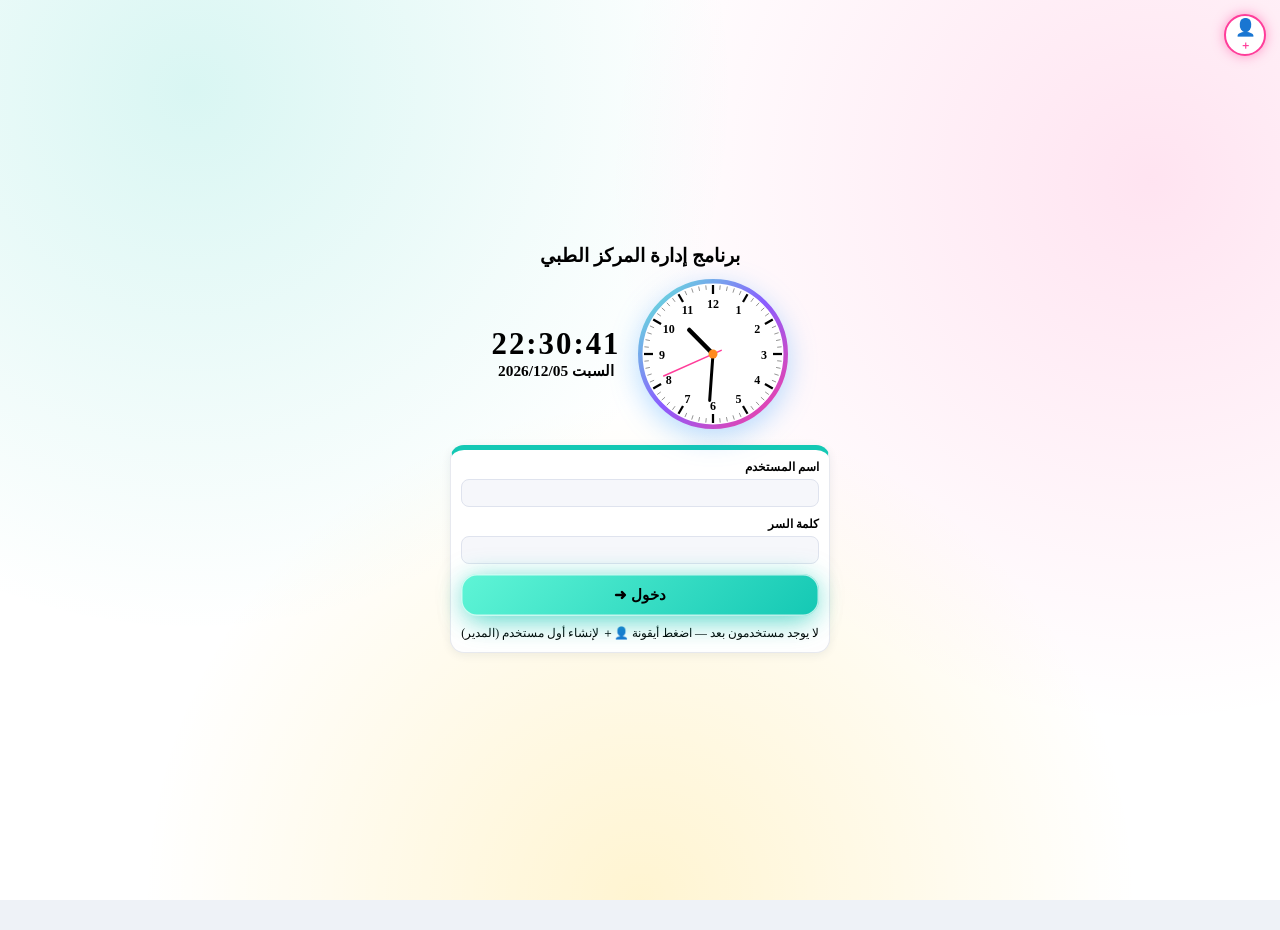
==== medical-center/demo/index.html @ d19ab38c "تحديث تلقائي (GAS محمّل + قشرة PHP/أندرويد) + شاشة الحجوزات Co-Authored-By: Claude Sonnet 5.5 <norep" ====
<!DOCTYPE html>
<html lang="ar" dir="rtl">
<head>
<meta charset="utf-8">
<meta name="viewport" content="width=device-width, initial-scale=1, viewport-fit=cover">
<meta name="theme-color" content="#ffffff">
<title>برنامج إدارة المركز الطبي</title>
<style>
/* برنامج إدارة المركز الطبي — واجهة إنفوجرافيك سينمائية على خلفية بيضاء، الخط Times New Roman أسود */
:root{
  --ink:#000;
  --line:#e7e9ef;
  --soft:#f6f7fb;
  --teal:#14c8b4;--teal2:#5ff5d6;
  --orange:#ff8a1f;--orange2:#ffc46b;
  --pink:#ff3d9a;--pink2:#ff9ac9;
  --violet:#8a5cff;--violet2:#c4a8ff;
  --blue:#2f9bff;--blue2:#8fd0ff;
  --gold:#ffc400;--gold2:#ffe27a;
  --red:#ff4d4d;--red2:#ff9a9a;
  --lime:#8fd91a;--lime2:#d4f56b;
  --cyan:#12c6e8;--cyan2:#7ff0ff;
}
*{box-sizing:border-box;font-family:"Times New Roman",Times,serif;color:#000}
html,body{margin:0;background:#fff;direction:rtl;font-size:17px;-webkit-text-size-adjust:100%}
body{min-height:100vh;overflow-x:hidden}
button,input,select,textarea{font:inherit;color:#000}
a{color:#000}
.hid{position:absolute;opacity:0;pointer-events:none;width:1px;height:1px}
.hidden{display:none!important}

/* ---------- ألوان الكروت ---------- */
.c-teal{--a:var(--teal2);--b:var(--teal);--g:rgba(20,200,180,.55)}
.c-orange{--a:var(--orange2);--b:var(--orange);--g:rgba(255,138,31,.55)}
.c-pink{--a:var(--pink2);--b:var(--pink);--g:rgba(255,61,154,.5)}
.c-violet{--a:var(--violet2);--b:var(--violet);--g:rgba(138,92,255,.5)}
.c-blue{--a:var(--blue2);--b:var(--blue);--g:rgba(47,155,255,.5)}
.c-gold{--a:var(--gold2);--b:var(--gold);--g:rgba(255,196,0,.55)}
.c-red{--a:var(--red2);--b:var(--red);--g:rgba(255,77,77,.5)}
.c-lime{--a:var(--lime2);--b:var(--lime);--g:rgba(143,217,26,.55)}
.c-cyan{--a:var(--cyan2);--b:var(--cyan);--g:rgba(18,198,232,.55)}

/* ---------- الكرت المضيء ---------- */
.glow{position:relative;overflow:hidden;border-radius:22px;cursor:pointer;border:0;
  background:linear-gradient(135deg,var(--a),var(--b));
  box-shadow:inset 0 0 0 1.5px rgba(255,255,255,.7),0 12px 28px -8px var(--g),0 0 26px -4px var(--g);
  animation:pulse 3.2s ease-in-out infinite alternate;
  transition:transform .25s cubic-bezier(.2,.9,.3,1.3),box-shadow .25s;
  -webkit-tap-highlight-color:transparent;text-align:center}
.glow::before{content:"";position:absolute;inset:-60% -30%;background:linear-gradient(105deg,transparent 40%,rgba(255,255,255,.55) 50%,transparent 60%);transform:translateX(-120%);animation:sheen 4.5s ease-in-out infinite}
.glow::after{content:"";position:absolute;width:140%;aspect-ratio:1;border-radius:50%;left:50%;top:50%;translate:-50% -50%;scale:0;background:rgba(255,255,255,.65);opacity:0;pointer-events:none}
.glow:hover{transform:translateY(-6px) scale(1.03);box-shadow:inset 0 0 0 1.5px rgba(255,255,255,.8),0 18px 36px -8px var(--g),0 0 40px 0 var(--g)}
.glow:active,.glow.pop{transform:scale(.93)}
.glow.pop::after{animation:ripple .45s ease-out}
@keyframes pulse{from{filter:saturate(1)}to{filter:saturate(1.25) brightness(1.04)}}
@keyframes sheen{0%,55%{transform:translateX(-120%)}100%{transform:translateX(120%)}}
@keyframes ripple{from{scale:0;opacity:.9}to{scale:1;opacity:0}}
@keyframes zoomIn{from{opacity:0;transform:scale(.94) translateY(14px)}to{opacity:1;transform:none}}
@keyframes floaty{0%,100%{transform:translateY(0)}50%{transform:translateY(-6px)}}
@keyframes spin{to{rotate:360deg}}

/* ---------- الهيكل ---------- */
#app{min-height:100vh}
.top{position:sticky;top:0;z-index:30;display:flex;align-items:center;gap:12px;padding:10px 18px;background:rgba(255,255,255,.92);backdrop-filter:blur(8px);border-bottom:3px solid transparent;border-image:linear-gradient(90deg,var(--teal),var(--blue),var(--violet),var(--pink),var(--orange),var(--gold)) 1}
.top .brand{display:flex;align-items:center;gap:10px;cursor:pointer;font-weight:bold;font-size:1.15rem}
.vbanner{background:#ffe9e9;border:1px solid #e53935;color:#c62828;font-size:.74rem;padding:4px 8px;border-radius:8px;display:flex;flex-wrap:wrap;gap:4px 14px;align-items:center}.vbanner b{color:#8e0000}
.top .brand svg,.top .brand img{width:42px;height:42px;object-fit:contain}
.top .grow{flex:1}
.top .who{font-size:.95rem;display:flex;align-items:center;gap:8px}
.top .who b{padding:2px 10px;border-radius:99px;background:linear-gradient(135deg,var(--gold2),var(--gold))}
.main{padding:18px;max-width:1500px;margin:0 auto;animation:zoomIn .35s ease-out}
h1,h2,h3{margin:.2em 0}
.pagehead{display:flex;flex-wrap:wrap;align-items:center;gap:12px;margin-bottom:14px}
.pagehead h1{font-size:1.6rem;display:flex;align-items:center;gap:10px}
.pagehead .ico{width:46px;height:46px;border-radius:14px;display:grid;place-items:center;font-size:1.5rem;background:linear-gradient(135deg,var(--a),var(--b));box-shadow:0 8px 18px -6px var(--g)}

/* ---------- أزرار ---------- */
.btn{border:0;border-radius:12px;padding:9px 18px;cursor:pointer;font-weight:bold;background:linear-gradient(135deg,var(--a,#e8ecf5),var(--b,#cfd6e6));box-shadow:0 6px 14px -6px var(--g,rgba(0,0,0,.3));transition:transform .15s,box-shadow .15s;position:relative;overflow:hidden}
.btn:hover{transform:translateY(-2px)}
.btn:active{transform:scale(.95)}
.btn:disabled{opacity:.5;cursor:wait}
.btn.sm{padding:5px 11px;font-size:.88rem;border-radius:9px}
.btn.ghost{background:#fff;box-shadow:inset 0 0 0 2px var(--b,#cfd6e6)}

/* ---------- نماذج ---------- */
.panel{background:#fff;border-radius:20px;padding:16px;margin-bottom:16px;border:1px solid var(--line);box-shadow:0 10px 30px -18px rgba(40,40,80,.45)}
.panel>h3{margin:0 0 10px;display:flex;align-items:center;gap:8px}
.panel.accent{border-top:5px solid var(--b)}
.grid{display:grid;grid-template-columns:repeat(auto-fill,minmax(230px,1fr));gap:12px}
.fld{display:flex;flex-direction:column;gap:4px;position:relative}
.fld.full{grid-column:1/-1}
.fld label{font-weight:bold;font-size:.95rem}
.fld label i{color:var(--red);font-style:normal}
.fld input,.fld select,.fld textarea,.bar input,.bar select{border:2px solid #dfe3ee;border-radius:12px;padding:9px 12px;background:#fff;width:100%;outline:0;transition:border-color .2s,box-shadow .2s}
.fld input:focus,.fld select:focus,.fld textarea:focus,.bar input:focus,.bar select:focus{border-color:var(--blue);box-shadow:0 0 0 4px rgba(47,155,255,.18)}
.fld input[readonly]{background:var(--soft);font-weight:bold}
.dt{display:flex;gap:6px}.dtb{position:relative;display:inline-flex}.dtb button{height:100%;min-width:40px}.dtb .dpk{position:absolute;inset:0;width:100%;height:100%;opacity:0;cursor:pointer;border:0;padding:0}.dtb .dpk::-webkit-calendar-picker-indicator{position:absolute;inset:0;width:100%;height:100%;cursor:pointer}.dt button{border:0;border-radius:12px;padding:0 12px;cursor:pointer;background:linear-gradient(135deg,var(--blue2),var(--blue));font-size:1.1rem}
.seg{display:flex;flex-wrap:wrap;gap:8px}
.seg button{border:2px solid #dfe3ee;background:#fff;border-radius:12px;padding:8px 16px;cursor:pointer;font-weight:bold;transition:all .2s}
.seg button.on{border-color:transparent;background:linear-gradient(135deg,var(--a),var(--b));box-shadow:0 8px 18px -8px var(--g);transform:scale(1.05)}
.imgfld{display:flex;align-items:center;gap:10px;border:2px dashed #cfd6e6;border-radius:12px;padding:8px}
.imgfld .th{width:64px;height:64px;border-radius:10px;background:var(--soft) center/cover;display:grid;place-items:center;overflow:hidden;cursor:zoom-in;font-size:1.6rem}
.imgfld .th img{width:100%;height:100%;object-fit:cover}
.actions{display:flex;gap:10px;flex-wrap:wrap;margin-top:12px}
.sub{margin-top:12px;padding:12px;border-radius:16px;background:linear-gradient(135deg,rgba(255,196,0,.14),rgba(255,138,31,.12));border:2px solid rgba(255,138,31,.4);animation:zoomIn .3s}
.sub h4{margin:0 0 8px}
.ro-big{font-size:1.25rem;font-weight:bold}

/* ---------- الاقتراحات ---------- */
.sgbox{position:absolute;z-index:80;background:#fff;border-radius:12px;border:2px solid var(--blue);box-shadow:0 14px 30px -10px rgba(0,0,0,.35);max-height:240px;overflow:auto;min-width:200px}
.sgbox div{padding:8px 12px;cursor:pointer}
.sgbox div:hover,.sgbox div.on{background:linear-gradient(90deg,var(--blue2),var(--cyan2))}

/* ---------- الجداول ---------- */
.tools,.bar{display:flex;flex-wrap:wrap;gap:10px;align-items:center;margin-bottom:12px}
.bar .seg button{padding:6px 14px}
.bar input[type=text],.bar select{width:auto;min-width:150px}
.tbl-wrap{overflow:auto;border-radius:16px;border:1px solid var(--line)}
table{border-collapse:collapse;width:100%;font-size:.95rem}
th{position:sticky;top:0;background:linear-gradient(135deg,var(--teal2),var(--blue2));padding:9px 10px;white-space:nowrap;text-align:right}
td{padding:7px 10px;border-top:1px solid var(--line);white-space:nowrap}
tbody tr:nth-child(even){background:#fafbff}
tbody tr:hover{background:#fff7e0}
tfoot td{font-weight:bold;background:linear-gradient(135deg,var(--gold2),var(--orange2));border-top:2px solid var(--orange)}
.lnk{cursor:pointer;font-weight:bold;border-bottom:2px dotted var(--violet);padding-bottom:1px}
.lnk:hover{background:var(--violet2)}
.tag{display:inline-block;padding:2px 10px;border-radius:99px;font-size:.85rem;font-weight:bold;background:linear-gradient(135deg,var(--a,#eee),var(--b,#ddd))}
.empty{padding:30px;text-align:center;opacity:.7}
.mini-img{width:34px;height:34px;border-radius:8px;object-fit:cover;cursor:zoom-in;vertical-align:middle}

/* ---------- لوحة البداية ---------- */
.kpis{display:grid;grid-template-columns:repeat(auto-fit,minmax(170px,1fr));gap:14px;margin-bottom:18px}
.kpi{padding:16px 10px;cursor:pointer}
.kpi small{display:block;font-weight:bold}
.kpi strong{display:block;font-size:1.9rem;margin-top:4px}
.sect{display:flex;align-items:center;gap:10px;margin:20px 0 10px}
.sect h2{font-size:1.3rem}
.sect::after{content:"";flex:1;height:4px;border-radius:4px;background:linear-gradient(90deg,var(--teal),var(--violet),var(--pink),transparent)}
.cards{display:grid;grid-template-columns:repeat(auto-fill,minmax(190px,1fr));gap:16px}
.tile{padding:20px 10px;min-height:128px;display:flex;flex-direction:column;align-items:center;justify-content:center;gap:6px}
.tile .ic{font-size:2.3rem;animation:floaty 3.4s ease-in-out infinite}
.tile b{font-size:1.12rem}
.tile .n{font-size:1.5rem;font-weight:bold}
.tile.clinic{align-items:stretch;text-align:right;padding:14px 16px;min-height:118px}
.tile.clinic .row{display:flex;justify-content:space-between;align-items:baseline}
.tile.clinic .meter{height:8px;border-radius:8px;background:rgba(255,255,255,.55);overflow:hidden}
.tile.clinic .meter i{display:block;height:100%;background:#000;opacity:.75;border-radius:8px;transition:width .8s}
.charts{display:grid;grid-template-columns:repeat(auto-fit,minmax(320px,1fr));gap:16px}
.legend{display:flex;flex-wrap:wrap;gap:8px 14px;margin-top:8px;font-size:.9rem}
.legend i{display:inline-block;width:12px;height:12px;border-radius:4px;margin-inline-end:5px;vertical-align:middle}
.barrow{display:grid;grid-template-columns:130px 1fr 80px;gap:8px;align-items:center;margin:6px 0}
.barrow .tr{height:16px;border-radius:10px;background:var(--soft);overflow:hidden}
.barrow .tr i{display:block;height:100%;border-radius:10px;background:linear-gradient(90deg,var(--a),var(--b));box-shadow:0 0 12px var(--g);transition:width .8s}

/* ---------- تسجيل الدخول ---------- */
.login{min-height:100vh;display:grid;place-items:center;padding:16px;
  background:radial-gradient(circle at 15% 10%,rgba(20,200,180,.16),transparent 40%),radial-gradient(circle at 90% 20%,rgba(255,61,154,.14),transparent 40%),radial-gradient(circle at 50% 100%,rgba(255,196,0,.18),transparent 45%),#fff}
.login .box{width:min(430px,100%);text-align:center;animation:zoomIn .5s}
.login .logo svg{width:110px;height:110px;animation:floaty 4s ease-in-out infinite;filter:drop-shadow(0 10px 14px rgba(255,61,154,.35))}
.login h1{font-size:1.7rem;margin:6px 0 12px}
.clockbox{display:flex;align-items:center;justify-content:center;gap:18px;margin:8px 0 16px;flex-wrap:wrap}
.clockbox svg{width:150px;height:150px;filter:drop-shadow(0 8px 14px rgba(47,155,255,.35))}
.digital{font-size:2.2rem;font-weight:bold;letter-spacing:2px;direction:ltr}
.dateline{font-size:1.1rem;font-weight:bold}
.login form{display:grid;gap:10px;text-align:right}
.login .glow.btnbig{padding:12px;font-size:1.1rem;font-weight:bold;border-radius:16px}
.linkbtn{background:none;border:0;cursor:pointer;font-weight:bold;text-decoration:underline;margin-top:10px}

/* ---------- نوافذ ---------- */
.modal{position:fixed;inset:0;z-index:100;background:rgba(20,20,40,.45);display:grid;place-items:center;padding:16px;animation:zoomIn .2s}
.modal .m{max-height:92vh;overflow:auto;background:#fff;border-radius:20px;padding:20px;max-width:min(560px,100%);box-shadow:0 30px 60px -20px rgba(0,0,0,.5);border-top:6px solid var(--violet)}
.modal .m img{max-width:100%;max-height:80vh;border-radius:12px;display:block}
.toast{position:fixed;bottom:20px;left:50%;translate:-50% 0;z-index:200;padding:12px 22px;border-radius:14px;font-weight:bold;background:linear-gradient(135deg,var(--lime2),var(--lime));box-shadow:0 14px 30px -10px rgba(0,0,0,.4);animation:zoomIn .25s}
.toast.err{background:linear-gradient(135deg,var(--red2),var(--red))}
.spinner{width:42px;height:42px;border-radius:50%;border:5px solid var(--violet2);border-top-color:var(--pink);animation:spin .8s linear infinite;margin:40px auto}
.perm-grid{display:grid;grid-template-columns:repeat(auto-fill,minmax(200px,1fr));gap:6px}
.perm-grid label{display:flex;gap:8px;align-items:center;padding:6px 10px;border-radius:10px;background:var(--soft);cursor:pointer}
.perm-grid input{width:auto}

@media(max-width:700px){html,body{font-size:16px}.main{padding:12px}.top .who span{display:none}.barrow{grid-template-columns:90px 1fr 64px}}
@media print{@page{size:A4 landscape;margin:10mm}.pagehead,#frm,form,.btn,.seg,input,select,textarea,.linkbtn,.cards,.tabs,.hint,.modal,.backdrop{display:none!important}.kpis{display:grid!important}html,body{font-size:11px}table{font-size:10px}td,th{white-space:normal}.printhead{display:block!important;text-align:center;margin-bottom:8px;border-bottom:3px solid #000}.sgbox{display:none}.top,.tools,.bar,.actions,.noprint,.toast{display:none!important}.main{padding:0;animation:none}.panel{box-shadow:none;break-inside:avoid}.glow{animation:none;box-shadow:none;border:1px solid #999}.glow::before{display:none}.tbl-wrap{overflow:visible}th{position:static}}
@media screen{.printhead{display:none}}
@media(prefers-reduced-motion:reduce){*{animation:none!important;transition:none!important}}

.newuser{position:fixed;top:14px;inset-inline-start:14px;width:42px;height:42px;border-radius:50%;border:2px solid #ff3d9a;background:#fff;font-size:1.2rem;cursor:pointer;box-shadow:0 0 12px rgba(255,61,154,.5);z-index:5}
.newuser sup{font-size:.8rem;color:#ff3d9a;font-weight:bold}
.hidden{display:none!important}

/* ---------- تصغير الشاشات والكروت ---------- */
html,body{font-size:14px}
.top{padding:6px 12px;gap:8px}.top .brand{font-size:1rem}.top .brand svg{width:32px;height:32px}.top .who{font-size:.85rem}
.main{padding:10px}
.pagehead{margin-bottom:8px;gap:8px}.pagehead h1{font-size:1.2rem;margin:0;gap:8px}.pagehead .ico{width:34px;height:34px;border-radius:10px;font-size:1.1rem}
.glow{border-radius:14px}
.btn{padding:6px 12px;border-radius:9px;font-size:.9rem}.btn.sm{padding:3px 8px;font-size:.8rem;border-radius:7px}
.panel{padding:10px;border-radius:14px;margin-bottom:10px}.panel>h3{margin:0 0 6px;font-size:1rem}
.grid{grid-template-columns:repeat(auto-fill,minmax(180px,1fr));gap:8px}
.fld label{font-size:.85rem}.fld input,.fld select,.fld textarea,.bar input,.bar select{padding:5px 8px;border-radius:8px;border-width:1.5px}
table{font-size:.85rem}th{padding:5px 7px}td{padding:4px 7px}
.kpis{grid-template-columns:repeat(auto-fit,minmax(120px,1fr));gap:8px;margin-bottom:10px}
.kpi{padding:8px 6px}.kpi small{font-size:.78rem}.kpi strong{font-size:1.2rem;margin-top:2px}
.sect{margin:12px 0 6px}.sect h2{font-size:1.05rem;margin:0}.sect::after{height:3px}
.cards{grid-template-columns:repeat(auto-fill,minmax(120px,1fr));gap:8px}
.tile{padding:8px 6px;min-height:76px;gap:3px}.tile .ic{font-size:1.5rem}.tile b{font-size:.88rem}.tile .n{font-size:1.05rem}
.tile.clinic{padding:8px 10px;min-height:72px}.tile.clinic .meter{height:5px}
.charts{grid-template-columns:repeat(auto-fit,minmax(240px,1fr));gap:8px}
.login .box{width:min(380px,100%)}.login .logo svg{width:84px;height:84px}.login h1{font-size:1.35rem}
.modal .box,.modal>div{max-width:min(560px,96vw)}
.daytot td{background:#f3f3f3;font-weight:bold}

.tile.clinic{position:relative}.tile.clinic .cdocs{display:block;font-size:.72rem;opacity:.85;margin:2px 0;line-height:1.3;max-height:2.6em;overflow:hidden}.cinfo{position:absolute;top:4px;left:6px;font-size:.8rem;background:rgba(255,255,255,.75);border-radius:50%;width:20px;height:20px;display:grid;place-items:center;cursor:pointer;line-height:1}.rowsel,.selall{width:16px;height:16px}

.cards .tile:not(.clinic){padding:4px 3px;min-height:52px;gap:1px;border-radius:11px}.cards:has(.tile:not(.clinic)){grid-template-columns:repeat(auto-fill,minmax(88px,1fr));gap:6px}.tile:not(.clinic) .ic{font-size:1.1rem;animation:none}.tile:not(.clinic) b{font-size:.74rem}.tile:not(.clinic) .n{font-size:.85rem}

/* ===== كروت صغيرة مضيئة متحركة ===== */
@keyframes glowpulse{0%{box-shadow:inset 0 0 0 1.5px rgba(255,255,255,.7),0 4px 10px -4px var(--g),0 0 8px -2px var(--g)}100%{box-shadow:inset 0 0 0 1.5px rgba(255,255,255,.9),0 6px 16px -4px var(--g),0 0 22px 2px var(--g)}}
@keyframes bob{0%,100%{transform:translateY(0)}50%{transform:translateY(-2px)}}
.kpis .kpi.glow,.cards .tile.glow:not(.clinic){animation:glowpulse 1.8s ease-in-out infinite alternate,bob 3.6s ease-in-out infinite}
.kpis{grid-template-columns:repeat(auto-fit,minmax(104px,1fr));gap:6px}
.kpis .kpi.glow{padding:5px 6px;border-radius:11px}.kpis .kpi small{font-size:.7rem}.kpis .kpi strong{font-size:1rem;margin-top:0}
.cards:has(.tile:not(.clinic)){grid-template-columns:repeat(auto-fill,minmax(84px,1fr));gap:6px}
.cards .tile.glow:not(.clinic){padding:4px 3px;min-height:48px;gap:1px;border-radius:11px;flex-direction:column}
.tile:not(.clinic) .ic{font-size:1.05rem;animation:none}.tile:not(.clinic) b{font-size:.7rem}.tile:not(.clinic) .n{font-size:.8rem}
.tile.clinic{padding:5px 8px;min-height:60px;animation:glowpulse 2s ease-in-out infinite alternate}

/* ===== شريط الأذكار والحسابات ===== */
@keyframes azkmove{from{transform:translateX(-100%)}to{transform:translateX(100vw)}}
@keyframes bgflow{0%{background-position:0 50%}100%{background-position:200% 50%}}
@keyframes dmove{from{transform:translateX(-50%)}to{transform:translateX(0)}}
.azkbar{display:flex;align-items:center;gap:6px;padding:3px 8px;color:#fff;font-size:.85rem;font-weight:bold;background:linear-gradient(90deg,#0ea5a4,#3b82f6,#8b5cf6,#ec4899,#f59e0b,#0ea5a4);background-size:200% 100%;animation:bgflow 12s linear infinite;direction:rtl}
.azkmute{border:0;background:rgba(255,255,255,.3);border-radius:50%;width:24px;height:24px;line-height:24px;padding:0;cursor:pointer;font-size:.85rem;flex:none}
.azkwrap{flex:1;overflow:hidden;white-space:nowrap;direction:ltr;position:relative;height:1.5em}
.azktxt{position:absolute;right:auto;left:0;direction:rtl;white-space:nowrap;text-shadow:0 1px 2px rgba(0,0,0,.35);will-change:transform}
.daybar{position:fixed;bottom:0;left:0;right:0;z-index:40;overflow:hidden;white-space:nowrap;padding:3px 0;color:#fff;font-size:.82rem;background:linear-gradient(90deg,#f59e0b,#ef4444,#ec4899,#8b5cf6,#3b82f6,#0ea5a4,#f59e0b);background-size:200% 100%;animation:bgflow 14s linear infinite reverse;direction:ltr}
.dtrack{display:inline-block;animation:dmove 40s linear infinite;direction:rtl}
.dchip{display:inline-block;margin:0 14px;text-shadow:0 1px 2px rgba(0,0,0,.35)}
.dchip b{background:rgba(255,255,255,.28);border-radius:8px;padding:0 6px}
.daybar:hover .dtrack{animation-play-state:paused}
#app{padding-bottom:30px}
@media print{.azkbar,.daybar{display:none!important}#app{padding-bottom:0}}


.kpis .kpi,.cards .tile{position:relative}
.cinfo2{position:absolute;top:50%;margin-top:-8px;left:2px;font-size:.7rem;line-height:1;cursor:pointer;font-style:normal;font-weight:bold;color:#333;background:rgba(255,255,255,.8);border-radius:50%;width:16px;height:16px;display:flex;align-items:center;justify-content:center;box-shadow:0 0 4px rgba(0,0,0,.25);z-index:3}
.cinfo2:hover{background:#fff;transform:scale(1.15)}
@media print{.cinfo2{display:none!important}}

.kpis .kpi.hasinfo,.cards .tile.hasinfo{padding-left:20px}

.bcode{font-family:monospace;letter-spacing:1px;font-size:.78rem}

/* ================= الشكل الجديد: قائمة جانبية داكنة + أكواد برتقالية ================= */
body{background:#eef2f7}
.shell{display:flex;align-items:flex-start;min-height:100vh}
.content{flex:1;min-width:0}
.side{width:232px;flex:none;position:sticky;top:0;height:100vh;overflow:auto;background:linear-gradient(180deg,#27384d,#1a2533);border-top:4px solid var(--orange);padding:8px 0 48px;z-index:35}
.side *{color:#fff}
.side .sbrand{display:flex;flex-direction:column;align-items:center;gap:6px;padding:12px 10px 14px;cursor:pointer;text-align:center;border-bottom:1px solid rgba(255,255,255,.12);margin-bottom:6px}
.side .sbrand svg,.side .sbrand img{width:54px;height:54px;object-fit:contain}
.side .sbrand b{font-size:1.05rem;line-height:1.3}
.side .sh{font-size:.72rem;opacity:.55;padding:12px 16px 4px;letter-spacing:.5px}
.side .si{display:flex;width:100%;gap:10px;align-items:center;padding:9px 16px;border:0;background:none;text-align:right;cursor:pointer;font-size:.95rem;transition:background .15s}
.side .si:hover{background:rgba(255,255,255,.09)}
.side .si.on{background:var(--orange);font-weight:bold}
.side .si span{width:22px;text-align:center}
.top{background:#fff;border-bottom:3px solid var(--orange);border-image:none}
.menubtn{display:none}
.panel{border-radius:14px;box-shadow:0 2px 10px rgba(30,50,80,.08)}
.pagehead h1{font-size:1.5rem}
.ringbox{display:flex;align-items:center;gap:14px}
.ring{width:74px;height:74px;border-radius:50%;background:conic-gradient(var(--orange) calc(var(--p)*1%),#e3e8ef 0);display:grid;place-items:center;position:relative}
.ring::before{content:"";position:absolute;inset:9px;background:#fff;border-radius:50%}
.ring b{position:relative;font-size:1rem}
.grid2{display:grid;grid-template-columns:repeat(2,1fr);gap:12px}.grid3{display:grid;grid-template-columns:repeat(3,1fr);gap:12px}
.chips{display:flex;flex-wrap:wrap;gap:6px;margin:6px 0}.chip{padding:3px 10px;border-radius:99px;background:#eef2f7;font-size:.9rem}
.steps3{display:flex;gap:8px;margin:6px 0}.steps3 span{flex:1;text-align:center;padding:8px;border-radius:10px;background:#eef2f7;opacity:.6}.steps3 span.on{background:#fff3e6;opacity:1;border:1px solid var(--orange)}
.num{display:inline-grid;place-items:center;width:26px;height:26px;border-radius:50%;background:var(--orange);color:#fff}
@media(max-width:900px){
  .menubtn{display:inline-block}
  .side{position:fixed;right:0;top:0;transform:translateX(100%);transition:transform .25s;box-shadow:-6px 0 20px rgba(0,0,0,.3)}
  .side.open{transform:none}
  .grid2,.grid3{grid-template-columns:1fr}
}
@media print{.side,.menubtn{display:none!important}.shell{display:block}}

</style>
</head>
<body>
<div id="app"></div>
<script>window.API_MODE='local';window.BUILD_TS=1795156215;window.SEED={"services":[{"type":"clinic","name":"عظام","price":100.0,"tax":10.0},{"type":"clinic","name":"رمد","price":100.0,"tax":10.0},{"type":"clinic","name":"باطنه وطوارئ","price":60.0,"tax":10.0},{"type":"clinic","name":"كلى والكلى الصناعية","price":100.0,"tax":10.0},{"type":"clinic","name":"جلديه","price":90.0,"tax":10.0},{"type":"clinic","name":"انف واذن","price":80.0,"tax":10.0},{"type":"clinic","name":"جهاز هضمي وكبد","price":110.0,"tax":10.0},{"type":"clinic","name":"مخ وأعصاب","price":130.0,"tax":10.0},{"type":"clinic","name":"نساء","price":100.0,"tax":10.0},{"type":"clinic","name":"تخاطب وتنمية مهارات","price":50.0,"tax":5.0},{"type":"clinic","name":"صدر","price":90.0,"tax":10.0},{"type":"clinic","name":"جراحة عامه","price":70.0,"tax":10.0},{"type":"clinic","name":"علاج طبيعى","price":50.0,"tax":10.0},{"type":"clinic","name":"مسالك بوليه","price":110.0,"tax":10.0},{"type":"clinic","name":"اسنان","price":40.0,"tax":10.0},{"type":"clinic","name":"تركيبات الاسنان","price":0,"tax":0},{"type":"clinic","name":"عمليات جراحية","price":0,"tax":0},{"type":"clinic","name":"تحاليل","price":0,"tax":0},{"type":"clinic","name":"معمل شركات","price":0,"tax":0},{"type":"clinic","name":"الحجامه","price":200.0,"tax":10.0},{"type":"clinic","name":"تخدير","price":0,"tax":0},{"type":"clinic","name":"طبيب اطفال","price":0,"tax":0},{"type":"radiology","name":"أشعة أسنان (فيلم)","price":40,"tax":0},{"type":"radiology","name":"أشعة أسنان (2 فيلم)","price":80,"tax":0},{"type":"radiology","name":"أشعة أسنان (4 أفلام)","price":160,"tax":0},{"type":"radiology","name":"أشعة عادية","price":0,"tax":0},{"type":"radiology","name":"موجات صوتية","price":250,"tax":0},{"type":"lab","name":"تحاليل","price":0,"tax":0},{"type":"lab","name":"تحاليل شركات","price":0,"tax":0},{"type":"lab","name":"معمل لاب تولاب","price":0,"tax":0},{"type":"operation","name":"عمليات جراحية","price":0,"tax":0},{"type":"operation","name":"فتح خراج","price":400,"tax":0},{"type":"operation","name":"استئصال كيس شمعي","price":450,"tax":0},{"type":"operation","name":"استئصال بواسير وشرخ شرجي","price":0,"tax":0},{"type":"operation","name":"خياطة جرح تحت مخدر موضعي","price":77,"tax":0},{"type":"operation","name":"تركيب جبيرة تحت الركبة","price":110,"tax":0},{"type":"operation","name":"جبس تحت الركبة","price":0,"tax":0},{"type":"operation","name":"طوارئ جراحة","price":0,"tax":0},{"type":"operation","name":"طوارئ عظام","price":0,"tax":0},{"type":"service","name":"كشف","price":0,"tax":0},{"type":"service","name":"استشارة","price":0,"tax":0},{"type":"service","name":"غيار","price":0,"tax":0},{"type":"service","name":"خياطة","price":0,"tax":0},{"type":"service","name":"نسبة شركات","price":0,"tax":0},{"type":"service","name":"خلع أسنان عادي (ضرس)","price":200,"tax":0},{"type":"service","name":"خلع جراحي","price":350,"tax":0},{"type":"service","name":"حشو أسنان","price":0,"tax":0},{"type":"service","name":"حشو كمبوزيت (ضرس)","price":400,"tax":0},{"type":"service","name":"حشو ليزر (ضرس)","price":400,"tax":0},{"type":"service","name":"حشو عصب (ضرس)","price":750,"tax":0},{"type":"service","name":"إزالة رواسب","price":300,"tax":0},{"type":"service","name":"طربوش بورسلين","price":1000,"tax":0},{"type":"service","name":"دعامة فايبر جلاس","price":600,"tax":0},{"type":"service","name":"علاج طبيعي (جلسة)","price":50,"tax":0},{"type":"service","name":"جلسات علاج طبيعي (6)","price":300,"tax":0},{"type":"service","name":"جلسات علاج طبيعي (12)","price":600,"tax":0},{"type":"service","name":"حجامة","price":200,"tax":0},{"type":"lab","name":"صورة دم كاملة (CBC)","price":0,"tax":0,"abbr":"CBC"},{"type":"lab","name":"سرعة الترسيب (ESR)","price":0,"tax":0,"abbr":"ESR"},{"type":"lab","name":"بروتين سي التفاعلي (CRP)","price":0,"tax":0,"abbr":"CRP"},{"type":"lab","name":"هيموجلوبين (HB)","price":0,"tax":0,"abbr":"HB"},{"type":"lab","name":"زمرة الدم وعامل ريسس (ABO/Rh)","price":0,"tax":0,"abbr":"ABO/Rh"},{"type":"lab","name":"زمن البروثرومبين (PT)","price":0,"tax":0,"abbr":"PT"},{"type":"lab","name":"زمن الثرومبوبلاستين الجزئي (PTT)","price":0,"tax":0,"abbr":"PTT"},{"type":"lab","name":"نسبة التجلط الدولية (INR)","price":0,"tax":0,"abbr":"INR"},{"type":"lab","name":"سكر صائم (FBS)","price":0,"tax":0,"abbr":"FBS"},{"type":"lab","name":"سكر فطار (2hPP)","price":0,"tax":0,"abbr":"2hPP"},{"type":"lab","name":"سكر عشوائي (RBS)","price":0,"tax":0,"abbr":"RBS"},{"type":"lab","name":"سكر تراكمي (HbA1c)","price":0,"tax":0,"abbr":"HbA1c"},{"type":"lab","name":"منحنى السكر (GTT)","price":0,"tax":0,"abbr":"GTT"},{"type":"lab","name":"وظائف كبد (LFT)","price":0,"tax":0,"abbr":"LFT"},{"type":"lab","name":"انزيم ALT (SGPT/ALT)","price":0,"tax":0,"abbr":"SGPT/ALT"},{"type":"lab","name":"انزيم AST (SGOT/AST)","price":0,"tax":0,"abbr":"SGOT/AST"},{"type":"lab","name":"فوسفاتيز قلوي (ALP)","price":0,"tax":0,"abbr":"ALP"},{"type":"lab","name":"جاما جي تي (GGT)","price":0,"tax":0,"abbr":"GGT"},{"type":"lab","name":"بيليروبين كلي ومباشر (Bil)","price":0,"tax":0,"abbr":"Bil"},{"type":"lab","name":"ألبومين (Alb)","price":0,"tax":0,"abbr":"Alb"},{"type":"lab","name":"بروتين كلي (TP)","price":0,"tax":0,"abbr":"TP"},{"type":"lab","name":"وظائف كلى (KFT)","price":0,"tax":0,"abbr":"KFT"},{"type":"lab","name":"يوريا (Urea)","price":0,"tax":0,"abbr":"Urea"},{"type":"lab","name":"كرياتينين (Creat)","price":0,"tax":0,"abbr":"Creat"},{"type":"lab","name":"حمض اليوريك (UA)","price":0,"tax":0,"abbr":"UA"},{"type":"lab","name":"صوديوم (Na)","price":0,"tax":0,"abbr":"Na"},{"type":"lab","name":"بوتاسيوم (K)","price":0,"tax":0,"abbr":"K"},{"type":"lab","name":"كالسيوم (Ca)","price":0,"tax":0,"abbr":"Ca"},{"type":"lab","name":"فوسفور (P)","price":0,"tax":0,"abbr":"P"},{"type":"lab","name":"مغنيسيوم (Mg)","price":0,"tax":0,"abbr":"Mg"},{"type":"lab","name":"حديد (Fe)","price":0,"tax":0,"abbr":"Fe"},{"type":"lab","name":"سعة ارتباط الحديد (TIBC)","price":0,"tax":0,"abbr":"TIBC"},{"type":"lab","name":"فيريتين (Ferritin)","price":0,"tax":0,"abbr":"Ferritin"},{"type":"lab","name":"دهون ثلاثية (TG)","price":0,"tax":0,"abbr":"TG"},{"type":"lab","name":"كوليسترول كلي (Chol)","price":0,"tax":0,"abbr":"Chol"},{"type":"lab","name":"كوليسترول HDL (HDL)","price":0,"tax":0,"abbr":"HDL"},{"type":"lab","name":"كوليسترول LDL (LDL)","price":0,"tax":0,"abbr":"LDL"},{"type":"lab","name":"ملف دهون كامل (Lipid Profile)","price":0,"tax":0,"abbr":"Lipid Profile"},{"type":"lab","name":"الغدة الدرقية TSH (TSH)","price":0,"tax":0,"abbr":"TSH"},{"type":"lab","name":"هرمون T3 الحر (FT3)","price":0,"tax":0,"abbr":"FT3"},{"type":"lab","name":"هرمون T4 الحر (FT4)","price":0,"tax":0,"abbr":"FT4"},{"type":"lab","name":"فيتامين د (Vit D)","price":0,"tax":0,"abbr":"Vit D"},{"type":"lab","name":"فيتامين ب12 (Vit B12)","price":0,"tax":0,"abbr":"Vit B12"},{"type":"lab","name":"حمض الفوليك (Folic)","price":0,"tax":0,"abbr":"Folic"},{"type":"lab","name":"هرمون الحليب (PRL)","price":0,"tax":0,"abbr":"PRL"},{"type":"lab","name":"هرمون FSH (FSH)","price":0,"tax":0,"abbr":"FSH"},{"type":"lab","name":"هرمون LH (LH)","price":0,"tax":0,"abbr":"LH"},{"type":"lab","name":"استراديول (E2)","price":0,"tax":0,"abbr":"E2"},{"type":"lab","name":"بروجيستيرون (PROG)","price":0,"tax":0,"abbr":"PROG"},{"type":"lab","name":"تستوستيرون (TESTO)","price":0,"tax":0,"abbr":"TESTO"},{"type":"lab","name":"هرمون الحمل الكمي (B-hCG)","price":0,"tax":0,"abbr":"B-hCG"},{"type":"lab","name":"اختبار حمل في البول (UPT)","price":0,"tax":0,"abbr":"UPT"},{"type":"lab","name":"تحليل بول كامل (Urine Analysis)","price":0,"tax":0,"abbr":"Urine Analysis"},{"type":"lab","name":"مزرعة بول (Urine C/S)","price":0,"tax":0,"abbr":"Urine C/S"},{"type":"lab","name":"تحليل براز (Stool Analysis)","price":0,"tax":0,"abbr":"Stool Analysis"},{"type":"lab","name":"مزرعة براز (Stool C/S)","price":0,"tax":0,"abbr":"Stool C/S"},{"type":"lab","name":"مسحة حلق مزرعة (Throat C/S)","price":0,"tax":0,"abbr":"Throat C/S"},{"type":"lab","name":"مزرعة دم (Blood C/S)","price":0,"tax":0,"abbr":"Blood C/S"},{"type":"lab","name":"أمصال الروماتيزم (RF)","price":0,"tax":0,"abbr":"RF"},{"type":"lab","name":"ASO (ASO)","price":0,"tax":0,"abbr":"ASO"},{"type":"lab","name":"أجسام مضادة نووية (ANA)","price":0,"tax":0,"abbr":"ANA"},{"type":"lab","name":"فيروس الكبد سي (HCV Ab)","price":0,"tax":0,"abbr":"HCV Ab"},{"type":"lab","name":"فيروس الكبد بي (HBsAg)","price":0,"tax":0,"abbr":"HBsAg"},{"type":"lab","name":"فيروس نقص المناعة (HIV)","price":0,"tax":0,"abbr":"HIV"},{"type":"lab","name":"فحص الزهري (VDRL)","price":0,"tax":0,"abbr":"VDRL"},{"type":"lab","name":"اختبار هيليكوباكتر بيلوري (H. pylori)","price":0,"tax":0,"abbr":"H. pylori"},{"type":"lab","name":"مستضد البروستاتا (PSA)","price":0,"tax":0,"abbr":"PSA"},{"type":"lab","name":"مؤشر أورام CEA (CEA)","price":0,"tax":0,"abbr":"CEA"},{"type":"lab","name":"مؤشر أورام AFP (AFP)","price":0,"tax":0,"abbr":"AFP"},{"type":"lab","name":"انزيم القلب CK-MB (CK-MB)","price":0,"tax":0,"abbr":"CK-MB"},{"type":"lab","name":"تروبونين (Troponin)","price":0,"tax":0,"abbr":"Troponin"},{"type":"lab","name":"انزيمات الباكرياس أميليز (Amylase)","price":0,"tax":0,"abbr":"Amylase"},{"type":"lab","name":"ليباز (Lipase)","price":0,"tax":0,"abbr":"Lipase"},{"type":"lab","name":"LDH (LDH)","price":0,"tax":0,"abbr":"LDH"},{"type":"lab","name":"D-Dimer (D-Dimer)","price":0,"tax":0,"abbr":"D-Dimer"},{"type":"lab","name":"تعداد الشبكيات (Retics)","price":0,"tax":0,"abbr":"Retics"},{"type":"lab","name":"عدد الصفائح (PLT)","price":0,"tax":0,"abbr":"PLT"},{"type":"lab","name":"صورة دم بالمجهر (Blood Film)","price":0,"tax":0,"abbr":"Blood Film"},{"type":"lab","name":"نسبة الأنسولين (Insulin)","price":0,"tax":0,"abbr":"Insulin"},{"type":"lab","name":"كورتيزول (Cortisol)","price":0,"tax":0,"abbr":"Cortisol"},{"type":"lab","name":"بول 24 ساعة بروتين (24h Urine Protein)","price":0,"tax":0,"abbr":"24h Urine Protein"},{"type":"lab","name":"نسبة الألبومين للكرياتينين في البول (ACR)","price":0,"tax":0,"abbr":"ACR"},{"type":"radiology","name":"أشعة صدر (Chest X-Ray)","price":0,"tax":0,"abbr":"Chest X-Ray"},{"type":"radiology","name":"أشعة بطن (Abdomen X-Ray)","price":0,"tax":0,"abbr":"Abdomen X-Ray"},{"type":"radiology","name":"أشعة عمود فقري عنقي (C-Spine X-Ray)","price":0,"tax":0,"abbr":"C-Spine X-Ray"},{"type":"radiology","name":"أشعة عمود فقري قطني (L-Spine X-Ray)","price":0,"tax":0,"abbr":"L-Spine X-Ray"},{"type":"radiology","name":"أشعة عمود فقري ظهري (D-Spine X-Ray)","price":0,"tax":0,"abbr":"D-Spine X-Ray"},{"type":"radiology","name":"أشعة حوض (Pelvis X-Ray)","price":0,"tax":0,"abbr":"Pelvis X-Ray"},{"type":"radiology","name":"أشعة ركبة (Knee X-Ray)","price":0,"tax":0,"abbr":"Knee X-Ray"},{"type":"radiology","name":"أشعة كتف (Shoulder X-Ray)","price":0,"tax":0,"abbr":"Shoulder X-Ray"},{"type":"radiology","name":"أشعة قدم (Foot X-Ray)","price":0,"tax":0,"abbr":"Foot X-Ray"},{"type":"radiology","name":"أشعة كف اليد (Hand X-Ray)","price":0,"tax":0,"abbr":"Hand X-Ray"},{"type":"radiology","name":"أشعة جيوب أنفية (PNS X-Ray)","price":0,"tax":0,"abbr":"PNS X-Ray"},{"type":"radiology","name":"أشعة أسنان بانوراما (OPG)","price":0,"tax":0,"abbr":"OPG"},{"type":"radiology","name":"موجات صوتية على البطن والحوض (US Abd & Pelvis)","price":0,"tax":0,"abbr":"US Abd & Pelvis"},{"type":"radiology","name":"موجات صوتية على الكلى والمسالك (US KUB)","price":0,"tax":0,"abbr":"US KUB"},{"type":"radiology","name":"موجات صوتية على الغدة الدرقية (US Thyroid)","price":0,"tax":0,"abbr":"US Thyroid"},{"type":"radiology","name":"موجات صوتية على الثدي (US Breast)","price":0,"tax":0,"abbr":"US Breast"},{"type":"radiology","name":"موجات صوتية على الحوض (US Pelvis)","price":0,"tax":0,"abbr":"US Pelvis"},{"type":"radiology","name":"موجات صوتية على البروستاتا (US Prostate)","price":0,"tax":0,"abbr":"US Prostate"},{"type":"radiology","name":"موجات صوتية على الرقبة (US Neck)","price":0,"tax":0,"abbr":"US Neck"},{"type":"radiology","name":"موجات صوتية دوبلر على الأوردة (Venous Doppler)","price":0,"tax":0,"abbr":"Venous Doppler"},{"type":"radiology","name":"موجات صوتية دوبلر على الشرايين (Arterial Doppler)","price":0,"tax":0,"abbr":"Arterial Doppler"},{"type":"radiology","name":"متابعة حمل بالموجات الصوتية (Obstetric US)","price":0,"tax":0,"abbr":"Obstetric US"},{"type":"radiology","name":"موجات صوتية على الخصية (US Scrotum)","price":0,"tax":0,"abbr":"US Scrotum"},{"type":"radiology","name":"موجات صوتية على الأنسجة الرخوة (US Soft Tissue)","price":0,"tax":0,"abbr":"US Soft Tissue"},{"type":"radiology","name":"موجات صوتية على المفاصل (MSK US)","price":0,"tax":0,"abbr":"MSK US"},{"type":"radiology","name":"رسم قلب (ECG)","price":0,"tax":0,"abbr":"ECG"},{"type":"radiology","name":"إيكو على القلب (Echo)","price":0,"tax":0,"abbr":"Echo"},{"type":"radiology","name":"رسم عصب (NCV)","price":0,"tax":0,"abbr":"NCV"},{"type":"radiology","name":"رسم عضلات (EMG)","price":0,"tax":0,"abbr":"EMG"},{"type":"radiology","name":"رسم مخ (EEG)","price":0,"tax":0,"abbr":"EEG"},{"type":"radiology","name":"أشعة مقطعية على المخ (CT Brain)","price":0,"tax":0,"abbr":"CT Brain"},{"type":"radiology","name":"أشعة مقطعية على الصدر (CT Chest)","price":0,"tax":0,"abbr":"CT Chest"},{"type":"radiology","name":"أشعة مقطعية على البطن والحوض (CT Abd & Pelvis)","price":0,"tax":0,"abbr":"CT Abd & Pelvis"},{"type":"radiology","name":"أشعة مقطعية على الجيوب الأنفية (CT PNS)","price":0,"tax":0,"abbr":"CT PNS"},{"type":"radiology","name":"أشعة مقطعية على العمود الفقري القطني (CT L-Spine)","price":0,"tax":0,"abbr":"CT L-Spine"},{"type":"radiology","name":"أشعة رنين مغناطيسي على المخ (MRI Brain)","price":0,"tax":0,"abbr":"MRI Brain"},{"type":"radiology","name":"أشعة رنين على العمود الفقري القطني (MRI L-Spine)","price":0,"tax":0,"abbr":"MRI L-Spine"},{"type":"radiology","name":"أشعة رنين على العمود الفقري العنقي (MRI C-Spine)","price":0,"tax":0,"abbr":"MRI C-Spine"},{"type":"radiology","name":"أشعة رنين على الركبة (MRI Knee)","price":0,"tax":0,"abbr":"MRI Knee"},{"type":"radiology","name":"أشعة رنين على الكتف (MRI Shoulder)","price":0,"tax":0,"abbr":"MRI Shoulder"},{"type":"radiology","name":"أشعة ماموجرام (Mammography)","price":0,"tax":0,"abbr":"Mammography"},{"type":"radiology","name":"قياس كثافة العظام (DEXA)","price":0,"tax":0,"abbr":"DEXA"},{"type":"radiology","name":"أشعة بالصبغة على المسالك (IVU)","price":0,"tax":0,"abbr":"IVU"},{"type":"radiology","name":"أشعة بالصبغة على الرحم (HSG)","price":0,"tax":0,"abbr":"HSG"},{"type":"radiology","name":"أشعة بالصبغة على المريء والمعدة (Barium Swallow/Meal)","price":0,"tax":0,"abbr":"Barium Swallow/Meal"}],"doctors":[{"name":"عبدالغنى احمد","clinic":"جراحة عامه","percent":60.0,"fixed":200.0,"opPercent":0},{"name":"ياسر طه","clinic":"تخدير","percent":100.0,"fixed":0,"opPercent":0},{"name":"ايه رأفت","clinic":"اسنان","percent":40.0,"fixed":0,"opPercent":0},{"name":"كامل ربيع","clinic":"تحاليل","percent":0,"fixed":0,"opPercent":0},{"name":"عمر محمود","clinic":"اسنان","percent":40.0,"fixed":0,"opPercent":0},{"name":"اسماء محمد","clinic":"نساء","percent":60.0,"fixed":0,"opPercent":0},{"name":"احمد عبدالحميد","clinic":"عظام","percent":60.0,"fixed":200.0,"opPercent":0},{"name":"اسلام السيد","clinic":"باطنه وطوارئ","percent":50.0,"fixed":500.0,"opPercent":0},{"name":"محمد صلاح","clinic":"علاج طبيعى","percent":50.0,"fixed":0,"opPercent":0},{"name":"كريم مشالى","clinic":"اسنان","percent":50.0,"fixed":0,"opPercent":0},{"name":"حسنى جمال","clinic":"طبيب اطفال","percent":100.0,"fixed":0,"opPercent":0},{"name":"محمد الجمل","clinic":"عظام","percent":70.0,"fixed":100.0,"opPercent":0},{"name":"محمد شاكر","clinic":"اسنان","percent":40.0,"fixed":0,"opPercent":0},{"name":"محمد طه","clinic":"جهاز هضمي وكبد","percent":50.0,"fixed":200.0,"opPercent":0},{"name":"ندى عادل","clinic":"اسنان","percent":40.0,"fixed":0,"opPercent":0},{"name":"اشرف الالفى","clinic":"باطنه وطوارئ","percent":50.0,"fixed":500.0,"opPercent":0},{"name":"جمال الخولى","clinic":"مسالك بوليه","percent":60.0,"fixed":0,"opPercent":0},{"name":"محمد عباس","clinic":"رمد","percent":60.0,"fixed":0,"opPercent":0},{"name":"منصور مهدى","clinic":"صدر","percent":60.0,"fixed":200.0,"opPercent":0},{"name":"احمد اشرف","clinic":"باطنه وطوارئ","percent":50.0,"fixed":500.0,"opPercent":0},{"name":"عاطف حسن","clinic":"كلى والكلى الصناعية","percent":60.0,"fixed":0,"opPercent":0},{"name":"هانم عبدالفتاح الدموكي","clinic":"تخاطب وتنمية مهارات","percent":50.0,"fixed":0,"opPercent":0},{"name":"اسماء محمد","clinic":"عمليات جراحية","percent":60.0,"fixed":0,"opPercent":0},{"name":"يارا بهاء","clinic":"جلديه","percent":60.0,"fixed":200.0,"opPercent":0},{"name":"جمال هنداوى","clinic":"اسنان","percent":40.0,"fixed":0,"opPercent":0},{"name":"على محجوب","clinic":"انف واذن","percent":60.0,"fixed":0,"opPercent":0},{"name":"علاء الدين محمود","clinic":"مخ وأعصاب","percent":60.0,"fixed":0,"opPercent":0},{"name":"محمد ايمن","clinic":"باطنه وطوارئ","percent":50.0,"fixed":500.0,"opPercent":0},{"name":"على محجوب","clinic":"عمليات جراحية","percent":45.0,"fixed":0,"opPercent":0},{"name":"عبدالغنى احمد","clinic":"عمليات جراحية","percent":60.0,"fixed":0,"opPercent":0},{"name":"محمد صلاح","clinic":"الحجامه","percent":0,"fixed":0,"opPercent":0},{"name":"اميره بهاء","clinic":"رمد","percent":60.0,"fixed":200.0,"opPercent":0},{"name":"عبدالرحمن على","clinic":"جلديه","percent":60.0,"fixed":200.0,"opPercent":0},{"name":"سوسن محمود","clinic":"نساء","percent":50.0,"fixed":0,"opPercent":0}],"companies":[{"name":"AXA","fee":160.0},{"name":"الاهلى للخدمات الطبية","fee":100.0},{"name":"DMS","fee":175.0},{"name":"Careplus","fee":180.0},{"name":"المشرق","fee":150.0},{"name":"EGYMED","fee":200.0},{"name":"SMART","fee":160.0},{"name":"Nextcare","fee":140.0}],"staff":[{"name":"حماده حسن محمود"},{"name":"سعد سعيد ناجي"},{"name":"احمد عبدالسلام"},{"name":"منى عبدالعزيز عبد الوهاب"},{"name":"عواطف علي عبدالعظيم"},{"name":"ايمان فؤاد علي"},{"name":"هبه محمود رمضان"},{"name":"فاطمه فتحي عبد الوارث"}],"expenseCats":["مصاريف متنوعة","زيت","مصاريف تشغيل","مصاريف نقل","تجهيزات طبيه وأخرى","بنزين","مكأفات","مكأفات عمليات","بوفية","مصروفات محطة المياه","صيانه","تراخيص ورسوم وكارتات وجراج","جاز","مصروفات المصعد","رسوم تراخيص طبيه","انتقالات","مصروفات نقل","اتصالات وتليفون وانترنت","دعايا","مطبوعات","أدوات كتابيه","سباكه","نثريات وإكراميات ومصروفات أخرى","بوفيه","بدل ضيافه","مصروفات نظافه","كهرباء","نجاره ودهانات","اجهزة كهربائيه","إيصالات كهرباء","إيصال مياه","إيصال ضرائب","صيانة أجهزه طبيه","معمل لاب تولاب","مستلزمات معمل","تركيبات أسنان","مستلزمات أسنان","مستلزمات طبيه وأدويه","مرتبات الموظفين والعمال","اجور الأطباء والتمريض","مكافآت","بدلات","حوافز","مصروفات التأمين الصحي","الرد النقدي"]};</script>
<script>
/* طبقة الاتصال: php | gas | local (تجريبي داخل المتصفح)
   نفس الأوامر تعمل في الثلاثة: status, register, login, me, logout, list, save, delete, upload, file */
(function(){
'use strict';
const MODE = window.API_MODE || 'php';
let token = null;
try { token = sessionStorage.getItem('mc_token'); } catch(e){}

/* آخر رابط خادم: يُقرأ تلقائياً من ملف server.json في المستودع (فإذا تغيّر رابط النشر يكفي تعديل الملف دون إعادة بناء التطبيق) */
const CFG_URL = 'https://raw.githubusercontent.com/asalam4a-hue/medical-system/main/medical-center/server.json';
const GAS_RE = /^https:\/\/script\.google\.com\/macros\/s\/[A-Za-z0-9_-]+\/exec$/;
let cfgDone = null;
function ensureUrl() {
  if (cfgDone) return cfgDone;
  return cfgDone = (async () => {
    const userUrl = () => { try { const u = localStorage.getItem('mc_url_user'); return u && GAS_RE.test(u) ? u : ''; } catch (e) { return ''; } };
    if (MODE === 'php' && userUrl()) { window.API_URL = userUrl(); return; }   /* رابط يحدده المستخدم له الأولوية على server.json */
    if (!window.API_URL || MODE !== 'php') return;
    try { const c = localStorage.getItem('mc_url'); if (c && GAS_RE.test(c)) window.API_URL = c; } catch (e) {}
    try {
      let txt;
      if (window.AndroidBridge && window.AndroidBridge.httpPost) {
        txt = await new Promise((ok, no) => { const id = rid(); window.__nat = window.__nat || {}; window.__nativeCb = (i, st, tx) => { const f = window.__nat[i]; if (f) { delete window.__nat[i]; f(st, tx); } }; window.__nat[id] = (st, tx) => ok(tx); setTimeout(() => no(new Error('t')), 5000); window.AndroidBridge.httpPost(id, CFG_URL + '?t=' + Date.now(), ''); });
      } else {
        const ctl = new AbortController(), to = setTimeout(() => ctl.abort(), 4000);
        txt = await (await fetch(CFG_URL + '?t=' + Date.now(), {signal: ctl.signal, cache: 'no-store'})).text(); clearTimeout(to);
      }
      const u = JSON.parse(txt).url;
      if (GAS_RE.test(u)) { window.API_URL = u; try { localStorage.setItem('mc_url', u); } catch (e) {} }
    } catch (e) {}
  })();
}
const WRITES = new Set(['bulk_save','sync_sheets','save','delete','upload','restore','reset','resetvisits','master_save','master_restore','settings_save']);
async function call(action, payload){
  const body = Object.assign({action, token, client: window.AndroidBridge ? 'الأندرويد' : 'الويب'}, payload||{});
  let res;
  if (MODE === 'gas') {
    const txt = await new Promise((ok, fail) => {
      google.script.run.withSuccessHandler(ok).withFailureHandler(e => fail(new Error((e && e.message) || String(e)))).handle(JSON.stringify(body));
    });
    res = JSON.parse(txt);
  } else if (MODE === 'local') {
    res = await Local.handle(JSON.parse(JSON.stringify(body)));
  } else {
    await ensureUrl();
    const direct = server(), isGas = /^https:\/\/script\.google(usercontent)?\.com\//.test(direct);
    const post = async (url, gas) => {
      const r = await fetch(url, {method: 'POST', redirect: 'follow', headers: {'Content-Type': gas ? 'text/plain;charset=utf-8' : 'application/json'}, body: JSON.stringify(body)});
      const t = await r.text(); let j; try { j = JSON.parse(t); } catch (e) { throw new Error('استجابة غير صالحة (' + (r.status || '') + ') — ' + (/<html|<!doctype/i.test(t) ? 'جوجل أعاد صفحة وليس بيانات: تأكد أن النشر "أي شخص" وأنه إصدار جديد' : t.slice(0, 80))); }
      if (j && j.error === 'أمر غير معروف') j.error = 'الخادم المنشور قديم ولا يدعم هذا الأمر — حدّث ملف الخادم (Code.gs في Google أو api.php في الاستضافة) ثم انشر نسخة جديدة';
      return j;
    };
    const native = !!(window.AndroidBridge && window.AndroidBridge.httpPost);
    const nativePost = url => new Promise((ok, no) => {
      const id = rid(); window.__nat = window.__nat || {};
      window.__nativeCb = (i, st, tx) => { const f = window.__nat[i]; if (f) { delete window.__nat[i]; f(st, tx); } };
      const to = setTimeout(() => { delete window.__nat[id]; no(new Error('انتهت المهلة')); }, 75000);
      window.__nat[id] = (st, tx) => { clearTimeout(to); let j; try { j = JSON.parse(tx); } catch (e) { return no(new Error('HTTP ' + st + ' — ' + (/<html|<!doctype/i.test(tx) ? 'جوجل أعاد صفحة وليس بيانات: النشر غير عام أو رابط/إصدار خاطئ' : String(tx).slice(0, 120)))); } ok(j); };
      window.AndroidBridge.httpPost(id, url, JSON.stringify(body));
    });
    if (!isGas) res = await post(direct, false);
    else {
      /* مساران إلى نفس الخادم (جوجل شيت): مباشر من المتصفح، أو عبر api.php على الاستضافة. يُحفظ المسار الذي نجح. */
      let good = ''; try { good = localStorage.getItem('mc_route') || ''; } catch (e) {}
      const routes = native ? ['native'] : (good === 'proxy' ? ['proxy', 'direct'] : ['direct', 'proxy']);
      const safeToRetry = !WRITES.has(action) || !good;
      const errs = [];
      for (const rt of routes) {
        if (errs.length && !safeToRetry) break;
        try { res = rt === 'native' ? await nativePost(direct) : rt === 'direct' ? await post(direct, true) : await post('api.php', false); try { localStorage.setItem('mc_route', rt); } catch (e) {} break; }
        catch (e) { errs.push((rt === 'native' ? 'اتصال التطبيق بجوجل' : rt === 'direct' ? 'مباشر من جوجل' : 'عبر الاستضافة') + ': ' + (e.message || e)); }
      }
      if (!res) throw new Error('تعذر الاتصال بالخادم — ' + errs.join(' | '));
      if (res.error && errs.length) res.error = /الاستضافة لا تستطيع الوصول/.test(res.error) ? 'الاستضافة المجانية تمنع الاتصال بجوجل، والاتصال المباشر من المتصفح فشل أيضاً (' + errs[0] + '). افتح رابط سكريبت جوجل مباشرة بدل رابط الاستضافة.' : res.error + ' (' + errs[0] + ')';
    }
  }
  if (res.error) { const e = new Error(res.error); e.code = res.code; throw e; }
  return res;
}
function server(){ if (window.API_URL) return window.API_URL; let u = ''; try { u = localStorage.getItem('mc_server') || ''; } catch(e){} return u || 'api.php'; }
function setServer(u){ try { u ? localStorage.setItem('mc_server', u) : localStorage.removeItem('mc_server'); } catch(e){} setToken(null); }
function setToken(t){ token = t; try { t ? sessionStorage.setItem('mc_token', t) : sessionStorage.removeItem('mc_token'); } catch(e){} }
async function diag() {
  await ensureUrl(); const out = [], body = JSON.stringify({action: 'status'}), g = window.API_URL || '';
  const one = async (name, url, gas) => { const t0 = Date.now(); try { const r = await fetch(url, {method: 'POST', redirect: 'follow', headers: {'Content-Type': gas ? 'text/plain;charset=utf-8' : 'application/json'}, body}); const t = await r.text(); let j = null; try { j = JSON.parse(t); } catch (e) {} out.push(`${j && !j.error ? '✅' : '❌'} ${name}: HTTP ${r.status} — ${j ? (j.error || 'يعمل') : (/<html|<!doctype/i.test(t) ? 'صفحة HTML (النشر غير عام أو إصدار قديم)' : t.slice(0, 60))} (${Date.now() - t0}ms)`); } catch (e) { out.push(`❌ ${name}: ${e.message}`); } };
  if (g && window.AndroidBridge && window.AndroidBridge.httpPost) {
    const t0 = Date.now(); try { const id = rid(); const r = await new Promise((ok, no) => { window.__nat = window.__nat || {}; window.__nativeCb = (i, st, tx) => { const f = window.__nat[i]; if (f) { delete window.__nat[i]; f(st, tx); } }; window.__nat[id] = (st, tx) => ok({st, tx}); setTimeout(() => no(new Error('انتهت المهلة')), 75000); window.AndroidBridge.httpPost(id, g, body); });
      let j = null; try { j = JSON.parse(r.tx); } catch (e) {} out.push(`${j && !j.error ? '✅' : '❌'} اتصال التطبيق بجوجل: HTTP ${r.st} — ${j ? (j.error || 'يعمل') : (/<html|<!doctype/i.test(r.tx) ? 'صفحة HTML (النشر غير عام أو الرابط/الإصدار خاطئ)' : String(r.tx).slice(0, 80))} (${Date.now() - t0}ms)`); } catch (e) { out.push('❌ اتصال التطبيق بجوجل: ' + e.message); }
    return out;
  }
  if (g) await one('مباشر من المتصفح إلى جوجل', g, true);
  await one('عبر الاستضافة (api.php)', 'api.php', false);
  return out;
}
window.API = {diag, call, setToken, setServer, server, getToken: () => token, mode: MODE};

/* ====================== خادم تجريبي داخل المتصفح ====================== */
const ENT = ['users','staff','doctors','services','operations','patients','companies','visits','expenses','custody','execs','opx','opset','bookings'];
const LOOKUP = ['doctors','services','patients','companies'];
const WRITE = {staff:['staff'],doctors:['doctors'],services:['services'],operations:['operations'],patients:['patients','visits'],companies:['companies'],visits:['visits','operations'],expenses:['expenses','dues'],execs:['execs'],custody:['custody'],opx:['opx'],opset:['opset'],bookings:['bookings']};
const FIELDS = {
  users:'username,nationalId,birthDate,perms,isAdmin,active',
  staff:'code,name,nationalId,idPhoto,photo',
  doctors:'code,name,clinic,phone,nationalId,idPhoto,syndicatePhoto,photo,hireDate,percent,fixed,opPercent',
  services:'type,name,price,tax,abbr',
  operations:'date,patient,operation,clinic,doctor,doctorId,value,doctorPercent,notes,anesthetist,anesthetistId,anesthesia,deductAnes,docNo',
  patients:'name,phone',
  companies:'name,fee,contact',
  visits:'serial,date,patient,phone,clinic,doctor,doctorId,visitType,service,value,tax,category,company,docNo,formNo,formPhoto,cardNo,cardPhoto,nationalId,patientPct,discount,notes,payMethod,payRef,payPhone,birthDate,paid,operation,anesthetist,anesthetistId,anesthesia,deductAnes,doctorPercent,remTo',
  expenses:'date,category,amount,notes,doctor,dueDate,docNo',
  custody:'date,person,kind,dir,amount,notes,docNo',
  execs:'date,patient,cardNo,approvalNo,company,approvalProc,required,done,execDate,clinic,doctor',
  opx:'date,no,dept,item,center,vendor,invoiceNo,dueDate,amount,desc,status,approvedBy,approvedAt,pays,attach',
  opset:'kind,ref,name,extra,active',
  bookings:'date,kind,patient,phone,clinic,doctor,doctorId,turn,value,bpaid,notes,status'
};
const NUMS = new Set('percent,fixed,opPercent,price,tax,value,doctorPercent,fee,patientPct,discount,amount,code,serial,anesthesia,turn,bpaid'.split(','));
const DATES = new Set(['date','hireDate','birthDate','dueDate','execDate']);
const AUTO = {staff:'code', doctors:'code', visits:'serial'};

const mem = {};
const store = {
  get(k){ try { const v = localStorage.getItem(k); if (v) return JSON.parse(v); } catch(e){ if (mem[k]) return JSON.parse(mem[k]); } return null; },
  set(k, v){ const s = JSON.stringify(v); try { localStorage.setItem(k, s); } catch(e){ mem[k] = s; } }
};
const rid = () => Array.from(crypto.getRandomValues(new Uint8Array(9)), b => b.toString(16).padStart(2,'0')).join('');
async function sha(s){
  if (crypto.subtle) { const b = await crypto.subtle.digest('SHA-256', new TextEncoder().encode(s)); return Array.from(new Uint8Array(b), x => x.toString(16).padStart(2,'0')).join(''); }
  let h = 5381; for (const c of s) h = ((h << 5) + h + c.charCodeAt(0)) | 0; return String(h);
}
const validDate = s => { if (!/^\d{4}\/\d{2}\/\d{2}$/.test(s)) return false; const [y,m,d] = s.split('/').map(Number); const t = new Date(y, m-1, d); return t.getFullYear()===y && t.getMonth()===m-1 && t.getDate()===d; };
const has = (u, p) => u.isAdmin || (u.perms || []).includes(p);

const Local = {
  db(){ return store.get('mc_db') || {rec:{}, files:{}, tokens:{}, fails:{}}; },
  save(db){ store.set('mc_db', db); },
  async handle(b){
    const db = this.db();
    const fail = (error, code) => ({error, code});
    const A = b.action;
    if (A === 'status') return {hasUsers: (db.rec.users || []).length > 0};
    if (A === 'settings') return {settings: this.settings(db)};
    if (A === 'register') {
      const users = db.rec.users || (db.rec.users = []);
      const u = String(b.username || '').trim(), p = String(b.password || '');
      if (u.length < 3 || p.length < 4) return fail('اسم المستخدم 3 أحرف على الأقل وكلمة السر 4 أحرف على الأقل');
      if (users.some(x => x.username.toLowerCase() === u.toLowerCase())) return fail('اسم المستخدم موجود بالفعل');
      const first = users.length === 0, salt = rid();
      const rec = {id: rid(), username: u, salt, hash: await sha(salt + p), nationalId: String(b.nationalId || '').slice(0, 20), birthDate: validDate(b.birthDate) ? b.birthDate : '', perms: first ? ['*'] : [], isAdmin: first, active: first, createdAt: new Date().toISOString()};
      users.push(rec);
      if (first && window.SEED) this.seed(db);
      this.save(db);
      return {ok: true, pending: !first};
    }
    if (A === 'login') {
      const users = db.rec.users || [], u = String(b.username || '').trim().toLowerCase();
      const f = db.fails[u] || {n: 0, t: 0};
      if (f.n >= 5 && Date.now() - f.t < 600000) return fail('محاولات كثيرة، حاول بعد 10 دقائق');
      const rec = users.find(x => x.username.toLowerCase() === u);
      if (!rec || rec.hash !== await sha(rec.salt + String(b.password || ''))) { db.fails[u] = {n: f.n + 1, t: Date.now()}; this.save(db); return fail('اسم المستخدم أو كلمة السر غير صحيحة'); }
      if (!rec.active) return fail('حسابك بانتظار موافقة المدير', 'pending');
      delete db.fails[u];
      rec.lastLogin = new Date().toISOString(); rec.lastClient = String(b.client || '').slice(0, 20);
      const t = rid() + rid(); db.tokens[t] = {id: rec.id, exp: Date.now() + 12 * 3600e3}; this.save(db);
      return {token: t, user: this.pub(rec)};
    }
    const tk = db.tokens[b.token];
    const me = tk && tk.exp > Date.now() && (db.rec.users || []).find(x => x.id === tk.id && x.active);
    if (!me) return fail('انتهت الجلسة، سجل الدخول من جديد', 'auth');
    if (A === 'me') return {user: this.pub(me)};
    if (A === 'ping') { (db.presence || (db.presence = {}))[me.id] = {at: Date.now(), page: String(b.page || '').slice(0, 60), client: String(b.client || '').slice(0, 20)}; this.save(db); return {ok: true, ver: 6}; }
    if (A === 'presence') { if (!me.isAdmin) return fail('للمدير فقط', 'forbidden'); return {list: Object.entries(db.presence || {}).map(([id, v]) => Object.assign({id}, v))}; }
    if (A === 'logout') { delete db.tokens[b.token]; this.save(db); return {ok: true}; }
    if (['settings_save','backup','restore','reset','resetvisits','master_save','master_restore','master_info'].includes(A)) {
      if (!me.isAdmin) return fail('للمدير فقط', 'forbidden');
      const snap = () => { const d = {}; ENT.forEach(x => d[x] = JSON.parse(JSON.stringify(db.rec[x] || []))); return {app: 'medical-center', ver: 1, at: new Date().toISOString(), settings: this.settings(db), data: d}; };
      const restore = bk => {
        if (!bk || bk.app !== 'medical-center' || !bk.data) return 'ملف النسخة الاحتياطية غير صالح';
        if (!(bk.data.users || []).some(u => u.isAdmin && u.active)) return 'النسخة لا تحتوي على مدير فعّال';
        ENT.forEach(x => { db.rec[x] = Array.isArray(bk.data[x]) ? bk.data[x] : []; });
        if (bk.settings) db.settings = bk.settings; this.save(db); return '';
      };
      if (A === 'settings_save') { db.settings = {appName: String(b.appName || '').trim().slice(0, 80), centerName: String(b.centerName || '').trim().slice(0, 80), phone: String(b.phone || '').trim().slice(0, 60), logo: db.files[b.logo] ? String(b.logo) : '', azkAudio: String(b.azkAudio || '').split(',').filter(x => db.files[x]).slice(0, 10).join(',')}; this.save(db); return {settings: this.settings(db)}; }
      if (A === 'backup') return {backup: snap()};
      if (A === 'master_info') return {at: db.master ? db.master.at : ''};
      if (A === 'master_save') { db.master = snap(); this.save(db); return {at: db.master.at}; }
      if (A === 'master_restore') { if (!db.master) return fail('لا توجد نسخة ماستر محفوظة'); const m = JSON.parse(JSON.stringify(db.master)), er = restore(m); return er ? fail(er) : {ok: true}; }
      if (A === 'restore') { const er = restore(b.backup); return er ? fail(er) : {ok: true}; }
      if (A === 'resetvisits') { if (!me.isAdmin) return fail('للمدير فقط'); db.rec.visits = []; db.ctr = db.ctr || {}; db.ctr.visits = 0; this.save(db); return {ok: true}; }
      if (A === 'reset') { if (String(b.confirm || '') !== 'حذف الكل') return fail('اكتب عبارة التأكيد: حذف الكل'); db.ctr = db.ctr || {}; db.ctr.visits = 0; ['patients','operations','visits','expenses','custody','execs','opx'].forEach(x => { db.rec[x] = []; }); this.save(db); return {ok: true}; }
    }
    const e = b.entity;
    if (A === 'sync_sheets') return me.isAdmin ? {ok: true, counts: {}} : fail('للمدير فقط', 'forbidden');
    if (A === 'bulk_save') {
      if (!me.isAdmin) return fail('للمدير فقط', 'forbidden'); if (e === 'users' || !ENT.includes(e)) return fail('كيان غير مسموح');
      const list = db.rec[e] || (db.rec[e] = []), kf = String(b.key || '').split(',').filter(Boolean), kk = r => kf.map(k => String(r[k] == null ? '' : r[k])).join('|'), seen = new Set(kf.length ? list.map(kk) : []); let added = 0, skipped = 0, ctr = AUTO[e] ? list.reduce((m, x) => Math.max(m, x[AUTO[e]] || 0), 0) : 0;
      for (const src of (b.records || [])) { const out = {}; for (const k of FIELDS[e].split(',')) { if (!(k in src)) continue; let v = src[k]; if (NUMS.has(k)) v = Number(v) || 0; else v = String(v == null ? '' : v).trim().slice(0, 500); out[k] = v; }
        if (!String(out.name || out.date || out.category || out.type || '').trim()) { skipped++; continue; } if (kf.length) { const key = kk(out); if (seen.has(key)) { skipped++; continue; } seen.add(key); } if (AUTO[e]) out[AUTO[e]] = ++ctr; list.push(Object.assign({id: rid(), createdAt: new Date().toISOString(), registeredBy: me.username}, out)); added++; }
      this.save(db); return {added, skipped};
    }
    if (['list','save','delete'].includes(A) && !ENT.includes(e)) return fail('كيان غير معروف');
    if (A === 'list') {
      const readable = me.isAdmin || (e !== 'users' && (e === 'staff' ? has(me, 'staff') : (LOOKUP.includes(e) || has(me, e) || has(me, 'dashboard') || has(me, 'dues') || me.perms.some(p => p.startsWith('rep_')))));
      if (!readable) return fail('غير مصرح', 'forbidden');
      let items = (db.rec[e] || []).slice();
      if (b.from) items = items.filter(r => !r.date || r.date >= b.from);
      if (b.to) items = items.filter(r => !r.date || r.date <= b.to);
      return {items: items.map(r => e === 'users' ? this.pub(r) : r), ctr: AUTO[e] ? Math.max((db.ctr || {})[e] || 0, (db.rec[e] || []).reduce((m, x) => Math.max(m, x[AUTO[e]] || 0), 0)) : undefined};
    }
    if (A === 'save' || A === 'delete') {
      const ok = me.isAdmin || (e !== 'users' && (WRITE[e] || []).some(p => has(me, p)));
      if (!ok) return fail('غير مصرح', 'forbidden');
      const list = db.rec[e] || (db.rec[e] = []);
      if (A === 'delete') {
        const r = list.find(x => x.id === b.id); if (!r) return fail('غير موجود');
        if (e === 'users' && (r.id === me.id || (r.isAdmin && list.filter(x => x.isAdmin && x.active).length < 2))) return fail('لا يمكن حذف هذا المستخدم');
        db.rec[e] = list.filter(x => x.id !== b.id); this.save(db); return {ok: true};
      }
      const src = b.record || {}, out = {};
      for (const k of FIELDS[e].split(',')) {
        if (!(k in src)) continue; let v = src[k];
        if (k === 'perms') v = Array.isArray(v) ? v.map(String).slice(0, 60) : [];
        else if (k === 'isAdmin' || k === 'active') v = !!v;
        else if (NUMS.has(k)) v = Number(v) || 0;
        else { v = String(v == null ? '' : v).trim().slice(0, 500); if (DATES.has(k) && v && !validDate(v)) return fail('صيغة التاريخ يجب أن تكون yyyy/mm/dd'); }
        out[k] = v;
      }
      let rec = src.id && list.find(x => x.id === src.id);
      if (e === 'users') {
        const nm = String(out.username || '').trim();
        if (nm.length < 3) return fail('اسم المستخدم قصير');
        if (list.some(x => x.id !== src.id && x.username.toLowerCase() === nm.toLowerCase())) return fail('اسم المستخدم موجود بالفعل');
        if (!rec && String(src.password || '').length < 4) return fail('كلمة السر 4 أحرف على الأقل');
        if (rec && (rec.isAdmin && (!out.isAdmin || !out.active)) && list.filter(x => x.isAdmin && x.active).length < 2) return fail('يجب بقاء مدير واحد على الأقل');
        if (src.password) { out.salt = rid(); out.hash = await sha(out.salt + src.password); }
      } else {
        if (!String(out.name || out.date || out.category || out.type || '').trim()) return fail('بيانات ناقصة');
        if (e !== 'users' && AUTO[e] && !rec) { db.ctr = db.ctr || {}; out[AUTO[e]] = db.ctr[e] = Math.max(db.ctr[e] || 0, list.reduce((m, x) => Math.max(m, x[AUTO[e]] || 0), 0)) + 1; }
        if (rec && AUTO[e]) out[AUTO[e]] = rec[AUTO[e]];
      }
      if (rec) Object.assign(rec, out, {updatedAt: new Date().toISOString()});
      else { rec = Object.assign({id: rid(), createdAt: new Date().toISOString()}, out); if (e === 'visits' || e === 'expenses' || e === 'custody') rec.registeredBy = me.username; list.push(rec); }
      this.save(db);
      return {record: e === 'users' ? this.pub(rec) : rec};
    }
    if (A === 'upload') {
      const AUDIO = ['audio/mpeg','audio/mp3','audio/mp4','audio/x-m4a','audio/aac','audio/ogg','audio/wav','audio/webm'];
      if (!['image/jpeg','image/png','image/webp'].concat(AUDIO).includes(b.mime)) return fail('نوع الملف غير مسموح');
      if (String(b.data || '').length > (AUDIO.includes(b.mime) ? 32e6 : 5.5e6)) return fail('الملف كبير جداً');
      const id = rid(); db.files[id] = 'data:' + b.mime + ';base64,' + b.data; this.save(db); return {file: id};
    }
    if (A === 'file') { const d = db.files[b.id]; return d ? {dataUrl: d} : fail('الملف غير موجود'); }
    return fail('أمر غير معروف');
  },
  settings(db){ return Object.assign({appName: 'برنامج إدارة المركز الطبي', centerName: '', phone: '', logo: '', azkAudio: ''}, db.settings || {}); },
  pub(r){ const o = Object.assign({}, r); delete o.hash; delete o.salt; return o; },
  seed(db){
    const S = window.SEED, mk = (e, a) => { const list = db.rec[e] || (db.rec[e] = []); a.forEach(x => list.push(Object.assign({id: rid(), createdAt: new Date().toISOString()}, x, AUTO[e] ? {[AUTO[e]]: list.length + 1} : {}))); };
    mk('services', S.services); mk('doctors', S.doctors); mk('companies', S.companies); mk('staff', S.staff);
  }
};
})();

</script>
<script>
/* ============ النواة: أدوات، حالة، واجهة عامة، دخول، شاشة رئيسية ============ */
'use strict';
window.__errs = []; window.addEventListener('error', e => { try { window.__errs.push((e.message || 'error') + (e.filename ? ' @' + String(e.filename).split('/').pop() + ':' + e.lineno : '')); } catch (x) {} }); window.addEventListener('unhandledrejection', e => { try { window.__errs.push('promise: ' + ((e.reason && e.reason.message) || e.reason)); } catch (x) {} });
window.BUILD = '2026-11-04-c';

let CENTER = 'برنامج إدارة المركز الطبي', APPNAME = 'برنامج إدارة المركز الطبي', CPHONE = '', CLOGO = '', CLOGOID = '';
function applySettings(s) {
  if (!s) return; window.AZK_AUDIO_ID = s.azkAudio || ''; APPNAME = s.appName || APPNAME; CENTER = s.centerName || APPNAME; CPHONE = s.phone || ''; document.title = APPNAME;
  if ((s.logo || '') !== CLOGOID) { CLOGOID = s.logo || ''; CLOGO = ''; if (CLOGOID && S.user) fileURL(CLOGOID).then(u => { CLOGO = u; if (S.user) { const b = $('.top .brand'); if (b) { const sv = $('svg,img', b); if (sv) sv.outerHTML = `<img src="${u}" alt="">`; } } }).catch(() => {}); }
}
async function loadSettings() { try { applySettings((await API.call('settings')).settings); } catch (e) {} }
const $ = (s, e = document) => e.querySelector(s);
const $$ = (s, e = document) => Array.from(e.querySelectorAll(s));
const esc = s => String(s == null ? '' : s).replace(/[&<>"']/g, c => ({'&':'&amp;','<':'&lt;','>':'&gt;','"':'&quot;',"'":'&#39;'}[c]));
const fmtN = n => new Intl.NumberFormat('en-US', {maximumFractionDigits: 2}).format(+n || 0);
const pad = n => String(n).padStart(2, '0');
const toStr = d => `${d.getFullYear()}/${pad(d.getMonth() + 1)}/${pad(d.getDate())}`;
const today = () => toStr(new Date());
const DAYS = ['الأحد','الاثنين','الثلاثاء','الأربعاء','الخميس','الجمعة','السبت'];
const validDate = s => { if (!/^\d{4}\/\d{2}\/\d{2}$/.test(s || '')) return false; const [y,m,d] = s.split('/').map(Number); const t = new Date(y, m-1, d); return t.getFullYear()===y && t.getMonth()===m-1 && t.getDate()===d; };
const dayName = s => { if (!validDate(s)) return ''; const [y,m,d] = s.split('/').map(Number); return DAYS[new Date(y, m-1, d).getDay()]; };
const CAT = {cash:'نقدي', company:'شركة', committee:'لجنة', insurance:'تأمين'};
const CATC = {cash:'teal', company:'blue', committee:'violet', insurance:'orange'};
const VTYPES = ['كشف','استشارة','متنوع','كشف خارجى','عمليات جراحية'];
const SVTYPE = {clinic:'عيادة', operation:'عملية', radiology:'أشعة', lab:'تحاليل', service:'خدمة'};
const SVCOLOR = {clinic:'orange', operation:'red', radiology:'cyan', lab:'pink', service:'violet'};
const EXTRA_CLINICS = ['الأشعة','التحاليل','المركز','عمليات جراحية'];
const SEED_EXP = ['مصاريف متنوعة','مصاريف تشغيل','مصاريف نقل','مرتبات الموظفين والعمال','اجور الأطباء والتمريض','مستلزمات طبيه وأدويه','كهرباء','إيصال مياه','صيانه','بوفيه','أدوات كتابيه','اتصالات وتليفون وانترنت','دعايا','مكافآت','حوافز','نثريات وإكراميات ومصروفات أخرى'];

const SCREENS = [
  {k:'visits', t:'الزيارات', i:'🩺', c:'teal'},
  {k:'bookings', t:'الحجوزات', i:'📅', c:'teal'},
  {k:'patients', t:'المرضى', i:'🧑‍🤝‍🧑', c:'blue'},
  {k:'doctors', t:'الأطباء', i:'👨‍⚕️', c:'violet'},
  {k:'dues', t:'مستحقات الأطباء', i:'💵', c:'lime'},
  {k:'services', t:'الخدمات', i:'💉', c:'orange'},
  {k:'operations', t:'العمليات', i:'🏥', c:'red'},
  {k:'companies', t:'شركات التأمين', i:'🏢', c:'cyan'},
  {k:'staff', t:'العاملين', i:'👥', c:'lime'},
  {k:'expenses', t:'المصروفات', i:'💸', c:'gold'},
  {k:'execs', t:'تنفيذ الشركات', i:'📋', c:'cyan'},
  {k:'custody', t:'العهد والسلف', i:'💼', c:'blue'},
  {k:'opx_data', t:'إدارة المصروفات', i:'💳', c:'orange'},
  {k:'opx_reg', t:'سجل المصروفات', i:'📒', c:'gold'},
  {k:'opx_apr', t:'الاعتماد والسداد', i:'✅', c:'lime'},
  {k:'opx_items', t:'بنود الصرف', i:'🏷️', c:'blue'},
  {k:'opx_set', t:'إعدادات المصروفات', i:'🛠️', c:'violet'},
  {k:'users', t:'المستخدمين', i:'🔐', c:'pink'},
  {k:'admin', t:'إدارة البرنامج', i:'⚙️', c:'orange'}
];
const REPS = [
  {k:'rep_totals', t:'الإجماليات بالتفصيل', i:'🧮', c:'gold'},
  {k:'rep_daily', t:'ملخص اليوم والإيرادات', i:'📈', c:'teal'},
  {k:'rep_doctors', t:'حسابات الأطباء', i:'👨‍⚕️', c:'violet'},
  {k:'rep_cash', t:'حركة الخزينة', i:'🏦', c:'lime'},
  {k:'rep_settle', t:'كشف تسويات المصروفات', i:'📑', c:'gold'},
  {k:'rep_journal', t:'تحليل إيرادات العيادة', i:'🧾', c:'cyan'},
  {k:'rep_committee', t:'تقرير اللجنة', i:'🏛️', c:'violet'},
  {k:'rep_clinics', t:'تقارير العيادات', i:'🏨', c:'orange'},
  {k:'rep_companies', t:'شركات التأمين', i:'🏢', c:'cyan'},
  {k:'rep_patients', t:'المرضى', i:'🧑‍🤝‍🧑', c:'blue'},
  {k:'rep_services', t:'الخدمات والزيارات', i:'💉', c:'pink'},
  {k:'rep_operations', t:'العمليات', i:'🏥', c:'red'},
  {k:'rep_expenses', t:'المصروفات', i:'💸', c:'gold'},
  {k:'opx_rep', t:'المصروفات التشغيلية', i:'📊', c:'orange'},
  {k:'rep_staff', t:'نشاط مسئولي التسجيل', i:'👥', c:'lime'}
];
const ALL_COLORS = ['teal','orange','pink','violet','blue','gold','red','lime','cyan'];
const COLHEX = {teal:'#14c8b4',orange:'#ff8a1f',pink:'#ff3d9a',violet:'#8a5cff',blue:'#2f9bff',gold:'#ffc400',red:'#ff4d4d',lime:'#8fd91a',cyan:'#12c6e8'};

const S = {ctr: {}, scope: {}, user: null, data: {users:[],staff:[],doctors:[],services:[],operations:[],patients:[],companies:[],visits:[],expenses:[],custody:[],execs:[],opx:[],opset:[],bookings:[]}, screen: 'home', arg: null, stack: [], rng: {mode:'today', a: today(), b: today()}, view: null};
const Acts = {};
let clockTimer = null;

/* ---------- صلاحيات ---------- */
const can = p => S.user && (p === 'admin' ? !!S.user.isAdmin : S.user.isAdmin || (S.user.perms || []).includes(p) || (S.user.perms || []).includes('*'));
const anyRep = () => REPS.some(r => can(r.k));

/* ---------- واجهة عامة ---------- */
function toast(msg, err) {
  const t = document.createElement('div'); t.className = 'toast' + (err ? ' err' : ''); t.textContent = msg; document.body.appendChild(t);
  setTimeout(() => t.remove(), err ? 4500 : 2200);
}
function modal(html, onClose) {
  const m = document.createElement('div'); m.className = 'modal'; m.innerHTML = `<div class="m">${html}</div>`;
  m.addEventListener('click', e => { if (e.target === m) { m.remove(); onClose && onClose(); } });
  document.body.appendChild(m); return m;
}
function confirmBox(msg) {
  return new Promise(ok => {
    const m = modal(`<p style="font-size:1.15rem;font-weight:bold">${esc(msg)}</p><div class="actions"><button class="btn c-red" id="cy">نعم، متأكد</button><button class="btn ghost" id="cn">إلغاء</button></div>`, () => ok(false));
    $('#cy', m).onclick = () => { m.remove(); ok(true); }; $('#cn', m).onclick = () => { m.remove(); ok(false); };
  });
}
const spin = () => '<div class="spinner"></div>';
async function guard(btn, fn) {
  if (btn) btn.disabled = true; S.busy = (S.busy || 0) + 1;
  try { return await fn(); }
  catch (e) { if (e.code === 'auth') { logoutLocal(); } toast(e.message || 'حدث خطأ', true); }
  finally { S.busy = Math.max(0, (S.busy || 1) - 1); if (btn) btn.disabled = false; }
}
/* تحديث محلي فوري بعد الحفظ بدل إعادة تحميل القائمة كاملة من الخادم */
function upsertLocal(ent, rec) {
  const arr = S.data[ent]; if (!rec || !rec.id || !Array.isArray(arr)) return false;
  const i = arr.findIndex(x => x.id === rec.id); if (i >= 0) arr[i] = Object.assign({}, arr[i], rec); else arr.push(rec);
  if (ent === 'visits') { if (+rec.serial) S.ctr.visits = Math.max(S.ctr.visits || 0, +rec.serial); deriveOps(); }
  return true;
}

/* ---------- الصور ---------- */
const imgCache = new Map();
async function fileURL(id) {
  if (!id) return '';
  if (imgCache.has(id)) return imgCache.get(id);
  const r = await API.call('file', {id}); imgCache.set(id, r.dataUrl); return r.dataUrl;
}
async function hydrateImgs(root = document) {
  for (const el of $$('[data-fid]', root)) {
    const id = el.dataset.fid; if (!id || el.dataset.done === id) continue; el.dataset.done = id;
    try { const u = await fileURL(id); if (el.tagName === 'IMG') el.src = u; else { el.innerHTML = `<img src="${u}" alt="">`; } } catch (e) { el.textContent = '⚠️'; }
  }
}
async function compressImage(file) {
  const url = URL.createObjectURL(file);
  const img = await new Promise((ok, no) => { const i = new Image(); i.onload = () => ok(i); i.onerror = () => no(new Error('تعذر قراءة الصورة')); i.src = url; });
  const k = Math.min(1, 1280 / Math.max(img.width, img.height)), w = Math.round(img.width * k), h = Math.round(img.height * k);
  const c = document.createElement('canvas'); c.width = w; c.height = h; c.getContext('2d').drawImage(img, 0, 0, w, h); URL.revokeObjectURL(url);
  return c.toDataURL('image/jpeg', 0.8).split(',')[1];
}
Acts.lightbox = el => { const id = el.dataset.fid; if (!id) return; fileURL(id).then(u => modal(`<img src="${u}" alt="">`)); };
Acts.pickimg = el => $('input[type=file]', el.closest('.imgfld')).click();

document.addEventListener('change', async e => {
  const f = e.target; if (f.type !== 'file' || !f.files[0]) return;
  const box = f.closest('.imgfld'); if (!box) return;
  await guard(null, async () => {
    toast('جاري رفع الصورة…');
    const data = await compressImage(f.files[0]);
    const r = await API.call('upload', {mime: 'image/jpeg', data});
    imgCache.set(r.file, 'data:image/jpeg;base64,' + data);
    $('input[type=hidden]', box).value = r.file; const th = $('.th', box); th.dataset.fid = r.file; th.dataset.done = ''; hydrateImgs(box);
    toast('تم إرفاق الصورة');
    const hn = ($('input[type=hidden]', box) || {}).name, form = box.closest('form');
    if (form && (hn === 'cardPhoto' || hn === 'idPhoto') && window.OCR) {
      toast('🔍 جاري قراءة بيانات الصورة…');
      try { const done = await OCR.fillForm(form, 'data:image/jpeg;base64,' + data, hn === 'cardPhoto' ? 'card' : 'id'); toast(done.length ? '✅ تمت قراءة: ' + done.join('، ') + ' — راجع البيانات' : 'لم أتمكن من قراءة بيانات واضحة — أدخلها يدوياً'); }
      catch (e) { toast(e.message || 'تعذرت قراءة الصورة', true); }
    }
  });
  f.value = '';
});

/* ---------- حقول النماذج ---------- */
function dateFld(name, val, extra = '') {
  return `<div class="dt"><input type="text" name="${name}" value="${esc(val || '')}" inputmode="numeric" placeholder="yyyy/mm/dd" maxlength="10" data-dt ${extra}><span class="dtb"><button type="button" tabindex="-1" title="اختيار من التقويم">📅</button><input type="date" class="dpk" aria-label="اختيار من التقويم"></span></div>`;
}
document.addEventListener('pointerdown', e => { const d = e.target; if (!d.classList || !d.classList.contains('dpk')) return; const t = $('[data-dt]', d.closest('.dt')); d.value = t && validDate(t.value) ? t.value.replace(/\//g, '-') : ''; }, true);
document.addEventListener('change', e => {
  const d = e.target; if (d.type !== 'date' || !d.value) return;
  const t = $('[data-dt]', d.closest('.dt')); if (!t) return; t.value = d.value.replace(/-/g, '/'); t.dispatchEvent(new Event('input', {bubbles: true})); t.dispatchEvent(new Event('change', {bubbles: true}));
});
document.addEventListener('input', e => {
  const t = e.target; if (!t.matches || !t.matches('[data-dt]')) return;
  let d = t.value.replace(/[٠-٩]/g, x => '٠١٢٣٤٥٦٧٨٩'.indexOf(x)).replace(/[۰-۹]/g, x => '۰۱۲۳۴۵۶۷۸۹'.indexOf(x)).replace(/\D/g, '').slice(0, 8), o = d.slice(0, 4); if (d.length > 4) o += '/' + d.slice(4, 6); if (d.length > 6) o += '/' + d.slice(6, 8);
  if (t.value !== o) t.value = o;
});

function fieldHTML(f, v) {
  const val = v == null ? '' : v, req = f.req ? '<i>*</i>' : '', nm = `name="${f.k}"`;
  let inner;
  switch (f.t) {
    case 'date': inner = dateFld(f.k, val); break;
    case 'num': inner = `<input type="number" step="any" ${nm} value="${esc(val)}" ${f.ph ? `placeholder="${esc(f.ph)}"` : ''}>`; break;
    case 'sel': inner = `<select ${nm}>${(() => { let ol0 = typeof f.opts === 'function' ? f.opts() : f.opts; if (val !== '' && !ol0.some(o => String(o.v != null ? o.v : o) === String(val))) ol0 = [...ol0, {v: val, l: val}]; return ol0; })().map(o => { const ov = o.v != null ? o.v : o, ol = o.l != null ? o.l : o; return `<option value="${esc(ov)}" ${String(ov) === String(val) ? 'selected' : ''}>${esc(ol)}</option>`; }).join('')}</select>`; break;
    case 'area': inner = `<textarea ${nm} rows="2">${esc(val)}</textarea>`; break;
    case 'ro': inner = `<input type="text" ${nm} value="${esc(val)}" readonly tabindex="-1">`; break;
    case 'img': inner = `<div class="imgfld"><div class="th" data-act="lightbox" data-fid="${esc(val)}">🖼️</div><input type="file" accept="image/*" class="hid"><button type="button" class="btn sm c-blue" data-act="pickimg">📷 إرفاق صورة</button><input type="hidden" ${nm} value="${esc(val)}"></div>`; break;
    case 'combo': inner = `<input type="text" ${nm} value="${esc(val)}" data-sg="${f.sg}" autocomplete="off" placeholder="اكتب أو اختر…">`; break;
    case 'docpick': inner = `<div class="docpick"><input type="text" name="${f.k}n" data-sg="${f.sg || 'alldocs'}" autocomplete="off" placeholder="اكتب اسم الطبيب…"><input type="hidden" ${nm} value="${esc(val)}"></div>`; break;
    case 'seg': inner = `<div class="seg" data-seg="${f.k}">${f.opts.map(o => `<button type="button" data-act="seg" data-v="${esc(o.v)}" class="c-${o.c || 'blue'} ${o.v === val ? 'on' : ''}">${esc(o.l)}</button>`).join('')}<input type="hidden" ${nm} value="${esc(val)}"></div>`; break;
    case 'chk': inner = `<label style="display:flex;gap:8px;align-items:center"><input type="checkbox" style="width:auto" ${nm} ${val ? 'checked' : ''}> ${esc(f.l2 || 'نعم')}</label>`; break;
    default: inner = `<input type="${f.pw ? 'password' : 'text'}" ${nm} value="${esc(val)}" ${f.sg ? `data-sg="${f.sg}" autocomplete="off"` : ''} ${f.ph ? `placeholder="${esc(f.ph)}"` : ''} ${f.num ? 'inputmode="numeric"' : ''}>`;
  }
  return `<div class="fld ${f.w === 'full' || f.t === 'area' ? 'full' : ''}" data-f="${f.k}"><label>${esc(f.l)} ${req}</label>${inner}</div>`;
}
Acts.seg = el => {
  const box = el.closest('[data-seg]'); $$('button', box).forEach(b => b.classList.toggle('on', b === el));
  const h = $('input', box); h.value = el.dataset.v; h.dispatchEvent(new Event('change', {bubbles: true}));
};
function readForm(root) {
  const o = {};
  $$('[name]', root).forEach(el => { o[el.name] = el.type === 'checkbox' ? el.checked : (el.value || '').trim(); });
  return o;
}
function setForm(root, vals) {
  for (const [k, v] of Object.entries(vals)) { const el = $(`[name="${k}"]`, root); if (!el) continue; if (el.type === 'checkbox') el.checked = !!v; else el.value = v == null ? '' : v; if (el.type === 'hidden' && el.closest('[data-seg]')) $$('button', el.closest('[data-seg]')).forEach(b => b.classList.toggle('on', b.dataset.v === v)); if (el.type === 'hidden' && el.closest('.imgfld')) { const th = $('.th', el.closest('.imgfld')); th.dataset.fid = v || ''; th.dataset.done = ''; th.innerHTML = '🖼️'; } }
  docSync(root); hydrateImgs(root);
}
/* مربعات الطبيب بالكتابة: النص الظاهر ↔ المعرّف المخفي */
function docSync(root) { $$('.docpick', root).forEach(w => { const id = $('input[type=hidden]', w).value, d = S.data.doctors.find(x => x.id === id), t = $('input[type=text]', w); t.value = d ? d.name : ''; }); }
function docResolve(name, clinic) {
  name = String(name || '').trim(); if (!name) return null;
  const same = S.data.doctors.filter(d => d.name === name); return same.find(d => clinic && d.clinic === clinic) || same[0] || null;
}
document.addEventListener('change', e => {
  const t = e.target; if (!t.matches || !t.matches('.docpick input[type=text]')) return;
  const form = t.closest('form'), cl = form ? ($('[name=clinic]', form) || {}).value : '', h = $('input[type=hidden]', t.closest('.docpick')), d = docResolve(t.value, cl);
  h.value = d ? d.id : ''; h.dispatchEvent(new Event('change', {bubbles: true}));
});
/* طبيب غير مسجل: يُسجَّل تلقائياً في شاشة الأطباء ثم يُربط بالزيارة */
async function docAutoReg(raw) {
  for (const k of ['_doc', '_anes']) {
    const n = String(raw[k + 'n'] || '').trim(); if (!n || raw[k]) continue;
    let d = docResolve(n, raw.clinic); if (!d) { const r = await API.call('save', {entity: 'doctors', record: {name: n, clinic: k === '_doc' ? (raw.clinic || '') : 'التخدير', percent: 0, fixed: 0, opPercent: 0}}); d = r.record; upsertLocal('doctors', d); toast('تم تسجيل الطبيب «' + n + '» في شاشة الأطباء — أكمل نسبته لاحقاً'); }
    raw[k] = d.id;
  }
}
const docNameCheck = raw => { for (const k of ['_doc', '_anes']) if (raw[k + 'n'] && !raw[k]) throw new Error('اسم الطبيب غير مسجل في شاشة الأطباء: ' + raw[k + 'n']); };
const comboCheck = (v, list, label) => { if (v && !list.includes(v)) throw new Error(label + ' غير موجود — اختر من القائمة المقترحة'); };

/* ---------- التنبؤ بالكتابة ---------- */
let sgBox = null, sgIdx = -1, sgInput = null;
function uniq(arr) { const m = new Map(); arr.forEach(x => { x = String(x == null ? '' : x).trim(); if (x) m.set(x, (m.get(x) || 0) + 1); }); return [...m.entries()].sort((a, b) => b[1] - a[1]).map(x => x[0]); }
const SG = {
  patients: () => uniq([...S.data.patients.map(p => p.name), ...S.data.visits.map(v => v.patient)]),
  doctors: () => uniq(S.data.doctors.map(d => d.name)),
  clinics: () => clinicNames(),
  clinicsx: () => { const ok = [...clinicNames(), ...EXTRA_CLINICS]; return uniq([...S.data.visits.map(v => v.clinic), ...ok]).filter(x => ok.includes(x)); },
  vtypes: () => uniq([...S.data.visits.map(v => v.visitType), ...VTYPES]),
  alldocs: () => uniq(S.data.doctors.map(d => d.name)),
  clinicdocs: () => { const f = sgInput && sgInput.closest('form'), cl = f ? ($('[name=clinic]', f) || {}).value : '', ds = S.data.doctors.filter(d => !cl || d.clinic === cl), names = ds.map(d => d.name); return uniq([...S.data.visits.filter(v => !cl || v.clinic === cl).map(v => v.doctor), ...names]).filter(x => names.includes(x)); },
  opx_dept: () => opsetNames('dept'), opx_item: () => opsetNames('item'), opx_center: () => opsetNames('center'), opx_method: () => opsetNames('method'), opx_vendor: () => uniq(S.data.opx.map(r => r.vendor)),
  custperson: () => uniq(S.data.custody.map(c => c.person)),
  opnames: () => uniq([...S.data.services.filter(x => x.type === 'operation').map(x => x.name), ...S.data.operations.map(o => o.operation)]),
  companies: () => uniq(S.data.companies.map(c => c.name)),
  services: () => uniq(S.data.services.map(s => s.name)),
  expcats: () => uniq([...S.data.expenses.map(x => x.category), ...SEED_EXP]),
  bayan: () => { const cl = ($('[name=clinic]') || {}).value; const t = cl === 'الأشعة' ? 'radiology' : cl === 'التحاليل' ? 'lab' : cl === 'عمليات جراحية' ? 'operation' : null; return uniq([...S.data.services.filter(s => t ? s.type === t : s.type !== 'clinic').map(s => s.name), ...S.data.visits.map(v => v.service)]); }
};
function sgList(key) { if (SG[key]) return SG[key](); const [e, f] = key.split('.'); return uniq((S.data[e] || []).map(r => r[f])); }
function sgClose() { if (sgBox) { sgBox.remove(); sgBox = null; sgIdx = -1; } }
function sgOpen(inp) {
  const q = inp.value.trim().toLowerCase(); sgInput = inp;
  let list = sgList(inp.dataset.sg);
  if (q) list = [...list.filter(x => x.toLowerCase().startsWith(q)), ...list.filter(x => !x.toLowerCase().startsWith(q) && x.toLowerCase().includes(q))];
  list = list.filter(x => x.toLowerCase() !== q).slice(0, 12);
  sgClose(); if (!list.length) return;
  sgBox = document.createElement('div'); sgBox.className = 'sgbox';
  const r = inp.getBoundingClientRect(); sgBox.style.cssText = `top:${r.bottom + scrollY + 2}px;left:${r.left + scrollX}px;width:${r.width}px`;
  sgBox.innerHTML = list.map(x => `<div>${esc(x)}</div>`).join(''); document.body.appendChild(sgBox);
  sgBox.addEventListener('mousedown', e => { const d = e.target.closest('div'); if (!d) return; e.preventDefault(); sgPick(d.textContent); });
}
function sgPick(v) { sgInput.value = v; sgClose(); sgInput.dispatchEvent(new Event('input', {bubbles: true})); sgInput.dispatchEvent(new Event('change', {bubbles: true})); }
document.addEventListener('input', e => { if (e.target.matches && e.target.matches('[data-sg]')) sgOpen(e.target); });
document.addEventListener('focusin', e => { if (e.target.matches && e.target.matches('[data-sg]')) sgOpen(e.target); });
document.addEventListener('focusout', () => setTimeout(sgClose, 120));
document.addEventListener('keydown', e => {
  if (!sgBox || !e.target.matches('[data-sg]')) return;
  const items = $$('div', sgBox);
  if (e.key === 'ArrowDown' || e.key === 'ArrowUp') { e.preventDefault(); sgIdx = (sgIdx + (e.key === 'ArrowDown' ? 1 : -1) + items.length) % items.length; items.forEach((d, i) => d.classList.toggle('on', i === sgIdx)); }
  else if (e.key === 'Enter' && sgIdx >= 0) { e.preventDefault(); sgPick(items[sgIdx].textContent); }
  else if (e.key === 'Escape') sgClose();
});

/* ---------- مخططات إنفوجرافيك ---------- */
function donut(items, size = 190) {
  const tot = items.reduce((s, i) => s + i.v, 0), R = 70, C = 2 * Math.PI * R; let off = 0;
  const segs = tot ? items.filter(i => i.v > 0).map(i => { const len = i.v / tot * C; const s = `<circle r="${R}" cx="100" cy="100" fill="none" stroke="${COLHEX[i.c] || i.c}" stroke-width="30" stroke-dasharray="${len} ${C - len}" stroke-dashoffset="${-off}" transform="rotate(-90 100 100)"><title>${esc(i.l)}: ${fmtN(i.v)}</title></circle>`; off += len; return s; }).join('') : '';
  return `<div style="text-align:center"><svg viewBox="0 0 200 200" width="${size}" height="${size}"><circle r="${R}" cx="100" cy="100" fill="none" stroke="#eef0f6" stroke-width="30"/>${segs}<text x="100" y="96" text-anchor="middle" font-size="13" font-family="Times New Roman">الإجمالي</text><text x="100" y="120" text-anchor="middle" font-size="22" font-weight="bold" font-family="Times New Roman">${fmtN(tot)}</text></svg><div class="legend">${items.map(i => `<span><i style="background:${COLHEX[i.c] || i.c}"></i>${esc(i.l)}: ${fmtN(i.v)}</span>`).join('')}</div></div>`;
}
function bars(items, click) {
  const mx = Math.max(1, ...items.map(i => i.v));
  return items.length ? items.map((i, n) => `<div class="barrow c-${i.c || ALL_COLORS[n % 9]}"><span ${click ? `class="lnk" data-act="${click}" data-v="${esc(i.l)}"` : ''}>${esc(i.l)}</span><div class="tr"><i style="width:${Math.max(2, i.v / mx * 100)}%"></i></div><b>${fmtN(i.v)}</b></div>`).join('') : '<div class="empty">لا توجد بيانات</div>';
}

/* ---------- الحسابات (مطابقة لمعادلات ملف الإكسيل) ---------- */
const clinicNames = () => S.data.services.filter(s => s.type === 'clinic').map(s => s.name);
const clinicOf = n => S.data.services.find(s => s.type === 'clinic' && s.name === n);
const isSurg = v => v.visitType === 'عمليات جراحية';
const visitsIn = (f, t) => S.data.visits.filter(v => v.date >= f && v.date <= t && !isSurg(v));
function deriveOps() { S.data.operations = (S.opsLegacy || []).concat(S.data.visits.filter(isSurg).map(v => ({id: v.id, _v: 1, serial: v.serial, date: v.date, patient: v.patient, operation: v.operation || v.service, clinic: v.clinic, doctor: v.doctor, doctorId: v.doctorId, value: v.value, doctorPercent: v.doctorPercent, notes: v.notes, anesthetist: v.anesthetist, anesthetistId: v.anesthetistId, anesthesia: v.anesthesia, deductAnes: v.deductAnes, docNo: v.docNo}))); }
function findDoctor(v) {
  const D = S.data.doctors;
  return D.find(d => d.id === v.doctorId) || D.find(d => d.name === v.doctor && d.clinic === v.clinic) || D.find(d => d.name === v.doctor);
}
const isOn = v => v === true || v === 'true' || v === '1' || v === 1;
/* حساب العملية: نصيب الطبيب بعد خصم التخدير (إن اختيرت الخانة) + مستحق طبيب التخدير */
function opCalc(o) {
  const d = S.data.doctors.find(x => x.id === o.doctorId) || S.data.doctors.find(x => x.name === o.doctor);
  const pct = +(o.doctorPercent != null && o.doctorPercent !== '' ? o.doctorPercent : (d ? d.opPercent : 0)) || 0, an = +o.anesthesia || 0, base = Math.max(0, (+o.value || 0) - (isOn(o.deductAnes) ? an : 0));
  return {doc: d, pct, anes: an, base, surgeon: base * pct / 100};
}
function emptyAcc(key, doc, name, clinic) { return {key, doc, name, clinic, visits: 0, kosf: 0, mixed: 0, committee: 0, company: 0, insurance: 0, consult: 0, total: 0, tax: 0, due: 0, fixed: 0, right: 0, ops: 0, dayMap: new Map()}; }
const opsCountR = () => { const {from, to} = getRange(); return S.data.operations.filter(o => o.date >= from && o.date <= to).length; };
const isCenterShare = v => (v.notes || '').startsWith('تحمل المريض —') || (v.clinic === 'المركز' && v.service === 'نسبة شركات');
function accounts(from, to) {
  const map = new Map();
  for (const v of visitsIn(from, to)) {
    if (isCenterShare(v)) continue;
    const d = findDoctor(v), key = d ? d.id : '?|' + (v.doctor || '') + '|' + (v.clinic || '');
    let r = map.get(key); if (!r) { r = emptyAcc(key, d, d ? d.name : (v.doctor || '—'), d ? d.clinic : v.clinic); map.set(key, r); }
    const val = +v.value || 0, tx = +v.tax || 0; r.visits++;
    if (v.visitType === 'كشف') r.kosf += val; if (v.visitType === 'متنوع') r.mixed += val; if (v.visitType === 'استشارة') r.consult++;
    r.committee += comAmt(v); if (v.category === 'company') r.company += coAmt(v); if (v.category === 'insurance') r.insurance += hasPaid(v) ? restV(v) : val; else if (v.remTo === 'insurance') r.insurance += xfer(v);
    r.total += val; r.tax += tx;
    const dm = r.dayMap.get(v.date) || {rev: 0, tax: 0}; dm.rev += val; dm.tax += tx; r.dayMap.set(v.date, dm);
  }
  for (const r of map.values()) {
    const pct = r.doc ? +r.doc.percent || 0 : 0, fx = r.doc ? +r.doc.fixed || 0 : 0;
    for (const dm of r.dayMap.values()) { const due = (dm.rev - dm.tax) * pct / 100; r.due += due; r.fixed += fx; r.right += Math.max(fx, due); }
    r.cash = r.kosf + r.mixed - r.committee - r.company - r.insurance;
  }
  for (const o of S.data.operations.filter(o => o.date >= from && o.date <= to)) {
    const d = S.data.doctors.find(x => x.id === o.doctorId) || S.data.doctors.find(x => x.name === o.doctor);
    const key = d ? d.id : '?|' + (o.doctor || '') + '|' + (o.clinic || '');
    let r = map.get(key); if (!r) { r = emptyAcc(key, d, d ? d.name : (o.doctor || '—'), d ? d.clinic : o.clinic); r.cash = 0; map.set(key, r); }
    const oc = opCalc(o); r.ops += oc.surgeon;
    if (oc.anes > 0 && (o.anesthetistId || o.anesthetist)) {
      const ad = S.data.doctors.find(x => x.id === o.anesthetistId) || S.data.doctors.find(x => x.name === o.anesthetist), ak = ad ? ad.id : '?|' + (o.anesthetist || '') + '|';
      let ar = map.get(ak); if (!ar) { ar = emptyAcc(ak, ad, ad ? ad.name : (o.anesthetist || '—'), ad ? ad.clinic : ''); ar.cash = 0; map.set(ak, ar); }
      ar.ops += oc.anes;
    }
  }
  return [...map.values()].sort((a, b) => (a.clinic || '').localeCompare(b.clinic || '', 'ar') || a.name.localeCompare(b.name, 'ar'));
}
function lastDue(doc) {
  const vs = S.data.visits.filter(v => { const d = findDoctor(v); return d && d.id === doc.id; });
  if (!vs.length) return null;
  const last = vs.reduce((m, v) => v.date > m ? v.date : m, ''); const a = accounts(last, last).find(r => r.doc && r.doc.id === doc.id);
  return a ? {date: last, amount: a.right} : null;
}
function lastVisitOf(patient, phone, beforeId, beforeDate) {
  const vs = S.data.visits.filter(v => v.id !== beforeId && (!beforeDate || v.date <= beforeDate) && ((patient && v.patient === patient) || (phone && v.phone === phone)));
  return vs.sort((a, b) => (b.date + String(1e6 + (b.serial || 0))).localeCompare(a.date + String(1e6 + (a.serial || 0))))[0] || null;
}
/* الشركات: قيمة الكشف بالشركة (من شاشة شركات التأمين) هي أساس نسبة تحمل المريض */
const coFee = n => +((S.data.companies.find(c => c.name === n) || {}).fee) || 0;
const coVal = v => (v.visitType === 'كشف' && coFee(v.company) > 0) ? coFee(v.company) : (+v.value || 0);
const coShare = v => coVal(v) * (+v.patientPct || 0) / 100;
const coDue = v => coVal(v) - coShare(v);
/* إيراد اليوم = كل الزيارات؛ الصافي يُخصم منه الشركات واللجنة وقيمة نسبة خصم التأمين فقط */
const expOther = (f, t) => S.data.expenses.filter(x => x.date >= f && x.date <= t && !x.doctor).reduce((s, x) => s + (+x.amount || 0), 0);
const payDay = x => x.dueDate || x.date;
const docPaid = (f, t) => S.data.expenses.filter(x => x.doctor && payDay(x) >= f && payDay(x) <= t).reduce((s, x) => s + (+x.amount || 0), 0);
const isCash = v => (v.category || 'cash') === 'cash';
const cashRev = a => a.filter(isCash).reduce((s, v) => s + (+v.value || 0), 0);
const patientShare = v => v.category === 'company' ? coShare(v) : 0;
/* مديونية المريض: المستحق عليه = (كاش: القيمة | شركة: نصيب المريض | تأمين: الصافي بعد الخصم | لجنة: 0) — والمدفوع الفارغ = مسدد بالكامل */
const restV = v => (v.paid === '' || v.paid == null) ? 0 : Math.max(0, (+v.value || 0) - (+v.paid || 0));
const xfer = v => v.category === 'cash' && (v.remTo === 'committee' || v.remTo === 'insurance') ? restV(v) : 0;
const comAmt = v => v.category === 'committee' ? (hasPaid(v) ? restV(v) : (+v.value || 0)) : (v.remTo === 'committee' ? xfer(v) : 0);
const cashOf = v => v.category === 'committee' ? (hasPaid(v) ? (+v.paid || 0) : 0) : Math.max(0, (+v.value || 0) - comAmt(v) - coAmt(v) - discountAmt(v) - owedOf(v));
const partyRem = v => comAmt(v) + coAmt(v) + discountAmt(v) + owedOf(v);
const dueOf = v => v.category === 'company' ? coShare(v) : v.category === 'committee' ? 0 : (+v.value || 0) - discountAmt(v) - (v.remTo === 'committee' ? xfer(v) : 0);
const owedOf = v => (v.paid === '' || v.paid == null) ? 0 : Math.max(0, dueOf(v) - (+v.paid || 0));
const paidOf = v => (v.paid === '' || v.paid == null) ? dueOf(v) : (+v.paid || 0);
const hasPaid = v => !(v.paid === '' || v.paid == null);
const coAmt = v => v.category !== 'company' ? 0 : (hasPaid(v) ? restV(v) : (+v.value || 0));
const discountAmt = v => v.category === 'insurance' ? (hasPaid(v) ? restV(v) : (+v.value || 0) * (+v.discount || 0) / 100) : (v.remTo === 'insurance' ? xfer(v) : 0);

/* ---------- شريط التاريخ المشترك ---------- */
const getRange = () => { const r = S.rng; if (r.mode === 'all') return {from: '0000/00/00', to: '9999/99/99'}; return r.mode === 'today' ? {from: today(), to: today()} : r.mode === 'day' ? {from: r.a, to: r.a} : {from: r.a <= r.b ? r.a : r.b, to: r.a <= r.b ? r.b : r.a}; };
const rangeLabel = () => { if (S.rng.mode === 'all') return 'كل الفترات'; const {from, to} = getRange(); return from === to ? `${dayName(from)} ${from}` : `من ${from} إلى ${to}`; };
function rangeBar() {
  const r = S.rng;
  return `<div class="bar noprint" data-rangebar><div class="seg">${[['today','اليوم'],['day','تاريخ محدد'],['range','من – إلى'],['all','الكل']].map(([k, l]) => `<button class="c-teal ${r.mode === k ? 'on' : ''}" data-act="rmode" data-v="${k}">${l}</button>`).join('')}</div>${r.mode === 'day' || r.mode === 'range' ? `<span>${r.mode === 'range' ? 'من' : 'التاريخ'}</span>${dateFld('rA', r.a)}` : ''}${r.mode === 'range' ? `<span>إلى</span>${dateFld('rB', r.b)}` : ''}<b>${esc(rangeLabel())}</b></div>`;
}
Acts.rmode = el => { S.rng.mode = el.dataset.v; if (S.rng.mode !== 'today' && !validDate(S.rng.a)) S.rng.a = today(); if (!validDate(S.rng.b)) S.rng.b = today(); refreshView(); };
const rangeSet = e => {
  const n = e.target.name; if ((n !== 'rA' && n !== 'rB') || !e.target.matches || !e.target.matches('[data-dt]')) return;
  const v = e.target.value; if (!validDate(v)) { if (e.type === 'change' && v) toast('التاريخ يجب أن يكون yyyy/mm/dd', true); return; }
  const k = n === 'rA' ? 'a' : 'b'; if (S.rng[k] === v) return; S.rng[k] = v; refreshView(true);
};
document.addEventListener('change', rangeSet); document.addEventListener('input', rangeSet);
function refreshView(keepFocus) { if (S.view && S.view.refresh) S.view.refresh(); else render(); }

/* ---------- التنقل ---------- */
function nav(screen, arg) { S.stack.push({screen: S.screen, arg: S.arg}); S.screen = screen; S.arg = arg; render(); scrollTo(0, 0); }
function back() { const p = S.stack.pop(); if (!p) return home(); S.screen = p.screen; S.arg = p.arg; render(); }
function home() { S.stack = []; S.screen = 'home'; S.arg = null; render(); }
Acts.home = () => home(); Acts.back = () => back();
Acts.logout = async () => { try { await API.call('logout'); } catch (e) {} logoutLocal(); };
function logoutLocal() { API.setToken(null); S.user = null; S.stack = []; S.screen = 'home'; render(); }
Acts.go = el => { el.classList.add('pop'); setTimeout(() => { nav(el.dataset.s, el.dataset.arg); }, 260); };

let syncSig = '';
const curTitle = () => S.screen === 'home' ? 'الرئيسية' : ((SCREENS.concat(REPS)).find(x => x.k === S.screen) || {t: S.screen}).t;
async function syncOnce() {
  if (!S.user || document.hidden || S.busy) return;
  API.call('ping', {page: curTitle()}).then(r => staleBanner(!r || !(r.ver >= 6))).catch(e => { if (e.code === 'auth') logoutLocal(); });
  if (document.querySelector('.modal')) return;
  const ae = document.activeElement; if (ae && /^(INPUT|SELECT|TEXTAREA)$/.test(ae.tagName) && ae.closest('form')) return;
  try {
    const old = JSON.stringify(S.data); await loadAll();
    if (JSON.stringify(S.data) !== old) {
      /* تحديث صامت في الخلفية: بدون إشعار وبدون إغلاق الصفحة/النماذج المفتوحة */
      const y = window.scrollY, sc = document.scrollingElement ? document.scrollingElement.scrollTop : 0;
      if (S.view && S.view.refresh) { try { await S.view.refresh(); } catch (e) {} }
      else if (!S.dirty) { S.syncing = true; render(); S.syncing = false; }
      window.scrollTo(0, y || sc);
    }
  } catch (e) { if (e.code === 'auth') logoutLocal(); }
}
/* الخادم المنشور أقدم من البرنامج: حقول جديدة (المدفوع/المتبقي/الإعدادات) تُهمَل ويظهر «أمر غير معروف» */
function staleBanner(stale) {
  let b = document.getElementById('stale'); if (!stale) { b && b.remove(); return; } if (b) return;
  b = document.createElement('div'); b.id = 'stale'; b.className = 'noprint'; b.style.cssText = 'position:sticky;top:0;z-index:99;background:#c0392b;color:#fff;padding:8px 12px;text-align:center;font-weight:bold';
  b.textContent = '⚠️ خادم Google المرتبط بهذا البرنامج قديم: المدفوع والمتبقي وبنود الإعدادات لن تُحفظ صحيحة. الصق Code.gs الجديد في Apps Script ثم Deploy ← Manage deployments ← New version. إذا أنشأت Deployment جديداً برابط جديد فاضغط الزر لإدخاله.  '; const bt = document.createElement('button'); bt.textContent = '🔗 تغيير رابط الخادم'; bt.style.cssText = 'margin-inline-start:8px;padding:3px 10px;border-radius:6px;border:0;font-weight:bold;cursor:pointer'; bt.onclick = () => { const cur = (() => { try { return localStorage.getItem('mc_url_user') || window.API_URL || ''; } catch (e) { return window.API_URL || ''; } })(); const u = (prompt('الصق رابط النشر الجديد (ينتهي بـ /exec):', cur) || '').trim(); if (!u) return; if (!/^https:\/\/script\.google\.com\/macros\/s\/[A-Za-z0-9_-]+\/exec$/.test(u)) return alert('الرابط غير صحيح: يجب أن يبدأ بـ https://script.google.com/macros/s/ وينتهي بـ /exec'); try { localStorage.setItem('mc_url_user', u); } catch (e) {} location.reload(); }; b.appendChild(bt); document.body.prepend(b);
}
window.__syncNow = () => syncOnce();
document.addEventListener('input', e => { if (e.target && e.target.closest && e.target.closest('#main form')) S.dirty = true; }, true);
function startSync() {
  if (window.__sync) return; window.__sync = setInterval(syncOnce, 30000); setTimeout(syncOnce, 2500);
  document.addEventListener('visibilitychange', () => { if (!document.hidden) syncOnce(); });
  window.addEventListener('online', () => syncOnce());
}
async function loadAll(ents) {
  if (!ents) loadSettings();
  await Promise.all((ents || Object.keys(S.data)).map(async e => {
    try { const rr = await API.call('list', {entity: e}); if (e === 'operations') S.opsLegacy = rr.items; else S.data[e] = rr.items; if (rr.ctr != null) S.ctr[e] = rr.ctr; } catch (err) { if (err.code === 'auth') throw err; S.data[e] = []; }
  }));
  deriveOps();
}

const LOGO = `<svg viewBox="0 0 120 120" aria-label="شعار المركز"><defs><linearGradient id="lg1" x1="0" y1="0" x2="1" y2="1"><stop offset="0" stop-color="#ff9ac9"/><stop offset="1" stop-color="#ff3d9a"/></linearGradient><linearGradient id="lg2" x1="0" y1="0" x2="1" y2="1"><stop offset="0" stop-color="#5ff5d6"/><stop offset="1" stop-color="#2f9bff"/></linearGradient><linearGradient id="lg3" x1="0" y1="0" x2="1" y2="1"><stop offset="0" stop-color="#ffe27a"/><stop offset="1" stop-color="#ff8a1f"/></linearGradient></defs><g transform="translate(60 60)"><ellipse rx="14" ry="34" cy="-26" fill="url(#lg1)" transform="rotate(0)"/><ellipse rx="14" ry="34" cy="-26" fill="url(#lg3)" transform="rotate(72)"/><ellipse rx="14" ry="34" cy="-26" fill="url(#lg2)" transform="rotate(144)"/><ellipse rx="14" ry="34" cy="-26" fill="url(#lg1)" transform="rotate(216)" opacity=".85"/><ellipse rx="14" ry="34" cy="-26" fill="url(#lg3)" transform="rotate(288)" opacity=".85"/><circle r="17" fill="#fff"/><path d="M-4-11h8v7h7v8h-7v7h-8v-7h-7v-8h7z" fill="#ff3d9a"/></g></svg>`;

/* ---------- الهيكل العام ---------- */
function render() {
  clearInterval(clockTimer); S.view = null; S.scope = {}; S.dirty = false; sgClose();
  const app = $('#app');
  if (!S.user) return renderLogin(app);
  app.innerHTML = `<div class="shell"><aside class="side noprint" id="side">${sideHTML()}</aside><div class="content"><header class="top"><button class="btn sm c-orange menubtn" data-act="sidetoggle">☰</button><div class="brand" data-act="home">${CLOGO ? `<img src="${CLOGO}" alt="">` : LOGO}<span>${esc(APPNAME)}</span></div><div class="grow"></div>${S.screen !== 'home' ? '<button class="btn sm c-blue" data-act="back">↩ رجوع</button><button class="btn sm c-teal" data-act="home">🏠 الرئيسية</button>' : ''}<div class="who"><span>المستخدم:</span><b>${esc(S.user.username)}</b><button class="btn sm c-red" data-act="logout">خروج</button></div></header><main class="main" id="main">${spin()}</main></div></div>`;
  if (window.Bars) Bars.mount(app);
  const f = S.screen === 'home' ? renderHome : window.SCREEN_RENDER && window.SCREEN_RENDER[S.screen];
  if (f) Promise.resolve(f(S.arg)).catch(e => { if (e.code === 'auth') logoutLocal(); else $('#main').innerHTML = `<div class="panel">⚠️ ${esc(e.message)}</div>`; });
  else $('#main').innerHTML = `<div class="panel"><b>الشاشة غير موجودة</b> (${esc(S.screen)})<br><small dir="ltr">build ${window.BUILD || '?'} — screens loaded: ${Object.keys(window.SCREEN_RENDER || {}).length}${(window.__errs || []).length ? '<br>errors: ' + esc(window.__errs.join(' | ')) : ''}</small></div>`;
}
function sideHTML() {
  const it = (k, t, i) => can(k) ? `<button class="si ${S.screen === k ? 'on' : ''}" data-act="sgo" data-s="${k}"><span>${i}</span>${t}</button>` : '';
  const grp = (t, a) => a.join('').trim() ? `<div class="sh">${t}</div>${a.join('')}` : '';
  const sc = k => { const x = SCREENS.find(y => y.k === k); return it(k, x.t, x.i); };
  return `<div class="sbrand" data-act="home">${CLOGO ? `<img src="${CLOGO}" alt="">` : LOGO}<b>${esc(APPNAME)}</b></div>
  <button class="si ${S.screen === 'home' ? 'on' : ''}" data-act="sgo" data-s="home"><span>🏠</span>الرئيسية</button>
  ${grp('العمل اليومي', ['visits', 'bookings', 'patients', 'operations', 'doctors', 'dues', 'services', 'companies', 'staff', 'expenses', 'execs', 'custody'].map(sc))}
  ${grp('المصروفات التشغيلية', ['opx_data', 'opx_reg', 'opx_apr', 'opx_items'].map(sc))}
  ${grp('التقارير', [anyRep() ? `<button class="si ${S.screen === 'reports' || /^(rep_|opx_rep)/.test(S.screen) ? 'on' : ''}" data-act="sgo" data-s="reports"><span>📊</span>التقارير</button>` : ''])}
  ${grp('الإعدادات', [sc('opx_set'), sc('users'), sc('admin')])}
  <button class="si ${S.screen === 'guide' ? 'on' : ''}" data-act="sgo" data-s="guide"><span>📖</span>دليل الاستخدام</button>`;
}
Acts.sgo = el => { S.stack = []; S.screen = el.dataset.s; S.arg = null; render(); scrollTo(0, 0); };
Acts.sidetoggle = () => { const s = $('#side'); if (s) s.classList.toggle('open'); };
const pageHead = (t, i, c) => `<div class="pagehead c-${c}"><h1><span class="ico">${i}</span>${esc(t)}</h1></div>`;

/* ---------- شاشة الدخول ---------- */
function clockSVG() {
  let ticks = ''; for (let i = 0; i < 60; i++) { const a = i * 6 * Math.PI / 180, big = i % 5 === 0, r1 = big ? 80 : 86; ticks += `<line x1="${100 + Math.sin(a) * r1}" y1="${100 - Math.cos(a) * r1}" x2="${100 + Math.sin(a) * 92}" y2="${100 - Math.cos(a) * 92}" stroke="${big ? '#000' : '#888'}" stroke-width="${big ? 3 : 1.2}"/>`; }
  let nums = ''; for (let i = 1; i <= 12; i++) { const a = i * 30 * Math.PI / 180; nums += `<text x="${100 + Math.sin(a) * 68}" y="${100 - Math.cos(a) * 68 + 6}" text-anchor="middle" font-size="16" font-weight="bold" font-family="Times New Roman">${i}</text>`; }
  return `<svg viewBox="0 0 200 200"><defs><linearGradient id="cr" x1="0" y1="0" x2="1" y2="1"><stop offset="0" stop-color="#5ff5d6"/><stop offset=".5" stop-color="#8a5cff"/><stop offset="1" stop-color="#ff3d9a"/></linearGradient></defs><circle cx="100" cy="100" r="97" fill="#fff" stroke="url(#cr)" stroke-width="6"/>${ticks}${nums}<line id="hh" x1="100" y1="100" x2="100" y2="55" stroke="#000" stroke-width="6" stroke-linecap="round"/><line id="mh" x1="100" y1="100" x2="100" y2="38" stroke="#000" stroke-width="4" stroke-linecap="round"/><line id="sh" x1="100" y1="112" x2="100" y2="28" stroke="#ff3d9a" stroke-width="2" stroke-linecap="round"/><circle cx="100" cy="100" r="6" fill="#ff8a1f"/></svg>`;
}
function tick() {
  const n = new Date(), s = n.getSeconds(), m = n.getMinutes() + s / 60, h = n.getHours() % 12 + m / 60;
  const set = (id, a) => { const e = $('#' + id); if (e) e.setAttribute('transform', `rotate(${a} 100 100)`); };
  set('sh', s * 6); set('mh', m * 6); set('hh', h * 30);
  const dg = $('#dg'); if (dg) dg.textContent = `${pad(n.getHours())}:${pad(n.getMinutes())}:${pad(s)}`;
  const dl = $('#dl'); if (dl) dl.textContent = `${DAYS[n.getDay()]}  ${toStr(n)}`;
}
async function renderLogin(app) {
  loadSettings();
  let hasUsers = true, connErr = ''; try { hasUsers = (await API.call('status')).hasUsers; } catch (e) { connErr = e.message || 'تعذر الاتصال بالخادم'; }
  const canServer = API.mode === 'php';
  app.innerHTML = `<div class="login"><button class="newuser" id="nu" title="${hasUsers ? 'مستخدم جديد' : 'إنشاء أول مستخدم (المدير)'}" aria-label="مستخدم جديد">👤<sup>＋</sup></button><div class="box"><h1>${esc(APPNAME)}</h1>${connErr ? `<div class="panel" style="border:2px solid #ff4d4d;margin-bottom:8px">⚠️ ${esc(connErr)}<br><small>تحقق من اتصال الإنترنت أو اضغط فحص الاتصال للتشخيص.</small> <button class="btn sm c-blue" onclick="location.reload()">إعادة المحاولة</button> <button class="btn sm c-orange" id="dg2">🔧 فحص الاتصال</button><div id="dgo" style="font-size:.8rem;margin-top:6px;text-align:right;direction:rtl"></div></div>` : ''}
  <div class="clockbox">${clockSVG()}<div><div class="digital" id="dg">--:--:--</div><div class="dateline" id="dl"></div></div></div>
  <form id="lf" class="panel accent c-teal" autocomplete="off"><div class="fld"><label>اسم المستخدم</label><input name="username" autocomplete="off" autocapitalize="off" spellcheck="false" readonly required></div><div class="fld"><label>كلمة السر</label><input name="password" type="password" autocomplete="new-password" readonly required></div><button class="glow c-teal btnbig" type="submit">دخول ➜</button><p class="muted" style="margin:0;text-align:center;font-size:.85rem">${hasUsers ? 'الدخول بعد موافقة المدير فقط' : 'لا يوجد مستخدمون بعد — اضغط أيقونة 👤＋ لإنشاء أول مستخدم (المدير)'}</p></form>
  <form id="rf" class="panel accent c-pink hidden" autocomplete="off"><h3>مستخدم جديد</h3>${hasUsers ? '<p style="margin:0">سيتم تفعيل الحساب بعد موافقة المدير ومنحه الصلاحيات، ولا يمكنك الدخول قبل ذلك.</p>' : '<p style="margin:0"><b>أول مستخدم يصبح مدير النظام</b> ويُحمَّل الأطباء والعيادات والشركات من ملف الإكسيل تلقائياً.</p>'}
  <div class="fld"><label>اسم المستخدم</label><input name="username" required></div><div class="fld"><label>كلمة السر</label><input name="password" type="password" required></div><div class="fld"><label>الرقم القومي</label><input name="nationalId" inputmode="numeric" maxlength="14"></div><div class="fld"><label>تاريخ الميلاد</label>${dateFld('birthDate', '')}</div><button class="glow c-pink btnbig" type="submit">إنشاء الحساب</button><button type="button" class="linkbtn" id="bk">رجوع لتسجيل الدخول</button></form>
</div></div>`;
  tick(); clockTimer = setInterval(tick, 1000);
  /* منع الملء التلقائي لليوزر والباسورد: الحقول تبدأ فارغة وللقراءة فقط حتى النقر عليها */
  $$('#lf input').forEach(i => { i.addEventListener('focus', () => i.removeAttribute('readonly'), {once: true}); });
  [150, 600, 1500].forEach(ms => setTimeout(() => { const f = $('#lf'); if (f) $$('input', f).forEach(i => { if (document.activeElement !== i) i.value = ''; }); }, ms));
  const dg2 = $('#dg2'); if (dg2) dg2.onclick = async () => { dg2.disabled = true; $('#dgo').textContent = 'جاري الفحص…'; const r = await API.diag(); $('#dgo').innerHTML = r.map(x => `<div>${esc(x)}</div>`).join(''); dg2.disabled = false; };
  const showReg = on => { $('#lf').classList.toggle('hidden', on); $('#rf').classList.toggle('hidden', !on); };
  $('#nu').onclick = () => showReg(true);
  $('#bk').onclick = () => showReg(false);
  if (false) $('#srv').onclick = () => { const cur = (() => { try { return localStorage.getItem('mc_server') || ''; } catch (e) { return ''; } })();
    const u = prompt('الصق رابط نشر Google Apps Script (ينتهي بـ /exec) لتعمل هذه النسخة على نفس بيانات الشيت.\nاتركه فارغاً للعودة للخادم المحلي.', cur);
    if (u === null) return; const t = u.trim(); if (t && !/^https:\/\/script\.google\.com\/.+\/exec/.test(t)) return toast('الرابط غير صحيح');
    API.setServer(t); toast(t ? 'تم الربط بجوجل شيت' : 'تمت العودة للخادم المحلي'); renderLogin(app); };
  $('#lf').onsubmit = e => { e.preventDefault(); const b = $('button', e.target); guard(b, async () => { const v = readForm(e.target); const r = await API.call('login', v); API.setToken(r.token); S.user = r.user; await loadAll(); render(); setTimeout(() => window.autoSeedCheck && autoSeedCheck(), 600); }); };
  $('#rf').onsubmit = e => { e.preventDefault(); const b = $('button', e.target); guard(b, async () => {
    const v = readForm(e.target); if (v.birthDate && !validDate(v.birthDate)) throw new Error('تاريخ الميلاد يجب أن يكون yyyy/mm/dd');
    const r = await API.call('register', v); toast(r.pending ? 'تم إنشاء الحساب، بانتظار موافقة المدير' : 'تم إنشاء حساب المدير، سجل الدخول');
    if (r.pending) { renderLogin(app); return; }
    const l = await API.call('login', {username: v.username, password: v.password}); API.setToken(l.token); S.user = l.user; await loadAll(); render(); setTimeout(() => window.autoSeedCheck && autoSeedCheck(), 600);
  }); };
}

/* ---------- الشاشة الرئيسية ---------- */
function renderHome() {
  const main = $('#main');
  const draw = () => {
    const {from, to} = getRange(), vs = visitsIn(from, to), acc = accounts(from, to);
    const st = statementRows(from, to), tax = vs.reduce((s, v) => s + (+v.tax || 0), 0), dues = st.due, exp = st.expO;
    const cm = new Map(); vs.filter(v => v.clinic).forEach(v => { const dn = v.doctor || '', k = v.clinic + '\u0001' + dn, o = cm.get(k) || {n: v.clinic, d: dn, cnt: 0, rev: 0}; o.cnt++; o.rev += +v.value || 0; cm.set(k, o); });
    S.data.operations.filter(x => x.date >= from && x.date <= to && x.clinic).forEach(x => { const dn = x.doctor || '', k = x.clinic + '\u0001' + dn, o = cm.get(k) || {n: x.clinic, d: dn, cnt: 0, rev: 0}; o.cnt++; o.rev += +x.value || 0; cm.set(k, o); });
    const clin = [...cm.values()];
    clin.sort((a, b) => b.rev - a.rev || b.cnt - a.cnt); const mx = Math.max(1, ...clin.map(c => c.rev));
    const kp = [['عدد الزيارات', vs.length + opsCountR(), 'teal', '🧾'], ['إيراد الكشف', fmtN(st.kosf), 'blue', '🩺'], ['إيراد متنوع', fmtN(st.mixed), 'cyan', '🧩'], ['إيراد العمليات', fmtN(st.opsRev), 'red', '🏥'], ['إجمالي إيراد اليوم', fmtN(st.dayRev), 'orange', '💰'], ['حقوق الأطباء (المستحق)', fmtN(dues), 'violet', '👨‍⚕️'], ['مدفوع للأطباء', fmtN(st.paid), 'lime', '💵'], ['المصروفات', fmtN(exp), 'gold', '💸'], ['الصافي', fmtN(st.net), 'teal', '📊'], ['الضريبة', fmtN(tax), 'pink', '🏛️'], ['إجمالي اللجنة', fmtN(vs.reduce((t, v) => t + comAmt(v), 0)), 'violet', '🏛️'], ['إجمالي الشركات', fmtN(vs.reduce((t, v) => t + coAmt(v), 0)), 'blue', '🏢']];
    const catData = Object.keys(CAT).map(k => ({l: CAT[k], v: vs.filter(v => (v.category || 'cash') === k).reduce((s, v) => s + (+v.value || 0), 0), c: CATC[k]}));
    const tiles = SCREENS.filter(s => can(s.k)).map(s => ({...s, n: s.k === 'visits' ? vs.length : null}));
    if (anyRep()) tiles.push({k: 'reports', t: 'التقارير', i: '📊', c: 'violet'});
    main.innerHTML = `<div class="pagehead"><h1>🏠 الشاشة الرئيسية — ${esc(rangeLabel())}</h1></div>${rangeBar()}<div class="bar noprint">${window.exportButtons}</div>
    <div class="kpis">${kp.map(k => `<div class="glow kpi c-${k[2]}" data-act="kpi" data-l="${esc(k[0])}" data-v="${esc(k[1])}"><small>${k[3]} ${k[0]}</small><strong>${k[1]}</strong></div>`).join('')}</div>
    ${tiles.length ? '' : '<div class="panel">حسابك مفعّل لكن لم يُمنح أي صلاحيات بعد. اطلب من المدير فتح الشاشات المطلوبة.</div>'}
    <div class="sect"><h2>الشاشات</h2></div><div class="cards">${tiles.map(t => `<button class="glow tile c-${t.c}" data-act="go" data-s="${t.k}"><span class="ic">${t.i}</span><b>${t.t}</b>${t.n != null ? `<span class="n">${t.n}</span>` : ''}</button>`).join('')}</div>
    <div class="sect"><h2>العيادات — ${esc(rangeLabel())}</h2></div><div class="cards">${clin.map((c, i) => `<button class="glow tile clinic c-${ALL_COLORS[i % 9]}" data-act="clinicrep" data-v="${esc(c.n)}" data-d="${esc(c.d)}"><div class="row"><b>${esc(c.n)}</b><span class="n">${c.cnt}</span></div><small class="cdocs">${c.d ? 'د. ' + esc(String(c.d).replace(/^د\.?\s*/, '')) : ''}</small><div class="row"><small>زيارة</small><strong>${fmtN(c.rev)}</strong></div><div class="meter"><i style="width:${c.rev / mx * 100}%"></i></div></button>`).join('') || '<div class="empty">لا توجد زيارات في هذه الفترة</div>'}</div>`;
  };
  S.view = {refresh: draw, exportData: () => {
    const {from, to} = getRange(), vs = visitsIn(from, to), acc = accounts(from, to);
    const st = statementRows(from, to);
    const cl = [...clinicNames(), ...EXTRA_CLINICS].map(n => { const c = vs.filter(v => v.clinic === n); return [n, c.length, c.reduce((s, v) => s + (+v.value || 0), 0)]; }).filter(r => r[1] || clinicOf(r[0]));
    return [{name: 'المؤشرات', rows: [['البند', 'القيمة'], ['عدد الزيارات', vs.length + opsCountR()], ...st.rows, ...st.memo]}, {name: 'العيادات', rows: [['العيادة', 'الزيارات', 'الإيراد'], ...cl]}];
  }}; draw();
}

/* ---------- ربط الأسماء بالتقارير (الضغط على أي اسم) ---------- */
const L = {
  doctor: n => n ? `<span class="lnk" data-act="lnk" data-t="doctor" data-v="${esc(n)}">${esc(n)}</span>` : '',
  patient: n => n ? `<span class="lnk" data-act="lnk" data-t="patient" data-v="${esc(n)}">${esc(n)}</span>` : '',
  clinic: n => n ? `<span class="lnk" data-act="lnk" data-t="clinic" data-v="${esc(n)}">${esc(n)}</span>` : '',
  company: n => n ? `<span class="lnk" data-act="lnk" data-t="company" data-v="${esc(n)}">${esc(n)}</span>` : ''
};
Acts.lnk = el => {
  const m = {doctor: 'rep_doctors', patient: 'rep_patients', clinic: 'rep_clinics', company: 'rep_companies'}[el.dataset.t];
  if (!can(m)) return toast('لا تملك صلاحية هذا التقرير', true);
  nav(m, el.dataset.v);
};

document.addEventListener('click', e => { const el = e.target.closest('[data-act]'); if (!el) return; const f = Acts[el.dataset.act]; if (f) { e.preventDefault(); f(el, e); } });

window.addEventListener('DOMContentLoaded', async () => {
  try { if (window.AndroidBridge) API.setToken(null); if (API.getToken()) { S.user = (await API.call('me')).user; await loadAll(); } } catch (e) { API.setToken(null); S.user = null; }
  render(); startSync(); setTimeout(() => window.autoSeedCheck && autoSeedCheck(), 1500);
});

Acts.clinicdet = el => {
  const n = el.dataset.v, dd = el.dataset.d || '', {from, to} = getRange(), vs = S.data.visits.filter(v => v.clinic === n && v.date >= from && v.date <= to && (!dd || (v.doctor || '') === dd)), dm = new Map();
  vs.forEach(v => { const d = v.doctor || 'بدون طبيب', o = dm.get(d) || {cnt: 0, rev: 0}; o.cnt++; o.rev += +v.value || 0; dm.set(d, o); });
  const rows = [...dm.entries()].sort((a, b) => b[1].cnt - a[1].cnt);
  const m = modal(`<h3>🏥 ${esc(n)}${dd ? ' — ' + esc(dd) : ''} — ${esc(rangeLabel())}</h3><table><thead><tr><th>الطبيب</th><th>الزيارات</th><th>الإيراد</th></tr></thead><tbody>${rows.map(([d, o]) => `<tr><td>${esc(d)}</td><td>${o.cnt}</td><td>${fmtN(o.rev)}</td></tr>`).join('')}</tbody><tfoot><tr><td>الإجمالي</td><td>${vs.length}</td><td>${fmtN(vs.reduce((t, v) => t + (+v.value || 0), 0))}</td></tr></tfoot></table><div class="actions"><button class="btn c-teal" id="cdr">📋 تقرير العيادة</button><button class="btn ghost" id="cdc">إغلاق</button></div>`);
  $('#cdc', m).onclick = () => m.remove(); $('#cdr', m).onclick = () => { m.remove(); Acts.clinicrep({dataset: {v: n}}); };
};

</script>
<script>
/* ===== باركود المسلسل: السنة+الشهر+اليوم+المسلسل (مثال 202611050001) — Code 128 (Set C) ===== */
'use strict';
const C128 = ["11011001100","11001101100","11001100110","10010011000","10010001100","10001001100","10011001000","10011000100","10001100100","11001001000","11001000100","11000100100","10110011100","10011011100","10011001110","10111001100","10011101100","10011100110","11001110010","11001011100","11001001110","11011100100","11001110100","11101101110","11101001100","11100101100","11100100110","11101100100","11100110100","11100110010","11011011000","11011000110","11000110110","10100011000","10001011000","10001000110","10110001000","10001101000","10001100010","11010001000","11000101000","11000100010","10110111000","10110001110","10001101110","10111011000","10111000110","10001110110","11101110110","11010001110","11000101110","11011101000","11011100010","11011101110","11101011000","11101000110","11100010110","11101101000","11101100010","11100011010","11101111010","11001000010","11110001010","10100110000","10100001100","10010110000","10010000110","10000101100","10000100110","10110010000","10110000100","10011010000","10011000010","10000110100","10000110010","11000010010","11001010000","11110111010","11000010100","10001111010","10100111100","10010111100","10010011110","10111100100","10011110100","10011110010","11110100100","11110010100","11110010010","11011011110","11011110110","11110110110","10101111000","10100011110","10001011110","10111101000","10111100010","11110101000","11110100010","10111011110","10111101110","11101011110","11110101110","11010000100","11010010000","11010011100","1100011101011"];
function visitCode(v) {
  if (!v || !v.date || !v.serial) return '';
  let s = String(v.serial).padStart(4, '0'); const d = String(v.date).replace(/\D/g, '');
  if ((d.length + s.length) % 2) s = '0' + s;
  return d + s;
}
function code128Bits(code) {
  const ds = String(code).replace(/\D/g, ''); if (!ds || ds.length % 2) return '';
  let sum = 105, bits = C128[105];
  for (let i = 0, k = 1; i < ds.length; i += 2, k++) { const val = +ds.substr(i, 2); sum += val * k; bits += C128[val]; }
  return bits + C128[sum % 103] + C128[106];
}
function barcodeSVG(code, h) {
  const b = code128Bits(code); if (!b) return ''; h = h || 38; const q = 10; let x = q, r = '';
  for (let i = 0; i < b.length;) { let j = i; while (j < b.length && b[j] === b[i]) j++; if (b[i] === '1') r += '<rect x="' + x + '" y="0" width="' + (j - i) + '" height="' + h + '"/>'; x += j - i; i = j; }
  const W = x + q; return '<svg class="bcsvg" xmlns="http://www.w3.org/2000/svg" viewBox="0 0 ' + W + ' ' + h + '" width="' + Math.round(W * 1.2) + '" height="' + h + '" preserveAspectRatio="none" fill="#000" style="background:#fff">' + r + '</svg>';
}
window.visitCode = visitCode; window.barcodeSVG = barcodeSVG; window.code128Bits = code128Bits;

</script>
<script>
/* ============ شاشات الإدخال: محرك عام + الزيارات + المستخدمين ============ */
'use strict';
window.SCREEN_RENDER = window.SCREEN_RENDER || {};
const stripTags = h => String(h).replace(/<[^>]+>/g, ' ');

function crud(cfg) {
  (window.CRUDS = window.CRUDS || {})[cfg.ent] = cfg;
  return async function () {
    if (!can(cfg.k) && !(S.surgOnly && can('operations'))) { $('#main').innerHTML = '<div class="panel">⛔ لا تملك صلاحية فتح هذه الشاشة</div>'; return; }
    const main = $('#main'); let editing = null, q = '';
    const fields = cfg.fields, plain = fields.filter(f => !f.grp), grps = cfg.groups || {};
    const defaults = () => Object.assign({}, cfg.defaults ? cfg.defaults() : {});
    const frmHTML = () => `<form id="frm" class="panel accent c-${cfg.c}" autocomplete="off"><h3 id="ftitle">➕ ${esc(cfg.add || 'إضافة جديد')}</h3><div class="grid">${plain.map(f => f.t === 'html' ? f.html() : fieldHTML(f, '')).join('')}</div>${Object.keys(grps).map(g => `<div class="sub hidden" data-grp="${g}"><h4>${esc(grps[g].title)}</h4><div class="grid">${fields.filter(f => f.grp === g).map(f => fieldHTML(f, '')).join('')}</div></div>`).join('')}<div class="actions"><button type="submit" class="btn c-${cfg.c}">💾 حفظ</button>${cfg.keep ? `<button type="submit" class="btn c-gold" data-more="1" title="يحفظ هذه الزيارة ويفتح زيارة جديدة لنفس المريض">💾➕ حفظ وزيارة أخرى لنفس المريض</button>` : ''}<button type="button" class="btn ghost c-${cfg.c}" data-act="frmnew">➕ جديد</button></div></form>`;
    const rows = () => {
      let list = S.data[cfg.ent].slice();
      if (cfg.dated) { const {from, to} = getRange(); list = list.filter(r => r.date >= from && r.date <= to); }
      if (cfg.filter) list = list.filter(cfg.filter);
      if (cfg.extraRows) list = list.concat(cfg.extraRows());
      if (q) list = list.filter(r => JSON.stringify(r).toLowerCase().includes(q));
      return (cfg.sort ? list.sort(cfg.sort) : list.reverse());
    };
    const listHTML = () => {
      const list = rows(); const cols = cfg.cols;
      const body = list.map((r, ri) => `<tr>${cols.map(c => `<td>${c.f(r, ri)}</td>`).join('')}<td>${r._op ? `<button type="button" class="btn sm c-red" data-act="opconv" data-id="${r.id}">🔄 تحويل لزيارة</button>` : `<input type="checkbox" class="rowsel" data-id="${r.id}"> ${cfg.ent === 'visits' ? `<button class="btn sm c-lime" data-act="receipt" data-id="${r.id}" title="إيصال كاشير">🧾</button> ` : ''}<button class="btn sm c-teal" data-act="prow" data-e="${cfg.ent}" data-id="${r.id}" title="طباعة البند">🖨️</button> <button class="btn sm c-blue" data-act="edit" data-id="${r.id}">✏️</button> <button class="btn sm c-red" data-act="del" data-id="${r.id}">🗑️</button>`}</td></tr>`).join('');
      const foot = cols.some(c => c.sum) ? `<tfoot><tr>${cols.map((c, i) => `<td>${c.sum ? fmtN(list.reduce((s, r) => s + (+c.sum(r) || 0), 0)) : (i === 0 ? `الإجمالي (${list.length})` : '')}</td>`).join('')}<td></td></tr></tfoot>` : '';
      return `<div class="tbl-wrap"><table><thead><tr>${cols.map(c => `<th>${c.h}</th>`).join('')}<th><input type="checkbox" class="selall" title="تحديد الكل"></th></tr></thead><tbody>${body || `<tr><td colspan="${cols.length + 1}" class="empty">لا توجد بيانات${cfg.dated ? ' في هذه الفترة' : ''}</td></tr>`}</tbody>${foot}</table></div>`;
    };
    const frm = () => $('#frm', main);
    const reset = () => {
      editing = null; const f = frm(); f.reset(); $('#ftitle', f).textContent = `➕ ${cfg.add || 'إضافة جديد'}`;
      const vals = defaults(); fields.forEach(x => { if (!(x.k in vals) && x.t !== 'html') vals[x.k] = (x.t === 'seg' ? x.opts[0].v : (x.t === 'chk' ? false : '')); });
      setForm(f, vals); showGroups(); cfg.onChange && cfg.onChange('*', f, {editing, reset: true});
    };
    const showGroups = () => { const v = readForm(frm()); Object.keys(grps).forEach(g => $(`[data-grp="${g}"]`, frm()).classList.toggle('hidden', !grps[g].show(v))); };
    const draw = () => {
      main.innerHTML = `${pageHead(cfg.ent === 'visits' && S.surgOnly ? 'العمليات الجراحية' : cfg.t, cfg.i, cfg.c)}${cfg.dated ? rangeBar() : ''}${frmHTML()}<div class="bar noprint"><input type="text" id="srch" placeholder="🔎 بحث…" value="${esc(q)}">${window.exportButtons}${cfg.tools ? cfg.tools() : ''}<button type="button" class="btn sm c-red" data-act="delsel">🗑️ حذف المحدد</button><button type="button" class="btn sm c-red" data-act="delall">🗑️ حذف الكل</button></div><div id="lst">${listHTML()}</div>`;
      reset(); hydrateImgs(main);
      $('#srch').oninput = e => { q = e.target.value.trim().toLowerCase(); $('#lst').innerHTML = listHTML(); hydrateImgs($('#lst')); };
      frm().addEventListener('change', ev => { showGroups(); cfg.onChange && cfg.onChange(ev.target.name, frm(), {editing}); });
      frm().addEventListener('input', ev => { if (ev.target.matches('[data-sg],input[type=number],[data-dt]')) cfg.onChange && cfg.onChange(ev.target.name, frm(), {editing, typing: true}); });
      frm().onsubmit = ev => { ev.preventDefault(); const more = !!(ev.submitter && ev.submitter.dataset.more); guard(ev.submitter || $('button[type=submit]', frm()), async () => {
        const raw = readForm(frm()); if (cfg.before) await cfg.before(raw); let rec = cfg.collect ? cfg.collect(raw) : Object.fromEntries(Object.entries(raw).filter(([k]) => !k.startsWith('_')));
        for (const f of fields) if (f.req && !String(rec[f.k] == null ? raw[f.k] : rec[f.k]).trim()) throw new Error(`حقل "${f.l}" مطلوب`);
        for (const f of fields) if (f.t === 'date' && rec[f.k] && !validDate(rec[f.k])) throw new Error(`"${f.l}": الصيغة yyyy/mm/dd`);
        if (cfg.validate) { const m = cfg.validate(rec, editing); if (m) throw new Error(m); }
        if (editing) rec.id = editing;
        const r = cfg.saveFn ? await cfg.saveFn(rec, editing) : await API.call('save', {entity: cfg.ent, record: rec});
        if (cfg.after) await cfg.after(r.record, rec);
        if (!upsertLocal(cfg.ent, r.record)) await loadAll([cfg.ent]); toast('تم الحفظ ✔'); $('#lst').innerHTML = listHTML(); hydrateImgs($('#lst')); reset(); if (more && cfg.keep) { setForm(frm(), Object.fromEntries(cfg.keep.filter(k => raw[k] !== undefined).map(k => [k, raw[k]]))); showGroups(); cfg.onChange && cfg.onChange('*', frm(), {editing: null}); cfg.onChange && cfg.onChange('patient', frm(), {editing: null}); }
      }); };
    };
    const refreshList = () => { const rb = $('[data-rangebar]'); if (rb) rb.outerHTML = rangeBar(); const l = $('#lst'); if (l) { l.innerHTML = listHTML(); hydrateImgs(l); } };
    S.view = {refresh: refreshList, total: () => { const c = cfg.cols.find(x => x.sum); if (!c) return ''; const l = rows(); return fmtN(l.reduce((t, r) => t + (+c.sum(r) || 0), 0)); },
      edit: id => { const r = S.data[cfg.ent].find(x => x.id === id); if (!r) return; editing = id; const f = frm(); $('#ftitle', f).textContent = '✏️ تعديل'; setForm(f, cfg.fill ? cfg.fill(r) : r); showGroups(); cfg.onChange && cfg.onChange('*', f, {editing, loaded: true}); f.scrollIntoView({behavior: 'smooth', block: 'start'}); },
      del: async id => { if (!await confirmBox('هل تريد حذف هذا السجل نهائياً؟')) return; await guard(null, async () => { await API.call('delete', {entity: cfg.ent, id}); await loadAll([cfg.ent]); toast('تم الحذف'); $('#lst').innerHTML = listHTML(); if (editing === id) reset(); }); },
      reset, ids: () => rows().filter(r => !r._op).map(r => r.id), ent: cfg.ent};
    draw();
  };
}
async function delMany(ids, what) {
  if (!ids.length) return toast('لا توجد سجلات', true);
  if (!await confirmBox(`سيتم حذف ${what} (${ids.length} سجل) نهائياً. هل أنت متأكد؟`)) return;
  await guard(null, async () => {
    const ent = S.view.ent; let ok = 0, bad = 0;
    for (const id of ids) { try { await API.call('delete', {entity: ent, id}); ok++; } catch (e) { bad++; } }
    await loadAll([ent]); toast(`تم حذف ${ok}${bad ? ` — تعذر حذف ${bad}` : ''}`, !!bad && !ok); S.view.refresh();
  });
}
document.addEventListener('change', e => { if (e.target.classList && e.target.classList.contains('selall')) document.querySelectorAll('#lst .rowsel').forEach(c => { c.checked = e.target.checked; }); });
Acts.delsel = () => S.view && S.view.ids && delMany([...document.querySelectorAll('#lst .rowsel:checked')].map(c => c.dataset.id), 'السجلات المحددة');
Acts.delall = async () => {
  if (!S.view || !S.view.ids) return;
  if (S.view.ent === 'visits' && !S.surgOnly && S.user && S.user.isAdmin) {
    if (!await confirmBox('سيتم حذف كل الزيارات (كل الفترات) نهائياً ويبدأ المسلسل من 1 تلقائياً. هل أنت متأكد؟')) return;
    return guard(null, async () => { await API.call('resetvisits', {}); await loadAll(['visits', 'operations']); toast('تم حذف كل الزيارات — المسلسل يبدأ من 1'); S.view.refresh(); S.view.reset && S.view.reset(); });
  }
  return delMany(S.view.ids(), 'كل السجلات المعروضة' + (S.view.ent === 'visits' ? ' في الفترة المحددة' : ''));
};
Acts.edit = el => S.view && S.view.edit(el.dataset.id);
Acts.del = el => S.view && S.view.del(el.dataset.id);
Acts.frmnew = () => S.view && S.view.reset();
const setv = (frm, n, v) => { const el = $(`[name="${n}"]`, frm); if (el) el.value = v == null ? '' : v; };
const getv = (frm, n) => { const el = $(`[name="${n}"]`, frm); return el ? el.value.trim() : ''; };
const tagCat = c => `<span class="tag c-${CATC[c || 'cash']}">${CAT[c || 'cash']}</span>`;
const thumb = id => id ? `<img class="mini-img" data-fid="${esc(id)}" data-act="lightbox" alt="">` : '';
const docOpts = clinic => [{v: '', l: '— اختر الطبيب —'}, ...S.data.doctors.filter(d => !clinic || d.clinic === clinic).map(d => ({v: d.id, l: clinic ? d.name : `${d.name} — ${d.clinic}`}))];
const docSelectHTML = (clinic, cur) => docOpts(clinic).map(o => `<option value="${esc(o.v)}" ${o.v === cur ? 'selected' : ''}>${esc(o.l)}</option>`).join('');

/* ---------- العاملين ---------- */
SCREEN_RENDER.staff = crud({k: 'staff', ent: 'staff', t: 'العاملين', i: '👥', c: 'lime', add: 'موظف جديد',
  fields: [{k: 'code', l: 'كود الموظف (تلقائي)', t: 'ro'}, {k: 'name', l: 'الاسم', req: 1, sg: 'staff.name'}, {k: 'nationalId', l: 'الرقم القومي', num: 1, sg: 'staff.nationalId'}, {k: 'idPhoto', l: 'صورة الرقم القومي', t: 'img'}, {k: 'photo', l: 'الصورة الشخصية', t: 'img'}],
  cols: [{h: 'الكود', f: r => r.code}, {h: 'الاسم', f: r => esc(r.name)}, {h: 'الرقم القومي', f: r => esc(r.nationalId)}, {h: 'صورة الرقم القومي', f: r => thumb(r.idPhoto)}, {h: 'الصورة', f: r => thumb(r.photo)}],
  sort: (a, b) => (a.code || 0) - (b.code || 0),
  defaults: () => ({code: S.data.staff.reduce((m, x) => Math.max(m, x.code || 0), 0) + 1})
});

/* ---------- الأطباء ---------- */
SCREEN_RENDER.doctors = crud({k: 'doctors', ent: 'doctors', t: 'الأطباء', i: '👨‍⚕️', c: 'violet', add: 'طبيب جديد',
  fields: [{k: 'code', l: 'كود الطبيب (تلقائي)', t: 'ro'}, {k: 'name', l: 'اسم الطبيب', req: 1, sg: 'doctors.name'}, {k: 'clinic', l: 'العيادة', t: 'combo', sg: 'clinics', req: 1}, {k: 'phone', l: 'رقم التليفون', num: 1}, {k: 'nationalId', l: 'رقم البطاقة', num: 1}, {k: 'idPhoto', l: 'صورة البطاقة', t: 'img'}, {k: 'syndicatePhoto', l: 'صورة الكارنية', t: 'img'}, {k: 'photo', l: 'الصورة الشخصية', t: 'img'}, {k: 'hireDate', l: 'تاريخ التعيين', t: 'date'}, {k: 'percent', l: 'نسبة الطبيب %', t: 'num'}, {k: 'fixed', l: 'الثابت (الفكسيد) يومياً', t: 'num'}, {k: 'opPercent', l: 'نسبة العمليات %', t: 'num'}],
  cols: [{h: 'الكود', f: r => r.code}, {h: 'الطبيب', f: r => L.doctor(r.name)}, {h: 'العيادة', f: r => L.clinic(r.clinic)}, {h: 'تاريخ التعيين', f: r => esc(r.hireDate)}, {h: 'النسبة %', f: r => fmtN(r.percent)}, {h: 'الثابت', f: r => fmtN(r.fixed)}, {h: 'آخر أجر مستحق (تلقائي)', f: r => { const d = lastDue(r); return d ? `<b>${fmtN(d.amount)}</b> <small>(${d.date})</small>` : '—'; }}, {h: 'البطاقة', f: r => thumb(r.idPhoto)}, {h: 'الكارنية', f: r => thumb(r.syndicatePhoto)}, {h: 'الصورة', f: r => thumb(r.photo)}],
  sort: (a, b) => (a.code || 0) - (b.code || 0),
  defaults: () => ({code: S.data.doctors.reduce((m, x) => Math.max(m, x.code || 0), 0) + 1, hireDate: today()}),
  validate: (r, ed) => !clinicNames().includes(r.clinic) ? 'العيادة غير موجودة — اختر من القائمة المقترحة' : (S.data.doctors.some(d => d.id !== ed && d.name === r.name && d.clinic === r.clinic) ? 'هذا الطبيب مسجل في نفس العيادة' : '')
});

/* ---------- الخدمات ---------- */
SCREEN_RENDER.services = crud({k: 'services', ent: 'services', t: 'الخدمات (عيادات – عمليات – أشعة – تحاليل – خدمات)', i: '💉', c: 'orange', add: 'خدمة جديدة',
  fields: [{k: 'type', l: 'النوع', t: 'seg', opts: Object.keys(SVTYPE).map(v => ({v, l: SVTYPE[v], c: SVCOLOR[v]}))}, {k: 'name', l: 'اسم الخدمة', req: 1, sg: 'services.name'}, {k: 'abbr', l: 'الاختصار (مثل CBC)'}, {k: 'price', l: 'القيمة', t: 'num', req: 1}, {k: 'tax', l: 'الضريبة (لكل زيارة)', t: 'num'}],
  cols: [{h: 'النوع', f: r => `<span class="tag c-${SVCOLOR[r.type] || 'teal'}">${SVTYPE[r.type] || ''}</span>`}, {h: 'الخدمة', f: r => r.type === 'clinic' ? L.clinic(r.name) : esc(r.name)}, {h: 'الاختصار', f: r => esc(r.abbr)}, {h: 'القيمة', f: r => fmtN(r.price)}, {h: 'الضريبة', f: r => fmtN(r.tax)}],
  sort: (a, b) => Object.keys(SVTYPE).indexOf(a.type) - Object.keys(SVTYPE).indexOf(b.type) || a.name.localeCompare(b.name, 'ar'),
  validate: (r, ed) => S.data.services.some(s => s.id !== ed && s.type === r.type && s.name === r.name) ? 'الخدمة مسجلة من قبل' : '',
  tools: () => can('services') ? '<button class="btn sm c-gold" data-act="importseed" title="يضيف الناقص فقط من بيانات الإكسيل ولا يعدّل ما عدّلته">📥 استيراد من الإكسيل</button>' : ''
});
/* استيراد البيانات الأساسية (من الإكسيل) وزيارات الإكسيل القديم إلى قاعدة البيانات (شيت جوجل) — يتخطى المكرر ولا يعدّل الموجود */
const chunk = (a, n) => { const o = []; for (let i = 0; i < a.length; i += n) o.push(a.slice(i, i + n)); return o; };
async function bulkSend(entity, records, key, onP) {
  let added = 0, skipped = 0, done = 0;
  for (const part of chunk(records, 100)) { const r = await API.call('bulk_save', {entity, records: part, key}); added += r.added || 0; skipped += r.skipped || 0; done += part.length; if (onP) onP(done); }
  return {added, skipped};
}
async function seedBasics(onP) {
  const SD = window.SEED || {}; let n = 0;
  const jobs = [['services', SD.services, 'type,name'], ['doctors', SD.doctors, 'name,clinic'], ['companies', SD.companies, 'name'], ['staff', SD.staff, 'name']];
  for (const [e, list, key] of jobs) { if (!list || !list.length) continue; if (onP) onP(e); const r = await bulkSend(e, list, key); n += r.added; }
  await loadAll(['services', 'doctors', 'companies', 'staff']); return n;
}
Acts.importseed = async el => {
  if (!await confirmBox('سيتم إضافة العيادات والعمليات والأشعة والتحاليل (بالاختصارات) والخدمات والأطباء والشركات غير الموجودة فقط، دون تغيير ما عدّلته. متابعة؟')) return;
  await guard(el, async () => { const n = await seedBasics(); toast(n ? `تمت إضافة ${n} سجل ✔` : 'كل البيانات موجودة بالفعل'); refreshView(); });
};
Acts.syncsheets = async el => guard(el, async () => { await API.call('sync_sheets'); toast('تمت مزامنة أوراق جوجل ✔'); });
async function autoSeedCheck() {
  if (!S.user || !S.user.isAdmin || window.__seedAsked) return; window.__seedAsked = true;
  try {
    if (!S.data.services.length) { toast('⏳ جاري تعبئة البيانات الأساسية…'); await seedBasics(); toast('تمت تعبئة العيادات والأشعة والتحاليل والأطباء والشركات ✔'); render(); }
  } catch (e) { toast(e.message || 'تعذر الاستيراد التلقائي', true); window.__seedAsked = false; }
}
window.autoSeedCheck = autoSeedCheck;

/* ---------- المرضى ---------- */
SCREEN_RENDER.patients = crud({k: 'patients', ent: 'patients', t: 'المرضى', i: '🧑‍🤝‍🧑', c: 'blue', add: 'مريض جديد',
  fields: [{k: 'name', l: 'اسم المريض', req: 1, sg: 'patients'}, {k: 'phone', l: 'رقم الهاتف', num: 1}],
  cols: [{h: 'الاسم', f: r => L.patient(r.name)}, {h: 'الهاتف', f: r => esc(r.phone)}, {h: 'عدد الزيارات', f: r => S.data.visits.filter(v => v.patient === r.name).length}, {h: 'آخر زيارة', f: r => { const v = lastVisitOf(r.name, r.phone); return v ? `${v.date} — ${esc(v.visitType)}` : '—'; }}],
  validate: (r, ed) => S.data.patients.some(p => p.id !== ed && p.name === r.name && (p.phone || '') === (r.phone || '')) ? 'المريض مسجل من قبل بنفس الهاتف' : ''
});

/* ---------- شركات التأمين ---------- */
SCREEN_RENDER.companies = crud({k: 'companies', ent: 'companies', t: 'شركات التأمين', i: '🏢', c: 'cyan', add: 'شركة جديدة',
  fields: [{k: 'name', l: 'اسم الشركة', req: 1, sg: 'companies'}, {k: 'fee', l: 'قيمة الكشف', t: 'num', req: 1}, {k: 'contact', l: 'مسئول التعاقد', sg: 'companies.contact'}],
  cols: [{h: 'الشركة', f: r => L.company(r.name)}, {h: 'قيمة الكشف', f: r => fmtN(r.fee)}, {h: 'مسئول التعاقد', f: r => esc(r.contact)}, {h: 'عدد الزيارات', f: r => S.data.visits.filter(v => v.company === r.name).length}],
  validate: (r, ed) => S.data.companies.some(c => c.id !== ed && c.name === r.name) ? 'الشركة مسجلة من قبل' : ''
});

/* ---------- المصروفات ---------- */
SCREEN_RENDER.expenses = crud({k: 'expenses', ent: 'expenses', t: 'المصروفات', i: '💸', c: 'gold', add: 'مصروف جديد', dated: true,
  fields: [{k: 'date', l: 'التاريخ', t: 'date', req: 1}, {k: 'category', l: 'بند المصروف', sg: 'expcats'}, {k: 'doctor', l: 'مستحق طبيب (اسم الطبيب)', sg: 'doctors', ph: 'اتركه فارغاً إن لم يكن صرفاً لطبيب'}, {k: 'dueDate', l: 'عن يوم (استحقاق الطبيب)', t: 'date'}, {k: 'amount', l: 'المبلغ', t: 'num', req: 1}, {k: 'docNo', l: 'رقم المستند'}, {k: 'notes', l: 'البيان / ملاحظات', t: 'area'}],
  cols: [{h: 'التاريخ', f: r => esc(r.date)}, {h: 'رقم المستند', f: r => esc(r.docNo)}, {h: 'البند', f: r => esc(r.category)}, {h: 'مستحق طبيب', f: r => r.doctor ? L.doctor(r.doctor) : ''}, {h: 'عن يوم', f: r => r.doctor ? esc(r.dueDate || r.date) : ''}, {h: 'المبلغ', f: r => fmtN(r.amount), sum: r => r.amount}, {h: 'ملاحظات', f: r => esc(r.notes)}, {h: 'سجّله', f: r => esc(r.registeredBy)}],
  sort: (a, b) => b.date.localeCompare(a.date),
  defaults: () => ({date: getRange().from === getRange().to && validDate(getRange().from) ? getRange().from : today()}),
  collect: raw => { const o = Object.fromEntries(Object.entries(raw).filter(([k]) => !k.startsWith('_'))); if (o.doctor && !o.category) o.category = 'مستحقات أطباء'; if (!o.doctor) o.dueDate = ''; else if (!o.dueDate) o.dueDate = o.date; return o; },
  validate: r => !r.category && !r.doctor ? 'اختر بند المصروف أو اسم الطبيب' : (r.doctor && !S.data.doctors.some(d => d.name === r.doctor) ? 'اسم الطبيب غير مسجل في شاشة الأطباء' : '')
});

/* ---------- العهد والسلف ---------- */
SCREEN_RENDER.custody = crud({k: 'custody', ent: 'custody', t: 'العهد والسلف', i: '💼', c: 'blue', add: 'حركة جديدة', dated: true,
  fields: [{k: 'date', l: 'التاريخ', t: 'date', req: 1}, {k: 'person', l: 'اسم صاحب العهدة / السلفة', req: 1, sg: 'custperson'}, {k: 'kind', l: 'النوع', t: 'seg', opts: [{v: 'عهدة', l: 'عهدة', c: 'blue'}, {v: 'سلفة', l: 'سلفة', c: 'orange'}]}, {k: 'dir', l: 'الحركة', t: 'seg', opts: [{v: 'out', l: 'صرف (مدين)', c: 'red'}, {v: 'in', l: 'رد / تسوية (دائن)', c: 'lime'}]}, {k: 'amount', l: 'المبلغ', t: 'num', req: 1}, {k: 'docNo', l: 'رقم المستند'}, {k: 'notes', l: 'ملاحظات', t: 'area'}],
  cols: [{h: 'التاريخ', f: r => esc(r.date)}, {h: 'الاسم', f: r => esc(r.person)}, {h: 'النوع', f: r => esc(r.kind)}, {h: 'مدين (صرف)', f: r => r.dir === 'out' ? fmtN(r.amount) : '', sum: r => r.dir === 'out' ? r.amount : 0}, {h: 'دائن (رد)', f: r => r.dir === 'in' ? fmtN(r.amount) : '', sum: r => r.dir === 'in' ? r.amount : 0}, {h: 'رقم المستند', f: r => esc(r.docNo)}, {h: 'ملاحظات', f: r => esc(r.notes)}],
  sort: (a, b) => b.date.localeCompare(a.date),
  defaults: () => ({date: today(), kind: 'عهدة', dir: 'out'})
});

/* ---------- العمليات ---------- */
const opsShare = f => { const c = opCalc({value: getv(f, 'value'), doctorPercent: getv(f, 'doctorPercent'), anesthesia: getv(f, 'anesthesia'), deductAnes: ($('[name=deductAnes]', f) || {}).checked}); setv(f, '_share', fmtN(c.surgeon)); };
/* العمليات الجراحية = زيارات من نوع «عمليات جراحية» (تظهر هنا وفي الزيارات) */
SCREEN_RENDER.operations = async function () { S.surgOnly = true; return SCREEN_RENDER.visits(); };

/* ---------- الزيارات ---------- */
function visitAuto(f, why) {
  const clinic = getv(f, 'clinic'), vt = getv(f, 'visitType'), cat = getv(f, 'category'), svc = getv(f, 'service');
  const c = clinicOf(clinic), sv = S.data.services.find(s => s.name === svc && s.type !== 'clinic');
  if (why === 'clinic' || why === 'visitType') { setv(f, 'tax', vt === 'كشف' && c ? c.tax || 0 : 0); }
  /* القيمة: تلقائية عند اختيار «كشف» (سعر العيادة)، وأي بند آخر تُكتب القيمة يدوياً */
  if (['clinic', 'visitType'].includes(why)) {
    if (vt === 'كشف' && c) setv(f, 'value', c.price);
    else if (why === 'visitType' && vt !== 'عمليات جراحية') setv(f, 'value', '');
  }
  const co = S.data.companies.find(x => x.name === getv(f, 'company')), fee = co && co.fee > 0 && vt === 'كشف' ? co.fee : (+getv(f, 'value') || 0);
  setv(f, '_cofee', fmtN(fee)); setv(f, '_req', fmtN(cat === 'company' ? fee * (+getv(f, 'patientPct') || 0) / 100 : 0));
  { const pv = getv(f, 'paid'), due = dueOf({category: cat, value: getv(f, 'value'), patientPct: getv(f, 'patientPct'), discount: getv(f, 'discount'), company: getv(f, 'company'), visitType: vt}); setv(f, '_rem', ['company', 'committee', 'insurance'].includes(cat) && pv !== '' ? fmtN(Math.max(0, (+getv(f, 'value') || 0) - (+pv || 0))) : cat === 'committee' ? fmtN(+getv(f, 'value') || 0) : cat === 'insurance' && pv !== '' ? fmtN(Math.max(0, (+getv(f, 'value') || 0) - (+pv || 0))) : pv === '' ? fmtN(0) : fmtN(Math.max(0, due - (+pv || 0)))); }
  const dsc = (+getv(f, 'value') || 0) * (+getv(f, 'discount') || 0) / 100; setv(f, '_net', fmtN((+getv(f, 'value') || 0) - dsc));
}
function visitBanner(f, ctx) {
  const box = $('#vbanner', f); if (!box) return;
  const name = getv(f, 'patient'), phone = getv(f, 'phone'); if (!name || ctx.editing) { box.dataset.h = ''; box.innerHTML = ''; return; }
  const all = S.data.visits.filter(v => v.patient === name || (phone && v.phone === phone));
  const lv = lastVisitOf(name, phone, null, ''); if (!lv) { box.dataset.h = ''; box.innerHTML = ''; return; }
  const owed = all.reduce((s2, v) => s2 + owedOf(v), 0), cardv = all.slice().sort((a, b) => b.date.localeCompare(a.date)).find(v => v.cardNo) || lv;
  const part = (l, v) => v === '' || v == null ? '' : `<span><b>${l}:</b> ${esc(v)}</span>`;
  const html = `<div class="vbanner">${part('آخر تاريخ زيارة', lv.date)}${part('نوع الزيارة', lv.visitType || CAT[lv.category] || '')}${part('القيمة', fmtN(+lv.value || 0))}${part('المدفوع', fmtN(paidOf(lv)))}${part('عليه', fmtN(owed))}${part('رقم الكارنيه', cardv.cardNo)}${part('شركة التأمين', cardv.company)}${part('خصم الكارنيه %', (+cardv.discount || 0) || '')}${owed > 0 ? `<button type="button" class="btn sm c-red" data-act="settle" data-p="${esc(name)}" data-ph="${esc(phone)}">💰 تسديد المبلغ</button>` : ''}</div>`;
  if (box.dataset.h !== html) { box.dataset.h = html; box.innerHTML = html; }
}
Acts.settle = el => {
  const name = el.dataset.p, phone = el.dataset.ph, list = S.data.visits.filter(v => (v.patient === name || (phone && v.phone === phone)) && owedOf(v) > 0).sort((a, b) => a.date.localeCompare(b.date));
  const owed = list.reduce((s2, v) => s2 + owedOf(v), 0);
  const m = modal(`<h3>💰 تسديد مديونية ${esc(name)}</h3><p class="muted">إجمالي المتبقي: <b>${fmtN(owed)}</b> — يُوزَّع المبلغ على أقدم الزيارات أولاً.</p><table><thead><tr><th>التاريخ</th><th>القيمة</th><th>المستحق</th><th>المدفوع</th><th>المتبقي</th></tr></thead><tbody>${list.map(v => `<tr><td>${esc(v.date)}</td><td>${fmtN(+v.value || 0)}</td><td>${fmtN(dueOf(v))}</td><td>${fmtN(paidOf(v))}</td><td>${fmtN(owedOf(v))}</td></tr>`).join('')}</tbody></table><div class="fld"><label>المبلغ المسدد الآن</label><input type="number" id="spay" value="${owed}" min="0" max="${owed}" step="any"></div><div class="actions"><button class="btn c-lime" id="sok">✅ تسديد</button><button class="btn ghost" id="scl">إلغاء</button></div>`);
  $('#scl', m).onclick = () => m.remove();
  $('#sok', m).onclick = e => guard(e.target, async () => {
    let amt = Math.min(+$('#spay', m).value || 0, owed); if (amt <= 0) throw new Error('اكتب مبلغاً صحيحاً');
    for (const v of list) { if (amt <= 0) break; const pay = Math.min(amt, owedOf(v)); amt -= pay; await API.call('save', {entity: 'visits', record: Object.assign({}, v, {paid: String(+(paidOf(v) + pay).toFixed(2))})}); }
    await loadAll(['visits']); m.remove(); toast('تم تسديد المبلغ'); if (S.screen === 'visits') { render(); } 
  });
};
function visitLast(f, ctx) {
  visitBanner(f, ctx);
  const lv = lastVisitOf(getv(f, 'patient'), getv(f, 'phone'), ctx.editing, getv(f, 'date'));
  setv(f, '_lastDate', lv ? lv.date : ''); setv(f, '_lastType', lv ? `${lv.visitType}${lv.service ? ' — ' + lv.service : ''} (${lv.clinic || ''})` : '');
}
const _visitsCrud = crud({k: 'visits', ent: 'visits', tools: () => '<button type="button" class="btn sm c-lime" data-act="bulkvisits">👥 إضافة مجمّعة</button><button type="button" class="btn sm c-violet" data-act="turns">🔢 أدوار المرضى</button>', keep: ['date', 'patient', 'phone', 'category', 'company', 'cardNo', 'nationalId', 'birthDate', 'patientPct', 'discount', 'formNo'], t: 'الزيارات', i: '🩺', c: 'teal', add: 'زيارة جديدة', dated: true,
  groups: {rem: {title: '⏳ المتبقي من الزيارة النقدية', show: v => v.category === 'cash' && v.visitType !== 'عمليات جراحية' && (+v.value || 0) - (+v.paid || 0) > 0 && v.paid !== '' && v.paid != null}, op: {title: '🏥 بيانات العملية الجراحية', show: v => v.visitType === 'عمليات جراحية'}, co: {title: '🏢 بيانات الشركة', show: v => v.category === 'company'}, ins: {title: '🛡️ بيانات التأمين', show: v => v.category === 'insurance'}},
  fields: [
    {k: 'serial', l: 'المسلسل (تلقائي)', t: 'ro'}, {k: '_day', l: 'اليوم', t: 'ro'}, {k: 'date', l: 'تاريخ الزيارة', t: 'date', req: 1},
    {k: 'patient', l: 'اسم المريض', req: 1, sg: 'patients'}, {k: 'phone', l: 'رقم التليفون', num: 1},
    {k: '_banner', t: 'html', html: () => '<div class="fld full"><div id="vbanner"></div></div>'},
    {k: 'clinic', l: 'العيادة / القسم', t: 'sel', req: 1, opts: () => ['', ...clinicNames(), ...EXTRA_CLINICS].map(x => ({v: x, l: x || '— اختر العيادة —'}))},
    {k: '_doc', l: 'الطبيب المعالج', t: 'docpick', sg: 'clinicdocs'},
    {k: 'visitType', l: 'الزيارة', t: 'sel', opts: () => VTYPES}, {k: 'service', l: 'البيان / الخدمة', sg: 'bayan'}, {k: 'docNo', l: 'رقم المستند', sg: 'visits.docNo'},
    {k: 'value', l: 'القيمة', t: 'num', req: 1}, {k: 'paid', l: 'المدفوع', t: 'num', ph: 'اتركه فارغاً = مدفوع بالكامل'}, {k: '_rem', l: 'المتبقي', t: 'ro'}, {k: 'tax', l: 'الضريبة (على الكشف فقط)', t: 'ro'},
    {k: 'category', l: 'نوع الزيارة', t: 'seg', w: 'full', opts: Object.keys(CAT).map(k => ({v: k, l: CAT[k], c: CATC[k]}))},
    {k: 'notes', l: 'ملاحظات', t: 'area'},
    {k: 'discount', l: 'نسبة الخصم %', t: 'num', grp: 'ins'}, {k: '_net', l: 'الصافي بعد الخصم', t: 'ro', grp: 'ins'},
    {k: 'company', l: 'اسم الشركة', sg: 'companies', grp: 'co'}, {k: 'formNo', l: 'رقم النموذج', grp: 'co', sg: 'visits.formNo'}, {k: 'formPhoto', l: 'صورة النموذج', t: 'img', grp: 'co'},
    {k: 'birthDate', l: 'تاريخ الميلاد', t: 'date', grp: 'co'}, {k: 'cardNo', l: 'رقم الكارنية', grp: 'co', sg: 'visits.cardNo'}, {k: 'cardPhoto', l: 'صورة الكارنية', t: 'img', grp: 'co'}, {k: 'nationalId', l: 'الرقم القومي', num: 1, grp: 'co'},
    {k: '_cofee', l: 'قيمة كشف الشركة (أساس الحساب)', t: 'ro', grp: 'co'}, {k: 'patientPct', l: 'نسبة تحمل المريض %', t: 'num', grp: 'co'}, {k: '_req', l: 'المبلغ المطلوب من المريض', t: 'ro', grp: 'co'},
    {k: '_lastDate', l: 'آخر تاريخ زيارة (تلقائي)', t: 'ro', grp: 'co'}, {k: '_lastType', l: 'نوع آخر زيارة (تلقائي)', t: 'ro', grp: 'co'},
    {k: 'remTo', l: 'يُسجَّل المتبقي على', t: 'seg', w: 'full', opts: [{v: '', l: '⏳ آجل (على المريض)', c: 'orange'}, {v: 'committee', l: '🏛️ لجنة', c: 'violet'}, {v: 'insurance', l: '🛡️ تأمين', c: 'blue'}], grp: 'rem'},
    {k: 'operation', l: 'العملية', sg: 'opnames', grp: 'op'}, {k: '_anes', l: 'تخدير — اسم الطبيب', t: 'docpick', sg: 'alldocs', grp: 'op'}, {k: 'anesthesia', l: 'تخدير — القيمة', t: 'num', grp: 'op'},
    {k: 'deductAnes', l: 'خصم التخدير من أجر العملية', t: 'chk', l2: 'احسب حساب الطبيب بعد خصم قيمة التخدير', grp: 'op'}, {k: 'doctorPercent', l: 'نسبة الطبيب %', t: 'num', grp: 'op'}
  ],
  filter: r => !S.surgOnly || r.visitType === 'عمليات جراحية',
  extraRows: () => { const {from, to} = getRange(); return (S.opsLegacy || []).filter(o => o.date >= from && o.date <= to).map(o => ({id: o.id, _op: true, date: o.date, patient: o.patient, clinic: o.clinic || '', doctor: o.doctor, visitType: 'عمليات جراحية', service: o.operation, value: o.value, category: 'cash', docNo: o.docNo || '', serial: ''})); },
  cols: [{h: 'م', f: r => r.serial}, {h: 'الباركود', f: r => `<span class="bcode" title="السنة+الشهر+اليوم+المسلسل">${esc(visitCode(r))}</span>`}, {h: 'التاريخ', f: r => esc(r.date)}, {h: 'المريض', f: r => L.patient(r.patient)}, {h: 'العيادة', f: r => L.clinic(r.clinic)}, {h: 'الطبيب', f: r => L.doctor(r.doctor)}, {h: 'الزيارة', f: r => esc(r.visitType)}, {h: 'البيان', f: r => esc(r.service)}, {h: 'القيمة', f: r => fmtN(r.value), sum: r => r.value}, {h: 'المدفوع (نقدي)', f: r => r._op ? '' : fmtN(cashOf(r)), sum: r => r._op ? 0 : cashOf(r)}, {h: 'المتبقي', f: r => r._op ? '' : fmtN(partyRem(r)), sum: r => r._op ? 0 : partyRem(r)}, {h: 'تخدير', f: r => +r.anesthesia ? `${esc(r.anesthetist || '')} ${fmtN(r.anesthesia)}` : ''}, {h: 'النوع', f: r => tagCat(r.category)}, {h: 'الشركة', f: r => L.company(r.company)}, {h: 'رقم النموذج', f: r => esc(r.formNo)}, {h: 'صورة النموذج', f: r => thumb(r.formPhoto)}, {h: 'الكارنية', f: r => esc(r.cardNo)}, {h: 'صورة الكارنية', f: r => thumb(r.cardPhoto)}, {h: 'تحمل المريض', f: r => r.category === 'company' ? fmtN(patientShare(r)) : '', sum: patientShare}, {h: 'الخصم', f: r => r.category === 'insurance' ? fmtN(discountAmt(r)) + ' (' + fmtN(r.discount) + '%)' : '', sum: discountAmt}, {h: 'الضريبة', f: r => fmtN(r.tax), sum: r => r.tax}, {h: 'سجّلها', f: r => esc(r.registeredBy)}],
  sort: (a, b) => (b.date + String(1e6 + (b.serial || 0))).localeCompare(a.date + String(1e6 + (a.serial || 0))),
  defaults: () => { const {from, to} = getRange(); const d = from === to && validDate(from) ? from : today(); return {serial: Math.max(S.ctr.visits || 0, S.data.visits.reduce((m, x) => Math.max(m, x.serial || 0), 0)) + 1, date: d, _day: dayName(d), visitType: S.surgOnly ? 'عمليات جراحية' : 'كشف', clinic: S.surgOnly ? 'عمليات جراحية' : '', category: 'cash', tax: 0, patientPct: 0, discount: 0}; },
  before: docAutoReg,
  collect: raw => {
    docNameCheck(raw); comboCheck(raw.clinic, [...clinicNames(), ...EXTRA_CLINICS], 'العيادة'); comboCheck(raw.visitType, VTYPES, 'نوع الزيارة');
    const d = S.data.doctors.find(x => x.id === raw._doc); const o = Object.fromEntries(Object.entries(raw).filter(([k]) => !k.startsWith('_')));
    o.doctorId = d ? d.id : ''; o.doctor = d ? d.name : '';
    if (o.category !== 'company') { ['company', 'formNo', 'formPhoto', 'cardNo', 'cardPhoto', 'nationalId', 'birthDate'].forEach(k => o[k] = ''); o.patientPct = 0; }
    if (o.category !== 'insurance') o.discount = 0;
    o.payMethod = ''; o.payRef = ''; o.payPhone = ''; if (o.category !== 'cash' || !(restV(o) > 0)) o.remTo = '';
    { const an = S.data.doctors.find(x => x.id === raw._anes); o.anesthetistId = an ? an.id : ''; o.anesthetist = an ? an.name : ''; o.deductAnes = raw.deductAnes ? '1' : ''; if (o.visitType === 'عمليات جراحية') { o.operation = o.operation || o.service; if (!o.operation) throw new Error('اسم العملية مطلوب'); } if (o.visitType !== 'عمليات جراحية') { o.operation = ''; o.anesthesia = 0; o.doctorPercent = 0; o.anesthetist = ''; o.anesthetistId = ''; o.deductAnes = ''; } }
    return o;
  },
  fill: r => Object.assign({}, r, {_doc: r.doctorId || (S.data.doctors.find(d => d.name === r.doctor && d.clinic === r.clinic) || S.data.doctors.find(d => d.name === r.doctor) || {}).id || '', _day: dayName(r.date)}),
  validate: r => r.category === 'company' && !r.company ? 'اختر اسم الشركة' : '',
  after: async (rec, sent) => {
    /* شركة + نسبة تحمل المريض ⇒ زيارة جديدة (المركز / متنوع) بقيمة تحمل المريض مقرّبة لأقرب عدد صحيح */
    try {
      const mark = 'تحمل المريض — مرتبط بالزيارة رقم ' + rec.serial, old = S.data.visits.find(x => x.notes === mark && x.id !== rec.id);
      const req = rec.category === 'company' ? Math.round(coShare(rec) / 10) * 10 : 0;
      if (req > 0) {
        const base = {date: rec.date, patient: rec.patient, phone: rec.phone || '', clinic: 'المركز', doctorId: '', doctor: '', visitType: 'متنوع', service: 'نسبة شركات', value: req, category: 'cash', notes: mark};
        await API.call('save', {entity: 'visits', record: old ? Object.assign({}, old, base) : base});
        toast('تمت إضافة زيارة «المركز — متنوع — نسبة شركات» بقيمة (مقرّبة لأقرب 10): ' + fmtN(req));
      } else if (old) await API.call('delete', {entity: 'visits', id: old.id});
      if (req > 0 || old) await loadAll(['visits']);
    } catch (e) {}
    const p = S.data.patients.find(x => x.name === sent.patient);
    /* المريض يُسجَّل في الخلفية دون انتظار */
    if (!p || (sent.phone && p.phone !== sent.phone)) API.call('save', {entity: 'patients', record: p ? Object.assign({}, p, {phone: sent.phone}) : {name: sent.patient, phone: sent.phone}}).then(r => upsertLocal('patients', r.record)).catch(() => {});
  },
  onChange: (n, f, ctx) => {
    if (n === '*') { visitLast(f, ctx); visitAuto(f, '*'); return; }
    if (n === 'date') { setv(f, '_day', dayName(getv(f, 'date'))); visitLast(f, ctx); }
    if (n === 'patient') { const p = S.data.patients.find(x => x.name === getv(f, 'patient')); if (p && p.phone && !ctx.typing) setv(f, 'phone', p.phone); visitLast(f, ctx); }
    if (n === 'phone') visitLast(f, ctx);
    if (n === 'clinic') { const cl = getv(f, 'clinic'), cur = S.data.doctors.find(d => d.id === getv(f, '_doc')), only = S.data.doctors.filter(d => d.clinic === cl); if (cl && [...clinicNames(), ...EXTRA_CLINICS].includes(cl) && !(cur && cur.clinic === cl)) { setv(f, '_doc', only.length === 1 ? only[0].id : ''); docSync(f); } }
    if (['clinic', 'visitType', 'category', 'company', 'service', 'value', 'patientPct', 'discount', 'paid'].includes(n) && !ctx.typing) visitAuto(f, n);
    if (n === 'value' || n === 'patientPct' || n === 'discount' || n === 'paid') visitAuto(f, n);
    if (n === '_doc' && getv(f, 'visitType') === 'عمليات جراحية') { const d = S.data.doctors.find(x => x.id === getv(f, '_doc')); if (d && !getv(f, 'doctorPercent')) setv(f, 'doctorPercent', d.opPercent || 0); }
    if (n === 'operation' && getv(f, 'visitType') === 'عمليات جراحية') { const sv = S.data.services.find(x => x.type === 'operation' && x.name === getv(f, 'operation')); if (sv && sv.price && !getv(f, 'value')) setv(f, 'value', sv.price); }
  }
});

SCREEN_RENDER.visits = async function () { if (S.screen !== 'operations') S.surgOnly = false; return _visitsCrud(); };
/* ---------- المستخدمين والصلاحيات ---------- */
const PERM_ITEMS = [...SCREENS.filter(s => s.k !== 'admin').map(s => ({k: s.k, l: s.t})), {k: 'dashboard', l: 'الشاشة الرئيسية (الإحصائيات)'}, ...REPS.map(r => ({k: r.k, l: 'تقرير: ' + r.t}))];
SCREEN_RENDER.users = crud({k: 'users', ent: 'users', t: 'المستخدمين والصلاحيات', i: '🔐', c: 'pink', add: 'مستخدم جديد',
  fields: [{k: 'username', l: 'اسم المستخدم', req: 1}, {k: 'password', l: 'كلمة السر (اتركها فارغة للإبقاء)', pw: 1}, {k: 'nationalId', l: 'الرقم القومي', num: 1}, {k: 'birthDate', l: 'تاريخ الميلاد', t: 'date'}, {k: 'isAdmin', l: 'مدير النظام (كل الصلاحيات)', t: 'chk', l2: 'مدير'}, {k: 'active', l: 'الحساب', t: 'chk', l2: 'مفعّل'},
    {k: '_perms', t: 'html', html: () => `<div class="fld full"><label>الصلاحيات — الشاشات والتقارير المسموح فتحها</label><div class="actions" style="margin:0 0 6px"><button type="button" class="btn sm c-lime" data-act="permall" data-v="1">تحديد الكل</button><button type="button" class="btn sm ghost" data-act="permall" data-v="0">إلغاء الكل</button></div><div class="perm-grid">${PERM_ITEMS.map(p => `<label><input type="checkbox" name="p_${p.k}"> ${esc(p.l)}</label>`).join('')}</div></div>`}],
  cols: [{h: 'المستخدم', f: r => esc(r.username)}, {h: 'الرقم القومي', f: r => esc(r.nationalId)}, {h: 'تاريخ الميلاد', f: r => esc(r.birthDate)}, {h: 'الدور', f: r => r.isAdmin ? '<span class="tag c-gold">مدير</span>' : '<span class="tag c-blue">مستخدم</span>'}, {h: 'الحالة', f: r => r.active ? '<span class="tag c-lime">مفعّل</span>' : '<span class="tag c-red">بانتظار الموافقة</span>'}, {h: 'متصل الآن', f: r => { const p = (S.pres || {})[r.id]; return p && Date.now() - p.at < 40000 ? '<span class="tag c-lime">🟢 متصل</span>' : '<span class="tag c-red">⚪ غير متصل</span>'; }}, {h: 'الصفحة الحالية', f: r => { const p = (S.pres || {})[r.id]; return p && Date.now() - p.at < 40000 ? esc(p.page) : ''; }}, {h: 'الدخول من', f: r => esc(((S.pres || {})[r.id] || {}).client || r.lastClient || '')}, {h: 'آخر تسجيل دخول', f: r => r.lastLogin ? esc(fmtDT(r.lastLogin)) : ''},
    {h: 'الصلاحيات', f: r => r.isAdmin ? 'الكل' : (r.perms || []).filter(p => p !== '*').map(p => (PERM_ITEMS.find(x => x.k === p) || {l: p}).l).join('، ')}],
  sort: (a, b) => a.username.localeCompare(b.username),
  defaults: () => ({active: true}),
  collect: raw => { const o = {username: raw.username, password: raw.password, nationalId: raw.nationalId, birthDate: raw.birthDate, isAdmin: raw.isAdmin, active: raw.active || raw.isAdmin}; o.perms = PERM_ITEMS.filter(p => raw['p_' + p.k]).map(p => p.k); return o; },
  fill: r => { const o = Object.assign({}, r, {password: ''}); (r.perms || []).forEach(p => o['p_' + p] = true); PERM_ITEMS.forEach(p => { if (!(('p_' + p.k) in o)) o['p_' + p.k] = false; }); return o; },
  validate: (r, ed) => !ed && (r.password || '').length < 4 ? 'كلمة السر 4 أحرف على الأقل' : ''
});
Acts.permall = el => $$('.perm-grid input').forEach(c => c.checked = el.dataset.v === '1');

/* ---------- مركز التقارير ---------- */
SCREEN_RENDER.reports = () => {
  $('#main').innerHTML = `${pageHead('التقارير', '📊', 'violet')}<div class="cards">${REPS.filter(r => can(r.k)).map(r => `<button class="glow tile c-${r.c}" data-act="go" data-s="${r.k}"><span class="ic">${r.i}</span><b>${r.t}</b></button>`).join('') || '<div class="panel">لا توجد تقارير مصرح بها</div>'}</div>`;
};

/* ---------- تنفيذ الشركات ---------- */
SCREEN_RENDER.execs = crud({k: 'execs', ent: 'execs', t: 'تنفيذ الشركات', i: '📋', c: 'cyan', add: 'سجل جديد', dated: true,
  fields: [{k: 'date', l: 'تاريخ الكشف', t: 'date', req: 1}, {k: 'patient', l: 'اسم المريض', req: 1, sg: 'patients'}, {k: 'cardNo', l: 'رقم الكارنية'}, {k: 'approvalNo', l: 'رقم الموافقة'},
    {k: 'company', l: 'شركة التأمين', req: 1, sg: 'companies'}, {k: 'approvalProc', l: 'إجراء الموافقة'}, {k: 'required', l: 'الإجراء المطلوب تنفيذه'}, {k: 'done', l: 'ما تم تنفيذه'},
    {k: 'execDate', l: 'تاريخ التنفيذ', t: 'date'}, {k: 'clinic', l: 'العيادة', sg: 'clinics'}, {k: 'doctor', l: 'اسم الطبيب', sg: 'doctors'}],
  cols: [{h: 'م', f: (r, i) => i + 1}, {h: 'تاريخ الكشف', f: r => esc(r.date)}, {h: 'اسم المريض', f: r => esc(r.patient)}, {h: 'رقم الكارنية', f: r => esc(r.cardNo)}, {h: 'رقم الموافقة', f: r => esc(r.approvalNo)},
    {h: 'شركة التأمين', f: r => esc(r.company)}, {h: 'إجراء الموافقة', f: r => esc(r.approvalProc)}, {h: 'الإجراء المطلوب تنفيذه', f: r => esc(r.required)}, {h: 'ما تم تنفيذه', f: r => esc(r.done)},
    {h: 'تاريخ التنفيذ', f: r => esc(r.execDate)}, {h: 'العيادة', f: r => esc(r.clinic)}, {h: 'اسم الطبيب', f: r => esc(r.doctor)}],
  sort: (a, b) => b.date.localeCompare(a.date),
  defaults: () => ({date: today()})
});

/* أدوار المرضى: لكل عيادة، ترقيم المرضى حسب ترتيب التسجيل في اليوم — طباعة أو إرسال */
function turnsData(day) {
  const by = new Map(); S.data.visits.filter(v => v.date === day).sort((a, b) => (a.serial || 0) - (b.serial || 0)).forEach(v => { const k = v.clinic || 'بدون عيادة'; (by.get(k) || by.set(k, []).get(k)).push(v); });
  return [...by.entries()].map(([c, l]) => ({c, l}));
}
Acts.turns = () => {
  const {from, to} = getRange(); let day = from === to && validDate(from) ? from : today();
  const m = modal(`<h3>🔢 أدوار المرضى</h3><div class="fld"><label>اليوم</label>${dateFld('tday', day)}</div><div id="tbody"></div><div class="actions"><button class="btn c-teal" id="tpr">🖨️ طباعة</button><button class="btn c-lime" id="tws">📤 إرسال (واتساب / مشاركة)</button><button class="btn ghost" id="tcl">إغلاق</button></div>`);
  const body = () => { const d = turnsData(day); $('#tbody', m).innerHTML = d.length ? d.map(g => `<h4>${esc(g.c)} (${g.l.length})</h4><table><thead><tr><th>الدور</th><th>المريض</th><th>الطبيب</th></tr></thead><tbody>${g.l.map((v, i) => `<tr><td>${i + 1}</td><td>${esc(v.patient)}</td><td>${esc(v.doctor)}</td></tr>`).join('')}</tbody></table>`).join('') : '<div class="empty">لا توجد زيارات في هذا اليوم</div>'; };
  body();
  m.addEventListener('input', e => { if (e.target.name === 'tday' && validDate(e.target.value)) { day = e.target.value; body(); } });
  $('#tcl', m).onclick = () => m.remove();
  $('#tpr', m).onclick = () => { const d = turnsData(day); if (!d.length) return toast('لا توجد زيارات', true); printDoc('أدوار المرضى — ' + day, '', d.map(g => `<h2 class="s">${esc(g.c)}</h2><table><thead><tr><th>الدور</th><th>المريض</th><th>الطبيب</th></tr></thead><tbody>${g.l.map((v, i) => `<tr><td>${i + 1}</td><td>${esc(v.patient)}</td><td>${esc(v.doctor)}</td></tr>`).join('')}</tbody></table>`).join(''), false, {}); };
  $('#tws', m).onclick = () => {
    const d = turnsData(day); if (!d.length) return toast('لا توجد زيارات', true);
    const txt = `*${CENTER}*\nأدوار المرضى — ${day}\n` + d.map(g => `\n*${g.c}*\n` + g.l.map((v, i) => `${i + 1}- ${v.patient}${v.doctor ? ' (' + v.doctor + ')' : ''}`).join('\n')).join('\n');
    if (navigator.share) navigator.share({text: txt}).catch(() => {}); else window.open('https://wa.me/?text=' + encodeURIComponent(txt), '_blank');
  };
};

/* إضافة مجمّعة: عدة مرضى بنفس البيانات المشتركة (اليوم، العيادة، الطبيب، الزيارة، النوع) مرة واحدة */
Acts.bulkvisits = () => {
  const {from, to} = getRange(), day = from === to && validDate(from) ? from : today(), cls = [...clinicNames(), ...EXTRA_CLINICS];
  const m = modal(`<h3>👥 إضافة زيارات لأكثر من مريض</h3><div class="grid">
    <div class="fld"><label>التاريخ</label>${dateFld('bdate', day)}</div>
    <div class="fld"><label>العيادة</label><select name="bclinic"><option value="">— اختر —</option>${cls.map(c => `<option>${esc(c)}</option>`).join('')}</select></div>
    <div class="fld"><label>الطبيب</label><select name="bdoc"><option value="">—</option></select></div>
    <div class="fld"><label>الزيارة</label><select name="bvt">${VTYPES.map(c => `<option>${esc(c)}</option>`).join('')}</select></div>
    <div class="fld"><label>نوع الزيارة</label><select name="bcat">${Object.keys(CAT).map(k => `<option value="${k}">${CAT[k]}</option>`).join('')}</select></div>
    <div class="fld"><label>اسم الشركة</label><input name="bco" data-sg="companies" autocomplete="off" placeholder="للزيارات الشركات"></div>
    <div class="fld"><label>البيان / الخدمة</label><input name="bsv" autocomplete="off"></div>
    <div class="fld"><label>القيمة (للجميع، اتركها فارغة لسعر الكشف)</label><input name="bval" type="number" step="any"></div>
    <div class="fld full"><label>المرضى — اسم في كل سطر (اختياري: ، رقم الهاتف ، القيمة)</label><textarea name="blist" rows="7" placeholder="أحمد محمد، 0100000000&#10;سعيد علي، ، 150&#10;منى حسن"></textarea></div></div>
    <p class="muted" id="bcnt">0 مريض</p><div class="actions"><button class="btn c-lime" id="bok">💾 حفظ الكل</button><button class="btn ghost" id="bcl">إلغاء</button></div>`);
  const q = n => $(`[name=${n}]`, m), parse = () => q('blist').value.split('\n').map(l => l.split(/[،,]/).map(x => x.trim())).filter(a => a[0]);
  q('bclinic').onchange = () => { const d = S.data.doctors.filter(x => x.clinic === q('bclinic').value); q('bdoc').innerHTML = '<option value="">—</option>' + d.map(x => `<option value="${x.id}">${esc(x.name)}</option>`).join(''); if (d.length === 1) q('bdoc').value = d[0].id; };
  q('blist').oninput = () => { $('#bcnt', m).textContent = parse().length + ' مريض'; };
  $('#bcl', m).onclick = () => m.remove();
  $('#bok', m).onclick = e => guard(e.target, async () => {
    const date = q('bdate').value, cl = q('bclinic').value, vt = q('bvt').value, cat = q('bcat').value, co = q('bco').value.trim(), list = parse();
    if (!validDate(date)) throw new Error('التاريخ يجب أن يكون yyyy/mm/dd'); if (!cl) throw new Error('اختر العيادة'); if (!list.length) throw new Error('اكتب اسم مريض واحد على الأقل');
    if (cat === 'company' && !co) throw new Error('اختر اسم الشركة');
    const c = clinicOf(cl), d = S.data.doctors.find(x => x.id === q('bdoc').value), common = +q('bval').value || 0; let n = 0;
    for (const a of list) {
      const val = +a[2] || common || ((vt === 'كشف' || vt === 'استشارة') && c ? c.price : 0);
      await API.call('save', {entity: 'visits', record: {date, patient: a[0], phone: a[1] || '', clinic: cl, doctorId: d ? d.id : '', doctor: d ? d.name : '', visitType: vt, service: q('bsv').value.trim(), value: val, tax: vt === 'كشف' && c ? c.tax || 0 : 0, category: cat, company: cat === 'company' ? co : '', patientPct: 0, discount: 0}}); n++;
      toast(`⏳ ${n}/${list.length}`);
    }
    await loadAll(['visits']); m.remove(); toast(`تمت إضافة ${n} زيارة ✔`); refreshView();
  });
};

Acts.opconv = el => guard(el, async () => {
  const o = (S.opsLegacy || []).find(x => x.id === el.dataset.id); if (!o) return;
  const d = S.data.doctors.find(x => x.id === o.doctorId) || S.data.doctors.find(x => x.name === o.doctor);
  await API.call('save', {entity: 'visits', record: {date: o.date, patient: o.patient, clinic: o.clinic || 'عمليات جراحية', doctor: o.doctor, doctorId: o.doctorId || (d ? d.id : ''), visitType: 'عمليات جراحية', service: o.operation, operation: o.operation, value: o.value, category: 'cash', docNo: o.docNo || '', notes: o.notes || '', doctorPercent: o.doctorPercent, anesthetist: o.anesthetist || '', anesthetistId: o.anesthetistId || '', anesthesia: o.anesthesia || 0, deductAnes: o.deductAnes || ''}});
  await API.call('delete', {entity: 'operations', id: o.id}); await loadAll(['visits', 'operations']); toast('تم التحويل إلى زيارة'); S.view && S.view.refresh && S.view.refresh();
});

</script>
<script>
/* ============ التقارير: كل تقرير يعمل لليوم أو تاريخ محدد أو فترة، والأسماء روابط لتقارير تفصيلية ============ */
'use strict';
const tbl = (heads, rows, foot) => `<div class="tbl-wrap"><table><thead><tr>${heads.map(h => `<th>${h}</th>`).join('')}</tr></thead><tbody>${rows.map(r => `<tr>${r.map(c => `<td>${c}</td>`).join('')}</tr>`).join('') || `<tr><td colspan="${heads.length}" class="empty">لا توجد بيانات في هذه الفترة</td></tr>`}</tbody>${foot ? `<tfoot><tr>${foot.map(c => `<td>${c}</td>`).join('')}</tr></tfoot>` : ''}</table></div>`;
const kpiRow = items => `<div class="kpis">${items.map((k, i) => `<div class="glow kpi c-${k[2] || ALL_COLORS[i % 9]}" data-act="kpi" data-l="${esc(k[0])}" data-v="${esc(k[1])}"><small>${k[0]}</small><strong>${k[1]}</strong></div>`).join('')}</div>`;
/* حسب العيادة: سطر لكل (عيادة، طبيب) — الزيارات، كشف، متنوع، الإيرادات، الضريبة */
function clinicDocRows(arr) {
  const g = new Map(); arr.forEach(v => { const k = (v.clinic || '—') + '\u0001' + (v.doctor || '—'); (g.get(k) || g.set(k, []).get(k)).push(v); });
  const rows = [...g.entries()].map(([k, a]) => { const [c, d] = k.split('\u0001'); return {c, d, n: a.length, kosf: sum(a.filter(v => v.visitType !== 'متنوع'), val), mixed: sum(a.filter(v => v.visitType === 'متنوع'), val), rev: sum(a, val), tax: sum(a, v => v.tax)}; }).sort((x, y) => x.c.localeCompare(y.c, 'ar') || x.d.localeCompare(y.d, 'ar'));
  const T = k => sum(rows, r => r[k]);
  return tbl(['العيادة', 'الطبيب', 'عدد الزيارات', 'كشف', 'متنوع', 'الإيرادات', 'الضريبة'], rows.map(r => [L.clinic(r.c), r.d === '—' ? '—' : L.doctor(r.d), r.n, fmtN(r.kosf), fmtN(r.mixed), fmtN(r.rev), fmtN(r.tax)]), ['الإجمالي', '', T('n'), fmtN(T('kosf')), fmtN(T('mixed')), fmtN(T('rev')), fmtN(T('tax'))]);
}
const byClinicDoc = arr => '<h4>حسب العيادة</h4>' + clinicDocRows(arr);
const sect = t => `<div class="sect"><h2>${t}</h2></div>`;
const sum = (a, f) => a.reduce((s, x) => s + (+f(x) || 0), 0);
function groupBy(arr, kf) { const m = new Map(); arr.forEach(x => { const k = kf(x) || '—'; (m.get(k) || m.set(k, []).get(k)).push(x); }); return m; }
const val = v => +v.value || 0;
const expIn = (f, t) => S.data.expenses.filter(x => x.date >= f && x.date <= t);
const opsIn = (f, t) => S.data.operations.filter(x => x.date >= f && x.date <= t);
const opShare = o => opCalc(o).surgeon;
const visitRows = vs => vs.slice().sort((a, b) => (a.date + (a.serial || 0)).localeCompare(b.date + (b.serial || 0))).map(v => [v.serial, esc(v.date), L.patient(v.patient), L.clinic(v.clinic), L.doctor(v.doctor), esc(v.visitType), esc(v.service), fmtN(v.value), tagCat(v.category), L.company(v.company)]);
const visitHeads = ['م', 'التاريخ', 'المريض', 'العيادة', 'الطبيب', 'الزيارة', 'البيان', 'القيمة', 'النوع', 'الشركة'];
const visitFoot = vs => ['', '', '', '', '', '', `الإجمالي (${vs.length})`, fmtN(sum(vs, val)), '', ''];

function repScreen(key, title, icon, color, build, picker) {
  return async function (arg) {
    if (!can(key)) { $('#main').innerHTML = '<div class="panel">⛔ لا تملك صلاحية هذا التقرير</div>'; return; }
    const main = $('#main'); let cur = arg || '';
    const scopeKey = {rep_doctors: 'doctor', rep_clinics: 'clinic', rep_companies: 'company', rep_patients: 'patient'}[key];
    const draw = () => {
      S.scope = scopeKey && cur ? {[scopeKey]: cur} : {};
      main.innerHTML = `${pageHead(title + (cur ? ' — ' + cur : ''), icon, color)}${rangeBar()}<div class="bar noprint">${picker ? `<input type="text" id="pk" data-sg="${picker.sg}" placeholder="${esc(picker.ph)}" value="${esc(cur)}" autocomplete="off"><button class="btn c-${color}" data-act="pkgo">عرض</button>${cur ? '<button class="btn ghost" data-act="pkclear">عرض الكل</button>' : ''}` : ''}${window.exportButtons}</div><div id="rb">${build(cur)}</div>`;
      const pk = $('#pk'); if (pk) pk.onkeydown = e => { if (e.key === 'Enter') { e.preventDefault(); Acts.pkgo(); } };
      hydrateImgs(main);
    };
    S.view = {refresh: draw, pick: v => { cur = v; draw(); }}; draw();
  };
}
Acts.pkgo = () => S.view && S.view.pick(($('#pk') || {}).value.trim());
Acts.pkclear = () => S.view && S.view.pick('');
Acts.lnk2 = el => Acts.lnk(el);

/* ---------- ملخص اليوم والإيرادات ---------- */
function bodyDaily() {
  const {from, to} = getRange(), vs = visitsIn(from, to), ex = expIn(from, to), acc = accounts(from, to);
  const rev = sum(vs, val) + opsRevenue(from, to), tax = sum(vs, v => v.tax), exp = sum(ex, x => x.amount), dues = sum(acc, r => r.right + r.ops), dayRev = rev, st = statementRows(from, to);
  const shares = sum(vs, patientShare), cash = sum(vs.filter(v => (v.category || 'cash') === 'cash'), val) + shares;
  const recv = sum(vs.filter(v => v.category === 'company'), coDue) + sum(vs.filter(v => v.category === 'insurance'), v => val(v) - discountAmt(v)) + sum(vs, comAmt);
  const byType = VTYPES.map(t => [t, vs.filter(v => v.visitType === t)]);
  const byCat = Object.keys(CAT).map(k => [k, vs.filter(v => (v.category || 'cash') === k)]);
  const byClinic = [...groupBy(vs, v => v.clinic)].sort((a, b) => sum(b[1], val) - sum(a[1], val));
  const days = [...new Set([...vs.map(v => v.date), ...ex.map(x => x.date)])].sort();
  return kpiRow([['عدد الزيارات', vs.length + opsCountR(), 'teal'], ['إيراد الكشف', fmtN(st.kosf), 'blue'], ['إيراد متنوع', fmtN(st.mixed), 'cyan'], ['إيراد العمليات', fmtN(st.opsRev), 'red'], ['إجمالي إيراد اليوم', fmtN(st.dayRev), 'orange'], ['مستحق على الجهات', fmtN(recv), 'cyan'], ['حقوق الأطباء (المستحق)', fmtN(st.due), 'violet'], ['مدفوع للأطباء', fmtN(st.paid), 'lime'], ['المصروفات', fmtN(st.expO), 'gold'], ['الصافي', fmtN(st.net), 'teal'], ['الضريبة', fmtN(tax), 'pink']])
    + `<div class="charts"><div class="panel"><h3>حسب نوع الزيارة</h3>${donut(byCat.map(([k, a]) => ({l: CAT[k], v: sum(a, val), c: CATC[k]})))}</div><div class="panel"><h3>حسب العيادة</h3>${bars(byClinic.slice(0, 10).map(([n, a]) => ({l: n, v: sum(a, val)})), 'clinicrep')}</div></div>`
    + sect('ملخص الزيارات') + tbl(['الزيارة', 'العدد', 'القيمة'], byType.map(([t, a]) => [esc(t), a.length, fmtN(sum(a, val))]), ['الإجمالي', vs.length, fmtN(rev)])
    + sect('حسب نوع الزيارة (نقدي / شركة / لجنة / تأمين)') + tbl(['النوع', 'العدد', 'القيمة', 'تحمل المريض', 'الخصم'], byCat.map(([k, a]) => [tagCat(k), a.length, fmtN(sum(a, val)), fmtN(sum(a, patientShare)), fmtN(sum(a, discountAmt))]))
    + sect('حسب العيادة') + clinicDocRows(vs)
    + (from !== to ? sect('يوماً بيوم') + tbl(['التاريخ', 'الزيارات', 'الإيراد', 'الضريبة', 'المصروفات'], days.map(d => { const a = vs.filter(v => v.date === d); return [`${dayName(d)} ${d}`, a.length, fmtN(sum(a, val)), fmtN(sum(a, v => v.tax)), fmtN(sum(ex.filter(x => x.date === d), x => x.amount))]; })) : '');
}
SCREEN_RENDER.rep_daily = repScreen('rep_daily', 'ملخص اليوم والإيرادات', '📈', 'teal', bodyDaily);

/* ---------- حسابات الأطباء ---------- */
function bodyDoctors(name) {
  const {from, to} = getRange();
  if (!name) {
    const acc = accounts(from, to);
    return kpiRow([['الأطباء', acc.length, 'violet'], ['إجمالي الإيراد', fmtN(sum(acc, r => r.total)), 'orange'], ['الضريبة', fmtN(sum(acc, r => r.tax)), 'pink'], ['حقوق الأطباء', fmtN(sum(acc, r => r.right)), 'teal'], ['نصيب العمليات', fmtN(sum(acc, r => r.ops)), 'red']])
      + tbl(['العيادة', 'الطبيب', 'كشف', 'متنوع', 'لجنة', 'شركات', 'تأمين', 'الإجمالي (نقدي)', 'استشارة', 'إجمالي الإيراد', 'الضريبة', 'المستحق', 'الثابت', 'حق الطبيب', 'نسبة العمليات'],
        acc.map(r => [L.clinic(r.clinic), L.doctor(r.name), fmtN(r.kosf), fmtN(r.mixed), fmtN(r.committee), fmtN(r.company), fmtN(r.insurance), fmtN(r.cash), r.consult, fmtN(r.total), fmtN(r.tax), fmtN(r.due), fmtN(r.fixed), `<b>${fmtN(r.right)}</b>`, fmtN(r.ops)]),
        ['', 'الإجمالي', ...['kosf', 'mixed', 'committee', 'company', 'insurance', 'cash', 'consult', 'total', 'tax', 'due', 'fixed', 'right', 'ops'].map(k => fmtN(sum(acc, r => r[k])))]);
  }
  const docs = S.data.doctors.filter(d => d.name === name), acc = accounts(from, to).filter(r => r.name === name);
  const vs = visitsIn(from, to).filter(v => v.doctor === name), ops = opsIn(from, to).filter(o => o.doctor === name);
  const head = docs.length ? `<div class="panel accent c-violet" style="display:flex;gap:14px;flex-wrap:wrap;align-items:center">${docs.map(d => `${d.photo ? `<img class="mini-img" style="width:70px;height:70px" data-fid="${d.photo}" data-act="lightbox">` : ''}<div><b style="font-size:1.2rem">${esc(d.name)}</b><br>العيادة: ${L.clinic(d.clinic)} — كود ${d.code}<br>النسبة: ${fmtN(d.percent)}% — الثابت: ${fmtN(d.fixed)} — نسبة العمليات: ${fmtN(d.opPercent)}%<br>تاريخ التعيين: ${esc(d.hireDate) || '—'} ${d.phone ? '— ' + esc(d.phone) : ''}</div>`).join('<hr>')}</div>` : '';
  const dayRows = []; acc.forEach(r => [...r.dayMap.entries()].sort().forEach(([d, m]) => { const pct = r.doc ? +r.doc.percent || 0 : 0, fx = r.doc ? +r.doc.fixed || 0 : 0, due = (m.rev - m.tax) * pct / 100; dayRows.push([`${dayName(d)} ${d}`, L.clinic(r.clinic), fmtN(m.rev), fmtN(m.tax), fmtN(due), fmtN(fx), `<b>${fmtN(Math.max(fx, due))}</b>`]); }));
  const A = k => sum(acc, r => r[k]);
  return head + kpiRow([['الزيارات', vs.length, 'teal'], ['إجمالي الإيراد', fmtN(A('total')), 'orange'], ['الضريبة', fmtN(A('tax')), 'pink'], ['حق الطبيب من الكشوفات', fmtN(A('right')), 'violet'], ['نصيب العمليات', fmtN(A('ops')), 'red'], ['إجمالي المستحق', fmtN(A('right') + A('ops')), 'lime']])
    + sect('الحساب اليومي') + tbl(['اليوم', 'العيادة', 'الإيراد', 'الضريبة', 'المستحق بالنسبة', 'الثابت', 'حق الطبيب'], dayRows, ['الإجمالي', '', fmtN(A('total')), fmtN(A('tax')), fmtN(A('due')), fmtN(A('fixed')), fmtN(A('right'))])
    + sect('الزيارات') + tbl(visitHeads, visitRows(vs), visitFoot(vs))
    + (ops.length ? sect('العمليات') + tbl(['التاريخ', 'المريض', 'العملية', 'القيمة', 'نصيب الطبيب'], ops.map(o => [esc(o.date), L.patient(o.patient), esc(o.operation), fmtN(o.value), fmtN(opShare(o))]), ['', '', 'الإجمالي', fmtN(sum(ops, o => o.value)), fmtN(sum(ops, opShare))]) : '');
}
SCREEN_RENDER.rep_doctors = repScreen('rep_doctors', 'حسابات الأطباء', '👨‍⚕️', 'violet', bodyDoctors, {sg: 'doctors', ph: 'اكتب اسم الطبيب لعرض كشف حسابه…'});

/* ---------- العيادات: الإيرادات (سطر لكل عيادة/طبيب) ثم المصروفات مقابل الإيرادات ---------- */
function clinicsOverview(from, to, all) {
  const ops = opsIn(from, to), g = new Map();
  const slot = c => { c = c || '—'; if (!g.has(c)) g.set(c, {c, vs: [], ops: []}); return g.get(c); };
  all.forEach(v => slot(v.clinic).vs.push(v));
  ops.forEach(o => slot(o.clinic).ops.push(o));
  const rows = [...g.values()].map(x => {
    const kosf = sum(x.vs.filter(v => v.visitType !== 'متنوع'), val), mixed = sum(x.vs.filter(v => v.visitType === 'متنوع'), val) + sum(x.ops, o => o.value), total = kosf + mixed;
    const co = sum(x.vs, coAmt), ins = sum(x.vs, discountAmt), com = sum(x.vs, comAmt), tax = sum(x.vs, v => v.tax);
    return Object.assign(x, {kosf, mixed, total, co, ins, com, tax, net: total - co - ins - com});
  }).sort((a, b) => a.c.localeCompare(b.c, 'ar'));
  const T = k => sum(rows, r => r[k]);
  const revTbl = tbl(['العيادة', 'كشف', 'متنوع', 'الإجمالي', 'شركات', 'تأمين', 'لجنة', 'ضرائب'],
    rows.map(r => [L.clinic(r.c), fmtN(r.kosf), fmtN(r.mixed), fmtN(r.total), fmtN(r.co), fmtN(r.ins), fmtN(r.com), fmtN(r.tax)]),
    ['الإجمالي', fmtN(T('kosf')), fmtN(T('mixed')), fmtN(T('total')), fmtN(T('co')), fmtN(T('ins')), fmtN(T('com')), fmtN(T('tax'))]);
  const paid = S.data.expenses.filter(e => e.doctor && payDay(e) >= from && payDay(e) <= to), other = S.data.expenses.filter(e => !e.doctor && e.date >= from && e.date <= to);
  const pg = new Map(); paid.forEach(e => { const k = e.doctor + '\u0001' + (e.category || 'مستحقات أطباء'); (pg.get(k) || pg.set(k, []).get(k)).push(e); });
  const exRows = [
    ...[...pg.entries()].sort((a, b) => a[0].localeCompare(b[0], 'ar')).map(([k, a]) => [L.doctor(k.split('\u0001')[0]), fmtN(sum(a, e => e.amount)), esc([k.split('\u0001')[1], ...new Set(a.map(e => e.notes).filter(Boolean))].join(' — '))]),
    ...other.slice().sort((a, b) => a.date.localeCompare(b.date)).map(e => [esc(e.notes || e.category || ''), fmtN(e.amount), esc(e.category || '')])];
  const exT = sum(paid, e => e.amount) + sum(other, e => e.amount), net = T('net') - exT;
  const netDay = net, noteRow = t => `<b>${t}</b>`;
  const stmt = tbl(['البيان', 'القيمة', 'ملاحظات'], [[noteRow('إجمالي الإيرادات (القيمة)'), noteRow(fmtN(T('net'))), 'بعد الشركات والتأمين واللجنة'], ...exRows, [noteRow('إجمالي المصروفات'), noteRow(fmtN(exT)), ''], [noteRow('صافي اليوم'), noteRow(fmtN(netDay)), 'الإيرادات − المصروفات'], [noteRow('الضريبة'), noteRow(fmtN(T('tax'))), 'غير مخصومة من الصافي']]);
  return kpiRow([['الإيرادات (القيمة)', fmtN(T('net')), 'orange'], ['المصروفات', fmtN(exT), 'red'], ['صافي اليوم', fmtN(net), net >= 0 ? 'lime' : 'pink']])
    + sect('الإيرادات') + revTbl
    + sect('المصروفات مقابل الإيرادات') + stmt
}
/* العيادات والأطباء بالتفصيل + مستحقات الأطباء (تُستخدم في تقرير الإجماليات) */
function detailSections(from, to) {
  const all = visitsIn(from, to), ops = opsIn(from, to);
  const g = new Map(), dayDue = new Map();
  const slot = (c, d, kind) => { const k = kind + '\u0001' + c + '\u0001' + d; if (!g.has(k)) g.set(k, {kind, c, d, vs: [], ops: [], due: 0}); return g.get(k); };
  all.forEach(v => slot(v.clinic || '—', v.doctor || '—', 'v').vs.push(v));
  [...g.values()].forEach(x => { const doc = x.vs[0] && findDoctor(x.vs[0]), pct = doc ? +doc.percent || 0 : 0; groupBy(x.vs, v => v.date).forEach((a, day) => { const due = (sum(a, val) - sum(a, v => v.tax)) * pct / 100; x.due += due; const k = (doc ? doc.id : '?' + x.d) + '|' + day; const e = dayDue.get(k) || {sum: 0, first: x, fx: doc ? +doc.fixed || 0 : 0}; e.sum += due; dayDue.set(k, e); }); });
  dayDue.forEach(e => { const top = Math.max(0, e.fx - e.sum); if (top > 0) e.first.due += top; });
  ops.forEach(o => { const oc = opCalc(o), x = slot('عمليات', o.doctor || '—', 'o'); x.ops.push(o); x.due += oc.surgeon; if (oc.anes > 0 && (o.anesthetist || o.anesthetistId)) { const an = slot('تخدير العمليات', o.anesthetist || '—', 'a'); an.ops.push(o); an.due += oc.anes; } });
  const order = {v: 0, o: 1, a: 2};
  const rows = [...g.values()].sort((a, b) => order[a.kind] - order[b.kind] || a.c.localeCompare(b.c, 'ar') || a.d.localeCompare(b.d, 'ar')).map(x => {
    if (x.kind === 'v') { const kosf = sum(x.vs.filter(v => v.visitType !== 'متنوع'), val), mixed = sum(x.vs.filter(v => v.visitType === 'متنوع'), val); return Object.assign(x, {kosf, mixed, rev: kosf + mixed, co: sum(x.vs, coAmt), ins: sum(x.vs, discountAmt), com: sum(x.vs, comAmt), tax: sum(x.vs, v => v.tax)}); }
    if (x.kind === 'o') { const t = sum(x.ops, o => o.value); return Object.assign(x, {kosf: 0, mixed: t, rev: t, co: 0, ins: 0, com: 0, tax: 0}); }
    return Object.assign(x, {kosf: 0, mixed: 0, rev: 0, co: 0, ins: 0, com: 0, tax: 0});
  });
  // المدفوع لكل طبيب (حسب يوم الاستحقاق) يوزَّع على سطوره بالترتيب
  const paidBy = new Map(); S.data.expenses.filter(e => e.doctor && payDay(e) >= from && payDay(e) <= to).forEach(e => paidBy.set(e.doctor, (paidBy.get(e.doctor) || 0) + (+e.amount || 0)));
  const left = new Map(paidBy), lastRow = new Map(); rows.forEach(r => lastRow.set(r.d, r));
  rows.forEach(r => { const rest = left.get(r.d) || 0; const pd = lastRow.get(r.d) === r ? rest : Math.min(r.due, rest); r.paid = pd; left.set(r.d, rest - pd); r.rest = r.due - r.paid; });
  paidBy.forEach((v, name) => { if (!rows.some(r => r.d === name)) rows.push({kind: 'p', c: '—', d: name, kosf: 0, mixed: 0, rev: 0, co: 0, ins: 0, com: 0, tax: 0, due: 0, paid: v, rest: -v}); });
  const T = k => sum(rows, r => r[k]), st = statementRows(from, to), b = t => `<b>${t}</b>`;
  const cl = r => r.kind === 'v' ? L.clinic(r.c) : esc(r.c), dn = r => r.d === '—' ? '—' : L.doctor(r.d);
  const detail = tbl(['العيادة', 'اسم الطبيب', 'كشف', 'متنوع', 'إيرادات', 'شركات', 'لجنة', 'تأمين', 'ضرائب'],
    [...rows.filter(r => r.kind !== 'p').map(r => [cl(r), dn(r), fmtN(r.kosf), fmtN(r.mixed), fmtN(r.rev), fmtN(r.co), fmtN(r.com), fmtN(r.ins), fmtN(r.tax)]),
     [b('الإجمالي'), '', b(fmtN(T('kosf'))), b(fmtN(T('mixed'))), b(fmtN(T('rev'))), b(fmtN(T('co'))), b(fmtN(T('com'))), b(fmtN(T('ins'))), b(fmtN(T('tax')))],
     [b('صافي اليوم'), '', '', '', b(fmtN(st.net)), '', '', '', ''],
     [b('الضريبة'), '', '', '', '', '', '', '', b(fmtN(T('tax')))]]);
  const tag = r => r.due <= 0 && r.paid <= 0 ? '' : r.rest <= 0.005 ? '<span class="tag c-lime">تم الصرف</span>' : r.paid > 0 ? '<span class="tag c-orange">صرف جزئي</span>' : '<span class="tag c-red">لم يُصرف</span>';
  const drows = rows.filter(r => !(r.kind === 'v' && r.vs.length && r.vs.every(isCenterShare))), TD = k => sum(drows, r => r[k]);
  const dues = tbl(['العيادة', 'اسم الطبيب', 'كشف', 'متنوع', 'إيرادات', 'الضرائب', 'المستحق', 'المدفوع', 'الباقي', 'الحالة'],
    [...drows.map(r => [cl(r), dn(r), fmtN(r.kosf), fmtN(r.mixed), fmtN(r.rev), fmtN(r.tax), b(fmtN(r.due)), fmtN(r.paid), b(fmtN(r.rest)), tag(r)]),
     [b('الإجمالي'), '', b(fmtN(TD('kosf'))), b(fmtN(TD('mixed'))), b(fmtN(TD('rev'))), b(fmtN(TD('tax'))), b(fmtN(TD('due'))), b(fmtN(TD('paid'))), b(fmtN(TD('rest'))), ''],
     [b('إجمالي رصيد مستحق'), '', '', '', '', '', '', '', b(fmtN(TD('rest'))), '']]);
  return {detail, dues, rows};
}

/* ---------- العيادات ---------- */
function bodyClinics(name) {
  const {from, to} = getRange(), all = visitsIn(from, to);
  if (!name) return clinicsOverview(from, to, all);
  const vs = S.data.visits.filter(v => v.date >= from && v.date <= to && v.clinic === name), cops = opsIn(from, to).filter(o => o.clinic === name), accAll = accounts(from, to), days = [...groupBy(vs, v => v.date)].sort();
  const docs = [...new Set(vs.map(v => v.doctor || '—'))].sort((a, b) => a.localeCompare(b, 'ar')).map(dn => {
    const dv = vs.filter(v => (v.doctor || '—') === dn), nv = dv.filter(v => !isSurg(v)), ar = accAll.find(r => r.clinic === name && r.name === dn);
    return {n: dn, cnt: dv.length, tot: sum(dv, val), tax: sum(dv, v => v.tax), right: (ar ? ar.right : 0) + sum(cops.filter(o => (o.doctor || '—') === dn), o => opCalc(o).surgeon)};
  });
  return kpiRow([['الزيارات', vs.length, 'teal'], ['الإيراد', fmtN(sum(vs, val)), 'orange'], ['الضريبة', fmtN(sum(vs, v => v.tax)), 'pink'], ['حقوق الأطباء', fmtN(sum(docs, r => r.right)), 'violet']])
    + sect('الأطباء') + tbl(['الطبيب', 'الزيارات', 'الإيراد', 'الضريبة', 'حق الطبيب'], docs.map(r => [r.n === '—' ? '—' : L.doctor(r.n), r.cnt, fmtN(r.tot), fmtN(r.tax), fmtN(r.right)]), ['الإجمالي', sum(docs, r => r.cnt), fmtN(sum(docs, r => r.tot)), fmtN(sum(docs, r => r.tax)), fmtN(sum(docs, r => r.right))])
    + sect('يوماً بيوم') + tbl(['اليوم', 'الزيارات', 'الإيراد'], days.map(([d, a]) => [`${dayName(d)} ${d}`, a.length, fmtN(sum(a, val))]))
    + sect('الزيارات') + tbl(visitHeads, visitRows(vs), visitFoot(vs));
}
SCREEN_RENDER.rep_clinics = repScreen('rep_clinics', 'تقارير العيادات', '🏨', 'orange', bodyClinics, {sg: 'clinics', ph: 'اكتب اسم العيادة لعرض تفاصيلها…'});

/* ---------- شركات التأمين: التعامل بقيمة كشف الشركة (من شاشة شركات التأمين) ---------- */
function bodyCompanies(name) {
  const {from, to} = getRange(), vs = visitsIn(from, to).filter(v => v.category === 'company' && (!name || v.company === name));
  const kp = a => kpiRow([['الزيارات', a.length, 'teal'], ['قيمة الكشف بالشركة', fmtN(sum(a, coVal)), 'orange'], ['تحمل المرضى', fmtN(sum(a, coShare)), 'pink'], ['مستحق على الشركة', fmtN(sum(a, coDue)), 'cyan']]);
  if (!name) {
    const g = [...groupBy(vs, v => v.company)].sort((a, b) => sum(b[1], coDue) - sum(a[1], coDue));
    return kp(vs) + `<div class="panel"><h3>المستحق على كل شركة</h3>${bars(g.map(([n, a]) => ({l: n, v: sum(a, coDue)})), 'cmprep')}</div>`
      + tbl(['الشركة', 'قيمة كشف الشركة', 'الزيارات', 'إجمالي قيمة الشركة', 'تحمل المرضى', 'مستحق على الشركة'], g.map(([n, a]) => [L.company(n), fmtN(coFee(n)), a.length, fmtN(sum(a, coVal)), fmtN(sum(a, coShare)), `<b>${fmtN(sum(a, coDue))}</b>`]), ['الإجمالي', '', vs.length, fmtN(sum(vs, coVal)), fmtN(sum(vs, coShare)), fmtN(sum(vs, coDue))]);
  }
  return kp(vs) + `<div class="panel accent c-cyan"><b>${esc(name)}</b> — قيمة كشف الشركة: ${fmtN(coFee(name))}</div>`
    + tbl(['التاريخ', 'المريض', 'العيادة', 'الطبيب', 'الزيارة', 'رقم النموذج', 'صورة النموذج', 'رقم الكارنية', 'صورة الكارنية', 'قيمة الشركة', 'نسبة التحمل %', 'تحمل المريض', 'على الشركة'], vs.sort((a, b) => a.date.localeCompare(b.date)).map(v => [esc(v.date), L.patient(v.patient), L.clinic(v.clinic), L.doctor(v.doctor), esc(v.visitType), esc(v.formNo), thumb(v.formPhoto), esc(v.cardNo), thumb(v.cardPhoto), fmtN(coVal(v)), fmtN(v.patientPct), fmtN(coShare(v)), fmtN(coDue(v))]), ['', '', '', '', '', '', '', '', 'الإجمالي', fmtN(sum(vs, coVal)), '', fmtN(sum(vs, coShare)), fmtN(sum(vs, coDue))]);
}
Acts.cmprep = el => nav('rep_companies', el.dataset.v);
SCREEN_RENDER.rep_companies = repScreen('rep_companies', 'تقارير شركات التأمين', '🏢', 'cyan', bodyCompanies, {sg: 'companies', ph: 'اكتب اسم الشركة لعرض كشف حسابها…'});

/* ---------- المرضى ---------- */
function bodyPatients(name) {
  const {from, to} = getRange();
  if (!name) {
    const vs = visitsIn(from, to), g = [...groupBy(vs, v => v.patient)].sort((a, b) => b[1].length - a[1].length);
    return kpiRow([['مرضى الفترة', g.length, 'blue'], ['الزيارات', vs.length, 'teal'], ['الإيراد', fmtN(sum(vs, val)), 'orange']])
      + tbl(['المريض', 'الهاتف', 'الزيارات', 'الإجمالي', 'آخر زيارة', 'نوعها'], g.map(([n, a]) => { const l = a.slice().sort((x, y) => y.date.localeCompare(x.date))[0], p = S.data.patients.find(x => x.name === n); return [L.patient(n), esc(p ? p.phone : l.phone), a.length, fmtN(sum(a, val)), esc(l.date), esc(l.visitType)]; }));
  }
  const vs = visitsIn(from, to).filter(v => v.patient === name), ops = opsIn(from, to).filter(o => o.patient === name), p = S.data.patients.find(x => x.name === name);
  const lv = lastVisitOf(name, p && p.phone);
  return `<div class="panel accent c-blue"><b style="font-size:1.2rem">${esc(name)}</b> — الهاتف: ${esc(p ? p.phone : '') || '—'}${lv ? ` — آخر زيارة: ${lv.date} (${esc(lv.visitType)})` : ''}</div>`
    + kpiRow([['الزيارات', vs.length, 'teal'], ['إجمالي القيمة', fmtN(sum(vs, val)), 'orange'], ['المدفوع من المريض', fmtN(sum(vs.filter(v => (v.category || 'cash') === 'cash'), val) + sum(vs, patientShare)), 'lime'], ['العمليات', ops.length, 'red']])
    + sect('سجل الزيارات') + tbl(visitHeads, visitRows(vs), visitFoot(vs))
    + (ops.length ? sect('العمليات') + tbl(['التاريخ', 'العملية', 'الطبيب', 'القيمة'], ops.map(o => [esc(o.date), esc(o.operation), L.doctor(o.doctor), fmtN(o.value)]), ['', '', 'الإجمالي', fmtN(sum(ops, o => o.value))]) : '');
}
SCREEN_RENDER.rep_patients = repScreen('rep_patients', 'تقارير المرضى', '🧑‍🤝‍🧑', 'blue', bodyPatients, {sg: 'patients', ph: 'اكتب اسم المريض لعرض ملفه…'});

/* ---------- الخدمات ---------- */
function bodyServices() {
  const {from, to} = getRange(), vs = visitsIn(from, to);
  const byS = [...groupBy(vs, v => v.service || '(بدون بيان)')].sort((a, b) => sum(b[1], val) - sum(a[1], val));
  return kpiRow([['الزيارات', vs.length, 'teal'], ['الإيراد', fmtN(sum(vs, val)), 'orange']])
    + sect('حسب الزيارة') + tbl(['الزيارة', 'العدد', 'القيمة'], VTYPES.map(t => { const a = vs.filter(v => v.visitType === t); return [esc(t), a.length, fmtN(sum(a, val))]; }))
    + sect('حسب البيان / الخدمة') + tbl(['الخدمة', 'السعر المسجل', 'العدد', 'القيمة'], byS.map(([n, a]) => { const s = S.data.services.find(x => x.name === n); return [esc(n), s ? fmtN(s.price) : '—', a.length, fmtN(sum(a, val))]; }), ['الإجمالي', '', vs.length, fmtN(sum(vs, val))])
    + sect('قائمة الخدمات') + tbl(['النوع', 'الخدمة', 'القيمة', 'الضريبة'], S.data.services.slice().sort((a, b) => a.type.localeCompare(b.type)).map(s => [SVTYPE[s.type], esc(s.name), fmtN(s.price), fmtN(s.tax)]));
}
SCREEN_RENDER.rep_services = repScreen('rep_services', 'تقارير الخدمات', '💉', 'pink', bodyServices);

/* ---------- العمليات ---------- */
function bodyOps() {
  const {from, to} = getRange(), ops = opsIn(from, to), g = [...groupBy(ops, o => o.doctor)];
  return kpiRow([['عدد العمليات', ops.length, 'red'], ['إجمالي القيمة', fmtN(sum(ops, o => o.value)), 'orange'], ['نصيب الأطباء', fmtN(sum(ops, opShare)), 'violet']])
    + sect('حسب الطبيب') + tbl(['الطبيب', 'العمليات', 'القيمة', 'نصيب الطبيب'], g.map(([n, a]) => [L.doctor(n), a.length, fmtN(sum(a, o => o.value)), fmtN(sum(a, opShare))]))
    + sect('التفاصيل') + tbl(['التاريخ', 'المريض', 'العملية', 'الطبيب', 'القيمة', 'نصيب الطبيب'], ops.slice().sort((a, b) => a.date.localeCompare(b.date)).map(o => [esc(o.date), L.patient(o.patient), esc(o.operation), L.doctor(o.doctor), fmtN(o.value), fmtN(opShare(o))]), ['', '', '', 'الإجمالي', fmtN(sum(ops, o => o.value)), fmtN(sum(ops, opShare))]);
}
SCREEN_RENDER.rep_operations = repScreen('rep_operations', 'تقارير العمليات', '🏥', 'red', bodyOps);

/* ---------- المصروفات ---------- */
function bodyExp(cat) {
  const {from, to} = getRange(), ex = expIn(from, to).filter(x => !cat || x.category === cat), g = [...groupBy(ex, x => x.category)].sort((a, b) => sum(b[1], x => x.amount) - sum(a[1], x => x.amount));
  return kpiRow([['عدد البنود', ex.length, 'gold'], ['إجمالي المصروفات', fmtN(sum(ex, x => x.amount)), 'red']])
    + `<div class="panel"><h3>حسب البند</h3>${bars(g.slice(0, 10).map(([n, a]) => ({l: n, v: sum(a, x => x.amount)})), 'exprep')}</div>`
    + tbl(['البند', 'العدد', 'المبلغ'], g.map(([n, a]) => [`<span class="lnk" data-act="exprep" data-v="${esc(n)}">${esc(n)}</span>`, a.length, fmtN(sum(a, x => x.amount))]), ['الإجمالي', ex.length, fmtN(sum(ex, x => x.amount))])
    + sect('التفاصيل') + tbl(['التاريخ', 'البند', 'الطبيب', 'المبلغ', 'ملاحظات', 'سجّله'], ex.slice().sort((a, b) => a.date.localeCompare(b.date)).map(x => [esc(x.date), esc(x.category), L.doctor(x.doctor), fmtN(x.amount), esc(x.notes), esc(x.registeredBy)]));
}
Acts.exprep = el => S.view && S.view.pick && S.screen === 'rep_expenses' ? S.view.pick(el.dataset.v) : nav('rep_expenses', el.dataset.v);
SCREEN_RENDER.rep_expenses = repScreen('rep_expenses', 'تقارير المصروفات', '💸', 'gold', bodyExp, {sg: 'expcats', ph: 'اكتب بند المصروف…'});

/* ---------- نشاط مسئولي التسجيل ---------- */
function bodyStaff() {
  const {from, to} = getRange(), vs = visitsIn(from, to), ex = expIn(from, to), names = [...new Set([...vs.map(v => v.registeredBy), ...ex.map(x => x.registeredBy)].filter(Boolean))];
  return tbl(['المسئول', 'عدد الزيارات', 'إيراد الزيارات', 'عدد المصروفات', 'مبلغ المصروفات'], names.map(n => { const a = vs.filter(v => v.registeredBy === n), e = ex.filter(x => x.registeredBy === n); return [esc(n), a.length, fmtN(sum(a, val)), e.length, fmtN(sum(e, x => x.amount))]; }));
}
SCREEN_RENDER.rep_staff = repScreen('rep_staff', 'نشاط مسئولي التسجيل', '👥', 'lime', bodyStaff);

/* ---------- تقرير اللجنة: زيارات نوع اللجنة (اليوم، التاريخ، الاسم، الزيارة، الطبيب، القيمة، المرفق) ---------- */
function bodyCommittee() {
  const {from, to} = getRange(), vs = visitsIn(from, to).filter(v => comAmt(v) > 0).sort((a, b) => (a.date + String(1e6 + (a.serial || 0))).localeCompare(b.date + String(1e6 + (b.serial || 0))));
  return kpiRow([['عدد زيارات اللجنة', vs.length, 'violet'], ['إجمالي اللجنة', fmtN(sum(vs, comAmt)), 'teal']])
    + tbl(['اليوم', 'التاريخ', 'الاسم', 'الزيارة', 'الطبيب المعالج', 'القيمة', 'المرفق (صورة)'], vs.map(v => [dayName(v.date), esc(v.date), L.patient(v.patient), esc(v.visitType + (v.service ? ' — ' + v.service : '')), L.doctor(v.doctor), fmtN(comAmt(v)), thumb(v.formPhoto || v.cardPhoto)]), ['', '', '', '', `الإجمالي (${vs.length})`, fmtN(sum(vs, comAmt)), '']);
}
SCREEN_RENDER.rep_committee = repScreen('rep_committee', 'تقرير اللجنة', '🏛️', 'violet', bodyCommittee);

</script>
<script>
/* ============ نوافذ التفاصيل عند الضغط على الكروت + تقرير الإجماليات التفصيلي ============ */
'use strict';
const opsRevenue = (f, t) => sum(opsIn(f, t), o => o.value);
function scopedVisits() {
  const {from, to} = getRange(), sc = S.scope || {}; let vs = visitsIn(from, to);
  if (sc.doctor) vs = vs.filter(v => v.doctor === sc.doctor);
  if (sc.clinic) vs = vs.filter(v => v.clinic === sc.clinic);
  if (sc.company) vs = vs.filter(v => v.company === sc.company);
  if (sc.patient) vs = vs.filter(v => v.patient === sc.patient);
  return vs;
}
const byTable = (title, arr, kf, linker) => { const g = [...groupBy(arr, kf)].sort((a, b) => sum(b[1], val) - sum(a[1], val)); return `<h4>${title}</h4>` + tbl(['البيان', 'العدد', 'القيمة'], g.map(([n, a]) => [linker ? linker(n) : esc(n), a.length, fmtN(sum(a, val))]), ['الإجمالي', arr.length, fmtN(sum(arr, val))]); };
function statementRows(from, to) {
  const vs = visitsIn(from, to), acc = accounts(from, to), opsRev = opsRevenue(from, to);
  const kosf = sum(vs.filter(v => v.visitType !== 'متنوع'), val), mixed = sum(vs.filter(v => v.visitType === 'متنوع'), val), dayRev = kosf + mixed + opsRev;
  const co = sum(vs, coAmt), ins = sum(vs, discountAmt), com = sum(vs, comAmt), tax = sum(vs, v => v.tax);
  const due = sum(acc, r => r.right + r.ops), paid = docPaid(from, to), expO = expOther(from, to), net = dayRev - co - ins - com - paid - expO;
  return {rows: [['إيراد الكشف', kosf], ['إيراد متنوع', mixed], ['إيراد العمليات', opsRev], ['إجمالي إيراد اليوم', dayRev], ['الشركات', -co], ['التأمين (قيمة نسبة الخصم فقط)', -ins], ['اللجنة', -com], ['المدفوع للأطباء فعلياً', -paid], ['المصروفات (بخلاف الأطباء)', -expO], ['الصافي', net], ['الضريبة', tax]],
    memo: [['مستحقات الأطباء (إجمالي المستحق)', due], ['المدفوع منها', paid], ['المتبقي بدون صرف (غير مخصوم من الصافي)', due - paid]], net, tax, dayRev, kosf, mixed, opsRev, due, paid, expO, gross: kosf + mixed};
}
function kpiDetail(label, value) {
  const {from, to} = getRange(), vs = scopedVisits(), sc = S.scope || {}, scoped = Object.keys(sc).some(k => sc[k]);
  const L_ = label;
  let body = '';
  if (/مدفوع/.test(L_)) { const p = S.data.expenses.filter(x => x.doctor && payDay(x) >= from && payDay(x) <= to); body = tbl(['عن يوم', 'الطبيب', 'المبلغ', 'ملاحظات'], p.map(x => [esc(payDay(x)), L.doctor(x.doctor), fmtN(x.amount), esc(x.notes)]), ['', 'الإجمالي', fmtN(sum(p, x => x.amount)), '']); }
  else if (/إيراد الكشف|إيراد متنوع/.test(L_)) { const mx = /متنوع/.test(L_); const a = vs.filter(v => mx ? v.visitType === 'متنوع' : v.visitType !== 'متنوع'); body = byClinicDoc(a) + byTable('حسب البيان', a, v => v.service || '(بدون بيان)'); }
  else if (/إيراد اليوم/.test(L_)) { const s = statementRows(from, to); body = tbl(['البند', 'القيمة'], s.rows.slice(0, 4).map(r => [r[0], fmtN(r[1])])) + byTable('حسب نوع الدفع', vs, v => CAT[v.category || 'cash']) + byClinicDoc(vs); }
  else if (/صافي/.test(L_)) { const s = statementRows(from, to); body = tbl(['البند', 'القيمة'], s.rows.map(r => [r[0], fmtN(r[1])])) + '<h4>مستحقات الأطباء</h4>' + tbl(['البند', 'القيمة'], s.memo.map(r => [r[0], fmtN(r[1])])); }
  else if (/مصروف|البنود/.test(L_)) { const ex = expIn(from, to).filter(x => !x.doctor); body = tbl(['البند', 'العدد', 'المبلغ'], [...groupBy(ex, x => x.category)].sort((a, b) => sum(b[1], x => x.amount) - sum(a[1], x => x.amount)).map(([n, a]) => [esc(n), a.length, fmtN(sum(a, x => x.amount))]), ['الإجمالي', ex.length, fmtN(sum(ex, x => x.amount))]); }
  else if (/ضريب/.test(L_)) body = tbl(['العيادة', 'الزيارات', 'الضريبة'], [...groupBy(vs, v => v.clinic)].map(([n, a]) => [L.clinic(n), a.length, fmtN(sum(a, v => v.tax))]), ['الإجمالي', vs.length, fmtN(sum(vs, v => v.tax))]);
  else if (/مستحق على|تحمل|الشركة|الخصم|شركات/.test(L_)) { const cv = vs.filter(v => v.category === 'company' || v.category === 'insurance'); body = tbl(['التاريخ', 'المريض', 'النوع', 'الشركة', 'القيمة', 'تحمل / خصم', 'على الجهة'], cv.map(v => [esc(v.date), L.patient(v.patient), tagCat(v.category), L.company(v.company), fmtN(v.category === 'company' ? coVal(v) : v.value), fmtN(v.category === 'company' ? coShare(v) : discountAmt(v)), fmtN(v.category === 'company' ? coDue(v) : val(v) - discountAmt(v))])); }
  else if (/حقوق|حق |نصيب|المستحق|الأطباء|متبقي/.test(L_)) { const acc = accounts(from, to).filter(r => !sc.clinic || r.clinic === sc.clinic).filter(r => !sc.doctor || r.name === sc.doctor); body = tbl(['الطبيب', 'العيادة', 'الزيارات', 'الإيراد', 'حق الطبيب', 'العمليات'], acc.map(r => [L.doctor(r.name), L.clinic(r.clinic), r.visits, fmtN(r.total), fmtN(r.right), fmtN(r.ops)]), ['الإجمالي', '', sum(acc, r => r.visits), fmtN(sum(acc, r => r.total)), fmtN(sum(acc, r => r.right)), fmtN(sum(acc, r => r.ops))]); }
  else if (/مرضى/.test(L_)) body = tbl(['المريض', 'الزيارات', 'القيمة'], [...groupBy(vs, v => v.patient)].sort((a, b) => b[1].length - a[1].length).slice(0, 15).map(([n, a]) => [L.patient(n), a.length, fmtN(sum(a, val))]));
  else if (/عمليات/.test(L_)) { const o = opsIn(from, to); body = tbl(['التاريخ', 'المريض', 'العملية', 'الطبيب', 'القيمة'], o.map(x => [esc(x.date), L.patient(x.patient), esc(x.operation), L.doctor(x.doctor), fmtN(x.value)]), ['', '', '', 'الإجمالي', fmtN(sum(o, x => x.value))]); }
  else if (/زيارات|الزيارات|عدد/.test(L_)) body = byTable('حسب نوع الزيارة', vs, v => v.visitType) + byClinicDoc(vs) + byTable('حسب نوع الدفع', vs, v => CAT[v.category || 'cash']);
  else if (/إيراد|قيمة|الإجمالي|الإيرادات|المدفوع|نقد|المحصّل|الدرج/.test(L_)) body = byTable('حسب نوع الزيارة (نقدي / شركة / لجنة / تأمين)', vs, v => CAT[v.category || 'cash']) + byClinicDoc(vs) + byTable('حسب الزيارة', vs, v => v.visitType);
  else body = '<p>لا توجد تفاصيل إضافية لهذا الكرت.</p>';
  return `<div style="min-width:min(520px,88vw)"><h3>${esc(L_)}: <b>${esc(value)}</b></h3><small>${esc(rangeLabel())}${scoped ? ' — ' + esc(Object.values(sc).filter(Boolean).join(' / ')) : ''}</small><div style="max-height:62vh;overflow:auto;margin-top:8px">${body}</div><div class="actions"><button class="btn c-teal" data-act="closemodal">إغلاق</button></div></div>`;
}
Acts.kpi = el => modal(kpiDetail(el.dataset.l, el.dataset.v || ''));
Acts.closemodal = el => { const m = el.closest('.modal'); if (m) m.remove(); };

/* نافذة كرت العيادة */
Acts.clinicrep = el => {
  const n = el.dataset.v, dd = el.dataset.d || '', {from, to} = getRange(), vs = visitsIn(from, to).filter(v => v.clinic === n && (!dd || (v.doctor || '') === dd)), acc = accounts(from, to).filter(r => r.clinic === n && (!dd || r.name === dd)), c = clinicOf(n);
  const last = vs.slice().sort((a, b) => (b.date + (b.serial || 0)).localeCompare(a.date + (a.serial || 0))).slice(0, 8);
  modal(`<div style="min-width:min(540px,88vw)"><h3>🏨 ${esc(n)}${dd ? ' — ' + esc(dd) : ''}</h3><small>${esc(rangeLabel())} — سعر الكشف: ${fmtN(c ? c.price : 0)}</small>
  ${kpiRow([['الزيارات', vs.length, 'teal'], ['الإيراد', fmtN(sum(vs, val)), 'orange'], ['الضريبة', fmtN(sum(vs, v => v.tax)), 'pink']]).replace(/data-act="kpi"/g, '')}
  <div style="max-height:46vh;overflow:auto">${acc.length ? '<h4>الأطباء</h4>' + tbl(['الطبيب', 'الزيارات', 'الإيراد', 'حق الطبيب'], acc.map(r => [L.doctor(r.name), r.visits, fmtN(r.total), fmtN(r.right)])) : ''}
  ${vs.length ? '<h4>حسب نوع الدفع</h4>' + tbl(['النوع', 'العدد', 'القيمة'], Object.keys(CAT).map(k => { const a = vs.filter(v => (v.category || 'cash') === k); return [tagCat(k), a.length, fmtN(sum(a, val))]; })) + '<h4>آخر الزيارات</h4>' + tbl(['التاريخ', 'المريض', 'الطبيب', 'الزيارة', 'القيمة'], last.map(v => [esc(v.date), L.patient(v.patient), L.doctor(v.doctor), esc(v.visitType), fmtN(v.value)])) : '<div class="empty">لا توجد زيارات في هذه الفترة</div>'}</div>
  <div class="actions">${can('rep_clinics') ? `<button class="btn c-violet" data-act="clinicfull" data-v="${esc(n)}">📋 التقرير الكامل</button>` : ''}<button class="btn ghost" data-act="closemodal">إغلاق</button></div></div>`);
};
Acts.clinicfull = el => { const m = el.closest('.modal'); if (m) m.remove(); nav('rep_clinics', el.dataset.v); };

/* ---------- تقرير الإجماليات بالتفصيل ---------- */
function bodyTotals() {
  const {from, to} = getRange(), vs = visitsIn(from, to), ex = expIn(from, to), ops = opsIn(from, to), acc = accounts(from, to), st = statementRows(from, to);
  const cats = Object.keys(CAT).map(k => [k, vs.filter(v => (v.category || 'cash') === k)]);
  const shares = sum(vs, patientShare), cash = sum(cats[0][1], val) + shares;
  const recv = sum(vs.filter(v => v.category === 'company'), coDue) + sum(vs.filter(v => v.category === 'insurance'), v => val(v) - discountAmt(v)) + sum(vs, comAmt);
  const clinicNamesUsed = [...new Set(vs.map(v => v.clinic || '—'))].sort((a, b) => sum(vs.filter(v => (v.clinic || '—') === b), val) - sum(vs.filter(v => (v.clinic || '—') === a), val));
  const clinicRows = [];
  clinicNamesUsed.forEach(n => {
    const a = vs.filter(v => (v.clinic || '—') === n);
    clinicRows.push([`<b>${L.clinic(n)}</b>`, '', a.length, fmtN(sum(a, val)), fmtN(sum(a, v => v.tax)), fmtN(sum(acc.filter(r => (r.clinic || '—') === n), r => r.right)), ...Object.keys(CAT).map(k => fmtN(sum(a.filter(v => (v.category || 'cash') === k), val)))]);
    acc.filter(r => (r.clinic || '—') === n).forEach(r => { const d = a.filter(v => (findDoctor(v) ? findDoctor(v).id : v.doctor) === (r.doc ? r.doc.id : r.name) || (!r.doc && v.doctor === r.name)); clinicRows.push(['', L.doctor(r.name), r.visits, fmtN(r.total), fmtN(r.tax), fmtN(r.right), ...Object.keys(CAT).map(k => fmtN(sum(d.filter(v => (v.category || 'cash') === k), val)))]); });
  });
  const ds = detailSections(from, to), days = [...new Set([...vs.map(v => v.date), ...ex.map(x => x.date), ...ops.map(o => o.date)])].sort();
  const cos = [...groupBy(vs.filter(v => v.category === 'company'), v => v.company)];
  const svc = [...groupBy(vs, v => v.service || '(بدون بيان)')].sort((a, b) => sum(b[1], val) - sum(a[1], val)).slice(0, 15);
  return kpiRow([['عدد الزيارات', vs.length, 'teal'], ['إيراد الكشف', fmtN(st.kosf), 'blue'], ['إيراد متنوع', fmtN(st.mixed), 'cyan'], ['إيراد العمليات', fmtN(st.opsRev), 'red'], ['إجمالي إيراد اليوم', fmtN(st.dayRev), 'orange'], ['مستحق على الجهات', fmtN(recv), 'cyan'], ['حقوق الأطباء (المستحق)', fmtN(st.due), 'violet'], ['مدفوع للأطباء', fmtN(st.paid), 'lime'], ['المصروفات', fmtN(st.expO), 'gold'], ['الصافي', fmtN(st.net), 'teal'], ['الضريبة', fmtN(sum(vs, v => v.tax)), 'pink']])
    + sect('قائمة الدخل') + tbl(['البند', 'القيمة'], st.rows.map(r => [r[0], fmtN(r[1])])) + sect('مستحقات الأطباء') + tbl(['البند', 'القيمة'], st.memo.map(r => [r[0], fmtN(r[1])]))
    + sect('حسب نوع الزيارة') + tbl(['الزيارة', 'العدد', 'القيمة'], VTYPES.map(t => { const a = vs.filter(v => v.visitType === t); return [esc(t), a.length, fmtN(sum(a, val))]; }), ['الإجمالي', vs.length, fmtN(sum(vs, val))])
    + sect('حسب نوع الدفع') + tbl(['النوع', 'العدد', 'القيمة', 'تحمل المريض', 'الخصم'], cats.map(([k, a]) => [tagCat(k), a.length, fmtN(sum(a, val)), fmtN(sum(a, patientShare)), fmtN(sum(a, discountAmt))]), ['الإجمالي', vs.length, fmtN(sum(vs, val)), fmtN(shares), fmtN(sum(vs, discountAmt))])
    + sect('العيادات والأطباء بالتفصيل') + ds.detail + sect('مستحقات الأطباء') + ds.dues
    + (cos.length ? sect('الشركات') + tbl(['الشركة', 'الزيارات', 'قيمة الشركة', 'تحمل المرضى', 'مستحق على الشركة'], cos.map(([n, a]) => [L.company(n), a.length, fmtN(sum(a, coVal)), fmtN(sum(a, coShare)), fmtN(sum(a, coDue))]), ['الإجمالي', cos.reduce((s, c) => s + c[1].length, 0), fmtN(sum(cos.flatMap(c => c[1]), coVal)), fmtN(sum(cos.flatMap(c => c[1]), coShare)), fmtN(sum(cos.flatMap(c => c[1]), coDue))]) : '')
    + sect('أكثر الخدمات / البيانات') + tbl(['البيان', 'العدد', 'القيمة'], svc.map(([n, a]) => [esc(n), a.length, fmtN(sum(a, val))]))
    + (ops.length ? sect('العمليات') + tbl(['الطبيب', 'العمليات', 'القيمة', 'نصيب الطبيب'], [...groupBy(ops, o => o.doctor)].map(([n, a]) => [L.doctor(n), a.length, fmtN(sum(a, o => o.value)), fmtN(sum(a, opShare))]), ['الإجمالي', ops.length, fmtN(sum(ops, o => o.value)), fmtN(sum(ops, opShare))]) : '')
    + (ex.length ? sect('المصروفات') + tbl(['البند', 'العدد', 'المبلغ'], [...groupBy(ex, x => x.category)].sort((a, b) => sum(b[1], x => x.amount) - sum(a[1], x => x.amount)).map(([n, a]) => [esc(n), a.length, fmtN(sum(a, x => x.amount))]), ['الإجمالي', ex.length, fmtN(sum(ex, x => x.amount))]) : '')
    + (from !== to ? sect('يوماً بيوم') + tbl(['التاريخ', 'الزيارات', 'إيراد الزيارات', 'العمليات', 'الضريبة', 'المصروفات'], days.map(d => { const a = vs.filter(v => v.date === d); return [`${dayName(d)} ${d}`, a.length, fmtN(sum(a, val)), fmtN(sum(ops.filter(o => o.date === d), o => o.value)), fmtN(sum(a, v => v.tax)), fmtN(sum(ex.filter(x => x.date === d), x => x.amount))]; }), ['الإجمالي', vs.length, fmtN(sum(vs, val)), fmtN(sum(ops, o => o.value)), fmtN(sum(vs, v => v.tax)), fmtN(sum(ex, x => x.amount))]) : '');
}
SCREEN_RENDER.rep_totals = repScreen('rep_totals', 'تقرير الإجماليات بالتفصيل', '🧮', 'gold', bodyTotals);

/* ===== أيقونة ℹ️ صغيرة على كل كرت لإظهار التفاصيل ===== */
Acts.tiledet = el => {
  const k = el.dataset.s, sc = SCREENS.find(x => x.k === k), t = sc ? sc.t : (k === 'reports' ? 'التقارير' : k), data = S.data[k];
  let body = '';
  if (k === 'visits') { const {from, to} = getRange(), vs = visitsIn(from, to); body = `<p>${esc(rangeLabel())}: <b>${vs.length}</b> زيارة بقيمة <b>${fmtN(sum(vs, val))}</b></p>` + byTable('حسب نوع الدفع', vs, v => CAT[v.category || 'cash']); }
  else if (Array.isArray(data)) {
    const nm = r => r.name || r.patient || r.title || r.category || r.username || r.operation || r.doctor || '—';
    body = `<p>العدد الكلي: <b>${data.length}</b></p>` + (data.length ? tbl(['آخر السجلات'], data.slice(-6).reverse().map(r => [esc(nm(r)) + (r.date ? ' — ' + esc(r.date) : '')])) : '');
  } else if (k === 'reports') body = '<p>تقارير الدخل والمستحقات والإجماليات وتحليل الإيرادات والتسويات وغيرها — اضغط الكرت للدخول.</p>';
  else if (k === 'dues') body = `<p>مستحقات الأطباء عن الفترة المختارة.</p>`;
  else body = '<p>اضغط الكرت للدخول إلى الشاشة.</p>';
  modal(`<div style="min-width:min(420px,88vw)"><h3>${sc ? sc.i + ' ' : ''}${esc(t)}</h3><div style="max-height:60vh;overflow:auto">${body}</div></div>`);
};
(() => {
  const add = root => {
    if (!root || !root.querySelectorAll) return;
    root.querySelectorAll('.kpis .kpi:not(.hasinfo),.cards .tile:not(.hasinfo)').forEach(c => {
      c.classList.add('hasinfo'); const i = document.createElement('i'); i.className = 'cinfo2 noprint'; i.textContent = '▾'; i.title = 'إظهار التفاصيل'; c.appendChild(i);
    });
  };
  document.addEventListener('click', e => {
    const i = e.target.closest && e.target.closest('.cinfo2'); if (!i) return;
    e.preventDefault(); e.stopPropagation(); const c = i.parentElement;
    if (c.classList.contains('kpi')) Acts.kpi(c); else if (c.classList.contains('clinic')) Acts.clinicdet(c); else Acts.tiledet(c);
  }, true);
  const start = () => { const app = document.getElementById('app'); if (!app) return; add(app); new MutationObserver(() => add(app)).observe(app, {childList: true, subtree: true}); };
  if (document.readyState === 'loading') document.addEventListener('DOMContentLoaded', start); else start();
})();

</script>
<script>
/* ============ شاشة مستحقات الأطباء: المستحق / المدفوع / المتبقي حسب زيارات الفترة (اليوم افتراضياً) ============ */
'use strict';
function duesRows(from, to) {
  const m = new Map();
  accounts(from, to).forEach(r => { let x = m.get(r.name); if (!x) m.set(r.name, x = {name: r.name, clinics: new Set(), visits: 0, total: 0, tax: 0, right: 0, ops: 0, paid: 0}); if (r.clinic) x.clinics.add(r.clinic); x.visits += r.visits; x.total += r.total; x.tax += r.tax; x.right += r.right; x.ops += r.ops; });
  S.data.expenses.filter(e => e.doctor && payDay(e) >= from && payDay(e) <= to).forEach(e => { let x = m.get(e.doctor); if (!x) m.set(e.doctor, x = {name: e.doctor, clinics: new Set(), visits: 0, total: 0, tax: 0, right: 0, ops: 0, paid: 0}); x.paid += +e.amount || 0; });
  return [...m.values()].map(x => Object.assign(x, {due: x.right + x.ops, rest: x.right + x.ops - x.paid})).sort((a, b) => a.name.localeCompare(b.name, 'ar'));
}
SCREEN_RENDER.dues = async function () {
  if (!can('dues')) { $('#main').innerHTML = '<div class="panel">⛔ لا تملك صلاحية فتح هذه الشاشة</div>'; return; }
  const main = $('#main');
  const draw = () => {
    const {from, to} = getRange(), rows = duesRows(from, to), pays = S.data.expenses.filter(e => e.doctor && payDay(e) >= from && payDay(e) <= to).sort((a, b) => payDay(b).localeCompare(payDay(a)) || b.date.localeCompare(a.date));
    const T = k => sum(rows, r => r[k]);
    const tag = r => r.due <= 0 && r.paid <= 0 ? '' : r.rest <= 0.005 ? '<span class="tag c-lime">تم الصرف</span>' : r.paid > 0 ? '<span class="tag c-orange">صرف جزئي</span>' : '<span class="tag c-red">لم يُصرف</span>';
    main.innerHTML = `${pageHead('مستحقات الأطباء', '💵', 'lime')}${rangeBar()}<div class="bar noprint">${window.exportButtons}</div>
    ${kpiRow([['إجمالي المستحق', fmtN(T('due')), 'violet'], ['المدفوع', fmtN(T('paid')), 'lime'], ['المتبقي', fmtN(T('rest')), 'red']])}
    ${tbl(['الطبيب', 'العيادات', 'الزيارات', 'إيراد الزيارات', 'الضريبة', 'مستحق الكشوفات', 'نصيب العمليات', 'إجمالي المستحق', 'المدفوع', 'المتبقي', 'الحالة', ''],
      rows.map(r => [L.doctor(r.name), esc([...r.clinics].join('، ')), r.visits, fmtN(r.total), fmtN(r.tax), fmtN(r.right), fmtN(r.ops), `<b>${fmtN(r.due)}</b>`, fmtN(r.paid), `<b>${fmtN(r.rest)}</b>`, tag(r), r.rest > 0.005 ? `<button class="btn sm c-lime" data-act="paydoc" data-v="${esc(r.name)}" data-r="${r.rest}">💵 صرف</button>` : '']),
      ['الإجمالي', '', T('visits'), fmtN(T('total')), fmtN(T('tax')), fmtN(T('right')), fmtN(T('ops')), fmtN(T('due')), fmtN(T('paid')), fmtN(T('rest')), '', ''])}
    ${sect('سجل المدفوعات')}${tbl(['عن يوم', 'تاريخ الصرف', 'الطبيب', 'المبلغ', 'ملاحظات', 'سجّله', ''], pays.map(e => [esc(payDay(e)), esc(e.date), L.doctor(e.doctor), fmtN(e.amount), esc(e.notes), esc(e.registeredBy), `<button class="btn sm c-red noprint" data-act="delpay" data-id="${e.id}">🗑️</button>`]), ['', 'الإجمالي', fmtN(sum(pays, e => e.amount)), '', '', ''])}`;
  };
  S.view = {refresh: draw}; draw();
};
Acts.paydoc = el => {
  const name = el.dataset.v, rest = Math.max(0, Math.round((+el.dataset.r || 0) * 100) / 100), {from, to} = getRange();
  const def = from === to && validDate(from) ? from : today();
  const m = modal(`<form id="pf" style="min-width:min(420px,86vw)"><h3>💵 صرف مستحقات — ${esc(name)}</h3><small>${esc(rangeLabel())} — المتبقي: ${fmtN(rest)}</small>
    <div class="grid" style="margin-top:10px"><div class="fld"><label>تاريخ الصرف</label>${dateFld('date', today())}</div><div class="fld"><label>عن يوم (استحقاق)</label>${dateFld('dueDate', def)}</div><div class="fld"><label>المبلغ</label><input name="amount" type="number" step="any" value="${rest}"></div><div class="fld full"><label>ملاحظات</label><input name="notes"></div></div>
    <div class="actions"><button class="btn c-lime" type="submit">حفظ الصرف</button><button class="btn ghost" type="button" data-act="closemodal">إلغاء</button></div></form>`);
  $('#pf', m).onsubmit = ev => { ev.preventDefault(); guard($('button[type=submit]', m), async () => {
    const v = readForm($('#pf', m)); if (!validDate(v.date) || (v.dueDate && !validDate(v.dueDate))) throw new Error('التاريخ يجب أن يكون yyyy/mm/dd'); if (!(+v.amount > 0)) throw new Error('أدخل مبلغاً أكبر من صفر');
    await API.call('save', {entity: 'expenses', record: {date: v.date, dueDate: validDate(v.dueDate) ? v.dueDate : v.date, category: 'مستحقات أطباء', doctor: name, amount: +v.amount, notes: v.notes}});
    await loadAll(['expenses']); m.remove(); toast('تم تسجيل الصرف ✔'); refreshView();
  }); };
};
Acts.delpay = async el => { if (!await confirmBox('حذف هذا الصرف؟ سيعود المبلغ إلى المتبقي.')) return; await guard(null, async () => { await API.call('delete', {entity: 'expenses', id: el.dataset.id}); await loadAll(['expenses']); toast('تم الحذف'); refreshView(); }); };

</script>
<script>
/* ============ حركة الخزينة: دفتر يومي (إيرادات العيادات / الشركات / المصروفات / حساب الأطباء) ============ */
'use strict';
const rowSerial = r => r.kind === 'v' && r.vs && r.vs.length ? Math.min(...r.vs.map(v => +v.serial || 1e8)) : 1e9;
/* رقم المستند: من الأصغر إلى الأكبر (مثال 0-1) */
function docRange(vs) {
  const a = vs.map(v => String(v.docNo == null ? '' : v.docNo).trim()).filter(Boolean); if (!a.length) return '';
  const nums = a.filter(x => /^\d+$/.test(x)).map(Number);
  if (nums.length === a.length) { const mn = Math.min(...nums), mx = Math.max(...nums); return mn === mx ? String(mn) : mn + '-' + mx; }
  return [...new Set(a)].join('، ');
}
function cashLedger(from, to) {
  const days = [...new Set([
    ...visitsIn(from, to).map(v => v.date), ...opsIn(from, to).map(o => o.date),
    ...S.data.expenses.filter(e => !e.doctor && e.date >= from && e.date <= to).map(e => e.date),
    ...S.data.expenses.filter(e => e.doctor && payDay(e) >= from && payDay(e) <= to).map(e => payDay(e))])].sort();
  const lines = []; // {kind:'rev'|'exp'|'day'|'tot', cells:[...], nums:{}}
  const NK = ['kosf', 'mixed', 'rev', 'co', 'com', 'tax', 'ins', 'amount', 'due', 'fixed', 'paid'];
  const zero = () => Object.fromEntries(NK.map(k => [k, 0]));
  const grand = zero();
  const add = (acc, o) => NK.forEach(k => { acc[k] += +o[k] || 0; });
  days.forEach(d => {
    const dsum = zero(), dn = dayName(d);
    const docShown = new Set(), dsAll = detailSections(d, d).rows, clinicDocs = new Map();
    dsAll.forEach(r => { const a = clinicDocs.get(r.c) || []; clinicDocs.set(r.c, a.concat(r.vs || [], r.ops || [])); });
    const sameClinicDoc = () => true;
    detailSections(d, d).rows.filter(r => r.kind !== 'a').slice().sort((a, b) => ((a.c === 'المركز') - (b.c === 'المركز')) || (rowSerial(a) - rowSerial(b))).forEach(r => {
      const doc = r.kind === 'v' ? (r.vs[0] && findDoctor(r.vs[0])) : (S.data.doctors.find(x => x.name === r.d) || null);
      const pct = doc ? (r.kind === 'v' ? +doc.percent || 0 : (r.kind === 'o' ? +doc.opPercent || 0 : '')) : '';
      const cov = r.kind === 'v' ? r.vs.filter(v => v.category === 'company') : [];
      const o = {kosf: r.kosf, mixed: r.mixed, rev: r.rev, co: r.co, com: r.com, tax: r.tax, ins: r.ins, amount: 0, due: r.due, fixed: r.kind === 'v' && doc ? +doc.fixed || 0 : 0, paid: r.paid};
      add(dsum, o);
      lines.push({kind: 'rev', o, cells: {day: dn, date: d, spec: r.c, doctor: r.d === '—' ? '' : r.d, doc1: (() => { if (docShown.has(r.c)) return ''; docShown.add(r.c); return docRange(clinicDocs.get(r.c) || []); })(), co: sum(cov, coAmt), pct}});
    });
    const exps = [];
    S.data.expenses.filter(e => e.doctor && payDay(e) === d).forEach(e => exps.push({amount: +e.amount || 0, bayan: 'د. ' + String(e.doctor).replace(/^د\.?\s*/, ''), doc2: e.docNo || '', notes: e.notes || ''}));
    S.data.expenses.filter(e => !e.doctor && e.date === d).forEach(e => exps.push({amount: +e.amount || 0, bayan: e.category || e.notes || '', doc2: e.docNo || '', notes: e.category ? (e.notes || '') : ''}));
    const revLines = lines.filter(l => l.kind === 'rev' && l.cells.date === d);
    exps.forEach((x, k) => {
      dsum.amount += x.amount;
      if (revLines[k]) { revLines[k].o.amount = x.amount; Object.assign(revLines[k].cells, {bayan: x.bayan, doc2: x.doc2, notes: x.notes}); }
      else lines.push({kind: 'exp', o: Object.assign(zero(), {amount: x.amount}), cells: {day: dn, date: d, bayan: x.bayan, doc2: x.doc2, notes: x.notes}});
    });
    add(grand, dsum);
  });
  return {lines, grand, days};
}
SCREEN_RENDER.rep_cash = async function () {
  if (!can('rep_cash')) { $('#main').innerHTML = '<div class="panel">⛔ لا تملك صلاحية هذا التقرير</div>'; return; }
  const main = $('#main');
  const draw = () => {
    const {from, to} = getRange(), {lines, grand} = cashLedger(from, to), st = statementRows(from, to), n = x => x ? fmtN(x) : '';
    const bold = t => `<b>${t}</b>`;
    const row = (l) => {
      const c = l.cells, o = l.o;
      if (l.kind === 'rev') return [esc(c.day), esc(c.date), L.clinic(c.spec), n(o.kosf), n(o.mixed), n(o.rev), n(o.co), n(o.com), n(o.tax), n(o.ins), c.doctor ? L.doctor(c.doctor) : '', esc(c.doc1), n(c.co), n(o.amount), esc(c.bayan || ''), esc(c.doc2 || ''), esc(c.notes || ''), c.pct === '' ? '' : fmtN(c.pct) + '%', n(o.due), n(o.fixed), n(o.paid)];
      if (l.kind === 'exp') return [esc(c.day), esc(c.date), '', '', '', '', '', '', '', '', '', '', '', n(o.amount), esc(c.bayan), esc(c.doc2), esc(c.notes), '', '', '', ''];
      return [bold('إجمالي اليوم'), bold(esc(c.date)), '', bold(n(o.kosf)), bold(n(o.mixed)), bold(n(o.rev)), bold(n(o.co)), bold(n(o.com)), bold(n(o.tax)), bold(n(o.ins)), '', '', '', bold(n(o.amount)), '', '', '', '', bold(n(o.due)), '', bold(n(o.paid))];
    };
    const g = grand, tot = [bold('الإجمالي'), '', '', bold(fmtN(g.kosf)), bold(fmtN(g.mixed)), bold(fmtN(g.rev)), bold(fmtN(g.co)), bold(fmtN(g.com)), bold(fmtN(g.tax)), bold(fmtN(g.ins)), '', '', '', bold(fmtN(g.amount)), '', '', '', '', bold(fmtN(g.due)), '', bold(fmtN(g.paid))];
    const head = `<thead><tr><th rowspan="2">اليوم</th><th rowspan="2">التاريخ</th><th rowspan="2">التخصص</th><th colspan="8">العيادات</th><th rowspan="2">رقم المستند</th><th rowspan="2">شركات</th><th colspan="3">المصروفات</th><th rowspan="2">ملاحظات</th><th rowspan="2">نسبة الدكتور</th><th rowspan="2">ح الدكتور</th><th rowspan="2">الثابت</th><th rowspan="2">المدفوع</th></tr>
      <tr><th>كشف</th><th>متنوع</th><th>كشف ومتنوع</th><th>شركات</th><th>لجنة</th><th>ضرائب مرتبات</th><th>تأمين صحي</th><th>اسم الدكتور</th><th>المبلغ</th><th>البيان</th><th>رقم المستند</th></tr></thead>`;
    main.innerHTML = `${pageHead('حركة الخزينة', '🏦', 'lime')}${rangeBar()}<div class="bar noprint">${window.exportButtons}</div>
    ${kpiRow([['إجمالي إيراد اليوم', fmtN(st.dayRev), 'orange'], ['المصروفات (بخلاف الأطباء)', fmtN(st.expO), 'gold'], ['المدفوع للأطباء', fmtN(st.paid), 'lime'], ['الصافي', fmtN(st.net), 'teal'], ['الضريبة', fmtN(st.tax), 'pink']])}
    <div class="tbl-wrap"><table>${head}<tbody>${lines.length ? lines.map(l => `<tr${l.kind === 'day' ? ' class="daytot"' : ''}>${row(l).map(x => `<td>${x}</td>`).join('')}</tr>`).join('') : '<tr><td colspan="21" class="empty">لا توجد حركة في هذه الفترة</td></tr>'}</tbody>${lines.length ? `<tfoot><tr>${tot.map(x => `<td>${x}</td>`).join('')}</tr></tfoot>` : ''}</table></div>`;
  };
  S.view = {refresh: draw, noTotal: true, printLand: true, printHTML: () => {
    const {from, to} = getRange(), {lines, grand} = cashLedger(from, to), n = x => x ? fmtN(x) : '', bold = t => `<b>${t}</b>`;
    const row = l => { const c = l.cells, o = l.o;
      if (l.kind === 'rev') return [esc(c.day), esc(c.date), L.clinic(c.spec), n(o.kosf), n(o.mixed), n(o.rev), n(o.co), n(o.com), n(o.tax), n(o.ins), c.doctor ? L.doctor(c.doctor) : '', esc(c.doc1), n(c.co), n(o.amount), esc(c.bayan || ''), esc(c.doc2 || ''), esc(c.notes || '')];
      if (l.kind === 'exp') return [esc(c.day), esc(c.date), '', '', '', '', '', '', '', '', '', '', '', n(o.amount), esc(c.bayan), esc(c.doc2), esc(c.notes)];
      return [bold('إجمالي اليوم'), bold(esc(c.date)), '', bold(n(o.kosf)), bold(n(o.mixed)), bold(n(o.rev)), bold(n(o.co)), bold(n(o.com)), bold(n(o.tax)), bold(n(o.ins)), '', '', '', bold(n(o.amount)), '', '', '']; };
    const g = grand, tot = [bold('الإجمالي'), '', '', bold(fmtN(g.kosf)), bold(fmtN(g.mixed)), bold(fmtN(g.rev)), bold(fmtN(g.co)), bold(fmtN(g.com)), bold(fmtN(g.tax)), bold(fmtN(g.ins)), '', '', '', bold(fmtN(g.amount)), '', '', ''];
    const head = '<thead><tr><th rowspan="2">اليوم</th><th rowspan="2">التاريخ</th><th rowspan="2">التخصص</th><th colspan="8">العيادات</th><th rowspan="2">رقم المستند</th><th rowspan="2">شركات</th><th colspan="3">المصروفات</th><th rowspan="2">ملاحظات</th></tr><tr><th>كشف</th><th>متنوع</th><th>كشف ومتنوع</th><th>شركات</th><th>لجنة</th><th>ضرائب مرتبات</th><th>تأمين صحي</th><th>اسم الدكتور</th><th>المبلغ</th><th>البيان</th><th>رقم المستند</th></tr></thead>';
    return `<table>${head}<tbody>${lines.map(l => `<tr${l.kind === 'day' ? ' class="daytot"' : ''}>${row(l).map(x => `<td>${x}</td>`).join('')}</tr>`).join('')}</tbody><tfoot><tr>${tot.map(x => `<td>${x}</td>`).join('')}</tr></tfoot></table>`;
  }, exportData: () => {
    const {from, to} = getRange(), {lines, grand} = cashLedger(from, to), N = x => x ? +x.toFixed(2) : '';
    const rows = [['', '', '', 'العيادات', '', '', '', '', '', '', '', '', '', 'المصروفات', '', '', '', '', '', '', ''],
      ['اليوم', 'التاريخ', 'التخصص', 'كشف', 'متنوع', 'كشف ومتنوع', 'شركات', 'لجنة', 'ضرائب مرتبات', 'تأمين صحي', 'اسم الدكتور', 'رقم المستند', 'شركات', 'المبلغ', 'البيان', 'رقم المستند', 'ملاحظات', 'نسبة الدكتور', 'ح الدكتور', 'الثابت', 'المدفوع']];
    lines.forEach(l => { const c = l.cells, o = l.o;
      if (l.kind === 'rev') rows.push([c.day, c.date, c.spec, N(o.kosf), N(o.mixed), N(o.rev), N(o.co), N(o.com), N(o.tax), N(o.ins), c.doctor, c.doc1, N(c.co), N(o.amount), c.bayan || '', c.doc2 || '', c.notes || '', c.pct, N(o.due), N(o.fixed), N(o.paid)]);
      else if (l.kind === 'exp') rows.push([c.day, c.date, '', '', '', '', '', '', '', '', '', '', '', N(o.amount), c.bayan, c.doc2, c.notes, '', '', '', '']);
      else rows.push(['إجمالي اليوم', c.date, '', N(o.kosf), N(o.mixed), N(o.rev), N(o.co), N(o.com), N(o.tax), N(o.ins), '', '', '', N(o.amount), '', '', '', '', N(o.due), '', N(o.paid)]); });
    rows.push(['الإجمالي', '', '', N(grand.kosf), N(grand.mixed), N(grand.rev), N(grand.co), N(grand.com), N(grand.tax), N(grand.ins), '', '', '', N(grand.amount), '', '', '', '', N(grand.due), '', N(grand.paid)]);
    return [{name: 'حركة الخزينة', rows}]; }};
  draw();
};

</script>
<script>
/* ============ تحليل إيرادات العيادة: دفتر الخزينة + الإيرادات غير المحصلة + العهد والسلف + تحليل المصروفات ============ */
'use strict';
const jnorm = s => String(s || '').replace(/[أإآ]/g, 'ا').replace(/ى/g, 'ي').replace(/[ةه]/g, 'ه').replace(/[ـ\s()\-/]/g, '');
/* مجموعات أعمدة المصروفات: [المجموعة, [[العمود، [أسماء البنود المقبولة]]]] */
const JGROUPS = [
  ['تجهيزات طبية وأخرى', [['تجهيزات طبية وأخرى', ['تجهيزات طبيه وأخرى']]]],
  ['مصروفات محطة المياه', [['مصروفات محطة المياه', ['مصروفات محطة المياه']]]],
  ['مصروفات السيارة', [['بنزين', ['بنزين']], ['زيت', ['زيت']], ['صيانة', ['صيانه', 'صيانة السيارة']], ['تراخيص ورسوم وكارتات وجراج', ['تراخيص ورسوم وكارتات وجراج', 'تراخيص ورسوم']]]],
  ['مصروفات نقل', [['مصروفات نقل', ['مصاريف نقل', 'مصروفات نقل']]]],
  ['مصروفات مولد الكهرباء', [['جاز', ['جاز']], ['صيانة', ['صيانة المولد', 'صيانه مولد']]]],
  ['مصروفات المصعد', [['مصروفات المصعد', ['مصروفات المصعد']]]],
  ['رسوم تراخيص طبية ونفايات', [['رسوم تراخيص طبية ونفايات', ['رسوم تراخيص طبيه', 'رسوم تراخيص طبية ونفايات']]]],
  ['انتقالات', [['انتقالات', ['انتقالات']]]],
  ['اتصالات وتليفون وانترنت', [['اتصالات وتليفون وانترنت', ['اتصالات وتليفون وانترنت']]]],
  ['الدعاية والمطبوعات والأدوات الكتابية', [['دعايا', ['دعايا']], ['مطبوعات', ['مطبوعات']], ['أدوات كتابية', ['أدوات كتابيه']]]],
  ['البوفيه والضيافة', [['بوفيه', ['بوفيه', 'بوفية']], ['بدل ضيافة', ['بدل ضيافه']]]],
  ['مصروفات نظافة', [['مصروفات نظافة', ['مصروفات نظافه']]]],
  ['نثريات وإكراميات ومصروفات أخرى', [['نثريات وإكراميات ومصروفات أخرى', ['نثريات وإكراميات ومصروفات أخرى', 'مصاريف متنوعة', 'مصاريف تشغيل']]]],
  ['مصروفات الصيانة', [['كهرباء', ['كهرباء']], ['سباكة', ['سباكه']], ['نجارة وألوميتال ودهانات', ['نجاره ودهانات', 'نجاره والوميتال ودهانات']], ['أجهزة كهربائية', ['اجهزة كهربائيه']]]],
  ['إيصالات كهرباء', [['إيصالات كهرباء', ['إيصالات كهرباء']]]],
  ['إيصال مياه', [['إيصال مياه', ['إيصال مياه']]]],
  ['إيصالات تأمينات وضرائب', [['إيصالات تأمينات وضرائب', ['إيصال ضرائب', 'إيصالات تأمينات وضرائب']]]],
  ['مصروفات المستلزمات الطبية', [['صيانة أجهزة طبية', ['صيانة أجهزه طبيه']], ['معمل لاب تولاب', ['معمل لاب تولاب']], ['مستلزمات معمل', ['مستلزمات معمل']], ['تركيبات أسنان', ['تركيبات أسنان']], ['مستلزمات أسنان', ['مستلزمات أسنان']], ['مستلزمات طبية وأدوية', ['مستلزمات طبيه وأدويه']]]],
  ['الأجور والمرتبات', [['مرتبات الموظفين والعمال', ['مرتبات الموظفين والعمال']], ['أجور الأطباء والتمريض', ['اجور الأطباء والتمريض', 'مستحقات أطباء']], ['مكافآت', ['مكافآت', 'مكأفات', 'مكأفات عمليات']], ['بدلات', ['بدلات']], ['حوافز', ['حوافز']]]],
  ['مصروفات التأمين الصحي', [['مصروفات التأمين الصحي', ['مصروفات التأمين الصحي']]]]
];
const JLEAVES = []; JGROUPS.forEach(([g, cols]) => cols.forEach(([l, al]) => JLEAVES.push({g, l, al: al.map(jnorm)})));
const JOTHER = JLEAVES.findIndex(x => x.l === 'نثريات وإكراميات ومصروفات أخرى'), JDOC = JLEAVES.findIndex(x => x.l === 'أجور الأطباء والتمريض');
const jleaf = cat => { const k = jnorm(cat), i = JLEAVES.findIndex(x => x.al.includes(k)); return i >= 0 ? i : JOTHER; };

function journalLedger(from, to) {
  const ents = [], dates = new Set();
  const mk = (date, ord, o) => { ents.push(Object.assign({date, ord, in: 0, out: 0, co: 0, refund: 0, com: 0, tax: 0, ins: 0, cd: 0, cc: 0, ex: {}, bayan: '', op: '', doc: '', note: ''}, o)); dates.add(date); };
  const vsAll = S.data.visits.filter(v => v.date <= to && !isSurg(v)), opsAll = S.data.operations.filter(o => o.date <= to);
  [...new Set([...vsAll.map(v => v.date), ...opsAll.map(o => o.date)])].forEach(d => {
    const vs = vsAll.filter(v => v.date === d), ops = opsAll.filter(o => o.date === d);
    const rev = sum(vs, val) + sum(ops, o => o.value), co = sum(vs, coAmt), com = sum(vs, comAmt), ins = sum(vs, discountAmt), tax = sum(vs, v => v.tax);
    mk(d, 0, {bayan: 'إيرادات العيادة', op: 'إيراد', note: `${vs.length} زيارة${ops.length ? ' + ' + ops.length + ' عملية' : ''}`, in: rev - co - com - ins, co, com, ins, tax});
  });
  S.data.expenses.filter(e => e.date <= to).forEach(e => {
    const amt = +e.amount || 0;
    if (e.doctor) mk(e.date, 2, {bayan: e.doctor, op: 'صرف طبيب', doc: e.docNo || '', note: e.notes || '', out: amt, ex: {[JDOC]: amt}});
    else if (jnorm(e.category) === jnorm('الرد النقدي')) mk(e.date, 1, {bayan: e.category, op: 'رد نقدي', doc: e.docNo || '', note: e.notes || '', out: amt, refund: amt});
    else mk(e.date, 1, {bayan: e.category || '', op: 'مصروف', doc: e.docNo || '', note: e.notes || '', out: amt, ex: {[jleaf(e.category)]: amt}});
  });
  S.data.custody.filter(c => c.date <= to).forEach(c => { const amt = +c.amount || 0, give = c.dir === 'out'; mk(c.date, 3, {bayan: `${c.kind || 'عهدة'} — ${c.person || ''}`, op: give ? 'صرف عهدة/سلفة' : 'رد عهدة/سلفة', doc: c.docNo || '', note: c.notes || '', out: give ? amt : 0, in: give ? 0 : amt, cd: give ? amt : 0, cc: give ? 0 : amt}); });
  ents.sort((a, b) => a.date.localeCompare(b.date) || a.ord - b.ord);
  let bal = 0, cbal = 0; const rows = []; let open = null;
  ents.forEach(e => { if (!open && e.date >= from) open = {bal, cbal}; bal += e.in - e.out; cbal += e.cd - e.cc; e.bal = bal; e.cbal = cbal; if (e.date >= from) rows.push(e); });
  if (!open) open = {bal, cbal};
  return {rows, open, close: {bal, cbal}};
}

SCREEN_RENDER.rep_journal = async function () {
  if (!can('rep_journal')) { $('#main').innerHTML = '<div class="panel">⛔ لا تملك صلاحية هذا التقرير</div>'; return; }
  const main = $('#main'); let showAll = false;
  const build = () => {
    const {from, to} = getRange(), L_ = journalLedger(from, to), rows = L_.rows;
    const T = k => sum(rows, r => r[k]);
    const leafTot = JLEAVES.map((_, i) => sum(rows, r => r.ex[i] || 0));
    const vis = JLEAVES.map((_, i) => showAll || leafTot[i] !== 0);
    const groups = JGROUPS.map(([g, cols]) => ({g, idx: cols.map(c => JLEAVES.findIndex(x => x.g === g && x.l === c[0])).filter(i => vis[i])})).filter(x => x.idx.length);
    return {from, to, L_, rows, T, leafTot, groups};
  };
  const draw = () => {
    const {L_, rows, T, leafTot, groups} = build(), n = x => x ? fmtN(x) : '', b = t => `<b>${t}</b>`, Lv = JLEAVES;
    const head = `<thead><tr><th rowspan="2">التاريخ</th><th colspan="3">حركة الخزينة</th><th colspan="5">إيرادات غير محصلة</th><th colspan="3">العهد والسلف</th><th colspan="3">تحليل القيد</th>${groups.map(x => x.idx.length === 1 && Lv[x.idx[0]].l === x.g ? `<th rowspan="2">${esc(x.g)}</th>` : `<th colspan="${x.idx.length}">${esc(x.g)}</th>`).join('')}</tr>
      <tr><th>الرصيد</th><th>مدين</th><th>دائن</th><th>شركات</th><th>رد نقدي أو شركات</th><th>لجنة</th><th>ضرائب مرتبات</th><th>تأمينات</th><th>الرصيد</th><th>مدين</th><th>دائن</th><th>البيان</th><th>العملية</th><th>رقم المستند</th>${groups.map(x => x.idx.length === 1 && Lv[x.idx[0]].l === x.g ? '' : x.idx.map(i => `<th>${esc(Lv[i].l)}</th>`).join('')).join('')}</tr></thead>`;
    const cells = r => [esc(r.date), fmtN(r.bal), n(r.in), n(r.out), n(r.co), n(r.refund), n(r.com), n(r.tax), n(r.ins), fmtN(r.cbal), n(r.cd), n(r.cc), esc(r.bayan), esc(r.op), esc(r.doc), ...groups.flatMap(x => x.idx.map(i => n(r.ex[i])))];
    const openRow = [b('رصيد مرحل'), b(fmtN(L_.open.bal)), '', '', '', '', '', '', '', b(fmtN(L_.open.cbal)), '', '', '', '', '', ...groups.flatMap(x => x.idx.map(() => ''))];
    const tot = [b('الإجمالي'), b(fmtN(L_.close.bal)), b(fmtN(T('in'))), b(fmtN(T('out'))), b(fmtN(T('co'))), b(fmtN(T('refund'))), b(fmtN(T('com'))), b(fmtN(T('tax'))), b(fmtN(T('ins'))), b(fmtN(L_.close.cbal)), b(fmtN(T('cd'))), b(fmtN(T('cc'))), '', '', '', ...groups.flatMap(x => x.idx.map(i => b(fmtN(leafTot[i]))))];
    main.innerHTML = `${pageHead('تحليل إيرادات العيادة', '🧾', 'cyan')}${rangeBar()}<div class="bar noprint">${window.exportButtons}<label style="display:flex;gap:6px;align-items:center"><input type="checkbox" id="jall" ${showAll ? 'checked' : ''} style="width:auto"> إظهار كل أعمدة المصروفات (حتى الفارغة)</label></div>
    ${kpiRow([['رصيد الخزينة أول الفترة', fmtN(L_.open.bal), 'teal'], ['إجمالي المدين (قبض)', fmtN(T('in')), 'lime'], ['إجمالي الدائن (صرف)', fmtN(T('out')), 'red'], ['رصيد الخزينة آخر الفترة', fmtN(L_.close.bal), 'orange'], ['رصيد العهد والسلف', fmtN(L_.close.cbal), 'blue']])}
    <div class="tbl-wrap"><table>${head}<tbody>${rows.length || L_.open.bal ? `<tr class="daytot">${openRow.map(x => `<td>${x}</td>`).join('')}</tr>` : ''}${rows.map(r => `<tr>${cells(r).map(x => `<td>${x}</td>`).join('')}</tr>`).join('') || `<tr><td colspan="${15 + groups.reduce((s, x) => s + x.idx.length, 0)}" class="empty">لا توجد حركة في هذه الفترة</td></tr>`}</tbody><tfoot><tr>${tot.map(x => `<td>${x}</td>`).join('')}</tr></tfoot></table></div>
    <small class="muted">مدين الخزينة = إيرادات اليوم − (الشركات + اللجنة + قيمة خصم التأمين) ؛ دائن الخزينة = المصروفات + المدفوع للأطباء + الرد النقدي + صرف العهد والسلف. المدفوع للأطباء يُسجَّل بتاريخ الصرف.</small>`;
    $('#jall').onchange = e => { showAll = e.target.checked; draw(); };
  };
  S.view = {refresh: draw, printHTML: () => {
    const {L_, rows, T, leafTot, groups} = build(), n = x => x ? fmtN(x) : '', Lv = JLEAVES;
    const fx = [['حركة الخزينة','الرصيد'],['حركة الخزينة','مدين'],['حركة الخزينة','دائن'],['إيرادات غير محصلة','شركات'],['إيرادات غير محصلة','رد نقدي أو شركات'],['إيرادات غير محصلة','لجنة'],['إيرادات غير محصلة','ضرائب مرتبات'],['إيرادات غير محصلة','تأمينات'],['العهد والسلف','الرصيد'],['العهد والسلف','مدين'],['العهد والسلف','دائن'],['تحليل القيد','البيان'],['تحليل القيد','العملية'],['تحليل القيد','رقم المستند']];
    const cols = [...fx.map((h, i) => ({g: h[0], l: h[1], c: r => [fmtN(r.bal), n(r.in), n(r.out), n(r.co), n(r.refund), n(r.com), n(r.tax), n(r.ins), fmtN(r.cbal), n(r.cd), n(r.cc), esc(r.bayan), esc(r.op), esc(r.doc)][i],
      t: [fmtN(L_.close.bal), fmtN(T('in')), fmtN(T('out')), fmtN(T('co')), fmtN(T('refund')), fmtN(T('com')), fmtN(T('tax')), fmtN(T('ins')), fmtN(L_.close.cbal), fmtN(T('cd')), fmtN(T('cc')), '', '', ''][i],
      o: i === 0 ? fmtN(L_.open.bal) : i === 8 ? fmtN(L_.open.cbal) : ''})),
      ...groups.flatMap(x => x.idx.map(i => ({g: x.g, l: Lv[i].l, c: r => n(r.ex[i]), t: fmtN(leafTot[i]), o: ''})))];
    const W = 7, N = Math.ceil(cols.length / W), out = [];
    for (let p = 0; p < N; p++) {
      const cs = cols.slice(p * W, p * W + W), gh = [];
      cs.forEach(c => { const l = gh[gh.length - 1]; if (l && l.g === c.g) l.n++; else gh.push({g: c.g, n: 1}); });
      out.push(`<div class="sect${p ? ' pb' : ''}"><h2 class="s">تحليل إيرادات العيادة — الجزء ${p + 1} من ${N}</h2><table><thead><tr><th rowspan="2">التاريخ</th>${gh.map(g => `<th colspan="${g.n}">${esc(g.g)}</th>`).join('')}</tr><tr>${cs.map(c => `<th>${esc(c.l)}</th>`).join('')}</tr></thead><tbody>${rows.length || L_.open.bal ? `<tr class="daytot"><td><b>رصيد مرحل</b></td>${cs.map(c => `<td><b>${c.o}</b></td>`).join('')}</tr>` : ''}${rows.map(r => `<tr><td>${esc(r.date)}</td>${cs.map(c => `<td>${c.c(r)}</td>`).join('')}</tr>`).join('')}</tbody><tfoot><tr><td><b>الإجمالي</b></td>${cs.map(c => `<td><b>${c.t}</b></td>`).join('')}</tr></tfoot></table></div>`);
    }
    return out.join('');
  }, exportData: () => {
    const {L_, rows, T, leafTot, groups} = build(), N = x => x ? +(+x).toFixed(2) : '';
    const top = ['التاريخ', 'حركة الخزينة', '', '', 'إيرادات غير محصلة', '', '', '', '', 'العهد والسلف', '', '', 'تحليل القيد', '', '', ...groups.flatMap(x => x.idx.map((_, k) => k ? '' : x.g))];
    const sub = ['', 'الرصيد', 'مدين', 'دائن', 'شركات', 'رد نقدي أو شركات', 'لجنة', 'ضرائب مرتبات', 'تأمينات', 'الرصيد', 'مدين', 'دائن', 'البيان', 'العملية', 'رقم المستند', ...groups.flatMap(x => x.idx.map(i => JLEAVES[i].l))];
    const out = [top, sub, ['رصيد مرحل', N(L_.open.bal), '', '', '', '', '', '', '', N(L_.open.cbal), ...Array(5 + groups.reduce((s, x) => s + x.idx.length, 0)).fill('')]];
    rows.forEach(r => out.push([r.date, N(r.bal), N(r.in), N(r.out), N(r.co), N(r.refund), N(r.com), N(r.tax), N(r.ins), N(r.cbal), N(r.cd), N(r.cc), r.bayan, r.op, r.doc, ...groups.flatMap(x => x.idx.map(i => N(r.ex[i])))]));
    out.push(['الإجمالي', N(L_.close.bal), N(T('in')), N(T('out')), N(T('co')), N(T('refund')), N(T('com')), N(T('tax')), N(T('ins')), N(L_.close.cbal), N(T('cd')), N(T('cc')), '', '', '', ...groups.flatMap(x => x.idx.map(i => N(leafTot[i])))]);
    return [{name: 'تحليل إيرادات العيادة', rows: out}]; }};
  draw();
};

/* ============ كشف تسويات المصروفات: مبلغ / بيان / ملاحظات ============ */
const STL = [
  ['تجهيزات طبيه وأخرى', ['تجهيزات طبيه وأخرى']], ['مصروفات محطة المياه', ['مصروفات محطة المياه']],
  ['مصروفات السياره ( بنزين )', ['بنزين']], ['مصروفات السياره ( زيت )', ['زيت']], ['مصروفات السياره ( صيانه )', ['صيانه', 'صيانة السيارة']],
  ['تراخيص ورسوم وكارتات وجراج', ['تراخيص ورسوم وكارتات وجراج']], ['مصروفات مولد الكهرباء', ['جاز', 'مصروفات مولد الكهرباء', 'صيانة المولد']],
  ['صيانه', []], ['مصروفات  المصعد', ['مصروفات المصعد']], ['رسوم تراخيص طبيه', ['رسوم تراخيص طبيه', 'رسوم تراخيص طبية ونفايات']],
  ['انتقالات', ['انتقالات']], ['مصروفات نقل', ['مصروفات نقل', 'مصاريف نقل']], ['اتصالات وتليفون وانترنت', ['اتصالات وتليفون وانترنت']],
  ['الأدوات الكتابيه والمطبوعات والدعايا', ['دعايا', 'الأدوات الكتابيه والمطبوعات والدعايا']], ['مطبوعات', ['مطبوعات']], ['أدوات كتابيه', ['أدوات كتابيه']],
  ['مصروفات البوفيه والضيافه', ['بوفيه', 'بوفية', 'مصروفات البوفيه والضيافه']], ['بدل ضيافه', ['بدل ضيافه']], ['مصروفات نظافه', ['مصروفات نظافه']],
  ['نثريات وإكراميات ومصروفات أخرى', ['نثريات وإكراميات ومصروفات أخرى', 'مصاريف متنوعة', 'مصاريف تشغيل']],
  ['مصروفات الصيانه', ['كهرباء', 'مصروفات الصيانه']], ['سباكه', ['سباكه']], ['نجاره ودهانات', ['نجاره ودهانات', 'نجاره والوميتال ودهانات']], ['أجهزة كهربائيه', ['اجهزة كهربائيه']],
  ['إيصالات كهرباء', ['إيصالات كهرباء']], ['إيصال مياه', ['إيصال مياه']], ['إيصالات ضرائب', ['إيصال ضرائب', 'إيصالات ضرائب', 'إيصالات تأمينات وضرائب']],
  ['صيانة أجهزه طبيه', ['صيانة أجهزه طبيه']], ['مستلزمات معمل وتحاليل خارجيه ( معامل لاب تولاب )', ['معمل لاب تولاب']], ['مستلزمات معمل', ['مستلزمات معمل']],
  ['مستلزمات أسنان وتركيبات أسنان', ['تركيبات أسنان']], ['مستلزمات أسنان', ['مستلزمات أسنان']], ['مستلزمات طبيه وأدويه', ['مستلزمات طبيه وأدويه']],
  ['المستحقات الماليه ( الموظفين والتمريض والعمال )', ['مرتبات الموظفين والعمال', 'اجور الأطباء والتمريض']], ['المستحقات الماليه ( أجور الأطباء )', []],
  ['الأجور والمرتبات ( مكافآت )', ['مكافآت', 'مكأفات', 'مكأفات عمليات']], ['الأجور والمرتبات ( بدلات )', ['بدلات']], ['الأجور والمرتبات ( حوافز )', ['حوافز']],
  ['مصروفات تغطية التأمين الصحي ( كشف وخدمات أخرى وصرف أدويه )', ['مصروفات التأمين الصحي']]
].map(([l, al]) => ({l, al: al.map(jnorm)}));
const STL_OTHER = STL.findIndex(x => x.l.startsWith('نثريات')), STL_DOC = STL.findIndex(x => x.l.includes('أجور الأطباء'));
function settlement(from, to) {
  const amt = STL.map(() => 0), notes = STL.map(() => []); let refund = 0, refNotes = [];
  S.data.expenses.filter(e => e.date >= from && e.date <= to).forEach(e => {
    const a = +e.amount || 0, add = (i) => { amt[i] += a; if (e.notes) notes[i].push(e.notes); };
    if (e.doctor) add(STL_DOC);
    else if (jnorm(e.category) === jnorm('الرد النقدي')) { refund += a; if (e.notes) refNotes.push(e.notes); }
    else { const k = jnorm(e.category), i = STL.findIndex(x => x.al.includes(k)); add(i >= 0 ? i : STL_OTHER); }
  });
  return {rows: STL.map((x, i) => ({l: x.l, a: amt[i], n: [...new Set(notes[i])].join('، ')})), refund, refNotes: refNotes.join('، '), total: sum(amt, x => x) + refund};
}
SCREEN_RENDER.rep_settle = async function () {
  if (!can('rep_settle')) { $('#main').innerHTML = '<div class="panel">⛔ لا تملك صلاحية هذا التقرير</div>'; return; }
  const main = $('#main');
  const draw = () => {
    const {from, to} = getRange(), R = settlement(from, to), f = x => (+x).toFixed(2);
    const all = [...R.rows.map(r => [f(r.a), r.l, r.n]), [f(R.refund), 'الرد النقدي', R.refNotes]];
    main.innerHTML = `${pageHead('كشف تسويات المصروفات', '🧾', 'gold')}${rangeBar()}<div class="bar noprint">${window.exportButtons}</div>
    ${kpiRow([['إجمالي المصروفات', fmtN(R.total), 'red'], ['الرد النقدي', fmtN(R.refund), 'orange']])}
    <div class="tbl-wrap"><table><thead><tr><th>المبـــلغ</th><th>البيـــــــان</th><th>الملاحظات</th></tr></thead><tbody>${all.map(r => `<tr><td>${fmtN(r[0])}</td><td>${esc(r[1])}</td><td>${esc(r[2])}</td></tr>`).join('')}<tr class="daytot"><td><b>${fmtN(R.total)}</b></td><td><b>إجمالي المصروفات</b></td><td></td></tr></tbody></table></div>`;
  };
  S.view = {refresh: draw, exportData: () => {
    const {from, to} = getRange(), R = settlement(from, to), N = x => +(+x).toFixed(2);
    return [{name: 'كشف تسويات المصروفات', rows: [['المبلغ', 'البيان', 'الملاحظات'], ...R.rows.map(r => [N(r.a), r.l, r.n]), [N(R.refund), 'الرد النقدي', R.refNotes], [N(R.total), 'إجمالي المصروفات', '']]}];
  }};
  draw();
};

</script>
<script>
/* ============ المصروفات التشغيلية: إدارة البيانات / السجل / الاعتماد والسداد / بنود الصرف / التقارير / الإعدادات / الدليل ============ */
'use strict';
const OPX_ST = {draft: 'مسودة', wait: 'بانتظار الاعتماد', ok: 'معتمد', no: 'مرفوض'};
const OPX_KIND = {
  resp: {t: 'المسؤولون', xl: 'الإدارة / الوظيفة', p: 'RSP-', i: '👤'},
  dept: {t: 'الإدارات', xl: 'ملاحظات', p: 'DPT-', i: '🏛️'},
  center: {t: 'مراكز التكلفة', xl: 'الإدارة', p: 'CC-', i: '🧮'},
  method: {t: 'طرق السداد', xl: 'ملاحظات', p: 'PM-', i: '💳'},
  item: {t: 'بنود الصرف', xl: 'التصنيف', p: 'BND-', i: '🏷️'}
};
const OPX_DEF = {
  dept: [['الإدارة المالية', ''], ['الإدارة الطبية', ''], ['الإدارة العامة', '']],
  center: [['مركز التكلفة الرئيسي', 'الإدارة المالية']],
  method: [['نقدي', ''], ['تحويل بنكي', ''], ['شيك', ''], ['محفظة إلكترونية', '']],
  item: [['مستلزمات مكتبية', 'مكتبية'], ['صيانة', 'تشغيلية'], ['خدمات', 'تشغيلية']]
};
const opset = k => S.data.opset.filter(x => x.kind === k && !(x.active === false || x.active === 'false' || x.active === '0'));
const opsetNames = k => opset(k).map(x => x.name);
const opxPays = r => { try { const a = JSON.parse(r.pays || '[]'); return Array.isArray(a) ? a : []; } catch (e) { return []; } };
const opxPaid = r => opxPays(r).reduce((t, p) => t + (+p.amount || 0), 0);
const opxAppr = r => r.status === 'ok' ? (+r.amount || 0) : 0;
const opxRest = r => r.status === 'ok' ? Math.max(0, (+r.amount || 0) - opxPaid(r)) : 0;
const opxLate = r => r.status === 'ok' && r.dueDate && validDate(r.dueDate) && r.dueDate < today() && opxRest(r) > 0.005;
const opxStTag = r => `<span class="tag c-${{draft: 'blue', wait: 'cyan', ok: 'lime', no: 'red'}[r.status] || 'blue'}">${OPX_ST[r.status] || OPX_ST.wait}</span>`;
const opxPayTag = r => { if (r.status !== 'ok') return '<span class="muted">—</span>'; const p = opxPaid(r), rest = opxRest(r); return rest <= 0.005 ? '<span class="tag c-lime">مدفوع كلياً</span>' : (p > 0 ? '<span class="tag c-orange">مدفوع جزئياً</span>' : '<span class="tag c-red">غير مدفوع</span>') + (opxLate(r) ? ' <span class="tag c-pink">متأخر</span>' : ''); };
const opxCfg = (name, d) => { const x = S.data.opset.find(r => r.kind === 'cfg' && r.ref === name); return x ? x.name : d; };
const opxPrefix = () => opxCfg('prefix', 'EX-');
const opxNext = () => { const p = opxPrefix(); let m = 0; S.data.opx.forEach(r => { const mt = String(r.no || '').match(/(\d+)$/); if (mt) m = Math.max(m, +mt[1]); }); return p + String(m + 1).padStart(4, '0'); };
const opxF = () => (S.opf = S.opf || {st: '', dept: '', item: '', pay: '', q: ''});
const opxList = () => {
  const {from, to} = getRange(), f = opxF(), q = f.q.trim().toLowerCase();
  return S.data.opx.filter(r => r.date >= from && r.date <= to && (!f.st || r.status === f.st) && (!f.dept || r.dept === f.dept) && (!f.item || r.item === f.item)
    && (!f.pay || (f.pay === 'late' ? opxLate(r) : f.pay === 'paid' ? r.status === 'ok' && opxRest(r) <= 0.005 : f.pay === 'part' ? r.status === 'ok' && opxPaid(r) > 0 && opxRest(r) > 0.005 : r.status === 'ok' && opxPaid(r) === 0))
    && (!q || JSON.stringify(r).toLowerCase().includes(q))).sort((a, b) => b.date.localeCompare(a.date) || String(b.no).localeCompare(String(a.no)));
};
const opxTot = rs => ({appr: sum(rs, opxAppr), paid: sum(rs.filter(r => r.status === 'ok'), opxPaid), rest: sum(rs, opxRest), wait: rs.filter(r => r.status === 'wait').length, late: rs.filter(opxLate).length, total: sum(rs, r => +r.amount || 0)});
const opxRing = t => { const p = t.appr > 0 ? Math.round(t.paid / t.appr * 100) : 0; return `<div class="ringbox"><div class="ring" style="--p:${Math.min(100, p)}"><b>${p}%</b></div><div><b>نسبة السداد</b><br><small>${fmtN(t.paid)} من ${fmtN(t.appr)}</small></div></div>`; };
const opxKpis = (t, extra) => kpiRow([['المعتمد', fmtN(t.appr), 'orange'], ['المدفوع', fmtN(t.paid), 'lime'], ['المتبقي', fmtN(t.rest), 'red'], ['بانتظار الاعتماد', t.wait, 'cyan'], ['متأخرة في السداد', t.late, 'pink']].concat(extra || []));
const opxDeny = () => { $('#main').innerHTML = '<div class="panel">⛔ لا تملك صلاحية فتح هذه الشاشة</div>'; };

/* أي قيمة جديدة تُكتب في الإدارة / البند / مركز التكلفة / طريقة السداد تُضاف تلقائياً للقوائم */
async function opxEnsure(kind, name, extra) {
  name = String(name || '').trim(); if (!name || S.data.opset.some(x => x.kind === kind && x.name === name)) return;
  let m = 0; S.data.opset.filter(x => x.kind === kind).forEach(x => { const mt = String(x.ref || '').match(/(\d+)$/); if (mt) m = Math.max(m, +mt[1]); });
  const r = await API.call('save', {entity: 'opset', record: {kind, ref: OPX_KIND[kind].p + String(m + 1).padStart(3, '0'), name, extra: extra || '', active: true}}); upsertLocal('opset', r.record);
}
async function opxEnsureAll(v) { await opxEnsure('dept', v.dept); await opxEnsure('item', v.item); await opxEnsure('center', v.center, v.dept); }
/* إضافة مصروف سريعة (نافذة) من أي شاشة مصروفات */
Acts.opxnew = () => {
  const f = (k, l, extra, val) => fieldHTML(Object.assign({k, l}, extra || {}), val == null ? '' : val);
  const m = modal(`<h3>➕ مصروف جديد</h3><div class="grid">${f('date', 'تاريخ المصروف', {t: 'date'}, today())}${f('dept', 'الإدارة', {req: 1, sg: 'opx_dept'})}${f('item', 'بند الصرف', {req: 1, sg: 'opx_item'})}${f('center', 'مركز التكلفة', {sg: 'opx_center'})}${f('vendor', 'المورد / المستفيد', {sg: 'opx_vendor'})}${f('invoiceNo', 'مرجع الفاتورة')}${f('dueDate', 'تاريخ الاستحقاق', {t: 'date'})}${f('amount', 'المبلغ', {t: 'num', req: 1})}${f('desc', 'البيان', {t: 'area'})}</div><p class="muted">اكتب أي إدارة أو بند جديد وسيُضاف تلقائياً للقوائم.</p><div class="actions"><button class="btn c-lime" id="qok">💾 حفظ</button><button class="btn ghost" id="qcl">إلغاء</button></div>`);
  $('#qcl', m).onclick = () => m.remove();
  $('#qok', m).onclick = e => guard(e.target, async () => {
    const v = readForm(m); if (!String(v.dept || '').trim() || !String(v.item || '').trim()) throw new Error('الإدارة وبند الصرف مطلوبان'); if (!(+v.amount > 0)) throw new Error('اكتب مبلغاً صحيحاً'); if (!validDate(v.date)) throw new Error('تاريخ المصروف: الصيغة yyyy/mm/dd');
    await opxEnsureAll(v);
    const rec = {no: opxNext(), date: v.date, dept: String(v.dept).trim(), item: String(v.item).trim(), center: v.center || '', vendor: v.vendor || '', invoiceNo: v.invoiceNo || '', dueDate: v.dueDate || '', amount: +v.amount, desc: v.desc || '', status: 'wait', pays: '', attach: ''};
    const r = await API.call('save', {entity: 'opx', record: rec}); upsertLocal('opx', r.record); m.remove(); toast('تم حفظ المصروف ✔'); S.view && S.view.refresh && S.view.refresh();
  });
};
const opxAddBtn = '<button class="btn c-orange" data-act="opxnew">➕ مصروف جديد</button>';

/* القوائم الافتراضية (تُنشأ مرة واحدة عند أول فتح) */
async function opxSeed() {
  if (S.opxSeeded || S.data.opset.length || !(S.user && (S.user.isAdmin || can('opx_set')))) return; S.opxSeeded = true;
  try {
    const recs = []; for (const k of Object.keys(OPX_DEF)) { let n = 0; for (const [name, extra] of OPX_DEF[k]) recs.push({kind: k, ref: OPX_KIND[k].p + String(++n).padStart(3, '0'), name, extra, active: true}); }
    recs.push({kind: 'cfg', ref: 'prefix', name: 'EX-', extra: '', active: true});
    if (S.user.isAdmin) await API.call('bulk_save', {entity: 'opset', records: recs, key: 'kind,name'}); else for (const r of recs) await API.call('save', {entity: 'opset', record: r});
    await loadAll(['opset']);
  } catch (e) {}
}

/* ---------- إدارة البيانات (إدخال/تعديل المصروف) ---------- */
SCREEN_RENDER.opx_data = async function (a) { await opxSeed(); return _opxData(a); };
const _opxData = crud({k: 'opx_data', ent: 'opx', t: 'إدارة المصروفات التشغيلية', i: '💳', c: 'orange', add: 'مصروف جديد', dated: true,
  fields: [
    {k: 'no', l: 'رقم المصروف (تلقائي)', t: 'ro'}, {k: 'date', l: 'تاريخ المصروف', t: 'date', req: 1},
    {k: 'dept', l: 'الإدارة', req: 1, sg: 'opx_dept', ph: 'اكتب أو اختر — الجديد يُسجَّل تلقائياً'},
    {k: 'item', l: 'بند الصرف', req: 1, sg: 'opx_item', ph: 'اكتب أو اختر — الجديد يُسجَّل تلقائياً'},
    {k: 'center', l: 'مركز التكلفة', sg: 'opx_center', ph: 'اكتب أو اختر'},
    {k: 'vendor', l: 'المورد / المستفيد', sg: 'opx_vendor'}, {k: 'invoiceNo', l: 'مرجع الفاتورة'}, {k: 'dueDate', l: 'تاريخ الاستحقاق', t: 'date'},
    {k: 'amount', l: 'المبلغ', t: 'num', req: 1}, {k: 'status', l: 'حالة الاعتماد', t: 'sel', opts: () => Object.keys(OPX_ST).map(k => ({v: k, l: OPX_ST[k]}))},
    {k: 'desc', l: 'البيان', t: 'area'}, {k: 'attach', l: 'المرفق (فاتورة / مستند)', t: 'img'},
    {k: '_h', t: 'html', html: () => '<input type="hidden" name="pays"><input type="hidden" name="approvedBy"><input type="hidden" name="approvedAt">'}],
  cols: [{h: 'رقم المصروف', f: r => `<b>${esc(r.no)}</b>`}, {h: 'التاريخ', f: r => esc(r.date)}, {h: 'البند', f: r => esc(r.item)}, {h: 'الإدارة', f: r => esc(r.dept)}, {h: 'المورد', f: r => esc(r.vendor)}, {h: 'المبلغ', f: r => fmtN(r.amount), sum: r => r.amount}, {h: 'الاعتماد', f: opxStTag}, {h: 'السداد', f: opxPayTag}, {h: 'المدفوع', f: r => fmtN(opxPaid(r)), sum: opxPaid}, {h: 'المتبقي', f: r => fmtN(opxRest(r)), sum: opxRest}, {h: 'المرفق', f: r => thumb(r.attach)}],
  sort: (a, b) => b.date.localeCompare(a.date) || String(b.no).localeCompare(String(a.no)),
  before: raw => opxEnsureAll(raw),
  defaults: () => ({no: opxNext(), date: today(), status: 'wait'}),
  collect: raw => { const o = Object.fromEntries(Object.entries(raw).filter(([k]) => !k.startsWith('_'))); o.no = raw.no || opxNext(); if (o.status === 'ok' && !o.approvedBy) { o.approvedBy = S.user.username; o.approvedAt = today(); } return o; },
  validate: (r, ed) => { const old = ed ? S.data.opx.find(x => x.id === ed) : null; if (old && +r.amount < opxPaid(old)) return 'المبلغ أقل من المدفوع فعلياً (' + fmtN(opxPaid(old)) + ')'; if (!(+r.amount > 0)) return 'اكتب مبلغاً صحيحاً'; return ''; }
});

/* ---------- عرض بطاقة المصروف + الاعتماد + السداد ---------- */
async function opxSave(r, patch) { const x = await API.call('save', {entity: 'opx', record: Object.assign({}, r, patch)}); if (!upsertLocal('opx', x.record)) await loadAll(['opx']); S.view && S.view.refresh && await S.view.refresh(); }
Acts.opxview = el => {
  const r = S.data.opx.find(x => x.id === el.dataset.id); if (!r) return;
  const ps = opxPays(r), t = opxTot([r]);
  const m = modal(`<h3>🧾 مصروف ${esc(r.no)} — ${esc(r.item)} ${opxStTag(r)}</h3>
    ${kpiRow([['قيمة المصروف', fmtN(r.amount), 'orange'], ['المدفوع', fmtN(opxPaid(r)), 'lime'], ['المتبقي', fmtN(opxRest(r)), 'red']])}
    <table><tbody><tr><th>التاريخ</th><td>${esc(r.date)}</td><th>الاستحقاق</th><td>${esc(r.dueDate) || '—'}</td></tr><tr><th>الإدارة</th><td>${esc(r.dept)}</td><th>مركز التكلفة</th><td>${esc(r.center) || '—'}</td></tr><tr><th>المورد</th><td>${esc(r.vendor) || '—'}</td><th>مرجع الفاتورة</th><td>${esc(r.invoiceNo) || '—'}</td></tr><tr><th>البيان</th><td colspan="3">${esc(r.desc) || '—'}</td></tr><tr><th>السداد</th><td>${opxPayTag(r)}</td><th>الاعتماد</th><td>${r.approvedBy ? esc(r.approvedBy) + ' — ' + esc(r.approvedAt) : '—'}</td></tr></tbody></table>
    ${r.attach ? `<div class="imgfld" style="margin:8px 0">${thumb(r.attach)}</div>` : ''}
    <h4>جدول الدفعات</h4><table><thead><tr><th>التاريخ</th><th>المبلغ</th><th>الطريقة</th><th>المرجع</th><th>بواسطة</th></tr></thead><tbody>${ps.map(p => `<tr><td>${esc(p.date)}</td><td>${fmtN(p.amount)}</td><td>${esc(p.method)}</td><td>${esc(p.ref)}</td><td>${esc(p.by)}</td></tr>`).join('') || '<tr><td colspan="5" class="empty">لا توجد دفعات</td></tr>'}</tbody></table>
    <h4>مسار الإجراء</h4><div class="steps3"><span class="on">① تسجيل المصروف<br><small>${esc(r.date)}</small></span><span class="${r.status === 'ok' ? 'on' : ''}">② اعتماد المصروف<br><small>${r.status === 'ok' ? esc(r.approvedAt) : OPX_ST[r.status] || ''}</small></span><span class="${ps.length ? 'on' : ''}">③ تسجيل السداد<br><small>${ps.length ? fmtN(opxPaid(r)) : '—'}</small></span></div>
    <div class="actions">${r.status === 'wait' && can('opx_apr') ? `<button class="btn c-lime" data-act="opxappr" data-v="ok" data-id="${r.id}">✅ اعتماد</button><button class="btn c-red" data-act="opxappr" data-v="no" data-id="${r.id}">❌ رفض</button>` : ''}${r.status === 'ok' && opxRest(r) > 0 && can('opx_apr') ? `<button class="btn c-orange" data-act="opxpay" data-id="${r.id}">💰 تسجيل سداد</button>` : ''}<button class="btn c-teal" data-act="opxprint" data-id="${r.id}">🖨️ طباعة البطاقة</button><button class="btn ghost" id="mc">إغلاق</button></div>`);
  $('#mc', m).onclick = () => m.remove(); hydrateImgs(m);
};
Acts.opxappr = el => guard(el, async () => {
  const r = S.data.opx.find(x => x.id === el.dataset.id); if (!r) return; const ok = el.dataset.v === 'ok';
  if (!ok && !await confirmBox('رفض هذا المصروف؟')) return;
  await opxSave(r, {status: ok ? 'ok' : 'no', approvedBy: S.user.username, approvedAt: today()}); document.querySelectorAll('.modal').forEach(x => x.remove()); toast(ok ? 'تم اعتماد المصروف ✔' : 'تم رفض المصروف');
});
Acts.opxpay = el => {
  const r = S.data.opx.find(x => x.id === el.dataset.id); if (!r) return; const rest = opxRest(r);
  document.querySelectorAll('.modal').forEach(x => x.remove());
  const m = modal(`<h3>💰 تسجيل سداد — ${esc(r.no)} (${esc(r.item)})</h3><p class="muted">المتبقي: <b>${fmtN(rest)}</b></p><div class="grid">${fieldHTML({k: 'pamt', l: 'المبلغ المسدد', t: 'num'}, rest)}${fieldHTML({k: 'pdate', l: 'تاريخ السداد', t: 'date'}, today())}${fieldHTML({k: 'pmeth', l: 'طريقة السداد', sg: 'opx_method'}, '')}${fieldHTML({k: 'pref', l: 'مرجع السند / الإيصال'}, '')}</div><div class="actions"><button class="btn c-lime" id="pok">✅ تسجيل</button><button class="btn ghost" id="pcl">إلغاء</button></div>`);
  $('#pcl', m).onclick = () => m.remove();
  $('#pok', m).onclick = e => guard(e.target, async () => {
    const v = readForm(m), amt = +v.pamt || 0; if (amt <= 0) throw new Error('اكتب مبلغاً صحيحاً'); if (amt > rest + 0.005) throw new Error('المبلغ أكبر من المتبقي (' + fmtN(rest) + ')'); if (!validDate(v.pdate)) throw new Error('التاريخ yyyy/mm/dd');
    const ps = opxPays(r).concat([{id: Date.now().toString(36), date: v.pdate, amount: amt, method: v.pmeth || '', ref: v.pref || '', by: S.user.username}]);
    await opxEnsure('method', v.pmeth); await opxSave(r, {pays: JSON.stringify(ps)}); m.remove(); toast('تم تسجيل السداد ✔');
  });
};
Acts.opxprint = el => {
  const r = S.data.opx.find(x => x.id === el.dataset.id); if (!r) return;
  printDoc('بطاقة مصروف ' + r.no, r.item, `<table><tbody><tr><th>الرقم</th><td>${esc(r.no)}</td><th>التاريخ</th><td>${esc(r.date)}</td></tr><tr><th>البند</th><td>${esc(r.item)}</td><th>الإدارة</th><td>${esc(r.dept)}</td></tr><tr><th>المورد</th><td>${esc(r.vendor)}</td><th>مرجع الفاتورة</th><td>${esc(r.invoiceNo)}</td></tr><tr><th>قيمة المصروف</th><td>${fmtN(r.amount)}</td><th>الاعتماد</th><td>${esc(OPX_ST[r.status])}</td></tr><tr><th>المدفوع</th><td>${fmtN(opxPaid(r))}</td><th>المتبقي</th><td>${fmtN(opxRest(r))}</td></tr><tr><th>البيان</th><td colspan="3">${esc(r.desc)}</td></tr></tbody></table><h4>الدفعات</h4><table><thead><tr><th>التاريخ</th><th>المبلغ</th><th>الطريقة</th><th>المرجع</th></tr></thead><tbody>${opxPays(r).map(p => `<tr><td>${esc(p.date)}</td><td>${fmtN(p.amount)}</td><td>${esc(p.method)}</td><td>${esc(p.ref)}</td></tr>`).join('')}</tbody></table>`, false);
};
document.addEventListener('change', e => { const k = e.target && e.target.dataset && e.target.dataset.opf; if (k) { opxF()[k] = e.target.value; S.view && S.view.refresh && S.view.refresh(); } });
Acts.opxclr = () => { S.opf = null; S.view && S.view.refresh(); };

/* ---------- سجل المصروفات ---------- */
SCREEN_RENDER.opx_reg = async function () {
  if (!can('opx_reg')) return opxDeny(); await opxSeed();
  const main = $('#main');
  const draw = () => {
    const rs = opxList(), t = opxTot(rs), f = opxF(), sel = (k, label, opts) => `<select data-opf="${k}" title="${label}"><option value="">${label}: الكل</option>${opts.map(o => `<option value="${esc(o.v)}" ${f[k] === o.v ? 'selected' : ''}>${esc(o.l)}</option>`).join('')}</select>`;
    main.innerHTML = `${pageHead('سجل المصروفات التشغيلية', '📒', 'orange')}<div class="bar noprint">${opxAddBtn}</div>${rangeBar()}${opxKpis(t)}<div class="panel">${opxRing(t)}</div>
    <div class="bar noprint">${sel('st', 'الاعتماد', Object.keys(OPX_ST).map(k => ({v: k, l: OPX_ST[k]})))}${sel('pay', 'السداد', [{v: 'unpaid', l: 'غير مدفوع'}, {v: 'part', l: 'مدفوع جزئياً'}, {v: 'paid', l: 'مدفوع كلياً'}, {v: 'late', l: 'متأخر'}])}${sel('dept', 'الإدارة', opsetNames('dept').map(x => ({v: x, l: x})))}${sel('item', 'البند', opsetNames('item').map(x => ({v: x, l: x})))}<input type="text" data-opf="q" placeholder="🔎 بحث برقم المصروف أو المورد…" value="${esc(f.q)}"><button class="btn sm ghost" data-act="opxclr">مسح الفلتر</button>${window.exportButtons}<button class="btn sm c-orange" data-act="go" data-s="opx_data">➕ مصروف جديد</button></div>
    ${tbl(['رقم المصروف', 'التاريخ', 'البند', 'الإدارة', 'المبلغ', 'الاعتماد', 'السداد', 'المدفوع', 'المتبقي', 'عرض'], rs.map(r => [`<b>${esc(r.no)}</b>`, esc(r.date), esc(r.item), esc(r.dept), fmtN(r.amount), opxStTag(r), opxPayTag(r), fmtN(opxPaid(r)), fmtN(opxRest(r)), `<button class="btn sm c-blue" data-act="opxview" data-id="${r.id}">👁</button>`]), ['الإجمالي (' + rs.length + ')', '', '', '', fmtN(t.total), '', '', fmtN(t.paid), fmtN(t.rest), ''])}`;
  };
  S.view = {refresh: draw, exportData: () => [{name: 'المصروفات التشغيلية', rows: [['الرقم', 'التاريخ', 'البند', 'الإدارة', 'المبلغ', 'الاعتماد', 'المدفوع', 'المتبقي'], ...opxList().map(r => [r.no, r.date, r.item, r.dept, +r.amount || 0, OPX_ST[r.status], opxPaid(r), opxRest(r)])]}]}; draw();
};

/* ---------- الاعتماد والسداد ---------- */
SCREEN_RENDER.opx_apr = async function () {
  if (!can('opx_apr')) return opxDeny(); await opxSeed();
  const main = $('#main');
  const draw = () => {
    const {from, to} = getRange(), all = S.data.opx.filter(r => r.date >= from && r.date <= to), t = opxTot(all), tab = S.opxTab || 'appr';
    const tabs = `<div class="seg"><button class="c-orange ${tab === 'appr' ? 'on' : ''}" data-act="opxtab2" data-v="appr">✅ الاعتمادات (${t.wait})</button><button class="c-lime ${tab === 'pay' ? 'on' : ''}" data-act="opxtab2" data-v="pay">💰 الدفعات</button></div>`;
    let body;
    if (tab === 'appr') {
      const w = all.filter(r => r.status === 'wait'), ok = all.filter(r => r.status === 'ok');
      body = sect('بانتظار الاعتماد') + tbl(['رقم المصروف', 'التاريخ', 'البند', 'الإدارة', 'المبلغ', 'إجراء'], w.map(r => [`<b>${esc(r.no)}</b>`, esc(r.date), esc(r.item), esc(r.dept), fmtN(r.amount), `<button class="btn sm c-lime" data-act="opxappr" data-v="ok" data-id="${r.id}">✅ اعتماد</button> <button class="btn sm c-red" data-act="opxappr" data-v="no" data-id="${r.id}">❌ رفض</button> <button class="btn sm c-blue" data-act="opxview" data-id="${r.id}">👁</button>`]))
        + sect('قائمة متابعة السداد') + tbl(['المصروف', 'المعتمد', 'المدفوع', 'المتبقي', 'الاستحقاق', 'حالة السداد', 'إجراء'], ok.map(r => [`<b>${esc(r.no)}</b> — ${esc(r.item)}`, fmtN(opxAppr(r)), fmtN(opxPaid(r)), fmtN(opxRest(r)), esc(r.dueDate), opxPayTag(r), (opxRest(r) > 0 ? `<button class="btn sm c-orange" data-act="opxpay" data-id="${r.id}">💰 سداد</button> ` : '') + `<button class="btn sm c-blue" data-act="opxview" data-id="${r.id}">👁</button>`]), ['الإجمالي', fmtN(t.appr), fmtN(t.paid), fmtN(t.rest), '', '', '']);
    } else {
      const ps = []; all.forEach(r => opxPays(r).forEach(p => ps.push({r, p}))); ps.sort((a, b) => b.p.date.localeCompare(a.p.date));
      body = tbl(['التاريخ', 'المصروف', 'البند', 'المبلغ', 'الطريقة', 'المرجع', 'بواسطة'], ps.map(({r, p}) => [esc(p.date), esc(r.no), esc(r.item), fmtN(p.amount), esc(p.method), esc(p.ref), esc(p.by)]), ['الإجمالي', '', '', fmtN(sum(ps, x => x.p.amount)), '', '', '']);
    }
    main.innerHTML = `${pageHead('الاعتماد والسداد', '✅', 'lime')}<div class="bar noprint">${opxAddBtn}</div>${rangeBar()}${opxKpis(t)}<div class="panel">${opxRing(t)}</div><div class="bar noprint">${tabs}</div>${body}<div class="panel accent c-cyan"><b>قاعدة العمل:</b> الاعتماد لا يعني السداد. لا يمكن تسجيل دفعة إلا بعد اعتماد المصروف، ولا يمكن أن تزيد الدفعات عن قيمته.</div>`;
  };
  S.view = {refresh: draw}; draw();
};
Acts.opxtab2 = el => { S.opxTab = el.dataset.v; S.view.refresh(); };

/* ---------- القوائم (بنود الصرف / الإدارات / مراكز التكلفة / طرق السداد / المسؤولون) ---------- */
function opSetEdit(kind, id, after) {
  const K = OPX_KIND[kind], r = id ? S.data.opset.find(x => x.id === id) : null;
  let ref = r ? r.ref : ''; if (!ref) { let m = 0; S.data.opset.filter(x => x.kind === kind).forEach(x => { const mt = String(x.ref || '').match(/(\d+)$/); if (mt) m = Math.max(m, +mt[1]); }); ref = K.p + String(m + 1).padStart(3, '0'); }
  const m = modal(`<h3>${r ? '✏️ تعديل' : '➕ إضافة'} — ${esc(K.t)}</h3><div class="grid">${fieldHTML({k: 'ref', l: 'الرمز'}, ref)}${fieldHTML({k: 'name', l: 'الاسم', req: 1}, r ? r.name : '')}${fieldHTML({k: 'extra', l: K.xl}, r ? r.extra : '')}${fieldHTML({k: 'active', l: 'الحالة', t: 'chk', l2: 'نشط'}, r ? !(r.active === false || r.active === 'false' || r.active === '0') : true)}</div><div class="actions"><button class="btn c-lime" id="sok">💾 حفظ</button><button class="btn ghost" id="scl">إلغاء</button></div>`);
  $('#scl', m).onclick = () => m.remove();
  $('#sok', m).onclick = e => guard(e.target, async () => {
    const v = readForm(m); if (!String(v.name || '').trim()) throw new Error('الاسم مطلوب');
    await API.call('save', {entity: 'opset', record: Object.assign(r ? {id: r.id} : {}, {kind, ref: v.ref, name: String(v.name).trim(), extra: v.extra || '', active: !!v.active})});
    await loadAll(['opset']); m.remove(); toast('تم الحفظ ✔'); after && after();
  });
}
function opSetMgr(kind) {
  const K = OPX_KIND[kind], rows = () => S.data.opset.filter(x => x.kind === kind);
  const m = modal(`<h3>${K.i} إدارة ${esc(K.t)}</h3><div id="sml"></div><div class="actions"><button class="btn c-orange" id="sad">➕ إضافة</button><button class="btn ghost" id="scl">إغلاق</button></div>`);
  const draw = () => { $('#sml', m).innerHTML = `<table><thead><tr><th>الرمز</th><th>الاسم</th><th>${esc(K.xl)}</th><th>الحالة</th><th></th></tr></thead><tbody>${rows().map(r => `<tr><td>${esc(r.ref)}</td><td>${esc(r.name)}</td><td>${esc(r.extra)}</td><td>${r.active === false || r.active === 'false' || r.active === '0' ? '<span class="tag c-red">موقوف</span>' : '<span class="tag c-lime">نشط</span>'}</td><td><button class="btn sm c-blue" data-e="${r.id}">✏️</button> <button class="btn sm c-red" data-d="${r.id}">🗑️</button></td></tr>`).join('') || '<tr><td colspan="5" class="empty">لا توجد بيانات</td></tr>'}</tbody></table>`; };
  draw();
  m.addEventListener('click', async e => {
    const b = e.target.closest('button'); if (!b) return;
    if (b.dataset.e) opSetEdit(kind, b.dataset.e, () => { draw(); S.view && S.view.refresh && S.view.refresh(); });
    if (b.dataset.d && await confirmBox('حذف هذا العنصر؟')) await guard(null, async () => { await API.call('delete', {entity: 'opset', id: b.dataset.d}); await loadAll(['opset']); draw(); S.view && S.view.refresh && S.view.refresh(); });
  });
  $('#scl', m).onclick = () => m.remove(); $('#sad', m).onclick = () => opSetEdit(kind, null, () => { draw(); S.view && S.view.refresh && S.view.refresh(); });
}
Acts.opsetmgr = el => opSetMgr(el.dataset.v);
Acts.opsetadd = el => opSetEdit(el.dataset.v, null, () => S.view && S.view.refresh && S.view.refresh());
Acts.opsetedit = el => opSetEdit(el.dataset.v, el.dataset.id, () => S.view && S.view.refresh && S.view.refresh());
Acts.opsetdel = async el => { if (!await confirmBox('حذف هذا العنصر؟')) return; await guard(null, async () => { await API.call('delete', {entity: 'opset', id: el.dataset.id}); await loadAll(['opset']); S.view.refresh(); }); };
Acts.opxitemrep = el => { S.opf = {st: '', dept: '', item: el.dataset.v, pay: '', q: ''}; S.rng.mode = 'all'; nav('opx_reg'); };

SCREEN_RENDER.opx_items = async function () {
  if (!can('opx_items')) return opxDeny(); await opxSeed();
  const main = $('#main');
  const draw = () => {
    const items = S.data.opset.filter(x => x.kind === 'item');
    main.innerHTML = `${pageHead('بنود الصرف', '🏷️', 'blue')}<div class="bar noprint"><button class="btn c-orange" data-act="opsetadd" data-v="item">➕ إضافة بند</button></div>
    ${tbl(['رمز البند', 'اسم البند', 'التصنيف', 'الحالة', 'المعتمد', 'المدفوع', 'المتبقي', 'إجراء'], items.map(x => { const t = opxTot(S.data.opx.filter(r => r.item === x.name)); return [esc(x.ref), `<b>${esc(x.name)}</b>`, esc(x.extra), x.active === false || x.active === 'false' || x.active === '0' ? '<span class="tag c-red">موقوف</span>' : '<span class="tag c-lime">نشط</span>', fmtN(t.appr), fmtN(t.paid), fmtN(t.rest), `<button class="btn sm c-teal" data-act="opxitemrep" data-v="${esc(x.name)}" title="عرض مصروفات البند">📄</button> <button class="btn sm c-blue" data-act="opsetedit" data-v="item" data-id="${x.id}">✏️</button> <button class="btn sm c-red" data-act="opsetdel" data-id="${x.id}">🗑️</button>`]; }))}
    <div class="panel accent c-cyan">إيقاف البند يمنع استخدامه في المصروفات الجديدة ويحافظ على السجلات السابقة. جميع التعديلات تُحفظ في Google Sheets.</div>`;
  };
  S.view = {refresh: draw}; draw();
};

/* ---------- الإعدادات ---------- */
SCREEN_RENDER.opx_set = async function () {
  if (!can('opx_set')) return opxDeny(); await opxSeed();
  const main = $('#main');
  const draw = () => {
    const card = k => { const K = OPX_KIND[k], a = S.data.opset.filter(x => x.kind === k); return `<div class="panel accent c-${{resp: 'teal', dept: 'violet', center: 'blue', method: 'orange'}[k]}"><h3>${K.i} ${esc(K.t)} <span class="tag c-blue">${a.length}</span></h3><div class="chips">${a.slice(0, 6).map(x => `<span class="chip">${esc(x.name)}</span>`).join('') || '<span class="muted">لا توجد بيانات</span>'}</div><div class="actions"><button class="btn sm c-orange" data-act="opsetmgr" data-v="${k}">⚙️ إدارة ${esc(K.t)}</button></div></div>`; };
    main.innerHTML = `${pageHead('إعدادات المصروفات التشغيلية', '⚙️', 'violet')}<div class="grid2">${card('resp')}${card('dept')}${card('center')}${card('method')}
    <div class="panel accent c-gold"><h3>🔧 إعدادات النظام</h3><div class="grid">${fieldHTML({k: 'pfx', l: 'بادئة رقم المصروف'}, opxPrefix())}<div class="fld"><label>الرقم التالي</label><input type="text" readonly value="${esc(opxNext())}"></div></div><div class="actions"><button class="btn sm c-lime" data-act="opxpfx">💾 حفظ البادئة</button></div><small class="muted">لا يُعتمد المصروف تلقائياً؛ يلزم اعتماد قبل تسجيل أي سداد.</small></div></div>`;
  };
  S.view = {refresh: draw}; draw();
};
Acts.opxpfx = el => guard(el, async () => {
  const v = (($('[name=pfx]') || {}).value || '').trim() || 'EX-', old = S.data.opset.find(r => r.kind === 'cfg' && r.ref === 'prefix');
  await API.call('save', {entity: 'opset', record: Object.assign(old ? {id: old.id} : {}, {kind: 'cfg', ref: 'prefix', name: v, extra: '', active: true})}); await loadAll(['opset']); toast('تم الحفظ ✔'); S.view.refresh();
});

/* ---------- التقارير ---------- */
SCREEN_RENDER.opx_rep = repScreen('opx_rep', 'تقارير المصروفات التشغيلية', '📊', 'orange', () => {
  const {from, to} = getRange(), all = S.data.opx.filter(r => r.date >= from && r.date <= to), tab = S.opxRep || 'item', t = opxTot(all);
  const tabs = `<div class="seg noprint">${[['item', 'حسب البند', 'orange'], ['dept', 'حسب الإدارة', 'blue'], ['unpaid', 'غير المدفوع', 'red'], ['wait', 'بانتظار الاعتماد', 'cyan']].map(([k, l, c]) => `<button class="c-${c} ${tab === k ? 'on' : ''}" data-act="opxrtab" data-v="${k}">${l}</button>`).join('')}</div>`;
  const grp = key => { const g = [...groupBy(all.filter(r => r.status === 'ok'), r => r[key] || '—')].sort((a, b) => a[0].localeCompare(b[0], 'ar')); const tt = opxTot(all.filter(r => r.status === 'ok')); return tbl([key === 'item' ? 'البند' : 'الإدارة', 'المعتمد', 'المدفوع', 'المتبقي'], g.map(([n, a]) => { const x = opxTot(a); return [esc(n), fmtN(x.appr), fmtN(x.paid), fmtN(x.rest)]; }), ['الإجمالي', fmtN(tt.appr), fmtN(tt.paid), fmtN(tt.rest)]); };
  let body;
  if (tab === 'item' || tab === 'dept') body = sect(tab === 'item' ? 'تقرير المصروفات حسب البند' : 'تقرير المصروفات حسب الإدارة') + grp(tab);
  else if (tab === 'unpaid') { const u = all.filter(r => r.status === 'ok' && opxRest(r) > 0.005); body = sect('المعتمد غير المدفوع / المدفوع جزئياً') + tbl(['المصروف', 'البند', 'الاستحقاق', 'المعتمد', 'المدفوع', 'المتبقي', 'الحالة'], u.map(r => [esc(r.no), esc(r.item), esc(r.dueDate), fmtN(opxAppr(r)), fmtN(opxPaid(r)), fmtN(opxRest(r)), opxPayTag(r)]), ['الإجمالي', '', '', fmtN(sum(u, opxAppr)), fmtN(sum(u, opxPaid)), fmtN(sum(u, opxRest)), '']); }
  else { const w = all.filter(r => r.status === 'wait'); body = sect('بانتظار الاعتماد') + tbl(['المصروف', 'التاريخ', 'البند', 'الإدارة', 'المبلغ'], w.map(r => [esc(r.no), esc(r.date), esc(r.item), esc(r.dept), fmtN(r.amount)]), ['الإجمالي', '', '', '', fmtN(sum(w, r => +r.amount || 0))]); }
  return opxKpis(t) + `<div class="panel">${opxRing(t)}<small class="muted">نطاق التقرير: المصروفات المعتمدة فقط في الجداول الأولى.</small></div>` + tabs + body;
});
Acts.opxrtab = el => { S.opxRep = el.dataset.v; S.view.refresh(); };

/* ---------- دليل الاستخدام + هيكل العمل ---------- */
SCREEN_RENDER.guide = () => {
  const st = [['1', 'تهيئة القوائم', 'من الإعدادات أضف الإدارات ومراكز التكلفة وطرق السداد والمسؤولين، ومن بنود الصرف أضف البنود.', 'opx_set', '⚙️ إعدادات المصروفات', 'violet'],
    ['2', 'تسجيل المصروف', 'من إدارة المصروفات اختر الإدارة والبند وأدخل المبلغ والمورد وأرفق الفاتورة ثم احفظ.', 'opx_data', '💳 مصروف جديد', 'orange'],
    ['3', 'مراجعة المستندات', 'راجع الفاتورة والمرفقات في سجل المصروفات قبل الاعتماد.', 'opx_reg', '📒 سجل المصروفات', 'gold'],
    ['4', 'توثيق الاعتماد', 'من الاعتماد والسداد اعتمد المصروف أو ارفضه — يُسجَّل المعتمِد والتاريخ.', 'opx_apr', '✅ الاعتماد والسداد', 'lime'],
    ['5', 'تسجيل الدفعات', 'سجّل الدفعات الفعلية (كلية أو جزئية) بطريقة السداد ومرجع السند.', 'opx_apr', '💰 تسجيل الدفعات', 'teal'],
    ['6', 'متابعة التقارير', 'استخدم التقارير حسب البند والإدارة وغير المدفوع وبانتظار الاعتماد.', 'opx_rep', '📊 التقارير', 'pink']];
  $('#main').innerHTML = `${pageHead('دليل الاستخدام وهيكل العمل', '📖', 'blue')}<div class="panel accent c-orange"><b>هيكل العمل:</b> الإدارة ← مركز التكلفة ← بند الصرف ← المصروف ← الاعتماد ← السداد ← التقارير</div>
  <div class="grid3">${st.map(s => `<div class="panel accent c-${s[5]}"><h3><span class="num">${s[0]}</span> ${s[1]}</h3><p>${s[2]}</p>${can(s[3]) || s[3] === 'opx_rep' && can('opx_rep') ? `<button class="btn sm c-${s[5]}" data-act="go" data-s="${s[3]}">${s[4]}</button>` : ''}</div>`).join('')}</div>
  <div class="panel accent c-cyan"><b>قاعدة العمل:</b> الاعتماد لا يعني السداد. كل عملية منفصلة، وكل إضافة أو تعديل أو حذف يُحفظ فوراً في Google Sheets ويظهر لكل المستخدمين.</div>
  <div class="sect"><h2>الوحدات الأخرى للبرنامج</h2></div><div class="grid2"><div class="panel"><b>🩺 الزيارات والعمليات:</b> كل عملية جراحية تُسجَّل كزيارة (مسلسل وباركود وإيصال)، وتظهر في تقارير العيادات والأطباء.</div><div class="panel"><b>🏦 التقارير المالية:</b> حركة الخزينة، حسابات الأطباء، الإجماليات بالتفصيل، تقرير اللجنة وتحليل الإيرادات.</div></div>`;
};
Acts.go = Acts.go || (el => nav(el.dataset.s));

</script>
<script>
/* ============ شاشة الحجوزات (العيادات والعمليات) ============ */
const BK_ST = {booked: 'محجوز', came: 'حضر', done: 'تم', cancel: 'ملغي'};
const BK_STC = {booked: 'blue', came: 'orange', done: 'lime', cancel: 'red'};
const bkRest = r => Math.max(0, (+r.value || 0) - (+r.bpaid || 0));
const bkTag = r => `<span class="tag c-${BK_STC[r.status] || 'blue'}">${esc(BK_ST[r.status] || 'محجوز')}</span>`;
const bkTurn = (date, docId, doc, ed) => S.data.bookings.filter(x => x.date === date && x.id !== ed && (docId ? x.doctorId === docId : x.doctor === doc) && x.status !== 'cancel').reduce((m, x) => Math.max(m, +x.turn || 0), 0) + 1;

SCREEN_RENDER.bookings = crud({k: 'bookings', ent: 'bookings', t: 'الحجوزات', i: '📅', c: 'teal', add: 'حجز جديد', dated: true,
  fields: [
    {k: 'kind', l: 'نوع الحجز', t: 'seg', opts: [{v: 'عيادة', l: '🩺 عيادة', c: 'teal'}, {v: 'عملية', l: '🏥 عملية', c: 'red'}]},
    {k: 'date', l: 'التاريخ', t: 'date', req: 1},
    {k: 'patient', l: 'اسم المريض', req: 1, sg: 'patients.name'}, {k: 'phone', l: 'رقم التليفون', num: 1},
    {k: 'clinic', l: 'العيادة / القسم', t: 'sel', opts: () => ['', ...clinicNames(), ...EXTRA_CLINICS].map(x => ({v: x, l: x || '— اختر —'}))},
    {k: '_doc', l: 'الطبيب', t: 'docpick', sg: 'clinicdocs'},
    {k: 'turn', l: 'الدور (تلقائي ويمكن تعديله)', t: 'num'},
    {k: 'value', l: 'القيمة', t: 'num'}, {k: 'bpaid', l: 'المدفوع', t: 'num'},
    {k: 'status', l: 'الحالة', t: 'sel', opts: () => Object.keys(BK_ST).map(k => ({v: k, l: BK_ST[k]}))},
    {k: 'notes', l: 'ملاحظات', t: 'area'}],
  cols: [
    {h: 'اليوم', f: r => esc(dayName(r.date))}, {h: 'التاريخ', f: r => esc(r.date)},
    {h: 'النوع', f: r => r.kind === 'عملية' ? '<span class="tag c-red">عملية</span>' : '<span class="tag c-teal">عيادة</span>'},
    {h: 'اسم المريض', f: r => `<b>${esc(r.patient)}</b>`}, {h: 'الطبيب', f: r => esc(r.doctor)},
    {h: 'الدور', f: r => `<b>${esc(r.turn || '')}</b>`},
    {h: 'القيمة', f: r => fmtN(r.value), sum: r => r.value}, {h: 'المدفوع', f: r => fmtN(r.bpaid), sum: r => r.bpaid},
    {h: 'المتبقي', f: r => fmtN(bkRest(r)), sum: bkRest}, {h: 'ملاحظات', f: r => esc(r.notes)}, {h: 'الحالة', f: bkTag},
    {h: 'إجراء', f: r => r.status === 'done' || r.status === 'cancel' ? '' : `<button type="button" class="btn sm c-orange" data-act="bkcame" data-id="${r.id}">✔ حضر</button> <button type="button" class="btn sm c-lime" data-act="bkvisit" data-id="${r.id}">🩺 تحويل لزيارة</button>`}],
  sort: (a, b) => a.date.localeCompare(b.date) || (+a.turn || 0) - (+b.turn || 0),
  before: docAutoReg,
  defaults: () => ({kind: 'عيادة', date: today(), status: 'booked', turn: bkTurn(today(), '', '')}),
  fill: r => Object.assign({}, r, {_doc: r.doctorId || (S.data.doctors.find(d => d.name === r.doctor) || {}).id || ''}),
  collect: raw => {
    const d = S.data.doctors.find(x => x.id === raw._doc); const o = Object.fromEntries(Object.entries(raw).filter(([k]) => !k.startsWith('_')));
    o.doctor = d ? d.name : ''; o.doctorId = d ? d.id : ''; o.value = +o.value || 0; o.bpaid = +o.bpaid || 0;
    if (!(+o.turn > 0)) o.turn = bkTurn(o.date, o.doctorId, o.doctor, raw.id);
    return o;
  },
  validate: r => (+r.bpaid > +r.value ? 'المدفوع أكبر من القيمة' : '')
});

/* حضر: يغيّر الحالة فقط */
Acts.bkcame = el => guard(el, async () => {
  const r = S.data.bookings.find(x => x.id === el.dataset.id); if (!r) return;
  const x = await API.call('save', {entity: 'bookings', record: Object.assign({}, r, {status: 'came'})}); upsertLocal('bookings', x.record); S.view && S.view.refresh && S.view.refresh(); toast('تم تسجيل الحضور');
});
/* تحويل الحجز إلى زيارة نقدية بنفس البيانات (عملية ← «عمليات جراحية» / عيادة ← «كشف») */
Acts.bkvisit = el => guard(el, async () => {
  const r = S.data.bookings.find(x => x.id === el.dataset.id); if (!r) return;
  if (!r.clinic) throw new Error('حدّد العيادة / القسم في الحجز أولاً (تعديل الحجز)');
  if (!confirm('تحويل حجز «' + r.patient + '» إلى زيارة؟')) return;
  const sg = r.kind === 'عملية';
  const rec = {date: r.date, patient: r.patient, phone: r.phone || '', clinic: r.clinic, doctor: r.doctor || '', doctorId: r.doctorId || '', visitType: sg ? 'عمليات جراحية' : 'كشف', value: +r.value || 0, category: 'cash', paid: +r.bpaid || 0, notes: r.notes || ''};
  if (sg) rec.operation = r.notes || 'عملية';
  const v = await API.call('save', {entity: 'visits', record: rec}); upsertLocal('visits', v.record);
  const x = await API.call('save', {entity: 'bookings', record: Object.assign({}, r, {status: 'done'})}); upsertLocal('bookings', x.record);
  S.view && S.view.refresh && S.view.refresh(); toast('تم إنشاء الزيارة رقم ' + (v.record.serial || '') + ' ✔');
});

</script>
<script>
/* ===== شريط الأذكار (أعلى) + شريط حسابات اليوم (أسفل) ===== */
const AZK_M = ['أصبحنا وأصبح الملك لله، والحمد لله، لا إله إلا الله وحده لا شريك له، له الملك وله الحمد وهو على كل شيء قدير',
  'اللهم بك أصبحنا وبك أمسينا وبك نحيا وبك نموت وإليك النشور',
  'اللهم أنت ربي لا إله إلا أنت، خلقتني وأنا عبدك، وأنا على عهدك ووعدك ما استطعت، أعوذ بك من شر ما صنعت، أبوء لك بنعمتك علي وأبوء بذنبي فاغفر لي فإنه لا يغفر الذنوب إلا أنت',
  'رضيت بالله ربا وبالإسلام دينا وبمحمد صلى الله عليه وسلم نبيا',
  'اللهم عافني في بدني، اللهم عافني في سمعي، اللهم عافني في بصري، لا إله إلا أنت',
  'بسم الله الذي لا يضر مع اسمه شيء في الأرض ولا في السماء وهو السميع العليم',
  'سبحان الله وبحمده، سبحان الله العظيم',
  'أستغفر الله العظيم وأتوب إليه',
  'حسبي الله لا إله إلا هو عليه توكلت وهو رب العرش العظيم',
  'اللهم صل وسلم على نبينا محمد'];
const AZK_E = ['أمسينا وأمسى الملك لله، والحمد لله، لا إله إلا الله وحده لا شريك له، له الملك وله الحمد وهو على كل شيء قدير',
  'اللهم بك أمسينا وبك أصبحنا وبك نحيا وبك نموت وإليك المصير',
  'اللهم أنت ربي لا إله إلا أنت، خلقتني وأنا عبدك، وأنا على عهدك ووعدك ما استطعت، أعوذ بك من شر ما صنعت، أبوء لك بنعمتك علي وأبوء بذنبي فاغفر لي فإنه لا يغفر الذنوب إلا أنت',
  'أعوذ بكلمات الله التامات من شر ما خلق',
  'اللهم إني أسألك العفو والعافية في الدنيا والآخرة',
  'بسم الله الذي لا يضر مع اسمه شيء في الأرض ولا في السماء وهو السميع العليم',
  'سبحان الله وبحمده، سبحان الله العظيم',
  'أستغفر الله العظيم وأتوب إليه',
  'يا حي يا قيوم برحمتك أستغيث، أصلح لي شأني كله ولا تكلني إلى نفسي طرفة عين',
  'اللهم صل وسلم على نبينا محمد'];
const Bars = (() => {
  let top, bot, txt, mute, started = false;
  const ls = {get: k => { try { return localStorage.getItem(k); } catch (e) { return null; } }, set: (k, v) => { try { localStorage.setItem(k, v); } catch (e) {} }};
  let muted = ls.get('azk_mute') === '1';
  const list = () => new Date().getHours() < 12 ? AZK_M : AZK_E;
  const kind = () => new Date().getHours() < 12 ? 'm' : 'e';
  /* ---- النص: كل الأذكار وراء بعض في سطر واحد متحرك ---- */
  let shownKind = '';
  const paintText = () => {
    if (!txt || shownKind === kind()) return; shownKind = kind();
    const pre = kind() === 'm' ? '🌅 أذكار الصباح: ' : '🌙 أذكار المساء: ', t = pre + list().join('   ✦   ') + '   ✦   ';
    txt.textContent = t; txt.style.animation = 'none'; void txt.offsetWidth; txt.style.animation = `azkmove ${Math.max(60, Math.round(t.length * .22))}s linear infinite`;
  };
  /* ---- الصوت: ملفات متتابعة (مرفق/حسن صالح ثم قرآن الصباح) ---- */
  const YT_AZK = '2Xf0kDLa8RE', YT_QURAN = 'RZ1x5UjAMZQ';
  let au = null, yt = null, ytReady = false, cur = -1, fails = 0, customUrls = [], customId = '', retryBound = false, playing = false;
  const SHA = '75f3439f6fbe692e9d7c489524777b22b38c2f7c', DEF = [1, 2].map(n => `https://raw.githubusercontent.com/asalam4a-hue/medical-system/${SHA}/medical-center/web/audio/azkar${n}.mp3`);
  const tracks = () => (customUrls.length ? customUrls : DEF).map(u => ({url: u}));
  const loadCustom = async () => {
    try { const id = (window.S && S.settings && S.settings.azkAudio) || window.AZK_AUDIO_ID || ''; if (id === customId) return; customId = id; customUrls = []; for (const x of String(id).split(',').filter(Boolean)) customUrls.push(await fileURL(x)); } catch (e) { customUrls = []; }
  };
  const stopAll = () => { try { if (au) au.pause(); } catch (e) {} try { if (yt && yt.pauseVideo) yt.pauseVideo(); } catch (e) {} };
  const ytInit = cb => {
    if (ytReady) return cb();
    const go = () => {
      const d = document.createElement('div'); d.id = 'azkyt'; d.style.cssText = 'position:fixed;left:-9999px;bottom:0;width:200px;height:120px;opacity:0;pointer-events:none'; const h = document.createElement('div'); h.id = 'azkyt_p'; d.appendChild(h); document.body.appendChild(d);
      yt = new YT.Player('azkyt_p', {width: 200, height: 120, playerVars: {autoplay: 1, controls: 0, playsinline: 1, rel: 0}, events: {
        onReady: () => { ytReady = true; cb(); },
        onStateChange: e => { if (e.data === 0 && cur >= 0 && tracks()[cur] && tracks()[cur].yt) advance(); },
        onError: () => { fails++; advance(); }}});
    };
    if (window.YT && YT.Player) return go();
    const prev = window.onYouTubeIframeAPIReady; window.onYouTubeIframeAPIReady = () => { if (prev) prev(); go(); };
    const sc = document.createElement('script'); sc.src = 'https://www.youtube.com/iframe_api'; sc.onerror = () => { fails++; advance(); }; document.head.appendChild(sc);
  };
  const advance = () => { if (!tracks().length) { playing = false; return; } cur = (cur + 1) % tracks().length; if (fails >= tracks().length * 2) { playing = false; return; } playTrack(); };
  const playTrack = () => {
    if (!S.user || muted || !playing) return; const t = tracks()[cur]; if (!t) return;
    stopAll();
    if (t.url) {
      if (!au) { au = new Audio(); au.onended = advance; au.onerror = () => { fails++; advance(); }; }
      if (au.src !== t.url) au.src = t.url;
      const pr = au.play(); if (pr && pr.catch) pr.catch(() => bindRetry()); fails = 0;
    } else ytInit(() => { try { if (yt.getVideoData && yt.getVideoData().video_id === t.yt && yt.playVideo) { yt.unMute(); yt.playVideo(); } else yt.loadVideoById(t.yt); setTimeout(() => { try { if (yt.getPlayerState() === -1 || yt.getPlayerState() === 5) bindRetry(); else fails = 0; } catch (e) {} }, 4000); } catch (e) { fails++; advance(); } });
  };
  const bindRetry = () => { if (retryBound) return; retryBound = true; const h = () => { retryBound = false; document.removeEventListener('click', h, true); if (!muted && S.user) { if (cur < 0) cur = 0; playing = true; playTrack(); } }; document.addEventListener('click', h, true); };
  const startAudio = async () => { await loadCustom(); if (cur < 0) cur = 0; playing = true; fails = 0; playTrack(); };
  const stats = () => {
    try {
      const t = today(), vs = visitsIn(t, t), st = statementRows(t, t), sm = c => vs.filter(v => v.category === c).reduce((s, v) => s + (+v.value || 0), 0), tax = vs.reduce((s, v) => s + (+v.tax || 0), 0);
      return [['🧾 زيارات اليوم', vs.length + S.data.operations.filter(o => o.date === t).length], ['🩺 الكشف', fmtN(st.kosf)], ['🧩 متنوع', fmtN(st.mixed)], ['🏥 العمليات', fmtN(st.opsRev)], ['💰 إجمالي الإيراد', fmtN(st.dayRev)], ['💵 النقدي', fmtN(vs.reduce((s, v) => s + cashOf(v), 0))], ['🏢 الشركات', fmtN(vs.reduce((s, v) => s + coAmt(v), 0))], ['🏛️ اللجنة', fmtN(vs.reduce((s, v) => s + comAmt(v), 0))], ['🛡️ التأمين', fmtN(vs.reduce((s, v) => s + discountAmt(v), 0))], ['🏛️ الضريبة', fmtN(tax)], ['💸 المصروفات', fmtN(st.expO)], ['📊 الصافي', fmtN(st.net)]];
    } catch (e) { return []; }
  };
  const paint = () => { if (!bot) return; const h = stats().map(x => `<span class="dchip">${x[0]}: <b>${x[1]}</b></span>`).join(''); const key = h; if (bot.dataset.k !== key) { bot.dataset.k = key; bot.firstChild.innerHTML = `<div class="dtrack">${h}${h}</div>`; } };
  const mount = app => {
    if (!top) {
      top = document.createElement('div'); top.className = 'azkbar noprint';
      mute = document.createElement('button'); mute.className = 'azkmute'; mute.type = 'button';
      mute.onclick = () => { muted = !muted; ls.set('azk_mute', muted ? '1' : '0'); mute.textContent = muted ? '🔇' : '🔊'; mute.title = muted ? 'تشغيل الصوت' : 'إيقاف الصوت'; if (muted) stopAll(); else startAudio(); };
      txt = document.createElement('span'); txt.className = 'azktxt'; const w = document.createElement('div'); w.className = 'azkwrap'; w.appendChild(txt);
      top.append(mute, w);
      bot = document.createElement('div'); bot.className = 'daybar noprint'; bot.innerHTML = '<div class="dwrap"></div>';
      setInterval(() => { paint(); paintText(); if (!S.user) { stopAll(); started = false; playing = false; } }, 4000);
    }
    mute.textContent = muted ? '🔇' : '🔊'; mute.title = muted ? 'تشغيل الصوت' : 'إيقاف الصوت';
    app.insertBefore(top, app.firstChild); app.appendChild(bot); bot.dataset.k = ''; paint();
    paintText(); if (!started) { started = true; if (!muted) startAudio(); }
  };
  return {mount, paint, reload: async () => { await loadCustom(); if (playing && !muted) { cur = -1; advance(); } }};
})();
window.Bars = Bars;

</script>
<script>
/* ============ إدارة البرنامج (للمدير فقط): الإعدادات، النسخ الاحتياطي، الاسترجاع، نسخة الماستر، حذف الكل ============ */
'use strict';
SCREEN_RENDER.admin = async function () {
  if (!can('admin')) { $('#main').innerHTML = '<div class="panel">⛔ للمدير فقط</div>'; return; }
  const main = $('#main'); let st = {}, master = {at: ''};
  try { st = (await API.call('settings')).settings; master = await API.call('master_info'); } catch (e) {}
  const fmtAt = a => a ? a.slice(0, 10).replace(/-/g, '/') + ' ' + a.slice(11, 16) + ' UTC' : 'لا توجد نسخة محفوظة';
  main.innerHTML = `${pageHead('إدارة البرنامج', '⚙️', 'orange')}
  <div class="panel accent c-teal"><h3>⚙️ إعدادات البرنامج</h3><form id="stf">
    <div class="fld"><label>اسم البرنامج</label><input name="appName" value="${esc(st.appName)}"></div>
    <div class="fld"><label>اسم المركز</label><input name="centerName" value="${esc(st.centerName)}"></div>
    <div class="fld"><label>رقم الهاتف</label><input name="phone" value="${esc(st.phone)}" dir="ltr"></div>
    <div class="fld"><label>اللوجو</label><div class="imgfld"><div class="th" data-act="lightbox" data-fid="${esc(st.logo)}">🖼️</div><input type="file" accept="image/*" class="hid"><button type="button" class="btn sm c-blue" data-act="pickimg">📷 اختيار اللوجو</button><button type="button" class="btn sm ghost" id="nologo">إزالة</button><input type="hidden" name="logo" value="${esc(st.logo)}"></div></div>
    <div class="fld"><label>ملفات صوتية للأذكار (يمكن إرفاق أكثر من ملف — تعمل وراء بعض)</label><div class="audfld"><div id="azl" class="muted"></div><button type="button" class="btn sm c-blue" id="azp">🎵 إضافة ملف صوتي</button><input type="file" id="azf" accept="audio/*" multiple class="hid"><input type="hidden" name="azkAudio" value="${esc(st.azkAudio)}"></div></div>
    <div class="actions"><button class="btn c-teal" type="submit">💾 حفظ الإعدادات</button></div></form></div>
  <div class="panel accent c-gold"><h3>📥 استيراد البيانات وأوراق جوجل</h3>
    <p class="muted">استيراد البيانات الأساسية (عيادات، أطباء، شركات، أشعة وتحاليل باختصاراتها) . المكرر يُتخطى. بعدها تظهر البيانات في أوراق جوجل بأسماء الشاشات وتتحدث تلقائياً مع كل إدخال.</p>
    <div class="actions"><button class="btn c-gold" data-act="importseed">📥 البيانات الأساسية</button><button class="btn c-teal" data-act="syncsheets">🔄 مزامنة أوراق جوجل</button></div></div>
  <div class="panel accent c-blue"><h3>💾 النسخ الاحتياطي والاسترجاع</h3>
    <p class="muted">النسخة تشمل كل بيانات البرنامج والمستخدمين والإعدادات (الصور لا تدخل في الملف).</p>
    <div class="actions"><button class="btn c-blue" id="bk">⬇️ تنزيل نسخة احتياطية</button><button class="btn c-orange" id="rs">⬆️ استرجاع من ملف</button><input type="file" id="rsf" accept=".json,application/json" class="hid"></div></div>
  <div class="panel accent c-violet"><h3>👑 النسخة الماستر</h3>
    <p class="muted">نسخة كاملة محفوظة على الخادم نفسه تستطيع الرجوع إليها بضغطة واحدة. آخر نسخة: <b id="mat">${fmtAt(master.at)}</b></p>
    <div class="actions"><button class="btn c-violet" id="ms">📌 حفظ نسخة ماستر الآن</button><button class="btn c-orange" id="mr">↩️ استرجاع النسخة الماستر</button></div></div>
  <div class="panel accent c-red"><h3>🗑️ حذف كل البيانات</h3>
    <p class="muted">يحذف الزيارات والمرضى والعمليات والمصروفات والعهد والسلف والتنفيذات، ويُبقي البيانات الأساسية (الأطباء والخدمات والعاملين وشركات التأمين) والمستخدمين وإعدادات البرنامج والنسخة الماستر. لا يمكن التراجع إلا بالاسترجاع.</p>
    <div class="fld"><label>اكتب عبارة التأكيد: حذف الكل</label><input id="rc" autocomplete="off"></div>
    <div class="actions"><button class="btn c-red" id="rz">🗑️ حذف الكل</button></div></div>`;
  const reload = async () => { await loadAll(); await loadSettings(); render(); };
  hydrateImgs(main);
  $('#nologo').onclick = () => { const h = $('[name=logo]', main); h.value = ''; const th = $('.th', main); th.dataset.fid = ''; th.innerHTML = '🖼️'; };
  const azIds = () => $('[name=azkAudio]').value.split(',').filter(Boolean), azNames = {};
  const azDraw = () => { const ids = azIds(); $('#azl').innerHTML = ids.length ? ids.map((id, i) => `<div>🎵 ${esc(azNames[id] || 'ملف صوتي ' + (i + 1))} <button type="button" class="btn sm ghost" data-azx="${id}">إزالة</button></div>`).join('') + '<small>اضغط حفظ الإعدادات بعد التعديل</small>' : 'لا توجد ملفات مرفقة — يعمل الصوت الافتراضي (الملفان المضمّنان)'; $$('[data-azx]', $('#azl')).forEach(b => b.onclick = () => { $('[name=azkAudio]').value = azIds().filter(x => x !== b.dataset.azx).join(','); azDraw(); }); };
  azDraw();
  $('#azp').onclick = () => $('#azf').click();
  $('#azf').onchange = async e => { const fs = [...e.target.files]; e.target.value = ''; if (!fs.length) return;
    for (const f of fs) { if (azIds().length >= 10) { toast('الحد الأقصى 10 ملفات', true); break; }
      if (f.size > 22e6) { toast(f.name + ': أكبر من 22 ميجا', true); continue; }
      const mime = /^audio\//.test(f.type) ? f.type : 'audio/mpeg';
      await guard(null, async () => { toast('جاري رفع ' + f.name + '…');
        const data = await new Promise((ok, no) => { const r = new FileReader(); r.onload = () => ok(String(r.result).split(',')[1]); r.onerror = no; r.readAsDataURL(f); });
        const r = await API.call('upload', {mime, data}); azNames[r.file] = f.name; $('[name=azkAudio]').value = azIds().concat(r.file).join(','); azDraw(); toast('تم رفع ' + f.name); }); } };
  $('#stf').onsubmit = e => { e.preventDefault(); guard($('button[type=submit]', e.target), async () => { const v = readForm(e.target); const r = await API.call('settings_save', v); applySettings(r.settings); toast('تم حفظ الإعدادات'); if (window.Bars) Bars.reload(); render(); }); };
  $('#bk').onclick = e => guard(e.target, async () => {
    const r = await API.call('backup'); const blob = new Blob([JSON.stringify(r.backup)], {type: 'application/json'});
    saveBlob(blob, 'zahraa-backup-' + today().replace(/\//g, '-') + '.json'); toast('تم تنزيل النسخة الاحتياطية');
  });
  $('#rs').onclick = () => $('#rsf').click();
  $('#rsf').onchange = async e => { const f = e.target.files[0]; e.target.value = ''; if (!f) return;
    let bk; try { bk = JSON.parse(await f.text()); } catch (x) { return toast('الملف غير صالح', true); }
    if (!await confirmBox('سيتم استبدال كل بيانات البرنامج الحالية بمحتوى هذه النسخة. هل أنت متأكد؟')) return;
    await guard(null, async () => { await API.call('restore', {backup: bk}); toast('تم الاسترجاع — سجّل الدخول من جديد'); logoutLocal(); }); };
  $('#ms').onclick = e => guard(e.target, async () => { const r = await API.call('master_save'); $('#mat').textContent = fmtAt(r.at); toast('تم حفظ النسخة الماستر'); });
  $('#mr').onclick = async e => { if (!await confirmBox('سيتم استبدال كل البيانات الحالية بالنسخة الماستر. هل أنت متأكد؟')) return;
    guard(e.target, async () => { await API.call('master_restore'); toast('تم استرجاع النسخة الماستر — سجّل الدخول من جديد'); logoutLocal(); }); };
  $('#rz').onclick = async e => { if ($('#rc').value.trim() !== 'حذف الكل') return toast('اكتب عبارة التأكيد: حذف الكل', true);
    if (!await confirmBox('تحذير: سيتم حذف جميع بيانات البرنامج نهائياً. هل أنت متأكد؟')) return;
    guard(e.target, async () => { await API.call('reset', {confirm: 'حذف الكل'}); toast('تم حذف كل البيانات'); await reload(); }); };
};

/* ---------- متابعة المستخدمين (متصل / الصفحة الحالية) ---------- */
const fmtDT = iso => { const d = new Date(iso); if (isNaN(d)) return ''; const p = n => String(n).padStart(2, '0'); return `${d.getFullYear()}/${p(d.getMonth() + 1)}/${p(d.getDate())} ${p(d.getHours())}:${p(d.getMinutes())}`; };
async function loadPres() { try { S.pres = {}; (await API.call('presence')).list.forEach(x => { S.pres[x.id] = x; }); } catch (e) {} }
const _usersScreen = SCREEN_RENDER.users;
SCREEN_RENDER.users = async function (a) {
  await loadPres(); const r = _usersScreen(a); clearInterval(window.__pt);
  window.__pt = setInterval(async () => {
    if (S.screen !== 'users' || !S.user) { clearInterval(window.__pt); return; }
    if (document.querySelector('.modal') || document.hidden) return; const ae = document.activeElement; if (ae && ae.closest && ae.closest('form')) return;
    await loadPres(); if (S.view && S.view.refresh) S.view.refresh();
  }, 10000);
  return r;
};

</script>
<script>
/* ============ قراءة بيانات الكارنيه / البطاقة من الصورة (OCR داخل المتصفح — الصورة لا تُرسل لأي خدمة خارجية) ============ */
'use strict';
const OCR = (() => {
  const AR_DIG = '٠١٢٣٤٥٦٧٨٩', FA_DIG = '۰۱۲۳۴۵۶۷۸۹';
  const normDigits = s => String(s || '').replace(/[٠-٩]/g, c => AR_DIG.indexOf(c)).replace(/[۰-۹]/g, c => FA_DIG.indexOf(c));
  const STOP = /جمهورية|مصر|العربية|بطاقة|تحقيق|شخصية|وزارة|الداخلية|تأمين|الرقم|القومي|كارنيه|كارنية|الصحي|هيئة|صالحة|حتى|تاريخ|الميلاد|محل|الإقامة|العنوان|المهنة|الحالة|الاجتماعية|الديانة|مسلم|مسيحي|اعزب|متزوج|ذكر|انثى|أنثى|شركة|رقم|بطاقه|المستفيد|الاسم/;
  function birthFromNid(n) {
    if (!/^[23]\d{13}$/.test(n)) return '';
    const y = (n[0] === '2' ? 1900 : 2000) + (+n.slice(1, 3)), m = +n.slice(3, 5), d = +n.slice(5, 7);
    const dt = new Date(y, m - 1, d); if (dt.getFullYear() !== y || dt.getMonth() !== m - 1 || dt.getDate() !== d) return '';
    return `${y}/${String(m).padStart(2, '0')}/${String(d).padStart(2, '0')}`;
  }
  /* تحليل النص المستخرج → {nationalId, birthDate, cardNo, name} */
  function parse(text) {
    const t = normDigits(text), out = {nationalId: '', birthDate: '', cardNo: '', name: ''};
    const compact = t.replace(/[ \t]/g, '');
    const m14 = compact.match(/[23]\d{13}/g); if (m14) { const v = m14.find(x => birthFromNid(x)); if (v) { out.nationalId = v; out.birthDate = birthFromNid(v); } }
    const seqs = (t.match(/\d[\d\- ]{4,}\d/g) || []).map(x => x.replace(/[\s-]/g, '')).filter(x => x.length >= 5 && x.length <= 16 && x !== out.nationalId && !(out.nationalId && x.includes(out.nationalId)));
    if (seqs.length) out.cardNo = seqs.sort((a, b) => b.length - a.length)[0];
    const cands = t.split(/\r?\n/).map(l => l.replace(/[^؀-ۿ ]/g, ' ').replace(/\s+/g, ' ').trim()).filter(l => {
      const w = l.split(' ').filter(x => x.length > 1); return w.length >= 2 && w.length <= 5 && l.length >= 6 && !STOP.test(l);
    });
    if (cands.length) { out.name = cands[0]; if (cands[1] && cands[1].split(' ').length <= 2) out.name += ' ' + cands[1]; }
    return out;
  }
  let loading = null, worker = null;
  const loadLib = () => loading || (loading = new Promise((ok, no) => {
    if (window.Tesseract) return ok(); const s = document.createElement('script');
    s.src = 'https://cdnjs.cloudflare.com/ajax/libs/tesseract.js/5.1.1/tesseract.min.js'; s.onload = ok; s.onerror = () => { loading = null; no(new Error('تعذر تحميل أداة القراءة — تحقق من الإنترنت')); };
    document.head.appendChild(s);
  }));
  async function read(dataUrl) {
    await loadLib(); if (!worker) worker = await Tesseract.createWorker('ara+eng');
    const r = await worker.recognize(dataUrl); return r.data.text || '';
  }
  /* تعبئة الحقول الفارغة فقط في نموذج الإدخال */
  async function fillForm(form, dataUrl, kind) {
    const text = await read(dataUrl), p = parse(text), done = [];
    const put = (n, v, label) => { const el = $(`[name="${n}"]`, form); if (el && v && !el.value.trim()) { el.value = v; el.dispatchEvent(new Event('input', {bubbles: true})); el.dispatchEvent(new Event('change', {bubbles: true})); done.push(label); } };
    put('nationalId', p.nationalId, 'الرقم القومي'); put('birthDate', p.birthDate, 'تاريخ الميلاد');
    if (kind === 'card') put('cardNo', p.cardNo, 'رقم الكارنيه');
    put($(`[name="patient"]`, form) ? 'patient' : 'name', p.name, 'الاسم');
    return done;
  }
  return {parse, read, fillForm, birthFromNid};
})();

</script>
<script>
/* ============ التصدير: Excel (xlsx حقيقي بدون مكتبات) و PDF (عبر نافذة الطباعة: حفظ كـ PDF) ============ */
'use strict';
(function () {
  const enc = new TextEncoder();
  const crcT = (() => { const t = new Uint32Array(256); for (let n = 0; n < 256; n++) { let c = n; for (let k = 0; k < 8; k++) c = c & 1 ? 0xEDB88320 ^ (c >>> 1) : c >>> 1; t[n] = c >>> 0; } return t; })();
  const crc32 = u => { let c = 0xFFFFFFFF; for (let i = 0; i < u.length; i++) c = crcT[(c ^ u[i]) & 255] ^ (c >>> 8); return (c ^ 0xFFFFFFFF) >>> 0; };
  function zip(files) { // تخزين بدون ضغط
    const parts = [], cen = []; let off = 0;
    for (const [name, text] of files) {
      const nb = enc.encode(name), d = enc.encode(text), c = crc32(d);
      const lh = new DataView(new ArrayBuffer(30)); lh.setUint32(0, 0x04034b50, true); lh.setUint16(4, 20, true); lh.setUint16(6, 0x0800, true); lh.setUint16(8, 0, true); lh.setUint32(14, c, true); lh.setUint32(18, d.length, true); lh.setUint32(22, d.length, true); lh.setUint16(26, nb.length, true);
      parts.push(new Uint8Array(lh.buffer), nb, d);
      const ch = new DataView(new ArrayBuffer(46)); ch.setUint32(0, 0x02014b50, true); ch.setUint16(4, 20, true); ch.setUint16(6, 20, true); ch.setUint16(8, 0x0800, true); ch.setUint32(16, c, true); ch.setUint32(20, d.length, true); ch.setUint32(24, d.length, true); ch.setUint16(28, nb.length, true); ch.setUint32(42, off, true);
      cen.push(new Uint8Array(ch.buffer), nb); off += 30 + nb.length + d.length;
    }
    const csz = cen.reduce((s, x) => s + x.length, 0), end = new DataView(new ArrayBuffer(22));
    end.setUint32(0, 0x06054b50, true); end.setUint16(8, files.length, true); end.setUint16(10, files.length, true); end.setUint32(12, csz, true); end.setUint32(16, off, true);
    return new Blob([...parts, ...cen, new Uint8Array(end.buffer)], {type: 'application/vnd.openxmlformats-officedocument.spreadsheetml.sheet'});
  }
  const xe = s => String(s).replace(/[\u0000-\u0008\u000B\u000C\u000E-\u001F]/g, '').replace(/&/g, '&amp;').replace(/</g, '&lt;').replace(/>/g, '&gt;').replace(/"/g, '&quot;');
  const colName = i => { let s = ''; for (i++; i > 0; i = Math.floor((i - 1) / 26)) s = String.fromCharCode(65 + (i - 1) % 26) + s; return s; };
  const toNum = t => { if (typeof t === 'number') return t; if (!/^-?(\d{1,3}(,\d{3})+|\d+)(\.\d+)?$/.test(t)) return null; if (!/[.,]/.test(t) && (t[0] === '0' && t.length > 1 || t.length > 9)) return null; return parseFloat(t.replace(/,/g, '')); };

  function sheetXML(rows, headRows) {
    const widths = []; rows.forEach(r => r.forEach((c, i) => { widths[i] = Math.min(45, Math.max(widths[i] || 8, String(c).length * 1.5 + 3)); }));
    let x = `<?xml version="1.0" encoding="UTF-8" standalone="yes"?><worksheet xmlns="http://schemas.openxmlformats.org/spreadsheetml/2006/main"><sheetViews><sheetView rightToLeft="1" workbookViewId="0"><pane ySplit="${headRows}" topLeftCell="A${headRows + 1}" activePane="bottomLeft" state="frozen"/></sheetView></sheetViews><cols>${widths.map((w, i) => `<col min="${i + 1}" max="${i + 1}" width="${w}" customWidth="1"/>`).join('')}</cols><sheetData>`;
    rows.forEach((r, ri) => {
      x += `<row r="${ri + 1}">`;
      r.forEach((c, ci) => {
        const ref = colName(ci) + (ri + 1), head = ri < headRows, n = head ? null : toNum(c);
        if (n !== null) x += `<c r="${ref}" s="2"><v>${n}</v></c>`; else x += `<c r="${ref}" s="${head ? 1 : 0}" t="inlineStr"><is><t xml:space="preserve">${xe(c)}</t></is></c>`;
      });
      x += '</row>';
    });
    return x + '</sheetData></worksheet>';
  }
  function xlsx(sheets) { // sheets: [{name, rows:[[...]], headRows}]
    const used = new Set(), names = sheets.map((s, i) => { let n = String(s.name || 'ورقة' + (i + 1)).replace(/[\[\]:*?\/\\]/g, ' ').trim().slice(0, 28) || 'ورقة' + (i + 1); let m = n, k = 2; while (used.has(m)) m = n.slice(0, 25) + ' ' + k++; used.add(m); return m; });
    const files = [
      ['[Content_Types].xml', `<?xml version="1.0" encoding="UTF-8" standalone="yes"?><Types xmlns="http://schemas.openxmlformats.org/package/2006/content-types"><Default Extension="rels" ContentType="application/vnd.openxmlformats-package.relationships+xml"/><Default Extension="xml" ContentType="application/xml"/><Override PartName="/xl/workbook.xml" ContentType="application/vnd.openxmlformats-officedocument.spreadsheetml.sheet.main+xml"/><Override PartName="/xl/styles.xml" ContentType="application/vnd.openxmlformats-officedocument.spreadsheetml.styles+xml"/>${sheets.map((_, i) => `<Override PartName="/xl/worksheets/sheet${i + 1}.xml" ContentType="application/vnd.openxmlformats-officedocument.spreadsheetml.worksheet+xml"/>`).join('')}</Types>`],
      ['_rels/.rels', `<?xml version="1.0" encoding="UTF-8" standalone="yes"?><Relationships xmlns="http://schemas.openxmlformats.org/package/2006/relationships"><Relationship Id="rId1" Type="http://schemas.openxmlformats.org/officeDocument/2006/relationships/officeDocument" Target="xl/workbook.xml"/></Relationships>`],
      ['xl/workbook.xml', `<?xml version="1.0" encoding="UTF-8" standalone="yes"?><workbook xmlns="http://schemas.openxmlformats.org/spreadsheetml/2006/main" xmlns:r="http://schemas.openxmlformats.org/officeDocument/2006/relationships"><sheets>${names.map((n, i) => `<sheet name="${xe(n)}" sheetId="${i + 1}" r:id="rId${i + 1}"/>`).join('')}</sheets></workbook>`],
      ['xl/_rels/workbook.xml.rels', `<?xml version="1.0" encoding="UTF-8" standalone="yes"?><Relationships xmlns="http://schemas.openxmlformats.org/package/2006/relationships">${sheets.map((_, i) => `<Relationship Id="rId${i + 1}" Type="http://schemas.openxmlformats.org/officeDocument/2006/relationships/worksheet" Target="worksheets/sheet${i + 1}.xml"/>`).join('')}<Relationship Id="rId${sheets.length + 1}" Type="http://schemas.openxmlformats.org/officeDocument/2006/relationships/styles" Target="styles.xml"/></Relationships>`],
      ['xl/styles.xml', `<?xml version="1.0" encoding="UTF-8" standalone="yes"?><styleSheet xmlns="http://schemas.openxmlformats.org/spreadsheetml/2006/main"><fonts count="2"><font><sz val="12"/><name val="Times New Roman"/></font><font><b/><sz val="12"/><name val="Times New Roman"/></font></fonts><fills count="3"><fill><patternFill patternType="none"/></fill><fill><patternFill patternType="gray125"/></fill><fill><patternFill patternType="solid"><fgColor rgb="FFBFEFE8"/></patternFill></fill></fills><borders count="1"><border><left/><right/><top/><bottom/><diagonal/></border></borders><cellStyleXfs count="1"><xf numFmtId="0" fontId="0" fillId="0" borderId="0"/></cellStyleXfs><cellXfs count="3"><xf numFmtId="0" fontId="0" fillId="0" borderId="0" xfId="0" applyAlignment="1"><alignment horizontal="right"/></xf><xf numFmtId="0" fontId="1" fillId="2" borderId="0" xfId="0" applyFont="1" applyFill="1" applyAlignment="1"><alignment horizontal="right"/></xf><xf numFmtId="4" fontId="0" fillId="0" borderId="0" xfId="0" applyNumberFormat="1" applyAlignment="1"><alignment horizontal="right"/></xf></cellXfs></styleSheet>`]
    ];
    sheets.forEach((s, i) => files.push([`xl/worksheets/sheet${i + 1}.xml`, sheetXML(s.rows, s.headRows || 1)]));
    return zip(files);
  }

  /* ---------- قراءة الجداول الظاهرة على الشاشة ---------- */
  function domSheets(root, title) {
    const out = [];
    $$('table', root).forEach((t, i) => {
      const heads = $$('thead th', t).map(th => th.textContent.replace(/\s+/g, ' ').trim()), keep = heads.map(h => h !== '');
      const pick = cells => cells.filter((_, j) => keep[j]);
      const rows = [pick(heads)];
      $$('tbody tr', t).forEach(tr => { const tds = $$('td', tr); if (tds.length === 1 && tds[0].classList.contains('empty')) return; rows.push(pick(tds.map(td => { const tx = td.textContent.replace(/\s+/g, ' ').trim(); return !tx && td.querySelector('img,[data-fid]') ? 'مرفق' : tx; }))); });
      $$('tfoot tr', t).forEach(tr => rows.push(pick($$('td', tr).map(td => td.textContent.replace(/\s+/g, ' ').trim()))));
      if (rows.length < 2 && !$('tfoot', t)) return;
      let nm = title, p = t.closest('.tbl-wrap') || t, prev = p.previousElementSibling;
      while (prev && !prev.classList.contains('sect')) prev = prev.previousElementSibling;
      if (prev) nm = prev.textContent.trim(); else if (i > 0) nm = title + ' ' + (i + 1);
      out.push({name: nm, rows});
    });
    return out;
  }
  const pageTitle = () => (($('#main h1') || {}).textContent || 'تقرير').replace(/\s+/g, ' ').trim();
  const stamp = () => today().replace(/\//g, '-');

  function saveBlob(blob, name) {
    if (window.AndroidBridge && window.AndroidBridge.saveFile) {
      const fr = new FileReader(); fr.onload = () => window.AndroidBridge.saveFile(name, blob.type, String(fr.result).split(',')[1]); fr.readAsDataURL(blob); return;
    }
    const a = document.createElement('a'); a.href = URL.createObjectURL(blob); a.download = name; document.body.appendChild(a); a.click();
    setTimeout(() => { URL.revokeObjectURL(a.href); a.remove(); }, 4000);
  }
  window.saveBlob = saveBlob;
  Acts.xlsx = () => {
    const title = pageTitle().replace(/^[^؀-ۿA-Za-z0-9]+/, '');
    let sheets = S.view && S.view.exportData ? S.view.exportData() : domSheets($('#main'), title.slice(0, 24));
    if (!sheets.length) return toast('لا توجد بيانات للتصدير', true);
    const meta = [[CENTER], ...(CPHONE ? [['هاتف: ' + CPHONE]] : []), [title], [S.view && S.view.noRange ? '' : rangeLabel()], ['تاريخ التصدير: ' + today() + ' — ' + (S.user ? S.user.username : '')], []];
    sheets = sheets.map(s => ({name: s.name, rows: [...meta.map(r => r.slice()), ...s.rows], headRows: meta.length + 1}));
    saveBlob(xlsx(sheets), `${title.replace(/[\\/:*?"<>|]/g, ' ').trim()}-${stamp()}.xlsx`); toast('تم تجهيز ملف Excel');
  };
  /* ---- الطباعة: التقرير المطلوب فقط على A4 — العنوان أعلى الصفحة، مربع الإجمالي على اليسار، ثم مربع التفاصيل (يتوسّط الصفحة ويتقلّص ليحتوي كل البيانات) ---- */
  const PRINT_CSS = (land) => { const W = land ? 281 : 194; return `@page{size:A4 ${land ? 'landscape' : 'portrait'};margin:8mm}*{box-sizing:border-box;font-family:"Times New Roman",Times,serif;color:#000;-webkit-print-color-adjust:exact;print-color-adjust:exact}
html,body{margin:0;background:#fff;direction:rtl;font-size:12px}.page{width:${W}mm;margin:0 auto;padding:0}
.hd{position:relative;text-align:center;border-bottom:2px solid #000;padding:2px 0 6px;margin-bottom:8px;min-height:46px}.hd h2{margin:0;padding:6px 110px 0;font-size:20px;line-height:1.35}.hd .tot{position:absolute;left:0;top:0;border:2px solid #000;padding:3px 12px;text-align:center;min-width:100px}.hd .tot small{display:block;font-size:10px}.hd .tot b{font-size:15px}
.box{border:1.5px solid #000;border-radius:3px;padding:6px}.charts{display:grid;grid-template-columns:1fr 1fr;gap:8px;margin:6px 0}.panel{border:1px solid #000;border-radius:3px;padding:5px;break-inside:avoid}.panel h3{margin:0 0 4px;font-size:12px;text-align:center}.barrow{display:grid;grid-template-columns:30% 1fr 20%;gap:5px;align-items:center;margin:3px 0;font-size:10px}.barrow .tr{height:10px;background:#ddd;border:1px solid #777}.barrow .tr i{display:block;height:100%;background:#444!important;box-shadow:none!important}.legend{display:flex;flex-wrap:wrap;gap:3px 10px;font-size:10px;margin-top:4px}.legend i{display:inline-block;width:10px;height:10px;border:1px solid #000;margin-inline-end:3px}.pb{page-break-before:always}
table{width:100%;border-collapse:collapse;margin:6px 0;page-break-inside:auto;table-layout:auto}tr{page-break-inside:avoid}th,td{border:1px solid #000;padding:3px 5px;text-align:center;font-size:11px;vertical-align:middle;white-space:nowrap}th{background:#e9e9e9}tfoot td{font-weight:bold;background:#f3f3f3}
.sect h2,h2.s{font-size:14px;margin:10px 0 2px;border-right:4px solid #000;padding-right:6px}.kpis{display:grid;grid-template-columns:repeat(5,1fr);gap:5px;margin:6px 0}.kpi{border:1px solid #000;padding:4px;text-align:center;border-radius:4px}.kpi *{font-size:11px}
img{max-height:28px}svg{max-width:100%;height:auto}.slip td:first-child{width:32%;font-weight:bold;background:#f3f3f3}.slip td{text-align:right;font-size:13px;padding:5px 8px}.sign{display:flex;justify-content:space-between;margin-top:34px;font-size:12px}
@media screen{body{background:#8a8a8a}.page{background:#fff;margin:8px auto;padding:8mm;width:${W + 16}mm;box-shadow:0 0 6px #000}}`; };
  const FIT_JS = `<script>(function(){function fit(){var t=document.getElementById('fit'),b=t&&t.parentNode;if(!t||!b)return;t.style.zoom=1;var w=b.clientWidth-14,sw=t.scrollWidth;if(sw>w+1)t.style.zoom=Math.max(.3,w/sw*.985)}window.addEventListener('load',fit);window.addEventListener('beforeprint',fit);setTimeout(fit,150)})()<\/script>`;
  const hdr = (title, sub, total) => `<div class="hd">${total ? `<div class="tot"><small>إجمالي القيمة</small><b>${esc(total)}</b></div>` : ''}<h2>${esc(title)}</h2></div>`;
  function previewPrint(doc, title) {
    const old = document.getElementById('pvov'); if (old) old.remove();
    const ov = document.createElement('div'); ov.id = 'pvov'; ov.className = 'noprint';
    ov.style.cssText = 'position:fixed;inset:0;z-index:99999;background:#555;display:flex;flex-direction:column;direction:rtl';
    ov.innerHTML = `<div style="display:flex;gap:8px;align-items:center;padding:8px;background:#fff;border-bottom:1px solid #999;flex-wrap:wrap"><b style="flex:1;min-width:120px;font-size:14px">${esc(title)}</b><button class="btn c-teal" id="pvp">🖨️ طباعة / PDF</button><button class="btn c-red" id="pvc">✖ إغلاق</button></div><iframe id="pvf" style="flex:1;border:0;width:100%;background:#8a8a8a"></iframe>`;
    document.body.appendChild(ov);
    const fr = ov.querySelector('#pvf'), go = () => { try { fr.contentWindow.focus(); fr.contentWindow.print(); } catch (e) { toast('تعذرت الطباعة من هنا — جرّب من متصفح الهاتف/الكمبيوتر مباشرة', true); } };
    ov.querySelector('#pvp').onclick = go; ov.querySelector('#pvc').onclick = () => ov.remove();
    fr.srcdoc = doc; fr.onload = () => setTimeout(go, 400);
  }
  function printDoc(title, sub, bodyHTML, land, opt) {
    const custom = !!(opt && opt.css), foot = '';
    const inner = custom ? bodyHTML : `<div class="box"><div id="fit">${bodyHTML}</div></div>${foot}`;
    const doc = `<!doctype html><html lang="ar" dir="rtl"><head><meta charset="utf-8"><title>${esc(title)}</title><style>${custom ? opt.css : PRINT_CSS(land)}</style></head><body><div class="page">${opt && opt.head != null ? opt.head : hdr(title, sub, opt && opt.total)}${inner}</div>${custom ? '' : FIT_JS}</body></html>`;
    if (window.AndroidBridge && window.AndroidBridge.printHtml) { window.AndroidBridge.printHtml(doc, title, !!land); return; }
    if (window.AndroidBridge) { // الأندرويد (نسخة قديمة): نستبدل المحتوى مؤقتاً
      const root = $('#app'), keep = root.innerHTML, st = document.createElement('style'); st.textContent = (custom ? opt.css : PRINT_CSS(land)).replace(/\*\{[^}]*\}/, ''); document.head.appendChild(st);
      root.innerHTML = `<div class="page">${opt && opt.head != null ? opt.head : hdr(title, sub, opt && opt.total)}${inner}</div>`;
      let done = false; const back = () => { if (done) return; done = true; st.remove(); root.innerHTML = keep; render(); };
      window.AndroidBridge.print(); setTimeout(back, 4000); return;
    }
    previewPrint(doc, title);
  }
  window.printDoc = printDoc;
  function cleanContent() {
    const m = $('#main').cloneNode(true);
    m.querySelectorAll('.pagehead,form,.bar,.noprint,.cards,.modal,input,select,textarea,script,.imgfld,[data-rangebar]').forEach(n => n.remove());
    m.querySelectorAll('.printhead').forEach(n => n.remove());
    m.querySelectorAll('button').forEach(bt => { if (bt.classList.contains('btn') || bt.dataset.act === 'kpi') bt.remove(); else bt.replaceWith(document.createTextNode(bt.textContent)); });
    m.querySelectorAll('table').forEach(t => { // حذف عمود الأزرار (رأس فارغ)
      const ths = [...t.querySelectorAll('thead th')]; ths.forEach((th, i) => { if (!th.textContent.trim()) { t.querySelectorAll('tr').forEach(r => { const c = r.children[i]; if (c && (c.tagName === 'TH' || !c.textContent.trim() || r.closest('tfoot'))) c.remove(); }); } });
    });
    m.querySelectorAll('table').forEach(t => { const ths = [...t.querySelectorAll('thead th')]; for (let i = ths.length - 1; i >= 0; i--) if (/^\s*(صور[ةه]|سجّ?لها|سجله|مسئول التسجيل|مسؤول التسجيل|المسجِّل)/.test(ths[i].textContent)) t.querySelectorAll('thead tr, tbody tr, tfoot tr').forEach(r => { if (r.children[i] && r.children[i].colSpan <= 1) r.children[i].remove(); }); });
    m.querySelectorAll('table').forEach(t => { const h0 = t.querySelector('thead th'); if (h0 && /^\s*(م|#)\s*$/.test(h0.textContent)) [...t.querySelectorAll('tbody tr')].filter(r => !r.querySelector('td.empty')).forEach((r, i) => { if (r.children[0]) r.children[0].textContent = i + 1; }); });
    m.querySelectorAll('.tbl-wrap').forEach(w => { w.style.overflow = 'visible'; });
    const kp = [...m.querySelectorAll('.kpis')]; if (kp.length && m.querySelector('table')) { kp.forEach(n => n.remove()); const w = document.createElement('div'); w.innerHTML = '<h2 class="s">ملخص</h2>' + kp.map(n => n.outerHTML).join(''); m.appendChild(w); } // العنوان ثم الجدول أولاً، والملخص بعده
    const land = [...m.querySelectorAll('table')].some(t => (t.querySelector('tr') || {children: []}).children.length > 7);
    return {html: m.innerHTML, land};
  }
  Acts.pdf = () => {
    let {html, land} = cleanContent(); const title = pageTitle().replace(/^[^؀-ۿA-Za-z0-9]+/, '');
    if (S.view && S.view.printHTML) { html = S.view.printHTML(); land = !!S.view.printLand; }
    let total = ''; try { total = S.view && S.view.total ? S.view.total() : ''; } catch (e) {}
    if (!total && !(S.view && S.view.noTotal)) { const ks = [...$('#main').querySelectorAll('.kpi[data-l]')]; const k = ks.find(x => /إجمالي/.test(x.dataset.l)) || ks.find(x => /صافي/.test(x.dataset.l)); if (k) total = k.dataset.v; }
    if (!total && !(S.view && S.view.noTotal)) { const tf = $('#main tfoot tr:last-child'); if (tf) { const c = [...tf.children].map(x => x.textContent.trim()).filter(x => /^-?[\d,.]+$/.test(x)); if (c.length) total = c[c.length - 1]; } }
    const sub = `${S.view && S.view.noRange ? '' : rangeLabel()} — طُبع في ${today()} بواسطة ${S.user ? S.user.username : ''}`;
    let box = document.createElement('div'); box.innerHTML = html; const flat = n => [...n.children].flatMap(c => c.tagName === 'DIV' && !c.className ? flat(c) : [c]); const units = []; let curU = null;
    flat(box).forEach(n => { if (n.classList.contains('sect') || n.matches('h2.s')) { curU = {name: n.textContent.trim() || 'بند', nodes: [n]}; units.push(curU); } else if (curU) curU.nodes.push(n); else { curU = {name: 'العنوان / الملخص', nodes: [n]}; units.push(curU); } });
    if (units.length < 3) return printDoc(title, sub, html, land, {total});
    const m = modal(`<h3>🖨️ اختر البنود المراد طباعتها</h3><div class="perm-grid">${units.map((u, i) => `<label><input type="checkbox" class="pu" data-i="${i}" checked> ${esc(u.name)}</label>`).join('')}</div><div class="actions"><button class="btn c-teal" id="pgo">🖨️ طباعة المحدد</button><button class="btn ghost" id="pcl">إلغاء</button></div>`);
    $('#pcl', m).onclick = () => m.remove();
    $('#pgo', m).onclick = () => { const keep = $$('.pu', m).filter(c => c.checked).map(c => +c.dataset.i); if (!keep.length) return toast('اختر بنداً واحداً على الأقل', true); m.remove(); const out = document.createElement('div'); keep.forEach(i => units[i].nodes.forEach(n => out.appendChild(n.cloneNode(true)))); printDoc(title, sub, out.innerHTML, land, {total}); };
  };
  /* طباعة بند واحد (إيصال/بطاقة) من أي شاشة إدخال */
  Acts.prow = el => {
    const cfg = (window.CRUDS || {})[el.dataset.e], r = cfg && S.data[cfg.ent].find(x => x.id === el.dataset.id); if (!r) return;
    const rows = cfg.fields.filter(f => f.l && !['html', 'img'].includes(f.t) && !f.k.startsWith('_') || f.k === '_doc').map(f => {
      let v = f.k === '_doc' ? r.doctor : r[f.k]; if (v == null || v === '') return ''; if (f.t === 'chk') v = v ? 'نعم' : 'لا'; if (f.t === 'seg') { const o = f.opts.find(x => x.v === v); v = o ? o.l : v; }
      return `<tr><td>${esc(f.l)}</td><td>${esc(v)}</td></tr>`;
    }).join('');
    const extra = r.registeredBy ? `<tr><td>سجّله</td><td>${esc(r.registeredBy)}</td></tr>` : ''; const bcRow = cfg.ent === 'visits' && visitCode(r) ? `<tr><td>الباركود</td><td style="text-align:center">${barcodeSVG(visitCode(r), 40)}<div style="font-family:monospace;letter-spacing:2px">${visitCode(r)}</div></td></tr>` : '';
    printDoc(cfg.t.replace(/\s*\(.*\)/, '') + (r.serial ? ` — رقم ${r.serial}` : ''), `طُبع في ${today()} بواسطة ${S.user ? S.user.username : ''}`, `<table class="slip"><tbody>${rows}${extra}${bcRow}</tbody></table><div class="sign"><span>توقيع المسؤول: ........................</span><span>توقيع المستلم: ........................</span></div>`, false);
  };
  /* ---- إيصال كاشير صغير: معاينة + طباعة عادية + طباعة بلوتوث (ESC/POS صورة) ---- */
  const PAYL = {cash: 'نقدي', visa: 'فيزا', master: 'ماستر كارد', transfer: 'تحويل كاش', credit: 'دفع آجل'};
  const receiptLines = r => {
    const L = [['c', CENTER, 'b'], CPHONE ? ['c', '☎ ' + CPHONE] : null, ['hr'], ['c', 'إيصال استلام نقدية' + (r.serial ? ' — رقم ' + r.serial : ''), 'b'], ['c', r.date], ['hr'],
      ['kv', 'اسم المريض', r.patient], ['kv', 'نوع الزيارة', r.visitType || ''], ['kv', 'طريقة الدفع', (PAYL[r.payMethod] || 'نقدي') + (r.payRef ? ' (' + r.payRef + ')' : '')], ['hr'],
      ['kv', 'القيمة', fmtN(+r.value || 0), 'big'], ['hr'], ...(visitCode(r) ? [['bc', visitCode(r)], ['c', visitCode(r)], ['hr']] : []), ['c', 'شكراً لزيارتكم'], ['c', 'وندعو لكم بالشفاء العاجل']];
    return L.filter(Boolean);
  };
  async function receiptCanvas(r, w) {
    const c = document.createElement('canvas'), pad = 10, lh = 30; c.width = w; const lines = receiptLines(r);
    let logoImg = null; const src = CLOGO; if (src) { logoImg = await new Promise(ok => { const i = new Image(); i.onload = () => ok(i); i.onerror = () => ok(null); i.src = src; }); }
    c.height = lines.length * (lh + 6) + (logoImg ? 70 : 0) + 40 + (lines.some(l => l[0] === 'bc') ? 50 : 0);
    const x = c.getContext('2d'); x.fillStyle = '#fff'; x.fillRect(0, 0, c.width, c.height); x.fillStyle = '#000'; x.direction = 'rtl'; x.textBaseline = 'middle';
    let y = 8; if (logoImg) { const k = Math.min(60 / logoImg.height, 200 / logoImg.width); x.drawImage(logoImg, (w - logoImg.width * k) / 2, y, logoImg.width * k, logoImg.height * k); y += 66; }
    lines.forEach(l => {
      const t = l[0]; y += (lh + 6) / 2;
      if (t === 'hr') { x.setLineDash([4, 3]); x.beginPath(); x.moveTo(pad, y); x.lineTo(w - pad, y); x.stroke(); x.setLineDash([]); }
      else if (t === 'bc') { const bits = code128Bits(l[1]), m = Math.max(1, Math.floor((w - 2 * pad) / (bits.length + 20))), x0 = (w - bits.length * m) / 2; for (let i = 0; i < bits.length; i++) if (bits[i] === '1') x.fillRect(x0 + i * m, y - 14, m, 70); y += 50; }
      else if (t === 'c') { x.font = (l[2] === 'b' ? 'bold ' : '') + '22px "Times New Roman",serif'; x.textAlign = 'center'; x.fillText(l[1], w / 2, y); }
      else { x.font = (l[3] === 'big' ? 'bold 28px' : '22px') + ' "Times New Roman",serif'; x.textAlign = 'right'; x.fillText(l[1], w - pad, y); x.textAlign = 'left'; x.font = 'bold ' + (l[3] === 'big' ? 28 : 22) + 'px "Times New Roman",serif'; x.fillText(l[2], pad, y); }
      y += (lh + 6) / 2;
    });
    return c;
  }
  /* تحويل الصورة إلى أوامر ESC/POS (GS v 0) */
  function escposBytes(c) {
    const w = c.width, h = c.height, d = c.getContext('2d').getImageData(0, 0, w, h).data, bw = Math.ceil(w / 8), out = [0x1B, 0x40, 0x1B, 0x61, 1];
    for (let y0 = 0; y0 < h; y0 += 200) {
      const hh = Math.min(200, h - y0); out.push(0x1D, 0x76, 0x30, 0, bw & 255, bw >> 8, hh & 255, hh >> 8);
      for (let y = y0; y < y0 + hh; y++) for (let bx = 0; bx < bw; bx++) { let b = 0; for (let k = 0; k < 8; k++) { const px = bx * 8 + k; if (px < w) { const i = (y * w + px) * 4, g = (d[i] * 0.3 + d[i + 1] * 0.59 + d[i + 2] * 0.11); if (g < 140) b |= 0x80 >> k; } } out.push(b); }
    }
    out.push(0x0A, 0x0A, 0x0A, 0x1D, 0x56, 0x42, 0x00);
    return new Uint8Array(out);
  }
  const BLE_SVC = ['000018f0-0000-1000-8000-00805f9b34fb', '49535343-fe7d-4ae5-8fa9-9fafd205e455', 'e7810a71-73ae-499d-8c15-faa9aef0c3f2', '0000ff00-0000-1000-8000-00805f9b34fb', '0000ffe0-0000-1000-8000-00805f9b34fb'];
  let bleChar = null;
  async function bleSend(bytes) {
    if (!navigator.bluetooth) throw new Error('المتصفح لا يدعم البلوتوث — استخدم Chrome أو تطبيق الأندرويد');
    if (!bleChar || !bleChar.service.device.gatt.connected) {
      const dev = await navigator.bluetooth.requestDevice({acceptAllDevices: true, optionalServices: BLE_SVC});
      const srv = await dev.gatt.connect(); let ch = null;
      for (const sv of await srv.getPrimaryServices()) { for (const cc of await sv.getCharacteristics()) if (cc.properties.write || cc.properties.writeWithoutResponse) { ch = cc; break; } if (ch) break; }
      if (!ch) throw new Error('لم أجد قناة طباعة في هذا الجهاز');
      bleChar = ch;
    }
    for (let i = 0; i < bytes.length; i += 100) { const part = bytes.slice(i, i + 100); await (bleChar.properties.writeWithoutResponse ? bleChar.writeValueWithoutResponse(part) : bleChar.writeValue(part)); await new Promise(r => setTimeout(r, 25)); }
  }
  const b64 = u8 => { let s = ''; for (let i = 0; i < u8.length; i += 8192) s += String.fromCharCode.apply(null, u8.subarray(i, i + 8192)); return btoa(s); };
  Acts.receipt = async el => {
    const r = S.data.visits.find(x => x.id === el.dataset.id); if (!r) return;
    let width = +(localStorage.getItem('mc_rw') || 384); if (width !== 576) width = 384;
    const cv = await receiptCanvas(r, width);
    let printers = []; if (window.AndroidBridge && AndroidBridge.btList) { try { printers = JSON.parse(AndroidBridge.btList()); } catch (e) {} }
    const lastP = localStorage.getItem('mc_btp') || '';
    const m = modal(`<h3>🧾 إيصال ${esc(r.patient)}</h3><div style="text-align:center;background:#fff;padding:6px;border-radius:8px;max-height:55vh;overflow:auto"><img id="rimg" src="${cv.toDataURL()}" style="max-width:100%;border:1px solid #ccc"></div>
      <div class="fld"><label>عرض الورق</label><select id="rw"><option value="384" ${width === 384 ? 'selected' : ''}>58 مم</option><option value="576" ${width === 576 ? 'selected' : ''}>80 مم</option></select></div>
      ${window.AndroidBridge && AndroidBridge.btList ? `<div class="fld"><label>طابعة البلوتوث (من الأجهزة المقترنة)</label><select id="bp">${printers.length ? printers.map(p => `<option value="${esc(p.address)}" ${p.address === lastP ? 'selected' : ''}>${esc(p.name)}</option>`).join('') : '<option value="">لا توجد طابعة مقترنة — اقترنها من إعدادات بلوتوث الجهاز</option>'}</select></div>` : ''}
      <div class="actions"><button class="btn c-blue" id="rbt">🔵 طباعة بلوتوث</button><button class="btn c-gold" id="rpp">🖨️ طباعة عادية / PDF</button><button class="btn ghost" id="rcl">إغلاق</button></div>`);
    $('#rcl', m).onclick = () => m.remove();
    $('#rw', m).onchange = async e => { localStorage.setItem('mc_rw', e.target.value); const c2 = await receiptCanvas(r, +e.target.value); $('#rimg', m).src = c2.toDataURL(); };
    $('#rbt', m).onclick = e => guard(e.target, async () => {
      const bytes = escposBytes(await receiptCanvas(r, +$('#rw', m).value));
      if (window.AndroidBridge && AndroidBridge.btPrint) { const a = ($('#bp', m) || {}).value; if (!a) throw new Error('اختر طابعة مقترنة أولاً'); localStorage.setItem('mc_btp', a); const res = AndroidBridge.btPrint(a, b64(bytes)); if (res !== 'ok') throw new Error(res); }
      else await bleSend(bytes);
      toast('تمت الطباعة');
    });
    $('#rpp', m).onclick = () => {
      const css = `@page{size:80mm auto;margin:3mm}html,body{margin:0;background:#fff}img{width:74mm}`;
      m.remove(); printDoc('إيصال', '', `<img src="${$('#rimg', m).src}">`, false, {css, head: ''});
    };
  };
  Acts.print = Acts.pdf;
  window.exportButtons = '<button class="btn sm c-lime" data-act="xlsx">📗 Excel</button><button class="btn sm c-red" data-act="pdf">📄 PDF</button><button class="btn sm c-gold" data-act="pdf" title="الطباعة أو الحفظ كـ PDF">🖨️ طباعة</button>';
})();

</script>

</body>
</html>
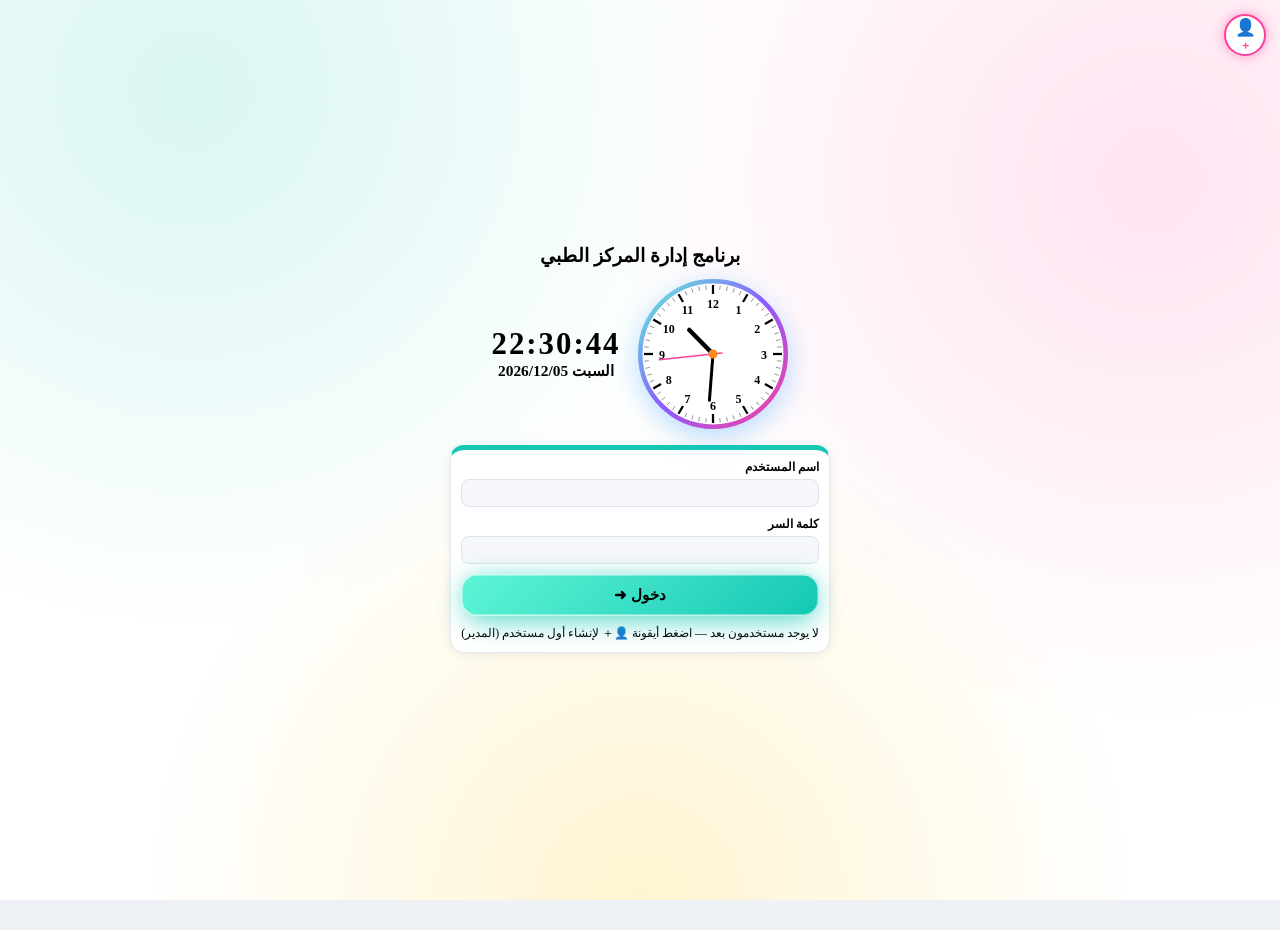
==== commit 6226bf06: "مسلسل الزيارات يومي + نسخ احتياطي تلقائي + صلاحية الحجوزات Co-Authored-By: Claude Sonnet 5.5 <norepl" ====
--- a/medical-center/demo/index.html
+++ b/medical-center/demo/index.html
@@ -287,7 +287,7 @@
 </head>
 <body>
 <div id="app"></div>
-<script>window.API_MODE='local';window.BUILD_TS=1795156215;window.SEED={"services":[{"type":"clinic","name":"عظام","price":100.0,"tax":10.0},{"type":"clinic","name":"رمد","price":100.0,"tax":10.0},{"type":"clinic","name":"باطنه وطوارئ","price":60.0,"tax":10.0},{"type":"clinic","name":"كلى والكلى الصناعية","price":100.0,"tax":10.0},{"type":"clinic","name":"جلديه","price":90.0,"tax":10.0},{"type":"clinic","name":"انف واذن","price":80.0,"tax":10.0},{"type":"clinic","name":"جهاز هضمي وكبد","price":110.0,"tax":10.0},{"type":"clinic","name":"مخ وأعصاب","price":130.0,"tax":10.0},{"type":"clinic","name":"نساء","price":100.0,"tax":10.0},{"type":"clinic","name":"تخاطب وتنمية مهارات","price":50.0,"tax":5.0},{"type":"clinic","name":"صدر","price":90.0,"tax":10.0},{"type":"clinic","name":"جراحة عامه","price":70.0,"tax":10.0},{"type":"clinic","name":"علاج طبيعى","price":50.0,"tax":10.0},{"type":"clinic","name":"مسالك بوليه","price":110.0,"tax":10.0},{"type":"clinic","name":"اسنان","price":40.0,"tax":10.0},{"type":"clinic","name":"تركيبات الاسنان","price":0,"tax":0},{"type":"clinic","name":"عمليات جراحية","price":0,"tax":0},{"type":"clinic","name":"تحاليل","price":0,"tax":0},{"type":"clinic","name":"معمل شركات","price":0,"tax":0},{"type":"clinic","name":"الحجامه","price":200.0,"tax":10.0},{"type":"clinic","name":"تخدير","price":0,"tax":0},{"type":"clinic","name":"طبيب اطفال","price":0,"tax":0},{"type":"radiology","name":"أشعة أسنان (فيلم)","price":40,"tax":0},{"type":"radiology","name":"أشعة أسنان (2 فيلم)","price":80,"tax":0},{"type":"radiology","name":"أشعة أسنان (4 أفلام)","price":160,"tax":0},{"type":"radiology","name":"أشعة عادية","price":0,"tax":0},{"type":"radiology","name":"موجات صوتية","price":250,"tax":0},{"type":"lab","name":"تحاليل","price":0,"tax":0},{"type":"lab","name":"تحاليل شركات","price":0,"tax":0},{"type":"lab","name":"معمل لاب تولاب","price":0,"tax":0},{"type":"operation","name":"عمليات جراحية","price":0,"tax":0},{"type":"operation","name":"فتح خراج","price":400,"tax":0},{"type":"operation","name":"استئصال كيس شمعي","price":450,"tax":0},{"type":"operation","name":"استئصال بواسير وشرخ شرجي","price":0,"tax":0},{"type":"operation","name":"خياطة جرح تحت مخدر موضعي","price":77,"tax":0},{"type":"operation","name":"تركيب جبيرة تحت الركبة","price":110,"tax":0},{"type":"operation","name":"جبس تحت الركبة","price":0,"tax":0},{"type":"operation","name":"طوارئ جراحة","price":0,"tax":0},{"type":"operation","name":"طوارئ عظام","price":0,"tax":0},{"type":"service","name":"كشف","price":0,"tax":0},{"type":"service","name":"استشارة","price":0,"tax":0},{"type":"service","name":"غيار","price":0,"tax":0},{"type":"service","name":"خياطة","price":0,"tax":0},{"type":"service","name":"نسبة شركات","price":0,"tax":0},{"type":"service","name":"خلع أسنان عادي (ضرس)","price":200,"tax":0},{"type":"service","name":"خلع جراحي","price":350,"tax":0},{"type":"service","name":"حشو أسنان","price":0,"tax":0},{"type":"service","name":"حشو كمبوزيت (ضرس)","price":400,"tax":0},{"type":"service","name":"حشو ليزر (ضرس)","price":400,"tax":0},{"type":"service","name":"حشو عصب (ضرس)","price":750,"tax":0},{"type":"service","name":"إزالة رواسب","price":300,"tax":0},{"type":"service","name":"طربوش بورسلين","price":1000,"tax":0},{"type":"service","name":"دعامة فايبر جلاس","price":600,"tax":0},{"type":"service","name":"علاج طبيعي (جلسة)","price":50,"tax":0},{"type":"service","name":"جلسات علاج طبيعي (6)","price":300,"tax":0},{"type":"service","name":"جلسات علاج طبيعي (12)","price":600,"tax":0},{"type":"service","name":"حجامة","price":200,"tax":0},{"type":"lab","name":"صورة دم كاملة (CBC)","price":0,"tax":0,"abbr":"CBC"},{"type":"lab","name":"سرعة الترسيب (ESR)","price":0,"tax":0,"abbr":"ESR"},{"type":"lab","name":"بروتين سي التفاعلي (CRP)","price":0,"tax":0,"abbr":"CRP"},{"type":"lab","name":"هيموجلوبين (HB)","price":0,"tax":0,"abbr":"HB"},{"type":"lab","name":"زمرة الدم وعامل ريسس (ABO/Rh)","price":0,"tax":0,"abbr":"ABO/Rh"},{"type":"lab","name":"زمن البروثرومبين (PT)","price":0,"tax":0,"abbr":"PT"},{"type":"lab","name":"زمن الثرومبوبلاستين الجزئي (PTT)","price":0,"tax":0,"abbr":"PTT"},{"type":"lab","name":"نسبة التجلط الدولية (INR)","price":0,"tax":0,"abbr":"INR"},{"type":"lab","name":"سكر صائم (FBS)","price":0,"tax":0,"abbr":"FBS"},{"type":"lab","name":"سكر فطار (2hPP)","price":0,"tax":0,"abbr":"2hPP"},{"type":"lab","name":"سكر عشوائي (RBS)","price":0,"tax":0,"abbr":"RBS"},{"type":"lab","name":"سكر تراكمي (HbA1c)","price":0,"tax":0,"abbr":"HbA1c"},{"type":"lab","name":"منحنى السكر (GTT)","price":0,"tax":0,"abbr":"GTT"},{"type":"lab","name":"وظائف كبد (LFT)","price":0,"tax":0,"abbr":"LFT"},{"type":"lab","name":"انزيم ALT (SGPT/ALT)","price":0,"tax":0,"abbr":"SGPT/ALT"},{"type":"lab","name":"انزيم AST (SGOT/AST)","price":0,"tax":0,"abbr":"SGOT/AST"},{"type":"lab","name":"فوسفاتيز قلوي (ALP)","price":0,"tax":0,"abbr":"ALP"},{"type":"lab","name":"جاما جي تي (GGT)","price":0,"tax":0,"abbr":"GGT"},{"type":"lab","name":"بيليروبين كلي ومباشر (Bil)","price":0,"tax":0,"abbr":"Bil"},{"type":"lab","name":"ألبومين (Alb)","price":0,"tax":0,"abbr":"Alb"},{"type":"lab","name":"بروتين كلي (TP)","price":0,"tax":0,"abbr":"TP"},{"type":"lab","name":"وظائف كلى (KFT)","price":0,"tax":0,"abbr":"KFT"},{"type":"lab","name":"يوريا (Urea)","price":0,"tax":0,"abbr":"Urea"},{"type":"lab","name":"كرياتينين (Creat)","price":0,"tax":0,"abbr":"Creat"},{"type":"lab","name":"حمض اليوريك (UA)","price":0,"tax":0,"abbr":"UA"},{"type":"lab","name":"صوديوم (Na)","price":0,"tax":0,"abbr":"Na"},{"type":"lab","name":"بوتاسيوم (K)","price":0,"tax":0,"abbr":"K"},{"type":"lab","name":"كالسيوم (Ca)","price":0,"tax":0,"abbr":"Ca"},{"type":"lab","name":"فوسفور (P)","price":0,"tax":0,"abbr":"P"},{"type":"lab","name":"مغنيسيوم (Mg)","price":0,"tax":0,"abbr":"Mg"},{"type":"lab","name":"حديد (Fe)","price":0,"tax":0,"abbr":"Fe"},{"type":"lab","name":"سعة ارتباط الحديد (TIBC)","price":0,"tax":0,"abbr":"TIBC"},{"type":"lab","name":"فيريتين (Ferritin)","price":0,"tax":0,"abbr":"Ferritin"},{"type":"lab","name":"دهون ثلاثية (TG)","price":0,"tax":0,"abbr":"TG"},{"type":"lab","name":"كوليسترول كلي (Chol)","price":0,"tax":0,"abbr":"Chol"},{"type":"lab","name":"كوليسترول HDL (HDL)","price":0,"tax":0,"abbr":"HDL"},{"type":"lab","name":"كوليسترول LDL (LDL)","price":0,"tax":0,"abbr":"LDL"},{"type":"lab","name":"ملف دهون كامل (Lipid Profile)","price":0,"tax":0,"abbr":"Lipid Profile"},{"type":"lab","name":"الغدة الدرقية TSH (TSH)","price":0,"tax":0,"abbr":"TSH"},{"type":"lab","name":"هرمون T3 الحر (FT3)","price":0,"tax":0,"abbr":"FT3"},{"type":"lab","name":"هرمون T4 الحر (FT4)","price":0,"tax":0,"abbr":"FT4"},{"type":"lab","name":"فيتامين د (Vit D)","price":0,"tax":0,"abbr":"Vit D"},{"type":"lab","name":"فيتامين ب12 (Vit B12)","price":0,"tax":0,"abbr":"Vit B12"},{"type":"lab","name":"حمض الفوليك (Folic)","price":0,"tax":0,"abbr":"Folic"},{"type":"lab","name":"هرمون الحليب (PRL)","price":0,"tax":0,"abbr":"PRL"},{"type":"lab","name":"هرمون FSH (FSH)","price":0,"tax":0,"abbr":"FSH"},{"type":"lab","name":"هرمون LH (LH)","price":0,"tax":0,"abbr":"LH"},{"type":"lab","name":"استراديول (E2)","price":0,"tax":0,"abbr":"E2"},{"type":"lab","name":"بروجيستيرون (PROG)","price":0,"tax":0,"abbr":"PROG"},{"type":"lab","name":"تستوستيرون (TESTO)","price":0,"tax":0,"abbr":"TESTO"},{"type":"lab","name":"هرمون الحمل الكمي (B-hCG)","price":0,"tax":0,"abbr":"B-hCG"},{"type":"lab","name":"اختبار حمل في البول (UPT)","price":0,"tax":0,"abbr":"UPT"},{"type":"lab","name":"تحليل بول كامل (Urine Analysis)","price":0,"tax":0,"abbr":"Urine Analysis"},{"type":"lab","name":"مزرعة بول (Urine C/S)","price":0,"tax":0,"abbr":"Urine C/S"},{"type":"lab","name":"تحليل براز (Stool Analysis)","price":0,"tax":0,"abbr":"Stool Analysis"},{"type":"lab","name":"مزرعة براز (Stool C/S)","price":0,"tax":0,"abbr":"Stool C/S"},{"type":"lab","name":"مسحة حلق مزرعة (Throat C/S)","price":0,"tax":0,"abbr":"Throat C/S"},{"type":"lab","name":"مزرعة دم (Blood C/S)","price":0,"tax":0,"abbr":"Blood C/S"},{"type":"lab","name":"أمصال الروماتيزم (RF)","price":0,"tax":0,"abbr":"RF"},{"type":"lab","name":"ASO (ASO)","price":0,"tax":0,"abbr":"ASO"},{"type":"lab","name":"أجسام مضادة نووية (ANA)","price":0,"tax":0,"abbr":"ANA"},{"type":"lab","name":"فيروس الكبد سي (HCV Ab)","price":0,"tax":0,"abbr":"HCV Ab"},{"type":"lab","name":"فيروس الكبد بي (HBsAg)","price":0,"tax":0,"abbr":"HBsAg"},{"type":"lab","name":"فيروس نقص المناعة (HIV)","price":0,"tax":0,"abbr":"HIV"},{"type":"lab","name":"فحص الزهري (VDRL)","price":0,"tax":0,"abbr":"VDRL"},{"type":"lab","name":"اختبار هيليكوباكتر بيلوري (H. pylori)","price":0,"tax":0,"abbr":"H. pylori"},{"type":"lab","name":"مستضد البروستاتا (PSA)","price":0,"tax":0,"abbr":"PSA"},{"type":"lab","name":"مؤشر أورام CEA (CEA)","price":0,"tax":0,"abbr":"CEA"},{"type":"lab","name":"مؤشر أورام AFP (AFP)","price":0,"tax":0,"abbr":"AFP"},{"type":"lab","name":"انزيم القلب CK-MB (CK-MB)","price":0,"tax":0,"abbr":"CK-MB"},{"type":"lab","name":"تروبونين (Troponin)","price":0,"tax":0,"abbr":"Troponin"},{"type":"lab","name":"انزيمات الباكرياس أميليز (Amylase)","price":0,"tax":0,"abbr":"Amylase"},{"type":"lab","name":"ليباز (Lipase)","price":0,"tax":0,"abbr":"Lipase"},{"type":"lab","name":"LDH (LDH)","price":0,"tax":0,"abbr":"LDH"},{"type":"lab","name":"D-Dimer (D-Dimer)","price":0,"tax":0,"abbr":"D-Dimer"},{"type":"lab","name":"تعداد الشبكيات (Retics)","price":0,"tax":0,"abbr":"Retics"},{"type":"lab","name":"عدد الصفائح (PLT)","price":0,"tax":0,"abbr":"PLT"},{"type":"lab","name":"صورة دم بالمجهر (Blood Film)","price":0,"tax":0,"abbr":"Blood Film"},{"type":"lab","name":"نسبة الأنسولين (Insulin)","price":0,"tax":0,"abbr":"Insulin"},{"type":"lab","name":"كورتيزول (Cortisol)","price":0,"tax":0,"abbr":"Cortisol"},{"type":"lab","name":"بول 24 ساعة بروتين (24h Urine Protein)","price":0,"tax":0,"abbr":"24h Urine Protein"},{"type":"lab","name":"نسبة الألبومين للكرياتينين في البول (ACR)","price":0,"tax":0,"abbr":"ACR"},{"type":"radiology","name":"أشعة صدر (Chest X-Ray)","price":0,"tax":0,"abbr":"Chest X-Ray"},{"type":"radiology","name":"أشعة بطن (Abdomen X-Ray)","price":0,"tax":0,"abbr":"Abdomen X-Ray"},{"type":"radiology","name":"أشعة عمود فقري عنقي (C-Spine X-Ray)","price":0,"tax":0,"abbr":"C-Spine X-Ray"},{"type":"radiology","name":"أشعة عمود فقري قطني (L-Spine X-Ray)","price":0,"tax":0,"abbr":"L-Spine X-Ray"},{"type":"radiology","name":"أشعة عمود فقري ظهري (D-Spine X-Ray)","price":0,"tax":0,"abbr":"D-Spine X-Ray"},{"type":"radiology","name":"أشعة حوض (Pelvis X-Ray)","price":0,"tax":0,"abbr":"Pelvis X-Ray"},{"type":"radiology","name":"أشعة ركبة (Knee X-Ray)","price":0,"tax":0,"abbr":"Knee X-Ray"},{"type":"radiology","name":"أشعة كتف (Shoulder X-Ray)","price":0,"tax":0,"abbr":"Shoulder X-Ray"},{"type":"radiology","name":"أشعة قدم (Foot X-Ray)","price":0,"tax":0,"abbr":"Foot X-Ray"},{"type":"radiology","name":"أشعة كف اليد (Hand X-Ray)","price":0,"tax":0,"abbr":"Hand X-Ray"},{"type":"radiology","name":"أشعة جيوب أنفية (PNS X-Ray)","price":0,"tax":0,"abbr":"PNS X-Ray"},{"type":"radiology","name":"أشعة أسنان بانوراما (OPG)","price":0,"tax":0,"abbr":"OPG"},{"type":"radiology","name":"موجات صوتية على البطن والحوض (US Abd & Pelvis)","price":0,"tax":0,"abbr":"US Abd & Pelvis"},{"type":"radiology","name":"موجات صوتية على الكلى والمسالك (US KUB)","price":0,"tax":0,"abbr":"US KUB"},{"type":"radiology","name":"موجات صوتية على الغدة الدرقية (US Thyroid)","price":0,"tax":0,"abbr":"US Thyroid"},{"type":"radiology","name":"موجات صوتية على الثدي (US Breast)","price":0,"tax":0,"abbr":"US Breast"},{"type":"radiology","name":"موجات صوتية على الحوض (US Pelvis)","price":0,"tax":0,"abbr":"US Pelvis"},{"type":"radiology","name":"موجات صوتية على البروستاتا (US Prostate)","price":0,"tax":0,"abbr":"US Prostate"},{"type":"radiology","name":"موجات صوتية على الرقبة (US Neck)","price":0,"tax":0,"abbr":"US Neck"},{"type":"radiology","name":"موجات صوتية دوبلر على الأوردة (Venous Doppler)","price":0,"tax":0,"abbr":"Venous Doppler"},{"type":"radiology","name":"موجات صوتية دوبلر على الشرايين (Arterial Doppler)","price":0,"tax":0,"abbr":"Arterial Doppler"},{"type":"radiology","name":"متابعة حمل بالموجات الصوتية (Obstetric US)","price":0,"tax":0,"abbr":"Obstetric US"},{"type":"radiology","name":"موجات صوتية على الخصية (US Scrotum)","price":0,"tax":0,"abbr":"US Scrotum"},{"type":"radiology","name":"موجات صوتية على الأنسجة الرخوة (US Soft Tissue)","price":0,"tax":0,"abbr":"US Soft Tissue"},{"type":"radiology","name":"موجات صوتية على المفاصل (MSK US)","price":0,"tax":0,"abbr":"MSK US"},{"type":"radiology","name":"رسم قلب (ECG)","price":0,"tax":0,"abbr":"ECG"},{"type":"radiology","name":"إيكو على القلب (Echo)","price":0,"tax":0,"abbr":"Echo"},{"type":"radiology","name":"رسم عصب (NCV)","price":0,"tax":0,"abbr":"NCV"},{"type":"radiology","name":"رسم عضلات (EMG)","price":0,"tax":0,"abbr":"EMG"},{"type":"radiology","name":"رسم مخ (EEG)","price":0,"tax":0,"abbr":"EEG"},{"type":"radiology","name":"أشعة مقطعية على المخ (CT Brain)","price":0,"tax":0,"abbr":"CT Brain"},{"type":"radiology","name":"أشعة مقطعية على الصدر (CT Chest)","price":0,"tax":0,"abbr":"CT Chest"},{"type":"radiology","name":"أشعة مقطعية على البطن والحوض (CT Abd & Pelvis)","price":0,"tax":0,"abbr":"CT Abd & Pelvis"},{"type":"radiology","name":"أشعة مقطعية على الجيوب الأنفية (CT PNS)","price":0,"tax":0,"abbr":"CT PNS"},{"type":"radiology","name":"أشعة مقطعية على العمود الفقري القطني (CT L-Spine)","price":0,"tax":0,"abbr":"CT L-Spine"},{"type":"radiology","name":"أشعة رنين مغناطيسي على المخ (MRI Brain)","price":0,"tax":0,"abbr":"MRI Brain"},{"type":"radiology","name":"أشعة رنين على العمود الفقري القطني (MRI L-Spine)","price":0,"tax":0,"abbr":"MRI L-Spine"},{"type":"radiology","name":"أشعة رنين على العمود الفقري العنقي (MRI C-Spine)","price":0,"tax":0,"abbr":"MRI C-Spine"},{"type":"radiology","name":"أشعة رنين على الركبة (MRI Knee)","price":0,"tax":0,"abbr":"MRI Knee"},{"type":"radiology","name":"أشعة رنين على الكتف (MRI Shoulder)","price":0,"tax":0,"abbr":"MRI Shoulder"},{"type":"radiology","name":"أشعة ماموجرام (Mammography)","price":0,"tax":0,"abbr":"Mammography"},{"type":"radiology","name":"قياس كثافة العظام (DEXA)","price":0,"tax":0,"abbr":"DEXA"},{"type":"radiology","name":"أشعة بالصبغة على المسالك (IVU)","price":0,"tax":0,"abbr":"IVU"},{"type":"radiology","name":"أشعة بالصبغة على الرحم (HSG)","price":0,"tax":0,"abbr":"HSG"},{"type":"radiology","name":"أشعة بالصبغة على المريء والمعدة (Barium Swallow/Meal)","price":0,"tax":0,"abbr":"Barium Swallow/Meal"}],"doctors":[{"name":"عبدالغنى احمد","clinic":"جراحة عامه","percent":60.0,"fixed":200.0,"opPercent":0},{"name":"ياسر طه","clinic":"تخدير","percent":100.0,"fixed":0,"opPercent":0},{"name":"ايه رأفت","clinic":"اسنان","percent":40.0,"fixed":0,"opPercent":0},{"name":"كامل ربيع","clinic":"تحاليل","percent":0,"fixed":0,"opPercent":0},{"name":"عمر محمود","clinic":"اسنان","percent":40.0,"fixed":0,"opPercent":0},{"name":"اسماء محمد","clinic":"نساء","percent":60.0,"fixed":0,"opPercent":0},{"name":"احمد عبدالحميد","clinic":"عظام","percent":60.0,"fixed":200.0,"opPercent":0},{"name":"اسلام السيد","clinic":"باطنه وطوارئ","percent":50.0,"fixed":500.0,"opPercent":0},{"name":"محمد صلاح","clinic":"علاج طبيعى","percent":50.0,"fixed":0,"opPercent":0},{"name":"كريم مشالى","clinic":"اسنان","percent":50.0,"fixed":0,"opPercent":0},{"name":"حسنى جمال","clinic":"طبيب اطفال","percent":100.0,"fixed":0,"opPercent":0},{"name":"محمد الجمل","clinic":"عظام","percent":70.0,"fixed":100.0,"opPercent":0},{"name":"محمد شاكر","clinic":"اسنان","percent":40.0,"fixed":0,"opPercent":0},{"name":"محمد طه","clinic":"جهاز هضمي وكبد","percent":50.0,"fixed":200.0,"opPercent":0},{"name":"ندى عادل","clinic":"اسنان","percent":40.0,"fixed":0,"opPercent":0},{"name":"اشرف الالفى","clinic":"باطنه وطوارئ","percent":50.0,"fixed":500.0,"opPercent":0},{"name":"جمال الخولى","clinic":"مسالك بوليه","percent":60.0,"fixed":0,"opPercent":0},{"name":"محمد عباس","clinic":"رمد","percent":60.0,"fixed":0,"opPercent":0},{"name":"منصور مهدى","clinic":"صدر","percent":60.0,"fixed":200.0,"opPercent":0},{"name":"احمد اشرف","clinic":"باطنه وطوارئ","percent":50.0,"fixed":500.0,"opPercent":0},{"name":"عاطف حسن","clinic":"كلى والكلى الصناعية","percent":60.0,"fixed":0,"opPercent":0},{"name":"هانم عبدالفتاح الدموكي","clinic":"تخاطب وتنمية مهارات","percent":50.0,"fixed":0,"opPercent":0},{"name":"اسماء محمد","clinic":"عمليات جراحية","percent":60.0,"fixed":0,"opPercent":0},{"name":"يارا بهاء","clinic":"جلديه","percent":60.0,"fixed":200.0,"opPercent":0},{"name":"جمال هنداوى","clinic":"اسنان","percent":40.0,"fixed":0,"opPercent":0},{"name":"على محجوب","clinic":"انف واذن","percent":60.0,"fixed":0,"opPercent":0},{"name":"علاء الدين محمود","clinic":"مخ وأعصاب","percent":60.0,"fixed":0,"opPercent":0},{"name":"محمد ايمن","clinic":"باطنه وطوارئ","percent":50.0,"fixed":500.0,"opPercent":0},{"name":"على محجوب","clinic":"عمليات جراحية","percent":45.0,"fixed":0,"opPercent":0},{"name":"عبدالغنى احمد","clinic":"عمليات جراحية","percent":60.0,"fixed":0,"opPercent":0},{"name":"محمد صلاح","clinic":"الحجامه","percent":0,"fixed":0,"opPercent":0},{"name":"اميره بهاء","clinic":"رمد","percent":60.0,"fixed":200.0,"opPercent":0},{"name":"عبدالرحمن على","clinic":"جلديه","percent":60.0,"fixed":200.0,"opPercent":0},{"name":"سوسن محمود","clinic":"نساء","percent":50.0,"fixed":0,"opPercent":0}],"companies":[{"name":"AXA","fee":160.0},{"name":"الاهلى للخدمات الطبية","fee":100.0},{"name":"DMS","fee":175.0},{"name":"Careplus","fee":180.0},{"name":"المشرق","fee":150.0},{"name":"EGYMED","fee":200.0},{"name":"SMART","fee":160.0},{"name":"Nextcare","fee":140.0}],"staff":[{"name":"حماده حسن محمود"},{"name":"سعد سعيد ناجي"},{"name":"احمد عبدالسلام"},{"name":"منى عبدالعزيز عبد الوهاب"},{"name":"عواطف علي عبدالعظيم"},{"name":"ايمان فؤاد علي"},{"name":"هبه محمود رمضان"},{"name":"فاطمه فتحي عبد الوارث"}],"expenseCats":["مصاريف متنوعة","زيت","مصاريف تشغيل","مصاريف نقل","تجهيزات طبيه وأخرى","بنزين","مكأفات","مكأفات عمليات","بوفية","مصروفات محطة المياه","صيانه","تراخيص ورسوم وكارتات وجراج","جاز","مصروفات المصعد","رسوم تراخيص طبيه","انتقالات","مصروفات نقل","اتصالات وتليفون وانترنت","دعايا","مطبوعات","أدوات كتابيه","سباكه","نثريات وإكراميات ومصروفات أخرى","بوفيه","بدل ضيافه","مصروفات نظافه","كهرباء","نجاره ودهانات","اجهزة كهربائيه","إيصالات كهرباء","إيصال مياه","إيصال ضرائب","صيانة أجهزه طبيه","معمل لاب تولاب","مستلزمات معمل","تركيبات أسنان","مستلزمات أسنان","مستلزمات طبيه وأدويه","مرتبات الموظفين والعمال","اجور الأطباء والتمريض","مكافآت","بدلات","حوافز","مصروفات التأمين الصحي","الرد النقدي"]};</script>
+<script>window.API_MODE='local';window.BUILD_TS=1795157871;window.SEED={"services":[{"type":"clinic","name":"عظام","price":100.0,"tax":10.0},{"type":"clinic","name":"رمد","price":100.0,"tax":10.0},{"type":"clinic","name":"باطنه وطوارئ","price":60.0,"tax":10.0},{"type":"clinic","name":"كلى والكلى الصناعية","price":100.0,"tax":10.0},{"type":"clinic","name":"جلديه","price":90.0,"tax":10.0},{"type":"clinic","name":"انف واذن","price":80.0,"tax":10.0},{"type":"clinic","name":"جهاز هضمي وكبد","price":110.0,"tax":10.0},{"type":"clinic","name":"مخ وأعصاب","price":130.0,"tax":10.0},{"type":"clinic","name":"نساء","price":100.0,"tax":10.0},{"type":"clinic","name":"تخاطب وتنمية مهارات","price":50.0,"tax":5.0},{"type":"clinic","name":"صدر","price":90.0,"tax":10.0},{"type":"clinic","name":"جراحة عامه","price":70.0,"tax":10.0},{"type":"clinic","name":"علاج طبيعى","price":50.0,"tax":10.0},{"type":"clinic","name":"مسالك بوليه","price":110.0,"tax":10.0},{"type":"clinic","name":"اسنان","price":40.0,"tax":10.0},{"type":"clinic","name":"تركيبات الاسنان","price":0,"tax":0},{"type":"clinic","name":"عمليات جراحية","price":0,"tax":0},{"type":"clinic","name":"تحاليل","price":0,"tax":0},{"type":"clinic","name":"معمل شركات","price":0,"tax":0},{"type":"clinic","name":"الحجامه","price":200.0,"tax":10.0},{"type":"clinic","name":"تخدير","price":0,"tax":0},{"type":"clinic","name":"طبيب اطفال","price":0,"tax":0},{"type":"radiology","name":"أشعة أسنان (فيلم)","price":40,"tax":0},{"type":"radiology","name":"أشعة أسنان (2 فيلم)","price":80,"tax":0},{"type":"radiology","name":"أشعة أسنان (4 أفلام)","price":160,"tax":0},{"type":"radiology","name":"أشعة عادية","price":0,"tax":0},{"type":"radiology","name":"موجات صوتية","price":250,"tax":0},{"type":"lab","name":"تحاليل","price":0,"tax":0},{"type":"lab","name":"تحاليل شركات","price":0,"tax":0},{"type":"lab","name":"معمل لاب تولاب","price":0,"tax":0},{"type":"operation","name":"عمليات جراحية","price":0,"tax":0},{"type":"operation","name":"فتح خراج","price":400,"tax":0},{"type":"operation","name":"استئصال كيس شمعي","price":450,"tax":0},{"type":"operation","name":"استئصال بواسير وشرخ شرجي","price":0,"tax":0},{"type":"operation","name":"خياطة جرح تحت مخدر موضعي","price":77,"tax":0},{"type":"operation","name":"تركيب جبيرة تحت الركبة","price":110,"tax":0},{"type":"operation","name":"جبس تحت الركبة","price":0,"tax":0},{"type":"operation","name":"طوارئ جراحة","price":0,"tax":0},{"type":"operation","name":"طوارئ عظام","price":0,"tax":0},{"type":"service","name":"كشف","price":0,"tax":0},{"type":"service","name":"استشارة","price":0,"tax":0},{"type":"service","name":"غيار","price":0,"tax":0},{"type":"service","name":"خياطة","price":0,"tax":0},{"type":"service","name":"نسبة شركات","price":0,"tax":0},{"type":"service","name":"خلع أسنان عادي (ضرس)","price":200,"tax":0},{"type":"service","name":"خلع جراحي","price":350,"tax":0},{"type":"service","name":"حشو أسنان","price":0,"tax":0},{"type":"service","name":"حشو كمبوزيت (ضرس)","price":400,"tax":0},{"type":"service","name":"حشو ليزر (ضرس)","price":400,"tax":0},{"type":"service","name":"حشو عصب (ضرس)","price":750,"tax":0},{"type":"service","name":"إزالة رواسب","price":300,"tax":0},{"type":"service","name":"طربوش بورسلين","price":1000,"tax":0},{"type":"service","name":"دعامة فايبر جلاس","price":600,"tax":0},{"type":"service","name":"علاج طبيعي (جلسة)","price":50,"tax":0},{"type":"service","name":"جلسات علاج طبيعي (6)","price":300,"tax":0},{"type":"service","name":"جلسات علاج طبيعي (12)","price":600,"tax":0},{"type":"service","name":"حجامة","price":200,"tax":0},{"type":"lab","name":"صورة دم كاملة (CBC)","price":0,"tax":0,"abbr":"CBC"},{"type":"lab","name":"سرعة الترسيب (ESR)","price":0,"tax":0,"abbr":"ESR"},{"type":"lab","name":"بروتين سي التفاعلي (CRP)","price":0,"tax":0,"abbr":"CRP"},{"type":"lab","name":"هيموجلوبين (HB)","price":0,"tax":0,"abbr":"HB"},{"type":"lab","name":"زمرة الدم وعامل ريسس (ABO/Rh)","price":0,"tax":0,"abbr":"ABO/Rh"},{"type":"lab","name":"زمن البروثرومبين (PT)","price":0,"tax":0,"abbr":"PT"},{"type":"lab","name":"زمن الثرومبوبلاستين الجزئي (PTT)","price":0,"tax":0,"abbr":"PTT"},{"type":"lab","name":"نسبة التجلط الدولية (INR)","price":0,"tax":0,"abbr":"INR"},{"type":"lab","name":"سكر صائم (FBS)","price":0,"tax":0,"abbr":"FBS"},{"type":"lab","name":"سكر فطار (2hPP)","price":0,"tax":0,"abbr":"2hPP"},{"type":"lab","name":"سكر عشوائي (RBS)","price":0,"tax":0,"abbr":"RBS"},{"type":"lab","name":"سكر تراكمي (HbA1c)","price":0,"tax":0,"abbr":"HbA1c"},{"type":"lab","name":"منحنى السكر (GTT)","price":0,"tax":0,"abbr":"GTT"},{"type":"lab","name":"وظائف كبد (LFT)","price":0,"tax":0,"abbr":"LFT"},{"type":"lab","name":"انزيم ALT (SGPT/ALT)","price":0,"tax":0,"abbr":"SGPT/ALT"},{"type":"lab","name":"انزيم AST (SGOT/AST)","price":0,"tax":0,"abbr":"SGOT/AST"},{"type":"lab","name":"فوسفاتيز قلوي (ALP)","price":0,"tax":0,"abbr":"ALP"},{"type":"lab","name":"جاما جي تي (GGT)","price":0,"tax":0,"abbr":"GGT"},{"type":"lab","name":"بيليروبين كلي ومباشر (Bil)","price":0,"tax":0,"abbr":"Bil"},{"type":"lab","name":"ألبومين (Alb)","price":0,"tax":0,"abbr":"Alb"},{"type":"lab","name":"بروتين كلي (TP)","price":0,"tax":0,"abbr":"TP"},{"type":"lab","name":"وظائف كلى (KFT)","price":0,"tax":0,"abbr":"KFT"},{"type":"lab","name":"يوريا (Urea)","price":0,"tax":0,"abbr":"Urea"},{"type":"lab","name":"كرياتينين (Creat)","price":0,"tax":0,"abbr":"Creat"},{"type":"lab","name":"حمض اليوريك (UA)","price":0,"tax":0,"abbr":"UA"},{"type":"lab","name":"صوديوم (Na)","price":0,"tax":0,"abbr":"Na"},{"type":"lab","name":"بوتاسيوم (K)","price":0,"tax":0,"abbr":"K"},{"type":"lab","name":"كالسيوم (Ca)","price":0,"tax":0,"abbr":"Ca"},{"type":"lab","name":"فوسفور (P)","price":0,"tax":0,"abbr":"P"},{"type":"lab","name":"مغنيسيوم (Mg)","price":0,"tax":0,"abbr":"Mg"},{"type":"lab","name":"حديد (Fe)","price":0,"tax":0,"abbr":"Fe"},{"type":"lab","name":"سعة ارتباط الحديد (TIBC)","price":0,"tax":0,"abbr":"TIBC"},{"type":"lab","name":"فيريتين (Ferritin)","price":0,"tax":0,"abbr":"Ferritin"},{"type":"lab","name":"دهون ثلاثية (TG)","price":0,"tax":0,"abbr":"TG"},{"type":"lab","name":"كوليسترول كلي (Chol)","price":0,"tax":0,"abbr":"Chol"},{"type":"lab","name":"كوليسترول HDL (HDL)","price":0,"tax":0,"abbr":"HDL"},{"type":"lab","name":"كوليسترول LDL (LDL)","price":0,"tax":0,"abbr":"LDL"},{"type":"lab","name":"ملف دهون كامل (Lipid Profile)","price":0,"tax":0,"abbr":"Lipid Profile"},{"type":"lab","name":"الغدة الدرقية TSH (TSH)","price":0,"tax":0,"abbr":"TSH"},{"type":"lab","name":"هرمون T3 الحر (FT3)","price":0,"tax":0,"abbr":"FT3"},{"type":"lab","name":"هرمون T4 الحر (FT4)","price":0,"tax":0,"abbr":"FT4"},{"type":"lab","name":"فيتامين د (Vit D)","price":0,"tax":0,"abbr":"Vit D"},{"type":"lab","name":"فيتامين ب12 (Vit B12)","price":0,"tax":0,"abbr":"Vit B12"},{"type":"lab","name":"حمض الفوليك (Folic)","price":0,"tax":0,"abbr":"Folic"},{"type":"lab","name":"هرمون الحليب (PRL)","price":0,"tax":0,"abbr":"PRL"},{"type":"lab","name":"هرمون FSH (FSH)","price":0,"tax":0,"abbr":"FSH"},{"type":"lab","name":"هرمون LH (LH)","price":0,"tax":0,"abbr":"LH"},{"type":"lab","name":"استراديول (E2)","price":0,"tax":0,"abbr":"E2"},{"type":"lab","name":"بروجيستيرون (PROG)","price":0,"tax":0,"abbr":"PROG"},{"type":"lab","name":"تستوستيرون (TESTO)","price":0,"tax":0,"abbr":"TESTO"},{"type":"lab","name":"هرمون الحمل الكمي (B-hCG)","price":0,"tax":0,"abbr":"B-hCG"},{"type":"lab","name":"اختبار حمل في البول (UPT)","price":0,"tax":0,"abbr":"UPT"},{"type":"lab","name":"تحليل بول كامل (Urine Analysis)","price":0,"tax":0,"abbr":"Urine Analysis"},{"type":"lab","name":"مزرعة بول (Urine C/S)","price":0,"tax":0,"abbr":"Urine C/S"},{"type":"lab","name":"تحليل براز (Stool Analysis)","price":0,"tax":0,"abbr":"Stool Analysis"},{"type":"lab","name":"مزرعة براز (Stool C/S)","price":0,"tax":0,"abbr":"Stool C/S"},{"type":"lab","name":"مسحة حلق مزرعة (Throat C/S)","price":0,"tax":0,"abbr":"Throat C/S"},{"type":"lab","name":"مزرعة دم (Blood C/S)","price":0,"tax":0,"abbr":"Blood C/S"},{"type":"lab","name":"أمصال الروماتيزم (RF)","price":0,"tax":0,"abbr":"RF"},{"type":"lab","name":"ASO (ASO)","price":0,"tax":0,"abbr":"ASO"},{"type":"lab","name":"أجسام مضادة نووية (ANA)","price":0,"tax":0,"abbr":"ANA"},{"type":"lab","name":"فيروس الكبد سي (HCV Ab)","price":0,"tax":0,"abbr":"HCV Ab"},{"type":"lab","name":"فيروس الكبد بي (HBsAg)","price":0,"tax":0,"abbr":"HBsAg"},{"type":"lab","name":"فيروس نقص المناعة (HIV)","price":0,"tax":0,"abbr":"HIV"},{"type":"lab","name":"فحص الزهري (VDRL)","price":0,"tax":0,"abbr":"VDRL"},{"type":"lab","name":"اختبار هيليكوباكتر بيلوري (H. pylori)","price":0,"tax":0,"abbr":"H. pylori"},{"type":"lab","name":"مستضد البروستاتا (PSA)","price":0,"tax":0,"abbr":"PSA"},{"type":"lab","name":"مؤشر أورام CEA (CEA)","price":0,"tax":0,"abbr":"CEA"},{"type":"lab","name":"مؤشر أورام AFP (AFP)","price":0,"tax":0,"abbr":"AFP"},{"type":"lab","name":"انزيم القلب CK-MB (CK-MB)","price":0,"tax":0,"abbr":"CK-MB"},{"type":"lab","name":"تروبونين (Troponin)","price":0,"tax":0,"abbr":"Troponin"},{"type":"lab","name":"انزيمات الباكرياس أميليز (Amylase)","price":0,"tax":0,"abbr":"Amylase"},{"type":"lab","name":"ليباز (Lipase)","price":0,"tax":0,"abbr":"Lipase"},{"type":"lab","name":"LDH (LDH)","price":0,"tax":0,"abbr":"LDH"},{"type":"lab","name":"D-Dimer (D-Dimer)","price":0,"tax":0,"abbr":"D-Dimer"},{"type":"lab","name":"تعداد الشبكيات (Retics)","price":0,"tax":0,"abbr":"Retics"},{"type":"lab","name":"عدد الصفائح (PLT)","price":0,"tax":0,"abbr":"PLT"},{"type":"lab","name":"صورة دم بالمجهر (Blood Film)","price":0,"tax":0,"abbr":"Blood Film"},{"type":"lab","name":"نسبة الأنسولين (Insulin)","price":0,"tax":0,"abbr":"Insulin"},{"type":"lab","name":"كورتيزول (Cortisol)","price":0,"tax":0,"abbr":"Cortisol"},{"type":"lab","name":"بول 24 ساعة بروتين (24h Urine Protein)","price":0,"tax":0,"abbr":"24h Urine Protein"},{"type":"lab","name":"نسبة الألبومين للكرياتينين في البول (ACR)","price":0,"tax":0,"abbr":"ACR"},{"type":"radiology","name":"أشعة صدر (Chest X-Ray)","price":0,"tax":0,"abbr":"Chest X-Ray"},{"type":"radiology","name":"أشعة بطن (Abdomen X-Ray)","price":0,"tax":0,"abbr":"Abdomen X-Ray"},{"type":"radiology","name":"أشعة عمود فقري عنقي (C-Spine X-Ray)","price":0,"tax":0,"abbr":"C-Spine X-Ray"},{"type":"radiology","name":"أشعة عمود فقري قطني (L-Spine X-Ray)","price":0,"tax":0,"abbr":"L-Spine X-Ray"},{"type":"radiology","name":"أشعة عمود فقري ظهري (D-Spine X-Ray)","price":0,"tax":0,"abbr":"D-Spine X-Ray"},{"type":"radiology","name":"أشعة حوض (Pelvis X-Ray)","price":0,"tax":0,"abbr":"Pelvis X-Ray"},{"type":"radiology","name":"أشعة ركبة (Knee X-Ray)","price":0,"tax":0,"abbr":"Knee X-Ray"},{"type":"radiology","name":"أشعة كتف (Shoulder X-Ray)","price":0,"tax":0,"abbr":"Shoulder X-Ray"},{"type":"radiology","name":"أشعة قدم (Foot X-Ray)","price":0,"tax":0,"abbr":"Foot X-Ray"},{"type":"radiology","name":"أشعة كف اليد (Hand X-Ray)","price":0,"tax":0,"abbr":"Hand X-Ray"},{"type":"radiology","name":"أشعة جيوب أنفية (PNS X-Ray)","price":0,"tax":0,"abbr":"PNS X-Ray"},{"type":"radiology","name":"أشعة أسنان بانوراما (OPG)","price":0,"tax":0,"abbr":"OPG"},{"type":"radiology","name":"موجات صوتية على البطن والحوض (US Abd & Pelvis)","price":0,"tax":0,"abbr":"US Abd & Pelvis"},{"type":"radiology","name":"موجات صوتية على الكلى والمسالك (US KUB)","price":0,"tax":0,"abbr":"US KUB"},{"type":"radiology","name":"موجات صوتية على الغدة الدرقية (US Thyroid)","price":0,"tax":0,"abbr":"US Thyroid"},{"type":"radiology","name":"موجات صوتية على الثدي (US Breast)","price":0,"tax":0,"abbr":"US Breast"},{"type":"radiology","name":"موجات صوتية على الحوض (US Pelvis)","price":0,"tax":0,"abbr":"US Pelvis"},{"type":"radiology","name":"موجات صوتية على البروستاتا (US Prostate)","price":0,"tax":0,"abbr":"US Prostate"},{"type":"radiology","name":"موجات صوتية على الرقبة (US Neck)","price":0,"tax":0,"abbr":"US Neck"},{"type":"radiology","name":"موجات صوتية دوبلر على الأوردة (Venous Doppler)","price":0,"tax":0,"abbr":"Venous Doppler"},{"type":"radiology","name":"موجات صوتية دوبلر على الشرايين (Arterial Doppler)","price":0,"tax":0,"abbr":"Arterial Doppler"},{"type":"radiology","name":"متابعة حمل بالموجات الصوتية (Obstetric US)","price":0,"tax":0,"abbr":"Obstetric US"},{"type":"radiology","name":"موجات صوتية على الخصية (US Scrotum)","price":0,"tax":0,"abbr":"US Scrotum"},{"type":"radiology","name":"موجات صوتية على الأنسجة الرخوة (US Soft Tissue)","price":0,"tax":0,"abbr":"US Soft Tissue"},{"type":"radiology","name":"موجات صوتية على المفاصل (MSK US)","price":0,"tax":0,"abbr":"MSK US"},{"type":"radiology","name":"رسم قلب (ECG)","price":0,"tax":0,"abbr":"ECG"},{"type":"radiology","name":"إيكو على القلب (Echo)","price":0,"tax":0,"abbr":"Echo"},{"type":"radiology","name":"رسم عصب (NCV)","price":0,"tax":0,"abbr":"NCV"},{"type":"radiology","name":"رسم عضلات (EMG)","price":0,"tax":0,"abbr":"EMG"},{"type":"radiology","name":"رسم مخ (EEG)","price":0,"tax":0,"abbr":"EEG"},{"type":"radiology","name":"أشعة مقطعية على المخ (CT Brain)","price":0,"tax":0,"abbr":"CT Brain"},{"type":"radiology","name":"أشعة مقطعية على الصدر (CT Chest)","price":0,"tax":0,"abbr":"CT Chest"},{"type":"radiology","name":"أشعة مقطعية على البطن والحوض (CT Abd & Pelvis)","price":0,"tax":0,"abbr":"CT Abd & Pelvis"},{"type":"radiology","name":"أشعة مقطعية على الجيوب الأنفية (CT PNS)","price":0,"tax":0,"abbr":"CT PNS"},{"type":"radiology","name":"أشعة مقطعية على العمود الفقري القطني (CT L-Spine)","price":0,"tax":0,"abbr":"CT L-Spine"},{"type":"radiology","name":"أشعة رنين مغناطيسي على المخ (MRI Brain)","price":0,"tax":0,"abbr":"MRI Brain"},{"type":"radiology","name":"أشعة رنين على العمود الفقري القطني (MRI L-Spine)","price":0,"tax":0,"abbr":"MRI L-Spine"},{"type":"radiology","name":"أشعة رنين على العمود الفقري العنقي (MRI C-Spine)","price":0,"tax":0,"abbr":"MRI C-Spine"},{"type":"radiology","name":"أشعة رنين على الركبة (MRI Knee)","price":0,"tax":0,"abbr":"MRI Knee"},{"type":"radiology","name":"أشعة رنين على الكتف (MRI Shoulder)","price":0,"tax":0,"abbr":"MRI Shoulder"},{"type":"radiology","name":"أشعة ماموجرام (Mammography)","price":0,"tax":0,"abbr":"Mammography"},{"type":"radiology","name":"قياس كثافة العظام (DEXA)","price":0,"tax":0,"abbr":"DEXA"},{"type":"radiology","name":"أشعة بالصبغة على المسالك (IVU)","price":0,"tax":0,"abbr":"IVU"},{"type":"radiology","name":"أشعة بالصبغة على الرحم (HSG)","price":0,"tax":0,"abbr":"HSG"},{"type":"radiology","name":"أشعة بالصبغة على المريء والمعدة (Barium Swallow/Meal)","price":0,"tax":0,"abbr":"Barium Swallow/Meal"}],"doctors":[{"name":"عبدالغنى احمد","clinic":"جراحة عامه","percent":60.0,"fixed":200.0,"opPercent":0},{"name":"ياسر طه","clinic":"تخدير","percent":100.0,"fixed":0,"opPercent":0},{"name":"ايه رأفت","clinic":"اسنان","percent":40.0,"fixed":0,"opPercent":0},{"name":"كامل ربيع","clinic":"تحاليل","percent":0,"fixed":0,"opPercent":0},{"name":"عمر محمود","clinic":"اسنان","percent":40.0,"fixed":0,"opPercent":0},{"name":"اسماء محمد","clinic":"نساء","percent":60.0,"fixed":0,"opPercent":0},{"name":"احمد عبدالحميد","clinic":"عظام","percent":60.0,"fixed":200.0,"opPercent":0},{"name":"اسلام السيد","clinic":"باطنه وطوارئ","percent":50.0,"fixed":500.0,"opPercent":0},{"name":"محمد صلاح","clinic":"علاج طبيعى","percent":50.0,"fixed":0,"opPercent":0},{"name":"كريم مشالى","clinic":"اسنان","percent":50.0,"fixed":0,"opPercent":0},{"name":"حسنى جمال","clinic":"طبيب اطفال","percent":100.0,"fixed":0,"opPercent":0},{"name":"محمد الجمل","clinic":"عظام","percent":70.0,"fixed":100.0,"opPercent":0},{"name":"محمد شاكر","clinic":"اسنان","percent":40.0,"fixed":0,"opPercent":0},{"name":"محمد طه","clinic":"جهاز هضمي وكبد","percent":50.0,"fixed":200.0,"opPercent":0},{"name":"ندى عادل","clinic":"اسنان","percent":40.0,"fixed":0,"opPercent":0},{"name":"اشرف الالفى","clinic":"باطنه وطوارئ","percent":50.0,"fixed":500.0,"opPercent":0},{"name":"جمال الخولى","clinic":"مسالك بوليه","percent":60.0,"fixed":0,"opPercent":0},{"name":"محمد عباس","clinic":"رمد","percent":60.0,"fixed":0,"opPercent":0},{"name":"منصور مهدى","clinic":"صدر","percent":60.0,"fixed":200.0,"opPercent":0},{"name":"احمد اشرف","clinic":"باطنه وطوارئ","percent":50.0,"fixed":500.0,"opPercent":0},{"name":"عاطف حسن","clinic":"كلى والكلى الصناعية","percent":60.0,"fixed":0,"opPercent":0},{"name":"هانم عبدالفتاح الدموكي","clinic":"تخاطب وتنمية مهارات","percent":50.0,"fixed":0,"opPercent":0},{"name":"اسماء محمد","clinic":"عمليات جراحية","percent":60.0,"fixed":0,"opPercent":0},{"name":"يارا بهاء","clinic":"جلديه","percent":60.0,"fixed":200.0,"opPercent":0},{"name":"جمال هنداوى","clinic":"اسنان","percent":40.0,"fixed":0,"opPercent":0},{"name":"على محجوب","clinic":"انف واذن","percent":60.0,"fixed":0,"opPercent":0},{"name":"علاء الدين محمود","clinic":"مخ وأعصاب","percent":60.0,"fixed":0,"opPercent":0},{"name":"محمد ايمن","clinic":"باطنه وطوارئ","percent":50.0,"fixed":500.0,"opPercent":0},{"name":"على محجوب","clinic":"عمليات جراحية","percent":45.0,"fixed":0,"opPercent":0},{"name":"عبدالغنى احمد","clinic":"عمليات جراحية","percent":60.0,"fixed":0,"opPercent":0},{"name":"محمد صلاح","clinic":"الحجامه","percent":0,"fixed":0,"opPercent":0},{"name":"اميره بهاء","clinic":"رمد","percent":60.0,"fixed":200.0,"opPercent":0},{"name":"عبدالرحمن على","clinic":"جلديه","percent":60.0,"fixed":200.0,"opPercent":0},{"name":"سوسن محمود","clinic":"نساء","percent":50.0,"fixed":0,"opPercent":0}],"companies":[{"name":"AXA","fee":160.0},{"name":"الاهلى للخدمات الطبية","fee":100.0},{"name":"DMS","fee":175.0},{"name":"Careplus","fee":180.0},{"name":"المشرق","fee":150.0},{"name":"EGYMED","fee":200.0},{"name":"SMART","fee":160.0},{"name":"Nextcare","fee":140.0}],"staff":[{"name":"حماده حسن محمود"},{"name":"سعد سعيد ناجي"},{"name":"احمد عبدالسلام"},{"name":"منى عبدالعزيز عبد الوهاب"},{"name":"عواطف علي عبدالعظيم"},{"name":"ايمان فؤاد علي"},{"name":"هبه محمود رمضان"},{"name":"فاطمه فتحي عبد الوارث"}],"expenseCats":["مصاريف متنوعة","زيت","مصاريف تشغيل","مصاريف نقل","تجهيزات طبيه وأخرى","بنزين","مكأفات","مكأفات عمليات","بوفية","مصروفات محطة المياه","صيانه","تراخيص ورسوم وكارتات وجراج","جاز","مصروفات المصعد","رسوم تراخيص طبيه","انتقالات","مصروفات نقل","اتصالات وتليفون وانترنت","دعايا","مطبوعات","أدوات كتابيه","سباكه","نثريات وإكراميات ومصروفات أخرى","بوفيه","بدل ضيافه","مصروفات نظافه","كهرباء","نجاره ودهانات","اجهزة كهربائيه","إيصالات كهرباء","إيصال مياه","إيصال ضرائب","صيانة أجهزه طبيه","معمل لاب تولاب","مستلزمات معمل","تركيبات أسنان","مستلزمات أسنان","مستلزمات طبيه وأدويه","مرتبات الموظفين والعمال","اجور الأطباء والتمريض","مكافآت","بدلات","حوافز","مصروفات التأمين الصحي","الرد النقدي"]};</script>
 <script>
 /* طبقة الاتصال: php | gas | local (تجريبي داخل المتصفح)
    نفس الأوامر تعمل في الثلاثة: status, register, login, me, logout, list, save, delete, upload, file */
@@ -387,7 +387,7 @@
 
 /* ====================== خادم تجريبي داخل المتصفح ====================== */
 const ENT = ['users','staff','doctors','services','operations','patients','companies','visits','expenses','custody','execs','opx','opset','bookings'];
-const LOOKUP = ['doctors','services','patients','companies'];
+const LOOKUP = ['doctors','services','patients','companies','bookings'];
 const WRITE = {staff:['staff'],doctors:['doctors'],services:['services'],operations:['operations'],patients:['patients','visits'],companies:['companies'],visits:['visits','operations'],expenses:['expenses','dues'],execs:['execs'],custody:['custody'],opx:['opx'],opset:['opset'],bookings:['bookings']};
 const FIELDS = {
   users:'username,nationalId,birthDate,perms,isAdmin,active',
@@ -526,8 +526,9 @@
         if (src.password) { out.salt = rid(); out.hash = await sha(out.salt + src.password); }
       } else {
         if (!String(out.name || out.date || out.category || out.type || '').trim()) return fail('بيانات ناقصة');
-        if (e !== 'users' && AUTO[e] && !rec) { db.ctr = db.ctr || {}; out[AUTO[e]] = db.ctr[e] = Math.max(db.ctr[e] || 0, list.reduce((m, x) => Math.max(m, x[AUTO[e]] || 0), 0)) + 1; }
-        if (rec && AUTO[e]) out[AUTO[e]] = rec[AUTO[e]];
+        if (e === 'visits') out.serial = (rec && rec.date === out.date) ? (rec.serial || 0) : list.reduce((m, x) => x.date === out.date ? Math.max(m, +x.serial || 0) : m, 0) + 1;
+        else if (e !== 'users' && AUTO[e] && !rec) { db.ctr = db.ctr || {}; out[AUTO[e]] = db.ctr[e] = Math.max(db.ctr[e] || 0, list.reduce((m, x) => Math.max(m, x[AUTO[e]] || 0), 0)) + 1; }
+        if (rec && AUTO[e] && e !== 'visits') out[AUTO[e]] = rec[AUTO[e]];
       }
       if (rec) Object.assign(rec, out, {updatedAt: new Date().toISOString()});
       else { rec = Object.assign({id: rid(), createdAt: new Date().toISOString()}, out); if (e === 'visits' || e === 'expenses' || e === 'custody') rec.registeredBy = me.username; list.push(rec); }
@@ -629,7 +630,7 @@
 let clockTimer = null;
 
 /* ---------- صلاحيات ---------- */
-const can = p => S.user && (p === 'admin' ? !!S.user.isAdmin : S.user.isAdmin || (S.user.perms || []).includes(p) || (S.user.perms || []).includes('*'));
+const can = p => S.user && (p === 'admin' ? !!S.user.isAdmin : S.user.isAdmin || (S.user.perms || []).includes(p) || (S.user.perms || []).includes('*') || (p === 'bookings' && (S.user.perms || []).includes('visits')));
 const anyRep = () => REPS.some(r => can(r.k));
 
 /* ---------- واجهة عامة ---------- */
@@ -941,6 +942,12 @@
 
 let syncSig = '';
 const curTitle = () => S.screen === 'home' ? 'الرئيسية' : ((SCREENS.concat(REPS)).find(x => x.k === S.screen) || {t: S.screen}).t;
+/* نسخة احتياطية تلقائية: يحفظها البرنامج على الخادم كل يوم تقريباً (يكفي أن يفتحه المدير) ويمكن الرجوع لآخر نسخة من الإعدادات */
+async function autoBackup() {
+  if (!S.user || !S.user.isAdmin || S.busy || S._abBusy) return;
+  const now = Date.now(); if (S._abAt && now - S._abAt < 3600000) return; S._abAt = now; S._abBusy = true;
+  try { const m = await API.call('master_info'), last = m && m.at ? Date.parse(m.at) : 0; if (!last || now - last > 20 * 3600000) { await API.call('master_save'); toast('تم حفظ نسخة احتياطية تلقائية ✔'); } } catch (e) {} finally { S._abBusy = false; }
+}
 async function syncOnce() {
   if (!S.user || document.hidden || S.busy) return;
   API.call('ping', {page: curTitle()}).then(r => staleBanner(!r || !(r.ver >= 6))).catch(e => { if (e.code === 'auth') logoutLocal(); });
@@ -966,7 +973,7 @@
 window.__syncNow = () => syncOnce();
 document.addEventListener('input', e => { if (e.target && e.target.closest && e.target.closest('#main form')) S.dirty = true; }, true);
 function startSync() {
-  if (window.__sync) return; window.__sync = setInterval(syncOnce, 30000); setTimeout(syncOnce, 2500);
+  if (window.__sync) return; window.__sync = setInterval(syncOnce, 30000); setTimeout(syncOnce, 2500); setTimeout(autoBackup, 9000); setInterval(autoBackup, 1800000);
   document.addEventListener('visibilitychange', () => { if (!document.hidden) syncOnce(); });
   window.addEventListener('online', () => syncOnce());
 }
@@ -1375,7 +1382,7 @@
   extraRows: () => { const {from, to} = getRange(); return (S.opsLegacy || []).filter(o => o.date >= from && o.date <= to).map(o => ({id: o.id, _op: true, date: o.date, patient: o.patient, clinic: o.clinic || '', doctor: o.doctor, visitType: 'عمليات جراحية', service: o.operation, value: o.value, category: 'cash', docNo: o.docNo || '', serial: ''})); },
   cols: [{h: 'م', f: r => r.serial}, {h: 'الباركود', f: r => `<span class="bcode" title="السنة+الشهر+اليوم+المسلسل">${esc(visitCode(r))}</span>`}, {h: 'التاريخ', f: r => esc(r.date)}, {h: 'المريض', f: r => L.patient(r.patient)}, {h: 'العيادة', f: r => L.clinic(r.clinic)}, {h: 'الطبيب', f: r => L.doctor(r.doctor)}, {h: 'الزيارة', f: r => esc(r.visitType)}, {h: 'البيان', f: r => esc(r.service)}, {h: 'القيمة', f: r => fmtN(r.value), sum: r => r.value}, {h: 'المدفوع (نقدي)', f: r => r._op ? '' : fmtN(cashOf(r)), sum: r => r._op ? 0 : cashOf(r)}, {h: 'المتبقي', f: r => r._op ? '' : fmtN(partyRem(r)), sum: r => r._op ? 0 : partyRem(r)}, {h: 'تخدير', f: r => +r.anesthesia ? `${esc(r.anesthetist || '')} ${fmtN(r.anesthesia)}` : ''}, {h: 'النوع', f: r => tagCat(r.category)}, {h: 'الشركة', f: r => L.company(r.company)}, {h: 'رقم النموذج', f: r => esc(r.formNo)}, {h: 'صورة النموذج', f: r => thumb(r.formPhoto)}, {h: 'الكارنية', f: r => esc(r.cardNo)}, {h: 'صورة الكارنية', f: r => thumb(r.cardPhoto)}, {h: 'تحمل المريض', f: r => r.category === 'company' ? fmtN(patientShare(r)) : '', sum: patientShare}, {h: 'الخصم', f: r => r.category === 'insurance' ? fmtN(discountAmt(r)) + ' (' + fmtN(r.discount) + '%)' : '', sum: discountAmt}, {h: 'الضريبة', f: r => fmtN(r.tax), sum: r => r.tax}, {h: 'سجّلها', f: r => esc(r.registeredBy)}],
   sort: (a, b) => (b.date + String(1e6 + (b.serial || 0))).localeCompare(a.date + String(1e6 + (a.serial || 0))),
-  defaults: () => { const {from, to} = getRange(); const d = from === to && validDate(from) ? from : today(); return {serial: Math.max(S.ctr.visits || 0, S.data.visits.reduce((m, x) => Math.max(m, x.serial || 0), 0)) + 1, date: d, _day: dayName(d), visitType: S.surgOnly ? 'عمليات جراحية' : 'كشف', clinic: S.surgOnly ? 'عمليات جراحية' : '', category: 'cash', tax: 0, patientPct: 0, discount: 0}; },
+  defaults: () => { const {from, to} = getRange(); const d = from === to && validDate(from) ? from : today(); return {serial: visitDaySerial(d), date: d, _day: dayName(d), visitType: S.surgOnly ? 'عمليات جراحية' : 'كشف', clinic: S.surgOnly ? 'عمليات جراحية' : '', category: 'cash', tax: 0, patientPct: 0, discount: 0}; },
   before: docAutoReg,
   collect: raw => {
     docNameCheck(raw); comboCheck(raw.clinic, [...clinicNames(), ...EXTRA_CLINICS], 'العيادة'); comboCheck(raw.visitType, VTYPES, 'نوع الزيارة');
@@ -1409,6 +1416,7 @@
     if (n === '*') { visitLast(f, ctx); visitAuto(f, '*'); return; }
     if (n === 'date') { setv(f, '_day', dayName(getv(f, 'date'))); visitLast(f, ctx); }
     if (n === 'patient') { const p = S.data.patients.find(x => x.name === getv(f, 'patient')); if (p && p.phone && !ctx.typing) setv(f, 'phone', p.phone); visitLast(f, ctx); }
+    if (n === 'date' && !ctx.editing && validDate(getv(f, 'date'))) setv(f, 'serial', visitDaySerial(getv(f, 'date')));
     if (n === 'phone') visitLast(f, ctx);
     if (n === 'clinic') { const cl = getv(f, 'clinic'), cur = S.data.doctors.find(d => d.id === getv(f, '_doc')), only = S.data.doctors.filter(d => d.clinic === cl); if (cl && [...clinicNames(), ...EXTRA_CLINICS].includes(cl) && !(cur && cur.clinic === cl)) { setv(f, '_doc', only.length === 1 ? only[0].id : ''); docSync(f); } }
     if (['clinic', 'visitType', 'category', 'company', 'service', 'value', 'patientPct', 'discount', 'paid'].includes(n) && !ctx.typing) visitAuto(f, n);
@@ -1418,6 +1426,8 @@
   }
 });
 
+/* رقم الزيارة التالي في يوم معيّن (يبدأ من 1 كل يوم) */
+const visitDaySerial = d => S.data.visits.reduce((m, x) => x.date === d ? Math.max(m, +x.serial || 0) : m, 0) + 1;
 SCREEN_RENDER.visits = async function () { if (S.screen !== 'operations') S.surgOnly = false; return _visitsCrud(); };
 /* ---------- المستخدمين والصلاحيات ---------- */
 const PERM_ITEMS = [...SCREENS.filter(s => s.k !== 'admin').map(s => ({k: s.k, l: s.t})), {k: 'dashboard', l: 'الشاشة الرئيسية (الإحصائيات)'}, ...REPS.map(r => ({k: r.k, l: 'تقرير: ' + r.t}))];
@@ -2574,7 +2584,7 @@
     <p class="muted">النسخة تشمل كل بيانات البرنامج والمستخدمين والإعدادات (الصور لا تدخل في الملف).</p>
     <div class="actions"><button class="btn c-blue" id="bk">⬇️ تنزيل نسخة احتياطية</button><button class="btn c-orange" id="rs">⬆️ استرجاع من ملف</button><input type="file" id="rsf" accept=".json,application/json" class="hid"></div></div>
   <div class="panel accent c-violet"><h3>👑 النسخة الماستر</h3>
-    <p class="muted">نسخة كاملة محفوظة على الخادم نفسه تستطيع الرجوع إليها بضغطة واحدة. آخر نسخة: <b id="mat">${fmtAt(master.at)}</b></p>
+    <p class="muted">نسخة كاملة محفوظة على الخادم تُحدَّث <b>تلقائياً كل يوم</b> (عند فتح المدير للبرنامج) ويمكنك الرجوع إلى آخر نسخة بضغطة واحدة. آخر نسخة: <b id="mat">${fmtAt(master.at)}</b></p>
     <div class="actions"><button class="btn c-violet" id="ms">📌 حفظ نسخة ماستر الآن</button><button class="btn c-orange" id="mr">↩️ استرجاع النسخة الماستر</button></div></div>
   <div class="panel accent c-red"><h3>🗑️ حذف كل البيانات</h3>
     <p class="muted">يحذف الزيارات والمرضى والعمليات والمصروفات والعهد والسلف والتنفيذات، ويُبقي البيانات الأساسية (الأطباء والخدمات والعاملين وشركات التأمين) والمستخدمين وإعدادات البرنامج والنسخة الماستر. لا يمكن التراجع إلا بالاسترجاع.</p>
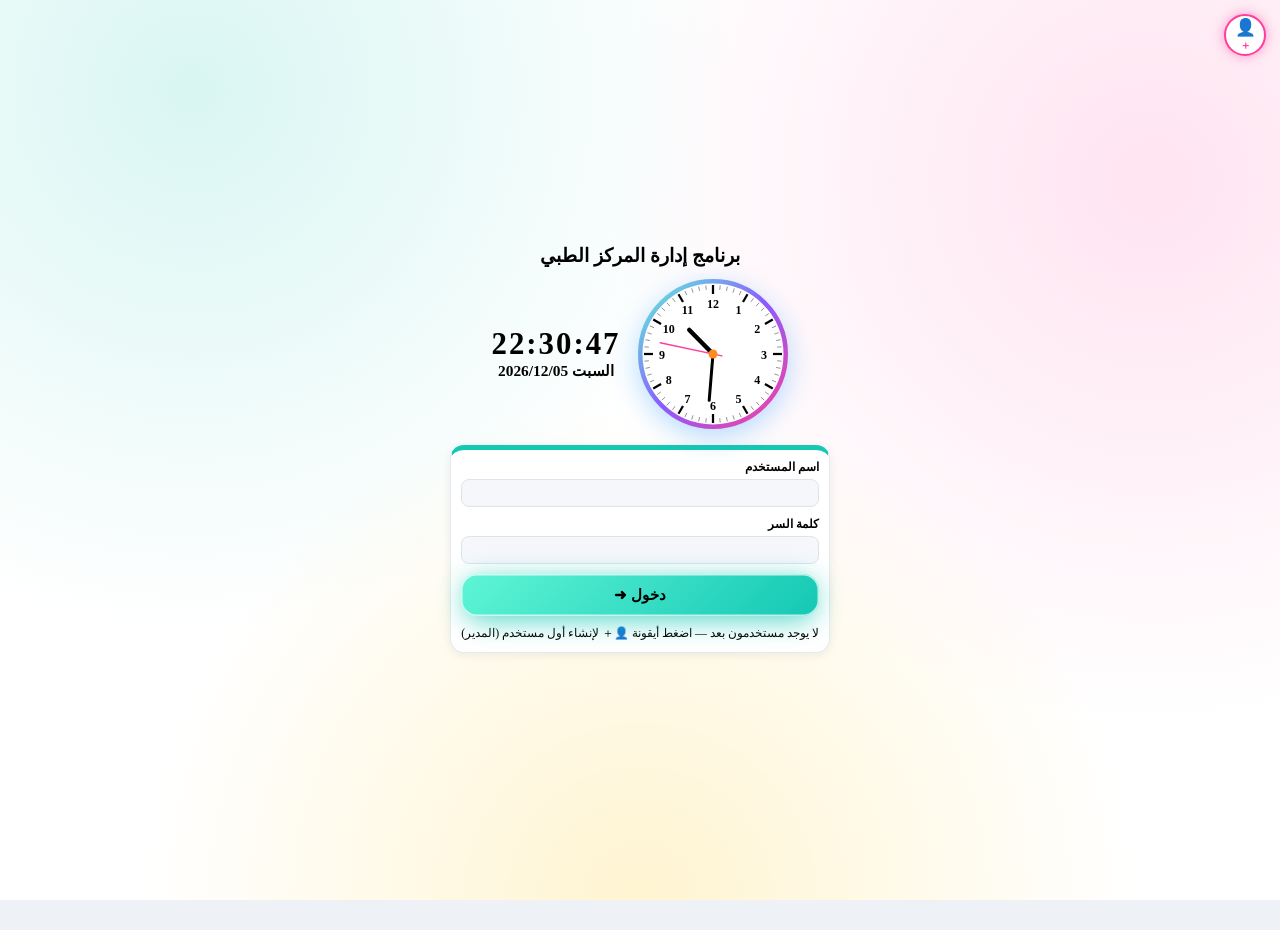
==== commit 8de09090: "مصادر اتصال بديلة بـ GitHub + تشخيص الاتصال + قراءة كل القوائم بطلب واحد Co-Authored-By: Claude Sonn" ====
--- a/medical-center/demo/index.html
+++ b/medical-center/demo/index.html
@@ -287,7 +287,7 @@
 </head>
 <body>
 <div id="app"></div>
-<script>window.API_MODE='local';window.BUILD_TS=1795157871;window.SEED={"services":[{"type":"clinic","name":"عظام","price":100.0,"tax":10.0},{"type":"clinic","name":"رمد","price":100.0,"tax":10.0},{"type":"clinic","name":"باطنه وطوارئ","price":60.0,"tax":10.0},{"type":"clinic","name":"كلى والكلى الصناعية","price":100.0,"tax":10.0},{"type":"clinic","name":"جلديه","price":90.0,"tax":10.0},{"type":"clinic","name":"انف واذن","price":80.0,"tax":10.0},{"type":"clinic","name":"جهاز هضمي وكبد","price":110.0,"tax":10.0},{"type":"clinic","name":"مخ وأعصاب","price":130.0,"tax":10.0},{"type":"clinic","name":"نساء","price":100.0,"tax":10.0},{"type":"clinic","name":"تخاطب وتنمية مهارات","price":50.0,"tax":5.0},{"type":"clinic","name":"صدر","price":90.0,"tax":10.0},{"type":"clinic","name":"جراحة عامه","price":70.0,"tax":10.0},{"type":"clinic","name":"علاج طبيعى","price":50.0,"tax":10.0},{"type":"clinic","name":"مسالك بوليه","price":110.0,"tax":10.0},{"type":"clinic","name":"اسنان","price":40.0,"tax":10.0},{"type":"clinic","name":"تركيبات الاسنان","price":0,"tax":0},{"type":"clinic","name":"عمليات جراحية","price":0,"tax":0},{"type":"clinic","name":"تحاليل","price":0,"tax":0},{"type":"clinic","name":"معمل شركات","price":0,"tax":0},{"type":"clinic","name":"الحجامه","price":200.0,"tax":10.0},{"type":"clinic","name":"تخدير","price":0,"tax":0},{"type":"clinic","name":"طبيب اطفال","price":0,"tax":0},{"type":"radiology","name":"أشعة أسنان (فيلم)","price":40,"tax":0},{"type":"radiology","name":"أشعة أسنان (2 فيلم)","price":80,"tax":0},{"type":"radiology","name":"أشعة أسنان (4 أفلام)","price":160,"tax":0},{"type":"radiology","name":"أشعة عادية","price":0,"tax":0},{"type":"radiology","name":"موجات صوتية","price":250,"tax":0},{"type":"lab","name":"تحاليل","price":0,"tax":0},{"type":"lab","name":"تحاليل شركات","price":0,"tax":0},{"type":"lab","name":"معمل لاب تولاب","price":0,"tax":0},{"type":"operation","name":"عمليات جراحية","price":0,"tax":0},{"type":"operation","name":"فتح خراج","price":400,"tax":0},{"type":"operation","name":"استئصال كيس شمعي","price":450,"tax":0},{"type":"operation","name":"استئصال بواسير وشرخ شرجي","price":0,"tax":0},{"type":"operation","name":"خياطة جرح تحت مخدر موضعي","price":77,"tax":0},{"type":"operation","name":"تركيب جبيرة تحت الركبة","price":110,"tax":0},{"type":"operation","name":"جبس تحت الركبة","price":0,"tax":0},{"type":"operation","name":"طوارئ جراحة","price":0,"tax":0},{"type":"operation","name":"طوارئ عظام","price":0,"tax":0},{"type":"service","name":"كشف","price":0,"tax":0},{"type":"service","name":"استشارة","price":0,"tax":0},{"type":"service","name":"غيار","price":0,"tax":0},{"type":"service","name":"خياطة","price":0,"tax":0},{"type":"service","name":"نسبة شركات","price":0,"tax":0},{"type":"service","name":"خلع أسنان عادي (ضرس)","price":200,"tax":0},{"type":"service","name":"خلع جراحي","price":350,"tax":0},{"type":"service","name":"حشو أسنان","price":0,"tax":0},{"type":"service","name":"حشو كمبوزيت (ضرس)","price":400,"tax":0},{"type":"service","name":"حشو ليزر (ضرس)","price":400,"tax":0},{"type":"service","name":"حشو عصب (ضرس)","price":750,"tax":0},{"type":"service","name":"إزالة رواسب","price":300,"tax":0},{"type":"service","name":"طربوش بورسلين","price":1000,"tax":0},{"type":"service","name":"دعامة فايبر جلاس","price":600,"tax":0},{"type":"service","name":"علاج طبيعي (جلسة)","price":50,"tax":0},{"type":"service","name":"جلسات علاج طبيعي (6)","price":300,"tax":0},{"type":"service","name":"جلسات علاج طبيعي (12)","price":600,"tax":0},{"type":"service","name":"حجامة","price":200,"tax":0},{"type":"lab","name":"صورة دم كاملة (CBC)","price":0,"tax":0,"abbr":"CBC"},{"type":"lab","name":"سرعة الترسيب (ESR)","price":0,"tax":0,"abbr":"ESR"},{"type":"lab","name":"بروتين سي التفاعلي (CRP)","price":0,"tax":0,"abbr":"CRP"},{"type":"lab","name":"هيموجلوبين (HB)","price":0,"tax":0,"abbr":"HB"},{"type":"lab","name":"زمرة الدم وعامل ريسس (ABO/Rh)","price":0,"tax":0,"abbr":"ABO/Rh"},{"type":"lab","name":"زمن البروثرومبين (PT)","price":0,"tax":0,"abbr":"PT"},{"type":"lab","name":"زمن الثرومبوبلاستين الجزئي (PTT)","price":0,"tax":0,"abbr":"PTT"},{"type":"lab","name":"نسبة التجلط الدولية (INR)","price":0,"tax":0,"abbr":"INR"},{"type":"lab","name":"سكر صائم (FBS)","price":0,"tax":0,"abbr":"FBS"},{"type":"lab","name":"سكر فطار (2hPP)","price":0,"tax":0,"abbr":"2hPP"},{"type":"lab","name":"سكر عشوائي (RBS)","price":0,"tax":0,"abbr":"RBS"},{"type":"lab","name":"سكر تراكمي (HbA1c)","price":0,"tax":0,"abbr":"HbA1c"},{"type":"lab","name":"منحنى السكر (GTT)","price":0,"tax":0,"abbr":"GTT"},{"type":"lab","name":"وظائف كبد (LFT)","price":0,"tax":0,"abbr":"LFT"},{"type":"lab","name":"انزيم ALT (SGPT/ALT)","price":0,"tax":0,"abbr":"SGPT/ALT"},{"type":"lab","name":"انزيم AST (SGOT/AST)","price":0,"tax":0,"abbr":"SGOT/AST"},{"type":"lab","name":"فوسفاتيز قلوي (ALP)","price":0,"tax":0,"abbr":"ALP"},{"type":"lab","name":"جاما جي تي (GGT)","price":0,"tax":0,"abbr":"GGT"},{"type":"lab","name":"بيليروبين كلي ومباشر (Bil)","price":0,"tax":0,"abbr":"Bil"},{"type":"lab","name":"ألبومين (Alb)","price":0,"tax":0,"abbr":"Alb"},{"type":"lab","name":"بروتين كلي (TP)","price":0,"tax":0,"abbr":"TP"},{"type":"lab","name":"وظائف كلى (KFT)","price":0,"tax":0,"abbr":"KFT"},{"type":"lab","name":"يوريا (Urea)","price":0,"tax":0,"abbr":"Urea"},{"type":"lab","name":"كرياتينين (Creat)","price":0,"tax":0,"abbr":"Creat"},{"type":"lab","name":"حمض اليوريك (UA)","price":0,"tax":0,"abbr":"UA"},{"type":"lab","name":"صوديوم (Na)","price":0,"tax":0,"abbr":"Na"},{"type":"lab","name":"بوتاسيوم (K)","price":0,"tax":0,"abbr":"K"},{"type":"lab","name":"كالسيوم (Ca)","price":0,"tax":0,"abbr":"Ca"},{"type":"lab","name":"فوسفور (P)","price":0,"tax":0,"abbr":"P"},{"type":"lab","name":"مغنيسيوم (Mg)","price":0,"tax":0,"abbr":"Mg"},{"type":"lab","name":"حديد (Fe)","price":0,"tax":0,"abbr":"Fe"},{"type":"lab","name":"سعة ارتباط الحديد (TIBC)","price":0,"tax":0,"abbr":"TIBC"},{"type":"lab","name":"فيريتين (Ferritin)","price":0,"tax":0,"abbr":"Ferritin"},{"type":"lab","name":"دهون ثلاثية (TG)","price":0,"tax":0,"abbr":"TG"},{"type":"lab","name":"كوليسترول كلي (Chol)","price":0,"tax":0,"abbr":"Chol"},{"type":"lab","name":"كوليسترول HDL (HDL)","price":0,"tax":0,"abbr":"HDL"},{"type":"lab","name":"كوليسترول LDL (LDL)","price":0,"tax":0,"abbr":"LDL"},{"type":"lab","name":"ملف دهون كامل (Lipid Profile)","price":0,"tax":0,"abbr":"Lipid Profile"},{"type":"lab","name":"الغدة الدرقية TSH (TSH)","price":0,"tax":0,"abbr":"TSH"},{"type":"lab","name":"هرمون T3 الحر (FT3)","price":0,"tax":0,"abbr":"FT3"},{"type":"lab","name":"هرمون T4 الحر (FT4)","price":0,"tax":0,"abbr":"FT4"},{"type":"lab","name":"فيتامين د (Vit D)","price":0,"tax":0,"abbr":"Vit D"},{"type":"lab","name":"فيتامين ب12 (Vit B12)","price":0,"tax":0,"abbr":"Vit B12"},{"type":"lab","name":"حمض الفوليك (Folic)","price":0,"tax":0,"abbr":"Folic"},{"type":"lab","name":"هرمون الحليب (PRL)","price":0,"tax":0,"abbr":"PRL"},{"type":"lab","name":"هرمون FSH (FSH)","price":0,"tax":0,"abbr":"FSH"},{"type":"lab","name":"هرمون LH (LH)","price":0,"tax":0,"abbr":"LH"},{"type":"lab","name":"استراديول (E2)","price":0,"tax":0,"abbr":"E2"},{"type":"lab","name":"بروجيستيرون (PROG)","price":0,"tax":0,"abbr":"PROG"},{"type":"lab","name":"تستوستيرون (TESTO)","price":0,"tax":0,"abbr":"TESTO"},{"type":"lab","name":"هرمون الحمل الكمي (B-hCG)","price":0,"tax":0,"abbr":"B-hCG"},{"type":"lab","name":"اختبار حمل في البول (UPT)","price":0,"tax":0,"abbr":"UPT"},{"type":"lab","name":"تحليل بول كامل (Urine Analysis)","price":0,"tax":0,"abbr":"Urine Analysis"},{"type":"lab","name":"مزرعة بول (Urine C/S)","price":0,"tax":0,"abbr":"Urine C/S"},{"type":"lab","name":"تحليل براز (Stool Analysis)","price":0,"tax":0,"abbr":"Stool Analysis"},{"type":"lab","name":"مزرعة براز (Stool C/S)","price":0,"tax":0,"abbr":"Stool C/S"},{"type":"lab","name":"مسحة حلق مزرعة (Throat C/S)","price":0,"tax":0,"abbr":"Throat C/S"},{"type":"lab","name":"مزرعة دم (Blood C/S)","price":0,"tax":0,"abbr":"Blood C/S"},{"type":"lab","name":"أمصال الروماتيزم (RF)","price":0,"tax":0,"abbr":"RF"},{"type":"lab","name":"ASO (ASO)","price":0,"tax":0,"abbr":"ASO"},{"type":"lab","name":"أجسام مضادة نووية (ANA)","price":0,"tax":0,"abbr":"ANA"},{"type":"lab","name":"فيروس الكبد سي (HCV Ab)","price":0,"tax":0,"abbr":"HCV Ab"},{"type":"lab","name":"فيروس الكبد بي (HBsAg)","price":0,"tax":0,"abbr":"HBsAg"},{"type":"lab","name":"فيروس نقص المناعة (HIV)","price":0,"tax":0,"abbr":"HIV"},{"type":"lab","name":"فحص الزهري (VDRL)","price":0,"tax":0,"abbr":"VDRL"},{"type":"lab","name":"اختبار هيليكوباكتر بيلوري (H. pylori)","price":0,"tax":0,"abbr":"H. pylori"},{"type":"lab","name":"مستضد البروستاتا (PSA)","price":0,"tax":0,"abbr":"PSA"},{"type":"lab","name":"مؤشر أورام CEA (CEA)","price":0,"tax":0,"abbr":"CEA"},{"type":"lab","name":"مؤشر أورام AFP (AFP)","price":0,"tax":0,"abbr":"AFP"},{"type":"lab","name":"انزيم القلب CK-MB (CK-MB)","price":0,"tax":0,"abbr":"CK-MB"},{"type":"lab","name":"تروبونين (Troponin)","price":0,"tax":0,"abbr":"Troponin"},{"type":"lab","name":"انزيمات الباكرياس أميليز (Amylase)","price":0,"tax":0,"abbr":"Amylase"},{"type":"lab","name":"ليباز (Lipase)","price":0,"tax":0,"abbr":"Lipase"},{"type":"lab","name":"LDH (LDH)","price":0,"tax":0,"abbr":"LDH"},{"type":"lab","name":"D-Dimer (D-Dimer)","price":0,"tax":0,"abbr":"D-Dimer"},{"type":"lab","name":"تعداد الشبكيات (Retics)","price":0,"tax":0,"abbr":"Retics"},{"type":"lab","name":"عدد الصفائح (PLT)","price":0,"tax":0,"abbr":"PLT"},{"type":"lab","name":"صورة دم بالمجهر (Blood Film)","price":0,"tax":0,"abbr":"Blood Film"},{"type":"lab","name":"نسبة الأنسولين (Insulin)","price":0,"tax":0,"abbr":"Insulin"},{"type":"lab","name":"كورتيزول (Cortisol)","price":0,"tax":0,"abbr":"Cortisol"},{"type":"lab","name":"بول 24 ساعة بروتين (24h Urine Protein)","price":0,"tax":0,"abbr":"24h Urine Protein"},{"type":"lab","name":"نسبة الألبومين للكرياتينين في البول (ACR)","price":0,"tax":0,"abbr":"ACR"},{"type":"radiology","name":"أشعة صدر (Chest X-Ray)","price":0,"tax":0,"abbr":"Chest X-Ray"},{"type":"radiology","name":"أشعة بطن (Abdomen X-Ray)","price":0,"tax":0,"abbr":"Abdomen X-Ray"},{"type":"radiology","name":"أشعة عمود فقري عنقي (C-Spine X-Ray)","price":0,"tax":0,"abbr":"C-Spine X-Ray"},{"type":"radiology","name":"أشعة عمود فقري قطني (L-Spine X-Ray)","price":0,"tax":0,"abbr":"L-Spine X-Ray"},{"type":"radiology","name":"أشعة عمود فقري ظهري (D-Spine X-Ray)","price":0,"tax":0,"abbr":"D-Spine X-Ray"},{"type":"radiology","name":"أشعة حوض (Pelvis X-Ray)","price":0,"tax":0,"abbr":"Pelvis X-Ray"},{"type":"radiology","name":"أشعة ركبة (Knee X-Ray)","price":0,"tax":0,"abbr":"Knee X-Ray"},{"type":"radiology","name":"أشعة كتف (Shoulder X-Ray)","price":0,"tax":0,"abbr":"Shoulder X-Ray"},{"type":"radiology","name":"أشعة قدم (Foot X-Ray)","price":0,"tax":0,"abbr":"Foot X-Ray"},{"type":"radiology","name":"أشعة كف اليد (Hand X-Ray)","price":0,"tax":0,"abbr":"Hand X-Ray"},{"type":"radiology","name":"أشعة جيوب أنفية (PNS X-Ray)","price":0,"tax":0,"abbr":"PNS X-Ray"},{"type":"radiology","name":"أشعة أسنان بانوراما (OPG)","price":0,"tax":0,"abbr":"OPG"},{"type":"radiology","name":"موجات صوتية على البطن والحوض (US Abd & Pelvis)","price":0,"tax":0,"abbr":"US Abd & Pelvis"},{"type":"radiology","name":"موجات صوتية على الكلى والمسالك (US KUB)","price":0,"tax":0,"abbr":"US KUB"},{"type":"radiology","name":"موجات صوتية على الغدة الدرقية (US Thyroid)","price":0,"tax":0,"abbr":"US Thyroid"},{"type":"radiology","name":"موجات صوتية على الثدي (US Breast)","price":0,"tax":0,"abbr":"US Breast"},{"type":"radiology","name":"موجات صوتية على الحوض (US Pelvis)","price":0,"tax":0,"abbr":"US Pelvis"},{"type":"radiology","name":"موجات صوتية على البروستاتا (US Prostate)","price":0,"tax":0,"abbr":"US Prostate"},{"type":"radiology","name":"موجات صوتية على الرقبة (US Neck)","price":0,"tax":0,"abbr":"US Neck"},{"type":"radiology","name":"موجات صوتية دوبلر على الأوردة (Venous Doppler)","price":0,"tax":0,"abbr":"Venous Doppler"},{"type":"radiology","name":"موجات صوتية دوبلر على الشرايين (Arterial Doppler)","price":0,"tax":0,"abbr":"Arterial Doppler"},{"type":"radiology","name":"متابعة حمل بالموجات الصوتية (Obstetric US)","price":0,"tax":0,"abbr":"Obstetric US"},{"type":"radiology","name":"موجات صوتية على الخصية (US Scrotum)","price":0,"tax":0,"abbr":"US Scrotum"},{"type":"radiology","name":"موجات صوتية على الأنسجة الرخوة (US Soft Tissue)","price":0,"tax":0,"abbr":"US Soft Tissue"},{"type":"radiology","name":"موجات صوتية على المفاصل (MSK US)","price":0,"tax":0,"abbr":"MSK US"},{"type":"radiology","name":"رسم قلب (ECG)","price":0,"tax":0,"abbr":"ECG"},{"type":"radiology","name":"إيكو على القلب (Echo)","price":0,"tax":0,"abbr":"Echo"},{"type":"radiology","name":"رسم عصب (NCV)","price":0,"tax":0,"abbr":"NCV"},{"type":"radiology","name":"رسم عضلات (EMG)","price":0,"tax":0,"abbr":"EMG"},{"type":"radiology","name":"رسم مخ (EEG)","price":0,"tax":0,"abbr":"EEG"},{"type":"radiology","name":"أشعة مقطعية على المخ (CT Brain)","price":0,"tax":0,"abbr":"CT Brain"},{"type":"radiology","name":"أشعة مقطعية على الصدر (CT Chest)","price":0,"tax":0,"abbr":"CT Chest"},{"type":"radiology","name":"أشعة مقطعية على البطن والحوض (CT Abd & Pelvis)","price":0,"tax":0,"abbr":"CT Abd & Pelvis"},{"type":"radiology","name":"أشعة مقطعية على الجيوب الأنفية (CT PNS)","price":0,"tax":0,"abbr":"CT PNS"},{"type":"radiology","name":"أشعة مقطعية على العمود الفقري القطني (CT L-Spine)","price":0,"tax":0,"abbr":"CT L-Spine"},{"type":"radiology","name":"أشعة رنين مغناطيسي على المخ (MRI Brain)","price":0,"tax":0,"abbr":"MRI Brain"},{"type":"radiology","name":"أشعة رنين على العمود الفقري القطني (MRI L-Spine)","price":0,"tax":0,"abbr":"MRI L-Spine"},{"type":"radiology","name":"أشعة رنين على العمود الفقري العنقي (MRI C-Spine)","price":0,"tax":0,"abbr":"MRI C-Spine"},{"type":"radiology","name":"أشعة رنين على الركبة (MRI Knee)","price":0,"tax":0,"abbr":"MRI Knee"},{"type":"radiology","name":"أشعة رنين على الكتف (MRI Shoulder)","price":0,"tax":0,"abbr":"MRI Shoulder"},{"type":"radiology","name":"أشعة ماموجرام (Mammography)","price":0,"tax":0,"abbr":"Mammography"},{"type":"radiology","name":"قياس كثافة العظام (DEXA)","price":0,"tax":0,"abbr":"DEXA"},{"type":"radiology","name":"أشعة بالصبغة على المسالك (IVU)","price":0,"tax":0,"abbr":"IVU"},{"type":"radiology","name":"أشعة بالصبغة على الرحم (HSG)","price":0,"tax":0,"abbr":"HSG"},{"type":"radiology","name":"أشعة بالصبغة على المريء والمعدة (Barium Swallow/Meal)","price":0,"tax":0,"abbr":"Barium Swallow/Meal"}],"doctors":[{"name":"عبدالغنى احمد","clinic":"جراحة عامه","percent":60.0,"fixed":200.0,"opPercent":0},{"name":"ياسر طه","clinic":"تخدير","percent":100.0,"fixed":0,"opPercent":0},{"name":"ايه رأفت","clinic":"اسنان","percent":40.0,"fixed":0,"opPercent":0},{"name":"كامل ربيع","clinic":"تحاليل","percent":0,"fixed":0,"opPercent":0},{"name":"عمر محمود","clinic":"اسنان","percent":40.0,"fixed":0,"opPercent":0},{"name":"اسماء محمد","clinic":"نساء","percent":60.0,"fixed":0,"opPercent":0},{"name":"احمد عبدالحميد","clinic":"عظام","percent":60.0,"fixed":200.0,"opPercent":0},{"name":"اسلام السيد","clinic":"باطنه وطوارئ","percent":50.0,"fixed":500.0,"opPercent":0},{"name":"محمد صلاح","clinic":"علاج طبيعى","percent":50.0,"fixed":0,"opPercent":0},{"name":"كريم مشالى","clinic":"اسنان","percent":50.0,"fixed":0,"opPercent":0},{"name":"حسنى جمال","clinic":"طبيب اطفال","percent":100.0,"fixed":0,"opPercent":0},{"name":"محمد الجمل","clinic":"عظام","percent":70.0,"fixed":100.0,"opPercent":0},{"name":"محمد شاكر","clinic":"اسنان","percent":40.0,"fixed":0,"opPercent":0},{"name":"محمد طه","clinic":"جهاز هضمي وكبد","percent":50.0,"fixed":200.0,"opPercent":0},{"name":"ندى عادل","clinic":"اسنان","percent":40.0,"fixed":0,"opPercent":0},{"name":"اشرف الالفى","clinic":"باطنه وطوارئ","percent":50.0,"fixed":500.0,"opPercent":0},{"name":"جمال الخولى","clinic":"مسالك بوليه","percent":60.0,"fixed":0,"opPercent":0},{"name":"محمد عباس","clinic":"رمد","percent":60.0,"fixed":0,"opPercent":0},{"name":"منصور مهدى","clinic":"صدر","percent":60.0,"fixed":200.0,"opPercent":0},{"name":"احمد اشرف","clinic":"باطنه وطوارئ","percent":50.0,"fixed":500.0,"opPercent":0},{"name":"عاطف حسن","clinic":"كلى والكلى الصناعية","percent":60.0,"fixed":0,"opPercent":0},{"name":"هانم عبدالفتاح الدموكي","clinic":"تخاطب وتنمية مهارات","percent":50.0,"fixed":0,"opPercent":0},{"name":"اسماء محمد","clinic":"عمليات جراحية","percent":60.0,"fixed":0,"opPercent":0},{"name":"يارا بهاء","clinic":"جلديه","percent":60.0,"fixed":200.0,"opPercent":0},{"name":"جمال هنداوى","clinic":"اسنان","percent":40.0,"fixed":0,"opPercent":0},{"name":"على محجوب","clinic":"انف واذن","percent":60.0,"fixed":0,"opPercent":0},{"name":"علاء الدين محمود","clinic":"مخ وأعصاب","percent":60.0,"fixed":0,"opPercent":0},{"name":"محمد ايمن","clinic":"باطنه وطوارئ","percent":50.0,"fixed":500.0,"opPercent":0},{"name":"على محجوب","clinic":"عمليات جراحية","percent":45.0,"fixed":0,"opPercent":0},{"name":"عبدالغنى احمد","clinic":"عمليات جراحية","percent":60.0,"fixed":0,"opPercent":0},{"name":"محمد صلاح","clinic":"الحجامه","percent":0,"fixed":0,"opPercent":0},{"name":"اميره بهاء","clinic":"رمد","percent":60.0,"fixed":200.0,"opPercent":0},{"name":"عبدالرحمن على","clinic":"جلديه","percent":60.0,"fixed":200.0,"opPercent":0},{"name":"سوسن محمود","clinic":"نساء","percent":50.0,"fixed":0,"opPercent":0}],"companies":[{"name":"AXA","fee":160.0},{"name":"الاهلى للخدمات الطبية","fee":100.0},{"name":"DMS","fee":175.0},{"name":"Careplus","fee":180.0},{"name":"المشرق","fee":150.0},{"name":"EGYMED","fee":200.0},{"name":"SMART","fee":160.0},{"name":"Nextcare","fee":140.0}],"staff":[{"name":"حماده حسن محمود"},{"name":"سعد سعيد ناجي"},{"name":"احمد عبدالسلام"},{"name":"منى عبدالعزيز عبد الوهاب"},{"name":"عواطف علي عبدالعظيم"},{"name":"ايمان فؤاد علي"},{"name":"هبه محمود رمضان"},{"name":"فاطمه فتحي عبد الوارث"}],"expenseCats":["مصاريف متنوعة","زيت","مصاريف تشغيل","مصاريف نقل","تجهيزات طبيه وأخرى","بنزين","مكأفات","مكأفات عمليات","بوفية","مصروفات محطة المياه","صيانه","تراخيص ورسوم وكارتات وجراج","جاز","مصروفات المصعد","رسوم تراخيص طبيه","انتقالات","مصروفات نقل","اتصالات وتليفون وانترنت","دعايا","مطبوعات","أدوات كتابيه","سباكه","نثريات وإكراميات ومصروفات أخرى","بوفيه","بدل ضيافه","مصروفات نظافه","كهرباء","نجاره ودهانات","اجهزة كهربائيه","إيصالات كهرباء","إيصال مياه","إيصال ضرائب","صيانة أجهزه طبيه","معمل لاب تولاب","مستلزمات معمل","تركيبات أسنان","مستلزمات أسنان","مستلزمات طبيه وأدويه","مرتبات الموظفين والعمال","اجور الأطباء والتمريض","مكافآت","بدلات","حوافز","مصروفات التأمين الصحي","الرد النقدي"]};</script>
+<script>window.API_MODE='local';window.BUILD_TS=1795276224;window.SEED={"services":[{"type":"clinic","name":"عظام","price":100.0,"tax":10.0},{"type":"clinic","name":"رمد","price":100.0,"tax":10.0},{"type":"clinic","name":"باطنه وطوارئ","price":60.0,"tax":10.0},{"type":"clinic","name":"كلى والكلى الصناعية","price":100.0,"tax":10.0},{"type":"clinic","name":"جلديه","price":90.0,"tax":10.0},{"type":"clinic","name":"انف واذن","price":80.0,"tax":10.0},{"type":"clinic","name":"جهاز هضمي وكبد","price":110.0,"tax":10.0},{"type":"clinic","name":"مخ وأعصاب","price":130.0,"tax":10.0},{"type":"clinic","name":"نساء","price":100.0,"tax":10.0},{"type":"clinic","name":"تخاطب وتنمية مهارات","price":50.0,"tax":5.0},{"type":"clinic","name":"صدر","price":90.0,"tax":10.0},{"type":"clinic","name":"جراحة عامه","price":70.0,"tax":10.0},{"type":"clinic","name":"علاج طبيعى","price":50.0,"tax":10.0},{"type":"clinic","name":"مسالك بوليه","price":110.0,"tax":10.0},{"type":"clinic","name":"اسنان","price":40.0,"tax":10.0},{"type":"clinic","name":"تركيبات الاسنان","price":0,"tax":0},{"type":"clinic","name":"عمليات جراحية","price":0,"tax":0},{"type":"clinic","name":"تحاليل","price":0,"tax":0},{"type":"clinic","name":"معمل شركات","price":0,"tax":0},{"type":"clinic","name":"الحجامه","price":200.0,"tax":10.0},{"type":"clinic","name":"تخدير","price":0,"tax":0},{"type":"clinic","name":"طبيب اطفال","price":0,"tax":0},{"type":"radiology","name":"أشعة أسنان (فيلم)","price":40,"tax":0},{"type":"radiology","name":"أشعة أسنان (2 فيلم)","price":80,"tax":0},{"type":"radiology","name":"أشعة أسنان (4 أفلام)","price":160,"tax":0},{"type":"radiology","name":"أشعة عادية","price":0,"tax":0},{"type":"radiology","name":"موجات صوتية","price":250,"tax":0},{"type":"lab","name":"تحاليل","price":0,"tax":0},{"type":"lab","name":"تحاليل شركات","price":0,"tax":0},{"type":"lab","name":"معمل لاب تولاب","price":0,"tax":0},{"type":"operation","name":"عمليات جراحية","price":0,"tax":0},{"type":"operation","name":"فتح خراج","price":400,"tax":0},{"type":"operation","name":"استئصال كيس شمعي","price":450,"tax":0},{"type":"operation","name":"استئصال بواسير وشرخ شرجي","price":0,"tax":0},{"type":"operation","name":"خياطة جرح تحت مخدر موضعي","price":77,"tax":0},{"type":"operation","name":"تركيب جبيرة تحت الركبة","price":110,"tax":0},{"type":"operation","name":"جبس تحت الركبة","price":0,"tax":0},{"type":"operation","name":"طوارئ جراحة","price":0,"tax":0},{"type":"operation","name":"طوارئ عظام","price":0,"tax":0},{"type":"service","name":"كشف","price":0,"tax":0},{"type":"service","name":"استشارة","price":0,"tax":0},{"type":"service","name":"غيار","price":0,"tax":0},{"type":"service","name":"خياطة","price":0,"tax":0},{"type":"service","name":"نسبة شركات","price":0,"tax":0},{"type":"service","name":"خلع أسنان عادي (ضرس)","price":200,"tax":0},{"type":"service","name":"خلع جراحي","price":350,"tax":0},{"type":"service","name":"حشو أسنان","price":0,"tax":0},{"type":"service","name":"حشو كمبوزيت (ضرس)","price":400,"tax":0},{"type":"service","name":"حشو ليزر (ضرس)","price":400,"tax":0},{"type":"service","name":"حشو عصب (ضرس)","price":750,"tax":0},{"type":"service","name":"إزالة رواسب","price":300,"tax":0},{"type":"service","name":"طربوش بورسلين","price":1000,"tax":0},{"type":"service","name":"دعامة فايبر جلاس","price":600,"tax":0},{"type":"service","name":"علاج طبيعي (جلسة)","price":50,"tax":0},{"type":"service","name":"جلسات علاج طبيعي (6)","price":300,"tax":0},{"type":"service","name":"جلسات علاج طبيعي (12)","price":600,"tax":0},{"type":"service","name":"حجامة","price":200,"tax":0},{"type":"lab","name":"صورة دم كاملة (CBC)","price":0,"tax":0,"abbr":"CBC"},{"type":"lab","name":"سرعة الترسيب (ESR)","price":0,"tax":0,"abbr":"ESR"},{"type":"lab","name":"بروتين سي التفاعلي (CRP)","price":0,"tax":0,"abbr":"CRP"},{"type":"lab","name":"هيموجلوبين (HB)","price":0,"tax":0,"abbr":"HB"},{"type":"lab","name":"زمرة الدم وعامل ريسس (ABO/Rh)","price":0,"tax":0,"abbr":"ABO/Rh"},{"type":"lab","name":"زمن البروثرومبين (PT)","price":0,"tax":0,"abbr":"PT"},{"type":"lab","name":"زمن الثرومبوبلاستين الجزئي (PTT)","price":0,"tax":0,"abbr":"PTT"},{"type":"lab","name":"نسبة التجلط الدولية (INR)","price":0,"tax":0,"abbr":"INR"},{"type":"lab","name":"سكر صائم (FBS)","price":0,"tax":0,"abbr":"FBS"},{"type":"lab","name":"سكر فطار (2hPP)","price":0,"tax":0,"abbr":"2hPP"},{"type":"lab","name":"سكر عشوائي (RBS)","price":0,"tax":0,"abbr":"RBS"},{"type":"lab","name":"سكر تراكمي (HbA1c)","price":0,"tax":0,"abbr":"HbA1c"},{"type":"lab","name":"منحنى السكر (GTT)","price":0,"tax":0,"abbr":"GTT"},{"type":"lab","name":"وظائف كبد (LFT)","price":0,"tax":0,"abbr":"LFT"},{"type":"lab","name":"انزيم ALT (SGPT/ALT)","price":0,"tax":0,"abbr":"SGPT/ALT"},{"type":"lab","name":"انزيم AST (SGOT/AST)","price":0,"tax":0,"abbr":"SGOT/AST"},{"type":"lab","name":"فوسفاتيز قلوي (ALP)","price":0,"tax":0,"abbr":"ALP"},{"type":"lab","name":"جاما جي تي (GGT)","price":0,"tax":0,"abbr":"GGT"},{"type":"lab","name":"بيليروبين كلي ومباشر (Bil)","price":0,"tax":0,"abbr":"Bil"},{"type":"lab","name":"ألبومين (Alb)","price":0,"tax":0,"abbr":"Alb"},{"type":"lab","name":"بروتين كلي (TP)","price":0,"tax":0,"abbr":"TP"},{"type":"lab","name":"وظائف كلى (KFT)","price":0,"tax":0,"abbr":"KFT"},{"type":"lab","name":"يوريا (Urea)","price":0,"tax":0,"abbr":"Urea"},{"type":"lab","name":"كرياتينين (Creat)","price":0,"tax":0,"abbr":"Creat"},{"type":"lab","name":"حمض اليوريك (UA)","price":0,"tax":0,"abbr":"UA"},{"type":"lab","name":"صوديوم (Na)","price":0,"tax":0,"abbr":"Na"},{"type":"lab","name":"بوتاسيوم (K)","price":0,"tax":0,"abbr":"K"},{"type":"lab","name":"كالسيوم (Ca)","price":0,"tax":0,"abbr":"Ca"},{"type":"lab","name":"فوسفور (P)","price":0,"tax":0,"abbr":"P"},{"type":"lab","name":"مغنيسيوم (Mg)","price":0,"tax":0,"abbr":"Mg"},{"type":"lab","name":"حديد (Fe)","price":0,"tax":0,"abbr":"Fe"},{"type":"lab","name":"سعة ارتباط الحديد (TIBC)","price":0,"tax":0,"abbr":"TIBC"},{"type":"lab","name":"فيريتين (Ferritin)","price":0,"tax":0,"abbr":"Ferritin"},{"type":"lab","name":"دهون ثلاثية (TG)","price":0,"tax":0,"abbr":"TG"},{"type":"lab","name":"كوليسترول كلي (Chol)","price":0,"tax":0,"abbr":"Chol"},{"type":"lab","name":"كوليسترول HDL (HDL)","price":0,"tax":0,"abbr":"HDL"},{"type":"lab","name":"كوليسترول LDL (LDL)","price":0,"tax":0,"abbr":"LDL"},{"type":"lab","name":"ملف دهون كامل (Lipid Profile)","price":0,"tax":0,"abbr":"Lipid Profile"},{"type":"lab","name":"الغدة الدرقية TSH (TSH)","price":0,"tax":0,"abbr":"TSH"},{"type":"lab","name":"هرمون T3 الحر (FT3)","price":0,"tax":0,"abbr":"FT3"},{"type":"lab","name":"هرمون T4 الحر (FT4)","price":0,"tax":0,"abbr":"FT4"},{"type":"lab","name":"فيتامين د (Vit D)","price":0,"tax":0,"abbr":"Vit D"},{"type":"lab","name":"فيتامين ب12 (Vit B12)","price":0,"tax":0,"abbr":"Vit B12"},{"type":"lab","name":"حمض الفوليك (Folic)","price":0,"tax":0,"abbr":"Folic"},{"type":"lab","name":"هرمون الحليب (PRL)","price":0,"tax":0,"abbr":"PRL"},{"type":"lab","name":"هرمون FSH (FSH)","price":0,"tax":0,"abbr":"FSH"},{"type":"lab","name":"هرمون LH (LH)","price":0,"tax":0,"abbr":"LH"},{"type":"lab","name":"استراديول (E2)","price":0,"tax":0,"abbr":"E2"},{"type":"lab","name":"بروجيستيرون (PROG)","price":0,"tax":0,"abbr":"PROG"},{"type":"lab","name":"تستوستيرون (TESTO)","price":0,"tax":0,"abbr":"TESTO"},{"type":"lab","name":"هرمون الحمل الكمي (B-hCG)","price":0,"tax":0,"abbr":"B-hCG"},{"type":"lab","name":"اختبار حمل في البول (UPT)","price":0,"tax":0,"abbr":"UPT"},{"type":"lab","name":"تحليل بول كامل (Urine Analysis)","price":0,"tax":0,"abbr":"Urine Analysis"},{"type":"lab","name":"مزرعة بول (Urine C/S)","price":0,"tax":0,"abbr":"Urine C/S"},{"type":"lab","name":"تحليل براز (Stool Analysis)","price":0,"tax":0,"abbr":"Stool Analysis"},{"type":"lab","name":"مزرعة براز (Stool C/S)","price":0,"tax":0,"abbr":"Stool C/S"},{"type":"lab","name":"مسحة حلق مزرعة (Throat C/S)","price":0,"tax":0,"abbr":"Throat C/S"},{"type":"lab","name":"مزرعة دم (Blood C/S)","price":0,"tax":0,"abbr":"Blood C/S"},{"type":"lab","name":"أمصال الروماتيزم (RF)","price":0,"tax":0,"abbr":"RF"},{"type":"lab","name":"ASO (ASO)","price":0,"tax":0,"abbr":"ASO"},{"type":"lab","name":"أجسام مضادة نووية (ANA)","price":0,"tax":0,"abbr":"ANA"},{"type":"lab","name":"فيروس الكبد سي (HCV Ab)","price":0,"tax":0,"abbr":"HCV Ab"},{"type":"lab","name":"فيروس الكبد بي (HBsAg)","price":0,"tax":0,"abbr":"HBsAg"},{"type":"lab","name":"فيروس نقص المناعة (HIV)","price":0,"tax":0,"abbr":"HIV"},{"type":"lab","name":"فحص الزهري (VDRL)","price":0,"tax":0,"abbr":"VDRL"},{"type":"lab","name":"اختبار هيليكوباكتر بيلوري (H. pylori)","price":0,"tax":0,"abbr":"H. pylori"},{"type":"lab","name":"مستضد البروستاتا (PSA)","price":0,"tax":0,"abbr":"PSA"},{"type":"lab","name":"مؤشر أورام CEA (CEA)","price":0,"tax":0,"abbr":"CEA"},{"type":"lab","name":"مؤشر أورام AFP (AFP)","price":0,"tax":0,"abbr":"AFP"},{"type":"lab","name":"انزيم القلب CK-MB (CK-MB)","price":0,"tax":0,"abbr":"CK-MB"},{"type":"lab","name":"تروبونين (Troponin)","price":0,"tax":0,"abbr":"Troponin"},{"type":"lab","name":"انزيمات الباكرياس أميليز (Amylase)","price":0,"tax":0,"abbr":"Amylase"},{"type":"lab","name":"ليباز (Lipase)","price":0,"tax":0,"abbr":"Lipase"},{"type":"lab","name":"LDH (LDH)","price":0,"tax":0,"abbr":"LDH"},{"type":"lab","name":"D-Dimer (D-Dimer)","price":0,"tax":0,"abbr":"D-Dimer"},{"type":"lab","name":"تعداد الشبكيات (Retics)","price":0,"tax":0,"abbr":"Retics"},{"type":"lab","name":"عدد الصفائح (PLT)","price":0,"tax":0,"abbr":"PLT"},{"type":"lab","name":"صورة دم بالمجهر (Blood Film)","price":0,"tax":0,"abbr":"Blood Film"},{"type":"lab","name":"نسبة الأنسولين (Insulin)","price":0,"tax":0,"abbr":"Insulin"},{"type":"lab","name":"كورتيزول (Cortisol)","price":0,"tax":0,"abbr":"Cortisol"},{"type":"lab","name":"بول 24 ساعة بروتين (24h Urine Protein)","price":0,"tax":0,"abbr":"24h Urine Protein"},{"type":"lab","name":"نسبة الألبومين للكرياتينين في البول (ACR)","price":0,"tax":0,"abbr":"ACR"},{"type":"radiology","name":"أشعة صدر (Chest X-Ray)","price":0,"tax":0,"abbr":"Chest X-Ray"},{"type":"radiology","name":"أشعة بطن (Abdomen X-Ray)","price":0,"tax":0,"abbr":"Abdomen X-Ray"},{"type":"radiology","name":"أشعة عمود فقري عنقي (C-Spine X-Ray)","price":0,"tax":0,"abbr":"C-Spine X-Ray"},{"type":"radiology","name":"أشعة عمود فقري قطني (L-Spine X-Ray)","price":0,"tax":0,"abbr":"L-Spine X-Ray"},{"type":"radiology","name":"أشعة عمود فقري ظهري (D-Spine X-Ray)","price":0,"tax":0,"abbr":"D-Spine X-Ray"},{"type":"radiology","name":"أشعة حوض (Pelvis X-Ray)","price":0,"tax":0,"abbr":"Pelvis X-Ray"},{"type":"radiology","name":"أشعة ركبة (Knee X-Ray)","price":0,"tax":0,"abbr":"Knee X-Ray"},{"type":"radiology","name":"أشعة كتف (Shoulder X-Ray)","price":0,"tax":0,"abbr":"Shoulder X-Ray"},{"type":"radiology","name":"أشعة قدم (Foot X-Ray)","price":0,"tax":0,"abbr":"Foot X-Ray"},{"type":"radiology","name":"أشعة كف اليد (Hand X-Ray)","price":0,"tax":0,"abbr":"Hand X-Ray"},{"type":"radiology","name":"أشعة جيوب أنفية (PNS X-Ray)","price":0,"tax":0,"abbr":"PNS X-Ray"},{"type":"radiology","name":"أشعة أسنان بانوراما (OPG)","price":0,"tax":0,"abbr":"OPG"},{"type":"radiology","name":"موجات صوتية على البطن والحوض (US Abd & Pelvis)","price":0,"tax":0,"abbr":"US Abd & Pelvis"},{"type":"radiology","name":"موجات صوتية على الكلى والمسالك (US KUB)","price":0,"tax":0,"abbr":"US KUB"},{"type":"radiology","name":"موجات صوتية على الغدة الدرقية (US Thyroid)","price":0,"tax":0,"abbr":"US Thyroid"},{"type":"radiology","name":"موجات صوتية على الثدي (US Breast)","price":0,"tax":0,"abbr":"US Breast"},{"type":"radiology","name":"موجات صوتية على الحوض (US Pelvis)","price":0,"tax":0,"abbr":"US Pelvis"},{"type":"radiology","name":"موجات صوتية على البروستاتا (US Prostate)","price":0,"tax":0,"abbr":"US Prostate"},{"type":"radiology","name":"موجات صوتية على الرقبة (US Neck)","price":0,"tax":0,"abbr":"US Neck"},{"type":"radiology","name":"موجات صوتية دوبلر على الأوردة (Venous Doppler)","price":0,"tax":0,"abbr":"Venous Doppler"},{"type":"radiology","name":"موجات صوتية دوبلر على الشرايين (Arterial Doppler)","price":0,"tax":0,"abbr":"Arterial Doppler"},{"type":"radiology","name":"متابعة حمل بالموجات الصوتية (Obstetric US)","price":0,"tax":0,"abbr":"Obstetric US"},{"type":"radiology","name":"موجات صوتية على الخصية (US Scrotum)","price":0,"tax":0,"abbr":"US Scrotum"},{"type":"radiology","name":"موجات صوتية على الأنسجة الرخوة (US Soft Tissue)","price":0,"tax":0,"abbr":"US Soft Tissue"},{"type":"radiology","name":"موجات صوتية على المفاصل (MSK US)","price":0,"tax":0,"abbr":"MSK US"},{"type":"radiology","name":"رسم قلب (ECG)","price":0,"tax":0,"abbr":"ECG"},{"type":"radiology","name":"إيكو على القلب (Echo)","price":0,"tax":0,"abbr":"Echo"},{"type":"radiology","name":"رسم عصب (NCV)","price":0,"tax":0,"abbr":"NCV"},{"type":"radiology","name":"رسم عضلات (EMG)","price":0,"tax":0,"abbr":"EMG"},{"type":"radiology","name":"رسم مخ (EEG)","price":0,"tax":0,"abbr":"EEG"},{"type":"radiology","name":"أشعة مقطعية على المخ (CT Brain)","price":0,"tax":0,"abbr":"CT Brain"},{"type":"radiology","name":"أشعة مقطعية على الصدر (CT Chest)","price":0,"tax":0,"abbr":"CT Chest"},{"type":"radiology","name":"أشعة مقطعية على البطن والحوض (CT Abd & Pelvis)","price":0,"tax":0,"abbr":"CT Abd & Pelvis"},{"type":"radiology","name":"أشعة مقطعية على الجيوب الأنفية (CT PNS)","price":0,"tax":0,"abbr":"CT PNS"},{"type":"radiology","name":"أشعة مقطعية على العمود الفقري القطني (CT L-Spine)","price":0,"tax":0,"abbr":"CT L-Spine"},{"type":"radiology","name":"أشعة رنين مغناطيسي على المخ (MRI Brain)","price":0,"tax":0,"abbr":"MRI Brain"},{"type":"radiology","name":"أشعة رنين على العمود الفقري القطني (MRI L-Spine)","price":0,"tax":0,"abbr":"MRI L-Spine"},{"type":"radiology","name":"أشعة رنين على العمود الفقري العنقي (MRI C-Spine)","price":0,"tax":0,"abbr":"MRI C-Spine"},{"type":"radiology","name":"أشعة رنين على الركبة (MRI Knee)","price":0,"tax":0,"abbr":"MRI Knee"},{"type":"radiology","name":"أشعة رنين على الكتف (MRI Shoulder)","price":0,"tax":0,"abbr":"MRI Shoulder"},{"type":"radiology","name":"أشعة ماموجرام (Mammography)","price":0,"tax":0,"abbr":"Mammography"},{"type":"radiology","name":"قياس كثافة العظام (DEXA)","price":0,"tax":0,"abbr":"DEXA"},{"type":"radiology","name":"أشعة بالصبغة على المسالك (IVU)","price":0,"tax":0,"abbr":"IVU"},{"type":"radiology","name":"أشعة بالصبغة على الرحم (HSG)","price":0,"tax":0,"abbr":"HSG"},{"type":"radiology","name":"أشعة بالصبغة على المريء والمعدة (Barium Swallow/Meal)","price":0,"tax":0,"abbr":"Barium Swallow/Meal"}],"doctors":[{"name":"عبدالغنى احمد","clinic":"جراحة عامه","percent":60.0,"fixed":200.0,"opPercent":0},{"name":"ياسر طه","clinic":"تخدير","percent":100.0,"fixed":0,"opPercent":0},{"name":"ايه رأفت","clinic":"اسنان","percent":40.0,"fixed":0,"opPercent":0},{"name":"كامل ربيع","clinic":"تحاليل","percent":0,"fixed":0,"opPercent":0},{"name":"عمر محمود","clinic":"اسنان","percent":40.0,"fixed":0,"opPercent":0},{"name":"اسماء محمد","clinic":"نساء","percent":60.0,"fixed":0,"opPercent":0},{"name":"احمد عبدالحميد","clinic":"عظام","percent":60.0,"fixed":200.0,"opPercent":0},{"name":"اسلام السيد","clinic":"باطنه وطوارئ","percent":50.0,"fixed":500.0,"opPercent":0},{"name":"محمد صلاح","clinic":"علاج طبيعى","percent":50.0,"fixed":0,"opPercent":0},{"name":"كريم مشالى","clinic":"اسنان","percent":50.0,"fixed":0,"opPercent":0},{"name":"حسنى جمال","clinic":"طبيب اطفال","percent":100.0,"fixed":0,"opPercent":0},{"name":"محمد الجمل","clinic":"عظام","percent":70.0,"fixed":100.0,"opPercent":0},{"name":"محمد شاكر","clinic":"اسنان","percent":40.0,"fixed":0,"opPercent":0},{"name":"محمد طه","clinic":"جهاز هضمي وكبد","percent":50.0,"fixed":200.0,"opPercent":0},{"name":"ندى عادل","clinic":"اسنان","percent":40.0,"fixed":0,"opPercent":0},{"name":"اشرف الالفى","clinic":"باطنه وطوارئ","percent":50.0,"fixed":500.0,"opPercent":0},{"name":"جمال الخولى","clinic":"مسالك بوليه","percent":60.0,"fixed":0,"opPercent":0},{"name":"محمد عباس","clinic":"رمد","percent":60.0,"fixed":0,"opPercent":0},{"name":"منصور مهدى","clinic":"صدر","percent":60.0,"fixed":200.0,"opPercent":0},{"name":"احمد اشرف","clinic":"باطنه وطوارئ","percent":50.0,"fixed":500.0,"opPercent":0},{"name":"عاطف حسن","clinic":"كلى والكلى الصناعية","percent":60.0,"fixed":0,"opPercent":0},{"name":"هانم عبدالفتاح الدموكي","clinic":"تخاطب وتنمية مهارات","percent":50.0,"fixed":0,"opPercent":0},{"name":"اسماء محمد","clinic":"عمليات جراحية","percent":60.0,"fixed":0,"opPercent":0},{"name":"يارا بهاء","clinic":"جلديه","percent":60.0,"fixed":200.0,"opPercent":0},{"name":"جمال هنداوى","clinic":"اسنان","percent":40.0,"fixed":0,"opPercent":0},{"name":"على محجوب","clinic":"انف واذن","percent":60.0,"fixed":0,"opPercent":0},{"name":"علاء الدين محمود","clinic":"مخ وأعصاب","percent":60.0,"fixed":0,"opPercent":0},{"name":"محمد ايمن","clinic":"باطنه وطوارئ","percent":50.0,"fixed":500.0,"opPercent":0},{"name":"على محجوب","clinic":"عمليات جراحية","percent":45.0,"fixed":0,"opPercent":0},{"name":"عبدالغنى احمد","clinic":"عمليات جراحية","percent":60.0,"fixed":0,"opPercent":0},{"name":"محمد صلاح","clinic":"الحجامه","percent":0,"fixed":0,"opPercent":0},{"name":"اميره بهاء","clinic":"رمد","percent":60.0,"fixed":200.0,"opPercent":0},{"name":"عبدالرحمن على","clinic":"جلديه","percent":60.0,"fixed":200.0,"opPercent":0},{"name":"سوسن محمود","clinic":"نساء","percent":50.0,"fixed":0,"opPercent":0}],"companies":[{"name":"AXA","fee":160.0},{"name":"الاهلى للخدمات الطبية","fee":100.0},{"name":"DMS","fee":175.0},{"name":"Careplus","fee":180.0},{"name":"المشرق","fee":150.0},{"name":"EGYMED","fee":200.0},{"name":"SMART","fee":160.0},{"name":"Nextcare","fee":140.0}],"staff":[{"name":"حماده حسن محمود"},{"name":"سعد سعيد ناجي"},{"name":"احمد عبدالسلام"},{"name":"منى عبدالعزيز عبد الوهاب"},{"name":"عواطف علي عبدالعظيم"},{"name":"ايمان فؤاد علي"},{"name":"هبه محمود رمضان"},{"name":"فاطمه فتحي عبد الوارث"}],"expenseCats":["مصاريف متنوعة","زيت","مصاريف تشغيل","مصاريف نقل","تجهيزات طبيه وأخرى","بنزين","مكأفات","مكأفات عمليات","بوفية","مصروفات محطة المياه","صيانه","تراخيص ورسوم وكارتات وجراج","جاز","مصروفات المصعد","رسوم تراخيص طبيه","انتقالات","مصروفات نقل","اتصالات وتليفون وانترنت","دعايا","مطبوعات","أدوات كتابيه","سباكه","نثريات وإكراميات ومصروفات أخرى","بوفيه","بدل ضيافه","مصروفات نظافه","كهرباء","نجاره ودهانات","اجهزة كهربائيه","إيصالات كهرباء","إيصال مياه","إيصال ضرائب","صيانة أجهزه طبيه","معمل لاب تولاب","مستلزمات معمل","تركيبات أسنان","مستلزمات أسنان","مستلزمات طبيه وأدويه","مرتبات الموظفين والعمال","اجور الأطباء والتمريض","مكافآت","بدلات","حوافز","مصروفات التأمين الصحي","الرد النقدي"]};</script>
 <script>
 /* طبقة الاتصال: php | gas | local (تجريبي داخل المتصفح)
    نفس الأوامر تعمل في الثلاثة: status, register, login, me, logout, list, save, delete, upload, file */
@@ -490,6 +490,7 @@
       this.save(db); return {added, skipped};
     }
     if (['list','save','delete'].includes(A) && !ENT.includes(e)) return fail('كيان غير معروف');
+    if (A === 'listall') { const all = {}; for (const en of (Array.isArray(b.entities) ? b.entities : [])) { if (!ENT.includes(en)) continue; const r = await this.handle(Object.assign({}, b, {entity: en, action: 'list'})); all[en] = r && r.items ? r : {items: [], err: (r && r.error) || ''}; } return {all}; }
     if (A === 'list') {
       const readable = me.isAdmin || (e !== 'users' && (e === 'staff' ? has(me, 'staff') : (LOOKUP.includes(e) || has(me, e) || has(me, 'dashboard') || has(me, 'dues') || me.perms.some(p => p.startsWith('rep_')))));
       if (!readable) return fail('غير مصرح', 'forbidden');
@@ -964,11 +965,22 @@
     }
   } catch (e) { if (e.code === 'auth') logoutLocal(); }
 }
+/* تشخيص: يعرض رابط الخادم وما يردّ به وسبب التنبيه بالضبط */
+async function diagConn() {
+  let url = ''; try { url = window.API_URL || localStorage.getItem('mc_server') || 'api.php'; } catch (e) {}
+  let r = null, err = '';
+  try { r = await API.call('ping', {page: 'diag'}); } catch (e) { err = e.message || String(e); }
+  const need = 6, ver = r && r.ver, ld = r && r.loader;
+  const why = err ? 'تعذّر الاتصال: ' + err : !(ver >= 1) ? 'الخادم لا يردّ برقم إصدار: هذا Code.gs قديم. الصق Code.gs الجديد (المحمّل) ثم Deploy ← Manage deployments ← القلم ← New version.' : ver < need ? 'إصدار الخادم ' + ver + ' والمطلوب ' + need + ': الخادم ينفّذ كوداً قديماً' + (ld ? ' (المحمّل يعمل لكن كود GitHub المخزّن قديم، انتظر 3 دقائق أو أعد الدخول)' : ' — الصق Code.gs المحمّل واجعل النشر New version') + '.' : 'الخادم محدّث ✔';
+  const m = modal(`<h3>🔍 تشخيص الاتصال</h3><div style="line-height:2;direction:rtl"><div>رابط الخادم: <code style="word-break:break-all">${esc(url)}</code></div><div>إصدار الخادم: <b>${esc(ver == null ? '—' : ver)}</b> (المطلوب ${need})</div><div>المحمّل التلقائي: <b>${ld ? 'يعمل — المصدر: ' + esc(ld) : 'غير مثبّت'}</b></div><div>النتيجة: <b>${esc(why)}</b></div></div><div class="actions"><button class="btn ghost" id="dgx">إغلاق</button></div>`);
+  $('#dgx', m).onclick = () => m.remove();
+}
 /* الخادم المنشور أقدم من البرنامج: حقول جديدة (المدفوع/المتبقي/الإعدادات) تُهمَل ويظهر «أمر غير معروف» */
 function staleBanner(stale) {
   let b = document.getElementById('stale'); if (!stale) { b && b.remove(); return; } if (b) return;
   b = document.createElement('div'); b.id = 'stale'; b.className = 'noprint'; b.style.cssText = 'position:sticky;top:0;z-index:99;background:#c0392b;color:#fff;padding:8px 12px;text-align:center;font-weight:bold';
-  b.textContent = '⚠️ خادم Google المرتبط بهذا البرنامج قديم: المدفوع والمتبقي وبنود الإعدادات لن تُحفظ صحيحة. الصق Code.gs الجديد في Apps Script ثم Deploy ← Manage deployments ← New version. إذا أنشأت Deployment جديداً برابط جديد فاضغط الزر لإدخاله.  '; const bt = document.createElement('button'); bt.textContent = '🔗 تغيير رابط الخادم'; bt.style.cssText = 'margin-inline-start:8px;padding:3px 10px;border-radius:6px;border:0;font-weight:bold;cursor:pointer'; bt.onclick = () => { const cur = (() => { try { return localStorage.getItem('mc_url_user') || window.API_URL || ''; } catch (e) { return window.API_URL || ''; } })(); const u = (prompt('الصق رابط النشر الجديد (ينتهي بـ /exec):', cur) || '').trim(); if (!u) return; if (!/^https:\/\/script\.google\.com\/macros\/s\/[A-Za-z0-9_-]+\/exec$/.test(u)) return alert('الرابط غير صحيح: يجب أن يبدأ بـ https://script.google.com/macros/s/ وينتهي بـ /exec'); try { localStorage.setItem('mc_url_user', u); } catch (e) {} location.reload(); }; b.appendChild(bt); document.body.prepend(b);
+  b.textContent = '⚠️ خادم Google المرتبط بهذا البرنامج قديم: المدفوع والمتبقي وبنود الإعدادات لن تُحفظ صحيحة. الصق Code.gs الجديد في Apps Script ثم Deploy ← Manage deployments ← New version. إذا أنشأت Deployment جديداً برابط جديد فاضغط الزر لإدخاله.  '; const bt = document.createElement('button'); bt.textContent = '🔗 تغيير رابط الخادم'; bt.style.cssText = 'margin-inline-start:8px;padding:3px 10px;border-radius:6px;border:0;font-weight:bold;cursor:pointer'; bt.onclick = () => { const cur = (() => { try { return localStorage.getItem('mc_url_user') || window.API_URL || ''; } catch (e) { return window.API_URL || ''; } })(); const u = (prompt('الصق رابط النشر الجديد (ينتهي بـ /exec):', cur) || '').trim(); if (!u) return; if (!/^https:\/\/script\.google\.com\/macros\/s\/[A-Za-z0-9_-]+\/exec$/.test(u)) return alert('الرابط غير صحيح: يجب أن يبدأ بـ https://script.google.com/macros/s/ وينتهي بـ /exec'); try { localStorage.setItem('mc_url_user', u); } catch (e) {} location.reload(); }; b.appendChild(bt);
+  const dg = document.createElement('button'); dg.textContent = '🔍 تشخيص الاتصال'; dg.style.cssText = bt.style.cssText; dg.onclick = () => diagConn(); b.appendChild(dg); document.body.prepend(b);
 }
 window.__syncNow = () => syncOnce();
 document.addEventListener('input', e => { if (e.target && e.target.closest && e.target.closest('#main form')) S.dirty = true; }, true);
@@ -979,7 +991,18 @@
 }
 async function loadAll(ents) {
   if (!ents) loadSettings();
-  await Promise.all((ents || Object.keys(S.data)).map(async e => {
+  const names = ents || Object.keys(S.data);
+  /* طلب واحد لكل القوائم (أسرع بكثير على جوجل شيت)؛ وإن لم يدعمه الخادم نرجع للطلب لكل قائمة */
+  if (names.length > 2 && S.noListAll !== true) {
+    try {
+      const r = await API.call('listall', {entities: names});
+      if (r && r.all) {
+        names.forEach(e => { const rr = r.all[e]; if (!rr) return; if (e === 'operations') S.opsLegacy = rr.items || []; else S.data[e] = rr.items || []; if (rr.ctr != null) S.ctr[e] = rr.ctr; });
+        deriveOps(); return;
+      }
+    } catch (err) { if (err.code === 'auth') throw err; S.noListAll = true; }
+  }
+  await Promise.all(names.map(async e => {
     try { const rr = await API.call('list', {entity: e}); if (e === 'operations') S.opsLegacy = rr.items; else S.data[e] = rr.items; if (rr.ctr != null) S.ctr[e] = rr.ctr; } catch (err) { if (err.code === 'auth') throw err; S.data[e] = []; }
   }));
   deriveOps();
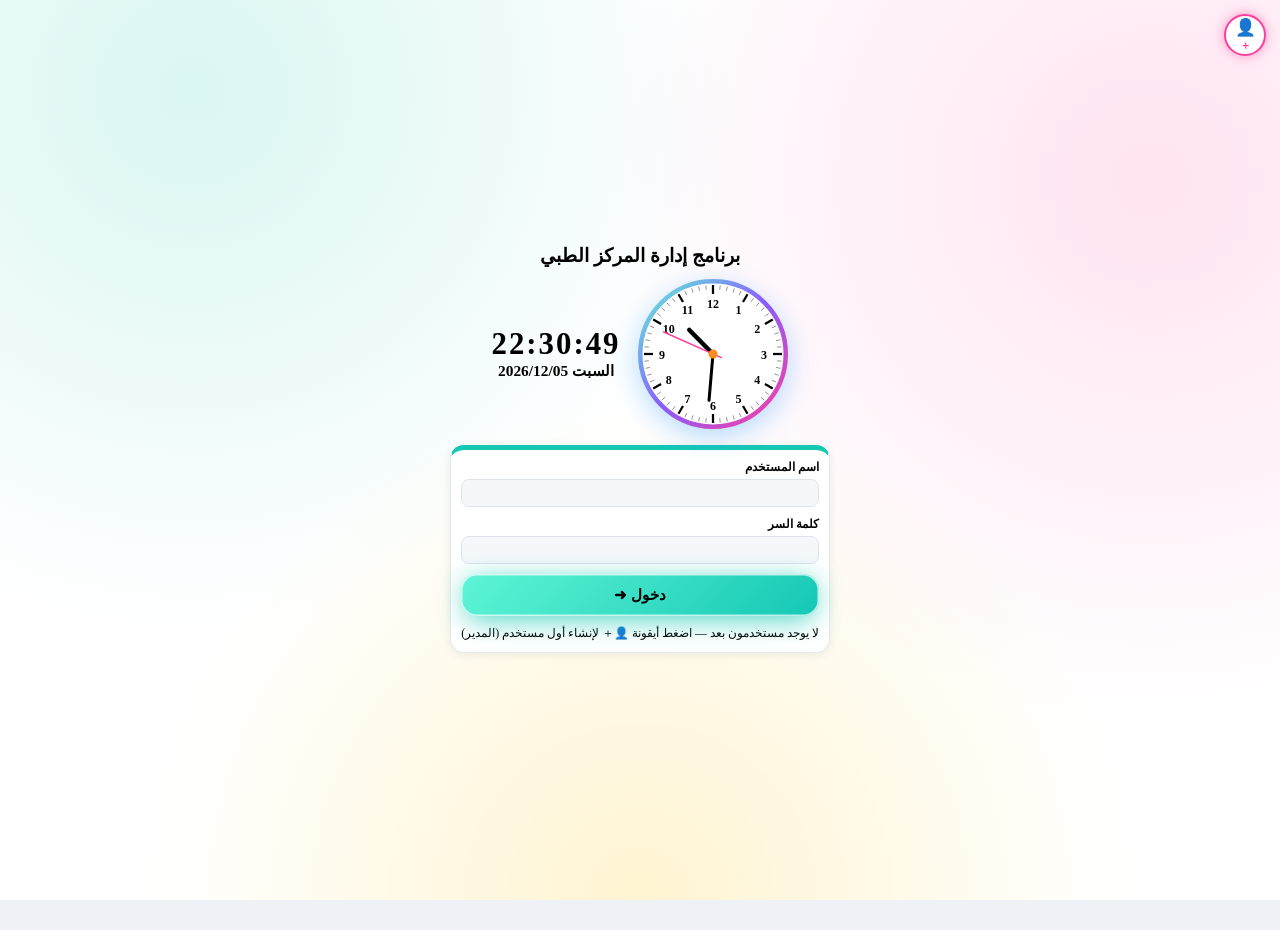
==== commit 362daf02: "تنبيه الخادم القديم مضغوط وقابل للإخفاء نهائياً Co-Authored-By: Claude Sonnet 5.5 <noreply@anthropic" ====
--- a/medical-center/demo/index.html
+++ b/medical-center/demo/index.html
@@ -287,7 +287,7 @@
 </head>
 <body>
 <div id="app"></div>
-<script>window.API_MODE='local';window.BUILD_TS=1795276224;window.SEED={"services":[{"type":"clinic","name":"عظام","price":100.0,"tax":10.0},{"type":"clinic","name":"رمد","price":100.0,"tax":10.0},{"type":"clinic","name":"باطنه وطوارئ","price":60.0,"tax":10.0},{"type":"clinic","name":"كلى والكلى الصناعية","price":100.0,"tax":10.0},{"type":"clinic","name":"جلديه","price":90.0,"tax":10.0},{"type":"clinic","name":"انف واذن","price":80.0,"tax":10.0},{"type":"clinic","name":"جهاز هضمي وكبد","price":110.0,"tax":10.0},{"type":"clinic","name":"مخ وأعصاب","price":130.0,"tax":10.0},{"type":"clinic","name":"نساء","price":100.0,"tax":10.0},{"type":"clinic","name":"تخاطب وتنمية مهارات","price":50.0,"tax":5.0},{"type":"clinic","name":"صدر","price":90.0,"tax":10.0},{"type":"clinic","name":"جراحة عامه","price":70.0,"tax":10.0},{"type":"clinic","name":"علاج طبيعى","price":50.0,"tax":10.0},{"type":"clinic","name":"مسالك بوليه","price":110.0,"tax":10.0},{"type":"clinic","name":"اسنان","price":40.0,"tax":10.0},{"type":"clinic","name":"تركيبات الاسنان","price":0,"tax":0},{"type":"clinic","name":"عمليات جراحية","price":0,"tax":0},{"type":"clinic","name":"تحاليل","price":0,"tax":0},{"type":"clinic","name":"معمل شركات","price":0,"tax":0},{"type":"clinic","name":"الحجامه","price":200.0,"tax":10.0},{"type":"clinic","name":"تخدير","price":0,"tax":0},{"type":"clinic","name":"طبيب اطفال","price":0,"tax":0},{"type":"radiology","name":"أشعة أسنان (فيلم)","price":40,"tax":0},{"type":"radiology","name":"أشعة أسنان (2 فيلم)","price":80,"tax":0},{"type":"radiology","name":"أشعة أسنان (4 أفلام)","price":160,"tax":0},{"type":"radiology","name":"أشعة عادية","price":0,"tax":0},{"type":"radiology","name":"موجات صوتية","price":250,"tax":0},{"type":"lab","name":"تحاليل","price":0,"tax":0},{"type":"lab","name":"تحاليل شركات","price":0,"tax":0},{"type":"lab","name":"معمل لاب تولاب","price":0,"tax":0},{"type":"operation","name":"عمليات جراحية","price":0,"tax":0},{"type":"operation","name":"فتح خراج","price":400,"tax":0},{"type":"operation","name":"استئصال كيس شمعي","price":450,"tax":0},{"type":"operation","name":"استئصال بواسير وشرخ شرجي","price":0,"tax":0},{"type":"operation","name":"خياطة جرح تحت مخدر موضعي","price":77,"tax":0},{"type":"operation","name":"تركيب جبيرة تحت الركبة","price":110,"tax":0},{"type":"operation","name":"جبس تحت الركبة","price":0,"tax":0},{"type":"operation","name":"طوارئ جراحة","price":0,"tax":0},{"type":"operation","name":"طوارئ عظام","price":0,"tax":0},{"type":"service","name":"كشف","price":0,"tax":0},{"type":"service","name":"استشارة","price":0,"tax":0},{"type":"service","name":"غيار","price":0,"tax":0},{"type":"service","name":"خياطة","price":0,"tax":0},{"type":"service","name":"نسبة شركات","price":0,"tax":0},{"type":"service","name":"خلع أسنان عادي (ضرس)","price":200,"tax":0},{"type":"service","name":"خلع جراحي","price":350,"tax":0},{"type":"service","name":"حشو أسنان","price":0,"tax":0},{"type":"service","name":"حشو كمبوزيت (ضرس)","price":400,"tax":0},{"type":"service","name":"حشو ليزر (ضرس)","price":400,"tax":0},{"type":"service","name":"حشو عصب (ضرس)","price":750,"tax":0},{"type":"service","name":"إزالة رواسب","price":300,"tax":0},{"type":"service","name":"طربوش بورسلين","price":1000,"tax":0},{"type":"service","name":"دعامة فايبر جلاس","price":600,"tax":0},{"type":"service","name":"علاج طبيعي (جلسة)","price":50,"tax":0},{"type":"service","name":"جلسات علاج طبيعي (6)","price":300,"tax":0},{"type":"service","name":"جلسات علاج طبيعي (12)","price":600,"tax":0},{"type":"service","name":"حجامة","price":200,"tax":0},{"type":"lab","name":"صورة دم كاملة (CBC)","price":0,"tax":0,"abbr":"CBC"},{"type":"lab","name":"سرعة الترسيب (ESR)","price":0,"tax":0,"abbr":"ESR"},{"type":"lab","name":"بروتين سي التفاعلي (CRP)","price":0,"tax":0,"abbr":"CRP"},{"type":"lab","name":"هيموجلوبين (HB)","price":0,"tax":0,"abbr":"HB"},{"type":"lab","name":"زمرة الدم وعامل ريسس (ABO/Rh)","price":0,"tax":0,"abbr":"ABO/Rh"},{"type":"lab","name":"زمن البروثرومبين (PT)","price":0,"tax":0,"abbr":"PT"},{"type":"lab","name":"زمن الثرومبوبلاستين الجزئي (PTT)","price":0,"tax":0,"abbr":"PTT"},{"type":"lab","name":"نسبة التجلط الدولية (INR)","price":0,"tax":0,"abbr":"INR"},{"type":"lab","name":"سكر صائم (FBS)","price":0,"tax":0,"abbr":"FBS"},{"type":"lab","name":"سكر فطار (2hPP)","price":0,"tax":0,"abbr":"2hPP"},{"type":"lab","name":"سكر عشوائي (RBS)","price":0,"tax":0,"abbr":"RBS"},{"type":"lab","name":"سكر تراكمي (HbA1c)","price":0,"tax":0,"abbr":"HbA1c"},{"type":"lab","name":"منحنى السكر (GTT)","price":0,"tax":0,"abbr":"GTT"},{"type":"lab","name":"وظائف كبد (LFT)","price":0,"tax":0,"abbr":"LFT"},{"type":"lab","name":"انزيم ALT (SGPT/ALT)","price":0,"tax":0,"abbr":"SGPT/ALT"},{"type":"lab","name":"انزيم AST (SGOT/AST)","price":0,"tax":0,"abbr":"SGOT/AST"},{"type":"lab","name":"فوسفاتيز قلوي (ALP)","price":0,"tax":0,"abbr":"ALP"},{"type":"lab","name":"جاما جي تي (GGT)","price":0,"tax":0,"abbr":"GGT"},{"type":"lab","name":"بيليروبين كلي ومباشر (Bil)","price":0,"tax":0,"abbr":"Bil"},{"type":"lab","name":"ألبومين (Alb)","price":0,"tax":0,"abbr":"Alb"},{"type":"lab","name":"بروتين كلي (TP)","price":0,"tax":0,"abbr":"TP"},{"type":"lab","name":"وظائف كلى (KFT)","price":0,"tax":0,"abbr":"KFT"},{"type":"lab","name":"يوريا (Urea)","price":0,"tax":0,"abbr":"Urea"},{"type":"lab","name":"كرياتينين (Creat)","price":0,"tax":0,"abbr":"Creat"},{"type":"lab","name":"حمض اليوريك (UA)","price":0,"tax":0,"abbr":"UA"},{"type":"lab","name":"صوديوم (Na)","price":0,"tax":0,"abbr":"Na"},{"type":"lab","name":"بوتاسيوم (K)","price":0,"tax":0,"abbr":"K"},{"type":"lab","name":"كالسيوم (Ca)","price":0,"tax":0,"abbr":"Ca"},{"type":"lab","name":"فوسفور (P)","price":0,"tax":0,"abbr":"P"},{"type":"lab","name":"مغنيسيوم (Mg)","price":0,"tax":0,"abbr":"Mg"},{"type":"lab","name":"حديد (Fe)","price":0,"tax":0,"abbr":"Fe"},{"type":"lab","name":"سعة ارتباط الحديد (TIBC)","price":0,"tax":0,"abbr":"TIBC"},{"type":"lab","name":"فيريتين (Ferritin)","price":0,"tax":0,"abbr":"Ferritin"},{"type":"lab","name":"دهون ثلاثية (TG)","price":0,"tax":0,"abbr":"TG"},{"type":"lab","name":"كوليسترول كلي (Chol)","price":0,"tax":0,"abbr":"Chol"},{"type":"lab","name":"كوليسترول HDL (HDL)","price":0,"tax":0,"abbr":"HDL"},{"type":"lab","name":"كوليسترول LDL (LDL)","price":0,"tax":0,"abbr":"LDL"},{"type":"lab","name":"ملف دهون كامل (Lipid Profile)","price":0,"tax":0,"abbr":"Lipid Profile"},{"type":"lab","name":"الغدة الدرقية TSH (TSH)","price":0,"tax":0,"abbr":"TSH"},{"type":"lab","name":"هرمون T3 الحر (FT3)","price":0,"tax":0,"abbr":"FT3"},{"type":"lab","name":"هرمون T4 الحر (FT4)","price":0,"tax":0,"abbr":"FT4"},{"type":"lab","name":"فيتامين د (Vit D)","price":0,"tax":0,"abbr":"Vit D"},{"type":"lab","name":"فيتامين ب12 (Vit B12)","price":0,"tax":0,"abbr":"Vit B12"},{"type":"lab","name":"حمض الفوليك (Folic)","price":0,"tax":0,"abbr":"Folic"},{"type":"lab","name":"هرمون الحليب (PRL)","price":0,"tax":0,"abbr":"PRL"},{"type":"lab","name":"هرمون FSH (FSH)","price":0,"tax":0,"abbr":"FSH"},{"type":"lab","name":"هرمون LH (LH)","price":0,"tax":0,"abbr":"LH"},{"type":"lab","name":"استراديول (E2)","price":0,"tax":0,"abbr":"E2"},{"type":"lab","name":"بروجيستيرون (PROG)","price":0,"tax":0,"abbr":"PROG"},{"type":"lab","name":"تستوستيرون (TESTO)","price":0,"tax":0,"abbr":"TESTO"},{"type":"lab","name":"هرمون الحمل الكمي (B-hCG)","price":0,"tax":0,"abbr":"B-hCG"},{"type":"lab","name":"اختبار حمل في البول (UPT)","price":0,"tax":0,"abbr":"UPT"},{"type":"lab","name":"تحليل بول كامل (Urine Analysis)","price":0,"tax":0,"abbr":"Urine Analysis"},{"type":"lab","name":"مزرعة بول (Urine C/S)","price":0,"tax":0,"abbr":"Urine C/S"},{"type":"lab","name":"تحليل براز (Stool Analysis)","price":0,"tax":0,"abbr":"Stool Analysis"},{"type":"lab","name":"مزرعة براز (Stool C/S)","price":0,"tax":0,"abbr":"Stool C/S"},{"type":"lab","name":"مسحة حلق مزرعة (Throat C/S)","price":0,"tax":0,"abbr":"Throat C/S"},{"type":"lab","name":"مزرعة دم (Blood C/S)","price":0,"tax":0,"abbr":"Blood C/S"},{"type":"lab","name":"أمصال الروماتيزم (RF)","price":0,"tax":0,"abbr":"RF"},{"type":"lab","name":"ASO (ASO)","price":0,"tax":0,"abbr":"ASO"},{"type":"lab","name":"أجسام مضادة نووية (ANA)","price":0,"tax":0,"abbr":"ANA"},{"type":"lab","name":"فيروس الكبد سي (HCV Ab)","price":0,"tax":0,"abbr":"HCV Ab"},{"type":"lab","name":"فيروس الكبد بي (HBsAg)","price":0,"tax":0,"abbr":"HBsAg"},{"type":"lab","name":"فيروس نقص المناعة (HIV)","price":0,"tax":0,"abbr":"HIV"},{"type":"lab","name":"فحص الزهري (VDRL)","price":0,"tax":0,"abbr":"VDRL"},{"type":"lab","name":"اختبار هيليكوباكتر بيلوري (H. pylori)","price":0,"tax":0,"abbr":"H. pylori"},{"type":"lab","name":"مستضد البروستاتا (PSA)","price":0,"tax":0,"abbr":"PSA"},{"type":"lab","name":"مؤشر أورام CEA (CEA)","price":0,"tax":0,"abbr":"CEA"},{"type":"lab","name":"مؤشر أورام AFP (AFP)","price":0,"tax":0,"abbr":"AFP"},{"type":"lab","name":"انزيم القلب CK-MB (CK-MB)","price":0,"tax":0,"abbr":"CK-MB"},{"type":"lab","name":"تروبونين (Troponin)","price":0,"tax":0,"abbr":"Troponin"},{"type":"lab","name":"انزيمات الباكرياس أميليز (Amylase)","price":0,"tax":0,"abbr":"Amylase"},{"type":"lab","name":"ليباز (Lipase)","price":0,"tax":0,"abbr":"Lipase"},{"type":"lab","name":"LDH (LDH)","price":0,"tax":0,"abbr":"LDH"},{"type":"lab","name":"D-Dimer (D-Dimer)","price":0,"tax":0,"abbr":"D-Dimer"},{"type":"lab","name":"تعداد الشبكيات (Retics)","price":0,"tax":0,"abbr":"Retics"},{"type":"lab","name":"عدد الصفائح (PLT)","price":0,"tax":0,"abbr":"PLT"},{"type":"lab","name":"صورة دم بالمجهر (Blood Film)","price":0,"tax":0,"abbr":"Blood Film"},{"type":"lab","name":"نسبة الأنسولين (Insulin)","price":0,"tax":0,"abbr":"Insulin"},{"type":"lab","name":"كورتيزول (Cortisol)","price":0,"tax":0,"abbr":"Cortisol"},{"type":"lab","name":"بول 24 ساعة بروتين (24h Urine Protein)","price":0,"tax":0,"abbr":"24h Urine Protein"},{"type":"lab","name":"نسبة الألبومين للكرياتينين في البول (ACR)","price":0,"tax":0,"abbr":"ACR"},{"type":"radiology","name":"أشعة صدر (Chest X-Ray)","price":0,"tax":0,"abbr":"Chest X-Ray"},{"type":"radiology","name":"أشعة بطن (Abdomen X-Ray)","price":0,"tax":0,"abbr":"Abdomen X-Ray"},{"type":"radiology","name":"أشعة عمود فقري عنقي (C-Spine X-Ray)","price":0,"tax":0,"abbr":"C-Spine X-Ray"},{"type":"radiology","name":"أشعة عمود فقري قطني (L-Spine X-Ray)","price":0,"tax":0,"abbr":"L-Spine X-Ray"},{"type":"radiology","name":"أشعة عمود فقري ظهري (D-Spine X-Ray)","price":0,"tax":0,"abbr":"D-Spine X-Ray"},{"type":"radiology","name":"أشعة حوض (Pelvis X-Ray)","price":0,"tax":0,"abbr":"Pelvis X-Ray"},{"type":"radiology","name":"أشعة ركبة (Knee X-Ray)","price":0,"tax":0,"abbr":"Knee X-Ray"},{"type":"radiology","name":"أشعة كتف (Shoulder X-Ray)","price":0,"tax":0,"abbr":"Shoulder X-Ray"},{"type":"radiology","name":"أشعة قدم (Foot X-Ray)","price":0,"tax":0,"abbr":"Foot X-Ray"},{"type":"radiology","name":"أشعة كف اليد (Hand X-Ray)","price":0,"tax":0,"abbr":"Hand X-Ray"},{"type":"radiology","name":"أشعة جيوب أنفية (PNS X-Ray)","price":0,"tax":0,"abbr":"PNS X-Ray"},{"type":"radiology","name":"أشعة أسنان بانوراما (OPG)","price":0,"tax":0,"abbr":"OPG"},{"type":"radiology","name":"موجات صوتية على البطن والحوض (US Abd & Pelvis)","price":0,"tax":0,"abbr":"US Abd & Pelvis"},{"type":"radiology","name":"موجات صوتية على الكلى والمسالك (US KUB)","price":0,"tax":0,"abbr":"US KUB"},{"type":"radiology","name":"موجات صوتية على الغدة الدرقية (US Thyroid)","price":0,"tax":0,"abbr":"US Thyroid"},{"type":"radiology","name":"موجات صوتية على الثدي (US Breast)","price":0,"tax":0,"abbr":"US Breast"},{"type":"radiology","name":"موجات صوتية على الحوض (US Pelvis)","price":0,"tax":0,"abbr":"US Pelvis"},{"type":"radiology","name":"موجات صوتية على البروستاتا (US Prostate)","price":0,"tax":0,"abbr":"US Prostate"},{"type":"radiology","name":"موجات صوتية على الرقبة (US Neck)","price":0,"tax":0,"abbr":"US Neck"},{"type":"radiology","name":"موجات صوتية دوبلر على الأوردة (Venous Doppler)","price":0,"tax":0,"abbr":"Venous Doppler"},{"type":"radiology","name":"موجات صوتية دوبلر على الشرايين (Arterial Doppler)","price":0,"tax":0,"abbr":"Arterial Doppler"},{"type":"radiology","name":"متابعة حمل بالموجات الصوتية (Obstetric US)","price":0,"tax":0,"abbr":"Obstetric US"},{"type":"radiology","name":"موجات صوتية على الخصية (US Scrotum)","price":0,"tax":0,"abbr":"US Scrotum"},{"type":"radiology","name":"موجات صوتية على الأنسجة الرخوة (US Soft Tissue)","price":0,"tax":0,"abbr":"US Soft Tissue"},{"type":"radiology","name":"موجات صوتية على المفاصل (MSK US)","price":0,"tax":0,"abbr":"MSK US"},{"type":"radiology","name":"رسم قلب (ECG)","price":0,"tax":0,"abbr":"ECG"},{"type":"radiology","name":"إيكو على القلب (Echo)","price":0,"tax":0,"abbr":"Echo"},{"type":"radiology","name":"رسم عصب (NCV)","price":0,"tax":0,"abbr":"NCV"},{"type":"radiology","name":"رسم عضلات (EMG)","price":0,"tax":0,"abbr":"EMG"},{"type":"radiology","name":"رسم مخ (EEG)","price":0,"tax":0,"abbr":"EEG"},{"type":"radiology","name":"أشعة مقطعية على المخ (CT Brain)","price":0,"tax":0,"abbr":"CT Brain"},{"type":"radiology","name":"أشعة مقطعية على الصدر (CT Chest)","price":0,"tax":0,"abbr":"CT Chest"},{"type":"radiology","name":"أشعة مقطعية على البطن والحوض (CT Abd & Pelvis)","price":0,"tax":0,"abbr":"CT Abd & Pelvis"},{"type":"radiology","name":"أشعة مقطعية على الجيوب الأنفية (CT PNS)","price":0,"tax":0,"abbr":"CT PNS"},{"type":"radiology","name":"أشعة مقطعية على العمود الفقري القطني (CT L-Spine)","price":0,"tax":0,"abbr":"CT L-Spine"},{"type":"radiology","name":"أشعة رنين مغناطيسي على المخ (MRI Brain)","price":0,"tax":0,"abbr":"MRI Brain"},{"type":"radiology","name":"أشعة رنين على العمود الفقري القطني (MRI L-Spine)","price":0,"tax":0,"abbr":"MRI L-Spine"},{"type":"radiology","name":"أشعة رنين على العمود الفقري العنقي (MRI C-Spine)","price":0,"tax":0,"abbr":"MRI C-Spine"},{"type":"radiology","name":"أشعة رنين على الركبة (MRI Knee)","price":0,"tax":0,"abbr":"MRI Knee"},{"type":"radiology","name":"أشعة رنين على الكتف (MRI Shoulder)","price":0,"tax":0,"abbr":"MRI Shoulder"},{"type":"radiology","name":"أشعة ماموجرام (Mammography)","price":0,"tax":0,"abbr":"Mammography"},{"type":"radiology","name":"قياس كثافة العظام (DEXA)","price":0,"tax":0,"abbr":"DEXA"},{"type":"radiology","name":"أشعة بالصبغة على المسالك (IVU)","price":0,"tax":0,"abbr":"IVU"},{"type":"radiology","name":"أشعة بالصبغة على الرحم (HSG)","price":0,"tax":0,"abbr":"HSG"},{"type":"radiology","name":"أشعة بالصبغة على المريء والمعدة (Barium Swallow/Meal)","price":0,"tax":0,"abbr":"Barium Swallow/Meal"}],"doctors":[{"name":"عبدالغنى احمد","clinic":"جراحة عامه","percent":60.0,"fixed":200.0,"opPercent":0},{"name":"ياسر طه","clinic":"تخدير","percent":100.0,"fixed":0,"opPercent":0},{"name":"ايه رأفت","clinic":"اسنان","percent":40.0,"fixed":0,"opPercent":0},{"name":"كامل ربيع","clinic":"تحاليل","percent":0,"fixed":0,"opPercent":0},{"name":"عمر محمود","clinic":"اسنان","percent":40.0,"fixed":0,"opPercent":0},{"name":"اسماء محمد","clinic":"نساء","percent":60.0,"fixed":0,"opPercent":0},{"name":"احمد عبدالحميد","clinic":"عظام","percent":60.0,"fixed":200.0,"opPercent":0},{"name":"اسلام السيد","clinic":"باطنه وطوارئ","percent":50.0,"fixed":500.0,"opPercent":0},{"name":"محمد صلاح","clinic":"علاج طبيعى","percent":50.0,"fixed":0,"opPercent":0},{"name":"كريم مشالى","clinic":"اسنان","percent":50.0,"fixed":0,"opPercent":0},{"name":"حسنى جمال","clinic":"طبيب اطفال","percent":100.0,"fixed":0,"opPercent":0},{"name":"محمد الجمل","clinic":"عظام","percent":70.0,"fixed":100.0,"opPercent":0},{"name":"محمد شاكر","clinic":"اسنان","percent":40.0,"fixed":0,"opPercent":0},{"name":"محمد طه","clinic":"جهاز هضمي وكبد","percent":50.0,"fixed":200.0,"opPercent":0},{"name":"ندى عادل","clinic":"اسنان","percent":40.0,"fixed":0,"opPercent":0},{"name":"اشرف الالفى","clinic":"باطنه وطوارئ","percent":50.0,"fixed":500.0,"opPercent":0},{"name":"جمال الخولى","clinic":"مسالك بوليه","percent":60.0,"fixed":0,"opPercent":0},{"name":"محمد عباس","clinic":"رمد","percent":60.0,"fixed":0,"opPercent":0},{"name":"منصور مهدى","clinic":"صدر","percent":60.0,"fixed":200.0,"opPercent":0},{"name":"احمد اشرف","clinic":"باطنه وطوارئ","percent":50.0,"fixed":500.0,"opPercent":0},{"name":"عاطف حسن","clinic":"كلى والكلى الصناعية","percent":60.0,"fixed":0,"opPercent":0},{"name":"هانم عبدالفتاح الدموكي","clinic":"تخاطب وتنمية مهارات","percent":50.0,"fixed":0,"opPercent":0},{"name":"اسماء محمد","clinic":"عمليات جراحية","percent":60.0,"fixed":0,"opPercent":0},{"name":"يارا بهاء","clinic":"جلديه","percent":60.0,"fixed":200.0,"opPercent":0},{"name":"جمال هنداوى","clinic":"اسنان","percent":40.0,"fixed":0,"opPercent":0},{"name":"على محجوب","clinic":"انف واذن","percent":60.0,"fixed":0,"opPercent":0},{"name":"علاء الدين محمود","clinic":"مخ وأعصاب","percent":60.0,"fixed":0,"opPercent":0},{"name":"محمد ايمن","clinic":"باطنه وطوارئ","percent":50.0,"fixed":500.0,"opPercent":0},{"name":"على محجوب","clinic":"عمليات جراحية","percent":45.0,"fixed":0,"opPercent":0},{"name":"عبدالغنى احمد","clinic":"عمليات جراحية","percent":60.0,"fixed":0,"opPercent":0},{"name":"محمد صلاح","clinic":"الحجامه","percent":0,"fixed":0,"opPercent":0},{"name":"اميره بهاء","clinic":"رمد","percent":60.0,"fixed":200.0,"opPercent":0},{"name":"عبدالرحمن على","clinic":"جلديه","percent":60.0,"fixed":200.0,"opPercent":0},{"name":"سوسن محمود","clinic":"نساء","percent":50.0,"fixed":0,"opPercent":0}],"companies":[{"name":"AXA","fee":160.0},{"name":"الاهلى للخدمات الطبية","fee":100.0},{"name":"DMS","fee":175.0},{"name":"Careplus","fee":180.0},{"name":"المشرق","fee":150.0},{"name":"EGYMED","fee":200.0},{"name":"SMART","fee":160.0},{"name":"Nextcare","fee":140.0}],"staff":[{"name":"حماده حسن محمود"},{"name":"سعد سعيد ناجي"},{"name":"احمد عبدالسلام"},{"name":"منى عبدالعزيز عبد الوهاب"},{"name":"عواطف علي عبدالعظيم"},{"name":"ايمان فؤاد علي"},{"name":"هبه محمود رمضان"},{"name":"فاطمه فتحي عبد الوارث"}],"expenseCats":["مصاريف متنوعة","زيت","مصاريف تشغيل","مصاريف نقل","تجهيزات طبيه وأخرى","بنزين","مكأفات","مكأفات عمليات","بوفية","مصروفات محطة المياه","صيانه","تراخيص ورسوم وكارتات وجراج","جاز","مصروفات المصعد","رسوم تراخيص طبيه","انتقالات","مصروفات نقل","اتصالات وتليفون وانترنت","دعايا","مطبوعات","أدوات كتابيه","سباكه","نثريات وإكراميات ومصروفات أخرى","بوفيه","بدل ضيافه","مصروفات نظافه","كهرباء","نجاره ودهانات","اجهزة كهربائيه","إيصالات كهرباء","إيصال مياه","إيصال ضرائب","صيانة أجهزه طبيه","معمل لاب تولاب","مستلزمات معمل","تركيبات أسنان","مستلزمات أسنان","مستلزمات طبيه وأدويه","مرتبات الموظفين والعمال","اجور الأطباء والتمريض","مكافآت","بدلات","حوافز","مصروفات التأمين الصحي","الرد النقدي"]};</script>
+<script>window.API_MODE='local';window.BUILD_TS=1795370313;window.SEED={"services":[{"type":"clinic","name":"عظام","price":100.0,"tax":10.0},{"type":"clinic","name":"رمد","price":100.0,"tax":10.0},{"type":"clinic","name":"باطنه وطوارئ","price":60.0,"tax":10.0},{"type":"clinic","name":"كلى والكلى الصناعية","price":100.0,"tax":10.0},{"type":"clinic","name":"جلديه","price":90.0,"tax":10.0},{"type":"clinic","name":"انف واذن","price":80.0,"tax":10.0},{"type":"clinic","name":"جهاز هضمي وكبد","price":110.0,"tax":10.0},{"type":"clinic","name":"مخ وأعصاب","price":130.0,"tax":10.0},{"type":"clinic","name":"نساء","price":100.0,"tax":10.0},{"type":"clinic","name":"تخاطب وتنمية مهارات","price":50.0,"tax":5.0},{"type":"clinic","name":"صدر","price":90.0,"tax":10.0},{"type":"clinic","name":"جراحة عامه","price":70.0,"tax":10.0},{"type":"clinic","name":"علاج طبيعى","price":50.0,"tax":10.0},{"type":"clinic","name":"مسالك بوليه","price":110.0,"tax":10.0},{"type":"clinic","name":"اسنان","price":40.0,"tax":10.0},{"type":"clinic","name":"تركيبات الاسنان","price":0,"tax":0},{"type":"clinic","name":"عمليات جراحية","price":0,"tax":0},{"type":"clinic","name":"تحاليل","price":0,"tax":0},{"type":"clinic","name":"معمل شركات","price":0,"tax":0},{"type":"clinic","name":"الحجامه","price":200.0,"tax":10.0},{"type":"clinic","name":"تخدير","price":0,"tax":0},{"type":"clinic","name":"طبيب اطفال","price":0,"tax":0},{"type":"radiology","name":"أشعة أسنان (فيلم)","price":40,"tax":0},{"type":"radiology","name":"أشعة أسنان (2 فيلم)","price":80,"tax":0},{"type":"radiology","name":"أشعة أسنان (4 أفلام)","price":160,"tax":0},{"type":"radiology","name":"أشعة عادية","price":0,"tax":0},{"type":"radiology","name":"موجات صوتية","price":250,"tax":0},{"type":"lab","name":"تحاليل","price":0,"tax":0},{"type":"lab","name":"تحاليل شركات","price":0,"tax":0},{"type":"lab","name":"معمل لاب تولاب","price":0,"tax":0},{"type":"operation","name":"عمليات جراحية","price":0,"tax":0},{"type":"operation","name":"فتح خراج","price":400,"tax":0},{"type":"operation","name":"استئصال كيس شمعي","price":450,"tax":0},{"type":"operation","name":"استئصال بواسير وشرخ شرجي","price":0,"tax":0},{"type":"operation","name":"خياطة جرح تحت مخدر موضعي","price":77,"tax":0},{"type":"operation","name":"تركيب جبيرة تحت الركبة","price":110,"tax":0},{"type":"operation","name":"جبس تحت الركبة","price":0,"tax":0},{"type":"operation","name":"طوارئ جراحة","price":0,"tax":0},{"type":"operation","name":"طوارئ عظام","price":0,"tax":0},{"type":"service","name":"كشف","price":0,"tax":0},{"type":"service","name":"استشارة","price":0,"tax":0},{"type":"service","name":"غيار","price":0,"tax":0},{"type":"service","name":"خياطة","price":0,"tax":0},{"type":"service","name":"نسبة شركات","price":0,"tax":0},{"type":"service","name":"خلع أسنان عادي (ضرس)","price":200,"tax":0},{"type":"service","name":"خلع جراحي","price":350,"tax":0},{"type":"service","name":"حشو أسنان","price":0,"tax":0},{"type":"service","name":"حشو كمبوزيت (ضرس)","price":400,"tax":0},{"type":"service","name":"حشو ليزر (ضرس)","price":400,"tax":0},{"type":"service","name":"حشو عصب (ضرس)","price":750,"tax":0},{"type":"service","name":"إزالة رواسب","price":300,"tax":0},{"type":"service","name":"طربوش بورسلين","price":1000,"tax":0},{"type":"service","name":"دعامة فايبر جلاس","price":600,"tax":0},{"type":"service","name":"علاج طبيعي (جلسة)","price":50,"tax":0},{"type":"service","name":"جلسات علاج طبيعي (6)","price":300,"tax":0},{"type":"service","name":"جلسات علاج طبيعي (12)","price":600,"tax":0},{"type":"service","name":"حجامة","price":200,"tax":0},{"type":"lab","name":"صورة دم كاملة (CBC)","price":0,"tax":0,"abbr":"CBC"},{"type":"lab","name":"سرعة الترسيب (ESR)","price":0,"tax":0,"abbr":"ESR"},{"type":"lab","name":"بروتين سي التفاعلي (CRP)","price":0,"tax":0,"abbr":"CRP"},{"type":"lab","name":"هيموجلوبين (HB)","price":0,"tax":0,"abbr":"HB"},{"type":"lab","name":"زمرة الدم وعامل ريسس (ABO/Rh)","price":0,"tax":0,"abbr":"ABO/Rh"},{"type":"lab","name":"زمن البروثرومبين (PT)","price":0,"tax":0,"abbr":"PT"},{"type":"lab","name":"زمن الثرومبوبلاستين الجزئي (PTT)","price":0,"tax":0,"abbr":"PTT"},{"type":"lab","name":"نسبة التجلط الدولية (INR)","price":0,"tax":0,"abbr":"INR"},{"type":"lab","name":"سكر صائم (FBS)","price":0,"tax":0,"abbr":"FBS"},{"type":"lab","name":"سكر فطار (2hPP)","price":0,"tax":0,"abbr":"2hPP"},{"type":"lab","name":"سكر عشوائي (RBS)","price":0,"tax":0,"abbr":"RBS"},{"type":"lab","name":"سكر تراكمي (HbA1c)","price":0,"tax":0,"abbr":"HbA1c"},{"type":"lab","name":"منحنى السكر (GTT)","price":0,"tax":0,"abbr":"GTT"},{"type":"lab","name":"وظائف كبد (LFT)","price":0,"tax":0,"abbr":"LFT"},{"type":"lab","name":"انزيم ALT (SGPT/ALT)","price":0,"tax":0,"abbr":"SGPT/ALT"},{"type":"lab","name":"انزيم AST (SGOT/AST)","price":0,"tax":0,"abbr":"SGOT/AST"},{"type":"lab","name":"فوسفاتيز قلوي (ALP)","price":0,"tax":0,"abbr":"ALP"},{"type":"lab","name":"جاما جي تي (GGT)","price":0,"tax":0,"abbr":"GGT"},{"type":"lab","name":"بيليروبين كلي ومباشر (Bil)","price":0,"tax":0,"abbr":"Bil"},{"type":"lab","name":"ألبومين (Alb)","price":0,"tax":0,"abbr":"Alb"},{"type":"lab","name":"بروتين كلي (TP)","price":0,"tax":0,"abbr":"TP"},{"type":"lab","name":"وظائف كلى (KFT)","price":0,"tax":0,"abbr":"KFT"},{"type":"lab","name":"يوريا (Urea)","price":0,"tax":0,"abbr":"Urea"},{"type":"lab","name":"كرياتينين (Creat)","price":0,"tax":0,"abbr":"Creat"},{"type":"lab","name":"حمض اليوريك (UA)","price":0,"tax":0,"abbr":"UA"},{"type":"lab","name":"صوديوم (Na)","price":0,"tax":0,"abbr":"Na"},{"type":"lab","name":"بوتاسيوم (K)","price":0,"tax":0,"abbr":"K"},{"type":"lab","name":"كالسيوم (Ca)","price":0,"tax":0,"abbr":"Ca"},{"type":"lab","name":"فوسفور (P)","price":0,"tax":0,"abbr":"P"},{"type":"lab","name":"مغنيسيوم (Mg)","price":0,"tax":0,"abbr":"Mg"},{"type":"lab","name":"حديد (Fe)","price":0,"tax":0,"abbr":"Fe"},{"type":"lab","name":"سعة ارتباط الحديد (TIBC)","price":0,"tax":0,"abbr":"TIBC"},{"type":"lab","name":"فيريتين (Ferritin)","price":0,"tax":0,"abbr":"Ferritin"},{"type":"lab","name":"دهون ثلاثية (TG)","price":0,"tax":0,"abbr":"TG"},{"type":"lab","name":"كوليسترول كلي (Chol)","price":0,"tax":0,"abbr":"Chol"},{"type":"lab","name":"كوليسترول HDL (HDL)","price":0,"tax":0,"abbr":"HDL"},{"type":"lab","name":"كوليسترول LDL (LDL)","price":0,"tax":0,"abbr":"LDL"},{"type":"lab","name":"ملف دهون كامل (Lipid Profile)","price":0,"tax":0,"abbr":"Lipid Profile"},{"type":"lab","name":"الغدة الدرقية TSH (TSH)","price":0,"tax":0,"abbr":"TSH"},{"type":"lab","name":"هرمون T3 الحر (FT3)","price":0,"tax":0,"abbr":"FT3"},{"type":"lab","name":"هرمون T4 الحر (FT4)","price":0,"tax":0,"abbr":"FT4"},{"type":"lab","name":"فيتامين د (Vit D)","price":0,"tax":0,"abbr":"Vit D"},{"type":"lab","name":"فيتامين ب12 (Vit B12)","price":0,"tax":0,"abbr":"Vit B12"},{"type":"lab","name":"حمض الفوليك (Folic)","price":0,"tax":0,"abbr":"Folic"},{"type":"lab","name":"هرمون الحليب (PRL)","price":0,"tax":0,"abbr":"PRL"},{"type":"lab","name":"هرمون FSH (FSH)","price":0,"tax":0,"abbr":"FSH"},{"type":"lab","name":"هرمون LH (LH)","price":0,"tax":0,"abbr":"LH"},{"type":"lab","name":"استراديول (E2)","price":0,"tax":0,"abbr":"E2"},{"type":"lab","name":"بروجيستيرون (PROG)","price":0,"tax":0,"abbr":"PROG"},{"type":"lab","name":"تستوستيرون (TESTO)","price":0,"tax":0,"abbr":"TESTO"},{"type":"lab","name":"هرمون الحمل الكمي (B-hCG)","price":0,"tax":0,"abbr":"B-hCG"},{"type":"lab","name":"اختبار حمل في البول (UPT)","price":0,"tax":0,"abbr":"UPT"},{"type":"lab","name":"تحليل بول كامل (Urine Analysis)","price":0,"tax":0,"abbr":"Urine Analysis"},{"type":"lab","name":"مزرعة بول (Urine C/S)","price":0,"tax":0,"abbr":"Urine C/S"},{"type":"lab","name":"تحليل براز (Stool Analysis)","price":0,"tax":0,"abbr":"Stool Analysis"},{"type":"lab","name":"مزرعة براز (Stool C/S)","price":0,"tax":0,"abbr":"Stool C/S"},{"type":"lab","name":"مسحة حلق مزرعة (Throat C/S)","price":0,"tax":0,"abbr":"Throat C/S"},{"type":"lab","name":"مزرعة دم (Blood C/S)","price":0,"tax":0,"abbr":"Blood C/S"},{"type":"lab","name":"أمصال الروماتيزم (RF)","price":0,"tax":0,"abbr":"RF"},{"type":"lab","name":"ASO (ASO)","price":0,"tax":0,"abbr":"ASO"},{"type":"lab","name":"أجسام مضادة نووية (ANA)","price":0,"tax":0,"abbr":"ANA"},{"type":"lab","name":"فيروس الكبد سي (HCV Ab)","price":0,"tax":0,"abbr":"HCV Ab"},{"type":"lab","name":"فيروس الكبد بي (HBsAg)","price":0,"tax":0,"abbr":"HBsAg"},{"type":"lab","name":"فيروس نقص المناعة (HIV)","price":0,"tax":0,"abbr":"HIV"},{"type":"lab","name":"فحص الزهري (VDRL)","price":0,"tax":0,"abbr":"VDRL"},{"type":"lab","name":"اختبار هيليكوباكتر بيلوري (H. pylori)","price":0,"tax":0,"abbr":"H. pylori"},{"type":"lab","name":"مستضد البروستاتا (PSA)","price":0,"tax":0,"abbr":"PSA"},{"type":"lab","name":"مؤشر أورام CEA (CEA)","price":0,"tax":0,"abbr":"CEA"},{"type":"lab","name":"مؤشر أورام AFP (AFP)","price":0,"tax":0,"abbr":"AFP"},{"type":"lab","name":"انزيم القلب CK-MB (CK-MB)","price":0,"tax":0,"abbr":"CK-MB"},{"type":"lab","name":"تروبونين (Troponin)","price":0,"tax":0,"abbr":"Troponin"},{"type":"lab","name":"انزيمات الباكرياس أميليز (Amylase)","price":0,"tax":0,"abbr":"Amylase"},{"type":"lab","name":"ليباز (Lipase)","price":0,"tax":0,"abbr":"Lipase"},{"type":"lab","name":"LDH (LDH)","price":0,"tax":0,"abbr":"LDH"},{"type":"lab","name":"D-Dimer (D-Dimer)","price":0,"tax":0,"abbr":"D-Dimer"},{"type":"lab","name":"تعداد الشبكيات (Retics)","price":0,"tax":0,"abbr":"Retics"},{"type":"lab","name":"عدد الصفائح (PLT)","price":0,"tax":0,"abbr":"PLT"},{"type":"lab","name":"صورة دم بالمجهر (Blood Film)","price":0,"tax":0,"abbr":"Blood Film"},{"type":"lab","name":"نسبة الأنسولين (Insulin)","price":0,"tax":0,"abbr":"Insulin"},{"type":"lab","name":"كورتيزول (Cortisol)","price":0,"tax":0,"abbr":"Cortisol"},{"type":"lab","name":"بول 24 ساعة بروتين (24h Urine Protein)","price":0,"tax":0,"abbr":"24h Urine Protein"},{"type":"lab","name":"نسبة الألبومين للكرياتينين في البول (ACR)","price":0,"tax":0,"abbr":"ACR"},{"type":"radiology","name":"أشعة صدر (Chest X-Ray)","price":0,"tax":0,"abbr":"Chest X-Ray"},{"type":"radiology","name":"أشعة بطن (Abdomen X-Ray)","price":0,"tax":0,"abbr":"Abdomen X-Ray"},{"type":"radiology","name":"أشعة عمود فقري عنقي (C-Spine X-Ray)","price":0,"tax":0,"abbr":"C-Spine X-Ray"},{"type":"radiology","name":"أشعة عمود فقري قطني (L-Spine X-Ray)","price":0,"tax":0,"abbr":"L-Spine X-Ray"},{"type":"radiology","name":"أشعة عمود فقري ظهري (D-Spine X-Ray)","price":0,"tax":0,"abbr":"D-Spine X-Ray"},{"type":"radiology","name":"أشعة حوض (Pelvis X-Ray)","price":0,"tax":0,"abbr":"Pelvis X-Ray"},{"type":"radiology","name":"أشعة ركبة (Knee X-Ray)","price":0,"tax":0,"abbr":"Knee X-Ray"},{"type":"radiology","name":"أشعة كتف (Shoulder X-Ray)","price":0,"tax":0,"abbr":"Shoulder X-Ray"},{"type":"radiology","name":"أشعة قدم (Foot X-Ray)","price":0,"tax":0,"abbr":"Foot X-Ray"},{"type":"radiology","name":"أشعة كف اليد (Hand X-Ray)","price":0,"tax":0,"abbr":"Hand X-Ray"},{"type":"radiology","name":"أشعة جيوب أنفية (PNS X-Ray)","price":0,"tax":0,"abbr":"PNS X-Ray"},{"type":"radiology","name":"أشعة أسنان بانوراما (OPG)","price":0,"tax":0,"abbr":"OPG"},{"type":"radiology","name":"موجات صوتية على البطن والحوض (US Abd & Pelvis)","price":0,"tax":0,"abbr":"US Abd & Pelvis"},{"type":"radiology","name":"موجات صوتية على الكلى والمسالك (US KUB)","price":0,"tax":0,"abbr":"US KUB"},{"type":"radiology","name":"موجات صوتية على الغدة الدرقية (US Thyroid)","price":0,"tax":0,"abbr":"US Thyroid"},{"type":"radiology","name":"موجات صوتية على الثدي (US Breast)","price":0,"tax":0,"abbr":"US Breast"},{"type":"radiology","name":"موجات صوتية على الحوض (US Pelvis)","price":0,"tax":0,"abbr":"US Pelvis"},{"type":"radiology","name":"موجات صوتية على البروستاتا (US Prostate)","price":0,"tax":0,"abbr":"US Prostate"},{"type":"radiology","name":"موجات صوتية على الرقبة (US Neck)","price":0,"tax":0,"abbr":"US Neck"},{"type":"radiology","name":"موجات صوتية دوبلر على الأوردة (Venous Doppler)","price":0,"tax":0,"abbr":"Venous Doppler"},{"type":"radiology","name":"موجات صوتية دوبلر على الشرايين (Arterial Doppler)","price":0,"tax":0,"abbr":"Arterial Doppler"},{"type":"radiology","name":"متابعة حمل بالموجات الصوتية (Obstetric US)","price":0,"tax":0,"abbr":"Obstetric US"},{"type":"radiology","name":"موجات صوتية على الخصية (US Scrotum)","price":0,"tax":0,"abbr":"US Scrotum"},{"type":"radiology","name":"موجات صوتية على الأنسجة الرخوة (US Soft Tissue)","price":0,"tax":0,"abbr":"US Soft Tissue"},{"type":"radiology","name":"موجات صوتية على المفاصل (MSK US)","price":0,"tax":0,"abbr":"MSK US"},{"type":"radiology","name":"رسم قلب (ECG)","price":0,"tax":0,"abbr":"ECG"},{"type":"radiology","name":"إيكو على القلب (Echo)","price":0,"tax":0,"abbr":"Echo"},{"type":"radiology","name":"رسم عصب (NCV)","price":0,"tax":0,"abbr":"NCV"},{"type":"radiology","name":"رسم عضلات (EMG)","price":0,"tax":0,"abbr":"EMG"},{"type":"radiology","name":"رسم مخ (EEG)","price":0,"tax":0,"abbr":"EEG"},{"type":"radiology","name":"أشعة مقطعية على المخ (CT Brain)","price":0,"tax":0,"abbr":"CT Brain"},{"type":"radiology","name":"أشعة مقطعية على الصدر (CT Chest)","price":0,"tax":0,"abbr":"CT Chest"},{"type":"radiology","name":"أشعة مقطعية على البطن والحوض (CT Abd & Pelvis)","price":0,"tax":0,"abbr":"CT Abd & Pelvis"},{"type":"radiology","name":"أشعة مقطعية على الجيوب الأنفية (CT PNS)","price":0,"tax":0,"abbr":"CT PNS"},{"type":"radiology","name":"أشعة مقطعية على العمود الفقري القطني (CT L-Spine)","price":0,"tax":0,"abbr":"CT L-Spine"},{"type":"radiology","name":"أشعة رنين مغناطيسي على المخ (MRI Brain)","price":0,"tax":0,"abbr":"MRI Brain"},{"type":"radiology","name":"أشعة رنين على العمود الفقري القطني (MRI L-Spine)","price":0,"tax":0,"abbr":"MRI L-Spine"},{"type":"radiology","name":"أشعة رنين على العمود الفقري العنقي (MRI C-Spine)","price":0,"tax":0,"abbr":"MRI C-Spine"},{"type":"radiology","name":"أشعة رنين على الركبة (MRI Knee)","price":0,"tax":0,"abbr":"MRI Knee"},{"type":"radiology","name":"أشعة رنين على الكتف (MRI Shoulder)","price":0,"tax":0,"abbr":"MRI Shoulder"},{"type":"radiology","name":"أشعة ماموجرام (Mammography)","price":0,"tax":0,"abbr":"Mammography"},{"type":"radiology","name":"قياس كثافة العظام (DEXA)","price":0,"tax":0,"abbr":"DEXA"},{"type":"radiology","name":"أشعة بالصبغة على المسالك (IVU)","price":0,"tax":0,"abbr":"IVU"},{"type":"radiology","name":"أشعة بالصبغة على الرحم (HSG)","price":0,"tax":0,"abbr":"HSG"},{"type":"radiology","name":"أشعة بالصبغة على المريء والمعدة (Barium Swallow/Meal)","price":0,"tax":0,"abbr":"Barium Swallow/Meal"}],"doctors":[{"name":"عبدالغنى احمد","clinic":"جراحة عامه","percent":60.0,"fixed":200.0,"opPercent":0},{"name":"ياسر طه","clinic":"تخدير","percent":100.0,"fixed":0,"opPercent":0},{"name":"ايه رأفت","clinic":"اسنان","percent":40.0,"fixed":0,"opPercent":0},{"name":"كامل ربيع","clinic":"تحاليل","percent":0,"fixed":0,"opPercent":0},{"name":"عمر محمود","clinic":"اسنان","percent":40.0,"fixed":0,"opPercent":0},{"name":"اسماء محمد","clinic":"نساء","percent":60.0,"fixed":0,"opPercent":0},{"name":"احمد عبدالحميد","clinic":"عظام","percent":60.0,"fixed":200.0,"opPercent":0},{"name":"اسلام السيد","clinic":"باطنه وطوارئ","percent":50.0,"fixed":500.0,"opPercent":0},{"name":"محمد صلاح","clinic":"علاج طبيعى","percent":50.0,"fixed":0,"opPercent":0},{"name":"كريم مشالى","clinic":"اسنان","percent":50.0,"fixed":0,"opPercent":0},{"name":"حسنى جمال","clinic":"طبيب اطفال","percent":100.0,"fixed":0,"opPercent":0},{"name":"محمد الجمل","clinic":"عظام","percent":70.0,"fixed":100.0,"opPercent":0},{"name":"محمد شاكر","clinic":"اسنان","percent":40.0,"fixed":0,"opPercent":0},{"name":"محمد طه","clinic":"جهاز هضمي وكبد","percent":50.0,"fixed":200.0,"opPercent":0},{"name":"ندى عادل","clinic":"اسنان","percent":40.0,"fixed":0,"opPercent":0},{"name":"اشرف الالفى","clinic":"باطنه وطوارئ","percent":50.0,"fixed":500.0,"opPercent":0},{"name":"جمال الخولى","clinic":"مسالك بوليه","percent":60.0,"fixed":0,"opPercent":0},{"name":"محمد عباس","clinic":"رمد","percent":60.0,"fixed":0,"opPercent":0},{"name":"منصور مهدى","clinic":"صدر","percent":60.0,"fixed":200.0,"opPercent":0},{"name":"احمد اشرف","clinic":"باطنه وطوارئ","percent":50.0,"fixed":500.0,"opPercent":0},{"name":"عاطف حسن","clinic":"كلى والكلى الصناعية","percent":60.0,"fixed":0,"opPercent":0},{"name":"هانم عبدالفتاح الدموكي","clinic":"تخاطب وتنمية مهارات","percent":50.0,"fixed":0,"opPercent":0},{"name":"اسماء محمد","clinic":"عمليات جراحية","percent":60.0,"fixed":0,"opPercent":0},{"name":"يارا بهاء","clinic":"جلديه","percent":60.0,"fixed":200.0,"opPercent":0},{"name":"جمال هنداوى","clinic":"اسنان","percent":40.0,"fixed":0,"opPercent":0},{"name":"على محجوب","clinic":"انف واذن","percent":60.0,"fixed":0,"opPercent":0},{"name":"علاء الدين محمود","clinic":"مخ وأعصاب","percent":60.0,"fixed":0,"opPercent":0},{"name":"محمد ايمن","clinic":"باطنه وطوارئ","percent":50.0,"fixed":500.0,"opPercent":0},{"name":"على محجوب","clinic":"عمليات جراحية","percent":45.0,"fixed":0,"opPercent":0},{"name":"عبدالغنى احمد","clinic":"عمليات جراحية","percent":60.0,"fixed":0,"opPercent":0},{"name":"محمد صلاح","clinic":"الحجامه","percent":0,"fixed":0,"opPercent":0},{"name":"اميره بهاء","clinic":"رمد","percent":60.0,"fixed":200.0,"opPercent":0},{"name":"عبدالرحمن على","clinic":"جلديه","percent":60.0,"fixed":200.0,"opPercent":0},{"name":"سوسن محمود","clinic":"نساء","percent":50.0,"fixed":0,"opPercent":0}],"companies":[{"name":"AXA","fee":160.0},{"name":"الاهلى للخدمات الطبية","fee":100.0},{"name":"DMS","fee":175.0},{"name":"Careplus","fee":180.0},{"name":"المشرق","fee":150.0},{"name":"EGYMED","fee":200.0},{"name":"SMART","fee":160.0},{"name":"Nextcare","fee":140.0}],"staff":[{"name":"حماده حسن محمود"},{"name":"سعد سعيد ناجي"},{"name":"احمد عبدالسلام"},{"name":"منى عبدالعزيز عبد الوهاب"},{"name":"عواطف علي عبدالعظيم"},{"name":"ايمان فؤاد علي"},{"name":"هبه محمود رمضان"},{"name":"فاطمه فتحي عبد الوارث"}],"expenseCats":["مصاريف متنوعة","زيت","مصاريف تشغيل","مصاريف نقل","تجهيزات طبيه وأخرى","بنزين","مكأفات","مكأفات عمليات","بوفية","مصروفات محطة المياه","صيانه","تراخيص ورسوم وكارتات وجراج","جاز","مصروفات المصعد","رسوم تراخيص طبيه","انتقالات","مصروفات نقل","اتصالات وتليفون وانترنت","دعايا","مطبوعات","أدوات كتابيه","سباكه","نثريات وإكراميات ومصروفات أخرى","بوفيه","بدل ضيافه","مصروفات نظافه","كهرباء","نجاره ودهانات","اجهزة كهربائيه","إيصالات كهرباء","إيصال مياه","إيصال ضرائب","صيانة أجهزه طبيه","معمل لاب تولاب","مستلزمات معمل","تركيبات أسنان","مستلزمات أسنان","مستلزمات طبيه وأدويه","مرتبات الموظفين والعمال","اجور الأطباء والتمريض","مكافآت","بدلات","حوافز","مصروفات التأمين الصحي","الرد النقدي"]};</script>
 <script>
 /* طبقة الاتصال: php | gas | local (تجريبي داخل المتصفح)
    نفس الأوامر تعمل في الثلاثة: status, register, login, me, logout, list, save, delete, upload, file */
@@ -978,9 +978,14 @@
 /* الخادم المنشور أقدم من البرنامج: حقول جديدة (المدفوع/المتبقي/الإعدادات) تُهمَل ويظهر «أمر غير معروف» */
 function staleBanner(stale) {
   let b = document.getElementById('stale'); if (!stale) { b && b.remove(); return; } if (b) return;
-  b = document.createElement('div'); b.id = 'stale'; b.className = 'noprint'; b.style.cssText = 'position:sticky;top:0;z-index:99;background:#c0392b;color:#fff;padding:8px 12px;text-align:center;font-weight:bold';
-  b.textContent = '⚠️ خادم Google المرتبط بهذا البرنامج قديم: المدفوع والمتبقي وبنود الإعدادات لن تُحفظ صحيحة. الصق Code.gs الجديد في Apps Script ثم Deploy ← Manage deployments ← New version. إذا أنشأت Deployment جديداً برابط جديد فاضغط الزر لإدخاله.  '; const bt = document.createElement('button'); bt.textContent = '🔗 تغيير رابط الخادم'; bt.style.cssText = 'margin-inline-start:8px;padding:3px 10px;border-radius:6px;border:0;font-weight:bold;cursor:pointer'; bt.onclick = () => { const cur = (() => { try { return localStorage.getItem('mc_url_user') || window.API_URL || ''; } catch (e) { return window.API_URL || ''; } })(); const u = (prompt('الصق رابط النشر الجديد (ينتهي بـ /exec):', cur) || '').trim(); if (!u) return; if (!/^https:\/\/script\.google\.com\/macros\/s\/[A-Za-z0-9_-]+\/exec$/.test(u)) return alert('الرابط غير صحيح: يجب أن يبدأ بـ https://script.google.com/macros/s/ وينتهي بـ /exec'); try { localStorage.setItem('mc_url_user', u); } catch (e) {} location.reload(); }; b.appendChild(bt);
-  const dg = document.createElement('button'); dg.textContent = '🔍 تشخيص الاتصال'; dg.style.cssText = bt.style.cssText; dg.onclick = () => diagConn(); b.appendChild(dg); document.body.prepend(b);
+  try { if (localStorage.getItem('mc_stale_off') === '1') return; } catch (e) {}   /* أُغلق نهائياً على هذا الجهاز */
+  b = document.createElement('div'); b.id = 'stale'; b.className = 'noprint'; b.style.cssText = 'position:sticky;top:0;z-index:99;background:#c0392b;color:#fff;padding:5px 10px;text-align:center;font-size:13px;font-weight:bold;display:flex;gap:6px;align-items:center;justify-content:center;flex-wrap:wrap';
+  const t = document.createElement('span'); t.textContent = '⚠️ خادم Google قديم'; b.appendChild(t);
+  const mk = (txt, fn) => { const x = document.createElement('button'); x.textContent = txt; x.style.cssText = 'padding:2px 8px;border-radius:6px;border:0;font-weight:bold;cursor:pointer;font-size:12px'; x.onclick = fn; b.appendChild(x); };
+  mk('🔍 تشخيص', () => diagConn());
+  mk('🔗 رابط الخادم', () => { const cur = (() => { try { return localStorage.getItem('mc_url_user') || window.API_URL || ''; } catch (e) { return window.API_URL || ''; } })(); const u = (prompt('الصق رابط النشر الجديد (ينتهي بـ /exec):', cur) || '').trim(); if (!u) return; if (!/^https:\/\/script\.google\.com\/macros\/s\/[A-Za-z0-9_-]+\/exec$/.test(u)) return alert('الرابط غير صحيح'); try { localStorage.setItem('mc_url_user', u); } catch (e) {} location.reload(); });
+  mk('✕ إخفاء نهائياً', () => { try { localStorage.setItem('mc_stale_off', '1'); } catch (e) {} b.remove(); });
+  document.body.prepend(b);
 }
 window.__syncNow = () => syncOnce();
 document.addEventListener('input', e => { if (e.target && e.target.closest && e.target.closest('#main form')) S.dirty = true; }, true);
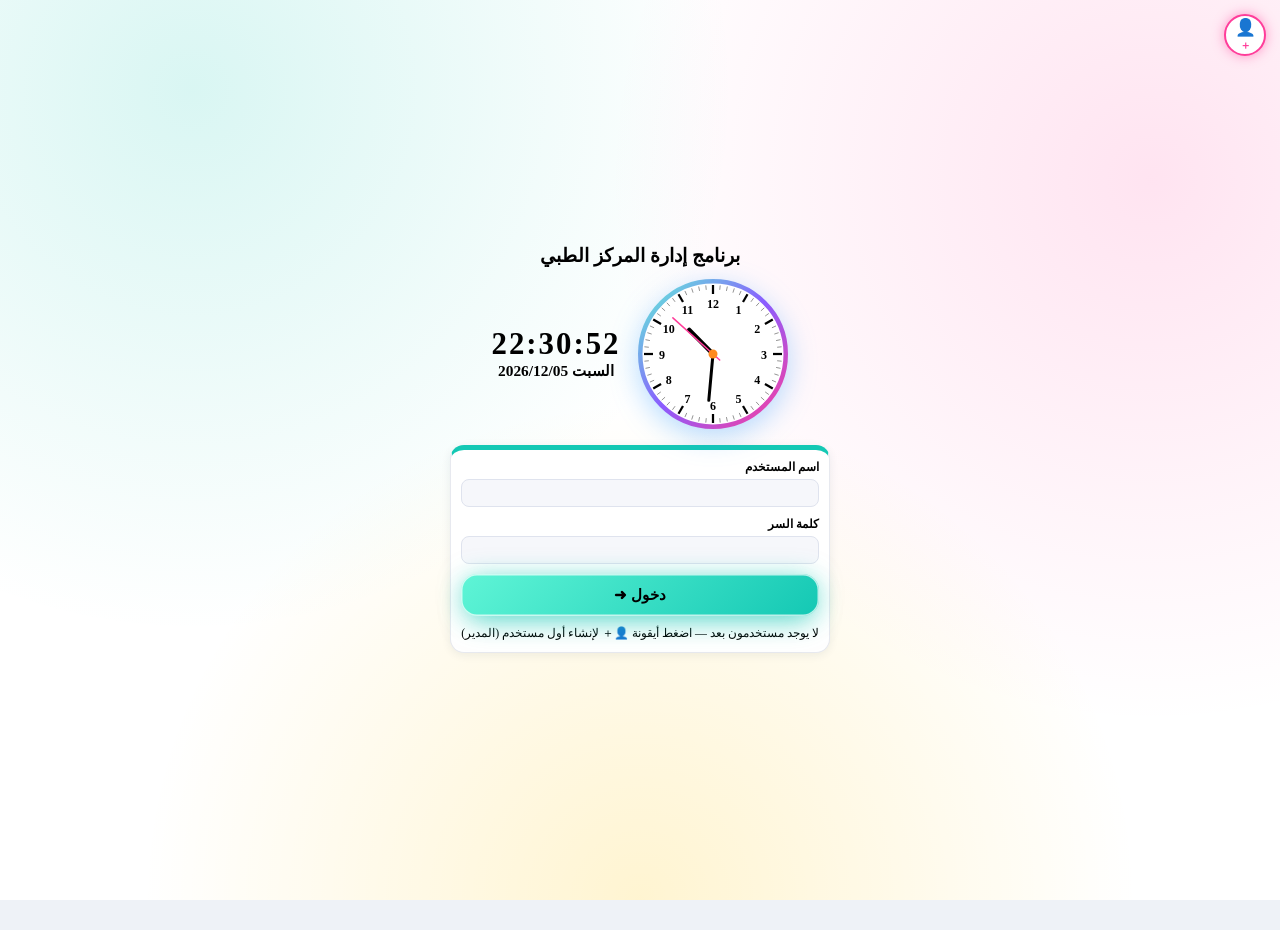
==== commit 6d11531a: "إخفاء تنبيه الخادم القديم نهائياً (التشخيص من الإعدادات) Co-Authored-By: Claude Sonnet 5.5 <noreply@" ====
--- a/medical-center/demo/index.html
+++ b/medical-center/demo/index.html
@@ -287,7 +287,7 @@
 </head>
 <body>
 <div id="app"></div>
-<script>window.API_MODE='local';window.BUILD_TS=1795370313;window.SEED={"services":[{"type":"clinic","name":"عظام","price":100.0,"tax":10.0},{"type":"clinic","name":"رمد","price":100.0,"tax":10.0},{"type":"clinic","name":"باطنه وطوارئ","price":60.0,"tax":10.0},{"type":"clinic","name":"كلى والكلى الصناعية","price":100.0,"tax":10.0},{"type":"clinic","name":"جلديه","price":90.0,"tax":10.0},{"type":"clinic","name":"انف واذن","price":80.0,"tax":10.0},{"type":"clinic","name":"جهاز هضمي وكبد","price":110.0,"tax":10.0},{"type":"clinic","name":"مخ وأعصاب","price":130.0,"tax":10.0},{"type":"clinic","name":"نساء","price":100.0,"tax":10.0},{"type":"clinic","name":"تخاطب وتنمية مهارات","price":50.0,"tax":5.0},{"type":"clinic","name":"صدر","price":90.0,"tax":10.0},{"type":"clinic","name":"جراحة عامه","price":70.0,"tax":10.0},{"type":"clinic","name":"علاج طبيعى","price":50.0,"tax":10.0},{"type":"clinic","name":"مسالك بوليه","price":110.0,"tax":10.0},{"type":"clinic","name":"اسنان","price":40.0,"tax":10.0},{"type":"clinic","name":"تركيبات الاسنان","price":0,"tax":0},{"type":"clinic","name":"عمليات جراحية","price":0,"tax":0},{"type":"clinic","name":"تحاليل","price":0,"tax":0},{"type":"clinic","name":"معمل شركات","price":0,"tax":0},{"type":"clinic","name":"الحجامه","price":200.0,"tax":10.0},{"type":"clinic","name":"تخدير","price":0,"tax":0},{"type":"clinic","name":"طبيب اطفال","price":0,"tax":0},{"type":"radiology","name":"أشعة أسنان (فيلم)","price":40,"tax":0},{"type":"radiology","name":"أشعة أسنان (2 فيلم)","price":80,"tax":0},{"type":"radiology","name":"أشعة أسنان (4 أفلام)","price":160,"tax":0},{"type":"radiology","name":"أشعة عادية","price":0,"tax":0},{"type":"radiology","name":"موجات صوتية","price":250,"tax":0},{"type":"lab","name":"تحاليل","price":0,"tax":0},{"type":"lab","name":"تحاليل شركات","price":0,"tax":0},{"type":"lab","name":"معمل لاب تولاب","price":0,"tax":0},{"type":"operation","name":"عمليات جراحية","price":0,"tax":0},{"type":"operation","name":"فتح خراج","price":400,"tax":0},{"type":"operation","name":"استئصال كيس شمعي","price":450,"tax":0},{"type":"operation","name":"استئصال بواسير وشرخ شرجي","price":0,"tax":0},{"type":"operation","name":"خياطة جرح تحت مخدر موضعي","price":77,"tax":0},{"type":"operation","name":"تركيب جبيرة تحت الركبة","price":110,"tax":0},{"type":"operation","name":"جبس تحت الركبة","price":0,"tax":0},{"type":"operation","name":"طوارئ جراحة","price":0,"tax":0},{"type":"operation","name":"طوارئ عظام","price":0,"tax":0},{"type":"service","name":"كشف","price":0,"tax":0},{"type":"service","name":"استشارة","price":0,"tax":0},{"type":"service","name":"غيار","price":0,"tax":0},{"type":"service","name":"خياطة","price":0,"tax":0},{"type":"service","name":"نسبة شركات","price":0,"tax":0},{"type":"service","name":"خلع أسنان عادي (ضرس)","price":200,"tax":0},{"type":"service","name":"خلع جراحي","price":350,"tax":0},{"type":"service","name":"حشو أسنان","price":0,"tax":0},{"type":"service","name":"حشو كمبوزيت (ضرس)","price":400,"tax":0},{"type":"service","name":"حشو ليزر (ضرس)","price":400,"tax":0},{"type":"service","name":"حشو عصب (ضرس)","price":750,"tax":0},{"type":"service","name":"إزالة رواسب","price":300,"tax":0},{"type":"service","name":"طربوش بورسلين","price":1000,"tax":0},{"type":"service","name":"دعامة فايبر جلاس","price":600,"tax":0},{"type":"service","name":"علاج طبيعي (جلسة)","price":50,"tax":0},{"type":"service","name":"جلسات علاج طبيعي (6)","price":300,"tax":0},{"type":"service","name":"جلسات علاج طبيعي (12)","price":600,"tax":0},{"type":"service","name":"حجامة","price":200,"tax":0},{"type":"lab","name":"صورة دم كاملة (CBC)","price":0,"tax":0,"abbr":"CBC"},{"type":"lab","name":"سرعة الترسيب (ESR)","price":0,"tax":0,"abbr":"ESR"},{"type":"lab","name":"بروتين سي التفاعلي (CRP)","price":0,"tax":0,"abbr":"CRP"},{"type":"lab","name":"هيموجلوبين (HB)","price":0,"tax":0,"abbr":"HB"},{"type":"lab","name":"زمرة الدم وعامل ريسس (ABO/Rh)","price":0,"tax":0,"abbr":"ABO/Rh"},{"type":"lab","name":"زمن البروثرومبين (PT)","price":0,"tax":0,"abbr":"PT"},{"type":"lab","name":"زمن الثرومبوبلاستين الجزئي (PTT)","price":0,"tax":0,"abbr":"PTT"},{"type":"lab","name":"نسبة التجلط الدولية (INR)","price":0,"tax":0,"abbr":"INR"},{"type":"lab","name":"سكر صائم (FBS)","price":0,"tax":0,"abbr":"FBS"},{"type":"lab","name":"سكر فطار (2hPP)","price":0,"tax":0,"abbr":"2hPP"},{"type":"lab","name":"سكر عشوائي (RBS)","price":0,"tax":0,"abbr":"RBS"},{"type":"lab","name":"سكر تراكمي (HbA1c)","price":0,"tax":0,"abbr":"HbA1c"},{"type":"lab","name":"منحنى السكر (GTT)","price":0,"tax":0,"abbr":"GTT"},{"type":"lab","name":"وظائف كبد (LFT)","price":0,"tax":0,"abbr":"LFT"},{"type":"lab","name":"انزيم ALT (SGPT/ALT)","price":0,"tax":0,"abbr":"SGPT/ALT"},{"type":"lab","name":"انزيم AST (SGOT/AST)","price":0,"tax":0,"abbr":"SGOT/AST"},{"type":"lab","name":"فوسفاتيز قلوي (ALP)","price":0,"tax":0,"abbr":"ALP"},{"type":"lab","name":"جاما جي تي (GGT)","price":0,"tax":0,"abbr":"GGT"},{"type":"lab","name":"بيليروبين كلي ومباشر (Bil)","price":0,"tax":0,"abbr":"Bil"},{"type":"lab","name":"ألبومين (Alb)","price":0,"tax":0,"abbr":"Alb"},{"type":"lab","name":"بروتين كلي (TP)","price":0,"tax":0,"abbr":"TP"},{"type":"lab","name":"وظائف كلى (KFT)","price":0,"tax":0,"abbr":"KFT"},{"type":"lab","name":"يوريا (Urea)","price":0,"tax":0,"abbr":"Urea"},{"type":"lab","name":"كرياتينين (Creat)","price":0,"tax":0,"abbr":"Creat"},{"type":"lab","name":"حمض اليوريك (UA)","price":0,"tax":0,"abbr":"UA"},{"type":"lab","name":"صوديوم (Na)","price":0,"tax":0,"abbr":"Na"},{"type":"lab","name":"بوتاسيوم (K)","price":0,"tax":0,"abbr":"K"},{"type":"lab","name":"كالسيوم (Ca)","price":0,"tax":0,"abbr":"Ca"},{"type":"lab","name":"فوسفور (P)","price":0,"tax":0,"abbr":"P"},{"type":"lab","name":"مغنيسيوم (Mg)","price":0,"tax":0,"abbr":"Mg"},{"type":"lab","name":"حديد (Fe)","price":0,"tax":0,"abbr":"Fe"},{"type":"lab","name":"سعة ارتباط الحديد (TIBC)","price":0,"tax":0,"abbr":"TIBC"},{"type":"lab","name":"فيريتين (Ferritin)","price":0,"tax":0,"abbr":"Ferritin"},{"type":"lab","name":"دهون ثلاثية (TG)","price":0,"tax":0,"abbr":"TG"},{"type":"lab","name":"كوليسترول كلي (Chol)","price":0,"tax":0,"abbr":"Chol"},{"type":"lab","name":"كوليسترول HDL (HDL)","price":0,"tax":0,"abbr":"HDL"},{"type":"lab","name":"كوليسترول LDL (LDL)","price":0,"tax":0,"abbr":"LDL"},{"type":"lab","name":"ملف دهون كامل (Lipid Profile)","price":0,"tax":0,"abbr":"Lipid Profile"},{"type":"lab","name":"الغدة الدرقية TSH (TSH)","price":0,"tax":0,"abbr":"TSH"},{"type":"lab","name":"هرمون T3 الحر (FT3)","price":0,"tax":0,"abbr":"FT3"},{"type":"lab","name":"هرمون T4 الحر (FT4)","price":0,"tax":0,"abbr":"FT4"},{"type":"lab","name":"فيتامين د (Vit D)","price":0,"tax":0,"abbr":"Vit D"},{"type":"lab","name":"فيتامين ب12 (Vit B12)","price":0,"tax":0,"abbr":"Vit B12"},{"type":"lab","name":"حمض الفوليك (Folic)","price":0,"tax":0,"abbr":"Folic"},{"type":"lab","name":"هرمون الحليب (PRL)","price":0,"tax":0,"abbr":"PRL"},{"type":"lab","name":"هرمون FSH (FSH)","price":0,"tax":0,"abbr":"FSH"},{"type":"lab","name":"هرمون LH (LH)","price":0,"tax":0,"abbr":"LH"},{"type":"lab","name":"استراديول (E2)","price":0,"tax":0,"abbr":"E2"},{"type":"lab","name":"بروجيستيرون (PROG)","price":0,"tax":0,"abbr":"PROG"},{"type":"lab","name":"تستوستيرون (TESTO)","price":0,"tax":0,"abbr":"TESTO"},{"type":"lab","name":"هرمون الحمل الكمي (B-hCG)","price":0,"tax":0,"abbr":"B-hCG"},{"type":"lab","name":"اختبار حمل في البول (UPT)","price":0,"tax":0,"abbr":"UPT"},{"type":"lab","name":"تحليل بول كامل (Urine Analysis)","price":0,"tax":0,"abbr":"Urine Analysis"},{"type":"lab","name":"مزرعة بول (Urine C/S)","price":0,"tax":0,"abbr":"Urine C/S"},{"type":"lab","name":"تحليل براز (Stool Analysis)","price":0,"tax":0,"abbr":"Stool Analysis"},{"type":"lab","name":"مزرعة براز (Stool C/S)","price":0,"tax":0,"abbr":"Stool C/S"},{"type":"lab","name":"مسحة حلق مزرعة (Throat C/S)","price":0,"tax":0,"abbr":"Throat C/S"},{"type":"lab","name":"مزرعة دم (Blood C/S)","price":0,"tax":0,"abbr":"Blood C/S"},{"type":"lab","name":"أمصال الروماتيزم (RF)","price":0,"tax":0,"abbr":"RF"},{"type":"lab","name":"ASO (ASO)","price":0,"tax":0,"abbr":"ASO"},{"type":"lab","name":"أجسام مضادة نووية (ANA)","price":0,"tax":0,"abbr":"ANA"},{"type":"lab","name":"فيروس الكبد سي (HCV Ab)","price":0,"tax":0,"abbr":"HCV Ab"},{"type":"lab","name":"فيروس الكبد بي (HBsAg)","price":0,"tax":0,"abbr":"HBsAg"},{"type":"lab","name":"فيروس نقص المناعة (HIV)","price":0,"tax":0,"abbr":"HIV"},{"type":"lab","name":"فحص الزهري (VDRL)","price":0,"tax":0,"abbr":"VDRL"},{"type":"lab","name":"اختبار هيليكوباكتر بيلوري (H. pylori)","price":0,"tax":0,"abbr":"H. pylori"},{"type":"lab","name":"مستضد البروستاتا (PSA)","price":0,"tax":0,"abbr":"PSA"},{"type":"lab","name":"مؤشر أورام CEA (CEA)","price":0,"tax":0,"abbr":"CEA"},{"type":"lab","name":"مؤشر أورام AFP (AFP)","price":0,"tax":0,"abbr":"AFP"},{"type":"lab","name":"انزيم القلب CK-MB (CK-MB)","price":0,"tax":0,"abbr":"CK-MB"},{"type":"lab","name":"تروبونين (Troponin)","price":0,"tax":0,"abbr":"Troponin"},{"type":"lab","name":"انزيمات الباكرياس أميليز (Amylase)","price":0,"tax":0,"abbr":"Amylase"},{"type":"lab","name":"ليباز (Lipase)","price":0,"tax":0,"abbr":"Lipase"},{"type":"lab","name":"LDH (LDH)","price":0,"tax":0,"abbr":"LDH"},{"type":"lab","name":"D-Dimer (D-Dimer)","price":0,"tax":0,"abbr":"D-Dimer"},{"type":"lab","name":"تعداد الشبكيات (Retics)","price":0,"tax":0,"abbr":"Retics"},{"type":"lab","name":"عدد الصفائح (PLT)","price":0,"tax":0,"abbr":"PLT"},{"type":"lab","name":"صورة دم بالمجهر (Blood Film)","price":0,"tax":0,"abbr":"Blood Film"},{"type":"lab","name":"نسبة الأنسولين (Insulin)","price":0,"tax":0,"abbr":"Insulin"},{"type":"lab","name":"كورتيزول (Cortisol)","price":0,"tax":0,"abbr":"Cortisol"},{"type":"lab","name":"بول 24 ساعة بروتين (24h Urine Protein)","price":0,"tax":0,"abbr":"24h Urine Protein"},{"type":"lab","name":"نسبة الألبومين للكرياتينين في البول (ACR)","price":0,"tax":0,"abbr":"ACR"},{"type":"radiology","name":"أشعة صدر (Chest X-Ray)","price":0,"tax":0,"abbr":"Chest X-Ray"},{"type":"radiology","name":"أشعة بطن (Abdomen X-Ray)","price":0,"tax":0,"abbr":"Abdomen X-Ray"},{"type":"radiology","name":"أشعة عمود فقري عنقي (C-Spine X-Ray)","price":0,"tax":0,"abbr":"C-Spine X-Ray"},{"type":"radiology","name":"أشعة عمود فقري قطني (L-Spine X-Ray)","price":0,"tax":0,"abbr":"L-Spine X-Ray"},{"type":"radiology","name":"أشعة عمود فقري ظهري (D-Spine X-Ray)","price":0,"tax":0,"abbr":"D-Spine X-Ray"},{"type":"radiology","name":"أشعة حوض (Pelvis X-Ray)","price":0,"tax":0,"abbr":"Pelvis X-Ray"},{"type":"radiology","name":"أشعة ركبة (Knee X-Ray)","price":0,"tax":0,"abbr":"Knee X-Ray"},{"type":"radiology","name":"أشعة كتف (Shoulder X-Ray)","price":0,"tax":0,"abbr":"Shoulder X-Ray"},{"type":"radiology","name":"أشعة قدم (Foot X-Ray)","price":0,"tax":0,"abbr":"Foot X-Ray"},{"type":"radiology","name":"أشعة كف اليد (Hand X-Ray)","price":0,"tax":0,"abbr":"Hand X-Ray"},{"type":"radiology","name":"أشعة جيوب أنفية (PNS X-Ray)","price":0,"tax":0,"abbr":"PNS X-Ray"},{"type":"radiology","name":"أشعة أسنان بانوراما (OPG)","price":0,"tax":0,"abbr":"OPG"},{"type":"radiology","name":"موجات صوتية على البطن والحوض (US Abd & Pelvis)","price":0,"tax":0,"abbr":"US Abd & Pelvis"},{"type":"radiology","name":"موجات صوتية على الكلى والمسالك (US KUB)","price":0,"tax":0,"abbr":"US KUB"},{"type":"radiology","name":"موجات صوتية على الغدة الدرقية (US Thyroid)","price":0,"tax":0,"abbr":"US Thyroid"},{"type":"radiology","name":"موجات صوتية على الثدي (US Breast)","price":0,"tax":0,"abbr":"US Breast"},{"type":"radiology","name":"موجات صوتية على الحوض (US Pelvis)","price":0,"tax":0,"abbr":"US Pelvis"},{"type":"radiology","name":"موجات صوتية على البروستاتا (US Prostate)","price":0,"tax":0,"abbr":"US Prostate"},{"type":"radiology","name":"موجات صوتية على الرقبة (US Neck)","price":0,"tax":0,"abbr":"US Neck"},{"type":"radiology","name":"موجات صوتية دوبلر على الأوردة (Venous Doppler)","price":0,"tax":0,"abbr":"Venous Doppler"},{"type":"radiology","name":"موجات صوتية دوبلر على الشرايين (Arterial Doppler)","price":0,"tax":0,"abbr":"Arterial Doppler"},{"type":"radiology","name":"متابعة حمل بالموجات الصوتية (Obstetric US)","price":0,"tax":0,"abbr":"Obstetric US"},{"type":"radiology","name":"موجات صوتية على الخصية (US Scrotum)","price":0,"tax":0,"abbr":"US Scrotum"},{"type":"radiology","name":"موجات صوتية على الأنسجة الرخوة (US Soft Tissue)","price":0,"tax":0,"abbr":"US Soft Tissue"},{"type":"radiology","name":"موجات صوتية على المفاصل (MSK US)","price":0,"tax":0,"abbr":"MSK US"},{"type":"radiology","name":"رسم قلب (ECG)","price":0,"tax":0,"abbr":"ECG"},{"type":"radiology","name":"إيكو على القلب (Echo)","price":0,"tax":0,"abbr":"Echo"},{"type":"radiology","name":"رسم عصب (NCV)","price":0,"tax":0,"abbr":"NCV"},{"type":"radiology","name":"رسم عضلات (EMG)","price":0,"tax":0,"abbr":"EMG"},{"type":"radiology","name":"رسم مخ (EEG)","price":0,"tax":0,"abbr":"EEG"},{"type":"radiology","name":"أشعة مقطعية على المخ (CT Brain)","price":0,"tax":0,"abbr":"CT Brain"},{"type":"radiology","name":"أشعة مقطعية على الصدر (CT Chest)","price":0,"tax":0,"abbr":"CT Chest"},{"type":"radiology","name":"أشعة مقطعية على البطن والحوض (CT Abd & Pelvis)","price":0,"tax":0,"abbr":"CT Abd & Pelvis"},{"type":"radiology","name":"أشعة مقطعية على الجيوب الأنفية (CT PNS)","price":0,"tax":0,"abbr":"CT PNS"},{"type":"radiology","name":"أشعة مقطعية على العمود الفقري القطني (CT L-Spine)","price":0,"tax":0,"abbr":"CT L-Spine"},{"type":"radiology","name":"أشعة رنين مغناطيسي على المخ (MRI Brain)","price":0,"tax":0,"abbr":"MRI Brain"},{"type":"radiology","name":"أشعة رنين على العمود الفقري القطني (MRI L-Spine)","price":0,"tax":0,"abbr":"MRI L-Spine"},{"type":"radiology","name":"أشعة رنين على العمود الفقري العنقي (MRI C-Spine)","price":0,"tax":0,"abbr":"MRI C-Spine"},{"type":"radiology","name":"أشعة رنين على الركبة (MRI Knee)","price":0,"tax":0,"abbr":"MRI Knee"},{"type":"radiology","name":"أشعة رنين على الكتف (MRI Shoulder)","price":0,"tax":0,"abbr":"MRI Shoulder"},{"type":"radiology","name":"أشعة ماموجرام (Mammography)","price":0,"tax":0,"abbr":"Mammography"},{"type":"radiology","name":"قياس كثافة العظام (DEXA)","price":0,"tax":0,"abbr":"DEXA"},{"type":"radiology","name":"أشعة بالصبغة على المسالك (IVU)","price":0,"tax":0,"abbr":"IVU"},{"type":"radiology","name":"أشعة بالصبغة على الرحم (HSG)","price":0,"tax":0,"abbr":"HSG"},{"type":"radiology","name":"أشعة بالصبغة على المريء والمعدة (Barium Swallow/Meal)","price":0,"tax":0,"abbr":"Barium Swallow/Meal"}],"doctors":[{"name":"عبدالغنى احمد","clinic":"جراحة عامه","percent":60.0,"fixed":200.0,"opPercent":0},{"name":"ياسر طه","clinic":"تخدير","percent":100.0,"fixed":0,"opPercent":0},{"name":"ايه رأفت","clinic":"اسنان","percent":40.0,"fixed":0,"opPercent":0},{"name":"كامل ربيع","clinic":"تحاليل","percent":0,"fixed":0,"opPercent":0},{"name":"عمر محمود","clinic":"اسنان","percent":40.0,"fixed":0,"opPercent":0},{"name":"اسماء محمد","clinic":"نساء","percent":60.0,"fixed":0,"opPercent":0},{"name":"احمد عبدالحميد","clinic":"عظام","percent":60.0,"fixed":200.0,"opPercent":0},{"name":"اسلام السيد","clinic":"باطنه وطوارئ","percent":50.0,"fixed":500.0,"opPercent":0},{"name":"محمد صلاح","clinic":"علاج طبيعى","percent":50.0,"fixed":0,"opPercent":0},{"name":"كريم مشالى","clinic":"اسنان","percent":50.0,"fixed":0,"opPercent":0},{"name":"حسنى جمال","clinic":"طبيب اطفال","percent":100.0,"fixed":0,"opPercent":0},{"name":"محمد الجمل","clinic":"عظام","percent":70.0,"fixed":100.0,"opPercent":0},{"name":"محمد شاكر","clinic":"اسنان","percent":40.0,"fixed":0,"opPercent":0},{"name":"محمد طه","clinic":"جهاز هضمي وكبد","percent":50.0,"fixed":200.0,"opPercent":0},{"name":"ندى عادل","clinic":"اسنان","percent":40.0,"fixed":0,"opPercent":0},{"name":"اشرف الالفى","clinic":"باطنه وطوارئ","percent":50.0,"fixed":500.0,"opPercent":0},{"name":"جمال الخولى","clinic":"مسالك بوليه","percent":60.0,"fixed":0,"opPercent":0},{"name":"محمد عباس","clinic":"رمد","percent":60.0,"fixed":0,"opPercent":0},{"name":"منصور مهدى","clinic":"صدر","percent":60.0,"fixed":200.0,"opPercent":0},{"name":"احمد اشرف","clinic":"باطنه وطوارئ","percent":50.0,"fixed":500.0,"opPercent":0},{"name":"عاطف حسن","clinic":"كلى والكلى الصناعية","percent":60.0,"fixed":0,"opPercent":0},{"name":"هانم عبدالفتاح الدموكي","clinic":"تخاطب وتنمية مهارات","percent":50.0,"fixed":0,"opPercent":0},{"name":"اسماء محمد","clinic":"عمليات جراحية","percent":60.0,"fixed":0,"opPercent":0},{"name":"يارا بهاء","clinic":"جلديه","percent":60.0,"fixed":200.0,"opPercent":0},{"name":"جمال هنداوى","clinic":"اسنان","percent":40.0,"fixed":0,"opPercent":0},{"name":"على محجوب","clinic":"انف واذن","percent":60.0,"fixed":0,"opPercent":0},{"name":"علاء الدين محمود","clinic":"مخ وأعصاب","percent":60.0,"fixed":0,"opPercent":0},{"name":"محمد ايمن","clinic":"باطنه وطوارئ","percent":50.0,"fixed":500.0,"opPercent":0},{"name":"على محجوب","clinic":"عمليات جراحية","percent":45.0,"fixed":0,"opPercent":0},{"name":"عبدالغنى احمد","clinic":"عمليات جراحية","percent":60.0,"fixed":0,"opPercent":0},{"name":"محمد صلاح","clinic":"الحجامه","percent":0,"fixed":0,"opPercent":0},{"name":"اميره بهاء","clinic":"رمد","percent":60.0,"fixed":200.0,"opPercent":0},{"name":"عبدالرحمن على","clinic":"جلديه","percent":60.0,"fixed":200.0,"opPercent":0},{"name":"سوسن محمود","clinic":"نساء","percent":50.0,"fixed":0,"opPercent":0}],"companies":[{"name":"AXA","fee":160.0},{"name":"الاهلى للخدمات الطبية","fee":100.0},{"name":"DMS","fee":175.0},{"name":"Careplus","fee":180.0},{"name":"المشرق","fee":150.0},{"name":"EGYMED","fee":200.0},{"name":"SMART","fee":160.0},{"name":"Nextcare","fee":140.0}],"staff":[{"name":"حماده حسن محمود"},{"name":"سعد سعيد ناجي"},{"name":"احمد عبدالسلام"},{"name":"منى عبدالعزيز عبد الوهاب"},{"name":"عواطف علي عبدالعظيم"},{"name":"ايمان فؤاد علي"},{"name":"هبه محمود رمضان"},{"name":"فاطمه فتحي عبد الوارث"}],"expenseCats":["مصاريف متنوعة","زيت","مصاريف تشغيل","مصاريف نقل","تجهيزات طبيه وأخرى","بنزين","مكأفات","مكأفات عمليات","بوفية","مصروفات محطة المياه","صيانه","تراخيص ورسوم وكارتات وجراج","جاز","مصروفات المصعد","رسوم تراخيص طبيه","انتقالات","مصروفات نقل","اتصالات وتليفون وانترنت","دعايا","مطبوعات","أدوات كتابيه","سباكه","نثريات وإكراميات ومصروفات أخرى","بوفيه","بدل ضيافه","مصروفات نظافه","كهرباء","نجاره ودهانات","اجهزة كهربائيه","إيصالات كهرباء","إيصال مياه","إيصال ضرائب","صيانة أجهزه طبيه","معمل لاب تولاب","مستلزمات معمل","تركيبات أسنان","مستلزمات أسنان","مستلزمات طبيه وأدويه","مرتبات الموظفين والعمال","اجور الأطباء والتمريض","مكافآت","بدلات","حوافز","مصروفات التأمين الصحي","الرد النقدي"]};</script>
+<script>window.API_MODE='local';window.BUILD_TS=1795370565;window.SEED={"services":[{"type":"clinic","name":"عظام","price":100.0,"tax":10.0},{"type":"clinic","name":"رمد","price":100.0,"tax":10.0},{"type":"clinic","name":"باطنه وطوارئ","price":60.0,"tax":10.0},{"type":"clinic","name":"كلى والكلى الصناعية","price":100.0,"tax":10.0},{"type":"clinic","name":"جلديه","price":90.0,"tax":10.0},{"type":"clinic","name":"انف واذن","price":80.0,"tax":10.0},{"type":"clinic","name":"جهاز هضمي وكبد","price":110.0,"tax":10.0},{"type":"clinic","name":"مخ وأعصاب","price":130.0,"tax":10.0},{"type":"clinic","name":"نساء","price":100.0,"tax":10.0},{"type":"clinic","name":"تخاطب وتنمية مهارات","price":50.0,"tax":5.0},{"type":"clinic","name":"صدر","price":90.0,"tax":10.0},{"type":"clinic","name":"جراحة عامه","price":70.0,"tax":10.0},{"type":"clinic","name":"علاج طبيعى","price":50.0,"tax":10.0},{"type":"clinic","name":"مسالك بوليه","price":110.0,"tax":10.0},{"type":"clinic","name":"اسنان","price":40.0,"tax":10.0},{"type":"clinic","name":"تركيبات الاسنان","price":0,"tax":0},{"type":"clinic","name":"عمليات جراحية","price":0,"tax":0},{"type":"clinic","name":"تحاليل","price":0,"tax":0},{"type":"clinic","name":"معمل شركات","price":0,"tax":0},{"type":"clinic","name":"الحجامه","price":200.0,"tax":10.0},{"type":"clinic","name":"تخدير","price":0,"tax":0},{"type":"clinic","name":"طبيب اطفال","price":0,"tax":0},{"type":"radiology","name":"أشعة أسنان (فيلم)","price":40,"tax":0},{"type":"radiology","name":"أشعة أسنان (2 فيلم)","price":80,"tax":0},{"type":"radiology","name":"أشعة أسنان (4 أفلام)","price":160,"tax":0},{"type":"radiology","name":"أشعة عادية","price":0,"tax":0},{"type":"radiology","name":"موجات صوتية","price":250,"tax":0},{"type":"lab","name":"تحاليل","price":0,"tax":0},{"type":"lab","name":"تحاليل شركات","price":0,"tax":0},{"type":"lab","name":"معمل لاب تولاب","price":0,"tax":0},{"type":"operation","name":"عمليات جراحية","price":0,"tax":0},{"type":"operation","name":"فتح خراج","price":400,"tax":0},{"type":"operation","name":"استئصال كيس شمعي","price":450,"tax":0},{"type":"operation","name":"استئصال بواسير وشرخ شرجي","price":0,"tax":0},{"type":"operation","name":"خياطة جرح تحت مخدر موضعي","price":77,"tax":0},{"type":"operation","name":"تركيب جبيرة تحت الركبة","price":110,"tax":0},{"type":"operation","name":"جبس تحت الركبة","price":0,"tax":0},{"type":"operation","name":"طوارئ جراحة","price":0,"tax":0},{"type":"operation","name":"طوارئ عظام","price":0,"tax":0},{"type":"service","name":"كشف","price":0,"tax":0},{"type":"service","name":"استشارة","price":0,"tax":0},{"type":"service","name":"غيار","price":0,"tax":0},{"type":"service","name":"خياطة","price":0,"tax":0},{"type":"service","name":"نسبة شركات","price":0,"tax":0},{"type":"service","name":"خلع أسنان عادي (ضرس)","price":200,"tax":0},{"type":"service","name":"خلع جراحي","price":350,"tax":0},{"type":"service","name":"حشو أسنان","price":0,"tax":0},{"type":"service","name":"حشو كمبوزيت (ضرس)","price":400,"tax":0},{"type":"service","name":"حشو ليزر (ضرس)","price":400,"tax":0},{"type":"service","name":"حشو عصب (ضرس)","price":750,"tax":0},{"type":"service","name":"إزالة رواسب","price":300,"tax":0},{"type":"service","name":"طربوش بورسلين","price":1000,"tax":0},{"type":"service","name":"دعامة فايبر جلاس","price":600,"tax":0},{"type":"service","name":"علاج طبيعي (جلسة)","price":50,"tax":0},{"type":"service","name":"جلسات علاج طبيعي (6)","price":300,"tax":0},{"type":"service","name":"جلسات علاج طبيعي (12)","price":600,"tax":0},{"type":"service","name":"حجامة","price":200,"tax":0},{"type":"lab","name":"صورة دم كاملة (CBC)","price":0,"tax":0,"abbr":"CBC"},{"type":"lab","name":"سرعة الترسيب (ESR)","price":0,"tax":0,"abbr":"ESR"},{"type":"lab","name":"بروتين سي التفاعلي (CRP)","price":0,"tax":0,"abbr":"CRP"},{"type":"lab","name":"هيموجلوبين (HB)","price":0,"tax":0,"abbr":"HB"},{"type":"lab","name":"زمرة الدم وعامل ريسس (ABO/Rh)","price":0,"tax":0,"abbr":"ABO/Rh"},{"type":"lab","name":"زمن البروثرومبين (PT)","price":0,"tax":0,"abbr":"PT"},{"type":"lab","name":"زمن الثرومبوبلاستين الجزئي (PTT)","price":0,"tax":0,"abbr":"PTT"},{"type":"lab","name":"نسبة التجلط الدولية (INR)","price":0,"tax":0,"abbr":"INR"},{"type":"lab","name":"سكر صائم (FBS)","price":0,"tax":0,"abbr":"FBS"},{"type":"lab","name":"سكر فطار (2hPP)","price":0,"tax":0,"abbr":"2hPP"},{"type":"lab","name":"سكر عشوائي (RBS)","price":0,"tax":0,"abbr":"RBS"},{"type":"lab","name":"سكر تراكمي (HbA1c)","price":0,"tax":0,"abbr":"HbA1c"},{"type":"lab","name":"منحنى السكر (GTT)","price":0,"tax":0,"abbr":"GTT"},{"type":"lab","name":"وظائف كبد (LFT)","price":0,"tax":0,"abbr":"LFT"},{"type":"lab","name":"انزيم ALT (SGPT/ALT)","price":0,"tax":0,"abbr":"SGPT/ALT"},{"type":"lab","name":"انزيم AST (SGOT/AST)","price":0,"tax":0,"abbr":"SGOT/AST"},{"type":"lab","name":"فوسفاتيز قلوي (ALP)","price":0,"tax":0,"abbr":"ALP"},{"type":"lab","name":"جاما جي تي (GGT)","price":0,"tax":0,"abbr":"GGT"},{"type":"lab","name":"بيليروبين كلي ومباشر (Bil)","price":0,"tax":0,"abbr":"Bil"},{"type":"lab","name":"ألبومين (Alb)","price":0,"tax":0,"abbr":"Alb"},{"type":"lab","name":"بروتين كلي (TP)","price":0,"tax":0,"abbr":"TP"},{"type":"lab","name":"وظائف كلى (KFT)","price":0,"tax":0,"abbr":"KFT"},{"type":"lab","name":"يوريا (Urea)","price":0,"tax":0,"abbr":"Urea"},{"type":"lab","name":"كرياتينين (Creat)","price":0,"tax":0,"abbr":"Creat"},{"type":"lab","name":"حمض اليوريك (UA)","price":0,"tax":0,"abbr":"UA"},{"type":"lab","name":"صوديوم (Na)","price":0,"tax":0,"abbr":"Na"},{"type":"lab","name":"بوتاسيوم (K)","price":0,"tax":0,"abbr":"K"},{"type":"lab","name":"كالسيوم (Ca)","price":0,"tax":0,"abbr":"Ca"},{"type":"lab","name":"فوسفور (P)","price":0,"tax":0,"abbr":"P"},{"type":"lab","name":"مغنيسيوم (Mg)","price":0,"tax":0,"abbr":"Mg"},{"type":"lab","name":"حديد (Fe)","price":0,"tax":0,"abbr":"Fe"},{"type":"lab","name":"سعة ارتباط الحديد (TIBC)","price":0,"tax":0,"abbr":"TIBC"},{"type":"lab","name":"فيريتين (Ferritin)","price":0,"tax":0,"abbr":"Ferritin"},{"type":"lab","name":"دهون ثلاثية (TG)","price":0,"tax":0,"abbr":"TG"},{"type":"lab","name":"كوليسترول كلي (Chol)","price":0,"tax":0,"abbr":"Chol"},{"type":"lab","name":"كوليسترول HDL (HDL)","price":0,"tax":0,"abbr":"HDL"},{"type":"lab","name":"كوليسترول LDL (LDL)","price":0,"tax":0,"abbr":"LDL"},{"type":"lab","name":"ملف دهون كامل (Lipid Profile)","price":0,"tax":0,"abbr":"Lipid Profile"},{"type":"lab","name":"الغدة الدرقية TSH (TSH)","price":0,"tax":0,"abbr":"TSH"},{"type":"lab","name":"هرمون T3 الحر (FT3)","price":0,"tax":0,"abbr":"FT3"},{"type":"lab","name":"هرمون T4 الحر (FT4)","price":0,"tax":0,"abbr":"FT4"},{"type":"lab","name":"فيتامين د (Vit D)","price":0,"tax":0,"abbr":"Vit D"},{"type":"lab","name":"فيتامين ب12 (Vit B12)","price":0,"tax":0,"abbr":"Vit B12"},{"type":"lab","name":"حمض الفوليك (Folic)","price":0,"tax":0,"abbr":"Folic"},{"type":"lab","name":"هرمون الحليب (PRL)","price":0,"tax":0,"abbr":"PRL"},{"type":"lab","name":"هرمون FSH (FSH)","price":0,"tax":0,"abbr":"FSH"},{"type":"lab","name":"هرمون LH (LH)","price":0,"tax":0,"abbr":"LH"},{"type":"lab","name":"استراديول (E2)","price":0,"tax":0,"abbr":"E2"},{"type":"lab","name":"بروجيستيرون (PROG)","price":0,"tax":0,"abbr":"PROG"},{"type":"lab","name":"تستوستيرون (TESTO)","price":0,"tax":0,"abbr":"TESTO"},{"type":"lab","name":"هرمون الحمل الكمي (B-hCG)","price":0,"tax":0,"abbr":"B-hCG"},{"type":"lab","name":"اختبار حمل في البول (UPT)","price":0,"tax":0,"abbr":"UPT"},{"type":"lab","name":"تحليل بول كامل (Urine Analysis)","price":0,"tax":0,"abbr":"Urine Analysis"},{"type":"lab","name":"مزرعة بول (Urine C/S)","price":0,"tax":0,"abbr":"Urine C/S"},{"type":"lab","name":"تحليل براز (Stool Analysis)","price":0,"tax":0,"abbr":"Stool Analysis"},{"type":"lab","name":"مزرعة براز (Stool C/S)","price":0,"tax":0,"abbr":"Stool C/S"},{"type":"lab","name":"مسحة حلق مزرعة (Throat C/S)","price":0,"tax":0,"abbr":"Throat C/S"},{"type":"lab","name":"مزرعة دم (Blood C/S)","price":0,"tax":0,"abbr":"Blood C/S"},{"type":"lab","name":"أمصال الروماتيزم (RF)","price":0,"tax":0,"abbr":"RF"},{"type":"lab","name":"ASO (ASO)","price":0,"tax":0,"abbr":"ASO"},{"type":"lab","name":"أجسام مضادة نووية (ANA)","price":0,"tax":0,"abbr":"ANA"},{"type":"lab","name":"فيروس الكبد سي (HCV Ab)","price":0,"tax":0,"abbr":"HCV Ab"},{"type":"lab","name":"فيروس الكبد بي (HBsAg)","price":0,"tax":0,"abbr":"HBsAg"},{"type":"lab","name":"فيروس نقص المناعة (HIV)","price":0,"tax":0,"abbr":"HIV"},{"type":"lab","name":"فحص الزهري (VDRL)","price":0,"tax":0,"abbr":"VDRL"},{"type":"lab","name":"اختبار هيليكوباكتر بيلوري (H. pylori)","price":0,"tax":0,"abbr":"H. pylori"},{"type":"lab","name":"مستضد البروستاتا (PSA)","price":0,"tax":0,"abbr":"PSA"},{"type":"lab","name":"مؤشر أورام CEA (CEA)","price":0,"tax":0,"abbr":"CEA"},{"type":"lab","name":"مؤشر أورام AFP (AFP)","price":0,"tax":0,"abbr":"AFP"},{"type":"lab","name":"انزيم القلب CK-MB (CK-MB)","price":0,"tax":0,"abbr":"CK-MB"},{"type":"lab","name":"تروبونين (Troponin)","price":0,"tax":0,"abbr":"Troponin"},{"type":"lab","name":"انزيمات الباكرياس أميليز (Amylase)","price":0,"tax":0,"abbr":"Amylase"},{"type":"lab","name":"ليباز (Lipase)","price":0,"tax":0,"abbr":"Lipase"},{"type":"lab","name":"LDH (LDH)","price":0,"tax":0,"abbr":"LDH"},{"type":"lab","name":"D-Dimer (D-Dimer)","price":0,"tax":0,"abbr":"D-Dimer"},{"type":"lab","name":"تعداد الشبكيات (Retics)","price":0,"tax":0,"abbr":"Retics"},{"type":"lab","name":"عدد الصفائح (PLT)","price":0,"tax":0,"abbr":"PLT"},{"type":"lab","name":"صورة دم بالمجهر (Blood Film)","price":0,"tax":0,"abbr":"Blood Film"},{"type":"lab","name":"نسبة الأنسولين (Insulin)","price":0,"tax":0,"abbr":"Insulin"},{"type":"lab","name":"كورتيزول (Cortisol)","price":0,"tax":0,"abbr":"Cortisol"},{"type":"lab","name":"بول 24 ساعة بروتين (24h Urine Protein)","price":0,"tax":0,"abbr":"24h Urine Protein"},{"type":"lab","name":"نسبة الألبومين للكرياتينين في البول (ACR)","price":0,"tax":0,"abbr":"ACR"},{"type":"radiology","name":"أشعة صدر (Chest X-Ray)","price":0,"tax":0,"abbr":"Chest X-Ray"},{"type":"radiology","name":"أشعة بطن (Abdomen X-Ray)","price":0,"tax":0,"abbr":"Abdomen X-Ray"},{"type":"radiology","name":"أشعة عمود فقري عنقي (C-Spine X-Ray)","price":0,"tax":0,"abbr":"C-Spine X-Ray"},{"type":"radiology","name":"أشعة عمود فقري قطني (L-Spine X-Ray)","price":0,"tax":0,"abbr":"L-Spine X-Ray"},{"type":"radiology","name":"أشعة عمود فقري ظهري (D-Spine X-Ray)","price":0,"tax":0,"abbr":"D-Spine X-Ray"},{"type":"radiology","name":"أشعة حوض (Pelvis X-Ray)","price":0,"tax":0,"abbr":"Pelvis X-Ray"},{"type":"radiology","name":"أشعة ركبة (Knee X-Ray)","price":0,"tax":0,"abbr":"Knee X-Ray"},{"type":"radiology","name":"أشعة كتف (Shoulder X-Ray)","price":0,"tax":0,"abbr":"Shoulder X-Ray"},{"type":"radiology","name":"أشعة قدم (Foot X-Ray)","price":0,"tax":0,"abbr":"Foot X-Ray"},{"type":"radiology","name":"أشعة كف اليد (Hand X-Ray)","price":0,"tax":0,"abbr":"Hand X-Ray"},{"type":"radiology","name":"أشعة جيوب أنفية (PNS X-Ray)","price":0,"tax":0,"abbr":"PNS X-Ray"},{"type":"radiology","name":"أشعة أسنان بانوراما (OPG)","price":0,"tax":0,"abbr":"OPG"},{"type":"radiology","name":"موجات صوتية على البطن والحوض (US Abd & Pelvis)","price":0,"tax":0,"abbr":"US Abd & Pelvis"},{"type":"radiology","name":"موجات صوتية على الكلى والمسالك (US KUB)","price":0,"tax":0,"abbr":"US KUB"},{"type":"radiology","name":"موجات صوتية على الغدة الدرقية (US Thyroid)","price":0,"tax":0,"abbr":"US Thyroid"},{"type":"radiology","name":"موجات صوتية على الثدي (US Breast)","price":0,"tax":0,"abbr":"US Breast"},{"type":"radiology","name":"موجات صوتية على الحوض (US Pelvis)","price":0,"tax":0,"abbr":"US Pelvis"},{"type":"radiology","name":"موجات صوتية على البروستاتا (US Prostate)","price":0,"tax":0,"abbr":"US Prostate"},{"type":"radiology","name":"موجات صوتية على الرقبة (US Neck)","price":0,"tax":0,"abbr":"US Neck"},{"type":"radiology","name":"موجات صوتية دوبلر على الأوردة (Venous Doppler)","price":0,"tax":0,"abbr":"Venous Doppler"},{"type":"radiology","name":"موجات صوتية دوبلر على الشرايين (Arterial Doppler)","price":0,"tax":0,"abbr":"Arterial Doppler"},{"type":"radiology","name":"متابعة حمل بالموجات الصوتية (Obstetric US)","price":0,"tax":0,"abbr":"Obstetric US"},{"type":"radiology","name":"موجات صوتية على الخصية (US Scrotum)","price":0,"tax":0,"abbr":"US Scrotum"},{"type":"radiology","name":"موجات صوتية على الأنسجة الرخوة (US Soft Tissue)","price":0,"tax":0,"abbr":"US Soft Tissue"},{"type":"radiology","name":"موجات صوتية على المفاصل (MSK US)","price":0,"tax":0,"abbr":"MSK US"},{"type":"radiology","name":"رسم قلب (ECG)","price":0,"tax":0,"abbr":"ECG"},{"type":"radiology","name":"إيكو على القلب (Echo)","price":0,"tax":0,"abbr":"Echo"},{"type":"radiology","name":"رسم عصب (NCV)","price":0,"tax":0,"abbr":"NCV"},{"type":"radiology","name":"رسم عضلات (EMG)","price":0,"tax":0,"abbr":"EMG"},{"type":"radiology","name":"رسم مخ (EEG)","price":0,"tax":0,"abbr":"EEG"},{"type":"radiology","name":"أشعة مقطعية على المخ (CT Brain)","price":0,"tax":0,"abbr":"CT Brain"},{"type":"radiology","name":"أشعة مقطعية على الصدر (CT Chest)","price":0,"tax":0,"abbr":"CT Chest"},{"type":"radiology","name":"أشعة مقطعية على البطن والحوض (CT Abd & Pelvis)","price":0,"tax":0,"abbr":"CT Abd & Pelvis"},{"type":"radiology","name":"أشعة مقطعية على الجيوب الأنفية (CT PNS)","price":0,"tax":0,"abbr":"CT PNS"},{"type":"radiology","name":"أشعة مقطعية على العمود الفقري القطني (CT L-Spine)","price":0,"tax":0,"abbr":"CT L-Spine"},{"type":"radiology","name":"أشعة رنين مغناطيسي على المخ (MRI Brain)","price":0,"tax":0,"abbr":"MRI Brain"},{"type":"radiology","name":"أشعة رنين على العمود الفقري القطني (MRI L-Spine)","price":0,"tax":0,"abbr":"MRI L-Spine"},{"type":"radiology","name":"أشعة رنين على العمود الفقري العنقي (MRI C-Spine)","price":0,"tax":0,"abbr":"MRI C-Spine"},{"type":"radiology","name":"أشعة رنين على الركبة (MRI Knee)","price":0,"tax":0,"abbr":"MRI Knee"},{"type":"radiology","name":"أشعة رنين على الكتف (MRI Shoulder)","price":0,"tax":0,"abbr":"MRI Shoulder"},{"type":"radiology","name":"أشعة ماموجرام (Mammography)","price":0,"tax":0,"abbr":"Mammography"},{"type":"radiology","name":"قياس كثافة العظام (DEXA)","price":0,"tax":0,"abbr":"DEXA"},{"type":"radiology","name":"أشعة بالصبغة على المسالك (IVU)","price":0,"tax":0,"abbr":"IVU"},{"type":"radiology","name":"أشعة بالصبغة على الرحم (HSG)","price":0,"tax":0,"abbr":"HSG"},{"type":"radiology","name":"أشعة بالصبغة على المريء والمعدة (Barium Swallow/Meal)","price":0,"tax":0,"abbr":"Barium Swallow/Meal"}],"doctors":[{"name":"عبدالغنى احمد","clinic":"جراحة عامه","percent":60.0,"fixed":200.0,"opPercent":0},{"name":"ياسر طه","clinic":"تخدير","percent":100.0,"fixed":0,"opPercent":0},{"name":"ايه رأفت","clinic":"اسنان","percent":40.0,"fixed":0,"opPercent":0},{"name":"كامل ربيع","clinic":"تحاليل","percent":0,"fixed":0,"opPercent":0},{"name":"عمر محمود","clinic":"اسنان","percent":40.0,"fixed":0,"opPercent":0},{"name":"اسماء محمد","clinic":"نساء","percent":60.0,"fixed":0,"opPercent":0},{"name":"احمد عبدالحميد","clinic":"عظام","percent":60.0,"fixed":200.0,"opPercent":0},{"name":"اسلام السيد","clinic":"باطنه وطوارئ","percent":50.0,"fixed":500.0,"opPercent":0},{"name":"محمد صلاح","clinic":"علاج طبيعى","percent":50.0,"fixed":0,"opPercent":0},{"name":"كريم مشالى","clinic":"اسنان","percent":50.0,"fixed":0,"opPercent":0},{"name":"حسنى جمال","clinic":"طبيب اطفال","percent":100.0,"fixed":0,"opPercent":0},{"name":"محمد الجمل","clinic":"عظام","percent":70.0,"fixed":100.0,"opPercent":0},{"name":"محمد شاكر","clinic":"اسنان","percent":40.0,"fixed":0,"opPercent":0},{"name":"محمد طه","clinic":"جهاز هضمي وكبد","percent":50.0,"fixed":200.0,"opPercent":0},{"name":"ندى عادل","clinic":"اسنان","percent":40.0,"fixed":0,"opPercent":0},{"name":"اشرف الالفى","clinic":"باطنه وطوارئ","percent":50.0,"fixed":500.0,"opPercent":0},{"name":"جمال الخولى","clinic":"مسالك بوليه","percent":60.0,"fixed":0,"opPercent":0},{"name":"محمد عباس","clinic":"رمد","percent":60.0,"fixed":0,"opPercent":0},{"name":"منصور مهدى","clinic":"صدر","percent":60.0,"fixed":200.0,"opPercent":0},{"name":"احمد اشرف","clinic":"باطنه وطوارئ","percent":50.0,"fixed":500.0,"opPercent":0},{"name":"عاطف حسن","clinic":"كلى والكلى الصناعية","percent":60.0,"fixed":0,"opPercent":0},{"name":"هانم عبدالفتاح الدموكي","clinic":"تخاطب وتنمية مهارات","percent":50.0,"fixed":0,"opPercent":0},{"name":"اسماء محمد","clinic":"عمليات جراحية","percent":60.0,"fixed":0,"opPercent":0},{"name":"يارا بهاء","clinic":"جلديه","percent":60.0,"fixed":200.0,"opPercent":0},{"name":"جمال هنداوى","clinic":"اسنان","percent":40.0,"fixed":0,"opPercent":0},{"name":"على محجوب","clinic":"انف واذن","percent":60.0,"fixed":0,"opPercent":0},{"name":"علاء الدين محمود","clinic":"مخ وأعصاب","percent":60.0,"fixed":0,"opPercent":0},{"name":"محمد ايمن","clinic":"باطنه وطوارئ","percent":50.0,"fixed":500.0,"opPercent":0},{"name":"على محجوب","clinic":"عمليات جراحية","percent":45.0,"fixed":0,"opPercent":0},{"name":"عبدالغنى احمد","clinic":"عمليات جراحية","percent":60.0,"fixed":0,"opPercent":0},{"name":"محمد صلاح","clinic":"الحجامه","percent":0,"fixed":0,"opPercent":0},{"name":"اميره بهاء","clinic":"رمد","percent":60.0,"fixed":200.0,"opPercent":0},{"name":"عبدالرحمن على","clinic":"جلديه","percent":60.0,"fixed":200.0,"opPercent":0},{"name":"سوسن محمود","clinic":"نساء","percent":50.0,"fixed":0,"opPercent":0}],"companies":[{"name":"AXA","fee":160.0},{"name":"الاهلى للخدمات الطبية","fee":100.0},{"name":"DMS","fee":175.0},{"name":"Careplus","fee":180.0},{"name":"المشرق","fee":150.0},{"name":"EGYMED","fee":200.0},{"name":"SMART","fee":160.0},{"name":"Nextcare","fee":140.0}],"staff":[{"name":"حماده حسن محمود"},{"name":"سعد سعيد ناجي"},{"name":"احمد عبدالسلام"},{"name":"منى عبدالعزيز عبد الوهاب"},{"name":"عواطف علي عبدالعظيم"},{"name":"ايمان فؤاد علي"},{"name":"هبه محمود رمضان"},{"name":"فاطمه فتحي عبد الوارث"}],"expenseCats":["مصاريف متنوعة","زيت","مصاريف تشغيل","مصاريف نقل","تجهيزات طبيه وأخرى","بنزين","مكأفات","مكأفات عمليات","بوفية","مصروفات محطة المياه","صيانه","تراخيص ورسوم وكارتات وجراج","جاز","مصروفات المصعد","رسوم تراخيص طبيه","انتقالات","مصروفات نقل","اتصالات وتليفون وانترنت","دعايا","مطبوعات","أدوات كتابيه","سباكه","نثريات وإكراميات ومصروفات أخرى","بوفيه","بدل ضيافه","مصروفات نظافه","كهرباء","نجاره ودهانات","اجهزة كهربائيه","إيصالات كهرباء","إيصال مياه","إيصال ضرائب","صيانة أجهزه طبيه","معمل لاب تولاب","مستلزمات معمل","تركيبات أسنان","مستلزمات أسنان","مستلزمات طبيه وأدويه","مرتبات الموظفين والعمال","اجور الأطباء والتمريض","مكافآت","بدلات","حوافز","مصروفات التأمين الصحي","الرد النقدي"]};</script>
 <script>
 /* طبقة الاتصال: php | gas | local (تجريبي داخل المتصفح)
    نفس الأوامر تعمل في الثلاثة: status, register, login, me, logout, list, save, delete, upload, file */
@@ -966,6 +966,7 @@
   } catch (e) { if (e.code === 'auth') logoutLocal(); }
 }
 /* تشخيص: يعرض رابط الخادم وما يردّ به وسبب التنبيه بالضبط */
+Acts.diag = () => diagConn();
 async function diagConn() {
   let url = ''; try { url = window.API_URL || localStorage.getItem('mc_server') || 'api.php'; } catch (e) {}
   let r = null, err = '';
@@ -978,7 +979,7 @@
 /* الخادم المنشور أقدم من البرنامج: حقول جديدة (المدفوع/المتبقي/الإعدادات) تُهمَل ويظهر «أمر غير معروف» */
 function staleBanner(stale) {
   let b = document.getElementById('stale'); if (!stale) { b && b.remove(); return; } if (b) return;
-  try { if (localStorage.getItem('mc_stale_off') === '1') return; } catch (e) {}   /* أُغلق نهائياً على هذا الجهاز */
+  return;   /* التنبيه التلقائي معطّل نهائياً؛ التشخيص متاح من الإعدادات ← الإدارة */
   b = document.createElement('div'); b.id = 'stale'; b.className = 'noprint'; b.style.cssText = 'position:sticky;top:0;z-index:99;background:#c0392b;color:#fff;padding:5px 10px;text-align:center;font-size:13px;font-weight:bold;display:flex;gap:6px;align-items:center;justify-content:center;flex-wrap:wrap';
   const t = document.createElement('span'); t.textContent = '⚠️ خادم Google قديم'; b.appendChild(t);
   const mk = (txt, fn) => { const x = document.createElement('button'); x.textContent = txt; x.style.cssText = 'padding:2px 8px;border-radius:6px;border:0;font-weight:bold;cursor:pointer;font-size:12px'; x.onclick = fn; b.appendChild(x); };
@@ -2613,7 +2614,7 @@
     <div class="actions"><button class="btn c-blue" id="bk">⬇️ تنزيل نسخة احتياطية</button><button class="btn c-orange" id="rs">⬆️ استرجاع من ملف</button><input type="file" id="rsf" accept=".json,application/json" class="hid"></div></div>
   <div class="panel accent c-violet"><h3>👑 النسخة الماستر</h3>
     <p class="muted">نسخة كاملة محفوظة على الخادم تُحدَّث <b>تلقائياً كل يوم</b> (عند فتح المدير للبرنامج) ويمكنك الرجوع إلى آخر نسخة بضغطة واحدة. آخر نسخة: <b id="mat">${fmtAt(master.at)}</b></p>
-    <div class="actions"><button class="btn c-violet" id="ms">📌 حفظ نسخة ماستر الآن</button><button class="btn c-orange" id="mr">↩️ استرجاع النسخة الماستر</button></div></div>
+    <div class="actions"><button type="button" class="btn ghost sm" data-act="diag">🔍 تشخيص الاتصال</button> <button class="btn c-violet" id="ms">📌 حفظ نسخة ماستر الآن</button><button class="btn c-orange" id="mr">↩️ استرجاع النسخة الماستر</button></div></div>
   <div class="panel accent c-red"><h3>🗑️ حذف كل البيانات</h3>
     <p class="muted">يحذف الزيارات والمرضى والعمليات والمصروفات والعهد والسلف والتنفيذات، ويُبقي البيانات الأساسية (الأطباء والخدمات والعاملين وشركات التأمين) والمستخدمين وإعدادات البرنامج والنسخة الماستر. لا يمكن التراجع إلا بالاسترجاع.</p>
     <div class="fld"><label>اكتب عبارة التأكيد: حذف الكل</label><input id="rc" autocomplete="off"></div>
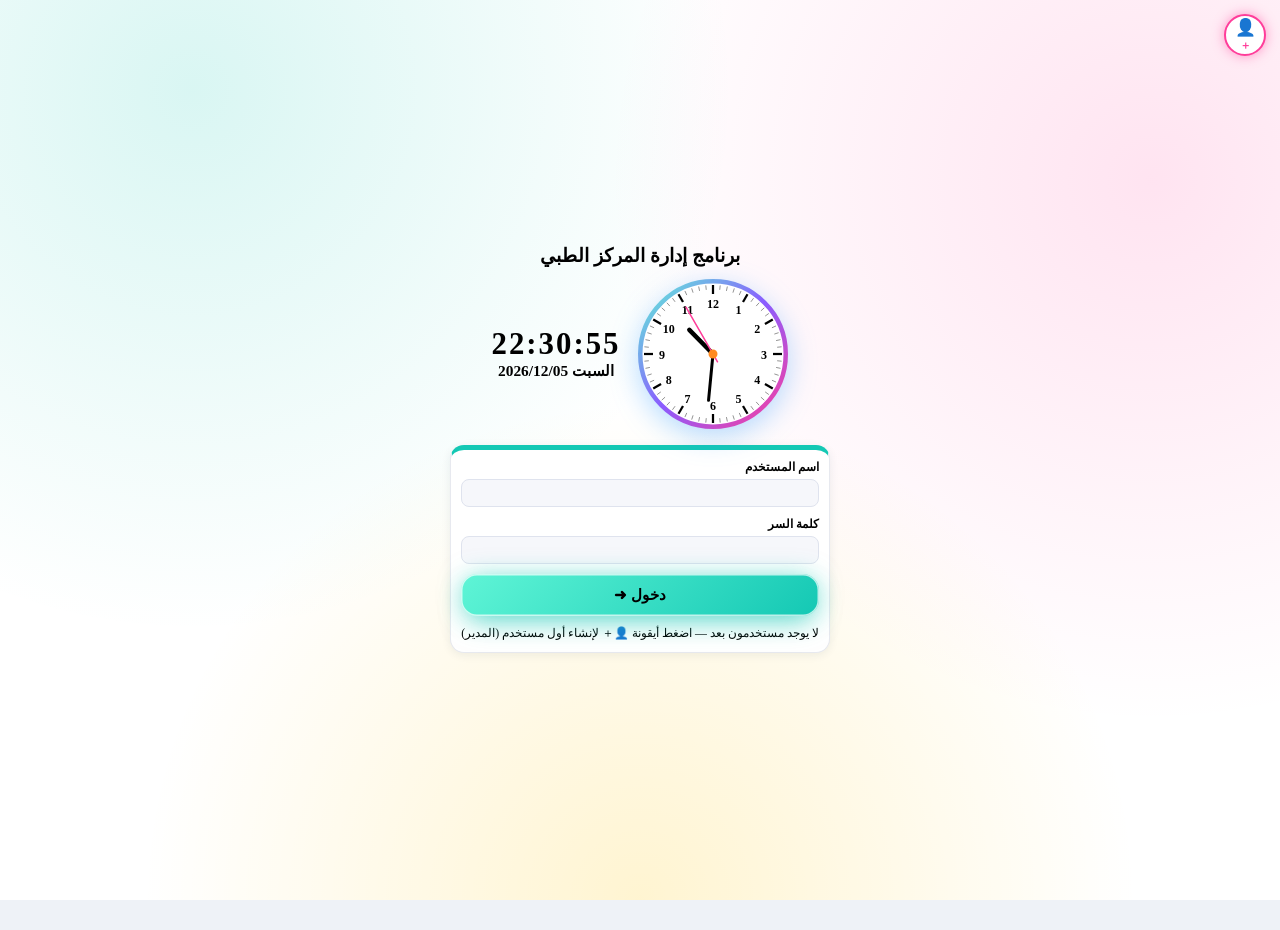
==== commit d0ddcbb4: "تحديث تلقائي في الخلفية دون خروج + نشر كل الملفات على gh-pages Co-Authored-By: Claude Sonnet 5.5 <no" ====
--- a/medical-center/demo/index.html
+++ b/medical-center/demo/index.html
@@ -287,7 +287,7 @@
 </head>
 <body>
 <div id="app"></div>
-<script>window.API_MODE='local';window.BUILD_TS=1795370565;window.SEED={"services":[{"type":"clinic","name":"عظام","price":100.0,"tax":10.0},{"type":"clinic","name":"رمد","price":100.0,"tax":10.0},{"type":"clinic","name":"باطنه وطوارئ","price":60.0,"tax":10.0},{"type":"clinic","name":"كلى والكلى الصناعية","price":100.0,"tax":10.0},{"type":"clinic","name":"جلديه","price":90.0,"tax":10.0},{"type":"clinic","name":"انف واذن","price":80.0,"tax":10.0},{"type":"clinic","name":"جهاز هضمي وكبد","price":110.0,"tax":10.0},{"type":"clinic","name":"مخ وأعصاب","price":130.0,"tax":10.0},{"type":"clinic","name":"نساء","price":100.0,"tax":10.0},{"type":"clinic","name":"تخاطب وتنمية مهارات","price":50.0,"tax":5.0},{"type":"clinic","name":"صدر","price":90.0,"tax":10.0},{"type":"clinic","name":"جراحة عامه","price":70.0,"tax":10.0},{"type":"clinic","name":"علاج طبيعى","price":50.0,"tax":10.0},{"type":"clinic","name":"مسالك بوليه","price":110.0,"tax":10.0},{"type":"clinic","name":"اسنان","price":40.0,"tax":10.0},{"type":"clinic","name":"تركيبات الاسنان","price":0,"tax":0},{"type":"clinic","name":"عمليات جراحية","price":0,"tax":0},{"type":"clinic","name":"تحاليل","price":0,"tax":0},{"type":"clinic","name":"معمل شركات","price":0,"tax":0},{"type":"clinic","name":"الحجامه","price":200.0,"tax":10.0},{"type":"clinic","name":"تخدير","price":0,"tax":0},{"type":"clinic","name":"طبيب اطفال","price":0,"tax":0},{"type":"radiology","name":"أشعة أسنان (فيلم)","price":40,"tax":0},{"type":"radiology","name":"أشعة أسنان (2 فيلم)","price":80,"tax":0},{"type":"radiology","name":"أشعة أسنان (4 أفلام)","price":160,"tax":0},{"type":"radiology","name":"أشعة عادية","price":0,"tax":0},{"type":"radiology","name":"موجات صوتية","price":250,"tax":0},{"type":"lab","name":"تحاليل","price":0,"tax":0},{"type":"lab","name":"تحاليل شركات","price":0,"tax":0},{"type":"lab","name":"معمل لاب تولاب","price":0,"tax":0},{"type":"operation","name":"عمليات جراحية","price":0,"tax":0},{"type":"operation","name":"فتح خراج","price":400,"tax":0},{"type":"operation","name":"استئصال كيس شمعي","price":450,"tax":0},{"type":"operation","name":"استئصال بواسير وشرخ شرجي","price":0,"tax":0},{"type":"operation","name":"خياطة جرح تحت مخدر موضعي","price":77,"tax":0},{"type":"operation","name":"تركيب جبيرة تحت الركبة","price":110,"tax":0},{"type":"operation","name":"جبس تحت الركبة","price":0,"tax":0},{"type":"operation","name":"طوارئ جراحة","price":0,"tax":0},{"type":"operation","name":"طوارئ عظام","price":0,"tax":0},{"type":"service","name":"كشف","price":0,"tax":0},{"type":"service","name":"استشارة","price":0,"tax":0},{"type":"service","name":"غيار","price":0,"tax":0},{"type":"service","name":"خياطة","price":0,"tax":0},{"type":"service","name":"نسبة شركات","price":0,"tax":0},{"type":"service","name":"خلع أسنان عادي (ضرس)","price":200,"tax":0},{"type":"service","name":"خلع جراحي","price":350,"tax":0},{"type":"service","name":"حشو أسنان","price":0,"tax":0},{"type":"service","name":"حشو كمبوزيت (ضرس)","price":400,"tax":0},{"type":"service","name":"حشو ليزر (ضرس)","price":400,"tax":0},{"type":"service","name":"حشو عصب (ضرس)","price":750,"tax":0},{"type":"service","name":"إزالة رواسب","price":300,"tax":0},{"type":"service","name":"طربوش بورسلين","price":1000,"tax":0},{"type":"service","name":"دعامة فايبر جلاس","price":600,"tax":0},{"type":"service","name":"علاج طبيعي (جلسة)","price":50,"tax":0},{"type":"service","name":"جلسات علاج طبيعي (6)","price":300,"tax":0},{"type":"service","name":"جلسات علاج طبيعي (12)","price":600,"tax":0},{"type":"service","name":"حجامة","price":200,"tax":0},{"type":"lab","name":"صورة دم كاملة (CBC)","price":0,"tax":0,"abbr":"CBC"},{"type":"lab","name":"سرعة الترسيب (ESR)","price":0,"tax":0,"abbr":"ESR"},{"type":"lab","name":"بروتين سي التفاعلي (CRP)","price":0,"tax":0,"abbr":"CRP"},{"type":"lab","name":"هيموجلوبين (HB)","price":0,"tax":0,"abbr":"HB"},{"type":"lab","name":"زمرة الدم وعامل ريسس (ABO/Rh)","price":0,"tax":0,"abbr":"ABO/Rh"},{"type":"lab","name":"زمن البروثرومبين (PT)","price":0,"tax":0,"abbr":"PT"},{"type":"lab","name":"زمن الثرومبوبلاستين الجزئي (PTT)","price":0,"tax":0,"abbr":"PTT"},{"type":"lab","name":"نسبة التجلط الدولية (INR)","price":0,"tax":0,"abbr":"INR"},{"type":"lab","name":"سكر صائم (FBS)","price":0,"tax":0,"abbr":"FBS"},{"type":"lab","name":"سكر فطار (2hPP)","price":0,"tax":0,"abbr":"2hPP"},{"type":"lab","name":"سكر عشوائي (RBS)","price":0,"tax":0,"abbr":"RBS"},{"type":"lab","name":"سكر تراكمي (HbA1c)","price":0,"tax":0,"abbr":"HbA1c"},{"type":"lab","name":"منحنى السكر (GTT)","price":0,"tax":0,"abbr":"GTT"},{"type":"lab","name":"وظائف كبد (LFT)","price":0,"tax":0,"abbr":"LFT"},{"type":"lab","name":"انزيم ALT (SGPT/ALT)","price":0,"tax":0,"abbr":"SGPT/ALT"},{"type":"lab","name":"انزيم AST (SGOT/AST)","price":0,"tax":0,"abbr":"SGOT/AST"},{"type":"lab","name":"فوسفاتيز قلوي (ALP)","price":0,"tax":0,"abbr":"ALP"},{"type":"lab","name":"جاما جي تي (GGT)","price":0,"tax":0,"abbr":"GGT"},{"type":"lab","name":"بيليروبين كلي ومباشر (Bil)","price":0,"tax":0,"abbr":"Bil"},{"type":"lab","name":"ألبومين (Alb)","price":0,"tax":0,"abbr":"Alb"},{"type":"lab","name":"بروتين كلي (TP)","price":0,"tax":0,"abbr":"TP"},{"type":"lab","name":"وظائف كلى (KFT)","price":0,"tax":0,"abbr":"KFT"},{"type":"lab","name":"يوريا (Urea)","price":0,"tax":0,"abbr":"Urea"},{"type":"lab","name":"كرياتينين (Creat)","price":0,"tax":0,"abbr":"Creat"},{"type":"lab","name":"حمض اليوريك (UA)","price":0,"tax":0,"abbr":"UA"},{"type":"lab","name":"صوديوم (Na)","price":0,"tax":0,"abbr":"Na"},{"type":"lab","name":"بوتاسيوم (K)","price":0,"tax":0,"abbr":"K"},{"type":"lab","name":"كالسيوم (Ca)","price":0,"tax":0,"abbr":"Ca"},{"type":"lab","name":"فوسفور (P)","price":0,"tax":0,"abbr":"P"},{"type":"lab","name":"مغنيسيوم (Mg)","price":0,"tax":0,"abbr":"Mg"},{"type":"lab","name":"حديد (Fe)","price":0,"tax":0,"abbr":"Fe"},{"type":"lab","name":"سعة ارتباط الحديد (TIBC)","price":0,"tax":0,"abbr":"TIBC"},{"type":"lab","name":"فيريتين (Ferritin)","price":0,"tax":0,"abbr":"Ferritin"},{"type":"lab","name":"دهون ثلاثية (TG)","price":0,"tax":0,"abbr":"TG"},{"type":"lab","name":"كوليسترول كلي (Chol)","price":0,"tax":0,"abbr":"Chol"},{"type":"lab","name":"كوليسترول HDL (HDL)","price":0,"tax":0,"abbr":"HDL"},{"type":"lab","name":"كوليسترول LDL (LDL)","price":0,"tax":0,"abbr":"LDL"},{"type":"lab","name":"ملف دهون كامل (Lipid Profile)","price":0,"tax":0,"abbr":"Lipid Profile"},{"type":"lab","name":"الغدة الدرقية TSH (TSH)","price":0,"tax":0,"abbr":"TSH"},{"type":"lab","name":"هرمون T3 الحر (FT3)","price":0,"tax":0,"abbr":"FT3"},{"type":"lab","name":"هرمون T4 الحر (FT4)","price":0,"tax":0,"abbr":"FT4"},{"type":"lab","name":"فيتامين د (Vit D)","price":0,"tax":0,"abbr":"Vit D"},{"type":"lab","name":"فيتامين ب12 (Vit B12)","price":0,"tax":0,"abbr":"Vit B12"},{"type":"lab","name":"حمض الفوليك (Folic)","price":0,"tax":0,"abbr":"Folic"},{"type":"lab","name":"هرمون الحليب (PRL)","price":0,"tax":0,"abbr":"PRL"},{"type":"lab","name":"هرمون FSH (FSH)","price":0,"tax":0,"abbr":"FSH"},{"type":"lab","name":"هرمون LH (LH)","price":0,"tax":0,"abbr":"LH"},{"type":"lab","name":"استراديول (E2)","price":0,"tax":0,"abbr":"E2"},{"type":"lab","name":"بروجيستيرون (PROG)","price":0,"tax":0,"abbr":"PROG"},{"type":"lab","name":"تستوستيرون (TESTO)","price":0,"tax":0,"abbr":"TESTO"},{"type":"lab","name":"هرمون الحمل الكمي (B-hCG)","price":0,"tax":0,"abbr":"B-hCG"},{"type":"lab","name":"اختبار حمل في البول (UPT)","price":0,"tax":0,"abbr":"UPT"},{"type":"lab","name":"تحليل بول كامل (Urine Analysis)","price":0,"tax":0,"abbr":"Urine Analysis"},{"type":"lab","name":"مزرعة بول (Urine C/S)","price":0,"tax":0,"abbr":"Urine C/S"},{"type":"lab","name":"تحليل براز (Stool Analysis)","price":0,"tax":0,"abbr":"Stool Analysis"},{"type":"lab","name":"مزرعة براز (Stool C/S)","price":0,"tax":0,"abbr":"Stool C/S"},{"type":"lab","name":"مسحة حلق مزرعة (Throat C/S)","price":0,"tax":0,"abbr":"Throat C/S"},{"type":"lab","name":"مزرعة دم (Blood C/S)","price":0,"tax":0,"abbr":"Blood C/S"},{"type":"lab","name":"أمصال الروماتيزم (RF)","price":0,"tax":0,"abbr":"RF"},{"type":"lab","name":"ASO (ASO)","price":0,"tax":0,"abbr":"ASO"},{"type":"lab","name":"أجسام مضادة نووية (ANA)","price":0,"tax":0,"abbr":"ANA"},{"type":"lab","name":"فيروس الكبد سي (HCV Ab)","price":0,"tax":0,"abbr":"HCV Ab"},{"type":"lab","name":"فيروس الكبد بي (HBsAg)","price":0,"tax":0,"abbr":"HBsAg"},{"type":"lab","name":"فيروس نقص المناعة (HIV)","price":0,"tax":0,"abbr":"HIV"},{"type":"lab","name":"فحص الزهري (VDRL)","price":0,"tax":0,"abbr":"VDRL"},{"type":"lab","name":"اختبار هيليكوباكتر بيلوري (H. pylori)","price":0,"tax":0,"abbr":"H. pylori"},{"type":"lab","name":"مستضد البروستاتا (PSA)","price":0,"tax":0,"abbr":"PSA"},{"type":"lab","name":"مؤشر أورام CEA (CEA)","price":0,"tax":0,"abbr":"CEA"},{"type":"lab","name":"مؤشر أورام AFP (AFP)","price":0,"tax":0,"abbr":"AFP"},{"type":"lab","name":"انزيم القلب CK-MB (CK-MB)","price":0,"tax":0,"abbr":"CK-MB"},{"type":"lab","name":"تروبونين (Troponin)","price":0,"tax":0,"abbr":"Troponin"},{"type":"lab","name":"انزيمات الباكرياس أميليز (Amylase)","price":0,"tax":0,"abbr":"Amylase"},{"type":"lab","name":"ليباز (Lipase)","price":0,"tax":0,"abbr":"Lipase"},{"type":"lab","name":"LDH (LDH)","price":0,"tax":0,"abbr":"LDH"},{"type":"lab","name":"D-Dimer (D-Dimer)","price":0,"tax":0,"abbr":"D-Dimer"},{"type":"lab","name":"تعداد الشبكيات (Retics)","price":0,"tax":0,"abbr":"Retics"},{"type":"lab","name":"عدد الصفائح (PLT)","price":0,"tax":0,"abbr":"PLT"},{"type":"lab","name":"صورة دم بالمجهر (Blood Film)","price":0,"tax":0,"abbr":"Blood Film"},{"type":"lab","name":"نسبة الأنسولين (Insulin)","price":0,"tax":0,"abbr":"Insulin"},{"type":"lab","name":"كورتيزول (Cortisol)","price":0,"tax":0,"abbr":"Cortisol"},{"type":"lab","name":"بول 24 ساعة بروتين (24h Urine Protein)","price":0,"tax":0,"abbr":"24h Urine Protein"},{"type":"lab","name":"نسبة الألبومين للكرياتينين في البول (ACR)","price":0,"tax":0,"abbr":"ACR"},{"type":"radiology","name":"أشعة صدر (Chest X-Ray)","price":0,"tax":0,"abbr":"Chest X-Ray"},{"type":"radiology","name":"أشعة بطن (Abdomen X-Ray)","price":0,"tax":0,"abbr":"Abdomen X-Ray"},{"type":"radiology","name":"أشعة عمود فقري عنقي (C-Spine X-Ray)","price":0,"tax":0,"abbr":"C-Spine X-Ray"},{"type":"radiology","name":"أشعة عمود فقري قطني (L-Spine X-Ray)","price":0,"tax":0,"abbr":"L-Spine X-Ray"},{"type":"radiology","name":"أشعة عمود فقري ظهري (D-Spine X-Ray)","price":0,"tax":0,"abbr":"D-Spine X-Ray"},{"type":"radiology","name":"أشعة حوض (Pelvis X-Ray)","price":0,"tax":0,"abbr":"Pelvis X-Ray"},{"type":"radiology","name":"أشعة ركبة (Knee X-Ray)","price":0,"tax":0,"abbr":"Knee X-Ray"},{"type":"radiology","name":"أشعة كتف (Shoulder X-Ray)","price":0,"tax":0,"abbr":"Shoulder X-Ray"},{"type":"radiology","name":"أشعة قدم (Foot X-Ray)","price":0,"tax":0,"abbr":"Foot X-Ray"},{"type":"radiology","name":"أشعة كف اليد (Hand X-Ray)","price":0,"tax":0,"abbr":"Hand X-Ray"},{"type":"radiology","name":"أشعة جيوب أنفية (PNS X-Ray)","price":0,"tax":0,"abbr":"PNS X-Ray"},{"type":"radiology","name":"أشعة أسنان بانوراما (OPG)","price":0,"tax":0,"abbr":"OPG"},{"type":"radiology","name":"موجات صوتية على البطن والحوض (US Abd & Pelvis)","price":0,"tax":0,"abbr":"US Abd & Pelvis"},{"type":"radiology","name":"موجات صوتية على الكلى والمسالك (US KUB)","price":0,"tax":0,"abbr":"US KUB"},{"type":"radiology","name":"موجات صوتية على الغدة الدرقية (US Thyroid)","price":0,"tax":0,"abbr":"US Thyroid"},{"type":"radiology","name":"موجات صوتية على الثدي (US Breast)","price":0,"tax":0,"abbr":"US Breast"},{"type":"radiology","name":"موجات صوتية على الحوض (US Pelvis)","price":0,"tax":0,"abbr":"US Pelvis"},{"type":"radiology","name":"موجات صوتية على البروستاتا (US Prostate)","price":0,"tax":0,"abbr":"US Prostate"},{"type":"radiology","name":"موجات صوتية على الرقبة (US Neck)","price":0,"tax":0,"abbr":"US Neck"},{"type":"radiology","name":"موجات صوتية دوبلر على الأوردة (Venous Doppler)","price":0,"tax":0,"abbr":"Venous Doppler"},{"type":"radiology","name":"موجات صوتية دوبلر على الشرايين (Arterial Doppler)","price":0,"tax":0,"abbr":"Arterial Doppler"},{"type":"radiology","name":"متابعة حمل بالموجات الصوتية (Obstetric US)","price":0,"tax":0,"abbr":"Obstetric US"},{"type":"radiology","name":"موجات صوتية على الخصية (US Scrotum)","price":0,"tax":0,"abbr":"US Scrotum"},{"type":"radiology","name":"موجات صوتية على الأنسجة الرخوة (US Soft Tissue)","price":0,"tax":0,"abbr":"US Soft Tissue"},{"type":"radiology","name":"موجات صوتية على المفاصل (MSK US)","price":0,"tax":0,"abbr":"MSK US"},{"type":"radiology","name":"رسم قلب (ECG)","price":0,"tax":0,"abbr":"ECG"},{"type":"radiology","name":"إيكو على القلب (Echo)","price":0,"tax":0,"abbr":"Echo"},{"type":"radiology","name":"رسم عصب (NCV)","price":0,"tax":0,"abbr":"NCV"},{"type":"radiology","name":"رسم عضلات (EMG)","price":0,"tax":0,"abbr":"EMG"},{"type":"radiology","name":"رسم مخ (EEG)","price":0,"tax":0,"abbr":"EEG"},{"type":"radiology","name":"أشعة مقطعية على المخ (CT Brain)","price":0,"tax":0,"abbr":"CT Brain"},{"type":"radiology","name":"أشعة مقطعية على الصدر (CT Chest)","price":0,"tax":0,"abbr":"CT Chest"},{"type":"radiology","name":"أشعة مقطعية على البطن والحوض (CT Abd & Pelvis)","price":0,"tax":0,"abbr":"CT Abd & Pelvis"},{"type":"radiology","name":"أشعة مقطعية على الجيوب الأنفية (CT PNS)","price":0,"tax":0,"abbr":"CT PNS"},{"type":"radiology","name":"أشعة مقطعية على العمود الفقري القطني (CT L-Spine)","price":0,"tax":0,"abbr":"CT L-Spine"},{"type":"radiology","name":"أشعة رنين مغناطيسي على المخ (MRI Brain)","price":0,"tax":0,"abbr":"MRI Brain"},{"type":"radiology","name":"أشعة رنين على العمود الفقري القطني (MRI L-Spine)","price":0,"tax":0,"abbr":"MRI L-Spine"},{"type":"radiology","name":"أشعة رنين على العمود الفقري العنقي (MRI C-Spine)","price":0,"tax":0,"abbr":"MRI C-Spine"},{"type":"radiology","name":"أشعة رنين على الركبة (MRI Knee)","price":0,"tax":0,"abbr":"MRI Knee"},{"type":"radiology","name":"أشعة رنين على الكتف (MRI Shoulder)","price":0,"tax":0,"abbr":"MRI Shoulder"},{"type":"radiology","name":"أشعة ماموجرام (Mammography)","price":0,"tax":0,"abbr":"Mammography"},{"type":"radiology","name":"قياس كثافة العظام (DEXA)","price":0,"tax":0,"abbr":"DEXA"},{"type":"radiology","name":"أشعة بالصبغة على المسالك (IVU)","price":0,"tax":0,"abbr":"IVU"},{"type":"radiology","name":"أشعة بالصبغة على الرحم (HSG)","price":0,"tax":0,"abbr":"HSG"},{"type":"radiology","name":"أشعة بالصبغة على المريء والمعدة (Barium Swallow/Meal)","price":0,"tax":0,"abbr":"Barium Swallow/Meal"}],"doctors":[{"name":"عبدالغنى احمد","clinic":"جراحة عامه","percent":60.0,"fixed":200.0,"opPercent":0},{"name":"ياسر طه","clinic":"تخدير","percent":100.0,"fixed":0,"opPercent":0},{"name":"ايه رأفت","clinic":"اسنان","percent":40.0,"fixed":0,"opPercent":0},{"name":"كامل ربيع","clinic":"تحاليل","percent":0,"fixed":0,"opPercent":0},{"name":"عمر محمود","clinic":"اسنان","percent":40.0,"fixed":0,"opPercent":0},{"name":"اسماء محمد","clinic":"نساء","percent":60.0,"fixed":0,"opPercent":0},{"name":"احمد عبدالحميد","clinic":"عظام","percent":60.0,"fixed":200.0,"opPercent":0},{"name":"اسلام السيد","clinic":"باطنه وطوارئ","percent":50.0,"fixed":500.0,"opPercent":0},{"name":"محمد صلاح","clinic":"علاج طبيعى","percent":50.0,"fixed":0,"opPercent":0},{"name":"كريم مشالى","clinic":"اسنان","percent":50.0,"fixed":0,"opPercent":0},{"name":"حسنى جمال","clinic":"طبيب اطفال","percent":100.0,"fixed":0,"opPercent":0},{"name":"محمد الجمل","clinic":"عظام","percent":70.0,"fixed":100.0,"opPercent":0},{"name":"محمد شاكر","clinic":"اسنان","percent":40.0,"fixed":0,"opPercent":0},{"name":"محمد طه","clinic":"جهاز هضمي وكبد","percent":50.0,"fixed":200.0,"opPercent":0},{"name":"ندى عادل","clinic":"اسنان","percent":40.0,"fixed":0,"opPercent":0},{"name":"اشرف الالفى","clinic":"باطنه وطوارئ","percent":50.0,"fixed":500.0,"opPercent":0},{"name":"جمال الخولى","clinic":"مسالك بوليه","percent":60.0,"fixed":0,"opPercent":0},{"name":"محمد عباس","clinic":"رمد","percent":60.0,"fixed":0,"opPercent":0},{"name":"منصور مهدى","clinic":"صدر","percent":60.0,"fixed":200.0,"opPercent":0},{"name":"احمد اشرف","clinic":"باطنه وطوارئ","percent":50.0,"fixed":500.0,"opPercent":0},{"name":"عاطف حسن","clinic":"كلى والكلى الصناعية","percent":60.0,"fixed":0,"opPercent":0},{"name":"هانم عبدالفتاح الدموكي","clinic":"تخاطب وتنمية مهارات","percent":50.0,"fixed":0,"opPercent":0},{"name":"اسماء محمد","clinic":"عمليات جراحية","percent":60.0,"fixed":0,"opPercent":0},{"name":"يارا بهاء","clinic":"جلديه","percent":60.0,"fixed":200.0,"opPercent":0},{"name":"جمال هنداوى","clinic":"اسنان","percent":40.0,"fixed":0,"opPercent":0},{"name":"على محجوب","clinic":"انف واذن","percent":60.0,"fixed":0,"opPercent":0},{"name":"علاء الدين محمود","clinic":"مخ وأعصاب","percent":60.0,"fixed":0,"opPercent":0},{"name":"محمد ايمن","clinic":"باطنه وطوارئ","percent":50.0,"fixed":500.0,"opPercent":0},{"name":"على محجوب","clinic":"عمليات جراحية","percent":45.0,"fixed":0,"opPercent":0},{"name":"عبدالغنى احمد","clinic":"عمليات جراحية","percent":60.0,"fixed":0,"opPercent":0},{"name":"محمد صلاح","clinic":"الحجامه","percent":0,"fixed":0,"opPercent":0},{"name":"اميره بهاء","clinic":"رمد","percent":60.0,"fixed":200.0,"opPercent":0},{"name":"عبدالرحمن على","clinic":"جلديه","percent":60.0,"fixed":200.0,"opPercent":0},{"name":"سوسن محمود","clinic":"نساء","percent":50.0,"fixed":0,"opPercent":0}],"companies":[{"name":"AXA","fee":160.0},{"name":"الاهلى للخدمات الطبية","fee":100.0},{"name":"DMS","fee":175.0},{"name":"Careplus","fee":180.0},{"name":"المشرق","fee":150.0},{"name":"EGYMED","fee":200.0},{"name":"SMART","fee":160.0},{"name":"Nextcare","fee":140.0}],"staff":[{"name":"حماده حسن محمود"},{"name":"سعد سعيد ناجي"},{"name":"احمد عبدالسلام"},{"name":"منى عبدالعزيز عبد الوهاب"},{"name":"عواطف علي عبدالعظيم"},{"name":"ايمان فؤاد علي"},{"name":"هبه محمود رمضان"},{"name":"فاطمه فتحي عبد الوارث"}],"expenseCats":["مصاريف متنوعة","زيت","مصاريف تشغيل","مصاريف نقل","تجهيزات طبيه وأخرى","بنزين","مكأفات","مكأفات عمليات","بوفية","مصروفات محطة المياه","صيانه","تراخيص ورسوم وكارتات وجراج","جاز","مصروفات المصعد","رسوم تراخيص طبيه","انتقالات","مصروفات نقل","اتصالات وتليفون وانترنت","دعايا","مطبوعات","أدوات كتابيه","سباكه","نثريات وإكراميات ومصروفات أخرى","بوفيه","بدل ضيافه","مصروفات نظافه","كهرباء","نجاره ودهانات","اجهزة كهربائيه","إيصالات كهرباء","إيصال مياه","إيصال ضرائب","صيانة أجهزه طبيه","معمل لاب تولاب","مستلزمات معمل","تركيبات أسنان","مستلزمات أسنان","مستلزمات طبيه وأدويه","مرتبات الموظفين والعمال","اجور الأطباء والتمريض","مكافآت","بدلات","حوافز","مصروفات التأمين الصحي","الرد النقدي"]};</script>
+<script>window.API_MODE='local';window.BUILD_TS=1795371191;window.SEED={"services":[{"type":"clinic","name":"عظام","price":100.0,"tax":10.0},{"type":"clinic","name":"رمد","price":100.0,"tax":10.0},{"type":"clinic","name":"باطنه وطوارئ","price":60.0,"tax":10.0},{"type":"clinic","name":"كلى والكلى الصناعية","price":100.0,"tax":10.0},{"type":"clinic","name":"جلديه","price":90.0,"tax":10.0},{"type":"clinic","name":"انف واذن","price":80.0,"tax":10.0},{"type":"clinic","name":"جهاز هضمي وكبد","price":110.0,"tax":10.0},{"type":"clinic","name":"مخ وأعصاب","price":130.0,"tax":10.0},{"type":"clinic","name":"نساء","price":100.0,"tax":10.0},{"type":"clinic","name":"تخاطب وتنمية مهارات","price":50.0,"tax":5.0},{"type":"clinic","name":"صدر","price":90.0,"tax":10.0},{"type":"clinic","name":"جراحة عامه","price":70.0,"tax":10.0},{"type":"clinic","name":"علاج طبيعى","price":50.0,"tax":10.0},{"type":"clinic","name":"مسالك بوليه","price":110.0,"tax":10.0},{"type":"clinic","name":"اسنان","price":40.0,"tax":10.0},{"type":"clinic","name":"تركيبات الاسنان","price":0,"tax":0},{"type":"clinic","name":"عمليات جراحية","price":0,"tax":0},{"type":"clinic","name":"تحاليل","price":0,"tax":0},{"type":"clinic","name":"معمل شركات","price":0,"tax":0},{"type":"clinic","name":"الحجامه","price":200.0,"tax":10.0},{"type":"clinic","name":"تخدير","price":0,"tax":0},{"type":"clinic","name":"طبيب اطفال","price":0,"tax":0},{"type":"radiology","name":"أشعة أسنان (فيلم)","price":40,"tax":0},{"type":"radiology","name":"أشعة أسنان (2 فيلم)","price":80,"tax":0},{"type":"radiology","name":"أشعة أسنان (4 أفلام)","price":160,"tax":0},{"type":"radiology","name":"أشعة عادية","price":0,"tax":0},{"type":"radiology","name":"موجات صوتية","price":250,"tax":0},{"type":"lab","name":"تحاليل","price":0,"tax":0},{"type":"lab","name":"تحاليل شركات","price":0,"tax":0},{"type":"lab","name":"معمل لاب تولاب","price":0,"tax":0},{"type":"operation","name":"عمليات جراحية","price":0,"tax":0},{"type":"operation","name":"فتح خراج","price":400,"tax":0},{"type":"operation","name":"استئصال كيس شمعي","price":450,"tax":0},{"type":"operation","name":"استئصال بواسير وشرخ شرجي","price":0,"tax":0},{"type":"operation","name":"خياطة جرح تحت مخدر موضعي","price":77,"tax":0},{"type":"operation","name":"تركيب جبيرة تحت الركبة","price":110,"tax":0},{"type":"operation","name":"جبس تحت الركبة","price":0,"tax":0},{"type":"operation","name":"طوارئ جراحة","price":0,"tax":0},{"type":"operation","name":"طوارئ عظام","price":0,"tax":0},{"type":"service","name":"كشف","price":0,"tax":0},{"type":"service","name":"استشارة","price":0,"tax":0},{"type":"service","name":"غيار","price":0,"tax":0},{"type":"service","name":"خياطة","price":0,"tax":0},{"type":"service","name":"نسبة شركات","price":0,"tax":0},{"type":"service","name":"خلع أسنان عادي (ضرس)","price":200,"tax":0},{"type":"service","name":"خلع جراحي","price":350,"tax":0},{"type":"service","name":"حشو أسنان","price":0,"tax":0},{"type":"service","name":"حشو كمبوزيت (ضرس)","price":400,"tax":0},{"type":"service","name":"حشو ليزر (ضرس)","price":400,"tax":0},{"type":"service","name":"حشو عصب (ضرس)","price":750,"tax":0},{"type":"service","name":"إزالة رواسب","price":300,"tax":0},{"type":"service","name":"طربوش بورسلين","price":1000,"tax":0},{"type":"service","name":"دعامة فايبر جلاس","price":600,"tax":0},{"type":"service","name":"علاج طبيعي (جلسة)","price":50,"tax":0},{"type":"service","name":"جلسات علاج طبيعي (6)","price":300,"tax":0},{"type":"service","name":"جلسات علاج طبيعي (12)","price":600,"tax":0},{"type":"service","name":"حجامة","price":200,"tax":0},{"type":"lab","name":"صورة دم كاملة (CBC)","price":0,"tax":0,"abbr":"CBC"},{"type":"lab","name":"سرعة الترسيب (ESR)","price":0,"tax":0,"abbr":"ESR"},{"type":"lab","name":"بروتين سي التفاعلي (CRP)","price":0,"tax":0,"abbr":"CRP"},{"type":"lab","name":"هيموجلوبين (HB)","price":0,"tax":0,"abbr":"HB"},{"type":"lab","name":"زمرة الدم وعامل ريسس (ABO/Rh)","price":0,"tax":0,"abbr":"ABO/Rh"},{"type":"lab","name":"زمن البروثرومبين (PT)","price":0,"tax":0,"abbr":"PT"},{"type":"lab","name":"زمن الثرومبوبلاستين الجزئي (PTT)","price":0,"tax":0,"abbr":"PTT"},{"type":"lab","name":"نسبة التجلط الدولية (INR)","price":0,"tax":0,"abbr":"INR"},{"type":"lab","name":"سكر صائم (FBS)","price":0,"tax":0,"abbr":"FBS"},{"type":"lab","name":"سكر فطار (2hPP)","price":0,"tax":0,"abbr":"2hPP"},{"type":"lab","name":"سكر عشوائي (RBS)","price":0,"tax":0,"abbr":"RBS"},{"type":"lab","name":"سكر تراكمي (HbA1c)","price":0,"tax":0,"abbr":"HbA1c"},{"type":"lab","name":"منحنى السكر (GTT)","price":0,"tax":0,"abbr":"GTT"},{"type":"lab","name":"وظائف كبد (LFT)","price":0,"tax":0,"abbr":"LFT"},{"type":"lab","name":"انزيم ALT (SGPT/ALT)","price":0,"tax":0,"abbr":"SGPT/ALT"},{"type":"lab","name":"انزيم AST (SGOT/AST)","price":0,"tax":0,"abbr":"SGOT/AST"},{"type":"lab","name":"فوسفاتيز قلوي (ALP)","price":0,"tax":0,"abbr":"ALP"},{"type":"lab","name":"جاما جي تي (GGT)","price":0,"tax":0,"abbr":"GGT"},{"type":"lab","name":"بيليروبين كلي ومباشر (Bil)","price":0,"tax":0,"abbr":"Bil"},{"type":"lab","name":"ألبومين (Alb)","price":0,"tax":0,"abbr":"Alb"},{"type":"lab","name":"بروتين كلي (TP)","price":0,"tax":0,"abbr":"TP"},{"type":"lab","name":"وظائف كلى (KFT)","price":0,"tax":0,"abbr":"KFT"},{"type":"lab","name":"يوريا (Urea)","price":0,"tax":0,"abbr":"Urea"},{"type":"lab","name":"كرياتينين (Creat)","price":0,"tax":0,"abbr":"Creat"},{"type":"lab","name":"حمض اليوريك (UA)","price":0,"tax":0,"abbr":"UA"},{"type":"lab","name":"صوديوم (Na)","price":0,"tax":0,"abbr":"Na"},{"type":"lab","name":"بوتاسيوم (K)","price":0,"tax":0,"abbr":"K"},{"type":"lab","name":"كالسيوم (Ca)","price":0,"tax":0,"abbr":"Ca"},{"type":"lab","name":"فوسفور (P)","price":0,"tax":0,"abbr":"P"},{"type":"lab","name":"مغنيسيوم (Mg)","price":0,"tax":0,"abbr":"Mg"},{"type":"lab","name":"حديد (Fe)","price":0,"tax":0,"abbr":"Fe"},{"type":"lab","name":"سعة ارتباط الحديد (TIBC)","price":0,"tax":0,"abbr":"TIBC"},{"type":"lab","name":"فيريتين (Ferritin)","price":0,"tax":0,"abbr":"Ferritin"},{"type":"lab","name":"دهون ثلاثية (TG)","price":0,"tax":0,"abbr":"TG"},{"type":"lab","name":"كوليسترول كلي (Chol)","price":0,"tax":0,"abbr":"Chol"},{"type":"lab","name":"كوليسترول HDL (HDL)","price":0,"tax":0,"abbr":"HDL"},{"type":"lab","name":"كوليسترول LDL (LDL)","price":0,"tax":0,"abbr":"LDL"},{"type":"lab","name":"ملف دهون كامل (Lipid Profile)","price":0,"tax":0,"abbr":"Lipid Profile"},{"type":"lab","name":"الغدة الدرقية TSH (TSH)","price":0,"tax":0,"abbr":"TSH"},{"type":"lab","name":"هرمون T3 الحر (FT3)","price":0,"tax":0,"abbr":"FT3"},{"type":"lab","name":"هرمون T4 الحر (FT4)","price":0,"tax":0,"abbr":"FT4"},{"type":"lab","name":"فيتامين د (Vit D)","price":0,"tax":0,"abbr":"Vit D"},{"type":"lab","name":"فيتامين ب12 (Vit B12)","price":0,"tax":0,"abbr":"Vit B12"},{"type":"lab","name":"حمض الفوليك (Folic)","price":0,"tax":0,"abbr":"Folic"},{"type":"lab","name":"هرمون الحليب (PRL)","price":0,"tax":0,"abbr":"PRL"},{"type":"lab","name":"هرمون FSH (FSH)","price":0,"tax":0,"abbr":"FSH"},{"type":"lab","name":"هرمون LH (LH)","price":0,"tax":0,"abbr":"LH"},{"type":"lab","name":"استراديول (E2)","price":0,"tax":0,"abbr":"E2"},{"type":"lab","name":"بروجيستيرون (PROG)","price":0,"tax":0,"abbr":"PROG"},{"type":"lab","name":"تستوستيرون (TESTO)","price":0,"tax":0,"abbr":"TESTO"},{"type":"lab","name":"هرمون الحمل الكمي (B-hCG)","price":0,"tax":0,"abbr":"B-hCG"},{"type":"lab","name":"اختبار حمل في البول (UPT)","price":0,"tax":0,"abbr":"UPT"},{"type":"lab","name":"تحليل بول كامل (Urine Analysis)","price":0,"tax":0,"abbr":"Urine Analysis"},{"type":"lab","name":"مزرعة بول (Urine C/S)","price":0,"tax":0,"abbr":"Urine C/S"},{"type":"lab","name":"تحليل براز (Stool Analysis)","price":0,"tax":0,"abbr":"Stool Analysis"},{"type":"lab","name":"مزرعة براز (Stool C/S)","price":0,"tax":0,"abbr":"Stool C/S"},{"type":"lab","name":"مسحة حلق مزرعة (Throat C/S)","price":0,"tax":0,"abbr":"Throat C/S"},{"type":"lab","name":"مزرعة دم (Blood C/S)","price":0,"tax":0,"abbr":"Blood C/S"},{"type":"lab","name":"أمصال الروماتيزم (RF)","price":0,"tax":0,"abbr":"RF"},{"type":"lab","name":"ASO (ASO)","price":0,"tax":0,"abbr":"ASO"},{"type":"lab","name":"أجسام مضادة نووية (ANA)","price":0,"tax":0,"abbr":"ANA"},{"type":"lab","name":"فيروس الكبد سي (HCV Ab)","price":0,"tax":0,"abbr":"HCV Ab"},{"type":"lab","name":"فيروس الكبد بي (HBsAg)","price":0,"tax":0,"abbr":"HBsAg"},{"type":"lab","name":"فيروس نقص المناعة (HIV)","price":0,"tax":0,"abbr":"HIV"},{"type":"lab","name":"فحص الزهري (VDRL)","price":0,"tax":0,"abbr":"VDRL"},{"type":"lab","name":"اختبار هيليكوباكتر بيلوري (H. pylori)","price":0,"tax":0,"abbr":"H. pylori"},{"type":"lab","name":"مستضد البروستاتا (PSA)","price":0,"tax":0,"abbr":"PSA"},{"type":"lab","name":"مؤشر أورام CEA (CEA)","price":0,"tax":0,"abbr":"CEA"},{"type":"lab","name":"مؤشر أورام AFP (AFP)","price":0,"tax":0,"abbr":"AFP"},{"type":"lab","name":"انزيم القلب CK-MB (CK-MB)","price":0,"tax":0,"abbr":"CK-MB"},{"type":"lab","name":"تروبونين (Troponin)","price":0,"tax":0,"abbr":"Troponin"},{"type":"lab","name":"انزيمات الباكرياس أميليز (Amylase)","price":0,"tax":0,"abbr":"Amylase"},{"type":"lab","name":"ليباز (Lipase)","price":0,"tax":0,"abbr":"Lipase"},{"type":"lab","name":"LDH (LDH)","price":0,"tax":0,"abbr":"LDH"},{"type":"lab","name":"D-Dimer (D-Dimer)","price":0,"tax":0,"abbr":"D-Dimer"},{"type":"lab","name":"تعداد الشبكيات (Retics)","price":0,"tax":0,"abbr":"Retics"},{"type":"lab","name":"عدد الصفائح (PLT)","price":0,"tax":0,"abbr":"PLT"},{"type":"lab","name":"صورة دم بالمجهر (Blood Film)","price":0,"tax":0,"abbr":"Blood Film"},{"type":"lab","name":"نسبة الأنسولين (Insulin)","price":0,"tax":0,"abbr":"Insulin"},{"type":"lab","name":"كورتيزول (Cortisol)","price":0,"tax":0,"abbr":"Cortisol"},{"type":"lab","name":"بول 24 ساعة بروتين (24h Urine Protein)","price":0,"tax":0,"abbr":"24h Urine Protein"},{"type":"lab","name":"نسبة الألبومين للكرياتينين في البول (ACR)","price":0,"tax":0,"abbr":"ACR"},{"type":"radiology","name":"أشعة صدر (Chest X-Ray)","price":0,"tax":0,"abbr":"Chest X-Ray"},{"type":"radiology","name":"أشعة بطن (Abdomen X-Ray)","price":0,"tax":0,"abbr":"Abdomen X-Ray"},{"type":"radiology","name":"أشعة عمود فقري عنقي (C-Spine X-Ray)","price":0,"tax":0,"abbr":"C-Spine X-Ray"},{"type":"radiology","name":"أشعة عمود فقري قطني (L-Spine X-Ray)","price":0,"tax":0,"abbr":"L-Spine X-Ray"},{"type":"radiology","name":"أشعة عمود فقري ظهري (D-Spine X-Ray)","price":0,"tax":0,"abbr":"D-Spine X-Ray"},{"type":"radiology","name":"أشعة حوض (Pelvis X-Ray)","price":0,"tax":0,"abbr":"Pelvis X-Ray"},{"type":"radiology","name":"أشعة ركبة (Knee X-Ray)","price":0,"tax":0,"abbr":"Knee X-Ray"},{"type":"radiology","name":"أشعة كتف (Shoulder X-Ray)","price":0,"tax":0,"abbr":"Shoulder X-Ray"},{"type":"radiology","name":"أشعة قدم (Foot X-Ray)","price":0,"tax":0,"abbr":"Foot X-Ray"},{"type":"radiology","name":"أشعة كف اليد (Hand X-Ray)","price":0,"tax":0,"abbr":"Hand X-Ray"},{"type":"radiology","name":"أشعة جيوب أنفية (PNS X-Ray)","price":0,"tax":0,"abbr":"PNS X-Ray"},{"type":"radiology","name":"أشعة أسنان بانوراما (OPG)","price":0,"tax":0,"abbr":"OPG"},{"type":"radiology","name":"موجات صوتية على البطن والحوض (US Abd & Pelvis)","price":0,"tax":0,"abbr":"US Abd & Pelvis"},{"type":"radiology","name":"موجات صوتية على الكلى والمسالك (US KUB)","price":0,"tax":0,"abbr":"US KUB"},{"type":"radiology","name":"موجات صوتية على الغدة الدرقية (US Thyroid)","price":0,"tax":0,"abbr":"US Thyroid"},{"type":"radiology","name":"موجات صوتية على الثدي (US Breast)","price":0,"tax":0,"abbr":"US Breast"},{"type":"radiology","name":"موجات صوتية على الحوض (US Pelvis)","price":0,"tax":0,"abbr":"US Pelvis"},{"type":"radiology","name":"موجات صوتية على البروستاتا (US Prostate)","price":0,"tax":0,"abbr":"US Prostate"},{"type":"radiology","name":"موجات صوتية على الرقبة (US Neck)","price":0,"tax":0,"abbr":"US Neck"},{"type":"radiology","name":"موجات صوتية دوبلر على الأوردة (Venous Doppler)","price":0,"tax":0,"abbr":"Venous Doppler"},{"type":"radiology","name":"موجات صوتية دوبلر على الشرايين (Arterial Doppler)","price":0,"tax":0,"abbr":"Arterial Doppler"},{"type":"radiology","name":"متابعة حمل بالموجات الصوتية (Obstetric US)","price":0,"tax":0,"abbr":"Obstetric US"},{"type":"radiology","name":"موجات صوتية على الخصية (US Scrotum)","price":0,"tax":0,"abbr":"US Scrotum"},{"type":"radiology","name":"موجات صوتية على الأنسجة الرخوة (US Soft Tissue)","price":0,"tax":0,"abbr":"US Soft Tissue"},{"type":"radiology","name":"موجات صوتية على المفاصل (MSK US)","price":0,"tax":0,"abbr":"MSK US"},{"type":"radiology","name":"رسم قلب (ECG)","price":0,"tax":0,"abbr":"ECG"},{"type":"radiology","name":"إيكو على القلب (Echo)","price":0,"tax":0,"abbr":"Echo"},{"type":"radiology","name":"رسم عصب (NCV)","price":0,"tax":0,"abbr":"NCV"},{"type":"radiology","name":"رسم عضلات (EMG)","price":0,"tax":0,"abbr":"EMG"},{"type":"radiology","name":"رسم مخ (EEG)","price":0,"tax":0,"abbr":"EEG"},{"type":"radiology","name":"أشعة مقطعية على المخ (CT Brain)","price":0,"tax":0,"abbr":"CT Brain"},{"type":"radiology","name":"أشعة مقطعية على الصدر (CT Chest)","price":0,"tax":0,"abbr":"CT Chest"},{"type":"radiology","name":"أشعة مقطعية على البطن والحوض (CT Abd & Pelvis)","price":0,"tax":0,"abbr":"CT Abd & Pelvis"},{"type":"radiology","name":"أشعة مقطعية على الجيوب الأنفية (CT PNS)","price":0,"tax":0,"abbr":"CT PNS"},{"type":"radiology","name":"أشعة مقطعية على العمود الفقري القطني (CT L-Spine)","price":0,"tax":0,"abbr":"CT L-Spine"},{"type":"radiology","name":"أشعة رنين مغناطيسي على المخ (MRI Brain)","price":0,"tax":0,"abbr":"MRI Brain"},{"type":"radiology","name":"أشعة رنين على العمود الفقري القطني (MRI L-Spine)","price":0,"tax":0,"abbr":"MRI L-Spine"},{"type":"radiology","name":"أشعة رنين على العمود الفقري العنقي (MRI C-Spine)","price":0,"tax":0,"abbr":"MRI C-Spine"},{"type":"radiology","name":"أشعة رنين على الركبة (MRI Knee)","price":0,"tax":0,"abbr":"MRI Knee"},{"type":"radiology","name":"أشعة رنين على الكتف (MRI Shoulder)","price":0,"tax":0,"abbr":"MRI Shoulder"},{"type":"radiology","name":"أشعة ماموجرام (Mammography)","price":0,"tax":0,"abbr":"Mammography"},{"type":"radiology","name":"قياس كثافة العظام (DEXA)","price":0,"tax":0,"abbr":"DEXA"},{"type":"radiology","name":"أشعة بالصبغة على المسالك (IVU)","price":0,"tax":0,"abbr":"IVU"},{"type":"radiology","name":"أشعة بالصبغة على الرحم (HSG)","price":0,"tax":0,"abbr":"HSG"},{"type":"radiology","name":"أشعة بالصبغة على المريء والمعدة (Barium Swallow/Meal)","price":0,"tax":0,"abbr":"Barium Swallow/Meal"}],"doctors":[{"name":"عبدالغنى احمد","clinic":"جراحة عامه","percent":60.0,"fixed":200.0,"opPercent":0},{"name":"ياسر طه","clinic":"تخدير","percent":100.0,"fixed":0,"opPercent":0},{"name":"ايه رأفت","clinic":"اسنان","percent":40.0,"fixed":0,"opPercent":0},{"name":"كامل ربيع","clinic":"تحاليل","percent":0,"fixed":0,"opPercent":0},{"name":"عمر محمود","clinic":"اسنان","percent":40.0,"fixed":0,"opPercent":0},{"name":"اسماء محمد","clinic":"نساء","percent":60.0,"fixed":0,"opPercent":0},{"name":"احمد عبدالحميد","clinic":"عظام","percent":60.0,"fixed":200.0,"opPercent":0},{"name":"اسلام السيد","clinic":"باطنه وطوارئ","percent":50.0,"fixed":500.0,"opPercent":0},{"name":"محمد صلاح","clinic":"علاج طبيعى","percent":50.0,"fixed":0,"opPercent":0},{"name":"كريم مشالى","clinic":"اسنان","percent":50.0,"fixed":0,"opPercent":0},{"name":"حسنى جمال","clinic":"طبيب اطفال","percent":100.0,"fixed":0,"opPercent":0},{"name":"محمد الجمل","clinic":"عظام","percent":70.0,"fixed":100.0,"opPercent":0},{"name":"محمد شاكر","clinic":"اسنان","percent":40.0,"fixed":0,"opPercent":0},{"name":"محمد طه","clinic":"جهاز هضمي وكبد","percent":50.0,"fixed":200.0,"opPercent":0},{"name":"ندى عادل","clinic":"اسنان","percent":40.0,"fixed":0,"opPercent":0},{"name":"اشرف الالفى","clinic":"باطنه وطوارئ","percent":50.0,"fixed":500.0,"opPercent":0},{"name":"جمال الخولى","clinic":"مسالك بوليه","percent":60.0,"fixed":0,"opPercent":0},{"name":"محمد عباس","clinic":"رمد","percent":60.0,"fixed":0,"opPercent":0},{"name":"منصور مهدى","clinic":"صدر","percent":60.0,"fixed":200.0,"opPercent":0},{"name":"احمد اشرف","clinic":"باطنه وطوارئ","percent":50.0,"fixed":500.0,"opPercent":0},{"name":"عاطف حسن","clinic":"كلى والكلى الصناعية","percent":60.0,"fixed":0,"opPercent":0},{"name":"هانم عبدالفتاح الدموكي","clinic":"تخاطب وتنمية مهارات","percent":50.0,"fixed":0,"opPercent":0},{"name":"اسماء محمد","clinic":"عمليات جراحية","percent":60.0,"fixed":0,"opPercent":0},{"name":"يارا بهاء","clinic":"جلديه","percent":60.0,"fixed":200.0,"opPercent":0},{"name":"جمال هنداوى","clinic":"اسنان","percent":40.0,"fixed":0,"opPercent":0},{"name":"على محجوب","clinic":"انف واذن","percent":60.0,"fixed":0,"opPercent":0},{"name":"علاء الدين محمود","clinic":"مخ وأعصاب","percent":60.0,"fixed":0,"opPercent":0},{"name":"محمد ايمن","clinic":"باطنه وطوارئ","percent":50.0,"fixed":500.0,"opPercent":0},{"name":"على محجوب","clinic":"عمليات جراحية","percent":45.0,"fixed":0,"opPercent":0},{"name":"عبدالغنى احمد","clinic":"عمليات جراحية","percent":60.0,"fixed":0,"opPercent":0},{"name":"محمد صلاح","clinic":"الحجامه","percent":0,"fixed":0,"opPercent":0},{"name":"اميره بهاء","clinic":"رمد","percent":60.0,"fixed":200.0,"opPercent":0},{"name":"عبدالرحمن على","clinic":"جلديه","percent":60.0,"fixed":200.0,"opPercent":0},{"name":"سوسن محمود","clinic":"نساء","percent":50.0,"fixed":0,"opPercent":0}],"companies":[{"name":"AXA","fee":160.0},{"name":"الاهلى للخدمات الطبية","fee":100.0},{"name":"DMS","fee":175.0},{"name":"Careplus","fee":180.0},{"name":"المشرق","fee":150.0},{"name":"EGYMED","fee":200.0},{"name":"SMART","fee":160.0},{"name":"Nextcare","fee":140.0}],"staff":[{"name":"حماده حسن محمود"},{"name":"سعد سعيد ناجي"},{"name":"احمد عبدالسلام"},{"name":"منى عبدالعزيز عبد الوهاب"},{"name":"عواطف علي عبدالعظيم"},{"name":"ايمان فؤاد علي"},{"name":"هبه محمود رمضان"},{"name":"فاطمه فتحي عبد الوارث"}],"expenseCats":["مصاريف متنوعة","زيت","مصاريف تشغيل","مصاريف نقل","تجهيزات طبيه وأخرى","بنزين","مكأفات","مكأفات عمليات","بوفية","مصروفات محطة المياه","صيانه","تراخيص ورسوم وكارتات وجراج","جاز","مصروفات المصعد","رسوم تراخيص طبيه","انتقالات","مصروفات نقل","اتصالات وتليفون وانترنت","دعايا","مطبوعات","أدوات كتابيه","سباكه","نثريات وإكراميات ومصروفات أخرى","بوفيه","بدل ضيافه","مصروفات نظافه","كهرباء","نجاره ودهانات","اجهزة كهربائيه","إيصالات كهرباء","إيصال مياه","إيصال ضرائب","صيانة أجهزه طبيه","معمل لاب تولاب","مستلزمات معمل","تركيبات أسنان","مستلزمات أسنان","مستلزمات طبيه وأدويه","مرتبات الموظفين والعمال","اجور الأطباء والتمريض","مكافآت","بدلات","حوافز","مصروفات التأمين الصحي","الرد النقدي"]};</script>
 <script>
 /* طبقة الاتصال: php | gas | local (تجريبي داخل المتصفح)
    نفس الأوامر تعمل في الثلاثة: status, register, login, me, logout, list, save, delete, upload, file */
@@ -1131,7 +1131,8 @@
 document.addEventListener('click', e => { const el = e.target.closest('[data-act]'); if (!el) return; const f = Acts[el.dataset.act]; if (f) { e.preventDefault(); f(el, e); } });
 
 window.addEventListener('DOMContentLoaded', async () => {
-  try { if (window.AndroidBridge) API.setToken(null); if (API.getToken()) { S.user = (await API.call('me')).user; await loadAll(); } } catch (e) { API.setToken(null); S.user = null; }
+  let resume = null; try { resume = JSON.parse(sessionStorage.getItem('mc_resume') || 'null'); sessionStorage.removeItem('mc_resume'); if (resume && Date.now() - resume.t > 120000) resume = null; } catch (e) {}   /* عودة بعد تحديث تلقائي: نفس الشاشة دون إعادة دخول */
+  try { if (window.AndroidBridge && !resume) API.setToken(null); if (API.getToken()) { S.user = (await API.call('me')).user; await loadAll(); if (resume && resume.screen) { S.screen = resume.screen; S.arg = resume.arg || null; } } } catch (e) { API.setToken(null); S.user = null; }
   render(); startSync(); setTimeout(() => window.autoSeedCheck && autoSeedCheck(), 1500);
 });
 
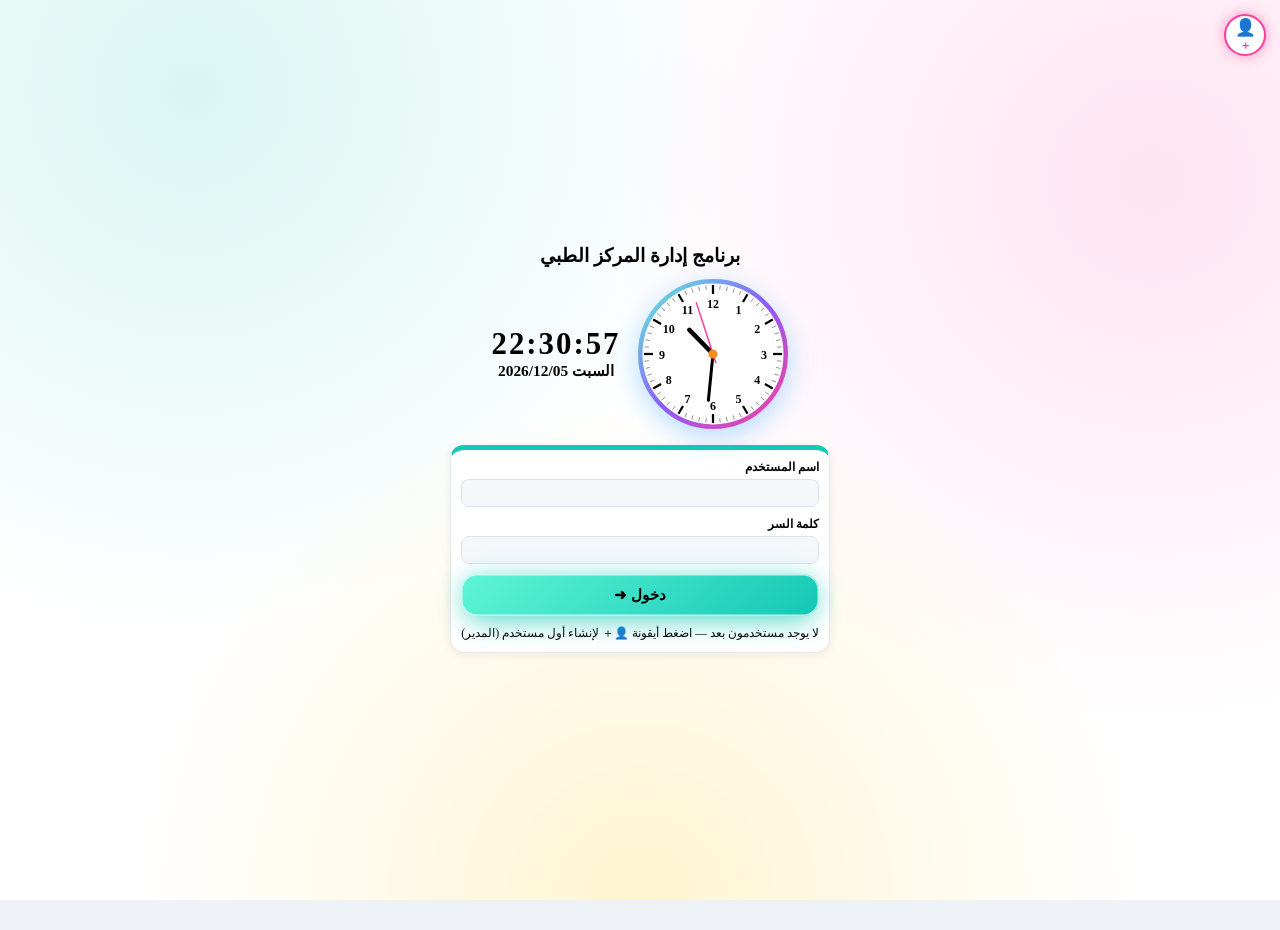
==== commit 630094ff: "Bookings: auto value from clinic price; clearer unknown-entity message Co-Authored-By: Claude Sonnet" ====
--- a/medical-center/demo/index.html
+++ b/medical-center/demo/index.html
@@ -287,7 +287,7 @@
 </head>
 <body>
 <div id="app"></div>
-<script>window.API_MODE='local';window.BUILD_TS=1795371191;window.SEED={"services":[{"type":"clinic","name":"عظام","price":100.0,"tax":10.0},{"type":"clinic","name":"رمد","price":100.0,"tax":10.0},{"type":"clinic","name":"باطنه وطوارئ","price":60.0,"tax":10.0},{"type":"clinic","name":"كلى والكلى الصناعية","price":100.0,"tax":10.0},{"type":"clinic","name":"جلديه","price":90.0,"tax":10.0},{"type":"clinic","name":"انف واذن","price":80.0,"tax":10.0},{"type":"clinic","name":"جهاز هضمي وكبد","price":110.0,"tax":10.0},{"type":"clinic","name":"مخ وأعصاب","price":130.0,"tax":10.0},{"type":"clinic","name":"نساء","price":100.0,"tax":10.0},{"type":"clinic","name":"تخاطب وتنمية مهارات","price":50.0,"tax":5.0},{"type":"clinic","name":"صدر","price":90.0,"tax":10.0},{"type":"clinic","name":"جراحة عامه","price":70.0,"tax":10.0},{"type":"clinic","name":"علاج طبيعى","price":50.0,"tax":10.0},{"type":"clinic","name":"مسالك بوليه","price":110.0,"tax":10.0},{"type":"clinic","name":"اسنان","price":40.0,"tax":10.0},{"type":"clinic","name":"تركيبات الاسنان","price":0,"tax":0},{"type":"clinic","name":"عمليات جراحية","price":0,"tax":0},{"type":"clinic","name":"تحاليل","price":0,"tax":0},{"type":"clinic","name":"معمل شركات","price":0,"tax":0},{"type":"clinic","name":"الحجامه","price":200.0,"tax":10.0},{"type":"clinic","name":"تخدير","price":0,"tax":0},{"type":"clinic","name":"طبيب اطفال","price":0,"tax":0},{"type":"radiology","name":"أشعة أسنان (فيلم)","price":40,"tax":0},{"type":"radiology","name":"أشعة أسنان (2 فيلم)","price":80,"tax":0},{"type":"radiology","name":"أشعة أسنان (4 أفلام)","price":160,"tax":0},{"type":"radiology","name":"أشعة عادية","price":0,"tax":0},{"type":"radiology","name":"موجات صوتية","price":250,"tax":0},{"type":"lab","name":"تحاليل","price":0,"tax":0},{"type":"lab","name":"تحاليل شركات","price":0,"tax":0},{"type":"lab","name":"معمل لاب تولاب","price":0,"tax":0},{"type":"operation","name":"عمليات جراحية","price":0,"tax":0},{"type":"operation","name":"فتح خراج","price":400,"tax":0},{"type":"operation","name":"استئصال كيس شمعي","price":450,"tax":0},{"type":"operation","name":"استئصال بواسير وشرخ شرجي","price":0,"tax":0},{"type":"operation","name":"خياطة جرح تحت مخدر موضعي","price":77,"tax":0},{"type":"operation","name":"تركيب جبيرة تحت الركبة","price":110,"tax":0},{"type":"operation","name":"جبس تحت الركبة","price":0,"tax":0},{"type":"operation","name":"طوارئ جراحة","price":0,"tax":0},{"type":"operation","name":"طوارئ عظام","price":0,"tax":0},{"type":"service","name":"كشف","price":0,"tax":0},{"type":"service","name":"استشارة","price":0,"tax":0},{"type":"service","name":"غيار","price":0,"tax":0},{"type":"service","name":"خياطة","price":0,"tax":0},{"type":"service","name":"نسبة شركات","price":0,"tax":0},{"type":"service","name":"خلع أسنان عادي (ضرس)","price":200,"tax":0},{"type":"service","name":"خلع جراحي","price":350,"tax":0},{"type":"service","name":"حشو أسنان","price":0,"tax":0},{"type":"service","name":"حشو كمبوزيت (ضرس)","price":400,"tax":0},{"type":"service","name":"حشو ليزر (ضرس)","price":400,"tax":0},{"type":"service","name":"حشو عصب (ضرس)","price":750,"tax":0},{"type":"service","name":"إزالة رواسب","price":300,"tax":0},{"type":"service","name":"طربوش بورسلين","price":1000,"tax":0},{"type":"service","name":"دعامة فايبر جلاس","price":600,"tax":0},{"type":"service","name":"علاج طبيعي (جلسة)","price":50,"tax":0},{"type":"service","name":"جلسات علاج طبيعي (6)","price":300,"tax":0},{"type":"service","name":"جلسات علاج طبيعي (12)","price":600,"tax":0},{"type":"service","name":"حجامة","price":200,"tax":0},{"type":"lab","name":"صورة دم كاملة (CBC)","price":0,"tax":0,"abbr":"CBC"},{"type":"lab","name":"سرعة الترسيب (ESR)","price":0,"tax":0,"abbr":"ESR"},{"type":"lab","name":"بروتين سي التفاعلي (CRP)","price":0,"tax":0,"abbr":"CRP"},{"type":"lab","name":"هيموجلوبين (HB)","price":0,"tax":0,"abbr":"HB"},{"type":"lab","name":"زمرة الدم وعامل ريسس (ABO/Rh)","price":0,"tax":0,"abbr":"ABO/Rh"},{"type":"lab","name":"زمن البروثرومبين (PT)","price":0,"tax":0,"abbr":"PT"},{"type":"lab","name":"زمن الثرومبوبلاستين الجزئي (PTT)","price":0,"tax":0,"abbr":"PTT"},{"type":"lab","name":"نسبة التجلط الدولية (INR)","price":0,"tax":0,"abbr":"INR"},{"type":"lab","name":"سكر صائم (FBS)","price":0,"tax":0,"abbr":"FBS"},{"type":"lab","name":"سكر فطار (2hPP)","price":0,"tax":0,"abbr":"2hPP"},{"type":"lab","name":"سكر عشوائي (RBS)","price":0,"tax":0,"abbr":"RBS"},{"type":"lab","name":"سكر تراكمي (HbA1c)","price":0,"tax":0,"abbr":"HbA1c"},{"type":"lab","name":"منحنى السكر (GTT)","price":0,"tax":0,"abbr":"GTT"},{"type":"lab","name":"وظائف كبد (LFT)","price":0,"tax":0,"abbr":"LFT"},{"type":"lab","name":"انزيم ALT (SGPT/ALT)","price":0,"tax":0,"abbr":"SGPT/ALT"},{"type":"lab","name":"انزيم AST (SGOT/AST)","price":0,"tax":0,"abbr":"SGOT/AST"},{"type":"lab","name":"فوسفاتيز قلوي (ALP)","price":0,"tax":0,"abbr":"ALP"},{"type":"lab","name":"جاما جي تي (GGT)","price":0,"tax":0,"abbr":"GGT"},{"type":"lab","name":"بيليروبين كلي ومباشر (Bil)","price":0,"tax":0,"abbr":"Bil"},{"type":"lab","name":"ألبومين (Alb)","price":0,"tax":0,"abbr":"Alb"},{"type":"lab","name":"بروتين كلي (TP)","price":0,"tax":0,"abbr":"TP"},{"type":"lab","name":"وظائف كلى (KFT)","price":0,"tax":0,"abbr":"KFT"},{"type":"lab","name":"يوريا (Urea)","price":0,"tax":0,"abbr":"Urea"},{"type":"lab","name":"كرياتينين (Creat)","price":0,"tax":0,"abbr":"Creat"},{"type":"lab","name":"حمض اليوريك (UA)","price":0,"tax":0,"abbr":"UA"},{"type":"lab","name":"صوديوم (Na)","price":0,"tax":0,"abbr":"Na"},{"type":"lab","name":"بوتاسيوم (K)","price":0,"tax":0,"abbr":"K"},{"type":"lab","name":"كالسيوم (Ca)","price":0,"tax":0,"abbr":"Ca"},{"type":"lab","name":"فوسفور (P)","price":0,"tax":0,"abbr":"P"},{"type":"lab","name":"مغنيسيوم (Mg)","price":0,"tax":0,"abbr":"Mg"},{"type":"lab","name":"حديد (Fe)","price":0,"tax":0,"abbr":"Fe"},{"type":"lab","name":"سعة ارتباط الحديد (TIBC)","price":0,"tax":0,"abbr":"TIBC"},{"type":"lab","name":"فيريتين (Ferritin)","price":0,"tax":0,"abbr":"Ferritin"},{"type":"lab","name":"دهون ثلاثية (TG)","price":0,"tax":0,"abbr":"TG"},{"type":"lab","name":"كوليسترول كلي (Chol)","price":0,"tax":0,"abbr":"Chol"},{"type":"lab","name":"كوليسترول HDL (HDL)","price":0,"tax":0,"abbr":"HDL"},{"type":"lab","name":"كوليسترول LDL (LDL)","price":0,"tax":0,"abbr":"LDL"},{"type":"lab","name":"ملف دهون كامل (Lipid Profile)","price":0,"tax":0,"abbr":"Lipid Profile"},{"type":"lab","name":"الغدة الدرقية TSH (TSH)","price":0,"tax":0,"abbr":"TSH"},{"type":"lab","name":"هرمون T3 الحر (FT3)","price":0,"tax":0,"abbr":"FT3"},{"type":"lab","name":"هرمون T4 الحر (FT4)","price":0,"tax":0,"abbr":"FT4"},{"type":"lab","name":"فيتامين د (Vit D)","price":0,"tax":0,"abbr":"Vit D"},{"type":"lab","name":"فيتامين ب12 (Vit B12)","price":0,"tax":0,"abbr":"Vit B12"},{"type":"lab","name":"حمض الفوليك (Folic)","price":0,"tax":0,"abbr":"Folic"},{"type":"lab","name":"هرمون الحليب (PRL)","price":0,"tax":0,"abbr":"PRL"},{"type":"lab","name":"هرمون FSH (FSH)","price":0,"tax":0,"abbr":"FSH"},{"type":"lab","name":"هرمون LH (LH)","price":0,"tax":0,"abbr":"LH"},{"type":"lab","name":"استراديول (E2)","price":0,"tax":0,"abbr":"E2"},{"type":"lab","name":"بروجيستيرون (PROG)","price":0,"tax":0,"abbr":"PROG"},{"type":"lab","name":"تستوستيرون (TESTO)","price":0,"tax":0,"abbr":"TESTO"},{"type":"lab","name":"هرمون الحمل الكمي (B-hCG)","price":0,"tax":0,"abbr":"B-hCG"},{"type":"lab","name":"اختبار حمل في البول (UPT)","price":0,"tax":0,"abbr":"UPT"},{"type":"lab","name":"تحليل بول كامل (Urine Analysis)","price":0,"tax":0,"abbr":"Urine Analysis"},{"type":"lab","name":"مزرعة بول (Urine C/S)","price":0,"tax":0,"abbr":"Urine C/S"},{"type":"lab","name":"تحليل براز (Stool Analysis)","price":0,"tax":0,"abbr":"Stool Analysis"},{"type":"lab","name":"مزرعة براز (Stool C/S)","price":0,"tax":0,"abbr":"Stool C/S"},{"type":"lab","name":"مسحة حلق مزرعة (Throat C/S)","price":0,"tax":0,"abbr":"Throat C/S"},{"type":"lab","name":"مزرعة دم (Blood C/S)","price":0,"tax":0,"abbr":"Blood C/S"},{"type":"lab","name":"أمصال الروماتيزم (RF)","price":0,"tax":0,"abbr":"RF"},{"type":"lab","name":"ASO (ASO)","price":0,"tax":0,"abbr":"ASO"},{"type":"lab","name":"أجسام مضادة نووية (ANA)","price":0,"tax":0,"abbr":"ANA"},{"type":"lab","name":"فيروس الكبد سي (HCV Ab)","price":0,"tax":0,"abbr":"HCV Ab"},{"type":"lab","name":"فيروس الكبد بي (HBsAg)","price":0,"tax":0,"abbr":"HBsAg"},{"type":"lab","name":"فيروس نقص المناعة (HIV)","price":0,"tax":0,"abbr":"HIV"},{"type":"lab","name":"فحص الزهري (VDRL)","price":0,"tax":0,"abbr":"VDRL"},{"type":"lab","name":"اختبار هيليكوباكتر بيلوري (H. pylori)","price":0,"tax":0,"abbr":"H. pylori"},{"type":"lab","name":"مستضد البروستاتا (PSA)","price":0,"tax":0,"abbr":"PSA"},{"type":"lab","name":"مؤشر أورام CEA (CEA)","price":0,"tax":0,"abbr":"CEA"},{"type":"lab","name":"مؤشر أورام AFP (AFP)","price":0,"tax":0,"abbr":"AFP"},{"type":"lab","name":"انزيم القلب CK-MB (CK-MB)","price":0,"tax":0,"abbr":"CK-MB"},{"type":"lab","name":"تروبونين (Troponin)","price":0,"tax":0,"abbr":"Troponin"},{"type":"lab","name":"انزيمات الباكرياس أميليز (Amylase)","price":0,"tax":0,"abbr":"Amylase"},{"type":"lab","name":"ليباز (Lipase)","price":0,"tax":0,"abbr":"Lipase"},{"type":"lab","name":"LDH (LDH)","price":0,"tax":0,"abbr":"LDH"},{"type":"lab","name":"D-Dimer (D-Dimer)","price":0,"tax":0,"abbr":"D-Dimer"},{"type":"lab","name":"تعداد الشبكيات (Retics)","price":0,"tax":0,"abbr":"Retics"},{"type":"lab","name":"عدد الصفائح (PLT)","price":0,"tax":0,"abbr":"PLT"},{"type":"lab","name":"صورة دم بالمجهر (Blood Film)","price":0,"tax":0,"abbr":"Blood Film"},{"type":"lab","name":"نسبة الأنسولين (Insulin)","price":0,"tax":0,"abbr":"Insulin"},{"type":"lab","name":"كورتيزول (Cortisol)","price":0,"tax":0,"abbr":"Cortisol"},{"type":"lab","name":"بول 24 ساعة بروتين (24h Urine Protein)","price":0,"tax":0,"abbr":"24h Urine Protein"},{"type":"lab","name":"نسبة الألبومين للكرياتينين في البول (ACR)","price":0,"tax":0,"abbr":"ACR"},{"type":"radiology","name":"أشعة صدر (Chest X-Ray)","price":0,"tax":0,"abbr":"Chest X-Ray"},{"type":"radiology","name":"أشعة بطن (Abdomen X-Ray)","price":0,"tax":0,"abbr":"Abdomen X-Ray"},{"type":"radiology","name":"أشعة عمود فقري عنقي (C-Spine X-Ray)","price":0,"tax":0,"abbr":"C-Spine X-Ray"},{"type":"radiology","name":"أشعة عمود فقري قطني (L-Spine X-Ray)","price":0,"tax":0,"abbr":"L-Spine X-Ray"},{"type":"radiology","name":"أشعة عمود فقري ظهري (D-Spine X-Ray)","price":0,"tax":0,"abbr":"D-Spine X-Ray"},{"type":"radiology","name":"أشعة حوض (Pelvis X-Ray)","price":0,"tax":0,"abbr":"Pelvis X-Ray"},{"type":"radiology","name":"أشعة ركبة (Knee X-Ray)","price":0,"tax":0,"abbr":"Knee X-Ray"},{"type":"radiology","name":"أشعة كتف (Shoulder X-Ray)","price":0,"tax":0,"abbr":"Shoulder X-Ray"},{"type":"radiology","name":"أشعة قدم (Foot X-Ray)","price":0,"tax":0,"abbr":"Foot X-Ray"},{"type":"radiology","name":"أشعة كف اليد (Hand X-Ray)","price":0,"tax":0,"abbr":"Hand X-Ray"},{"type":"radiology","name":"أشعة جيوب أنفية (PNS X-Ray)","price":0,"tax":0,"abbr":"PNS X-Ray"},{"type":"radiology","name":"أشعة أسنان بانوراما (OPG)","price":0,"tax":0,"abbr":"OPG"},{"type":"radiology","name":"موجات صوتية على البطن والحوض (US Abd & Pelvis)","price":0,"tax":0,"abbr":"US Abd & Pelvis"},{"type":"radiology","name":"موجات صوتية على الكلى والمسالك (US KUB)","price":0,"tax":0,"abbr":"US KUB"},{"type":"radiology","name":"موجات صوتية على الغدة الدرقية (US Thyroid)","price":0,"tax":0,"abbr":"US Thyroid"},{"type":"radiology","name":"موجات صوتية على الثدي (US Breast)","price":0,"tax":0,"abbr":"US Breast"},{"type":"radiology","name":"موجات صوتية على الحوض (US Pelvis)","price":0,"tax":0,"abbr":"US Pelvis"},{"type":"radiology","name":"موجات صوتية على البروستاتا (US Prostate)","price":0,"tax":0,"abbr":"US Prostate"},{"type":"radiology","name":"موجات صوتية على الرقبة (US Neck)","price":0,"tax":0,"abbr":"US Neck"},{"type":"radiology","name":"موجات صوتية دوبلر على الأوردة (Venous Doppler)","price":0,"tax":0,"abbr":"Venous Doppler"},{"type":"radiology","name":"موجات صوتية دوبلر على الشرايين (Arterial Doppler)","price":0,"tax":0,"abbr":"Arterial Doppler"},{"type":"radiology","name":"متابعة حمل بالموجات الصوتية (Obstetric US)","price":0,"tax":0,"abbr":"Obstetric US"},{"type":"radiology","name":"موجات صوتية على الخصية (US Scrotum)","price":0,"tax":0,"abbr":"US Scrotum"},{"type":"radiology","name":"موجات صوتية على الأنسجة الرخوة (US Soft Tissue)","price":0,"tax":0,"abbr":"US Soft Tissue"},{"type":"radiology","name":"موجات صوتية على المفاصل (MSK US)","price":0,"tax":0,"abbr":"MSK US"},{"type":"radiology","name":"رسم قلب (ECG)","price":0,"tax":0,"abbr":"ECG"},{"type":"radiology","name":"إيكو على القلب (Echo)","price":0,"tax":0,"abbr":"Echo"},{"type":"radiology","name":"رسم عصب (NCV)","price":0,"tax":0,"abbr":"NCV"},{"type":"radiology","name":"رسم عضلات (EMG)","price":0,"tax":0,"abbr":"EMG"},{"type":"radiology","name":"رسم مخ (EEG)","price":0,"tax":0,"abbr":"EEG"},{"type":"radiology","name":"أشعة مقطعية على المخ (CT Brain)","price":0,"tax":0,"abbr":"CT Brain"},{"type":"radiology","name":"أشعة مقطعية على الصدر (CT Chest)","price":0,"tax":0,"abbr":"CT Chest"},{"type":"radiology","name":"أشعة مقطعية على البطن والحوض (CT Abd & Pelvis)","price":0,"tax":0,"abbr":"CT Abd & Pelvis"},{"type":"radiology","name":"أشعة مقطعية على الجيوب الأنفية (CT PNS)","price":0,"tax":0,"abbr":"CT PNS"},{"type":"radiology","name":"أشعة مقطعية على العمود الفقري القطني (CT L-Spine)","price":0,"tax":0,"abbr":"CT L-Spine"},{"type":"radiology","name":"أشعة رنين مغناطيسي على المخ (MRI Brain)","price":0,"tax":0,"abbr":"MRI Brain"},{"type":"radiology","name":"أشعة رنين على العمود الفقري القطني (MRI L-Spine)","price":0,"tax":0,"abbr":"MRI L-Spine"},{"type":"radiology","name":"أشعة رنين على العمود الفقري العنقي (MRI C-Spine)","price":0,"tax":0,"abbr":"MRI C-Spine"},{"type":"radiology","name":"أشعة رنين على الركبة (MRI Knee)","price":0,"tax":0,"abbr":"MRI Knee"},{"type":"radiology","name":"أشعة رنين على الكتف (MRI Shoulder)","price":0,"tax":0,"abbr":"MRI Shoulder"},{"type":"radiology","name":"أشعة ماموجرام (Mammography)","price":0,"tax":0,"abbr":"Mammography"},{"type":"radiology","name":"قياس كثافة العظام (DEXA)","price":0,"tax":0,"abbr":"DEXA"},{"type":"radiology","name":"أشعة بالصبغة على المسالك (IVU)","price":0,"tax":0,"abbr":"IVU"},{"type":"radiology","name":"أشعة بالصبغة على الرحم (HSG)","price":0,"tax":0,"abbr":"HSG"},{"type":"radiology","name":"أشعة بالصبغة على المريء والمعدة (Barium Swallow/Meal)","price":0,"tax":0,"abbr":"Barium Swallow/Meal"}],"doctors":[{"name":"عبدالغنى احمد","clinic":"جراحة عامه","percent":60.0,"fixed":200.0,"opPercent":0},{"name":"ياسر طه","clinic":"تخدير","percent":100.0,"fixed":0,"opPercent":0},{"name":"ايه رأفت","clinic":"اسنان","percent":40.0,"fixed":0,"opPercent":0},{"name":"كامل ربيع","clinic":"تحاليل","percent":0,"fixed":0,"opPercent":0},{"name":"عمر محمود","clinic":"اسنان","percent":40.0,"fixed":0,"opPercent":0},{"name":"اسماء محمد","clinic":"نساء","percent":60.0,"fixed":0,"opPercent":0},{"name":"احمد عبدالحميد","clinic":"عظام","percent":60.0,"fixed":200.0,"opPercent":0},{"name":"اسلام السيد","clinic":"باطنه وطوارئ","percent":50.0,"fixed":500.0,"opPercent":0},{"name":"محمد صلاح","clinic":"علاج طبيعى","percent":50.0,"fixed":0,"opPercent":0},{"name":"كريم مشالى","clinic":"اسنان","percent":50.0,"fixed":0,"opPercent":0},{"name":"حسنى جمال","clinic":"طبيب اطفال","percent":100.0,"fixed":0,"opPercent":0},{"name":"محمد الجمل","clinic":"عظام","percent":70.0,"fixed":100.0,"opPercent":0},{"name":"محمد شاكر","clinic":"اسنان","percent":40.0,"fixed":0,"opPercent":0},{"name":"محمد طه","clinic":"جهاز هضمي وكبد","percent":50.0,"fixed":200.0,"opPercent":0},{"name":"ندى عادل","clinic":"اسنان","percent":40.0,"fixed":0,"opPercent":0},{"name":"اشرف الالفى","clinic":"باطنه وطوارئ","percent":50.0,"fixed":500.0,"opPercent":0},{"name":"جمال الخولى","clinic":"مسالك بوليه","percent":60.0,"fixed":0,"opPercent":0},{"name":"محمد عباس","clinic":"رمد","percent":60.0,"fixed":0,"opPercent":0},{"name":"منصور مهدى","clinic":"صدر","percent":60.0,"fixed":200.0,"opPercent":0},{"name":"احمد اشرف","clinic":"باطنه وطوارئ","percent":50.0,"fixed":500.0,"opPercent":0},{"name":"عاطف حسن","clinic":"كلى والكلى الصناعية","percent":60.0,"fixed":0,"opPercent":0},{"name":"هانم عبدالفتاح الدموكي","clinic":"تخاطب وتنمية مهارات","percent":50.0,"fixed":0,"opPercent":0},{"name":"اسماء محمد","clinic":"عمليات جراحية","percent":60.0,"fixed":0,"opPercent":0},{"name":"يارا بهاء","clinic":"جلديه","percent":60.0,"fixed":200.0,"opPercent":0},{"name":"جمال هنداوى","clinic":"اسنان","percent":40.0,"fixed":0,"opPercent":0},{"name":"على محجوب","clinic":"انف واذن","percent":60.0,"fixed":0,"opPercent":0},{"name":"علاء الدين محمود","clinic":"مخ وأعصاب","percent":60.0,"fixed":0,"opPercent":0},{"name":"محمد ايمن","clinic":"باطنه وطوارئ","percent":50.0,"fixed":500.0,"opPercent":0},{"name":"على محجوب","clinic":"عمليات جراحية","percent":45.0,"fixed":0,"opPercent":0},{"name":"عبدالغنى احمد","clinic":"عمليات جراحية","percent":60.0,"fixed":0,"opPercent":0},{"name":"محمد صلاح","clinic":"الحجامه","percent":0,"fixed":0,"opPercent":0},{"name":"اميره بهاء","clinic":"رمد","percent":60.0,"fixed":200.0,"opPercent":0},{"name":"عبدالرحمن على","clinic":"جلديه","percent":60.0,"fixed":200.0,"opPercent":0},{"name":"سوسن محمود","clinic":"نساء","percent":50.0,"fixed":0,"opPercent":0}],"companies":[{"name":"AXA","fee":160.0},{"name":"الاهلى للخدمات الطبية","fee":100.0},{"name":"DMS","fee":175.0},{"name":"Careplus","fee":180.0},{"name":"المشرق","fee":150.0},{"name":"EGYMED","fee":200.0},{"name":"SMART","fee":160.0},{"name":"Nextcare","fee":140.0}],"staff":[{"name":"حماده حسن محمود"},{"name":"سعد سعيد ناجي"},{"name":"احمد عبدالسلام"},{"name":"منى عبدالعزيز عبد الوهاب"},{"name":"عواطف علي عبدالعظيم"},{"name":"ايمان فؤاد علي"},{"name":"هبه محمود رمضان"},{"name":"فاطمه فتحي عبد الوارث"}],"expenseCats":["مصاريف متنوعة","زيت","مصاريف تشغيل","مصاريف نقل","تجهيزات طبيه وأخرى","بنزين","مكأفات","مكأفات عمليات","بوفية","مصروفات محطة المياه","صيانه","تراخيص ورسوم وكارتات وجراج","جاز","مصروفات المصعد","رسوم تراخيص طبيه","انتقالات","مصروفات نقل","اتصالات وتليفون وانترنت","دعايا","مطبوعات","أدوات كتابيه","سباكه","نثريات وإكراميات ومصروفات أخرى","بوفيه","بدل ضيافه","مصروفات نظافه","كهرباء","نجاره ودهانات","اجهزة كهربائيه","إيصالات كهرباء","إيصال مياه","إيصال ضرائب","صيانة أجهزه طبيه","معمل لاب تولاب","مستلزمات معمل","تركيبات أسنان","مستلزمات أسنان","مستلزمات طبيه وأدويه","مرتبات الموظفين والعمال","اجور الأطباء والتمريض","مكافآت","بدلات","حوافز","مصروفات التأمين الصحي","الرد النقدي"]};</script>
+<script>window.API_MODE='local';window.BUILD_TS=1795421858;window.SEED={"services":[{"type":"clinic","name":"عظام","price":100.0,"tax":10.0},{"type":"clinic","name":"رمد","price":100.0,"tax":10.0},{"type":"clinic","name":"باطنه وطوارئ","price":60.0,"tax":10.0},{"type":"clinic","name":"كلى والكلى الصناعية","price":100.0,"tax":10.0},{"type":"clinic","name":"جلديه","price":90.0,"tax":10.0},{"type":"clinic","name":"انف واذن","price":80.0,"tax":10.0},{"type":"clinic","name":"جهاز هضمي وكبد","price":110.0,"tax":10.0},{"type":"clinic","name":"مخ وأعصاب","price":130.0,"tax":10.0},{"type":"clinic","name":"نساء","price":100.0,"tax":10.0},{"type":"clinic","name":"تخاطب وتنمية مهارات","price":50.0,"tax":5.0},{"type":"clinic","name":"صدر","price":90.0,"tax":10.0},{"type":"clinic","name":"جراحة عامه","price":70.0,"tax":10.0},{"type":"clinic","name":"علاج طبيعى","price":50.0,"tax":10.0},{"type":"clinic","name":"مسالك بوليه","price":110.0,"tax":10.0},{"type":"clinic","name":"اسنان","price":40.0,"tax":10.0},{"type":"clinic","name":"تركيبات الاسنان","price":0,"tax":0},{"type":"clinic","name":"عمليات جراحية","price":0,"tax":0},{"type":"clinic","name":"تحاليل","price":0,"tax":0},{"type":"clinic","name":"معمل شركات","price":0,"tax":0},{"type":"clinic","name":"الحجامه","price":200.0,"tax":10.0},{"type":"clinic","name":"تخدير","price":0,"tax":0},{"type":"clinic","name":"طبيب اطفال","price":0,"tax":0},{"type":"radiology","name":"أشعة أسنان (فيلم)","price":40,"tax":0},{"type":"radiology","name":"أشعة أسنان (2 فيلم)","price":80,"tax":0},{"type":"radiology","name":"أشعة أسنان (4 أفلام)","price":160,"tax":0},{"type":"radiology","name":"أشعة عادية","price":0,"tax":0},{"type":"radiology","name":"موجات صوتية","price":250,"tax":0},{"type":"lab","name":"تحاليل","price":0,"tax":0},{"type":"lab","name":"تحاليل شركات","price":0,"tax":0},{"type":"lab","name":"معمل لاب تولاب","price":0,"tax":0},{"type":"operation","name":"عمليات جراحية","price":0,"tax":0},{"type":"operation","name":"فتح خراج","price":400,"tax":0},{"type":"operation","name":"استئصال كيس شمعي","price":450,"tax":0},{"type":"operation","name":"استئصال بواسير وشرخ شرجي","price":0,"tax":0},{"type":"operation","name":"خياطة جرح تحت مخدر موضعي","price":77,"tax":0},{"type":"operation","name":"تركيب جبيرة تحت الركبة","price":110,"tax":0},{"type":"operation","name":"جبس تحت الركبة","price":0,"tax":0},{"type":"operation","name":"طوارئ جراحة","price":0,"tax":0},{"type":"operation","name":"طوارئ عظام","price":0,"tax":0},{"type":"service","name":"كشف","price":0,"tax":0},{"type":"service","name":"استشارة","price":0,"tax":0},{"type":"service","name":"غيار","price":0,"tax":0},{"type":"service","name":"خياطة","price":0,"tax":0},{"type":"service","name":"نسبة شركات","price":0,"tax":0},{"type":"service","name":"خلع أسنان عادي (ضرس)","price":200,"tax":0},{"type":"service","name":"خلع جراحي","price":350,"tax":0},{"type":"service","name":"حشو أسنان","price":0,"tax":0},{"type":"service","name":"حشو كمبوزيت (ضرس)","price":400,"tax":0},{"type":"service","name":"حشو ليزر (ضرس)","price":400,"tax":0},{"type":"service","name":"حشو عصب (ضرس)","price":750,"tax":0},{"type":"service","name":"إزالة رواسب","price":300,"tax":0},{"type":"service","name":"طربوش بورسلين","price":1000,"tax":0},{"type":"service","name":"دعامة فايبر جلاس","price":600,"tax":0},{"type":"service","name":"علاج طبيعي (جلسة)","price":50,"tax":0},{"type":"service","name":"جلسات علاج طبيعي (6)","price":300,"tax":0},{"type":"service","name":"جلسات علاج طبيعي (12)","price":600,"tax":0},{"type":"service","name":"حجامة","price":200,"tax":0},{"type":"lab","name":"صورة دم كاملة (CBC)","price":0,"tax":0,"abbr":"CBC"},{"type":"lab","name":"سرعة الترسيب (ESR)","price":0,"tax":0,"abbr":"ESR"},{"type":"lab","name":"بروتين سي التفاعلي (CRP)","price":0,"tax":0,"abbr":"CRP"},{"type":"lab","name":"هيموجلوبين (HB)","price":0,"tax":0,"abbr":"HB"},{"type":"lab","name":"زمرة الدم وعامل ريسس (ABO/Rh)","price":0,"tax":0,"abbr":"ABO/Rh"},{"type":"lab","name":"زمن البروثرومبين (PT)","price":0,"tax":0,"abbr":"PT"},{"type":"lab","name":"زمن الثرومبوبلاستين الجزئي (PTT)","price":0,"tax":0,"abbr":"PTT"},{"type":"lab","name":"نسبة التجلط الدولية (INR)","price":0,"tax":0,"abbr":"INR"},{"type":"lab","name":"سكر صائم (FBS)","price":0,"tax":0,"abbr":"FBS"},{"type":"lab","name":"سكر فطار (2hPP)","price":0,"tax":0,"abbr":"2hPP"},{"type":"lab","name":"سكر عشوائي (RBS)","price":0,"tax":0,"abbr":"RBS"},{"type":"lab","name":"سكر تراكمي (HbA1c)","price":0,"tax":0,"abbr":"HbA1c"},{"type":"lab","name":"منحنى السكر (GTT)","price":0,"tax":0,"abbr":"GTT"},{"type":"lab","name":"وظائف كبد (LFT)","price":0,"tax":0,"abbr":"LFT"},{"type":"lab","name":"انزيم ALT (SGPT/ALT)","price":0,"tax":0,"abbr":"SGPT/ALT"},{"type":"lab","name":"انزيم AST (SGOT/AST)","price":0,"tax":0,"abbr":"SGOT/AST"},{"type":"lab","name":"فوسفاتيز قلوي (ALP)","price":0,"tax":0,"abbr":"ALP"},{"type":"lab","name":"جاما جي تي (GGT)","price":0,"tax":0,"abbr":"GGT"},{"type":"lab","name":"بيليروبين كلي ومباشر (Bil)","price":0,"tax":0,"abbr":"Bil"},{"type":"lab","name":"ألبومين (Alb)","price":0,"tax":0,"abbr":"Alb"},{"type":"lab","name":"بروتين كلي (TP)","price":0,"tax":0,"abbr":"TP"},{"type":"lab","name":"وظائف كلى (KFT)","price":0,"tax":0,"abbr":"KFT"},{"type":"lab","name":"يوريا (Urea)","price":0,"tax":0,"abbr":"Urea"},{"type":"lab","name":"كرياتينين (Creat)","price":0,"tax":0,"abbr":"Creat"},{"type":"lab","name":"حمض اليوريك (UA)","price":0,"tax":0,"abbr":"UA"},{"type":"lab","name":"صوديوم (Na)","price":0,"tax":0,"abbr":"Na"},{"type":"lab","name":"بوتاسيوم (K)","price":0,"tax":0,"abbr":"K"},{"type":"lab","name":"كالسيوم (Ca)","price":0,"tax":0,"abbr":"Ca"},{"type":"lab","name":"فوسفور (P)","price":0,"tax":0,"abbr":"P"},{"type":"lab","name":"مغنيسيوم (Mg)","price":0,"tax":0,"abbr":"Mg"},{"type":"lab","name":"حديد (Fe)","price":0,"tax":0,"abbr":"Fe"},{"type":"lab","name":"سعة ارتباط الحديد (TIBC)","price":0,"tax":0,"abbr":"TIBC"},{"type":"lab","name":"فيريتين (Ferritin)","price":0,"tax":0,"abbr":"Ferritin"},{"type":"lab","name":"دهون ثلاثية (TG)","price":0,"tax":0,"abbr":"TG"},{"type":"lab","name":"كوليسترول كلي (Chol)","price":0,"tax":0,"abbr":"Chol"},{"type":"lab","name":"كوليسترول HDL (HDL)","price":0,"tax":0,"abbr":"HDL"},{"type":"lab","name":"كوليسترول LDL (LDL)","price":0,"tax":0,"abbr":"LDL"},{"type":"lab","name":"ملف دهون كامل (Lipid Profile)","price":0,"tax":0,"abbr":"Lipid Profile"},{"type":"lab","name":"الغدة الدرقية TSH (TSH)","price":0,"tax":0,"abbr":"TSH"},{"type":"lab","name":"هرمون T3 الحر (FT3)","price":0,"tax":0,"abbr":"FT3"},{"type":"lab","name":"هرمون T4 الحر (FT4)","price":0,"tax":0,"abbr":"FT4"},{"type":"lab","name":"فيتامين د (Vit D)","price":0,"tax":0,"abbr":"Vit D"},{"type":"lab","name":"فيتامين ب12 (Vit B12)","price":0,"tax":0,"abbr":"Vit B12"},{"type":"lab","name":"حمض الفوليك (Folic)","price":0,"tax":0,"abbr":"Folic"},{"type":"lab","name":"هرمون الحليب (PRL)","price":0,"tax":0,"abbr":"PRL"},{"type":"lab","name":"هرمون FSH (FSH)","price":0,"tax":0,"abbr":"FSH"},{"type":"lab","name":"هرمون LH (LH)","price":0,"tax":0,"abbr":"LH"},{"type":"lab","name":"استراديول (E2)","price":0,"tax":0,"abbr":"E2"},{"type":"lab","name":"بروجيستيرون (PROG)","price":0,"tax":0,"abbr":"PROG"},{"type":"lab","name":"تستوستيرون (TESTO)","price":0,"tax":0,"abbr":"TESTO"},{"type":"lab","name":"هرمون الحمل الكمي (B-hCG)","price":0,"tax":0,"abbr":"B-hCG"},{"type":"lab","name":"اختبار حمل في البول (UPT)","price":0,"tax":0,"abbr":"UPT"},{"type":"lab","name":"تحليل بول كامل (Urine Analysis)","price":0,"tax":0,"abbr":"Urine Analysis"},{"type":"lab","name":"مزرعة بول (Urine C/S)","price":0,"tax":0,"abbr":"Urine C/S"},{"type":"lab","name":"تحليل براز (Stool Analysis)","price":0,"tax":0,"abbr":"Stool Analysis"},{"type":"lab","name":"مزرعة براز (Stool C/S)","price":0,"tax":0,"abbr":"Stool C/S"},{"type":"lab","name":"مسحة حلق مزرعة (Throat C/S)","price":0,"tax":0,"abbr":"Throat C/S"},{"type":"lab","name":"مزرعة دم (Blood C/S)","price":0,"tax":0,"abbr":"Blood C/S"},{"type":"lab","name":"أمصال الروماتيزم (RF)","price":0,"tax":0,"abbr":"RF"},{"type":"lab","name":"ASO (ASO)","price":0,"tax":0,"abbr":"ASO"},{"type":"lab","name":"أجسام مضادة نووية (ANA)","price":0,"tax":0,"abbr":"ANA"},{"type":"lab","name":"فيروس الكبد سي (HCV Ab)","price":0,"tax":0,"abbr":"HCV Ab"},{"type":"lab","name":"فيروس الكبد بي (HBsAg)","price":0,"tax":0,"abbr":"HBsAg"},{"type":"lab","name":"فيروس نقص المناعة (HIV)","price":0,"tax":0,"abbr":"HIV"},{"type":"lab","name":"فحص الزهري (VDRL)","price":0,"tax":0,"abbr":"VDRL"},{"type":"lab","name":"اختبار هيليكوباكتر بيلوري (H. pylori)","price":0,"tax":0,"abbr":"H. pylori"},{"type":"lab","name":"مستضد البروستاتا (PSA)","price":0,"tax":0,"abbr":"PSA"},{"type":"lab","name":"مؤشر أورام CEA (CEA)","price":0,"tax":0,"abbr":"CEA"},{"type":"lab","name":"مؤشر أورام AFP (AFP)","price":0,"tax":0,"abbr":"AFP"},{"type":"lab","name":"انزيم القلب CK-MB (CK-MB)","price":0,"tax":0,"abbr":"CK-MB"},{"type":"lab","name":"تروبونين (Troponin)","price":0,"tax":0,"abbr":"Troponin"},{"type":"lab","name":"انزيمات الباكرياس أميليز (Amylase)","price":0,"tax":0,"abbr":"Amylase"},{"type":"lab","name":"ليباز (Lipase)","price":0,"tax":0,"abbr":"Lipase"},{"type":"lab","name":"LDH (LDH)","price":0,"tax":0,"abbr":"LDH"},{"type":"lab","name":"D-Dimer (D-Dimer)","price":0,"tax":0,"abbr":"D-Dimer"},{"type":"lab","name":"تعداد الشبكيات (Retics)","price":0,"tax":0,"abbr":"Retics"},{"type":"lab","name":"عدد الصفائح (PLT)","price":0,"tax":0,"abbr":"PLT"},{"type":"lab","name":"صورة دم بالمجهر (Blood Film)","price":0,"tax":0,"abbr":"Blood Film"},{"type":"lab","name":"نسبة الأنسولين (Insulin)","price":0,"tax":0,"abbr":"Insulin"},{"type":"lab","name":"كورتيزول (Cortisol)","price":0,"tax":0,"abbr":"Cortisol"},{"type":"lab","name":"بول 24 ساعة بروتين (24h Urine Protein)","price":0,"tax":0,"abbr":"24h Urine Protein"},{"type":"lab","name":"نسبة الألبومين للكرياتينين في البول (ACR)","price":0,"tax":0,"abbr":"ACR"},{"type":"radiology","name":"أشعة صدر (Chest X-Ray)","price":0,"tax":0,"abbr":"Chest X-Ray"},{"type":"radiology","name":"أشعة بطن (Abdomen X-Ray)","price":0,"tax":0,"abbr":"Abdomen X-Ray"},{"type":"radiology","name":"أشعة عمود فقري عنقي (C-Spine X-Ray)","price":0,"tax":0,"abbr":"C-Spine X-Ray"},{"type":"radiology","name":"أشعة عمود فقري قطني (L-Spine X-Ray)","price":0,"tax":0,"abbr":"L-Spine X-Ray"},{"type":"radiology","name":"أشعة عمود فقري ظهري (D-Spine X-Ray)","price":0,"tax":0,"abbr":"D-Spine X-Ray"},{"type":"radiology","name":"أشعة حوض (Pelvis X-Ray)","price":0,"tax":0,"abbr":"Pelvis X-Ray"},{"type":"radiology","name":"أشعة ركبة (Knee X-Ray)","price":0,"tax":0,"abbr":"Knee X-Ray"},{"type":"radiology","name":"أشعة كتف (Shoulder X-Ray)","price":0,"tax":0,"abbr":"Shoulder X-Ray"},{"type":"radiology","name":"أشعة قدم (Foot X-Ray)","price":0,"tax":0,"abbr":"Foot X-Ray"},{"type":"radiology","name":"أشعة كف اليد (Hand X-Ray)","price":0,"tax":0,"abbr":"Hand X-Ray"},{"type":"radiology","name":"أشعة جيوب أنفية (PNS X-Ray)","price":0,"tax":0,"abbr":"PNS X-Ray"},{"type":"radiology","name":"أشعة أسنان بانوراما (OPG)","price":0,"tax":0,"abbr":"OPG"},{"type":"radiology","name":"موجات صوتية على البطن والحوض (US Abd & Pelvis)","price":0,"tax":0,"abbr":"US Abd & Pelvis"},{"type":"radiology","name":"موجات صوتية على الكلى والمسالك (US KUB)","price":0,"tax":0,"abbr":"US KUB"},{"type":"radiology","name":"موجات صوتية على الغدة الدرقية (US Thyroid)","price":0,"tax":0,"abbr":"US Thyroid"},{"type":"radiology","name":"موجات صوتية على الثدي (US Breast)","price":0,"tax":0,"abbr":"US Breast"},{"type":"radiology","name":"موجات صوتية على الحوض (US Pelvis)","price":0,"tax":0,"abbr":"US Pelvis"},{"type":"radiology","name":"موجات صوتية على البروستاتا (US Prostate)","price":0,"tax":0,"abbr":"US Prostate"},{"type":"radiology","name":"موجات صوتية على الرقبة (US Neck)","price":0,"tax":0,"abbr":"US Neck"},{"type":"radiology","name":"موجات صوتية دوبلر على الأوردة (Venous Doppler)","price":0,"tax":0,"abbr":"Venous Doppler"},{"type":"radiology","name":"موجات صوتية دوبلر على الشرايين (Arterial Doppler)","price":0,"tax":0,"abbr":"Arterial Doppler"},{"type":"radiology","name":"متابعة حمل بالموجات الصوتية (Obstetric US)","price":0,"tax":0,"abbr":"Obstetric US"},{"type":"radiology","name":"موجات صوتية على الخصية (US Scrotum)","price":0,"tax":0,"abbr":"US Scrotum"},{"type":"radiology","name":"موجات صوتية على الأنسجة الرخوة (US Soft Tissue)","price":0,"tax":0,"abbr":"US Soft Tissue"},{"type":"radiology","name":"موجات صوتية على المفاصل (MSK US)","price":0,"tax":0,"abbr":"MSK US"},{"type":"radiology","name":"رسم قلب (ECG)","price":0,"tax":0,"abbr":"ECG"},{"type":"radiology","name":"إيكو على القلب (Echo)","price":0,"tax":0,"abbr":"Echo"},{"type":"radiology","name":"رسم عصب (NCV)","price":0,"tax":0,"abbr":"NCV"},{"type":"radiology","name":"رسم عضلات (EMG)","price":0,"tax":0,"abbr":"EMG"},{"type":"radiology","name":"رسم مخ (EEG)","price":0,"tax":0,"abbr":"EEG"},{"type":"radiology","name":"أشعة مقطعية على المخ (CT Brain)","price":0,"tax":0,"abbr":"CT Brain"},{"type":"radiology","name":"أشعة مقطعية على الصدر (CT Chest)","price":0,"tax":0,"abbr":"CT Chest"},{"type":"radiology","name":"أشعة مقطعية على البطن والحوض (CT Abd & Pelvis)","price":0,"tax":0,"abbr":"CT Abd & Pelvis"},{"type":"radiology","name":"أشعة مقطعية على الجيوب الأنفية (CT PNS)","price":0,"tax":0,"abbr":"CT PNS"},{"type":"radiology","name":"أشعة مقطعية على العمود الفقري القطني (CT L-Spine)","price":0,"tax":0,"abbr":"CT L-Spine"},{"type":"radiology","name":"أشعة رنين مغناطيسي على المخ (MRI Brain)","price":0,"tax":0,"abbr":"MRI Brain"},{"type":"radiology","name":"أشعة رنين على العمود الفقري القطني (MRI L-Spine)","price":0,"tax":0,"abbr":"MRI L-Spine"},{"type":"radiology","name":"أشعة رنين على العمود الفقري العنقي (MRI C-Spine)","price":0,"tax":0,"abbr":"MRI C-Spine"},{"type":"radiology","name":"أشعة رنين على الركبة (MRI Knee)","price":0,"tax":0,"abbr":"MRI Knee"},{"type":"radiology","name":"أشعة رنين على الكتف (MRI Shoulder)","price":0,"tax":0,"abbr":"MRI Shoulder"},{"type":"radiology","name":"أشعة ماموجرام (Mammography)","price":0,"tax":0,"abbr":"Mammography"},{"type":"radiology","name":"قياس كثافة العظام (DEXA)","price":0,"tax":0,"abbr":"DEXA"},{"type":"radiology","name":"أشعة بالصبغة على المسالك (IVU)","price":0,"tax":0,"abbr":"IVU"},{"type":"radiology","name":"أشعة بالصبغة على الرحم (HSG)","price":0,"tax":0,"abbr":"HSG"},{"type":"radiology","name":"أشعة بالصبغة على المريء والمعدة (Barium Swallow/Meal)","price":0,"tax":0,"abbr":"Barium Swallow/Meal"}],"doctors":[{"name":"عبدالغنى احمد","clinic":"جراحة عامه","percent":60.0,"fixed":200.0,"opPercent":0},{"name":"ياسر طه","clinic":"تخدير","percent":100.0,"fixed":0,"opPercent":0},{"name":"ايه رأفت","clinic":"اسنان","percent":40.0,"fixed":0,"opPercent":0},{"name":"كامل ربيع","clinic":"تحاليل","percent":0,"fixed":0,"opPercent":0},{"name":"عمر محمود","clinic":"اسنان","percent":40.0,"fixed":0,"opPercent":0},{"name":"اسماء محمد","clinic":"نساء","percent":60.0,"fixed":0,"opPercent":0},{"name":"احمد عبدالحميد","clinic":"عظام","percent":60.0,"fixed":200.0,"opPercent":0},{"name":"اسلام السيد","clinic":"باطنه وطوارئ","percent":50.0,"fixed":500.0,"opPercent":0},{"name":"محمد صلاح","clinic":"علاج طبيعى","percent":50.0,"fixed":0,"opPercent":0},{"name":"كريم مشالى","clinic":"اسنان","percent":50.0,"fixed":0,"opPercent":0},{"name":"حسنى جمال","clinic":"طبيب اطفال","percent":100.0,"fixed":0,"opPercent":0},{"name":"محمد الجمل","clinic":"عظام","percent":70.0,"fixed":100.0,"opPercent":0},{"name":"محمد شاكر","clinic":"اسنان","percent":40.0,"fixed":0,"opPercent":0},{"name":"محمد طه","clinic":"جهاز هضمي وكبد","percent":50.0,"fixed":200.0,"opPercent":0},{"name":"ندى عادل","clinic":"اسنان","percent":40.0,"fixed":0,"opPercent":0},{"name":"اشرف الالفى","clinic":"باطنه وطوارئ","percent":50.0,"fixed":500.0,"opPercent":0},{"name":"جمال الخولى","clinic":"مسالك بوليه","percent":60.0,"fixed":0,"opPercent":0},{"name":"محمد عباس","clinic":"رمد","percent":60.0,"fixed":0,"opPercent":0},{"name":"منصور مهدى","clinic":"صدر","percent":60.0,"fixed":200.0,"opPercent":0},{"name":"احمد اشرف","clinic":"باطنه وطوارئ","percent":50.0,"fixed":500.0,"opPercent":0},{"name":"عاطف حسن","clinic":"كلى والكلى الصناعية","percent":60.0,"fixed":0,"opPercent":0},{"name":"هانم عبدالفتاح الدموكي","clinic":"تخاطب وتنمية مهارات","percent":50.0,"fixed":0,"opPercent":0},{"name":"اسماء محمد","clinic":"عمليات جراحية","percent":60.0,"fixed":0,"opPercent":0},{"name":"يارا بهاء","clinic":"جلديه","percent":60.0,"fixed":200.0,"opPercent":0},{"name":"جمال هنداوى","clinic":"اسنان","percent":40.0,"fixed":0,"opPercent":0},{"name":"على محجوب","clinic":"انف واذن","percent":60.0,"fixed":0,"opPercent":0},{"name":"علاء الدين محمود","clinic":"مخ وأعصاب","percent":60.0,"fixed":0,"opPercent":0},{"name":"محمد ايمن","clinic":"باطنه وطوارئ","percent":50.0,"fixed":500.0,"opPercent":0},{"name":"على محجوب","clinic":"عمليات جراحية","percent":45.0,"fixed":0,"opPercent":0},{"name":"عبدالغنى احمد","clinic":"عمليات جراحية","percent":60.0,"fixed":0,"opPercent":0},{"name":"محمد صلاح","clinic":"الحجامه","percent":0,"fixed":0,"opPercent":0},{"name":"اميره بهاء","clinic":"رمد","percent":60.0,"fixed":200.0,"opPercent":0},{"name":"عبدالرحمن على","clinic":"جلديه","percent":60.0,"fixed":200.0,"opPercent":0},{"name":"سوسن محمود","clinic":"نساء","percent":50.0,"fixed":0,"opPercent":0}],"companies":[{"name":"AXA","fee":160.0},{"name":"الاهلى للخدمات الطبية","fee":100.0},{"name":"DMS","fee":175.0},{"name":"Careplus","fee":180.0},{"name":"المشرق","fee":150.0},{"name":"EGYMED","fee":200.0},{"name":"SMART","fee":160.0},{"name":"Nextcare","fee":140.0}],"staff":[{"name":"حماده حسن محمود"},{"name":"سعد سعيد ناجي"},{"name":"احمد عبدالسلام"},{"name":"منى عبدالعزيز عبد الوهاب"},{"name":"عواطف علي عبدالعظيم"},{"name":"ايمان فؤاد علي"},{"name":"هبه محمود رمضان"},{"name":"فاطمه فتحي عبد الوارث"}],"expenseCats":["مصاريف متنوعة","زيت","مصاريف تشغيل","مصاريف نقل","تجهيزات طبيه وأخرى","بنزين","مكأفات","مكأفات عمليات","بوفية","مصروفات محطة المياه","صيانه","تراخيص ورسوم وكارتات وجراج","جاز","مصروفات المصعد","رسوم تراخيص طبيه","انتقالات","مصروفات نقل","اتصالات وتليفون وانترنت","دعايا","مطبوعات","أدوات كتابيه","سباكه","نثريات وإكراميات ومصروفات أخرى","بوفيه","بدل ضيافه","مصروفات نظافه","كهرباء","نجاره ودهانات","اجهزة كهربائيه","إيصالات كهرباء","إيصال مياه","إيصال ضرائب","صيانة أجهزه طبيه","معمل لاب تولاب","مستلزمات معمل","تركيبات أسنان","مستلزمات أسنان","مستلزمات طبيه وأدويه","مرتبات الموظفين والعمال","اجور الأطباء والتمريض","مكافآت","بدلات","حوافز","مصروفات التأمين الصحي","الرد النقدي"]};</script>
 <script>
 /* طبقة الاتصال: php | gas | local (تجريبي داخل المتصفح)
    نفس الأوامر تعمل في الثلاثة: status, register, login, me, logout, list, save, delete, upload, file */
@@ -338,6 +338,7 @@
     const post = async (url, gas) => {
       const r = await fetch(url, {method: 'POST', redirect: 'follow', headers: {'Content-Type': gas ? 'text/plain;charset=utf-8' : 'application/json'}, body: JSON.stringify(body)});
       const t = await r.text(); let j; try { j = JSON.parse(t); } catch (e) { throw new Error('استجابة غير صالحة (' + (r.status || '') + ') — ' + (/<html|<!doctype/i.test(t) ? 'جوجل أعاد صفحة وليس بيانات: تأكد أن النشر "أي شخص" وأنه إصدار جديد' : t.slice(0, 80))); }
+      if (j && j.error === 'كيان غير معروف') j.error = 'الخادم المنشور قديم ولا يعرف هذا القسم (الحجوزات) — الصق Code.gs الجديد في Google Apps Script ثم: نشر ← إدارة عمليات النشر ← ✏ ← إصدار جديد';
       if (j && j.error === 'أمر غير معروف') j.error = 'الخادم المنشور قديم ولا يدعم هذا الأمر — حدّث ملف الخادم (Code.gs في Google أو api.php في الاستضافة) ثم انشر نسخة جديدة';
       return j;
     };
@@ -2466,6 +2467,13 @@
     {h: 'إجراء', f: r => r.status === 'done' || r.status === 'cancel' ? '' : `<button type="button" class="btn sm c-orange" data-act="bkcame" data-id="${r.id}">✔ حضر</button> <button type="button" class="btn sm c-lime" data-act="bkvisit" data-id="${r.id}">🩺 تحويل لزيارة</button>`}],
   sort: (a, b) => a.date.localeCompare(b.date) || (+a.turn || 0) - (+b.turn || 0),
   before: docAutoReg,
+  onChange: (n, f, ctx) => {
+    if (n === '*' && !(ctx && ctx.reset)) return;
+    if (!['kind', 'clinic', '*'].includes(n)) return;
+    const kind = getv(f, 'kind'), c = clinicOf(getv(f, 'clinic'));
+    if (kind === 'عيادة') { if (c && c.price != null && !(n === '*' && ctx && ctx.editing)) setv(f, 'value', c.price); }
+    else if (n === 'kind' && !(ctx && ctx.editing && getv(f, 'value') !== '')) setv(f, 'value', '');
+  },
   defaults: () => ({kind: 'عيادة', date: today(), status: 'booked', turn: bkTurn(today(), '', '')}),
   fill: r => Object.assign({}, r, {_doc: r.doctorId || (S.data.doctors.find(d => d.name === r.doctor) || {}).id || ''}),
   collect: raw => {
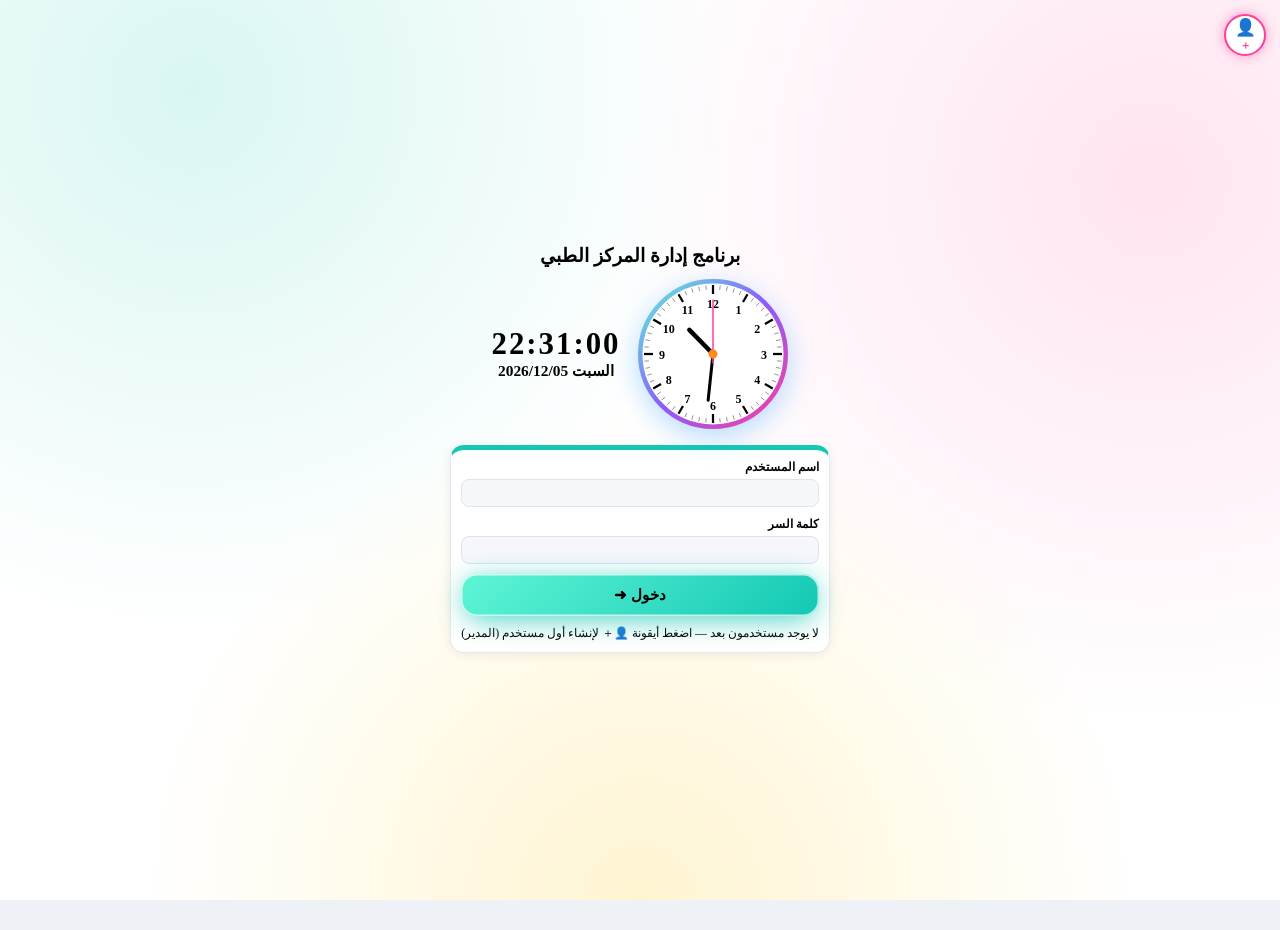
==== commit 275fddb3: "GAS: fix non-frozen rows error; standalone Code.gs Co-Authored-By: Claude Sonnet 5.5 <noreply@anthro" ====
--- a/medical-center/demo/index.html
+++ b/medical-center/demo/index.html
@@ -287,7 +287,7 @@
 </head>
 <body>
 <div id="app"></div>
-<script>window.API_MODE='local';window.BUILD_TS=1795421858;window.SEED={"services":[{"type":"clinic","name":"عظام","price":100.0,"tax":10.0},{"type":"clinic","name":"رمد","price":100.0,"tax":10.0},{"type":"clinic","name":"باطنه وطوارئ","price":60.0,"tax":10.0},{"type":"clinic","name":"كلى والكلى الصناعية","price":100.0,"tax":10.0},{"type":"clinic","name":"جلديه","price":90.0,"tax":10.0},{"type":"clinic","name":"انف واذن","price":80.0,"tax":10.0},{"type":"clinic","name":"جهاز هضمي وكبد","price":110.0,"tax":10.0},{"type":"clinic","name":"مخ وأعصاب","price":130.0,"tax":10.0},{"type":"clinic","name":"نساء","price":100.0,"tax":10.0},{"type":"clinic","name":"تخاطب وتنمية مهارات","price":50.0,"tax":5.0},{"type":"clinic","name":"صدر","price":90.0,"tax":10.0},{"type":"clinic","name":"جراحة عامه","price":70.0,"tax":10.0},{"type":"clinic","name":"علاج طبيعى","price":50.0,"tax":10.0},{"type":"clinic","name":"مسالك بوليه","price":110.0,"tax":10.0},{"type":"clinic","name":"اسنان","price":40.0,"tax":10.0},{"type":"clinic","name":"تركيبات الاسنان","price":0,"tax":0},{"type":"clinic","name":"عمليات جراحية","price":0,"tax":0},{"type":"clinic","name":"تحاليل","price":0,"tax":0},{"type":"clinic","name":"معمل شركات","price":0,"tax":0},{"type":"clinic","name":"الحجامه","price":200.0,"tax":10.0},{"type":"clinic","name":"تخدير","price":0,"tax":0},{"type":"clinic","name":"طبيب اطفال","price":0,"tax":0},{"type":"radiology","name":"أشعة أسنان (فيلم)","price":40,"tax":0},{"type":"radiology","name":"أشعة أسنان (2 فيلم)","price":80,"tax":0},{"type":"radiology","name":"أشعة أسنان (4 أفلام)","price":160,"tax":0},{"type":"radiology","name":"أشعة عادية","price":0,"tax":0},{"type":"radiology","name":"موجات صوتية","price":250,"tax":0},{"type":"lab","name":"تحاليل","price":0,"tax":0},{"type":"lab","name":"تحاليل شركات","price":0,"tax":0},{"type":"lab","name":"معمل لاب تولاب","price":0,"tax":0},{"type":"operation","name":"عمليات جراحية","price":0,"tax":0},{"type":"operation","name":"فتح خراج","price":400,"tax":0},{"type":"operation","name":"استئصال كيس شمعي","price":450,"tax":0},{"type":"operation","name":"استئصال بواسير وشرخ شرجي","price":0,"tax":0},{"type":"operation","name":"خياطة جرح تحت مخدر موضعي","price":77,"tax":0},{"type":"operation","name":"تركيب جبيرة تحت الركبة","price":110,"tax":0},{"type":"operation","name":"جبس تحت الركبة","price":0,"tax":0},{"type":"operation","name":"طوارئ جراحة","price":0,"tax":0},{"type":"operation","name":"طوارئ عظام","price":0,"tax":0},{"type":"service","name":"كشف","price":0,"tax":0},{"type":"service","name":"استشارة","price":0,"tax":0},{"type":"service","name":"غيار","price":0,"tax":0},{"type":"service","name":"خياطة","price":0,"tax":0},{"type":"service","name":"نسبة شركات","price":0,"tax":0},{"type":"service","name":"خلع أسنان عادي (ضرس)","price":200,"tax":0},{"type":"service","name":"خلع جراحي","price":350,"tax":0},{"type":"service","name":"حشو أسنان","price":0,"tax":0},{"type":"service","name":"حشو كمبوزيت (ضرس)","price":400,"tax":0},{"type":"service","name":"حشو ليزر (ضرس)","price":400,"tax":0},{"type":"service","name":"حشو عصب (ضرس)","price":750,"tax":0},{"type":"service","name":"إزالة رواسب","price":300,"tax":0},{"type":"service","name":"طربوش بورسلين","price":1000,"tax":0},{"type":"service","name":"دعامة فايبر جلاس","price":600,"tax":0},{"type":"service","name":"علاج طبيعي (جلسة)","price":50,"tax":0},{"type":"service","name":"جلسات علاج طبيعي (6)","price":300,"tax":0},{"type":"service","name":"جلسات علاج طبيعي (12)","price":600,"tax":0},{"type":"service","name":"حجامة","price":200,"tax":0},{"type":"lab","name":"صورة دم كاملة (CBC)","price":0,"tax":0,"abbr":"CBC"},{"type":"lab","name":"سرعة الترسيب (ESR)","price":0,"tax":0,"abbr":"ESR"},{"type":"lab","name":"بروتين سي التفاعلي (CRP)","price":0,"tax":0,"abbr":"CRP"},{"type":"lab","name":"هيموجلوبين (HB)","price":0,"tax":0,"abbr":"HB"},{"type":"lab","name":"زمرة الدم وعامل ريسس (ABO/Rh)","price":0,"tax":0,"abbr":"ABO/Rh"},{"type":"lab","name":"زمن البروثرومبين (PT)","price":0,"tax":0,"abbr":"PT"},{"type":"lab","name":"زمن الثرومبوبلاستين الجزئي (PTT)","price":0,"tax":0,"abbr":"PTT"},{"type":"lab","name":"نسبة التجلط الدولية (INR)","price":0,"tax":0,"abbr":"INR"},{"type":"lab","name":"سكر صائم (FBS)","price":0,"tax":0,"abbr":"FBS"},{"type":"lab","name":"سكر فطار (2hPP)","price":0,"tax":0,"abbr":"2hPP"},{"type":"lab","name":"سكر عشوائي (RBS)","price":0,"tax":0,"abbr":"RBS"},{"type":"lab","name":"سكر تراكمي (HbA1c)","price":0,"tax":0,"abbr":"HbA1c"},{"type":"lab","name":"منحنى السكر (GTT)","price":0,"tax":0,"abbr":"GTT"},{"type":"lab","name":"وظائف كبد (LFT)","price":0,"tax":0,"abbr":"LFT"},{"type":"lab","name":"انزيم ALT (SGPT/ALT)","price":0,"tax":0,"abbr":"SGPT/ALT"},{"type":"lab","name":"انزيم AST (SGOT/AST)","price":0,"tax":0,"abbr":"SGOT/AST"},{"type":"lab","name":"فوسفاتيز قلوي (ALP)","price":0,"tax":0,"abbr":"ALP"},{"type":"lab","name":"جاما جي تي (GGT)","price":0,"tax":0,"abbr":"GGT"},{"type":"lab","name":"بيليروبين كلي ومباشر (Bil)","price":0,"tax":0,"abbr":"Bil"},{"type":"lab","name":"ألبومين (Alb)","price":0,"tax":0,"abbr":"Alb"},{"type":"lab","name":"بروتين كلي (TP)","price":0,"tax":0,"abbr":"TP"},{"type":"lab","name":"وظائف كلى (KFT)","price":0,"tax":0,"abbr":"KFT"},{"type":"lab","name":"يوريا (Urea)","price":0,"tax":0,"abbr":"Urea"},{"type":"lab","name":"كرياتينين (Creat)","price":0,"tax":0,"abbr":"Creat"},{"type":"lab","name":"حمض اليوريك (UA)","price":0,"tax":0,"abbr":"UA"},{"type":"lab","name":"صوديوم (Na)","price":0,"tax":0,"abbr":"Na"},{"type":"lab","name":"بوتاسيوم (K)","price":0,"tax":0,"abbr":"K"},{"type":"lab","name":"كالسيوم (Ca)","price":0,"tax":0,"abbr":"Ca"},{"type":"lab","name":"فوسفور (P)","price":0,"tax":0,"abbr":"P"},{"type":"lab","name":"مغنيسيوم (Mg)","price":0,"tax":0,"abbr":"Mg"},{"type":"lab","name":"حديد (Fe)","price":0,"tax":0,"abbr":"Fe"},{"type":"lab","name":"سعة ارتباط الحديد (TIBC)","price":0,"tax":0,"abbr":"TIBC"},{"type":"lab","name":"فيريتين (Ferritin)","price":0,"tax":0,"abbr":"Ferritin"},{"type":"lab","name":"دهون ثلاثية (TG)","price":0,"tax":0,"abbr":"TG"},{"type":"lab","name":"كوليسترول كلي (Chol)","price":0,"tax":0,"abbr":"Chol"},{"type":"lab","name":"كوليسترول HDL (HDL)","price":0,"tax":0,"abbr":"HDL"},{"type":"lab","name":"كوليسترول LDL (LDL)","price":0,"tax":0,"abbr":"LDL"},{"type":"lab","name":"ملف دهون كامل (Lipid Profile)","price":0,"tax":0,"abbr":"Lipid Profile"},{"type":"lab","name":"الغدة الدرقية TSH (TSH)","price":0,"tax":0,"abbr":"TSH"},{"type":"lab","name":"هرمون T3 الحر (FT3)","price":0,"tax":0,"abbr":"FT3"},{"type":"lab","name":"هرمون T4 الحر (FT4)","price":0,"tax":0,"abbr":"FT4"},{"type":"lab","name":"فيتامين د (Vit D)","price":0,"tax":0,"abbr":"Vit D"},{"type":"lab","name":"فيتامين ب12 (Vit B12)","price":0,"tax":0,"abbr":"Vit B12"},{"type":"lab","name":"حمض الفوليك (Folic)","price":0,"tax":0,"abbr":"Folic"},{"type":"lab","name":"هرمون الحليب (PRL)","price":0,"tax":0,"abbr":"PRL"},{"type":"lab","name":"هرمون FSH (FSH)","price":0,"tax":0,"abbr":"FSH"},{"type":"lab","name":"هرمون LH (LH)","price":0,"tax":0,"abbr":"LH"},{"type":"lab","name":"استراديول (E2)","price":0,"tax":0,"abbr":"E2"},{"type":"lab","name":"بروجيستيرون (PROG)","price":0,"tax":0,"abbr":"PROG"},{"type":"lab","name":"تستوستيرون (TESTO)","price":0,"tax":0,"abbr":"TESTO"},{"type":"lab","name":"هرمون الحمل الكمي (B-hCG)","price":0,"tax":0,"abbr":"B-hCG"},{"type":"lab","name":"اختبار حمل في البول (UPT)","price":0,"tax":0,"abbr":"UPT"},{"type":"lab","name":"تحليل بول كامل (Urine Analysis)","price":0,"tax":0,"abbr":"Urine Analysis"},{"type":"lab","name":"مزرعة بول (Urine C/S)","price":0,"tax":0,"abbr":"Urine C/S"},{"type":"lab","name":"تحليل براز (Stool Analysis)","price":0,"tax":0,"abbr":"Stool Analysis"},{"type":"lab","name":"مزرعة براز (Stool C/S)","price":0,"tax":0,"abbr":"Stool C/S"},{"type":"lab","name":"مسحة حلق مزرعة (Throat C/S)","price":0,"tax":0,"abbr":"Throat C/S"},{"type":"lab","name":"مزرعة دم (Blood C/S)","price":0,"tax":0,"abbr":"Blood C/S"},{"type":"lab","name":"أمصال الروماتيزم (RF)","price":0,"tax":0,"abbr":"RF"},{"type":"lab","name":"ASO (ASO)","price":0,"tax":0,"abbr":"ASO"},{"type":"lab","name":"أجسام مضادة نووية (ANA)","price":0,"tax":0,"abbr":"ANA"},{"type":"lab","name":"فيروس الكبد سي (HCV Ab)","price":0,"tax":0,"abbr":"HCV Ab"},{"type":"lab","name":"فيروس الكبد بي (HBsAg)","price":0,"tax":0,"abbr":"HBsAg"},{"type":"lab","name":"فيروس نقص المناعة (HIV)","price":0,"tax":0,"abbr":"HIV"},{"type":"lab","name":"فحص الزهري (VDRL)","price":0,"tax":0,"abbr":"VDRL"},{"type":"lab","name":"اختبار هيليكوباكتر بيلوري (H. pylori)","price":0,"tax":0,"abbr":"H. pylori"},{"type":"lab","name":"مستضد البروستاتا (PSA)","price":0,"tax":0,"abbr":"PSA"},{"type":"lab","name":"مؤشر أورام CEA (CEA)","price":0,"tax":0,"abbr":"CEA"},{"type":"lab","name":"مؤشر أورام AFP (AFP)","price":0,"tax":0,"abbr":"AFP"},{"type":"lab","name":"انزيم القلب CK-MB (CK-MB)","price":0,"tax":0,"abbr":"CK-MB"},{"type":"lab","name":"تروبونين (Troponin)","price":0,"tax":0,"abbr":"Troponin"},{"type":"lab","name":"انزيمات الباكرياس أميليز (Amylase)","price":0,"tax":0,"abbr":"Amylase"},{"type":"lab","name":"ليباز (Lipase)","price":0,"tax":0,"abbr":"Lipase"},{"type":"lab","name":"LDH (LDH)","price":0,"tax":0,"abbr":"LDH"},{"type":"lab","name":"D-Dimer (D-Dimer)","price":0,"tax":0,"abbr":"D-Dimer"},{"type":"lab","name":"تعداد الشبكيات (Retics)","price":0,"tax":0,"abbr":"Retics"},{"type":"lab","name":"عدد الصفائح (PLT)","price":0,"tax":0,"abbr":"PLT"},{"type":"lab","name":"صورة دم بالمجهر (Blood Film)","price":0,"tax":0,"abbr":"Blood Film"},{"type":"lab","name":"نسبة الأنسولين (Insulin)","price":0,"tax":0,"abbr":"Insulin"},{"type":"lab","name":"كورتيزول (Cortisol)","price":0,"tax":0,"abbr":"Cortisol"},{"type":"lab","name":"بول 24 ساعة بروتين (24h Urine Protein)","price":0,"tax":0,"abbr":"24h Urine Protein"},{"type":"lab","name":"نسبة الألبومين للكرياتينين في البول (ACR)","price":0,"tax":0,"abbr":"ACR"},{"type":"radiology","name":"أشعة صدر (Chest X-Ray)","price":0,"tax":0,"abbr":"Chest X-Ray"},{"type":"radiology","name":"أشعة بطن (Abdomen X-Ray)","price":0,"tax":0,"abbr":"Abdomen X-Ray"},{"type":"radiology","name":"أشعة عمود فقري عنقي (C-Spine X-Ray)","price":0,"tax":0,"abbr":"C-Spine X-Ray"},{"type":"radiology","name":"أشعة عمود فقري قطني (L-Spine X-Ray)","price":0,"tax":0,"abbr":"L-Spine X-Ray"},{"type":"radiology","name":"أشعة عمود فقري ظهري (D-Spine X-Ray)","price":0,"tax":0,"abbr":"D-Spine X-Ray"},{"type":"radiology","name":"أشعة حوض (Pelvis X-Ray)","price":0,"tax":0,"abbr":"Pelvis X-Ray"},{"type":"radiology","name":"أشعة ركبة (Knee X-Ray)","price":0,"tax":0,"abbr":"Knee X-Ray"},{"type":"radiology","name":"أشعة كتف (Shoulder X-Ray)","price":0,"tax":0,"abbr":"Shoulder X-Ray"},{"type":"radiology","name":"أشعة قدم (Foot X-Ray)","price":0,"tax":0,"abbr":"Foot X-Ray"},{"type":"radiology","name":"أشعة كف اليد (Hand X-Ray)","price":0,"tax":0,"abbr":"Hand X-Ray"},{"type":"radiology","name":"أشعة جيوب أنفية (PNS X-Ray)","price":0,"tax":0,"abbr":"PNS X-Ray"},{"type":"radiology","name":"أشعة أسنان بانوراما (OPG)","price":0,"tax":0,"abbr":"OPG"},{"type":"radiology","name":"موجات صوتية على البطن والحوض (US Abd & Pelvis)","price":0,"tax":0,"abbr":"US Abd & Pelvis"},{"type":"radiology","name":"موجات صوتية على الكلى والمسالك (US KUB)","price":0,"tax":0,"abbr":"US KUB"},{"type":"radiology","name":"موجات صوتية على الغدة الدرقية (US Thyroid)","price":0,"tax":0,"abbr":"US Thyroid"},{"type":"radiology","name":"موجات صوتية على الثدي (US Breast)","price":0,"tax":0,"abbr":"US Breast"},{"type":"radiology","name":"موجات صوتية على الحوض (US Pelvis)","price":0,"tax":0,"abbr":"US Pelvis"},{"type":"radiology","name":"موجات صوتية على البروستاتا (US Prostate)","price":0,"tax":0,"abbr":"US Prostate"},{"type":"radiology","name":"موجات صوتية على الرقبة (US Neck)","price":0,"tax":0,"abbr":"US Neck"},{"type":"radiology","name":"موجات صوتية دوبلر على الأوردة (Venous Doppler)","price":0,"tax":0,"abbr":"Venous Doppler"},{"type":"radiology","name":"موجات صوتية دوبلر على الشرايين (Arterial Doppler)","price":0,"tax":0,"abbr":"Arterial Doppler"},{"type":"radiology","name":"متابعة حمل بالموجات الصوتية (Obstetric US)","price":0,"tax":0,"abbr":"Obstetric US"},{"type":"radiology","name":"موجات صوتية على الخصية (US Scrotum)","price":0,"tax":0,"abbr":"US Scrotum"},{"type":"radiology","name":"موجات صوتية على الأنسجة الرخوة (US Soft Tissue)","price":0,"tax":0,"abbr":"US Soft Tissue"},{"type":"radiology","name":"موجات صوتية على المفاصل (MSK US)","price":0,"tax":0,"abbr":"MSK US"},{"type":"radiology","name":"رسم قلب (ECG)","price":0,"tax":0,"abbr":"ECG"},{"type":"radiology","name":"إيكو على القلب (Echo)","price":0,"tax":0,"abbr":"Echo"},{"type":"radiology","name":"رسم عصب (NCV)","price":0,"tax":0,"abbr":"NCV"},{"type":"radiology","name":"رسم عضلات (EMG)","price":0,"tax":0,"abbr":"EMG"},{"type":"radiology","name":"رسم مخ (EEG)","price":0,"tax":0,"abbr":"EEG"},{"type":"radiology","name":"أشعة مقطعية على المخ (CT Brain)","price":0,"tax":0,"abbr":"CT Brain"},{"type":"radiology","name":"أشعة مقطعية على الصدر (CT Chest)","price":0,"tax":0,"abbr":"CT Chest"},{"type":"radiology","name":"أشعة مقطعية على البطن والحوض (CT Abd & Pelvis)","price":0,"tax":0,"abbr":"CT Abd & Pelvis"},{"type":"radiology","name":"أشعة مقطعية على الجيوب الأنفية (CT PNS)","price":0,"tax":0,"abbr":"CT PNS"},{"type":"radiology","name":"أشعة مقطعية على العمود الفقري القطني (CT L-Spine)","price":0,"tax":0,"abbr":"CT L-Spine"},{"type":"radiology","name":"أشعة رنين مغناطيسي على المخ (MRI Brain)","price":0,"tax":0,"abbr":"MRI Brain"},{"type":"radiology","name":"أشعة رنين على العمود الفقري القطني (MRI L-Spine)","price":0,"tax":0,"abbr":"MRI L-Spine"},{"type":"radiology","name":"أشعة رنين على العمود الفقري العنقي (MRI C-Spine)","price":0,"tax":0,"abbr":"MRI C-Spine"},{"type":"radiology","name":"أشعة رنين على الركبة (MRI Knee)","price":0,"tax":0,"abbr":"MRI Knee"},{"type":"radiology","name":"أشعة رنين على الكتف (MRI Shoulder)","price":0,"tax":0,"abbr":"MRI Shoulder"},{"type":"radiology","name":"أشعة ماموجرام (Mammography)","price":0,"tax":0,"abbr":"Mammography"},{"type":"radiology","name":"قياس كثافة العظام (DEXA)","price":0,"tax":0,"abbr":"DEXA"},{"type":"radiology","name":"أشعة بالصبغة على المسالك (IVU)","price":0,"tax":0,"abbr":"IVU"},{"type":"radiology","name":"أشعة بالصبغة على الرحم (HSG)","price":0,"tax":0,"abbr":"HSG"},{"type":"radiology","name":"أشعة بالصبغة على المريء والمعدة (Barium Swallow/Meal)","price":0,"tax":0,"abbr":"Barium Swallow/Meal"}],"doctors":[{"name":"عبدالغنى احمد","clinic":"جراحة عامه","percent":60.0,"fixed":200.0,"opPercent":0},{"name":"ياسر طه","clinic":"تخدير","percent":100.0,"fixed":0,"opPercent":0},{"name":"ايه رأفت","clinic":"اسنان","percent":40.0,"fixed":0,"opPercent":0},{"name":"كامل ربيع","clinic":"تحاليل","percent":0,"fixed":0,"opPercent":0},{"name":"عمر محمود","clinic":"اسنان","percent":40.0,"fixed":0,"opPercent":0},{"name":"اسماء محمد","clinic":"نساء","percent":60.0,"fixed":0,"opPercent":0},{"name":"احمد عبدالحميد","clinic":"عظام","percent":60.0,"fixed":200.0,"opPercent":0},{"name":"اسلام السيد","clinic":"باطنه وطوارئ","percent":50.0,"fixed":500.0,"opPercent":0},{"name":"محمد صلاح","clinic":"علاج طبيعى","percent":50.0,"fixed":0,"opPercent":0},{"name":"كريم مشالى","clinic":"اسنان","percent":50.0,"fixed":0,"opPercent":0},{"name":"حسنى جمال","clinic":"طبيب اطفال","percent":100.0,"fixed":0,"opPercent":0},{"name":"محمد الجمل","clinic":"عظام","percent":70.0,"fixed":100.0,"opPercent":0},{"name":"محمد شاكر","clinic":"اسنان","percent":40.0,"fixed":0,"opPercent":0},{"name":"محمد طه","clinic":"جهاز هضمي وكبد","percent":50.0,"fixed":200.0,"opPercent":0},{"name":"ندى عادل","clinic":"اسنان","percent":40.0,"fixed":0,"opPercent":0},{"name":"اشرف الالفى","clinic":"باطنه وطوارئ","percent":50.0,"fixed":500.0,"opPercent":0},{"name":"جمال الخولى","clinic":"مسالك بوليه","percent":60.0,"fixed":0,"opPercent":0},{"name":"محمد عباس","clinic":"رمد","percent":60.0,"fixed":0,"opPercent":0},{"name":"منصور مهدى","clinic":"صدر","percent":60.0,"fixed":200.0,"opPercent":0},{"name":"احمد اشرف","clinic":"باطنه وطوارئ","percent":50.0,"fixed":500.0,"opPercent":0},{"name":"عاطف حسن","clinic":"كلى والكلى الصناعية","percent":60.0,"fixed":0,"opPercent":0},{"name":"هانم عبدالفتاح الدموكي","clinic":"تخاطب وتنمية مهارات","percent":50.0,"fixed":0,"opPercent":0},{"name":"اسماء محمد","clinic":"عمليات جراحية","percent":60.0,"fixed":0,"opPercent":0},{"name":"يارا بهاء","clinic":"جلديه","percent":60.0,"fixed":200.0,"opPercent":0},{"name":"جمال هنداوى","clinic":"اسنان","percent":40.0,"fixed":0,"opPercent":0},{"name":"على محجوب","clinic":"انف واذن","percent":60.0,"fixed":0,"opPercent":0},{"name":"علاء الدين محمود","clinic":"مخ وأعصاب","percent":60.0,"fixed":0,"opPercent":0},{"name":"محمد ايمن","clinic":"باطنه وطوارئ","percent":50.0,"fixed":500.0,"opPercent":0},{"name":"على محجوب","clinic":"عمليات جراحية","percent":45.0,"fixed":0,"opPercent":0},{"name":"عبدالغنى احمد","clinic":"عمليات جراحية","percent":60.0,"fixed":0,"opPercent":0},{"name":"محمد صلاح","clinic":"الحجامه","percent":0,"fixed":0,"opPercent":0},{"name":"اميره بهاء","clinic":"رمد","percent":60.0,"fixed":200.0,"opPercent":0},{"name":"عبدالرحمن على","clinic":"جلديه","percent":60.0,"fixed":200.0,"opPercent":0},{"name":"سوسن محمود","clinic":"نساء","percent":50.0,"fixed":0,"opPercent":0}],"companies":[{"name":"AXA","fee":160.0},{"name":"الاهلى للخدمات الطبية","fee":100.0},{"name":"DMS","fee":175.0},{"name":"Careplus","fee":180.0},{"name":"المشرق","fee":150.0},{"name":"EGYMED","fee":200.0},{"name":"SMART","fee":160.0},{"name":"Nextcare","fee":140.0}],"staff":[{"name":"حماده حسن محمود"},{"name":"سعد سعيد ناجي"},{"name":"احمد عبدالسلام"},{"name":"منى عبدالعزيز عبد الوهاب"},{"name":"عواطف علي عبدالعظيم"},{"name":"ايمان فؤاد علي"},{"name":"هبه محمود رمضان"},{"name":"فاطمه فتحي عبد الوارث"}],"expenseCats":["مصاريف متنوعة","زيت","مصاريف تشغيل","مصاريف نقل","تجهيزات طبيه وأخرى","بنزين","مكأفات","مكأفات عمليات","بوفية","مصروفات محطة المياه","صيانه","تراخيص ورسوم وكارتات وجراج","جاز","مصروفات المصعد","رسوم تراخيص طبيه","انتقالات","مصروفات نقل","اتصالات وتليفون وانترنت","دعايا","مطبوعات","أدوات كتابيه","سباكه","نثريات وإكراميات ومصروفات أخرى","بوفيه","بدل ضيافه","مصروفات نظافه","كهرباء","نجاره ودهانات","اجهزة كهربائيه","إيصالات كهرباء","إيصال مياه","إيصال ضرائب","صيانة أجهزه طبيه","معمل لاب تولاب","مستلزمات معمل","تركيبات أسنان","مستلزمات أسنان","مستلزمات طبيه وأدويه","مرتبات الموظفين والعمال","اجور الأطباء والتمريض","مكافآت","بدلات","حوافز","مصروفات التأمين الصحي","الرد النقدي"]};</script>
+<script>window.API_MODE='local';window.BUILD_TS=1795427947;window.SEED={"services":[{"type":"clinic","name":"عظام","price":100.0,"tax":10.0},{"type":"clinic","name":"رمد","price":100.0,"tax":10.0},{"type":"clinic","name":"باطنه وطوارئ","price":60.0,"tax":10.0},{"type":"clinic","name":"كلى والكلى الصناعية","price":100.0,"tax":10.0},{"type":"clinic","name":"جلديه","price":90.0,"tax":10.0},{"type":"clinic","name":"انف واذن","price":80.0,"tax":10.0},{"type":"clinic","name":"جهاز هضمي وكبد","price":110.0,"tax":10.0},{"type":"clinic","name":"مخ وأعصاب","price":130.0,"tax":10.0},{"type":"clinic","name":"نساء","price":100.0,"tax":10.0},{"type":"clinic","name":"تخاطب وتنمية مهارات","price":50.0,"tax":5.0},{"type":"clinic","name":"صدر","price":90.0,"tax":10.0},{"type":"clinic","name":"جراحة عامه","price":70.0,"tax":10.0},{"type":"clinic","name":"علاج طبيعى","price":50.0,"tax":10.0},{"type":"clinic","name":"مسالك بوليه","price":110.0,"tax":10.0},{"type":"clinic","name":"اسنان","price":40.0,"tax":10.0},{"type":"clinic","name":"تركيبات الاسنان","price":0,"tax":0},{"type":"clinic","name":"عمليات جراحية","price":0,"tax":0},{"type":"clinic","name":"تحاليل","price":0,"tax":0},{"type":"clinic","name":"معمل شركات","price":0,"tax":0},{"type":"clinic","name":"الحجامه","price":200.0,"tax":10.0},{"type":"clinic","name":"تخدير","price":0,"tax":0},{"type":"clinic","name":"طبيب اطفال","price":0,"tax":0},{"type":"radiology","name":"أشعة أسنان (فيلم)","price":40,"tax":0},{"type":"radiology","name":"أشعة أسنان (2 فيلم)","price":80,"tax":0},{"type":"radiology","name":"أشعة أسنان (4 أفلام)","price":160,"tax":0},{"type":"radiology","name":"أشعة عادية","price":0,"tax":0},{"type":"radiology","name":"موجات صوتية","price":250,"tax":0},{"type":"lab","name":"تحاليل","price":0,"tax":0},{"type":"lab","name":"تحاليل شركات","price":0,"tax":0},{"type":"lab","name":"معمل لاب تولاب","price":0,"tax":0},{"type":"operation","name":"عمليات جراحية","price":0,"tax":0},{"type":"operation","name":"فتح خراج","price":400,"tax":0},{"type":"operation","name":"استئصال كيس شمعي","price":450,"tax":0},{"type":"operation","name":"استئصال بواسير وشرخ شرجي","price":0,"tax":0},{"type":"operation","name":"خياطة جرح تحت مخدر موضعي","price":77,"tax":0},{"type":"operation","name":"تركيب جبيرة تحت الركبة","price":110,"tax":0},{"type":"operation","name":"جبس تحت الركبة","price":0,"tax":0},{"type":"operation","name":"طوارئ جراحة","price":0,"tax":0},{"type":"operation","name":"طوارئ عظام","price":0,"tax":0},{"type":"service","name":"كشف","price":0,"tax":0},{"type":"service","name":"استشارة","price":0,"tax":0},{"type":"service","name":"غيار","price":0,"tax":0},{"type":"service","name":"خياطة","price":0,"tax":0},{"type":"service","name":"نسبة شركات","price":0,"tax":0},{"type":"service","name":"خلع أسنان عادي (ضرس)","price":200,"tax":0},{"type":"service","name":"خلع جراحي","price":350,"tax":0},{"type":"service","name":"حشو أسنان","price":0,"tax":0},{"type":"service","name":"حشو كمبوزيت (ضرس)","price":400,"tax":0},{"type":"service","name":"حشو ليزر (ضرس)","price":400,"tax":0},{"type":"service","name":"حشو عصب (ضرس)","price":750,"tax":0},{"type":"service","name":"إزالة رواسب","price":300,"tax":0},{"type":"service","name":"طربوش بورسلين","price":1000,"tax":0},{"type":"service","name":"دعامة فايبر جلاس","price":600,"tax":0},{"type":"service","name":"علاج طبيعي (جلسة)","price":50,"tax":0},{"type":"service","name":"جلسات علاج طبيعي (6)","price":300,"tax":0},{"type":"service","name":"جلسات علاج طبيعي (12)","price":600,"tax":0},{"type":"service","name":"حجامة","price":200,"tax":0},{"type":"lab","name":"صورة دم كاملة (CBC)","price":0,"tax":0,"abbr":"CBC"},{"type":"lab","name":"سرعة الترسيب (ESR)","price":0,"tax":0,"abbr":"ESR"},{"type":"lab","name":"بروتين سي التفاعلي (CRP)","price":0,"tax":0,"abbr":"CRP"},{"type":"lab","name":"هيموجلوبين (HB)","price":0,"tax":0,"abbr":"HB"},{"type":"lab","name":"زمرة الدم وعامل ريسس (ABO/Rh)","price":0,"tax":0,"abbr":"ABO/Rh"},{"type":"lab","name":"زمن البروثرومبين (PT)","price":0,"tax":0,"abbr":"PT"},{"type":"lab","name":"زمن الثرومبوبلاستين الجزئي (PTT)","price":0,"tax":0,"abbr":"PTT"},{"type":"lab","name":"نسبة التجلط الدولية (INR)","price":0,"tax":0,"abbr":"INR"},{"type":"lab","name":"سكر صائم (FBS)","price":0,"tax":0,"abbr":"FBS"},{"type":"lab","name":"سكر فطار (2hPP)","price":0,"tax":0,"abbr":"2hPP"},{"type":"lab","name":"سكر عشوائي (RBS)","price":0,"tax":0,"abbr":"RBS"},{"type":"lab","name":"سكر تراكمي (HbA1c)","price":0,"tax":0,"abbr":"HbA1c"},{"type":"lab","name":"منحنى السكر (GTT)","price":0,"tax":0,"abbr":"GTT"},{"type":"lab","name":"وظائف كبد (LFT)","price":0,"tax":0,"abbr":"LFT"},{"type":"lab","name":"انزيم ALT (SGPT/ALT)","price":0,"tax":0,"abbr":"SGPT/ALT"},{"type":"lab","name":"انزيم AST (SGOT/AST)","price":0,"tax":0,"abbr":"SGOT/AST"},{"type":"lab","name":"فوسفاتيز قلوي (ALP)","price":0,"tax":0,"abbr":"ALP"},{"type":"lab","name":"جاما جي تي (GGT)","price":0,"tax":0,"abbr":"GGT"},{"type":"lab","name":"بيليروبين كلي ومباشر (Bil)","price":0,"tax":0,"abbr":"Bil"},{"type":"lab","name":"ألبومين (Alb)","price":0,"tax":0,"abbr":"Alb"},{"type":"lab","name":"بروتين كلي (TP)","price":0,"tax":0,"abbr":"TP"},{"type":"lab","name":"وظائف كلى (KFT)","price":0,"tax":0,"abbr":"KFT"},{"type":"lab","name":"يوريا (Urea)","price":0,"tax":0,"abbr":"Urea"},{"type":"lab","name":"كرياتينين (Creat)","price":0,"tax":0,"abbr":"Creat"},{"type":"lab","name":"حمض اليوريك (UA)","price":0,"tax":0,"abbr":"UA"},{"type":"lab","name":"صوديوم (Na)","price":0,"tax":0,"abbr":"Na"},{"type":"lab","name":"بوتاسيوم (K)","price":0,"tax":0,"abbr":"K"},{"type":"lab","name":"كالسيوم (Ca)","price":0,"tax":0,"abbr":"Ca"},{"type":"lab","name":"فوسفور (P)","price":0,"tax":0,"abbr":"P"},{"type":"lab","name":"مغنيسيوم (Mg)","price":0,"tax":0,"abbr":"Mg"},{"type":"lab","name":"حديد (Fe)","price":0,"tax":0,"abbr":"Fe"},{"type":"lab","name":"سعة ارتباط الحديد (TIBC)","price":0,"tax":0,"abbr":"TIBC"},{"type":"lab","name":"فيريتين (Ferritin)","price":0,"tax":0,"abbr":"Ferritin"},{"type":"lab","name":"دهون ثلاثية (TG)","price":0,"tax":0,"abbr":"TG"},{"type":"lab","name":"كوليسترول كلي (Chol)","price":0,"tax":0,"abbr":"Chol"},{"type":"lab","name":"كوليسترول HDL (HDL)","price":0,"tax":0,"abbr":"HDL"},{"type":"lab","name":"كوليسترول LDL (LDL)","price":0,"tax":0,"abbr":"LDL"},{"type":"lab","name":"ملف دهون كامل (Lipid Profile)","price":0,"tax":0,"abbr":"Lipid Profile"},{"type":"lab","name":"الغدة الدرقية TSH (TSH)","price":0,"tax":0,"abbr":"TSH"},{"type":"lab","name":"هرمون T3 الحر (FT3)","price":0,"tax":0,"abbr":"FT3"},{"type":"lab","name":"هرمون T4 الحر (FT4)","price":0,"tax":0,"abbr":"FT4"},{"type":"lab","name":"فيتامين د (Vit D)","price":0,"tax":0,"abbr":"Vit D"},{"type":"lab","name":"فيتامين ب12 (Vit B12)","price":0,"tax":0,"abbr":"Vit B12"},{"type":"lab","name":"حمض الفوليك (Folic)","price":0,"tax":0,"abbr":"Folic"},{"type":"lab","name":"هرمون الحليب (PRL)","price":0,"tax":0,"abbr":"PRL"},{"type":"lab","name":"هرمون FSH (FSH)","price":0,"tax":0,"abbr":"FSH"},{"type":"lab","name":"هرمون LH (LH)","price":0,"tax":0,"abbr":"LH"},{"type":"lab","name":"استراديول (E2)","price":0,"tax":0,"abbr":"E2"},{"type":"lab","name":"بروجيستيرون (PROG)","price":0,"tax":0,"abbr":"PROG"},{"type":"lab","name":"تستوستيرون (TESTO)","price":0,"tax":0,"abbr":"TESTO"},{"type":"lab","name":"هرمون الحمل الكمي (B-hCG)","price":0,"tax":0,"abbr":"B-hCG"},{"type":"lab","name":"اختبار حمل في البول (UPT)","price":0,"tax":0,"abbr":"UPT"},{"type":"lab","name":"تحليل بول كامل (Urine Analysis)","price":0,"tax":0,"abbr":"Urine Analysis"},{"type":"lab","name":"مزرعة بول (Urine C/S)","price":0,"tax":0,"abbr":"Urine C/S"},{"type":"lab","name":"تحليل براز (Stool Analysis)","price":0,"tax":0,"abbr":"Stool Analysis"},{"type":"lab","name":"مزرعة براز (Stool C/S)","price":0,"tax":0,"abbr":"Stool C/S"},{"type":"lab","name":"مسحة حلق مزرعة (Throat C/S)","price":0,"tax":0,"abbr":"Throat C/S"},{"type":"lab","name":"مزرعة دم (Blood C/S)","price":0,"tax":0,"abbr":"Blood C/S"},{"type":"lab","name":"أمصال الروماتيزم (RF)","price":0,"tax":0,"abbr":"RF"},{"type":"lab","name":"ASO (ASO)","price":0,"tax":0,"abbr":"ASO"},{"type":"lab","name":"أجسام مضادة نووية (ANA)","price":0,"tax":0,"abbr":"ANA"},{"type":"lab","name":"فيروس الكبد سي (HCV Ab)","price":0,"tax":0,"abbr":"HCV Ab"},{"type":"lab","name":"فيروس الكبد بي (HBsAg)","price":0,"tax":0,"abbr":"HBsAg"},{"type":"lab","name":"فيروس نقص المناعة (HIV)","price":0,"tax":0,"abbr":"HIV"},{"type":"lab","name":"فحص الزهري (VDRL)","price":0,"tax":0,"abbr":"VDRL"},{"type":"lab","name":"اختبار هيليكوباكتر بيلوري (H. pylori)","price":0,"tax":0,"abbr":"H. pylori"},{"type":"lab","name":"مستضد البروستاتا (PSA)","price":0,"tax":0,"abbr":"PSA"},{"type":"lab","name":"مؤشر أورام CEA (CEA)","price":0,"tax":0,"abbr":"CEA"},{"type":"lab","name":"مؤشر أورام AFP (AFP)","price":0,"tax":0,"abbr":"AFP"},{"type":"lab","name":"انزيم القلب CK-MB (CK-MB)","price":0,"tax":0,"abbr":"CK-MB"},{"type":"lab","name":"تروبونين (Troponin)","price":0,"tax":0,"abbr":"Troponin"},{"type":"lab","name":"انزيمات الباكرياس أميليز (Amylase)","price":0,"tax":0,"abbr":"Amylase"},{"type":"lab","name":"ليباز (Lipase)","price":0,"tax":0,"abbr":"Lipase"},{"type":"lab","name":"LDH (LDH)","price":0,"tax":0,"abbr":"LDH"},{"type":"lab","name":"D-Dimer (D-Dimer)","price":0,"tax":0,"abbr":"D-Dimer"},{"type":"lab","name":"تعداد الشبكيات (Retics)","price":0,"tax":0,"abbr":"Retics"},{"type":"lab","name":"عدد الصفائح (PLT)","price":0,"tax":0,"abbr":"PLT"},{"type":"lab","name":"صورة دم بالمجهر (Blood Film)","price":0,"tax":0,"abbr":"Blood Film"},{"type":"lab","name":"نسبة الأنسولين (Insulin)","price":0,"tax":0,"abbr":"Insulin"},{"type":"lab","name":"كورتيزول (Cortisol)","price":0,"tax":0,"abbr":"Cortisol"},{"type":"lab","name":"بول 24 ساعة بروتين (24h Urine Protein)","price":0,"tax":0,"abbr":"24h Urine Protein"},{"type":"lab","name":"نسبة الألبومين للكرياتينين في البول (ACR)","price":0,"tax":0,"abbr":"ACR"},{"type":"radiology","name":"أشعة صدر (Chest X-Ray)","price":0,"tax":0,"abbr":"Chest X-Ray"},{"type":"radiology","name":"أشعة بطن (Abdomen X-Ray)","price":0,"tax":0,"abbr":"Abdomen X-Ray"},{"type":"radiology","name":"أشعة عمود فقري عنقي (C-Spine X-Ray)","price":0,"tax":0,"abbr":"C-Spine X-Ray"},{"type":"radiology","name":"أشعة عمود فقري قطني (L-Spine X-Ray)","price":0,"tax":0,"abbr":"L-Spine X-Ray"},{"type":"radiology","name":"أشعة عمود فقري ظهري (D-Spine X-Ray)","price":0,"tax":0,"abbr":"D-Spine X-Ray"},{"type":"radiology","name":"أشعة حوض (Pelvis X-Ray)","price":0,"tax":0,"abbr":"Pelvis X-Ray"},{"type":"radiology","name":"أشعة ركبة (Knee X-Ray)","price":0,"tax":0,"abbr":"Knee X-Ray"},{"type":"radiology","name":"أشعة كتف (Shoulder X-Ray)","price":0,"tax":0,"abbr":"Shoulder X-Ray"},{"type":"radiology","name":"أشعة قدم (Foot X-Ray)","price":0,"tax":0,"abbr":"Foot X-Ray"},{"type":"radiology","name":"أشعة كف اليد (Hand X-Ray)","price":0,"tax":0,"abbr":"Hand X-Ray"},{"type":"radiology","name":"أشعة جيوب أنفية (PNS X-Ray)","price":0,"tax":0,"abbr":"PNS X-Ray"},{"type":"radiology","name":"أشعة أسنان بانوراما (OPG)","price":0,"tax":0,"abbr":"OPG"},{"type":"radiology","name":"موجات صوتية على البطن والحوض (US Abd & Pelvis)","price":0,"tax":0,"abbr":"US Abd & Pelvis"},{"type":"radiology","name":"موجات صوتية على الكلى والمسالك (US KUB)","price":0,"tax":0,"abbr":"US KUB"},{"type":"radiology","name":"موجات صوتية على الغدة الدرقية (US Thyroid)","price":0,"tax":0,"abbr":"US Thyroid"},{"type":"radiology","name":"موجات صوتية على الثدي (US Breast)","price":0,"tax":0,"abbr":"US Breast"},{"type":"radiology","name":"موجات صوتية على الحوض (US Pelvis)","price":0,"tax":0,"abbr":"US Pelvis"},{"type":"radiology","name":"موجات صوتية على البروستاتا (US Prostate)","price":0,"tax":0,"abbr":"US Prostate"},{"type":"radiology","name":"موجات صوتية على الرقبة (US Neck)","price":0,"tax":0,"abbr":"US Neck"},{"type":"radiology","name":"موجات صوتية دوبلر على الأوردة (Venous Doppler)","price":0,"tax":0,"abbr":"Venous Doppler"},{"type":"radiology","name":"موجات صوتية دوبلر على الشرايين (Arterial Doppler)","price":0,"tax":0,"abbr":"Arterial Doppler"},{"type":"radiology","name":"متابعة حمل بالموجات الصوتية (Obstetric US)","price":0,"tax":0,"abbr":"Obstetric US"},{"type":"radiology","name":"موجات صوتية على الخصية (US Scrotum)","price":0,"tax":0,"abbr":"US Scrotum"},{"type":"radiology","name":"موجات صوتية على الأنسجة الرخوة (US Soft Tissue)","price":0,"tax":0,"abbr":"US Soft Tissue"},{"type":"radiology","name":"موجات صوتية على المفاصل (MSK US)","price":0,"tax":0,"abbr":"MSK US"},{"type":"radiology","name":"رسم قلب (ECG)","price":0,"tax":0,"abbr":"ECG"},{"type":"radiology","name":"إيكو على القلب (Echo)","price":0,"tax":0,"abbr":"Echo"},{"type":"radiology","name":"رسم عصب (NCV)","price":0,"tax":0,"abbr":"NCV"},{"type":"radiology","name":"رسم عضلات (EMG)","price":0,"tax":0,"abbr":"EMG"},{"type":"radiology","name":"رسم مخ (EEG)","price":0,"tax":0,"abbr":"EEG"},{"type":"radiology","name":"أشعة مقطعية على المخ (CT Brain)","price":0,"tax":0,"abbr":"CT Brain"},{"type":"radiology","name":"أشعة مقطعية على الصدر (CT Chest)","price":0,"tax":0,"abbr":"CT Chest"},{"type":"radiology","name":"أشعة مقطعية على البطن والحوض (CT Abd & Pelvis)","price":0,"tax":0,"abbr":"CT Abd & Pelvis"},{"type":"radiology","name":"أشعة مقطعية على الجيوب الأنفية (CT PNS)","price":0,"tax":0,"abbr":"CT PNS"},{"type":"radiology","name":"أشعة مقطعية على العمود الفقري القطني (CT L-Spine)","price":0,"tax":0,"abbr":"CT L-Spine"},{"type":"radiology","name":"أشعة رنين مغناطيسي على المخ (MRI Brain)","price":0,"tax":0,"abbr":"MRI Brain"},{"type":"radiology","name":"أشعة رنين على العمود الفقري القطني (MRI L-Spine)","price":0,"tax":0,"abbr":"MRI L-Spine"},{"type":"radiology","name":"أشعة رنين على العمود الفقري العنقي (MRI C-Spine)","price":0,"tax":0,"abbr":"MRI C-Spine"},{"type":"radiology","name":"أشعة رنين على الركبة (MRI Knee)","price":0,"tax":0,"abbr":"MRI Knee"},{"type":"radiology","name":"أشعة رنين على الكتف (MRI Shoulder)","price":0,"tax":0,"abbr":"MRI Shoulder"},{"type":"radiology","name":"أشعة ماموجرام (Mammography)","price":0,"tax":0,"abbr":"Mammography"},{"type":"radiology","name":"قياس كثافة العظام (DEXA)","price":0,"tax":0,"abbr":"DEXA"},{"type":"radiology","name":"أشعة بالصبغة على المسالك (IVU)","price":0,"tax":0,"abbr":"IVU"},{"type":"radiology","name":"أشعة بالصبغة على الرحم (HSG)","price":0,"tax":0,"abbr":"HSG"},{"type":"radiology","name":"أشعة بالصبغة على المريء والمعدة (Barium Swallow/Meal)","price":0,"tax":0,"abbr":"Barium Swallow/Meal"}],"doctors":[{"name":"عبدالغنى احمد","clinic":"جراحة عامه","percent":60.0,"fixed":200.0,"opPercent":0},{"name":"ياسر طه","clinic":"تخدير","percent":100.0,"fixed":0,"opPercent":0},{"name":"ايه رأفت","clinic":"اسنان","percent":40.0,"fixed":0,"opPercent":0},{"name":"كامل ربيع","clinic":"تحاليل","percent":0,"fixed":0,"opPercent":0},{"name":"عمر محمود","clinic":"اسنان","percent":40.0,"fixed":0,"opPercent":0},{"name":"اسماء محمد","clinic":"نساء","percent":60.0,"fixed":0,"opPercent":0},{"name":"احمد عبدالحميد","clinic":"عظام","percent":60.0,"fixed":200.0,"opPercent":0},{"name":"اسلام السيد","clinic":"باطنه وطوارئ","percent":50.0,"fixed":500.0,"opPercent":0},{"name":"محمد صلاح","clinic":"علاج طبيعى","percent":50.0,"fixed":0,"opPercent":0},{"name":"كريم مشالى","clinic":"اسنان","percent":50.0,"fixed":0,"opPercent":0},{"name":"حسنى جمال","clinic":"طبيب اطفال","percent":100.0,"fixed":0,"opPercent":0},{"name":"محمد الجمل","clinic":"عظام","percent":70.0,"fixed":100.0,"opPercent":0},{"name":"محمد شاكر","clinic":"اسنان","percent":40.0,"fixed":0,"opPercent":0},{"name":"محمد طه","clinic":"جهاز هضمي وكبد","percent":50.0,"fixed":200.0,"opPercent":0},{"name":"ندى عادل","clinic":"اسنان","percent":40.0,"fixed":0,"opPercent":0},{"name":"اشرف الالفى","clinic":"باطنه وطوارئ","percent":50.0,"fixed":500.0,"opPercent":0},{"name":"جمال الخولى","clinic":"مسالك بوليه","percent":60.0,"fixed":0,"opPercent":0},{"name":"محمد عباس","clinic":"رمد","percent":60.0,"fixed":0,"opPercent":0},{"name":"منصور مهدى","clinic":"صدر","percent":60.0,"fixed":200.0,"opPercent":0},{"name":"احمد اشرف","clinic":"باطنه وطوارئ","percent":50.0,"fixed":500.0,"opPercent":0},{"name":"عاطف حسن","clinic":"كلى والكلى الصناعية","percent":60.0,"fixed":0,"opPercent":0},{"name":"هانم عبدالفتاح الدموكي","clinic":"تخاطب وتنمية مهارات","percent":50.0,"fixed":0,"opPercent":0},{"name":"اسماء محمد","clinic":"عمليات جراحية","percent":60.0,"fixed":0,"opPercent":0},{"name":"يارا بهاء","clinic":"جلديه","percent":60.0,"fixed":200.0,"opPercent":0},{"name":"جمال هنداوى","clinic":"اسنان","percent":40.0,"fixed":0,"opPercent":0},{"name":"على محجوب","clinic":"انف واذن","percent":60.0,"fixed":0,"opPercent":0},{"name":"علاء الدين محمود","clinic":"مخ وأعصاب","percent":60.0,"fixed":0,"opPercent":0},{"name":"محمد ايمن","clinic":"باطنه وطوارئ","percent":50.0,"fixed":500.0,"opPercent":0},{"name":"على محجوب","clinic":"عمليات جراحية","percent":45.0,"fixed":0,"opPercent":0},{"name":"عبدالغنى احمد","clinic":"عمليات جراحية","percent":60.0,"fixed":0,"opPercent":0},{"name":"محمد صلاح","clinic":"الحجامه","percent":0,"fixed":0,"opPercent":0},{"name":"اميره بهاء","clinic":"رمد","percent":60.0,"fixed":200.0,"opPercent":0},{"name":"عبدالرحمن على","clinic":"جلديه","percent":60.0,"fixed":200.0,"opPercent":0},{"name":"سوسن محمود","clinic":"نساء","percent":50.0,"fixed":0,"opPercent":0}],"companies":[{"name":"AXA","fee":160.0},{"name":"الاهلى للخدمات الطبية","fee":100.0},{"name":"DMS","fee":175.0},{"name":"Careplus","fee":180.0},{"name":"المشرق","fee":150.0},{"name":"EGYMED","fee":200.0},{"name":"SMART","fee":160.0},{"name":"Nextcare","fee":140.0}],"staff":[{"name":"حماده حسن محمود"},{"name":"سعد سعيد ناجي"},{"name":"احمد عبدالسلام"},{"name":"منى عبدالعزيز عبد الوهاب"},{"name":"عواطف علي عبدالعظيم"},{"name":"ايمان فؤاد علي"},{"name":"هبه محمود رمضان"},{"name":"فاطمه فتحي عبد الوارث"}],"expenseCats":["مصاريف متنوعة","زيت","مصاريف تشغيل","مصاريف نقل","تجهيزات طبيه وأخرى","بنزين","مكأفات","مكأفات عمليات","بوفية","مصروفات محطة المياه","صيانه","تراخيص ورسوم وكارتات وجراج","جاز","مصروفات المصعد","رسوم تراخيص طبيه","انتقالات","مصروفات نقل","اتصالات وتليفون وانترنت","دعايا","مطبوعات","أدوات كتابيه","سباكه","نثريات وإكراميات ومصروفات أخرى","بوفيه","بدل ضيافه","مصروفات نظافه","كهرباء","نجاره ودهانات","اجهزة كهربائيه","إيصالات كهرباء","إيصال مياه","إيصال ضرائب","صيانة أجهزه طبيه","معمل لاب تولاب","مستلزمات معمل","تركيبات أسنان","مستلزمات أسنان","مستلزمات طبيه وأدويه","مرتبات الموظفين والعمال","اجور الأطباء والتمريض","مكافآت","بدلات","حوافز","مصروفات التأمين الصحي","الرد النقدي"]};</script>
 <script>
 /* طبقة الاتصال: php | gas | local (تجريبي داخل المتصفح)
    نفس الأوامر تعمل في الثلاثة: status, register, login, me, logout, list, save, delete, upload, file */
